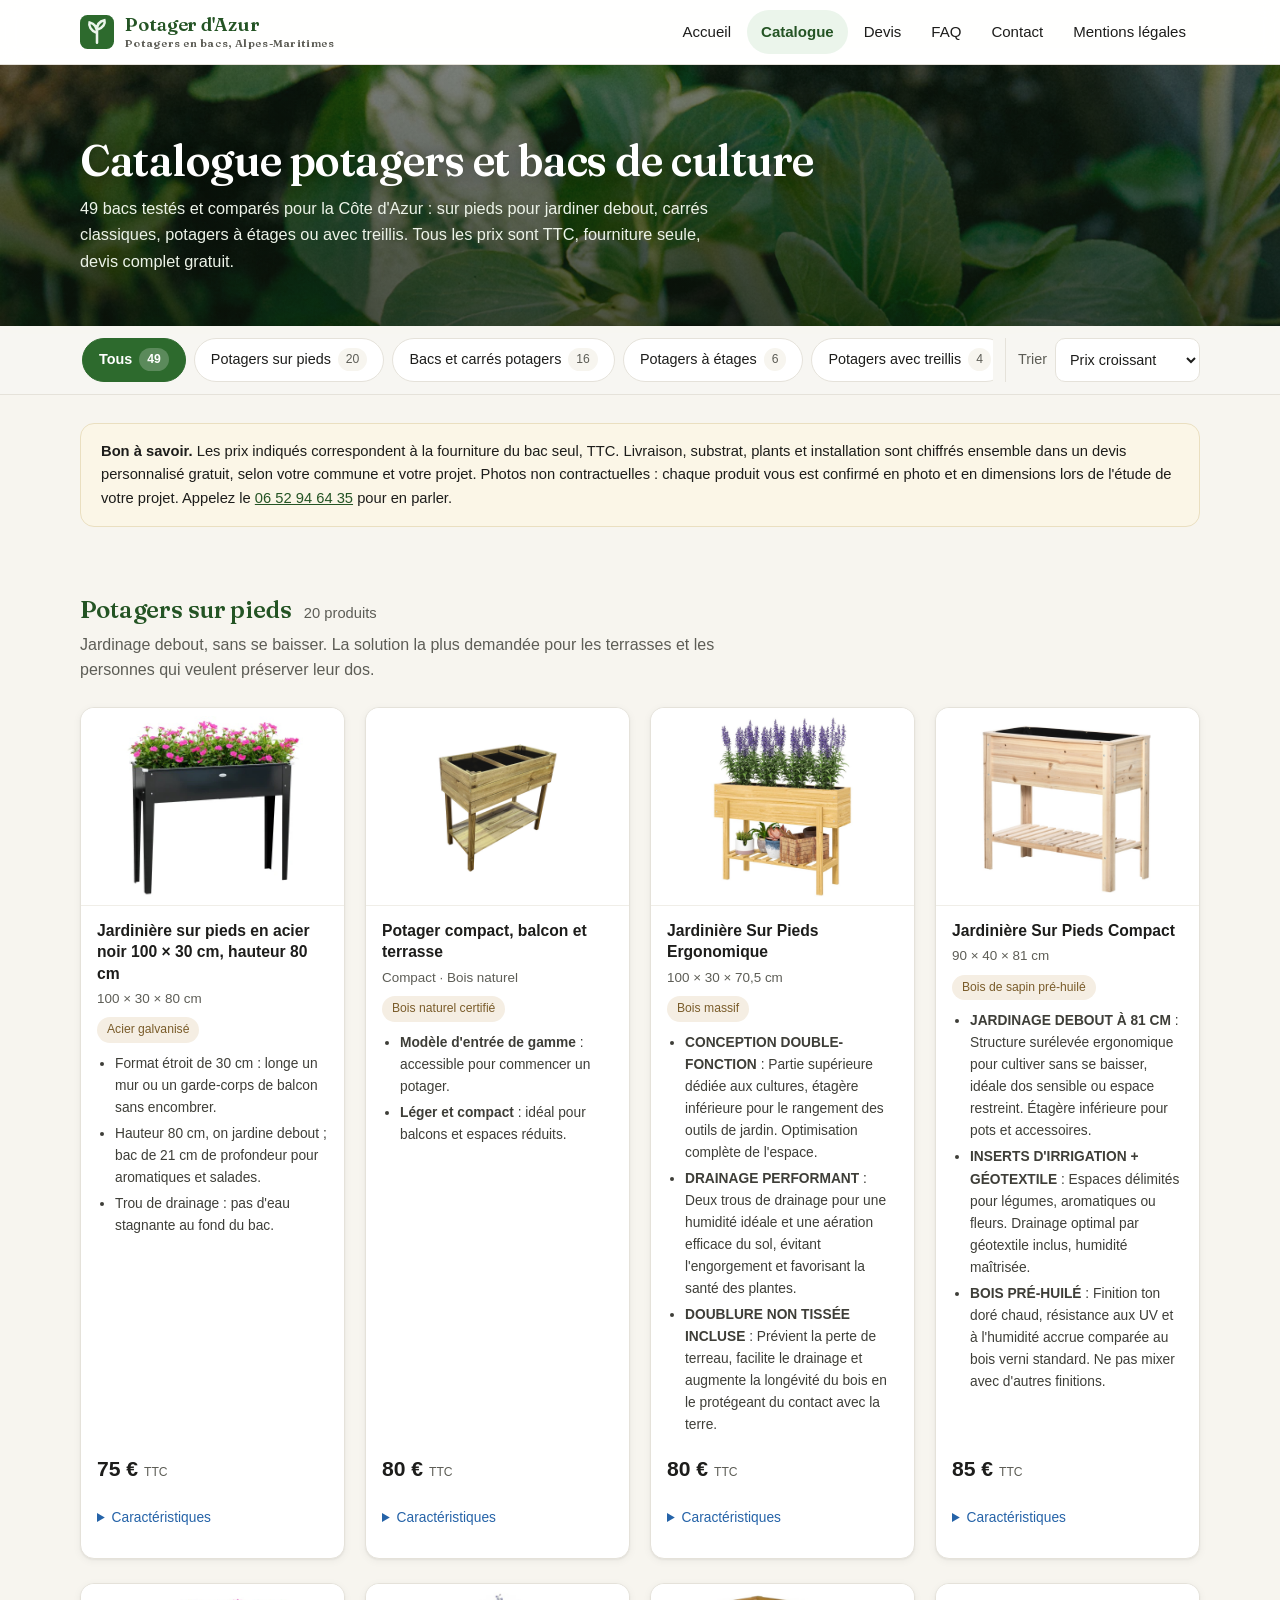
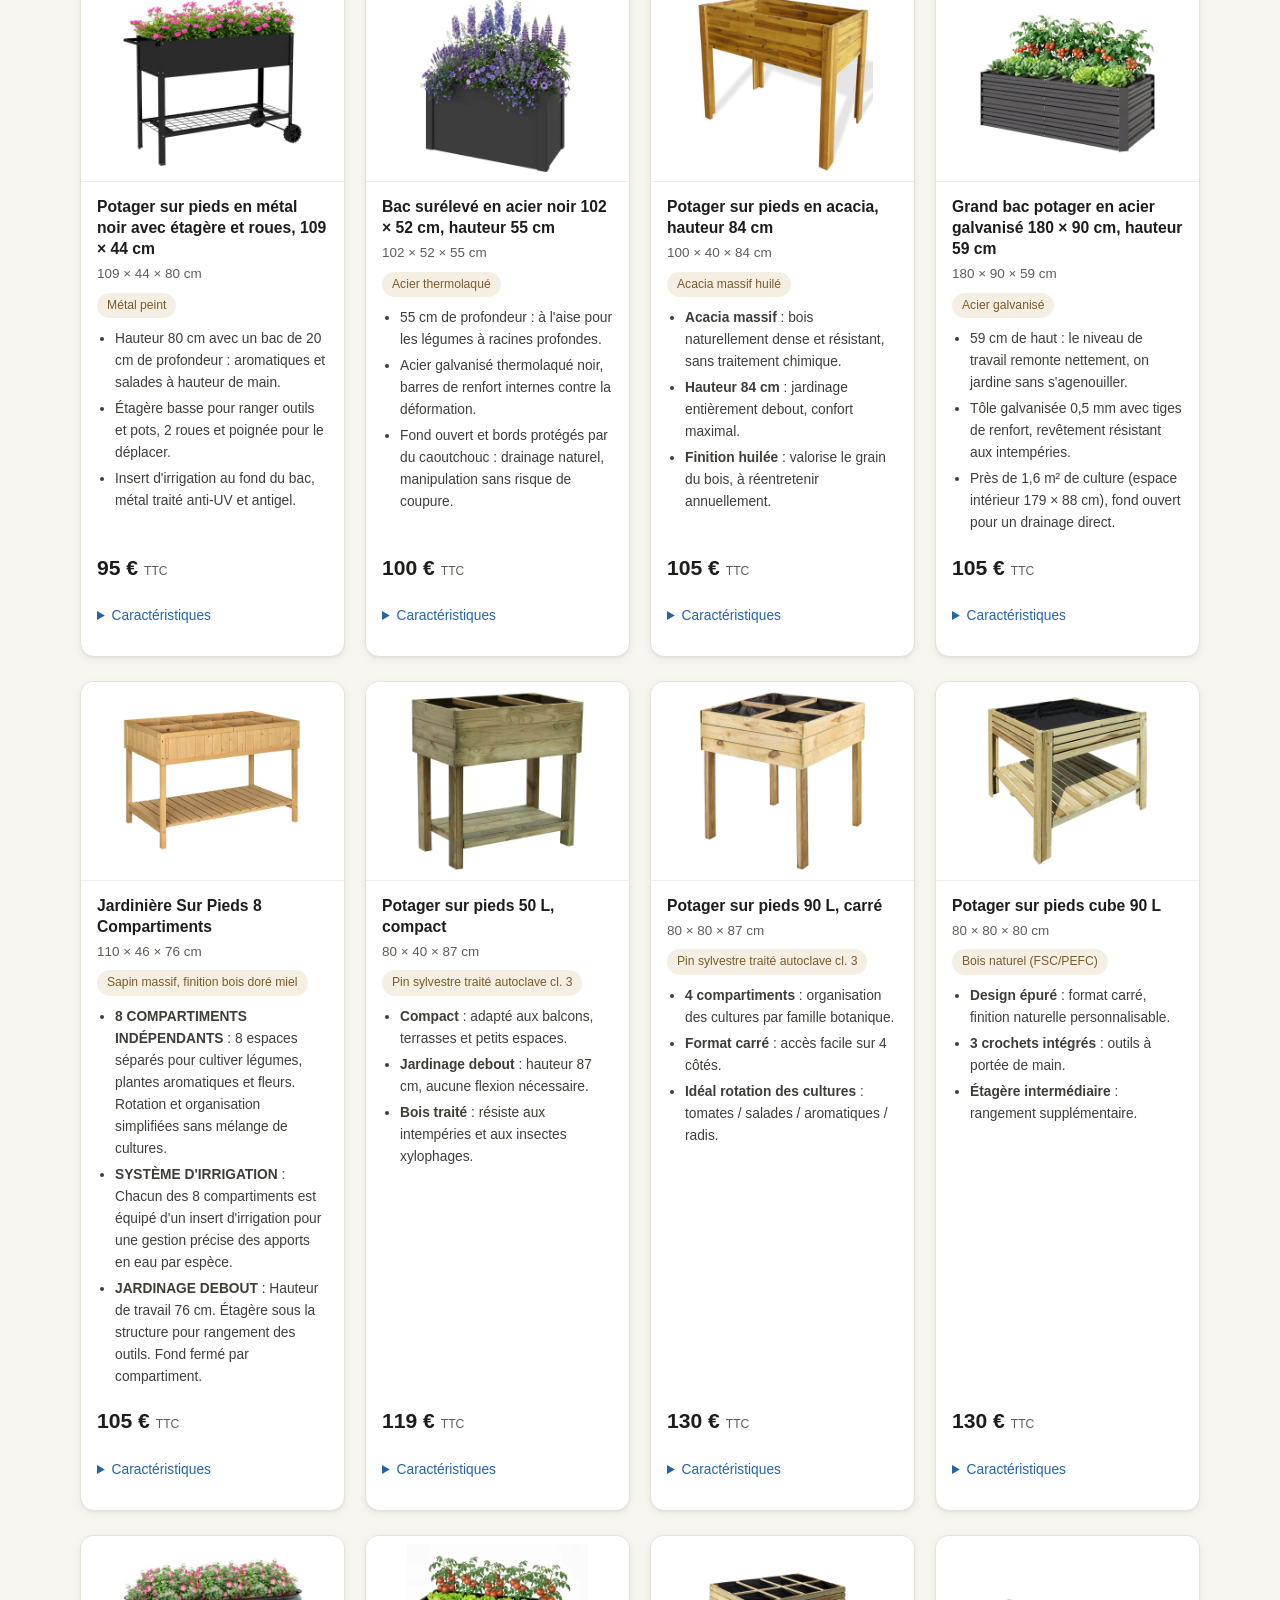
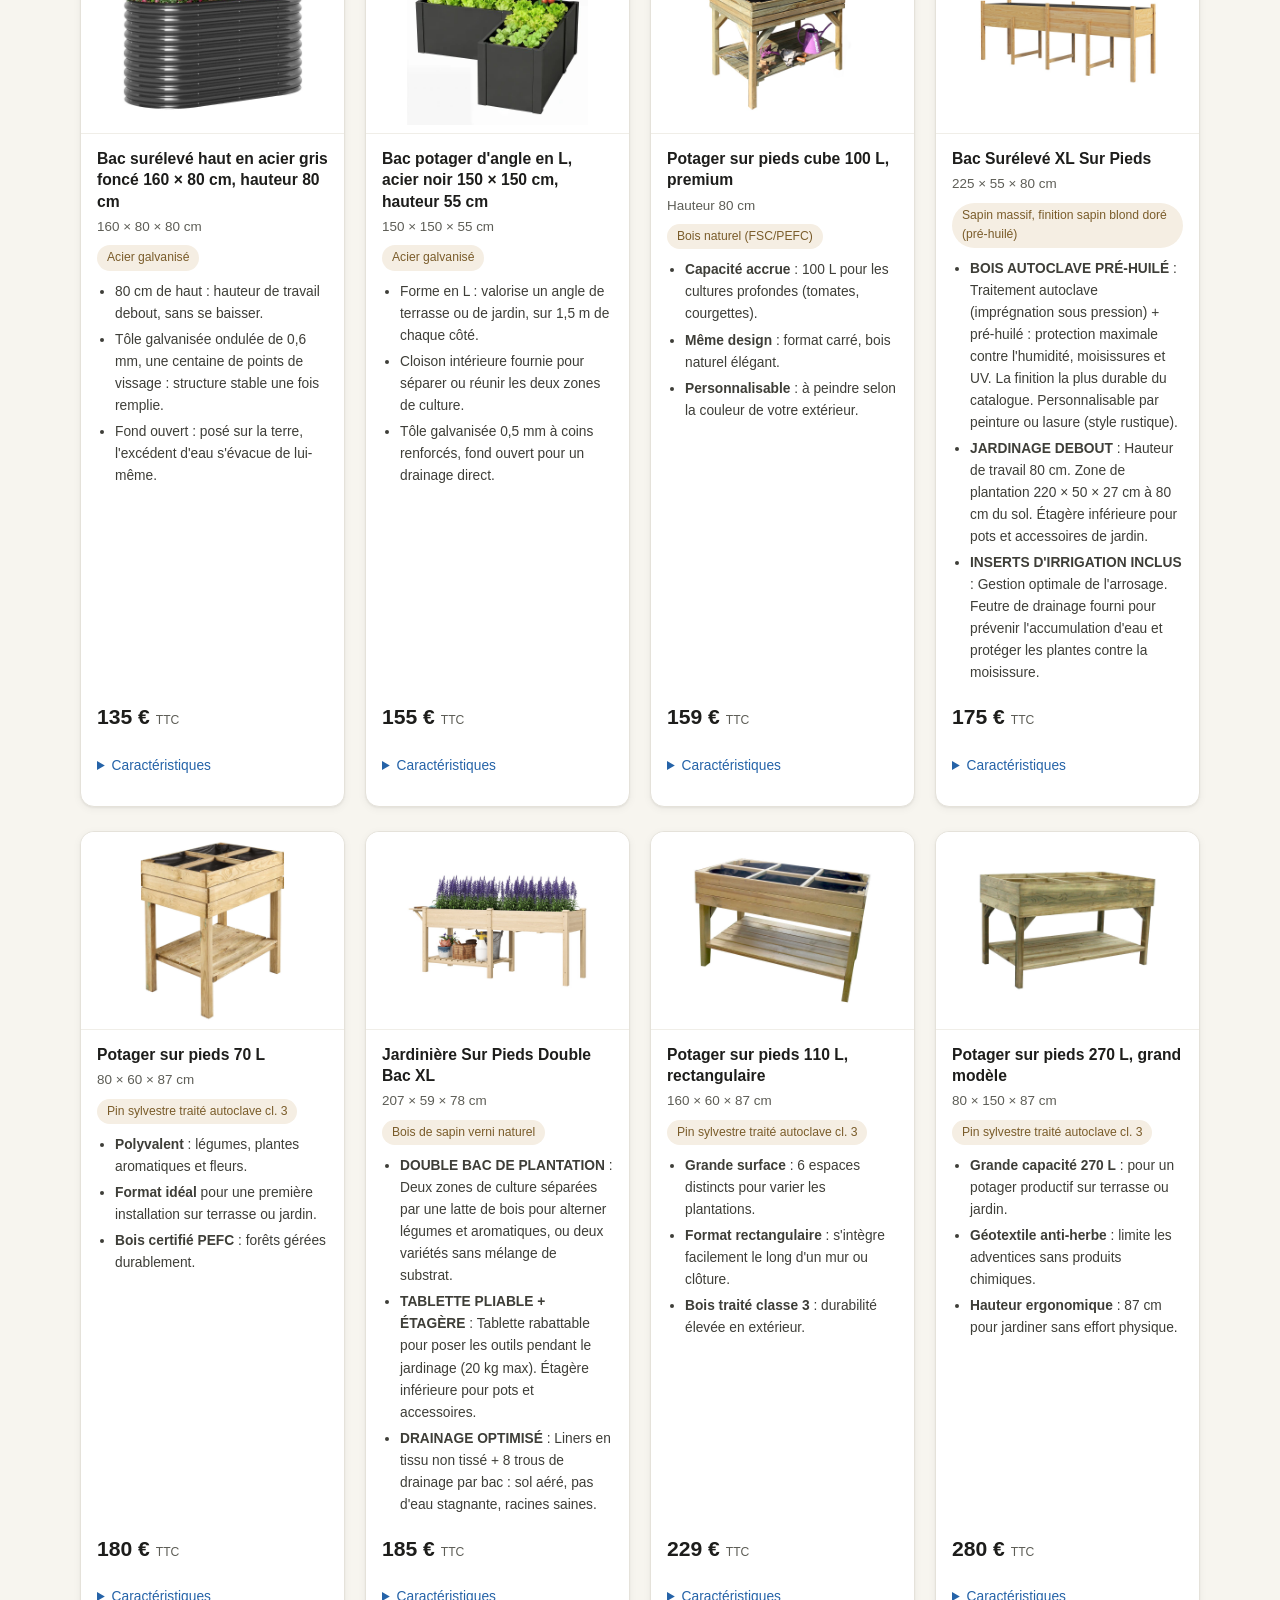
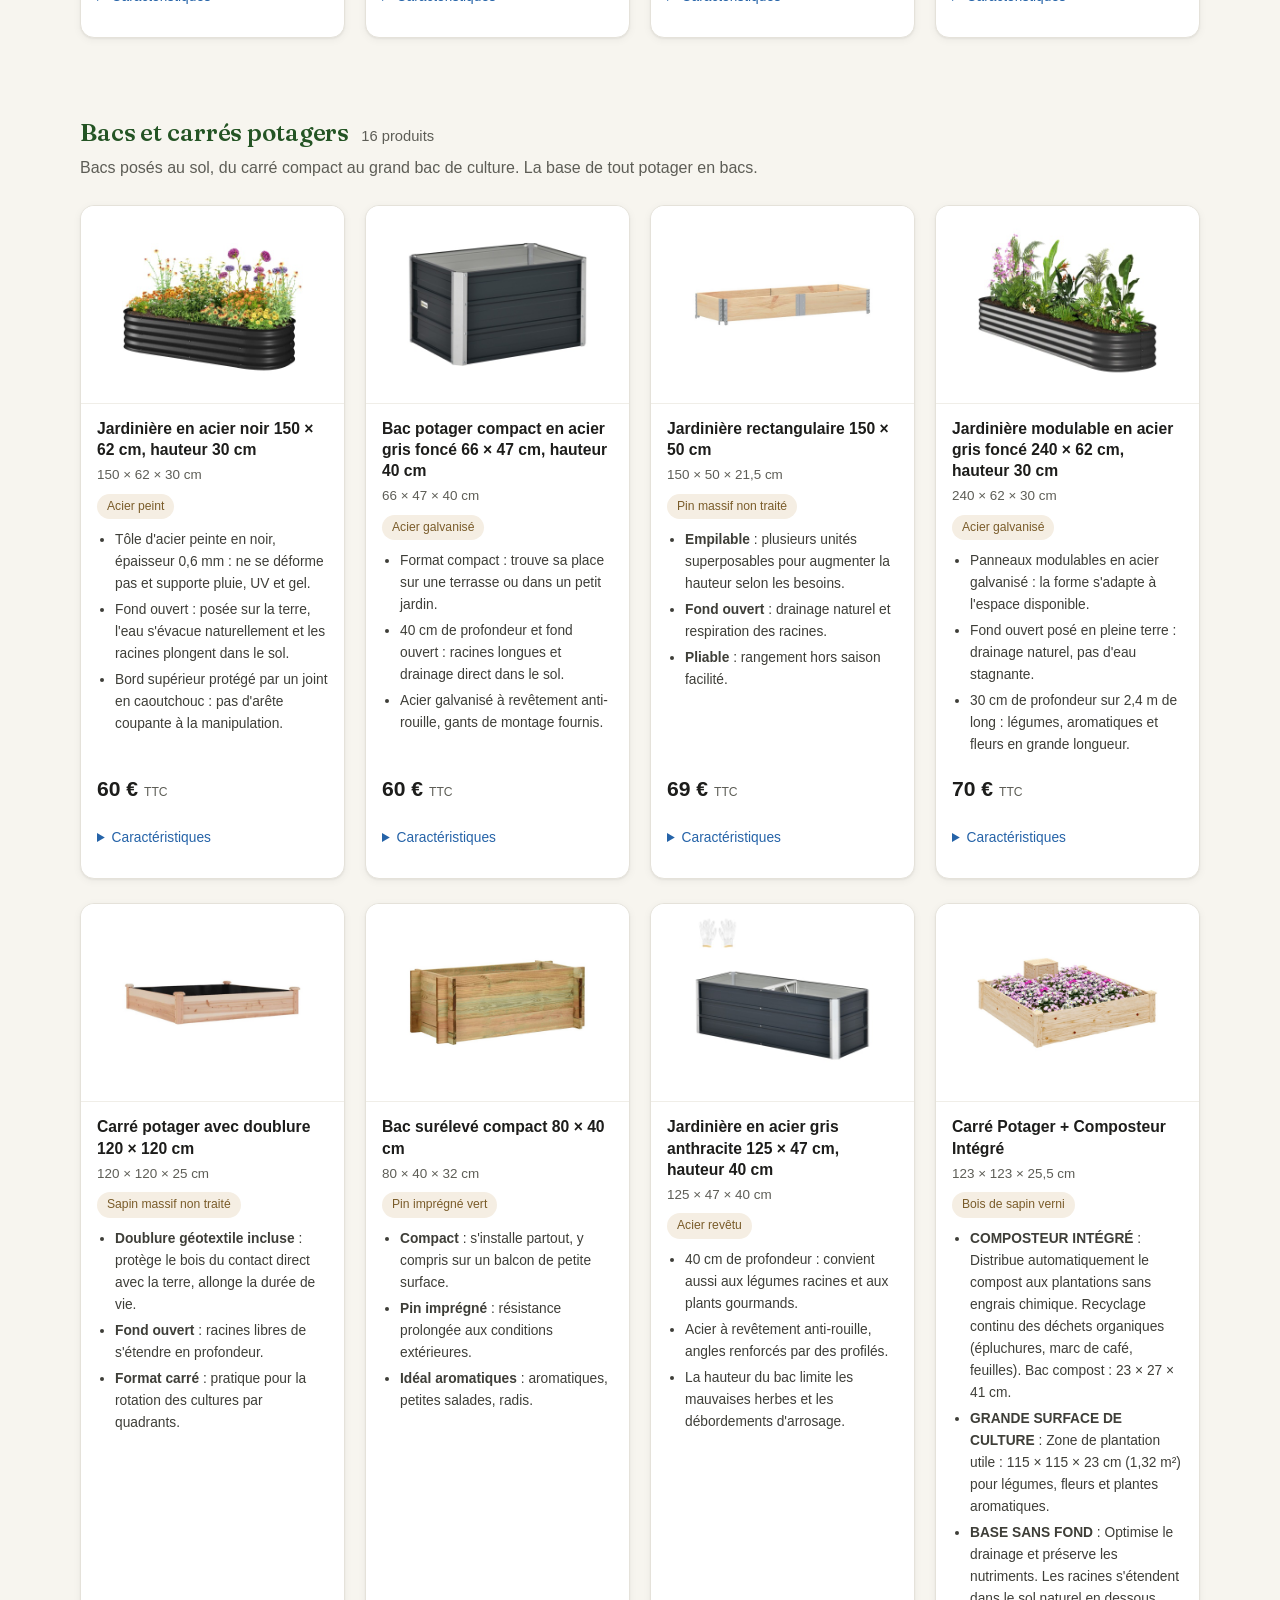
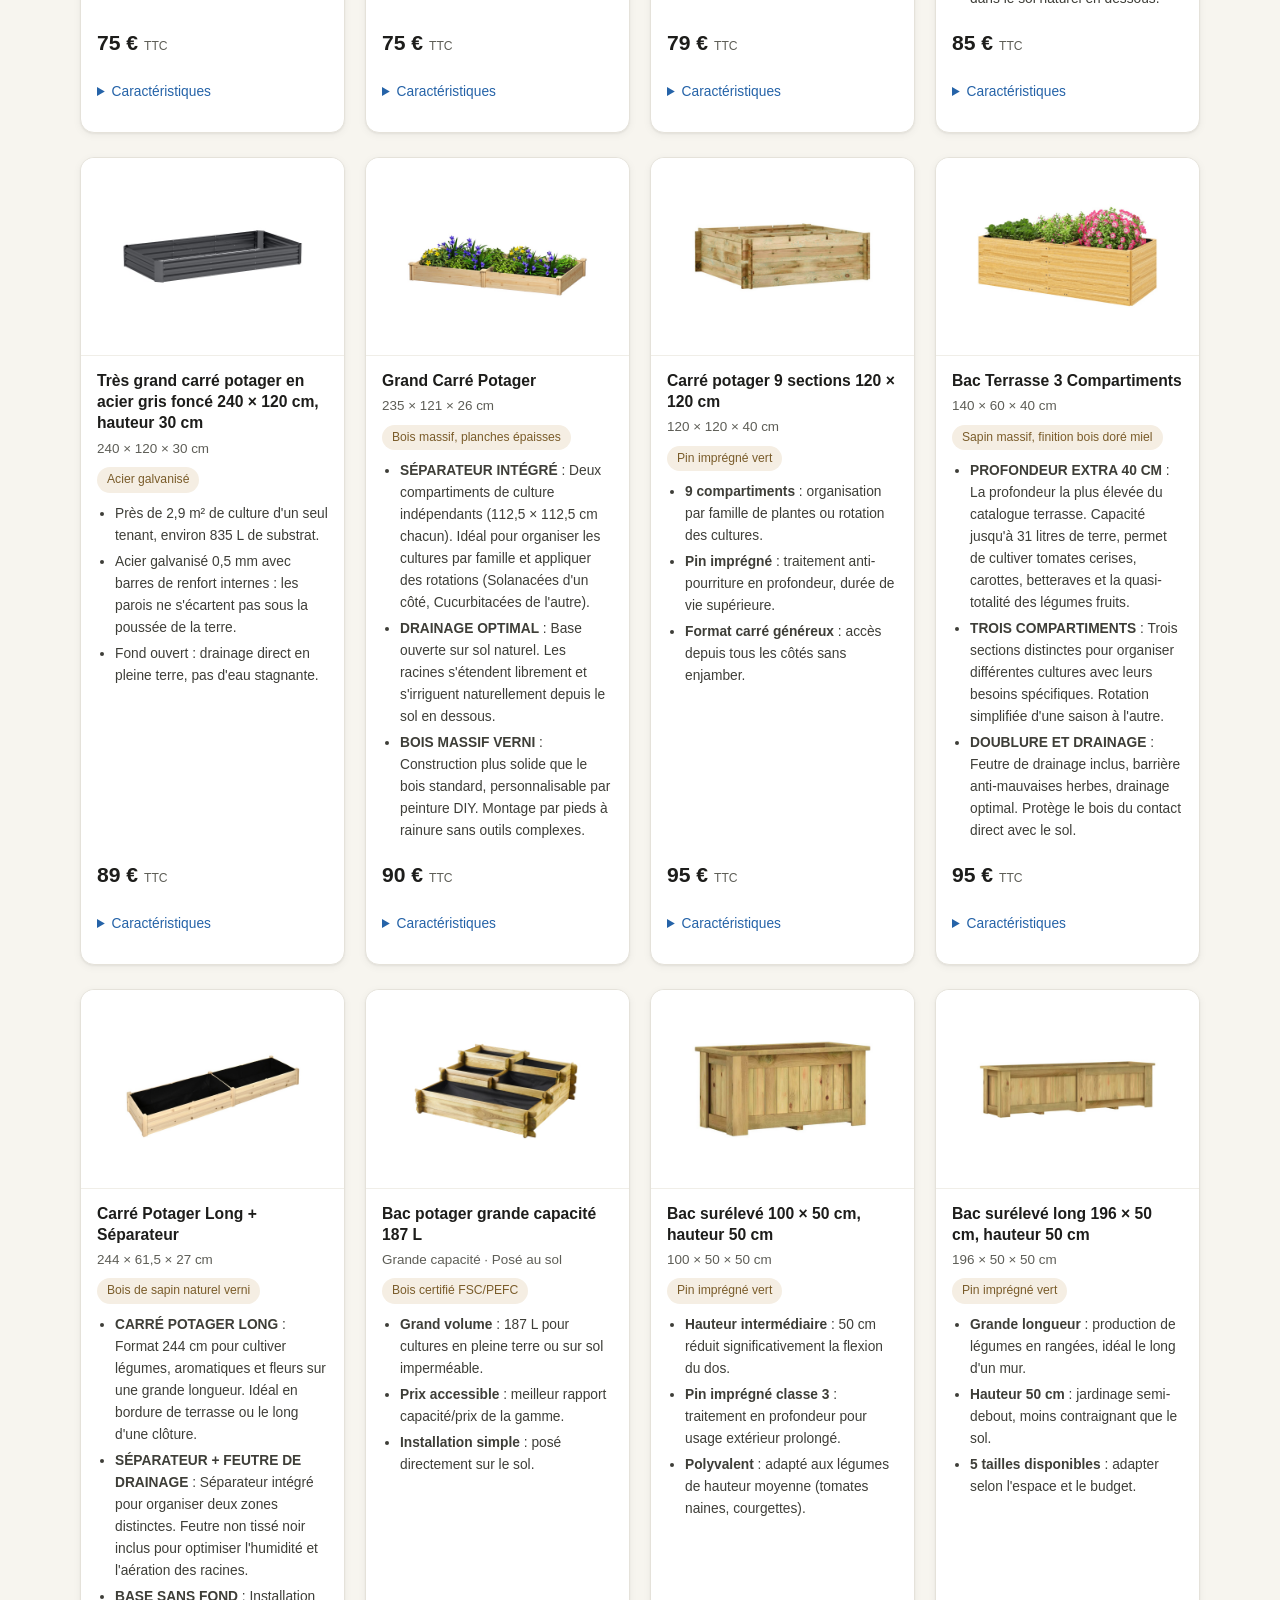
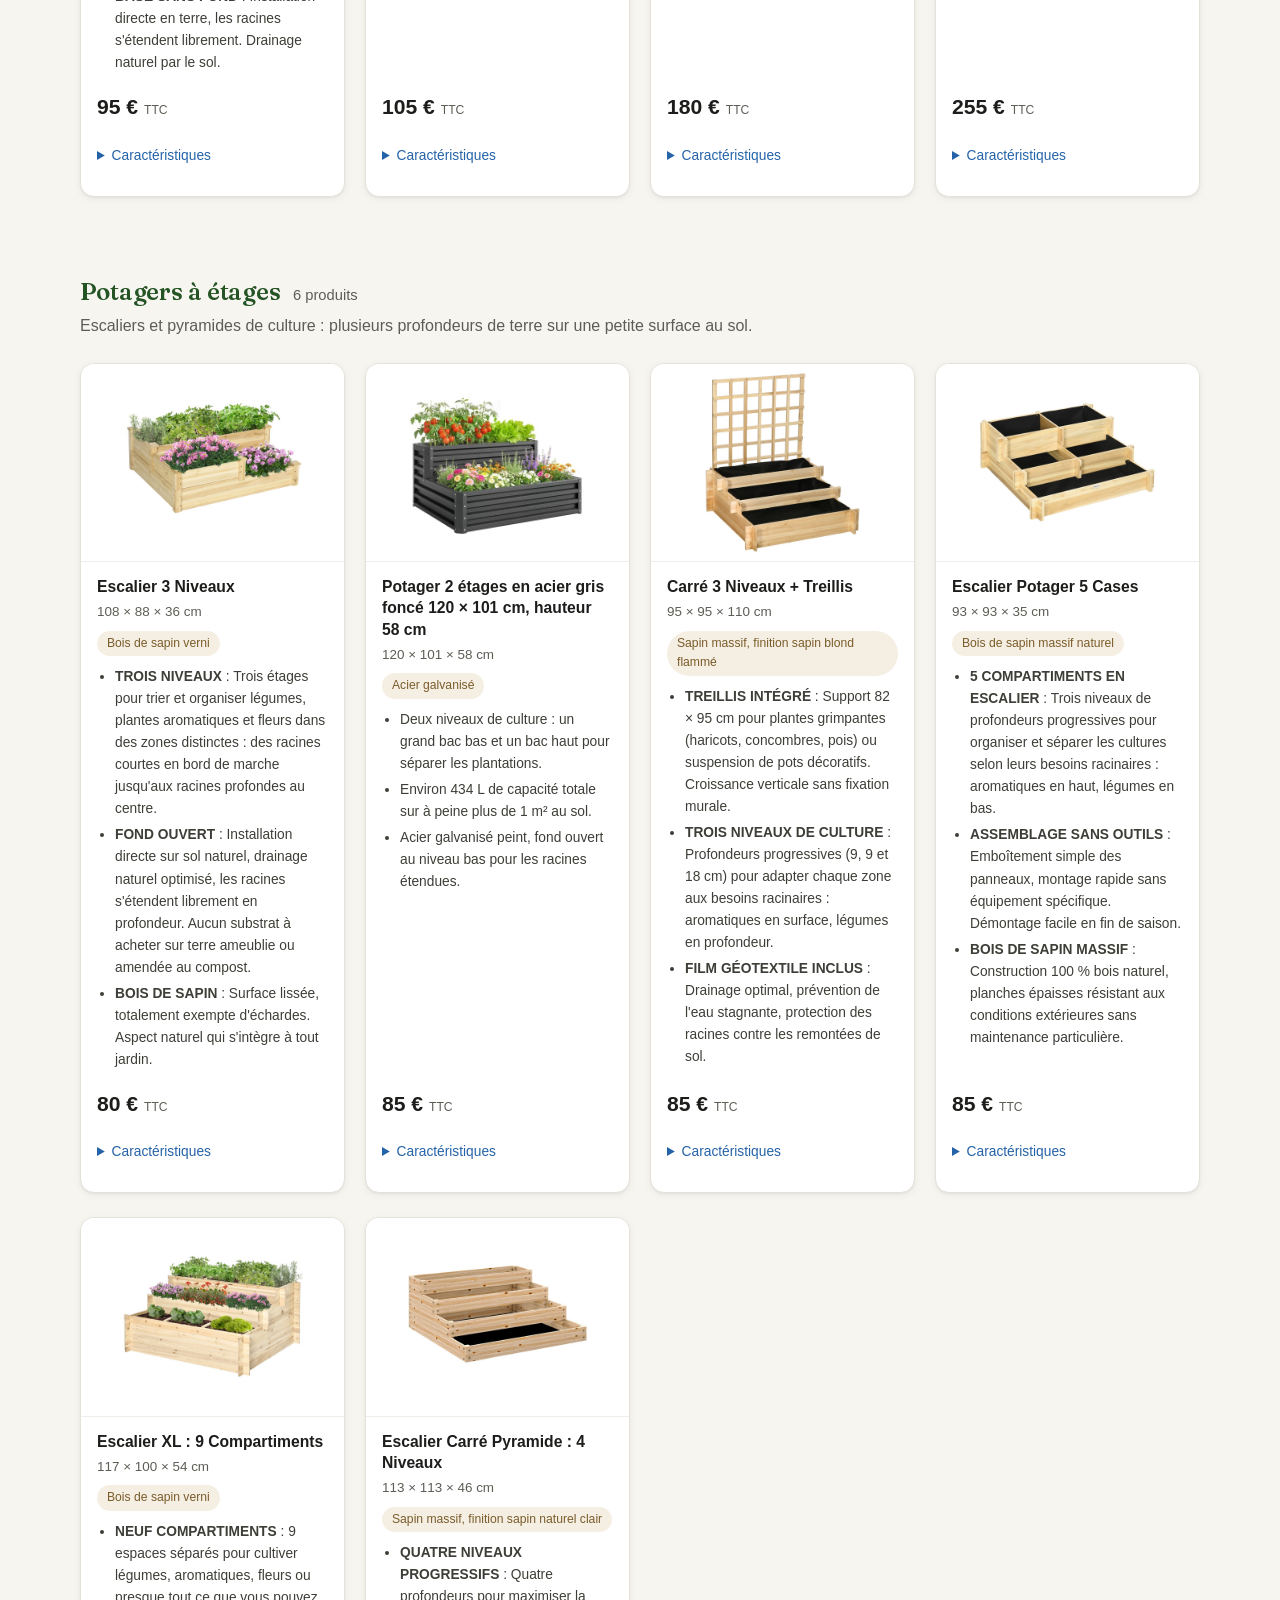
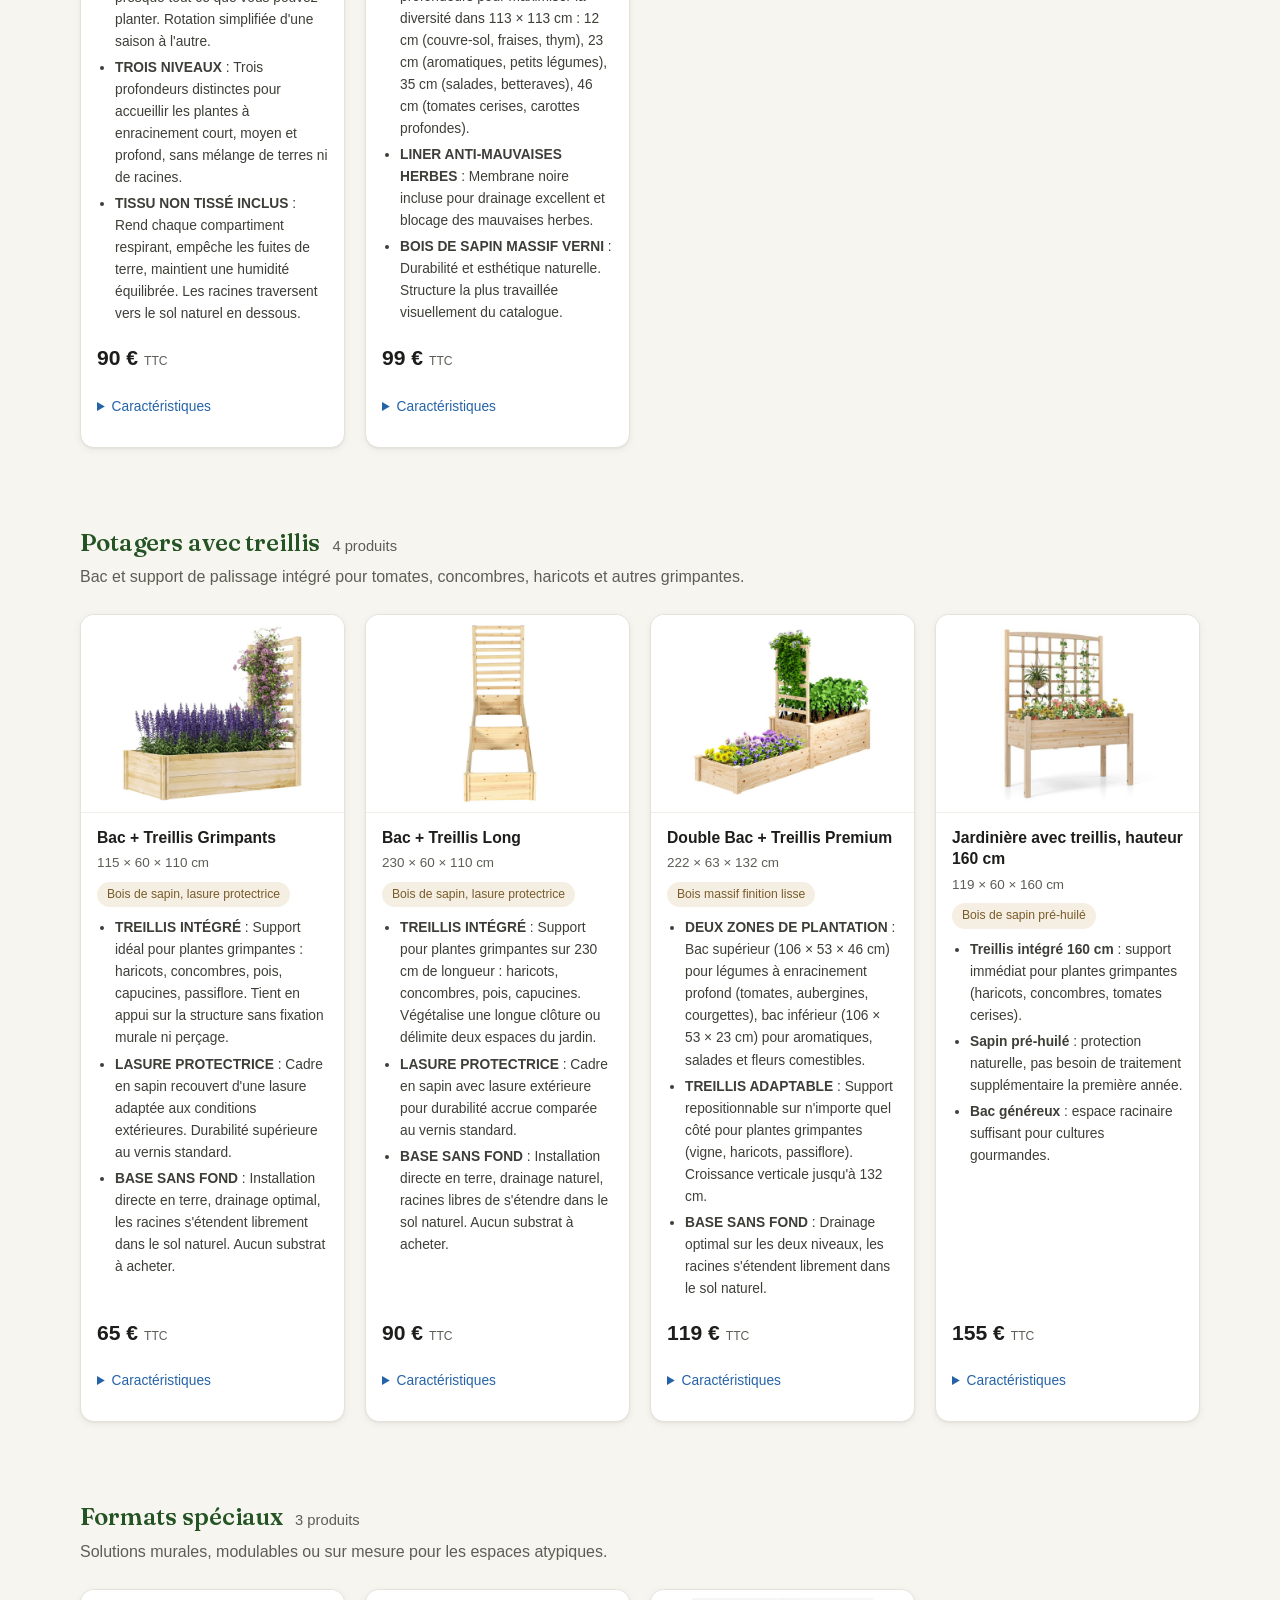
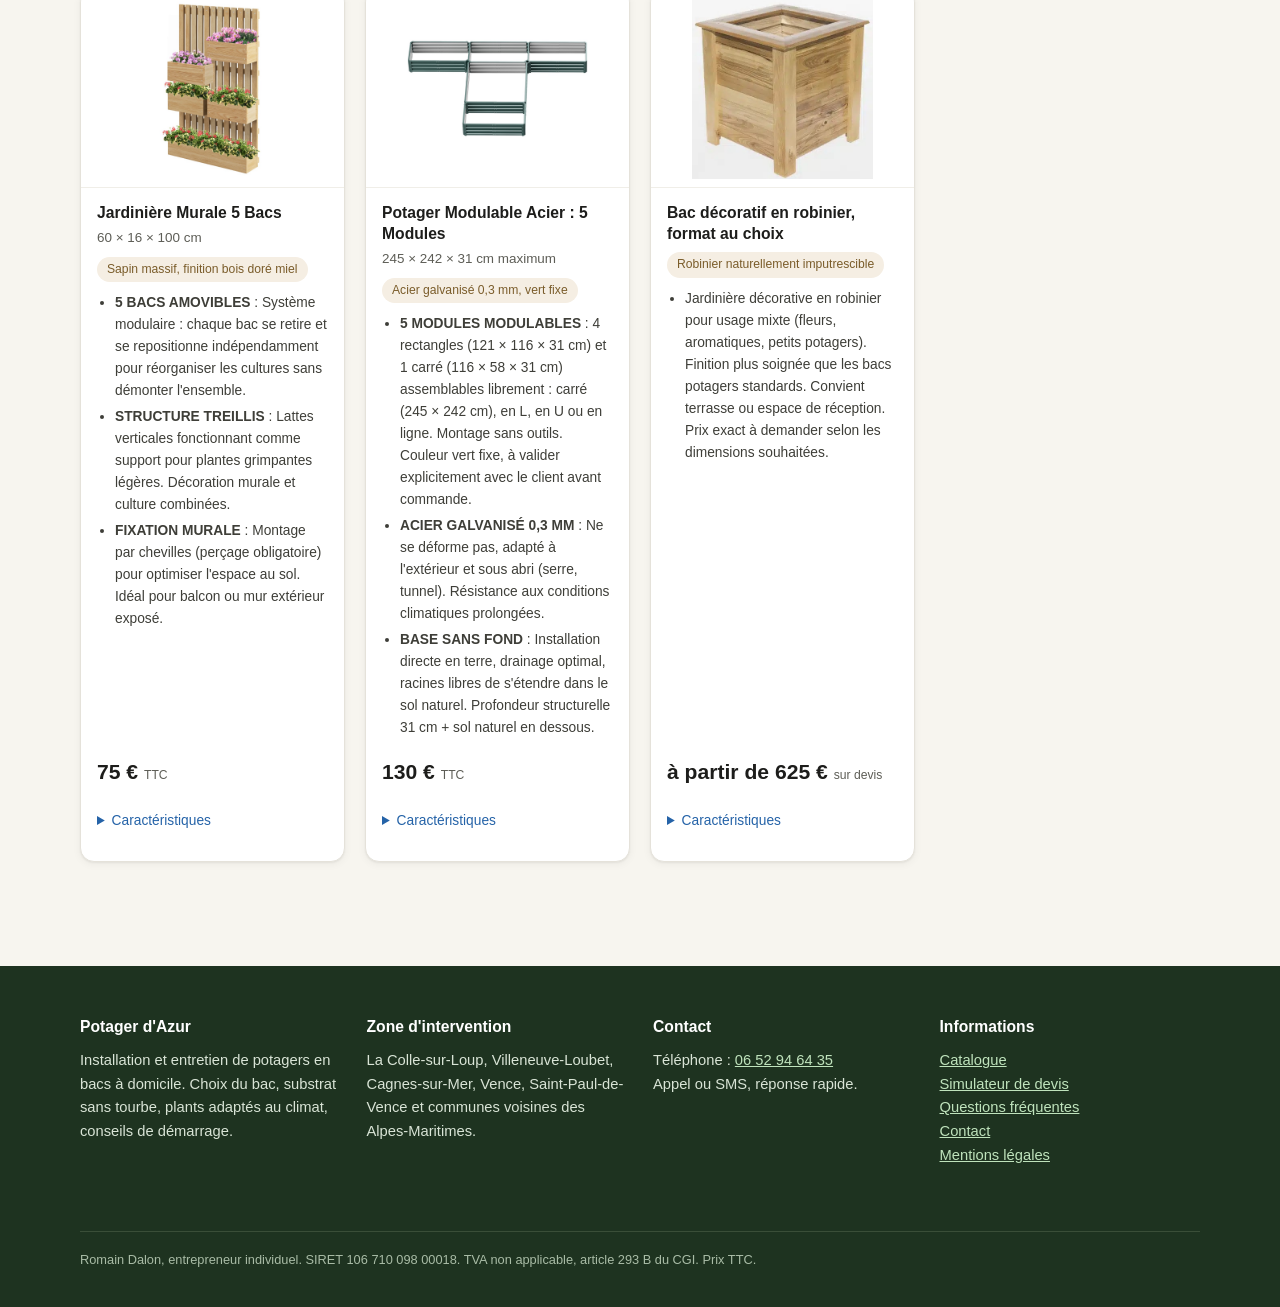
==== catalogue.html @ 55958ee8 "Catalogue : gamme jardinières et potagers en métal noir/anthracite (12 références avec photos) 12 no" ====
<!DOCTYPE html>
<html lang="fr">
<head>
<meta charset="UTF-8">
<meta name="viewport" content="width=device-width, initial-scale=1.0">
<title>Catalogue : Potager d'Azur</title>
<meta name="description" content="49 potagers et bacs de culture comparés : sur pieds, carrés, à étages, avec treillis. Prix TTC, fourniture seule.">
<link rel="canonical" href="https://potagerdazur.fr/catalogue.html">
<meta property="og:site_name" content="Potager d'Azur">
<meta property="og:type" content="website">
<meta property="og:locale" content="fr_FR">
<meta property="og:title" content="Catalogue : Potager d'Azur">
<meta property="og:description" content="49 potagers et bacs de culture comparés : sur pieds, carrés, à étages, avec treillis. Prix TTC, fourniture seule.">
<meta property="og:url" content="https://potagerdazur.fr/catalogue.html">
<meta property="og:image" content="https://potagerdazur.fr/images/jardiniere-sur-pieds-ergonomique.jpg">
<link rel="icon" href="data:image/svg+xml,%3Csvg xmlns='http://www.w3.org/2000/svg' viewBox='0 0 32 32'%3E%3Crect width='32' height='32' rx='7' fill='%232D6A2D'/%3E%3Cpath d='M16 26 V13 M16 17 C10 15 8 10 9 7 C14 8 16 12 16 17 M16 14 C22 12 24 8 23 5 C18 6 16 9 16 14' stroke='%23EBF5EB' stroke-width='2.4' fill='none' stroke-linecap='round'/%3E%3C/svg%3E">
<link rel="preload" href="fonts/fraunces-600-latin.woff2" as="font" type="font/woff2" crossorigin>
<link rel="stylesheet" href="styles.css">
</head>
<body>
<header class="site"><div class="hwrap"><a class="logo" href="index.html"><svg viewBox="0 0 32 32" aria-hidden="true"><rect width="32" height="32" rx="7" fill="#2D6A2D"/><path d="M16 26 V13 M16 17 C10 15 8 10 9 7 C14 8 16 12 16 17 M16 14 C22 12 24 8 23 5 C18 6 16 9 16 14" stroke="#EBF5EB" stroke-width="2.4" fill="none" stroke-linecap="round"/></svg><span class="lname">Potager d'Azur<small>Potagers en bacs, Alpes-Maritimes</small></span></a><button id="nav-toggle" aria-expanded="false" aria-controls="nav-principal" aria-label="Menu"><svg width="22" height="22" viewBox="0 0 22 22" aria-hidden="true"><path d="M3 6h16M3 11h16M3 16h16" stroke="currentColor" stroke-width="2" stroke-linecap="round"/></svg></button><nav class="main" id="nav-principal" aria-label="Navigation principale"><a href="index.html">Accueil</a><a href="catalogue.html" class="actif" aria-current="page">Catalogue</a><a href="devis.html">Devis</a><a href="faq.html">FAQ</a><a href="contact.html">Contact</a><a href="mentions-legales.html">Mentions légales</a></nav></div></header>
<div class="hero ph mince"><img src="images/ambiance/catalogue-bac.webp" alt="Jeunes légumes en pleine croissance dans un bac potager en bois" width="1600" height="700" fetchpriority="high"><div class="wrap"><h1>Catalogue potagers et bacs de culture</h1><p>49 bacs testés et comparés pour la Côte d'Azur : sur pieds pour jardiner debout, carrés classiques, potagers à étages ou avec treillis. Tous les prix sont TTC, fourniture seule, devis complet gratuit.</p></div></div><div class="toolbar"><div class="wrap"><div class="cats" id="filtres-cats" role="group" aria-label="Filtrer par catégorie"><button type="button" data-cat="tous" class="actif" aria-pressed="true">Tous <span class="n">49</span></button><button type="button" data-cat="surpied" aria-pressed="false">Potagers sur pieds <span class="n">20</span></button><button type="button" data-cat="sol" aria-pressed="false">Bacs et carrés potagers <span class="n">16</span></button><button type="button" data-cat="etage" aria-pressed="false">Potagers à étages <span class="n">6</span></button><button type="button" data-cat="treillis" aria-pressed="false">Potagers avec treillis <span class="n">4</span></button><button type="button" data-cat="special" aria-pressed="false">Formats spéciaux <span class="n">3</span></button></div><label class="tri"><span>Trier</span><select id="tri" aria-label="Trier par prix"><option value="asc">Prix croissant</option><option value="desc">Prix décroissant</option></select></label></div></div><div class="wrap"><div class="note"><strong>Bon à savoir.</strong> Les prix indiqués correspondent à la fourniture du bac seul, TTC. Livraison, substrat, plants et installation sont chiffrés ensemble dans un devis personnalisé gratuit, selon votre commune et votre projet. Photos non contractuelles : chaque produit vous est confirmé en photo et en dimensions lors de l'étude de votre projet. Appelez le <a href="tel:+33652946435">06 52 94 64 35</a> pour en parler.</div><section class="cat" data-cat="surpied"><div class="cat-tete"><h2 id="surpied">Potagers sur pieds</h2><span class="count">20 produits</span></div><p class="intro">Jardinage debout, sans se baisser. La solution la plus demandée pour les terrasses et les personnes qui veulent préserver leur dos.</p><div class="grille"><article class="carte" tabindex="0" role="button" data-prix="75" aria-label="Voir le détail : Jardinière sur pieds en acier noir 100 × 30 cm, hauteur 80 cm"><img src="images/jardiniere-sur-pieds-en-acier-noir-100-30-cm-hauteur-80-cm.jpg" alt="Jardinière sur pieds en acier noir 100 × 30 cm, hauteur 80 cm" loading="lazy" width="400" height="300"><div class="cbody"><h3>Jardinière sur pieds en acier noir 100 × 30 cm, hauteur 80 cm</h3><div class="dims">100 × 30 × 80 cm</div><span class="badge">Acier galvanisé</span><ul class="points"><li>Format étroit de 30 cm : longe un mur ou un garde-corps de balcon sans encombrer.</li><li>Hauteur 80 cm, on jardine debout ; bac de 21 cm de profondeur pour aromatiques et salades.</li><li>Trou de drainage : pas d'eau stagnante au fond du bac.</li></ul><div class="prix">75 € <small>TTC</small></div><details><summary>Caractéristiques</summary><table><tr><td>Dimensions</td><td>100 × 30 × 80 cm</td></tr><tr><td>Bac de culture (intérieur)</td><td>97 × 27 × 21 cm</td></tr><tr><td>Hauteur des pieds</td><td>58 cm</td></tr><tr><td>Matériau</td><td>Acier galvanisé</td></tr><tr><td>Couleur</td><td>Noir</td></tr><tr><td>Charge maximale</td><td>50 kg</td></tr></table></details></div></article><article class="carte" tabindex="0" role="button" data-prix="80" aria-label="Voir le détail : Potager compact, balcon et terrasse"><img src="images/potager-compact-balcon-et-terrasse.jpg" alt="Potager compact, balcon et terrasse" loading="lazy" width="400" height="300"><div class="cbody"><h3>Potager compact, balcon et terrasse</h3><div class="dims">Compact · Bois naturel</div><span class="badge">Bois naturel certifié</span><ul class="points"><li><strong>Modèle d'entrée de gamme</strong> : accessible pour commencer un potager.</li><li><strong>Léger et compact</strong> : idéal pour balcons et espaces réduits.</li></ul><div class="prix">80 € <small>TTC</small></div><details><summary>Caractéristiques</summary><table><tr><td>Matériau</td><td>Bois naturel certifié</td></tr><tr><td>Usage</td><td>Balcon, terrasse, petit jardin</td></tr></table></details></div></article><article class="carte" tabindex="0" role="button" data-prix="80" aria-label="Voir le détail : Jardinière Sur Pieds Ergonomique"><img src="images/jardiniere-sur-pieds-ergonomique.jpg" alt="Jardinière Sur Pieds Ergonomique" loading="lazy" width="400" height="300"><div class="cbody"><h3>Jardinière Sur Pieds Ergonomique</h3><div class="dims">100 × 30 × 70,5 cm</div><span class="badge">Bois massif</span><ul class="points"><li><strong>CONCEPTION DOUBLE-FONCTION</strong> : Partie supérieure dédiée aux cultures, étagère inférieure pour le rangement des outils de jardin. Optimisation complète de l'espace.</li><li><strong>DRAINAGE PERFORMANT</strong> : Deux trous de drainage pour une humidité idéale et une aération efficace du sol, évitant l'engorgement et favorisant la santé des plantes.</li><li><strong>DOUBLURE NON TISSÉE INCLUSE</strong> : Prévient la perte de terreau, facilite le drainage et augmente la longévité du bois en le protégeant du contact avec la terre.</li></ul><div class="prix">80 € <small>TTC</small></div><details><summary>Caractéristiques</summary><table><tr><td>Usage</td><td>Terrasse, balcon</td></tr><tr><td>Hauteur de travail</td><td>70,5 cm, jardinage debout</td></tr><tr><td>Base</td><td>Avec fond + 2 trous drainage</td></tr><tr><td>Dim. intérieures</td><td>97 × 18,5 × 19,5 cm</td></tr><tr><td>Charge bac</td><td>50 kg max</td></tr><tr><td>Charge étagère</td><td>25 kg max</td></tr><tr><td>Poids</td><td>7,5 kg</td></tr><tr><td>Étagère</td><td>Rangement outils en dessous</td></tr><tr><td>Matériau</td><td>Bois massif</td></tr></table></details></div></article><article class="carte" tabindex="0" role="button" data-prix="85" aria-label="Voir le détail : Jardinière Sur Pieds Compact"><img src="images/jardiniere-sur-pieds-compact.jpg" alt="Jardinière Sur Pieds Compact" loading="lazy" width="400" height="300"><div class="cbody"><h3>Jardinière Sur Pieds Compact</h3><div class="dims">90 × 40 × 81 cm</div><span class="badge">Bois de sapin pré-huilé</span><ul class="points"><li><strong>JARDINAGE DEBOUT À 81 CM</strong> : Structure surélevée ergonomique pour cultiver sans se baisser, idéale dos sensible ou espace restreint. Étagère inférieure pour pots et accessoires.</li><li><strong>INSERTS D'IRRIGATION + GÉOTEXTILE</strong> : Espaces délimités pour légumes, aromatiques ou fleurs. Drainage optimal par géotextile inclus, humidité maîtrisée.</li><li><strong>BOIS PRÉ-HUILÉ</strong> : Finition ton doré chaud, résistance aux UV et à l'humidité accrue comparée au bois verni standard. Ne pas mixer avec d'autres finitions.</li></ul><div class="prix">85 € <small>TTC</small></div><details><summary>Caractéristiques</summary><table><tr><td>Usage</td><td>Terrasse, balcon</td></tr><tr><td>Hauteur travail</td><td>81 cm, jardinage debout</td></tr><tr><td>Bac intérieur</td><td>83 × 32 × 26 cm</td></tr><tr><td>Étagère</td><td>86 × 35 × 13,5 cm</td></tr><tr><td>Charge bac</td><td>60 kg max</td></tr><tr><td>Charge étagère</td><td>25 kg max</td></tr><tr><td>Charge totale</td><td>85 kg max</td></tr><tr><td>Accessoires</td><td>Inserts irrigation + géotextile inclus</td></tr><tr><td>Matériau</td><td>Bois de sapin pré-huilé</td></tr><tr><td>Poids</td><td>8,5 kg</td></tr></table></details></div></article><article class="carte" tabindex="0" role="button" data-prix="95" aria-label="Voir le détail : Potager sur pieds en métal noir avec étagère et roues, 109 × 44 cm"><img src="images/potager-sur-pieds-en-metal-noir-avec-etagere-et-roues-109-44-cm.jpg" alt="Potager sur pieds en métal noir avec étagère et roues, 109 × 44 cm" loading="lazy" width="400" height="300"><div class="cbody"><h3>Potager sur pieds en métal noir avec étagère et roues, 109 × 44 cm</h3><div class="dims">109 × 44 × 80 cm</div><span class="badge">Métal peint</span><ul class="points"><li>Hauteur 80 cm avec un bac de 20 cm de profondeur : aromatiques et salades à hauteur de main.</li><li>Étagère basse pour ranger outils et pots, 2 roues et poignée pour le déplacer.</li><li>Insert d'irrigation au fond du bac, métal traité anti-UV et antigel.</li></ul><div class="prix">95 € <small>TTC</small></div><details><summary>Caractéristiques</summary><table><tr><td>Dimensions</td><td>109 × 44 × 80 cm</td></tr><tr><td>Bac de culture (intérieur)</td><td>95 × 35 × 20 cm</td></tr><tr><td>Étagère</td><td>90 × 34 cm, hauteur 20 cm du sol</td></tr><tr><td>Matériau</td><td>Métal peint</td></tr><tr><td>Couleur</td><td>Noir</td></tr><tr><td>Charge maximale</td><td>50 kg (dont 15 kg sur l'étagère)</td></tr></table></details></div></article><article class="carte" tabindex="0" role="button" data-prix="100" aria-label="Voir le détail : Bac surélevé en acier noir 102 × 52 cm, hauteur 55 cm"><img src="images/bac-sureleve-en-acier-noir-102-52-cm-hauteur-55-cm.jpg" alt="Bac surélevé en acier noir 102 × 52 cm, hauteur 55 cm" loading="lazy" width="400" height="300"><div class="cbody"><h3>Bac surélevé en acier noir 102 × 52 cm, hauteur 55 cm</h3><div class="dims">102 × 52 × 55 cm</div><span class="badge">Acier thermolaqué</span><ul class="points"><li>55 cm de profondeur : à l'aise pour les légumes à racines profondes.</li><li>Acier galvanisé thermolaqué noir, barres de renfort internes contre la déformation.</li><li>Fond ouvert et bords protégés par du caoutchouc : drainage naturel, manipulation sans risque de coupure.</li></ul><div class="prix">100 € <small>TTC</small></div><details><summary>Caractéristiques</summary><table><tr><td>Dimensions</td><td>102 × 52 × 55 cm</td></tr><tr><td>Zone de plantation</td><td>94 × 45 × 55 cm</td></tr><tr><td>Matériau</td><td>Acier thermolaqué</td></tr><tr><td>Couleur</td><td>Noir</td></tr><tr><td>Fond</td><td>Ouvert, à poser en pleine terre</td></tr><tr><td>Accessoires</td><td>Gants de montage fournis</td></tr></table></details></div></article><article class="carte" tabindex="0" role="button" data-prix="105" aria-label="Voir le détail : Potager sur pieds en acacia, hauteur 84 cm"><img src="images/potager-sur-pieds-en-acacia-hauteur-84-cm.jpg" alt="Potager sur pieds en acacia, hauteur 84 cm" loading="lazy" width="400" height="300"><div class="cbody"><h3>Potager sur pieds en acacia, hauteur 84 cm</h3><div class="dims">100 × 40 × 84 cm</div><span class="badge">Acacia massif huilé</span><ul class="points"><li><strong>Acacia massif</strong> : bois naturellement dense et résistant, sans traitement chimique.</li><li><strong>Hauteur 84 cm</strong> : jardinage entièrement debout, confort maximal.</li><li><strong>Finition huilée</strong> : valorise le grain du bois, à réentretenir annuellement.</li></ul><div class="prix">105 € <small>TTC</small></div><details><summary>Caractéristiques</summary><table><tr><td>Dimensions</td><td>100 × 40 × 84 cm</td></tr><tr><td>Matériau</td><td>Acacia massif huilé</td></tr><tr><td>Hauteur ergonomique</td><td>84 cm</td></tr><tr><td>Finition</td><td>Huile légère, aspect naturel</td></tr><tr><td>Style</td><td>Sobre et rustique</td></tr></table></details></div></article><article class="carte" tabindex="0" role="button" data-prix="105" aria-label="Voir le détail : Grand bac potager en acier galvanisé 180 × 90 cm, hauteur 59 cm"><img src="images/grand-bac-potager-en-acier-galvanise-180-90-cm-hauteur-59-cm.jpg" alt="Grand bac potager en acier galvanisé 180 × 90 cm, hauteur 59 cm" loading="lazy" width="400" height="300"><div class="cbody"><h3>Grand bac potager en acier galvanisé 180 × 90 cm, hauteur 59 cm</h3><div class="dims">180 × 90 × 59 cm</div><span class="badge">Acier galvanisé</span><ul class="points"><li>59 cm de haut : le niveau de travail remonte nettement, on jardine sans s'agenouiller.</li><li>Tôle galvanisée 0,5 mm avec tiges de renfort, revêtement résistant aux intempéries.</li><li>Près de 1,6 m² de culture (espace intérieur 179 × 88 cm), fond ouvert pour un drainage direct.</li></ul><div class="prix">105 € <small>TTC</small></div><details><summary>Caractéristiques</summary><table><tr><td>Dimensions</td><td>180 × 90 × 59 cm</td></tr><tr><td>Espace de plantation</td><td>179 × 88 × 59 cm</td></tr><tr><td>Matériau</td><td>Acier galvanisé</td></tr><tr><td>Épaisseur de tôle</td><td>0,5 mm</td></tr><tr><td>Couleur</td><td>Gris foncé</td></tr><tr><td>Poids</td><td>16 kg</td></tr><tr><td>Fond</td><td>Ouvert, à poser en pleine terre</td></tr></table></details></div></article><article class="carte" tabindex="0" role="button" data-prix="105" aria-label="Voir le détail : Jardinière Sur Pieds 8 Compartiments"><img src="images/jardiniere-sur-pieds-8-compartiments.jpg" alt="Jardinière Sur Pieds 8 Compartiments" loading="lazy" width="400" height="300"><div class="cbody"><h3>Jardinière Sur Pieds 8 Compartiments</h3><div class="dims">110 × 46 × 76 cm</div><span class="badge">Sapin massif, finition bois doré miel</span><ul class="points"><li><strong>8 COMPARTIMENTS INDÉPENDANTS</strong> : 8 espaces séparés pour cultiver légumes, plantes aromatiques et fleurs. Rotation et organisation simplifiées sans mélange de cultures.</li><li><strong>SYSTÈME D'IRRIGATION</strong> : Chacun des 8 compartiments est équipé d'un insert d'irrigation pour une gestion précise des apports en eau par espèce.</li><li><strong>JARDINAGE DEBOUT</strong> : Hauteur de travail 76 cm. Étagère sous la structure pour rangement des outils. Fond fermé par compartiment.</li></ul><div class="prix">105 € <small>TTC</small></div><details><summary>Caractéristiques</summary><table><tr><td>Usage</td><td>Terrasse, balcon</td></tr><tr><td>Compartiments</td><td>8 inserts d'irrigation individuels</td></tr><tr><td>Hauteur</td><td>76 cm, jardinage debout</td></tr><tr><td>Base</td><td>Avec fond</td></tr><tr><td>Design</td><td>Planches verticales, style contemporain</td></tr><tr><td>Coloris</td><td>Naturel clair ou naturel foncé</td></tr></table></details></div></article><article class="carte" tabindex="0" role="button" data-prix="119" aria-label="Voir le détail : Potager sur pieds 50 L, compact"><img src="images/potager-sur-pieds-50-l-compact.jpg" alt="Potager sur pieds 50 L, compact" loading="lazy" width="400" height="300"><div class="cbody"><h3>Potager sur pieds 50 L, compact</h3><div class="dims">80 × 40 × 87 cm</div><span class="badge">Pin sylvestre traité autoclave cl. 3</span><ul class="points"><li><strong>Compact</strong> : adapté aux balcons, terrasses et petits espaces.</li><li><strong>Jardinage debout</strong> : hauteur 87 cm, aucune flexion nécessaire.</li><li><strong>Bois traité</strong> : résiste aux intempéries et aux insectes xylophages.</li></ul><div class="prix">119 € <small>TTC</small></div><details><summary>Caractéristiques</summary><table><tr><td>Dimensions</td><td>80 × 40 × 87 cm</td></tr><tr><td>Capacité</td><td>50 litres</td></tr><tr><td>Matériau</td><td>Pin sylvestre traité autoclave cl. 3</td></tr><tr><td>Certification</td><td>PEFC</td></tr><tr><td>Hauteur ergonomique</td><td>87 cm</td></tr><tr><td>Accessoires</td><td>Géotextile inclus</td></tr></table></details></div></article><article class="carte" tabindex="0" role="button" data-prix="130" aria-label="Voir le détail : Potager sur pieds 90 L, carré"><img src="images/potager-sur-pieds-90-l-carre.jpg" alt="Potager sur pieds 90 L, carré" loading="lazy" width="400" height="300"><div class="cbody"><h3>Potager sur pieds 90 L, carré</h3><div class="dims">80 × 80 × 87 cm</div><span class="badge">Pin sylvestre traité autoclave cl. 3</span><ul class="points"><li><strong>4 compartiments</strong> : organisation des cultures par famille botanique.</li><li><strong>Format carré</strong> : accès facile sur 4 côtés.</li><li><strong>Idéal rotation des cultures</strong> : tomates / salades / aromatiques / radis.</li></ul><div class="prix">130 € <small>TTC</small></div><details><summary>Caractéristiques</summary><table><tr><td>Dimensions</td><td>80 × 80 × 87 cm</td></tr><tr><td>Capacité</td><td>90 litres</td></tr><tr><td>Compartiments</td><td>4 zones distinctes</td></tr><tr><td>Matériau</td><td>Pin sylvestre traité autoclave cl. 3</td></tr><tr><td>Certification</td><td>PEFC</td></tr><tr><td>Accessoires</td><td>Géotextile inclus</td></tr></table></details></div></article><article class="carte" tabindex="0" role="button" data-prix="130" aria-label="Voir le détail : Potager sur pieds cube 90 L"><img src="images/potager-sur-pieds-cube-90-l.jpg" alt="Potager sur pieds cube 90 L" loading="lazy" width="400" height="300"><div class="cbody"><h3>Potager sur pieds cube 90 L</h3><div class="dims">80 × 80 × 80 cm</div><span class="badge">Bois naturel (FSC/PEFC)</span><ul class="points"><li><strong>Design épuré</strong> : format carré, finition naturelle personnalisable.</li><li><strong>3 crochets intégrés</strong> : outils à portée de main.</li><li><strong>Étagère intermédiaire</strong> : rangement supplémentaire.</li></ul><div class="prix">130 € <small>TTC</small></div><details><summary>Caractéristiques</summary><table><tr><td>Dimensions</td><td>80 × 80 × 80 cm</td></tr><tr><td>Capacité</td><td>90 litres</td></tr><tr><td>Matériau</td><td>Bois naturel (FSC/PEFC)</td></tr><tr><td>Hauteur</td><td>80 cm</td></tr><tr><td>Accessoires</td><td>Crochets + étagère + géotextile</td></tr><tr><td>Personnalisation</td><td>Peinture extérieure possible</td></tr></table></details></div></article><article class="carte" tabindex="0" role="button" data-prix="135" aria-label="Voir le détail : Bac surélevé haut en acier gris foncé 160 × 80 cm, hauteur 80 cm"><img src="images/bac-sureleve-haut-en-acier-gris-fonce-160-80-cm-hauteur-80-cm.jpg" alt="Bac surélevé haut en acier gris foncé 160 × 80 cm, hauteur 80 cm" loading="lazy" width="400" height="300"><div class="cbody"><h3>Bac surélevé haut en acier gris foncé 160 × 80 cm, hauteur 80 cm</h3><div class="dims">160 × 80 × 80 cm</div><span class="badge">Acier galvanisé</span><ul class="points"><li>80 cm de haut : hauteur de travail debout, sans se baisser.</li><li>Tôle galvanisée ondulée de 0,6 mm, une centaine de points de vissage : structure stable une fois remplie.</li><li>Fond ouvert : posé sur la terre, l'excédent d'eau s'évacue de lui-même.</li></ul><div class="prix">135 € <small>TTC</small></div><details><summary>Caractéristiques</summary><table><tr><td>Dimensions</td><td>160 × 80 × 80 cm</td></tr><tr><td>Dimensions intérieures</td><td>159 × 79 × 80 cm</td></tr><tr><td>Matériau</td><td>Acier galvanisé</td></tr><tr><td>Épaisseur de tôle</td><td>0,6 mm</td></tr><tr><td>Couleur</td><td>Gris foncé</td></tr><tr><td>Fond</td><td>Ouvert, à poser en pleine terre</td></tr></table></details></div></article><article class="carte" tabindex="0" role="button" data-prix="155" aria-label="Voir le détail : Bac potager d'angle en L, acier noir 150 × 150 cm, hauteur 55 cm"><img src="images/bac-potager-d-angle-en-l-acier-noir-150-150-cm-hauteur-55-cm.jpg" alt="Bac potager d'angle en L, acier noir 150 × 150 cm, hauteur 55 cm" loading="lazy" width="400" height="300"><div class="cbody"><h3>Bac potager d'angle en L, acier noir 150 × 150 cm, hauteur 55 cm</h3><div class="dims">150 × 150 × 55 cm</div><span class="badge">Acier galvanisé</span><ul class="points"><li>Forme en L : valorise un angle de terrasse ou de jardin, sur 1,5 m de chaque côté.</li><li>Cloison intérieure fournie pour séparer ou réunir les deux zones de culture.</li><li>Tôle galvanisée 0,5 mm à coins renforcés, fond ouvert pour un drainage direct.</li></ul><div class="prix">155 € <small>TTC</small></div><details><summary>Caractéristiques</summary><table><tr><td>Dimensions</td><td>150 × 150 × 55 cm (forme en L)</td></tr><tr><td>Zone de plantation</td><td>143 × 143 × 55 cm</td></tr><tr><td>Matériau</td><td>Acier galvanisé</td></tr><tr><td>Épaisseur de tôle</td><td>0,5 mm</td></tr><tr><td>Couleur</td><td>Noir</td></tr><tr><td>Capacité</td><td>Environ 562 L</td></tr><tr><td>Fond</td><td>Ouvert, à poser en pleine terre</td></tr></table></details></div></article><article class="carte" tabindex="0" role="button" data-prix="159" aria-label="Voir le détail : Potager sur pieds cube 100 L, premium"><img src="images/potager-sur-pieds-cube-100-l-premium.jpg" alt="Potager sur pieds cube 100 L, premium" loading="lazy" width="400" height="300"><div class="cbody"><h3>Potager sur pieds cube 100 L, premium</h3><div class="dims">Hauteur 80 cm</div><span class="badge">Bois naturel (FSC/PEFC)</span><ul class="points"><li><strong>Capacité accrue</strong> : 100 L pour les cultures profondes (tomates, courgettes).</li><li><strong>Même design </strong> : format carré, bois naturel élégant.</li><li><strong>Personnalisable</strong> : à peindre selon la couleur de votre extérieur.</li></ul><div class="prix">159 € <small>TTC</small></div><details><summary>Caractéristiques</summary><table><tr><td>Capacité</td><td>100 litres</td></tr><tr><td>Matériau</td><td>Bois naturel (FSC/PEFC)</td></tr><tr><td>Hauteur</td><td>80 cm</td></tr><tr><td>Personnalisation</td><td>Peinture extérieure possible</td></tr></table></details></div></article><article class="carte" tabindex="0" role="button" data-prix="175" aria-label="Voir le détail : Bac Surélevé XL Sur Pieds"><img src="images/bac-sureleve-xl-sur-pieds.jpg" alt="Bac Surélevé XL Sur Pieds" loading="lazy" width="400" height="300"><div class="cbody"><h3>Bac Surélevé XL Sur Pieds</h3><div class="dims">225 × 55 × 80 cm</div><span class="badge">Sapin massif, finition sapin blond doré (pré-huilé)</span><ul class="points"><li><strong>BOIS AUTOCLAVE PRÉ-HUILÉ</strong> : Traitement autoclave (imprégnation sous pression) + pré-huilé : protection maximale contre l'humidité, moisissures et UV. La finition la plus durable du catalogue. Personnalisable par peinture ou lasure (style rustique).</li><li><strong>JARDINAGE DEBOUT</strong> : Hauteur de travail 80 cm. Zone de plantation 220 × 50 × 27 cm à 80 cm du sol. Étagère inférieure pour pots et accessoires de jardin.</li><li><strong>INSERTS D'IRRIGATION INCLUS</strong> : Gestion optimale de l'arrosage. Feutre de drainage fourni pour prévenir l'accumulation d'eau et protéger les plantes contre la moisissure.</li></ul><div class="prix">175 € <small>TTC</small></div><details><summary>Caractéristiques</summary><table><tr><td>Usage</td><td>Terrasse, balcon</td></tr><tr><td>Surface</td><td>1,24 m² de culture (220×50 cm)</td></tr><tr><td>Profondeur</td><td>27 cm</td></tr><tr><td>Hauteur</td><td>80 cm, jardinage debout</td></tr><tr><td>Base</td><td>Avec fond, substrat nécessaire</td></tr><tr><td>Substrat</td><td>~3,5 sacs 50L ≈ 52,50 €</td></tr><tr><td>Charge max</td><td>100 kg</td></tr><tr><td>Traitement</td><td>Bois autoclave pré-huilé</td></tr><tr><td>Poids</td><td>16 kg</td></tr></table></details></div></article><article class="carte" tabindex="0" role="button" data-prix="180" aria-label="Voir le détail : Potager sur pieds 70 L"><img src="images/potager-sur-pieds-70-l.jpg" alt="Potager sur pieds 70 L" loading="lazy" width="400" height="300"><div class="cbody"><h3>Potager sur pieds 70 L</h3><div class="dims">80 × 60 × 87 cm</div><span class="badge">Pin sylvestre traité autoclave cl. 3</span><ul class="points"><li><strong>Polyvalent</strong> : légumes, plantes aromatiques et fleurs.</li><li><strong>Format idéal</strong> pour une première installation sur terrasse ou jardin.</li><li><strong>Bois certifié PEFC</strong> : forêts gérées durablement.</li></ul><div class="prix">180 € <small>TTC</small></div><details><summary>Caractéristiques</summary><table><tr><td>Dimensions</td><td>80 × 60 × 87 cm</td></tr><tr><td>Capacité</td><td>70 litres</td></tr><tr><td>Matériau</td><td>Pin sylvestre traité autoclave cl. 3</td></tr><tr><td>Certification</td><td>PEFC</td></tr><tr><td>Hauteur ergonomique</td><td>87 cm</td></tr><tr><td>Accessoires</td><td>Géotextile inclus</td></tr></table></details></div></article><article class="carte" tabindex="0" role="button" data-prix="185" aria-label="Voir le détail : Jardinière Sur Pieds Double Bac XL"><img src="images/jardiniere-sur-pieds-double-bac-xl.jpg" alt="Jardinière Sur Pieds Double Bac XL" loading="lazy" width="400" height="300"><div class="cbody"><h3>Jardinière Sur Pieds Double Bac XL</h3><div class="dims">207 × 59 × 78 cm</div><span class="badge">Bois de sapin verni naturel</span><ul class="points"><li><strong>DOUBLE BAC DE PLANTATION</strong> : Deux zones de culture séparées par une latte de bois pour alterner légumes et aromatiques, ou deux variétés sans mélange de substrat.</li><li><strong>TABLETTE PLIABLE + ÉTAGÈRE</strong> : Tablette rabattable pour poser les outils pendant le jardinage (20 kg max). Étagère inférieure pour pots et accessoires.</li><li><strong>DRAINAGE OPTIMISÉ</strong> : Liners en tissu non tissé + 8 trous de drainage par bac : sol aéré, pas d'eau stagnante, racines saines.</li></ul><div class="prix">185 € <small>TTC</small></div><details><summary>Caractéristiques</summary><table><tr><td>Usage</td><td>Terrasse, balcon</td></tr><tr><td>Bacs</td><td>2 bacs séparés par latte</td></tr><tr><td>Tablette pliable</td><td>Rangement outils · 20 kg max</td></tr><tr><td>Étagère</td><td>Inférieure incluse</td></tr><tr><td>Drainage</td><td>Liners non tissé + 8 trous par bac</td></tr><tr><td>Charge plantation</td><td>30 kg max</td></tr><tr><td>Matériau</td><td>Bois de sapin verni naturel</td></tr><tr><td>Poids</td><td>17,6 kg</td></tr></table></details></div></article><article class="carte" tabindex="0" role="button" data-prix="229" aria-label="Voir le détail : Potager sur pieds 110 L, rectangulaire"><img src="images/potager-sur-pieds-110-l-rectangulaire.jpg" alt="Potager sur pieds 110 L, rectangulaire" loading="lazy" width="400" height="300"><div class="cbody"><h3>Potager sur pieds 110 L, rectangulaire</h3><div class="dims">160 × 60 × 87 cm</div><span class="badge">Pin sylvestre traité autoclave cl. 3</span><ul class="points"><li><strong>Grande surface</strong> : 6 espaces distincts pour varier les plantations.</li><li><strong>Format rectangulaire</strong> : s'intègre facilement le long d'un mur ou clôture.</li><li><strong>Bois traité classe 3</strong> : durabilité élevée en extérieur.</li></ul><div class="prix">229 € <small>TTC</small></div><details><summary>Caractéristiques</summary><table><tr><td>Dimensions</td><td>160 × 60 × 87 cm</td></tr><tr><td>Capacité</td><td>110 litres</td></tr><tr><td>Compartiments</td><td>6 espaces de culture</td></tr><tr><td>Matériau</td><td>Pin sylvestre traité autoclave cl. 3</td></tr><tr><td>Certification</td><td>PEFC</td></tr></table></details></div></article><article class="carte" tabindex="0" role="button" data-prix="280" aria-label="Voir le détail : Potager sur pieds 270 L, grand modèle"><img src="images/potager-sur-pieds-270-l-grand-modele.jpg" alt="Potager sur pieds 270 L, grand modèle" loading="lazy" width="400" height="300"><div class="cbody"><h3>Potager sur pieds 270 L, grand modèle</h3><div class="dims">80 × 150 × 87 cm</div><span class="badge">Pin sylvestre traité autoclave cl. 3</span><ul class="points"><li><strong>Grande capacité 270 L</strong> : pour un potager productif sur terrasse ou jardin.</li><li><strong>Géotextile anti-herbe</strong> : limite les adventices sans produits chimiques.</li><li><strong>Hauteur ergonomique</strong> : 87 cm pour jardiner sans effort physique.</li></ul><div class="prix">280 € <small>TTC</small></div><details><summary>Caractéristiques</summary><table><tr><td>Dimensions</td><td>80 × 150 × 87 cm</td></tr><tr><td>Capacité</td><td>270 litres</td></tr><tr><td>Matériau</td><td>Pin sylvestre traité autoclave cl. 3</td></tr><tr><td>Certification</td><td>PEFC</td></tr><tr><td>Accessoires</td><td>Géotextile anti-herbe inclus</td></tr></table></details></div></article></div></section><section class="cat" data-cat="sol"><div class="cat-tete"><h2 id="sol">Bacs et carrés potagers</h2><span class="count">16 produits</span></div><p class="intro">Bacs posés au sol, du carré compact au grand bac de culture. La base de tout potager en bacs.</p><div class="grille"><article class="carte" tabindex="0" role="button" data-prix="60" aria-label="Voir le détail : Jardinière en acier noir 150 × 62 cm, hauteur 30 cm"><img src="images/jardiniere-en-acier-noir-150-62-cm-hauteur-30-cm.jpg" alt="Jardinière en acier noir 150 × 62 cm, hauteur 30 cm" loading="lazy" width="400" height="300"><div class="cbody"><h3>Jardinière en acier noir 150 × 62 cm, hauteur 30 cm</h3><div class="dims">150 × 62 × 30 cm</div><span class="badge">Acier peint</span><ul class="points"><li>Tôle d'acier peinte en noir, épaisseur 0,6 mm : ne se déforme pas et supporte pluie, UV et gel.</li><li>Fond ouvert : posée sur la terre, l'eau s'évacue naturellement et les racines plongent dans le sol.</li><li>Bord supérieur protégé par un joint en caoutchouc : pas d'arête coupante à la manipulation.</li></ul><div class="prix">60 € <small>TTC</small></div><details><summary>Caractéristiques</summary><table><tr><td>Dimensions</td><td>150 × 62 × 30 cm</td></tr><tr><td>Dimensions intérieures</td><td>149 × 60 × 30 cm</td></tr><tr><td>Matériau</td><td>Acier peint</td></tr><tr><td>Épaisseur de tôle</td><td>0,6 mm</td></tr><tr><td>Couleur</td><td>Noir</td></tr><tr><td>Fond</td><td>Ouvert, à poser en pleine terre</td></tr><tr><td>Poids</td><td>6,3 kg</td></tr><tr><td>Structure</td><td>4 panneaux latéraux + 4 panneaux d'angle modulables</td></tr></table></details></div></article><article class="carte" tabindex="0" role="button" data-prix="60" aria-label="Voir le détail : Bac potager compact en acier gris foncé 66 × 47 cm, hauteur 40 cm"><img src="images/bac-potager-compact-en-acier-gris-fonce-66-47-cm-hauteur-40-cm.jpg" alt="Bac potager compact en acier gris foncé 66 × 47 cm, hauteur 40 cm" loading="lazy" width="400" height="300"><div class="cbody"><h3>Bac potager compact en acier gris foncé 66 × 47 cm, hauteur 40 cm</h3><div class="dims">66 × 47 × 40 cm</div><span class="badge">Acier galvanisé</span><ul class="points"><li>Format compact : trouve sa place sur une terrasse ou dans un petit jardin.</li><li>40 cm de profondeur et fond ouvert : racines longues et drainage direct dans le sol.</li><li>Acier galvanisé à revêtement anti-rouille, gants de montage fournis.</li></ul><div class="prix">60 € <small>TTC</small></div><details><summary>Caractéristiques</summary><table><tr><td>Dimensions</td><td>66 × 47 × 40 cm</td></tr><tr><td>Dimensions intérieures</td><td>63 × 43 × 40 cm</td></tr><tr><td>Matériau</td><td>Acier galvanisé</td></tr><tr><td>Revêtement</td><td>Anti-rouille</td></tr><tr><td>Couleur</td><td>Gris foncé</td></tr><tr><td>Fond</td><td>Ouvert, à poser en pleine terre</td></tr></table></details></div></article><article class="carte" tabindex="0" role="button" data-prix="69" aria-label="Voir le détail : Jardinière rectangulaire 150 × 50 cm"><img src="images/jardiniere-rectangulaire-150-50-cm.jpg" alt="Jardinière rectangulaire 150 × 50 cm" loading="lazy" width="400" height="300"><div class="cbody"><h3>Jardinière rectangulaire 150 × 50 cm</h3><div class="dims">150 × 50 × 21,5 cm</div><span class="badge">Pin massif non traité</span><ul class="points"><li><strong>Empilable</strong> : plusieurs unités superposables pour augmenter la hauteur selon les besoins.</li><li><strong>Fond ouvert</strong> : drainage naturel et respiration des racines.</li><li><strong>Pliable</strong> : rangement hors saison facilité.</li></ul><div class="prix">69 € <small>TTC</small></div><details><summary>Caractéristiques</summary><table><tr><td>Dimensions</td><td>150 × 50 × 21,5 cm</td></tr><tr><td>Matériau</td><td>Pin massif non traité</td></tr><tr><td>Design</td><td>Pliable (charnières galvanisées)</td></tr><tr><td>Fond</td><td>Ouvert (drainage naturel)</td></tr><tr><td>Couleurs</td><td>Naturel, Brun foncé, Noir, Gris</td></tr></table></details></div></article><article class="carte" tabindex="0" role="button" data-prix="70" aria-label="Voir le détail : Jardinière modulable en acier gris foncé 240 × 62 cm, hauteur 30 cm"><img src="images/jardiniere-modulable-en-acier-gris-fonce-240-62-cm-hauteur-30-cm.jpg" alt="Jardinière modulable en acier gris foncé 240 × 62 cm, hauteur 30 cm" loading="lazy" width="400" height="300"><div class="cbody"><h3>Jardinière modulable en acier gris foncé 240 × 62 cm, hauteur 30 cm</h3><div class="dims">240 × 62 × 30 cm</div><span class="badge">Acier galvanisé</span><ul class="points"><li>Panneaux modulables en acier galvanisé : la forme s'adapte à l'espace disponible.</li><li>Fond ouvert posé en pleine terre : drainage naturel, pas d'eau stagnante.</li><li>30 cm de profondeur sur 2,4 m de long : légumes, aromatiques et fleurs en grande longueur.</li></ul><div class="prix">70 € <small>TTC</small></div><details><summary>Caractéristiques</summary><table><tr><td>Dimensions</td><td>240 × 62 × 30 cm</td></tr><tr><td>Dimensions intérieures</td><td>239 × 60 × 30 cm</td></tr><tr><td>Matériau</td><td>Acier galvanisé</td></tr><tr><td>Couleur</td><td>Gris foncé</td></tr><tr><td>Fond</td><td>Ouvert, à poser en pleine terre</td></tr><tr><td>Structure</td><td>Panneaux latéraux modulables de 47 cm</td></tr></table></details></div></article><article class="carte" tabindex="0" role="button" data-prix="75" aria-label="Voir le détail : Carré potager avec doublure 120 × 120 cm"><img src="images/carre-potager-avec-doublure-120-120-cm.jpg" alt="Carré potager avec doublure 120 × 120 cm" loading="lazy" width="400" height="300"><div class="cbody"><h3>Carré potager avec doublure 120 × 120 cm</h3><div class="dims">120 × 120 × 25 cm</div><span class="badge">Sapin massif non traité</span><ul class="points"><li><strong>Doublure géotextile incluse</strong> : protège le bois du contact direct avec la terre, allonge la durée de vie.</li><li><strong>Fond ouvert</strong> : racines libres de s'étendre en profondeur.</li><li><strong>Format carré</strong> : pratique pour la rotation des cultures par quadrants.</li></ul><div class="prix">75 € <small>TTC</small></div><details><summary>Caractéristiques</summary><table><tr><td>Dimensions</td><td>120 × 120 × 25 cm</td></tr><tr><td>Matériau</td><td>Sapin massif non traité</td></tr><tr><td>Inclus</td><td>Doublure géotextile</td></tr><tr><td>Fond</td><td>Ouvert (drainage)</td></tr><tr><td>Couleurs</td><td>Naturel, Brun, Gris</td></tr></table></details></div></article><article class="carte" tabindex="0" role="button" data-prix="75" aria-label="Voir le détail : Bac surélevé compact 80 × 40 cm"><img src="images/bac-sureleve-compact-80-40-cm.jpg" alt="Bac surélevé compact 80 × 40 cm" loading="lazy" width="400" height="300"><div class="cbody"><h3>Bac surélevé compact 80 × 40 cm</h3><div class="dims">80 × 40 × 32 cm</div><span class="badge">Pin imprégné vert</span><ul class="points"><li><strong>Compact</strong> : s'installe partout, y compris sur un balcon de petite surface.</li><li><strong>Pin imprégné</strong> : résistance prolongée aux conditions extérieures.</li><li><strong>Idéal aromatiques</strong> : aromatiques, petites salades, radis.</li></ul><div class="prix">75 € <small>TTC</small></div><details><summary>Caractéristiques</summary><table><tr><td>Dimensions</td><td>80 × 40 × 32 cm</td></tr><tr><td>Matériau</td><td>Pin imprégné vert</td></tr><tr><td>Résistance</td><td>Intempéries, pourriture</td></tr><tr><td>Usage</td><td>Balcon, terrasse</td></tr></table></details></div></article><article class="carte" tabindex="0" role="button" data-prix="79" aria-label="Voir le détail : Jardinière en acier gris anthracite 125 × 47 cm, hauteur 40 cm"><img src="images/jardiniere-en-acier-gris-anthracite-125-47-cm-hauteur-40-cm.jpg" alt="Jardinière en acier gris anthracite 125 × 47 cm, hauteur 40 cm" loading="lazy" width="400" height="300"><div class="cbody"><h3>Jardinière en acier gris anthracite 125 × 47 cm, hauteur 40 cm</h3><div class="dims">125 × 47 × 40 cm</div><span class="badge">Acier revêtu</span><ul class="points"><li>40 cm de profondeur : convient aussi aux légumes racines et aux plants gourmands.</li><li>Acier à revêtement anti-rouille, angles renforcés par des profilés.</li><li>La hauteur du bac limite les mauvaises herbes et les débordements d'arrosage.</li></ul><div class="prix">79 € <small>TTC</small></div><details><summary>Caractéristiques</summary><table><tr><td>Dimensions</td><td>125 × 47 × 40 cm</td></tr><tr><td>Dimensions intérieures</td><td>122 × 43 × 40 cm</td></tr><tr><td>Matériau</td><td>Acier revêtu</td></tr><tr><td>Revêtement</td><td>Anti-rouille</td></tr><tr><td>Couleur</td><td>Gris anthracite</td></tr><tr><td>Accessoires</td><td>Gants de montage fournis</td></tr></table></details></div></article><article class="carte" tabindex="0" role="button" data-prix="85" aria-label="Voir le détail : Carré Potager + Composteur Intégré"><img src="images/carre-potager-composteur-integre.jpg" alt="Carré Potager + Composteur Intégré" loading="lazy" width="400" height="300"><div class="cbody"><h3>Carré Potager + Composteur Intégré</h3><div class="dims">123 × 123 × 25,5 cm</div><span class="badge">Bois de sapin verni</span><ul class="points"><li><strong>COMPOSTEUR INTÉGRÉ</strong> : Distribue automatiquement le compost aux plantations sans engrais chimique. Recyclage continu des déchets organiques (épluchures, marc de café, feuilles). Bac compost : 23 × 27 × 41 cm.</li><li><strong>GRANDE SURFACE DE CULTURE</strong> : Zone de plantation utile : 115 × 115 × 23 cm (1,32 m²) pour légumes, fleurs et plantes aromatiques.</li><li><strong>BASE SANS FOND</strong> : Optimise le drainage et préserve les nutriments. Les racines s'étendent dans le sol naturel en dessous.</li></ul><div class="prix">85 € <small>TTC</small></div><details><summary>Caractéristiques</summary><table><tr><td>Usage</td><td>Jardin pleine terre</td></tr><tr><td>Base</td><td>Ouverte, sol direct</td></tr><tr><td>Composteur</td><td>Intégré, distribution automatique vers racines</td></tr><tr><td>Zone culture</td><td>115×115 cm utiles</td></tr><tr><td>Matériau</td><td>Bois de sapin verni</td></tr></table></details></div></article><article class="carte" tabindex="0" role="button" data-prix="89" aria-label="Voir le détail : Très grand carré potager en acier gris foncé 240 × 120 cm, hauteur 30 cm"><img src="images/tres-grand-carre-potager-en-acier-gris-fonce-240-120-cm-hauteur-30-cm.jpg" alt="Très grand carré potager en acier gris foncé 240 × 120 cm, hauteur 30 cm" loading="lazy" width="400" height="300"><div class="cbody"><h3>Très grand carré potager en acier gris foncé 240 × 120 cm, hauteur 30 cm</h3><div class="dims">240 × 120 × 30 cm</div><span class="badge">Acier galvanisé</span><ul class="points"><li>Près de 2,9 m² de culture d'un seul tenant, environ 835 L de substrat.</li><li>Acier galvanisé 0,5 mm avec barres de renfort internes : les parois ne s'écartent pas sous la poussée de la terre.</li><li>Fond ouvert : drainage direct en pleine terre, pas d'eau stagnante.</li></ul><div class="prix">89 € <small>TTC</small></div><details><summary>Caractéristiques</summary><table><tr><td>Dimensions</td><td>240 × 120 × 30 cm</td></tr><tr><td>Dimensions intérieures</td><td>236 × 118 × 30 cm</td></tr><tr><td>Matériau</td><td>Acier galvanisé</td></tr><tr><td>Épaisseur de tôle</td><td>0,5 mm</td></tr><tr><td>Couleur</td><td>Gris foncé</td></tr><tr><td>Capacité</td><td>Environ 835 L</td></tr><tr><td>Fond</td><td>Ouvert, à poser en pleine terre</td></tr></table></details></div></article><article class="carte" tabindex="0" role="button" data-prix="90" aria-label="Voir le détail : Grand Carré Potager"><img src="images/grand-carre-potager.jpg" alt="Grand Carré Potager" loading="lazy" width="400" height="300"><div class="cbody"><h3>Grand Carré Potager</h3><div class="dims">235 × 121 × 26 cm</div><span class="badge">Bois massif, planches épaisses</span><ul class="points"><li><strong>SÉPARATEUR INTÉGRÉ</strong> : Deux compartiments de culture indépendants (112,5 × 112,5 cm chacun). Idéal pour organiser les cultures par famille et appliquer des rotations (Solanacées d'un côté, Cucurbitacées de l'autre).</li><li><strong>DRAINAGE OPTIMAL</strong> : Base ouverte sur sol naturel. Les racines s'étendent librement et s'irriguent naturellement depuis le sol en dessous.</li><li><strong>BOIS MASSIF VERNI</strong> : Construction plus solide que le bois standard, personnalisable par peinture DIY. Montage par pieds à rainure sans outils complexes.</li></ul><div class="prix">90 € <small>TTC</small></div><details><summary>Caractéristiques</summary><table><tr><td>Usage</td><td>Jardin pleine terre</td></tr><tr><td>Base</td><td>Ouverte, sol direct</td></tr><tr><td>Surface</td><td>2,84 m², la plus grande du catalogue</td></tr><tr><td>Compartiments</td><td>2 zones de 112×112 cm</td></tr><tr><td>Matériau</td><td>Bois massif, planches épaisses</td></tr><tr><td>Poids</td><td>11 kg</td></tr></table></details></div></article><article class="carte" tabindex="0" role="button" data-prix="95" aria-label="Voir le détail : Carré potager 9 sections 120 × 120 cm"><img src="images/carre-potager-9-sections-120-120-cm.jpg" alt="Carré potager 9 sections 120 × 120 cm" loading="lazy" width="400" height="300"><div class="cbody"><h3>Carré potager 9 sections 120 × 120 cm</h3><div class="dims">120 × 120 × 40 cm</div><span class="badge">Pin imprégné vert</span><ul class="points"><li><strong>9 compartiments</strong> : organisation par famille de plantes ou rotation des cultures.</li><li><strong>Pin imprégné</strong> : traitement anti-pourriture en profondeur, durée de vie supérieure.</li><li><strong>Format carré généreux</strong> : accès depuis tous les côtés sans enjamber.</li></ul><div class="prix">95 € <small>TTC</small></div><details><summary>Caractéristiques</summary><table><tr><td>Dimensions</td><td>120 × 120 × 40 cm</td></tr><tr><td>Compartiments</td><td>9 sections distinctes</td></tr><tr><td>Matériau</td><td>Pin imprégné vert</td></tr><tr><td>Résistance</td><td>Anti-pourriture, anti-insectes</td></tr><tr><td>Usage</td><td>Jardin, terrasse, balcon</td></tr></table></details></div></article><article class="carte" tabindex="0" role="button" data-prix="95" aria-label="Voir le détail : Bac Terrasse 3 Compartiments"><img src="images/bac-terrasse-3-compartiments.jpg" alt="Bac Terrasse 3 Compartiments" loading="lazy" width="400" height="300"><div class="cbody"><h3>Bac Terrasse 3 Compartiments</h3><div class="dims">140 × 60 × 40 cm</div><span class="badge">Sapin massif, finition bois doré miel</span><ul class="points"><li><strong>PROFONDEUR EXTRA 40 CM</strong> : La profondeur la plus élevée du catalogue terrasse. Capacité jusqu'à 31 litres de terre, permet de cultiver tomates cerises, carottes, betteraves et la quasi-totalité des légumes fruits.</li><li><strong>TROIS COMPARTIMENTS</strong> : Trois sections distinctes pour organiser différentes cultures avec leurs besoins spécifiques. Rotation simplifiée d'une saison à l'autre.</li><li><strong>DOUBLURE ET DRAINAGE</strong> : Feutre de drainage inclus, barrière anti-mauvaises herbes, drainage optimal. Protège le bois du contact direct avec le sol.</li></ul><div class="prix">95 € <small>TTC</small></div><details><summary>Caractéristiques</summary><table><tr><td>Usage</td><td>Terrasse, balcon, patio</td></tr><tr><td>Profondeur</td><td>40 cm, la plus profonde du catalogue terrasse</td></tr><tr><td>Base</td><td>Avec fond + feutre de drainage</td></tr><tr><td>Compartiments</td><td>3 zones séparées</td></tr><tr><td>Substrat</td><td>~2 sacs de 50L nécessaires</td></tr><tr><td>Poids</td><td>10 kg</td></tr></table></details></div></article><article class="carte" tabindex="0" role="button" data-prix="95" aria-label="Voir le détail : Carré Potager Long + Séparateur"><img src="images/carre-potager-long-separateur.jpg" alt="Carré Potager Long + Séparateur" loading="lazy" width="400" height="300"><div class="cbody"><h3>Carré Potager Long + Séparateur</h3><div class="dims">244 × 61,5 × 27 cm</div><span class="badge">Bois de sapin naturel verni</span><ul class="points"><li><strong>CARRÉ POTAGER LONG</strong> : Format 244 cm pour cultiver légumes, aromatiques et fleurs sur une grande longueur. Idéal en bordure de terrasse ou le long d'une clôture.</li><li><strong>SÉPARATEUR + FEUTRE DE DRAINAGE</strong> : Séparateur intégré pour organiser deux zones distinctes. Feutre non tissé noir inclus pour optimiser l'humidité et l'aération des racines.</li><li><strong>BASE SANS FOND</strong> : Installation directe en terre, les racines s'étendent librement. Drainage naturel par le sol.</li></ul><div class="prix">95 € <small>TTC</small></div><details><summary>Caractéristiques</summary><table><tr><td>Usage</td><td>Jardin pleine terre</td></tr><tr><td>Base</td><td>Ouverte, sol direct</td></tr><tr><td>Drainage</td><td>Feutre non tissé inclus</td></tr><tr><td>Séparateur</td><td>Inclus, 2 zones de culture</td></tr><tr><td>Profondeur</td><td>27 cm</td></tr><tr><td>Matériau</td><td>Bois de sapin naturel verni</td></tr><tr><td>Poids</td><td>8,6 kg</td></tr></table></details></div></article><article class="carte" tabindex="0" role="button" data-prix="105" aria-label="Voir le détail : Bac potager grande capacité 187 L"><img src="images/bac-potager-grande-capacite-187-l.jpg" alt="Bac potager grande capacité 187 L" loading="lazy" width="400" height="300"><div class="cbody"><h3>Bac potager grande capacité 187 L</h3><div class="dims">Grande capacité · Posé au sol</div><span class="badge">Bois certifié FSC/PEFC</span><ul class="points"><li><strong>Grand volume</strong> : 187 L pour cultures en pleine terre ou sur sol imperméable.</li><li><strong>Prix accessible</strong> : meilleur rapport capacité/prix de la gamme.</li><li><strong>Installation simple</strong> : posé directement sur le sol.</li></ul><div class="prix">105 € <small>TTC</small></div><details><summary>Caractéristiques</summary><table><tr><td>Capacité</td><td>187 litres</td></tr><tr><td>Position</td><td>Au sol</td></tr><tr><td>Matériau</td><td>Bois certifié FSC/PEFC</td></tr></table></details></div></article><article class="carte" tabindex="0" role="button" data-prix="180" aria-label="Voir le détail : Bac surélevé 100 × 50 cm, hauteur 50 cm"><img src="images/bac-sureleve-100-50-cm-hauteur-50-cm.jpg" alt="Bac surélevé 100 × 50 cm, hauteur 50 cm" loading="lazy" width="400" height="300"><div class="cbody"><h3>Bac surélevé 100 × 50 cm, hauteur 50 cm</h3><div class="dims">100 × 50 × 50 cm</div><span class="badge">Pin imprégné vert</span><ul class="points"><li><strong>Hauteur intermédiaire</strong> : 50 cm réduit significativement la flexion du dos.</li><li><strong>Pin imprégné classe 3</strong> : traitement en profondeur pour usage extérieur prolongé.</li><li><strong>Polyvalent</strong> : adapté aux légumes de hauteur moyenne (tomates naines, courgettes).</li></ul><div class="prix">180 € <small>TTC</small></div><details><summary>Caractéristiques</summary><table><tr><td>Dimensions</td><td>100 × 50 × 50 cm</td></tr><tr><td>Matériau</td><td>Pin imprégné vert</td></tr><tr><td>Hauteur de jardinage</td><td>50 cm</td></tr><tr><td>Résistance</td><td>Anti-pourriture, anti-insectes</td></tr></table></details></div></article><article class="carte" tabindex="0" role="button" data-prix="255" aria-label="Voir le détail : Bac surélevé long 196 × 50 cm, hauteur 50 cm"><img src="images/bac-sureleve-long-196-50-cm-hauteur-50-cm.jpg" alt="Bac surélevé long 196 × 50 cm, hauteur 50 cm" loading="lazy" width="400" height="300"><div class="cbody"><h3>Bac surélevé long 196 × 50 cm, hauteur 50 cm</h3><div class="dims">196 × 50 × 50 cm</div><span class="badge">Pin imprégné vert</span><ul class="points"><li><strong>Grande longueur</strong> : production de légumes en rangées, idéal le long d'un mur.</li><li><strong>Hauteur 50 cm</strong> : jardinage semi-debout, moins contraignant que le sol.</li><li><strong>5 tailles disponibles</strong> : adapter selon l'espace et le budget.</li></ul><div class="prix">255 € <small>TTC</small></div><details><summary>Caractéristiques</summary><table><tr><td>Dimensions</td><td>196 × 50 × 50 cm</td></tr><tr><td>Matériau</td><td>Pin imprégné vert</td></tr><tr><td>Hauteur de jardinage</td><td>50 cm</td></tr><tr><td>Variantes</td><td>100 / 196 / 291 / 196x100 / 196x50x100 cm</td></tr><tr><td>Résistance</td><td>Anti-pourriture, anti-intempéries</td></tr></table></details></div></article></div></section><section class="cat" data-cat="etage"><div class="cat-tete"><h2 id="etage">Potagers à étages</h2><span class="count">6 produits</span></div><p class="intro">Escaliers et pyramides de culture : plusieurs profondeurs de terre sur une petite surface au sol.</p><div class="grille"><article class="carte" tabindex="0" role="button" data-prix="80" aria-label="Voir le détail : Escalier 3 Niveaux"><img src="images/escalier-3-niveaux.jpg" alt="Escalier 3 Niveaux" loading="lazy" width="400" height="300"><div class="cbody"><h3>Escalier 3 Niveaux</h3><div class="dims">108 × 88 × 36 cm</div><span class="badge">Bois de sapin verni</span><ul class="points"><li><strong>TROIS NIVEAUX</strong> : Trois étages pour trier et organiser légumes, plantes aromatiques et fleurs dans des zones distinctes : des racines courtes en bord de marche jusqu'aux racines profondes au centre.</li><li><strong>FOND OUVERT</strong> : Installation directe sur sol naturel, drainage naturel optimisé, les racines s'étendent librement en profondeur. Aucun substrat à acheter sur terre ameublie ou amendée au compost.</li><li><strong>BOIS DE SAPIN</strong> : Surface lissée, totalement exempte d'échardes. Aspect naturel qui s'intègre à tout jardin.</li></ul><div class="prix">80 € <small>TTC</small></div><details><summary>Caractéristiques</summary><table><tr><td>Usage</td><td>Jardin pleine terre</td></tr><tr><td>Base</td><td>Ouverte, sol direct</td></tr><tr><td>Niveaux</td><td>3 profondeurs progressives</td></tr><tr><td>Fond</td><td>Sans fond</td></tr><tr><td>Matériau</td><td>Bois de sapin verni</td></tr></table></details></div></article><article class="carte" tabindex="0" role="button" data-prix="85" aria-label="Voir le détail : Potager 2 étages en acier gris foncé 120 × 101 cm, hauteur 58 cm"><img src="images/potager-2-etages-en-acier-gris-fonce-120-101-cm-hauteur-58-cm.jpg" alt="Potager 2 étages en acier gris foncé 120 × 101 cm, hauteur 58 cm" loading="lazy" width="400" height="300"><div class="cbody"><h3>Potager 2 étages en acier gris foncé 120 × 101 cm, hauteur 58 cm</h3><div class="dims">120 × 101 × 58 cm</div><span class="badge">Acier galvanisé</span><ul class="points"><li>Deux niveaux de culture : un grand bac bas et un bac haut pour séparer les plantations.</li><li>Environ 434 L de capacité totale sur à peine plus de 1 m² au sol.</li><li>Acier galvanisé peint, fond ouvert au niveau bas pour les racines étendues.</li></ul><div class="prix">85 € <small>TTC</small></div><details><summary>Caractéristiques</summary><table><tr><td>Dimensions</td><td>120 × 101 × 58 cm</td></tr><tr><td>Bac bas (intérieur)</td><td>114 × 95 × 31 cm</td></tr><tr><td>Bac haut (intérieur)</td><td>115 × 32 × 27 cm</td></tr><tr><td>Matériau</td><td>Acier galvanisé</td></tr><tr><td>Couleur</td><td>Gris foncé</td></tr><tr><td>Capacité</td><td>434 L</td></tr><tr><td>Poids</td><td>9,5 kg</td></tr></table></details></div></article><article class="carte" tabindex="0" role="button" data-prix="85" aria-label="Voir le détail : Carré 3 Niveaux + Treillis"><img src="images/carre-3-niveaux-treillis.jpg" alt="Carré 3 Niveaux + Treillis" loading="lazy" width="400" height="300"><div class="cbody"><h3>Carré 3 Niveaux + Treillis</h3><div class="dims">95 × 95 × 110 cm</div><span class="badge">Sapin massif, finition sapin blond flammé</span><ul class="points"><li><strong>TREILLIS INTÉGRÉ</strong> : Support 82 × 95 cm pour plantes grimpantes (haricots, concombres, pois) ou suspension de pots décoratifs. Croissance verticale sans fixation murale.</li><li><strong>TROIS NIVEAUX DE CULTURE</strong> : Profondeurs progressives (9, 9 et 18 cm) pour adapter chaque zone aux besoins racinaires : aromatiques en surface, légumes en profondeur.</li><li><strong>FILM GÉOTEXTILE INCLUS</strong> : Drainage optimal, prévention de l'eau stagnante, protection des racines contre les remontées de sol.</li></ul><div class="prix">85 € <small>TTC</small></div><details><summary>Caractéristiques</summary><table><tr><td>Usage</td><td>Jardin pleine terre</td></tr><tr><td>Base</td><td>Ouverte, sol direct</td></tr><tr><td>Treillis</td><td>82 × 95 cm intégré</td></tr><tr><td>Niveaux</td><td>Niv. 1 : 82×24×9 cm · Niv. 2 : 82×53×9 cm · Niv. 3 : 82×82×18 cm</td></tr><tr><td>Géotextile</td><td>Film inclus</td></tr><tr><td>Finition</td><td>Bois de sapin, lasure protectrice</td></tr><tr><td>Poids</td><td>9 kg</td></tr></table></details></div></article><article class="carte" tabindex="0" role="button" data-prix="85" aria-label="Voir le détail : Escalier Potager 5 Cases"><img src="images/escalier-potager-5-cases.jpg" alt="Escalier Potager 5 Cases" loading="lazy" width="400" height="300"><div class="cbody"><h3>Escalier Potager 5 Cases</h3><div class="dims">93 × 93 × 35 cm</div><span class="badge">Bois de sapin massif naturel</span><ul class="points"><li><strong>5 COMPARTIMENTS EN ESCALIER</strong> : Trois niveaux de profondeurs progressives pour organiser et séparer les cultures selon leurs besoins racinaires : aromatiques en haut, légumes en bas.</li><li><strong>ASSEMBLAGE SANS OUTILS</strong> : Emboîtement simple des panneaux, montage rapide sans équipement spécifique. Démontage facile en fin de saison.</li><li><strong>BOIS DE SAPIN MASSIF</strong> : Construction 100 % bois naturel, planches épaisses résistant aux conditions extérieures sans maintenance particulière.</li></ul><div class="prix">85 € <small>TTC</small></div><details><summary>Caractéristiques</summary><table><tr><td>Usage</td><td>Jardin pleine terre · Balcon</td></tr><tr><td>Base</td><td>Ouverte, sol direct</td></tr><tr><td>Compartiments</td><td>5 cases sur 3 niveaux en escalier</td></tr><tr><td>Niveaux</td><td>3 profondeurs progressives</td></tr><tr><td>Assemblage</td><td>Sans outils, emboîtement</td></tr><tr><td>Matériau</td><td>Bois de sapin massif naturel</td></tr><tr><td>Poids</td><td>6,8 kg</td></tr></table></details></div></article><article class="carte" tabindex="0" role="button" data-prix="90" aria-label="Voir le détail : Escalier XL : 9 Compartiments"><img src="images/escalier-xl-9-compartiments.jpg" alt="Escalier XL : 9 Compartiments" loading="lazy" width="400" height="300"><div class="cbody"><h3>Escalier XL : 9 Compartiments</h3><div class="dims">117 × 100 × 54 cm</div><span class="badge">Bois de sapin verni</span><ul class="points"><li><strong>NEUF COMPARTIMENTS</strong> : 9 espaces séparés pour cultiver légumes, aromatiques, fleurs ou presque tout ce que vous pouvez planter. Rotation simplifiée d'une saison à l'autre.</li><li><strong>TROIS NIVEAUX</strong> : Trois profondeurs distinctes pour accueillir les plantes à enracinement court, moyen et profond, sans mélange de terres ni de racines.</li><li><strong>TISSU NON TISSÉ INCLUS</strong> : Rend chaque compartiment respirant, empêche les fuites de terre, maintient une humidité équilibrée. Les racines traversent vers le sol naturel en dessous.</li></ul><div class="prix">90 € <small>TTC</small></div><details><summary>Caractéristiques</summary><table><tr><td>Usage</td><td>Jardin pleine terre</td></tr><tr><td>Base</td><td>Ouverte, sol direct</td></tr><tr><td>Compartiments</td><td>9 zones indépendantes</td></tr><tr><td>Tissu</td><td>Non tissé inclus</td></tr><tr><td>Matériau</td><td>Bois de sapin verni</td></tr></table></details></div></article><article class="carte" tabindex="0" role="button" data-prix="99" aria-label="Voir le détail : Escalier Carré Pyramide : 4 Niveaux"><img src="images/escalier-carre-pyramide-4-niveaux.jpg" alt="Escalier Carré Pyramide : 4 Niveaux" loading="lazy" width="400" height="300"><div class="cbody"><h3>Escalier Carré Pyramide : 4 Niveaux</h3><div class="dims">113 × 113 × 46 cm</div><span class="badge">Sapin massif, finition sapin naturel clair</span><ul class="points"><li><strong>QUATRE NIVEAUX PROGRESSIFS</strong> : Quatre profondeurs pour maximiser la diversité dans 113 × 113 cm : 12 cm (couvre-sol, fraises, thym), 23 cm (aromatiques, petits légumes), 35 cm (salades, betteraves), 46 cm (tomates cerises, carottes profondes).</li><li><strong>LINER ANTI-MAUVAISES HERBES</strong> : Membrane noire incluse pour drainage excellent et blocage des mauvaises herbes.</li><li><strong>BOIS DE SAPIN MASSIF VERNI</strong> : Durabilité et esthétique naturelle. Structure la plus travaillée visuellement du catalogue.</li></ul><div class="prix">99 € <small>TTC</small></div><details><summary>Caractéristiques</summary><table><tr><td>Usage</td><td>Jardin pleine terre</td></tr><tr><td>Base</td><td>Ouverte + liner anti-herbes inclus</td></tr><tr><td>Niveau 1</td><td>12 cm, couvre-sol, fraises, thym</td></tr><tr><td>Niveau 2</td><td>23 cm, aromatiques, petits légumes</td></tr><tr><td>Niveau 3</td><td>35 cm, salades, betteraves, radis</td></tr><tr><td>Niveau 4</td><td>46 cm, tomates cerises, carottes profondes</td></tr></table></details></div></article></div></section><section class="cat" data-cat="treillis"><div class="cat-tete"><h2 id="treillis">Potagers avec treillis</h2><span class="count">4 produits</span></div><p class="intro">Bac et support de palissage intégré pour tomates, concombres, haricots et autres grimpantes.</p><div class="grille"><article class="carte" tabindex="0" role="button" data-prix="65" aria-label="Voir le détail : Bac + Treillis Grimpants"><img src="images/bac-treillis-grimpants.jpg" alt="Bac + Treillis Grimpants" loading="lazy" width="400" height="300"><div class="cbody"><h3>Bac + Treillis Grimpants</h3><div class="dims">115 × 60 × 110 cm</div><span class="badge">Bois de sapin, lasure protectrice</span><ul class="points"><li><strong>TREILLIS INTÉGRÉ</strong> : Support idéal pour plantes grimpantes : haricots, concombres, pois, capucines, passiflore. Tient en appui sur la structure sans fixation murale ni perçage.</li><li><strong>LASURE PROTECTRICE</strong> : Cadre en sapin recouvert d'une lasure adaptée aux conditions extérieures. Durabilité supérieure au vernis standard.</li><li><strong>BASE SANS FOND</strong> : Installation directe en terre, drainage optimal, les racines s'étendent librement dans le sol naturel. Aucun substrat à acheter.</li></ul><div class="prix">65 € <small>TTC</small></div><details><summary>Caractéristiques</summary><table><tr><td>Usage</td><td>Jardin pleine terre</td></tr><tr><td>Base</td><td>Ouverte, sol direct</td></tr><tr><td>Treillis</td><td>110 cm de hauteur</td></tr><tr><td>Cultures</td><td>Haricots, concombres, pois, capucines</td></tr><tr><td>Matériau</td><td>Bois de sapin, lasure protectrice</td></tr><tr><td>Int. bac</td><td>110 × 55 × 28 cm</td></tr></table></details></div></article><article class="carte" tabindex="0" role="button" data-prix="90" aria-label="Voir le détail : Bac + Treillis Long"><img src="images/bac-treillis-long.jpg" alt="Bac + Treillis Long" loading="lazy" width="400" height="300"><div class="cbody"><h3>Bac + Treillis Long</h3><div class="dims">230 × 60 × 110 cm</div><span class="badge">Bois de sapin, lasure protectrice</span><ul class="points"><li><strong>TREILLIS INTÉGRÉ</strong> : Support pour plantes grimpantes sur 230 cm de longueur : haricots, concombres, pois, capucines. Végétalise une longue clôture ou délimite deux espaces du jardin.</li><li><strong>LASURE PROTECTRICE</strong> : Cadre en sapin avec lasure extérieure pour durabilité accrue comparée au vernis standard.</li><li><strong>BASE SANS FOND</strong> : Installation directe en terre, drainage naturel, racines libres de s'étendre dans le sol naturel. Aucun substrat à acheter.</li></ul><div class="prix">90 € <small>TTC</small></div><details><summary>Caractéristiques</summary><table><tr><td>Usage</td><td>Jardin pleine terre</td></tr><tr><td>Base</td><td>Ouverte, sol direct</td></tr><tr><td>Treillis</td><td>110 cm de hauteur</td></tr><tr><td>Longueur</td><td>230 cm, couvre une longue clôture</td></tr><tr><td>Matériau</td><td>Bois de sapin, lasure protectrice</td></tr><tr><td>Int. bac</td><td>111 × 55 × 25 cm</td></tr></table></details></div></article><article class="carte" tabindex="0" role="button" data-prix="119" aria-label="Voir le détail : Double Bac + Treillis Premium"><img src="images/double-bac-treillis-premium.jpg" alt="Double Bac + Treillis Premium" loading="lazy" width="400" height="300"><div class="cbody"><h3>Double Bac + Treillis Premium</h3><div class="dims">222 × 63 × 132 cm</div><span class="badge">Bois massif finition lisse</span><ul class="points"><li><strong>DEUX ZONES DE PLANTATION</strong> : Bac supérieur (106 × 53 × 46 cm) pour légumes à enracinement profond (tomates, aubergines, courgettes), bac inférieur (106 × 53 × 23 cm) pour aromatiques, salades et fleurs comestibles.</li><li><strong>TREILLIS ADAPTABLE</strong> : Support repositionnable sur n'importe quel côté pour plantes grimpantes (vigne, haricots, passiflore). Croissance verticale jusqu'à 132 cm.</li><li><strong>BASE SANS FOND</strong> : Drainage optimal sur les deux niveaux, les racines s'étendent librement dans le sol naturel.</li></ul><div class="prix">119 € <small>TTC</small></div><details><summary>Caractéristiques</summary><table><tr><td>Usage</td><td>Jardin pleine terre</td></tr><tr><td>Bac haut</td><td>106×53×46 cm, légumes profonds</td></tr><tr><td>Bac bas</td><td>106×53×23 cm, aromatiques, fleurs comestibles</td></tr><tr><td>Treillis</td><td>Repositionnable entre les deux bacs</td></tr><tr><td>Base</td><td>Ouverte, sol direct</td></tr><tr><td>Matériau</td><td>Bois massif finition lisse</td></tr><tr><td>Poids</td><td>15 kg</td></tr></table></details></div></article><article class="carte" tabindex="0" role="button" data-prix="155" aria-label="Voir le détail : Jardinière avec treillis, hauteur 160 cm"><img src="images/jardiniere-avec-treillis-hauteur-160-cm.jpg" alt="Jardinière avec treillis, hauteur 160 cm" loading="lazy" width="400" height="300"><div class="cbody"><h3>Jardinière avec treillis, hauteur 160 cm</h3><div class="dims">119 × 60 × 160 cm</div><span class="badge">Bois de sapin pré-huilé</span><ul class="points"><li><strong>Treillis intégré 160 cm</strong> : support immédiat pour plantes grimpantes (haricots, concombres, tomates cerises).</li><li><strong>Sapin pré-huilé</strong> : protection naturelle, pas besoin de traitement supplémentaire la première année.</li><li><strong>Bac généreux</strong> : espace racinaire suffisant pour cultures gourmandes.</li></ul><div class="prix">155 € <small>TTC</small></div><details><summary>Caractéristiques</summary><table><tr><td>Dimensions</td><td>119 × 60 × 160 cm (H)</td></tr><tr><td>Matériau</td><td>Bois de sapin pré-huilé</td></tr><tr><td>Structure</td><td>Bac bas + treillis grimpant intégré</td></tr><tr><td>Trou de drainage</td><td>Oui</td></tr></table></details></div></article></div></section><section class="cat" data-cat="special"><div class="cat-tete"><h2 id="special">Formats spéciaux</h2><span class="count">3 produits</span></div><p class="intro">Solutions murales, modulables ou sur mesure pour les espaces atypiques.</p><div class="grille"><article class="carte" tabindex="0" role="button" data-prix="75" aria-label="Voir le détail : Jardinière Murale 5 Bacs"><img src="images/jardiniere-murale-5-bacs.jpg" alt="Jardinière Murale 5 Bacs" loading="lazy" width="400" height="300"><div class="cbody"><h3>Jardinière Murale 5 Bacs</h3><div class="dims">60 × 16 × 100 cm</div><span class="badge">Sapin massif, finition bois doré miel</span><ul class="points"><li><strong>5 BACS AMOVIBLES</strong> : Système modulaire : chaque bac se retire et se repositionne indépendamment pour réorganiser les cultures sans démonter l'ensemble.</li><li><strong>STRUCTURE TREILLIS</strong> : Lattes verticales fonctionnant comme support pour plantes grimpantes légères. Décoration murale et culture combinées.</li><li><strong>FIXATION MURALE</strong> : Montage par chevilles (perçage obligatoire) pour optimiser l'espace au sol. Idéal pour balcon ou mur extérieur exposé.</li></ul><div class="prix">75 € <small>TTC</small></div><details><summary>Caractéristiques</summary><table><tr><td>Usage</td><td>Mur extérieur, balcon, terrasse</td></tr><tr><td>Fixation</td><td>Murale, perçage nécessaire</td></tr><tr><td>Bacs</td><td>5 amovibles et repositionnables</td></tr><tr><td>Fond</td><td>Tissu non tissé, drainage inclus</td></tr><tr><td>Profondeur</td><td>16 cm, aromatiques légères uniquement</td></tr><tr><td>Structure</td><td>Treillis + lattes verticales bois massif</td></tr><tr><td>Charge max</td><td>10 kg/bac (18 kg structure)</td></tr><tr><td>Poids</td><td>7 kg</td></tr></table></details></div></article><article class="carte" tabindex="0" role="button" data-prix="130" aria-label="Voir le détail : Potager Modulable Acier : 5 Modules"><img src="images/potager-modulable-acier-5-modules.jpg" alt="Potager Modulable Acier : 5 Modules" loading="lazy" width="400" height="300"><div class="cbody"><h3>Potager Modulable Acier : 5 Modules</h3><div class="dims">245 × 242 × 31 cm maximum</div><span class="badge">Acier galvanisé 0,3 mm, vert fixe</span><ul class="points"><li><strong>5 MODULES MODULABLES</strong> : 4 rectangles (121 × 116 × 31 cm) et 1 carré (116 × 58 × 31 cm) assemblables librement : carré (245 × 242 cm), en L, en U ou en ligne. Montage sans outils. Couleur vert fixe, à valider explicitement avec le client avant commande.</li><li><strong>ACIER GALVANISÉ 0,3 MM</strong> : Ne se déforme pas, adapté à l'extérieur et sous abri (serre, tunnel). Résistance aux conditions climatiques prolongées.</li><li><strong>BASE SANS FOND</strong> : Installation directe en terre, drainage optimal, racines libres de s'étendre dans le sol naturel. Profondeur structurelle 31 cm + sol naturel en dessous.</li></ul><div class="prix">130 € <small>TTC</small></div><details><summary>Caractéristiques</summary><table><tr><td>Usage</td><td>Jardin pleine terre</td></tr><tr><td>Surface max</td><td>5,93 m² en carré</td></tr><tr><td>Modules</td><td>5 éléments assemblables librement</td></tr><tr><td>Module grand</td><td>121 × 116 × 31 cm (×4)</td></tr><tr><td>Module petit</td><td>116 × 58 × 31 cm (×1)</td></tr><tr><td>Profondeur</td><td>31 cm, plus sol en dessous</td></tr><tr><td>Matériau</td><td>Acier galvanisé 0,3 mm, vert fixe</td></tr><tr><td>Attention</td><td>Pailler en juillet-août (PACA)</td></tr></table></details></div></article><article class="carte" tabindex="0" role="button" data-prix="625" aria-label="Voir le détail : Bac décoratif en robinier, format au choix"><img src="images/bac-decoratif-en-robinier-format-au-choix.jpg" alt="Bac décoratif en robinier, format au choix" loading="lazy" width="400" height="300"><div class="cbody"><h3>Bac décoratif en robinier, format au choix</h3><span class="badge">Robinier naturellement imputrescible</span><ul class="points"><li>Jardinière décorative en robinier pour usage mixte (fleurs, aromatiques, petits potagers). Finition plus soignée que les bacs potagers standards. Convient terrasse ou espace de réception. Prix exact à demander selon les dimensions souhaitées.</li></ul><div class="prix">à partir de 625 € <small>sur devis</small></div><details><summary>Caractéristiques</summary><table><tr><td>Gamme</td><td>Premium / Décoratif</td></tr><tr><td>Matériau</td><td>Robinier naturellement imputrescible</td></tr><tr><td>Usage</td><td>Fleurs, aromatiques, mixte</td></tr><tr><td>Finition</td><td>Soignée (bac à fleur)</td></tr></table></details></div></article></div></section></div>
<footer class="site"><div class="wrap">
<div><h4>Potager d'Azur</h4><p>Installation et entretien de potagers en bacs à domicile.
Choix du bac, substrat sans tourbe, plants adaptés au climat, conseils de démarrage.</p></div>
<div><h4>Zone d'intervention</h4><p>La Colle-sur-Loup, Villeneuve-Loubet, Cagnes-sur-Mer,
Vence, Saint-Paul-de-Vence et communes voisines des Alpes-Maritimes.</p></div>
<div><h4>Contact</h4><p>Téléphone : <a href="tel:+33652946435">06 52 94 64 35</a><br>
Appel ou SMS, réponse rapide.</p></div>
<div><h4>Informations</h4><p><a href="catalogue.html">Catalogue</a><br><a href="devis.html">Simulateur de devis</a><br><a href="faq.html">Questions fréquentes</a><br><a href="contact.html">Contact</a><br><a href="mentions-legales.html">Mentions légales</a></p></div>
<div class="legal">Romain Dalon, entrepreneur individuel. SIRET 106 710 098 00018.
TVA non applicable, article 293 B du CGI. Prix TTC.</div>
</div></footer>
<div id="fiche-overlay" role="dialog" aria-modal="true" aria-label="Fiche produit">
<div id="fiche-panneau">
<button id="fiche-fermer" aria-label="Fermer la fiche">&#215;</button><div id="fiche-contenu"></div>
</div></div>
<script src="site.js" defer></script>
</body>
</html>
---- styles.css ----
@font-face{font-family:'Fraunces';font-style:normal;font-weight:600;font-display:swap;
src:url("fonts/fraunces-600-latin.woff2") format("woff2")}
:root{--vert:#2D6A2D;--vert-fonce:#245424;--vert-bg:#EBF5EB;--terre:#7A5C2A;--terre-bg:#F5EEE3;
--ciel:#2563A8;--note-bg:#FBF6E7;--note-bord:#EADFC0;--text:#1D1D1B;--text-2:#5D5D56;
--encre:#1E3320;--border:#E5E2DA;--bg:#F7F5EF;--white:#FFF;--r-s:8px;--r-m:14px;--r-pill:999px;
--serif:'Fraunces',Georgia,'Times New Roman',serif;
--sh-1:0 1px 2px rgba(25,28,20,.05),0 2px 8px rgba(25,28,20,.05);
--sh-2:0 10px 30px rgba(25,28,20,.13);--h-header:64px}
*{margin:0;padding:0;box-sizing:border-box}
html{-webkit-text-size-adjust:100%;scroll-behavior:smooth}
body{font-family:-apple-system,BlinkMacSystemFont,"Segoe UI",Helvetica,Arial,sans-serif;
color:var(--text);background:var(--bg);line-height:1.6;font-size:16px}
img{max-width:100%}
a{color:var(--vert-fonce)}
:focus-visible{outline:3px solid var(--ciel);outline-offset:2px}
h1{font-family:var(--serif);font-weight:600;letter-spacing:-.01em;line-height:1.12}
h2{font-family:var(--serif);font-weight:600;letter-spacing:-.005em;line-height:1.22}
.wrap{max-width:1160px;margin:0 auto;padding:0 20px}
/* ---- en-tête ---- */
header.site{position:sticky;top:0;z-index:50;background:rgba(255,255,255,.94);
-webkit-backdrop-filter:blur(10px);backdrop-filter:blur(10px);border-bottom:1px solid var(--border)}
.hwrap{max-width:1160px;margin:0 auto;padding:0 20px;display:flex;align-items:center;gap:16px;
min-height:var(--h-header)}
.logo{display:flex;align-items:center;gap:11px;text-decoration:none;color:var(--vert-fonce)}
.logo svg{width:34px;height:34px;flex:none}
.logo .lname{font-family:var(--serif);font-size:1.16rem;font-weight:600;letter-spacing:-.005em;line-height:1.2}
.logo .lname small{display:block;font-size:.68rem;font-weight:400;color:var(--text-2);letter-spacing:.03em}
nav.main{margin-left:auto;display:flex;gap:2px}
nav.main a{display:inline-flex;align-items:center;min-height:44px;padding:0 14px;
border-radius:var(--r-pill);font-size:.94rem;color:var(--text);text-decoration:none}
nav.main a:hover{color:var(--vert-fonce);background:var(--vert-bg)}
nav.main a.actif{background:var(--vert-bg);color:var(--vert-fonce);font-weight:600}
#nav-toggle{display:none;margin-left:auto;width:44px;height:44px;border:0;background:none;
color:var(--vert-fonce);cursor:pointer;border-radius:10px;align-items:center;justify-content:center}
@media (max-width:919px){
#nav-toggle{display:inline-flex}
nav.main{display:none;position:absolute;top:100%;left:0;right:0;background:var(--white);
border-bottom:1px solid var(--border);box-shadow:var(--sh-2);flex-direction:column;
padding:8px 12px 14px;gap:2px}
nav.main.ouvert{display:flex}
nav.main a{min-height:48px;font-size:1.02rem;border-radius:10px}
}
/* ---- hero ---- */
.hero{background:linear-gradient(170deg,var(--vert-bg),var(--bg) 78%);padding:64px 0 48px}
.hero.mince{padding:40px 0 28px}
.hero h1{font-size:clamp(1.85rem,4.5vw,2.7rem);color:var(--vert-fonce);max-width:780px}
.hero p{max-width:660px;margin-top:16px;font-size:1.12rem;color:var(--text-2)}
.hero.mince p{margin-top:10px;font-size:1.02rem}
.cta-row{display:flex;gap:12px;flex-wrap:wrap;margin-top:28px}
.hero .fine{margin-top:16px;font-size:.88rem;color:var(--text-2)}
@media (max-width:640px){.hero{padding:40px 0 32px}}
/* ---- hero avec photo pleine largeur ---- */
.hero.ph{position:relative;overflow:hidden;background:var(--encre)}
.hero.ph>img{position:absolute;inset:0;width:100%;height:100%;object-fit:cover;z-index:0}
.hero.ph::after{content:"";position:absolute;inset:0;z-index:1;
background:linear-gradient(180deg,rgba(18,28,16,.38),rgba(18,28,16,.58) 45%,rgba(13,21,11,.86))}
.hero.ph .wrap{position:relative;z-index:2}
.hero.ph h1{color:var(--white);text-shadow:0 1px 14px rgba(8,14,7,.4)}
.hero.ph p{color:#ECF3E8}
.hero.ph a{color:#CFE6C6}
.hero.ph .fine{color:#D6E4CF}
.hero.ph.mince{padding:72px 0 52px}
.hero.ph.mince::after{background:linear-gradient(180deg,rgba(16,25,14,.55),rgba(13,21,11,.74))}
.hero.grand{padding:20vh 0 64px;min-height:70vh;display:flex;align-items:flex-end}
.hero.grand .wrap{width:100%}
.hero.grand h1{font-size:clamp(2.05rem,4.8vw,3.15rem)}
.btn.clair{background:rgba(20,32,18,.28);color:var(--white);border:1.5px solid rgba(255,255,255,.82);
-webkit-backdrop-filter:blur(4px);backdrop-filter:blur(4px)}
.btn.clair:hover{background:rgba(20,32,18,.5)}
@media (max-width:640px){.hero.grand{min-height:62vh;padding-top:16vh}.hero.ph.mince{padding:52px 0 38px}}
/* ---- boutons ---- */
.btn{display:inline-flex;align-items:center;justify-content:center;min-height:48px;
padding:0 28px;border-radius:var(--r-pill);background:var(--vert);color:var(--white);
text-decoration:none;font-weight:600;font-size:1rem;border:0;cursor:pointer;
transition:background .18s ease,transform .18s ease}
.btn:hover{background:var(--vert-fonce)}
.btn.sec{background:var(--white);color:var(--vert-fonce);border:1.5px solid var(--vert)}
.btn.sec:hover{background:var(--vert-bg)}
/* ---- barre catégories + tri (catalogue) ---- */
.toolbar{position:sticky;top:var(--h-header);z-index:40;background:rgba(247,246,242,.96);
-webkit-backdrop-filter:blur(8px);backdrop-filter:blur(8px);border-bottom:1px solid var(--border);
padding:10px 0}
.toolbar .wrap{display:flex;gap:12px;align-items:center}
.cats{display:flex;gap:8px;overflow-x:auto;flex:1;padding:2px;scrollbar-width:none}
.cats::-webkit-scrollbar{display:none}
.cats button{flex:none;display:inline-flex;align-items:center;gap:7px;min-height:44px;
padding:0 16px;border-radius:var(--r-pill);border:1px solid var(--border);background:var(--white);
font:inherit;font-size:.9rem;color:var(--text);cursor:pointer;transition:border-color .15s,color .15s}
.cats button:hover{border-color:var(--vert);color:var(--vert-fonce)}
.cats button .n{font-size:.76rem;color:var(--text-2);background:var(--bg);
border-radius:var(--r-pill);padding:2px 8px}
.cats button.actif{background:var(--vert);border-color:var(--vert);color:var(--white);font-weight:600}
.cats button.actif .n{background:rgba(255,255,255,.22);color:var(--white)}
.tri{flex:none;display:flex;align-items:center;gap:8px;font-size:.9rem;color:var(--text-2);
padding-left:12px;border-left:1px solid var(--border)}
.tri select{min-height:44px;border-radius:10px;border:1px solid var(--border);background:var(--white);
padding:0 10px;font:inherit;font-size:.9rem;color:var(--text);cursor:pointer}
@media (max-width:640px){.tri span{display:none}}
/* ---- sections catalogue ---- */
section.cat{padding:40px 0 8px}
section.cat[hidden]{display:none}
.cat-tete{display:flex;align-items:baseline;gap:12px;flex-wrap:wrap}
section.cat h2{color:var(--vert-fonce);font-size:1.5rem;scroll-margin-top:calc(var(--h-header) + 76px)}
.count{color:var(--text-2);font-size:.92rem}
section.cat p.intro{color:var(--text-2);max-width:680px;margin:6px 0 24px}
/* ---- grille et cartes produit ---- */
.grille{display:grid;grid-template-columns:repeat(auto-fill,minmax(250px,1fr));gap:24px 20px;
margin-bottom:32px}
.carte{background:var(--white);border:1px solid var(--border);border-radius:var(--r-m);
overflow:hidden;box-shadow:var(--sh-1);display:flex;flex-direction:column;cursor:pointer;
transition:transform .18s ease,box-shadow .18s ease,border-color .18s ease}
.carte:hover{transform:translateY(-3px);box-shadow:var(--sh-2);border-color:#D8D4C9}
.carte:focus-visible{outline:3px solid var(--ciel);outline-offset:2px}
.carte svg{width:100%;height:auto;display:block}
.carte img{width:100%;height:auto;display:block;aspect-ratio:4/3;object-fit:contain;
background:var(--white);padding:8px}
.cbody{padding:14px 16px 18px;display:flex;flex-direction:column;flex:1;border-top:1px solid #F0EEE8}
.cbody h3{font-size:.98rem;font-weight:600;line-height:1.35}
.dims{color:var(--text-2);font-size:.84rem;margin-top:4px}
.badge{display:inline-block;align-self:flex-start;background:var(--terre-bg);color:var(--terre);
font-size:.76rem;padding:3px 10px;border-radius:var(--r-pill);margin-top:8px}
ul.points{margin:10px 0 0 18px;font-size:.86rem;color:#3E3E38}
ul.points li{margin-bottom:4px}
.prix{font-size:1.32rem;font-weight:700;color:var(--text);margin-top:auto;padding-top:12px}
.prix small{font-size:.76rem;font-weight:400;color:var(--text-2)}
details{margin-top:10px;font-size:.86rem}
details summary{cursor:pointer;color:var(--ciel);padding:11px 0}
details table{width:100%;border-collapse:collapse;margin-top:8px}
details td{padding:4px 6px;border-bottom:1px solid var(--border);vertical-align:top}
details td:first-child{color:var(--text-2);white-space:nowrap}
@media (max-width:560px){
.grille{grid-template-columns:1fr 1fr;gap:12px}
.cbody{padding:10px 12px 14px}
.cbody h3{font-size:.9rem}
ul.points{display:none}
.prix{font-size:1.18rem}
}
/* ---- fiche produit en surimpression ---- */
#fiche-overlay{position:fixed;inset:0;background:rgba(22,28,20,.52);display:none;
align-items:flex-start;justify-content:center;padding:5vh 16px;z-index:80;overflow:auto}
#fiche-overlay.ouvert{display:flex}
#fiche-panneau{background:var(--white);border-radius:16px;max-width:680px;width:100%;
padding:20px 22px 28px;position:relative;box-shadow:0 24px 60px rgba(0,0,0,.3)}
#fiche-panneau img,#fiche-panneau svg{width:100%;height:auto;aspect-ratio:4/3;
object-fit:contain;background:var(--white);border-radius:var(--r-s)}
#fiche-panneau .cbody{border-top:0;padding:14px 2px 0}
#fiche-panneau h3{font-size:1.25rem}
#fiche-panneau ul.points{display:block;font-size:.95rem}
#fiche-panneau .prix{font-size:1.5rem}
#fiche-fermer{position:absolute;top:12px;right:12px;border:0;background:var(--bg);
border-radius:50%;width:44px;height:44px;font-size:20px;cursor:pointer;line-height:1;z-index:2}
#fiche-fermer:hover{background:var(--vert-bg)}
#fiche-panneau details{margin-top:10px}
#fiche-panneau details[open] summary{margin-bottom:6px}
#fiche-panneau table{width:100%;border-collapse:collapse}
#fiche-panneau td{padding:4px 6px;border-bottom:1px solid #EEE}
@media (max-width:640px){
#fiche-overlay{padding:0;align-items:stretch}
#fiche-panneau{border-radius:0;max-width:none;min-height:100%;padding:16px 16px 40px}
#fiche-fermer{position:fixed;top:10px;right:10px;background:var(--white);
border:1px solid var(--border);box-shadow:var(--sh-1)}
}
/* ---- blocs de contenu ---- */
.note{background:var(--note-bg);border:1px solid var(--note-bord);border-radius:var(--r-m);
padding:16px 20px;font-size:.92rem;margin:28px 0}
.etapes{display:grid;grid-template-columns:repeat(auto-fit,minmax(250px,1fr));gap:16px;padding:48px 0 8px}
.etape{background:var(--white);border:1px solid var(--border);border-radius:var(--r-m);
padding:24px;box-shadow:var(--sh-1)}
.etape .num{width:36px;height:36px;border-radius:50%;background:var(--vert);color:var(--white);
display:flex;align-items:center;justify-content:center;font-weight:700;margin-bottom:14px}
.etape h3{font-size:1.05rem;margin-bottom:6px}
.etape p{font-size:.95rem;color:#3E3E38}
h2.sect{color:var(--vert-fonce);font-size:clamp(1.35rem,2.5vw,1.6rem);margin-top:48px}
.sect-tete{display:flex;align-items:baseline;justify-content:space-between;gap:16px;
flex-wrap:wrap;margin-top:48px}
.sect-tete h2{color:var(--vert-fonce);font-size:clamp(1.35rem,2.5vw,1.6rem);margin-top:0}
.sect-tete a{font-size:.94rem;white-space:nowrap}
.apercu{margin-top:24px}
.apercu ul.points,.apercu details{display:none}
.bloc{background:var(--white);border:1px solid var(--border);border-radius:var(--r-m);
padding:24px 26px;margin:18px 0;box-shadow:var(--sh-1)}
.bloc h3{color:var(--vert-fonce);font-size:1.08rem;line-height:1.35;margin-bottom:8px}
.bloc p{margin-top:8px}
/* ---- bandes photo de respiration + sections éditoriales ---- */
.bande{margin:64px 0 0;position:relative}
.bande img{display:block;width:100%;height:clamp(240px,42vw,440px);object-fit:cover}
.bande figcaption{position:absolute;left:0;right:0;bottom:0;padding:22px 20px 16px;
color:#F2F7EE;font-size:.94rem;text-align:center;
background:linear-gradient(180deg,transparent,rgba(13,21,11,.68))}
.split{display:grid;grid-template-columns:1.15fr 1fr;gap:28px;align-items:stretch;margin:20px 0}
.split>img{width:100%;height:100%;min-height:280px;max-height:460px;object-fit:cover;
border-radius:var(--r-m);box-shadow:var(--sh-1)}
.split .bloc{margin:0;display:flex;flex-direction:column;justify-content:center}
.split .bloc .btn{align-self:flex-start;margin-top:16px}
@media (max-width:760px){.split{grid-template-columns:1fr}.split>img{min-height:0;max-height:300px}}
/* ---- apparition douce au défilement (JS ajoute html.js) ---- */
html.js .rv{opacity:0;transform:translateY(16px);transition:opacity .55s ease,transform .55s ease}
html.js .rv.vu{opacity:1;transform:none}
/* ---- pied de page ---- */
footer.site{margin-top:64px;background:var(--encre);color:#D9E4D6;padding:48px 0 36px;font-size:.92rem}
footer.site a{color:#BFE3BC}
footer.site .wrap{display:grid;grid-template-columns:repeat(auto-fit,minmax(220px,1fr));gap:32px 26px}
footer.site h4{color:var(--white);margin-bottom:10px;font-size:.98rem}
footer.site p{margin-bottom:4px}
.legal{margin-top:28px;padding-top:18px;border-top:1px solid #3A4E38;grid-column:1/-1;
color:#A9BCA6;font-size:.8rem}
/* ---- accessibilité mouvement ---- */
@media (prefers-reduced-motion:reduce){
*,*::before,*::after{transition:none!important;animation:none!important}
html{scroll-behavior:auto}
.carte:hover{transform:none}
html.js .rv{opacity:1;transform:none}
}
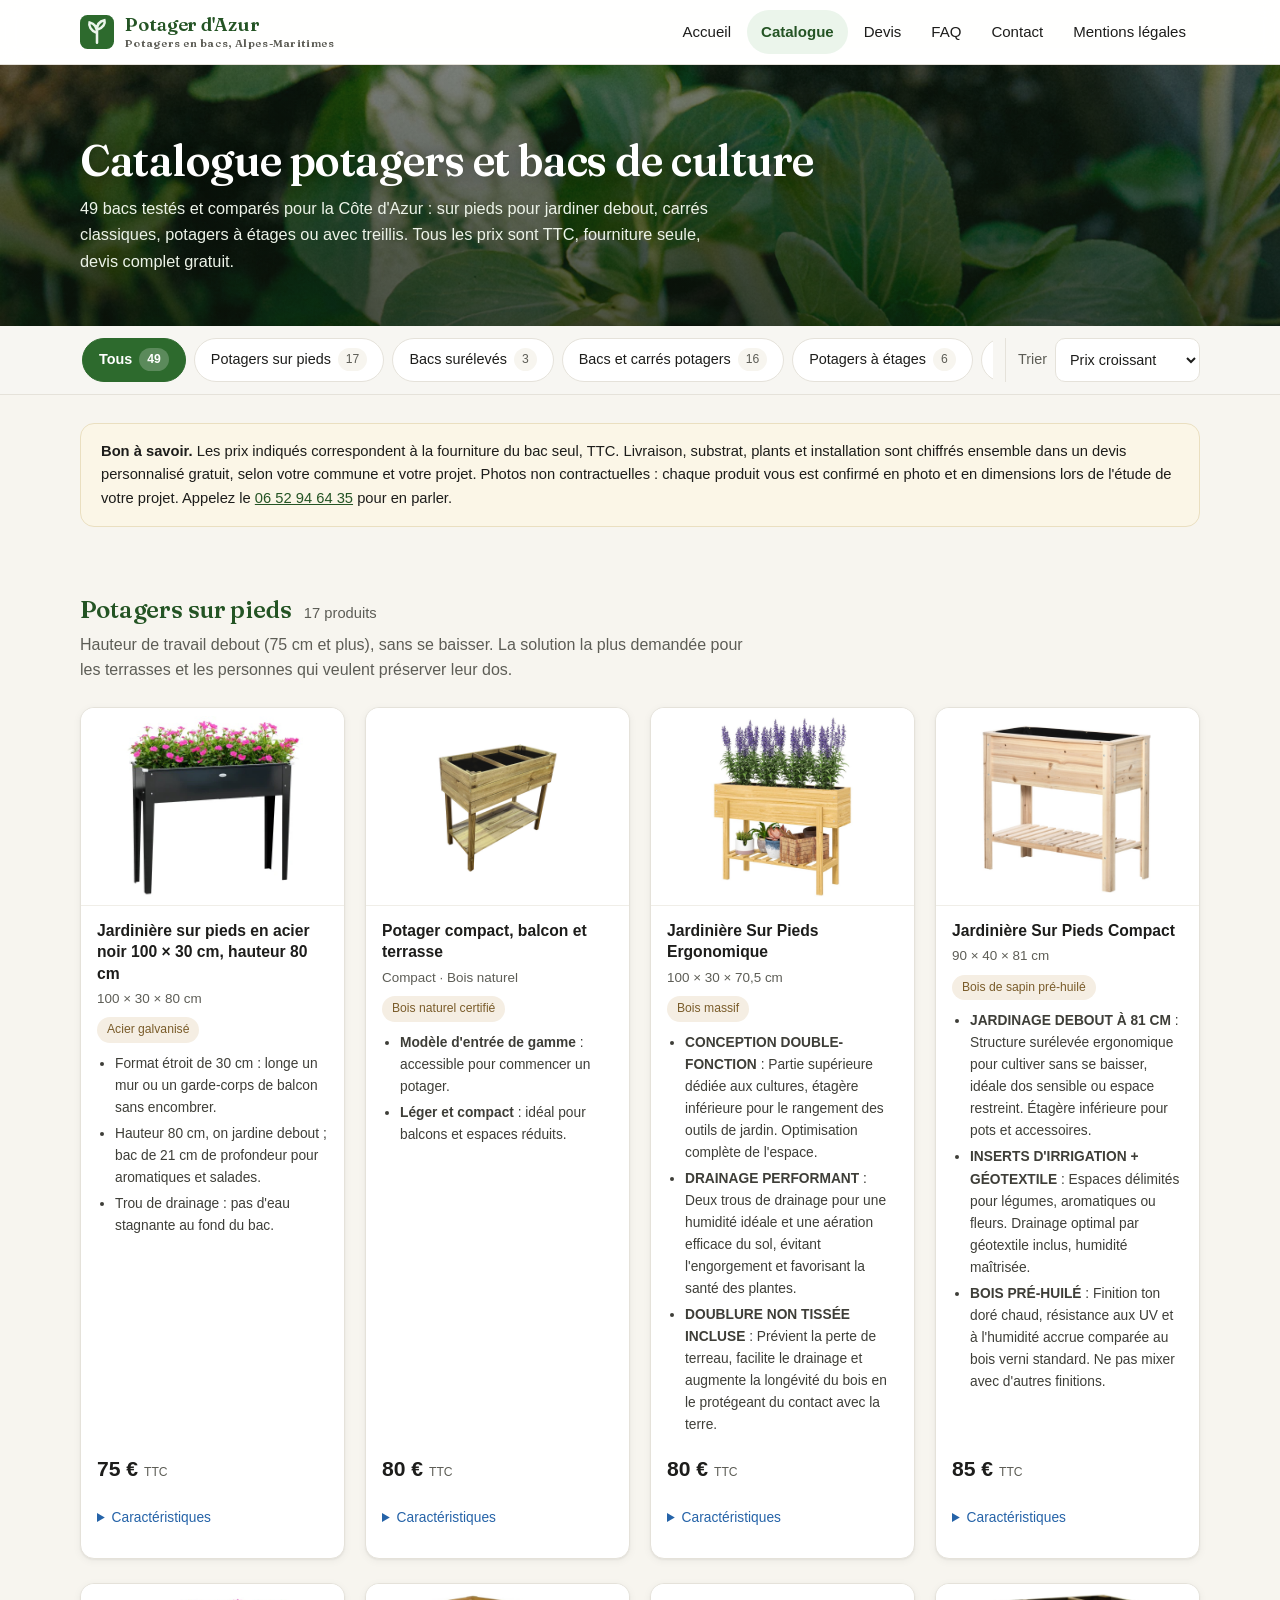
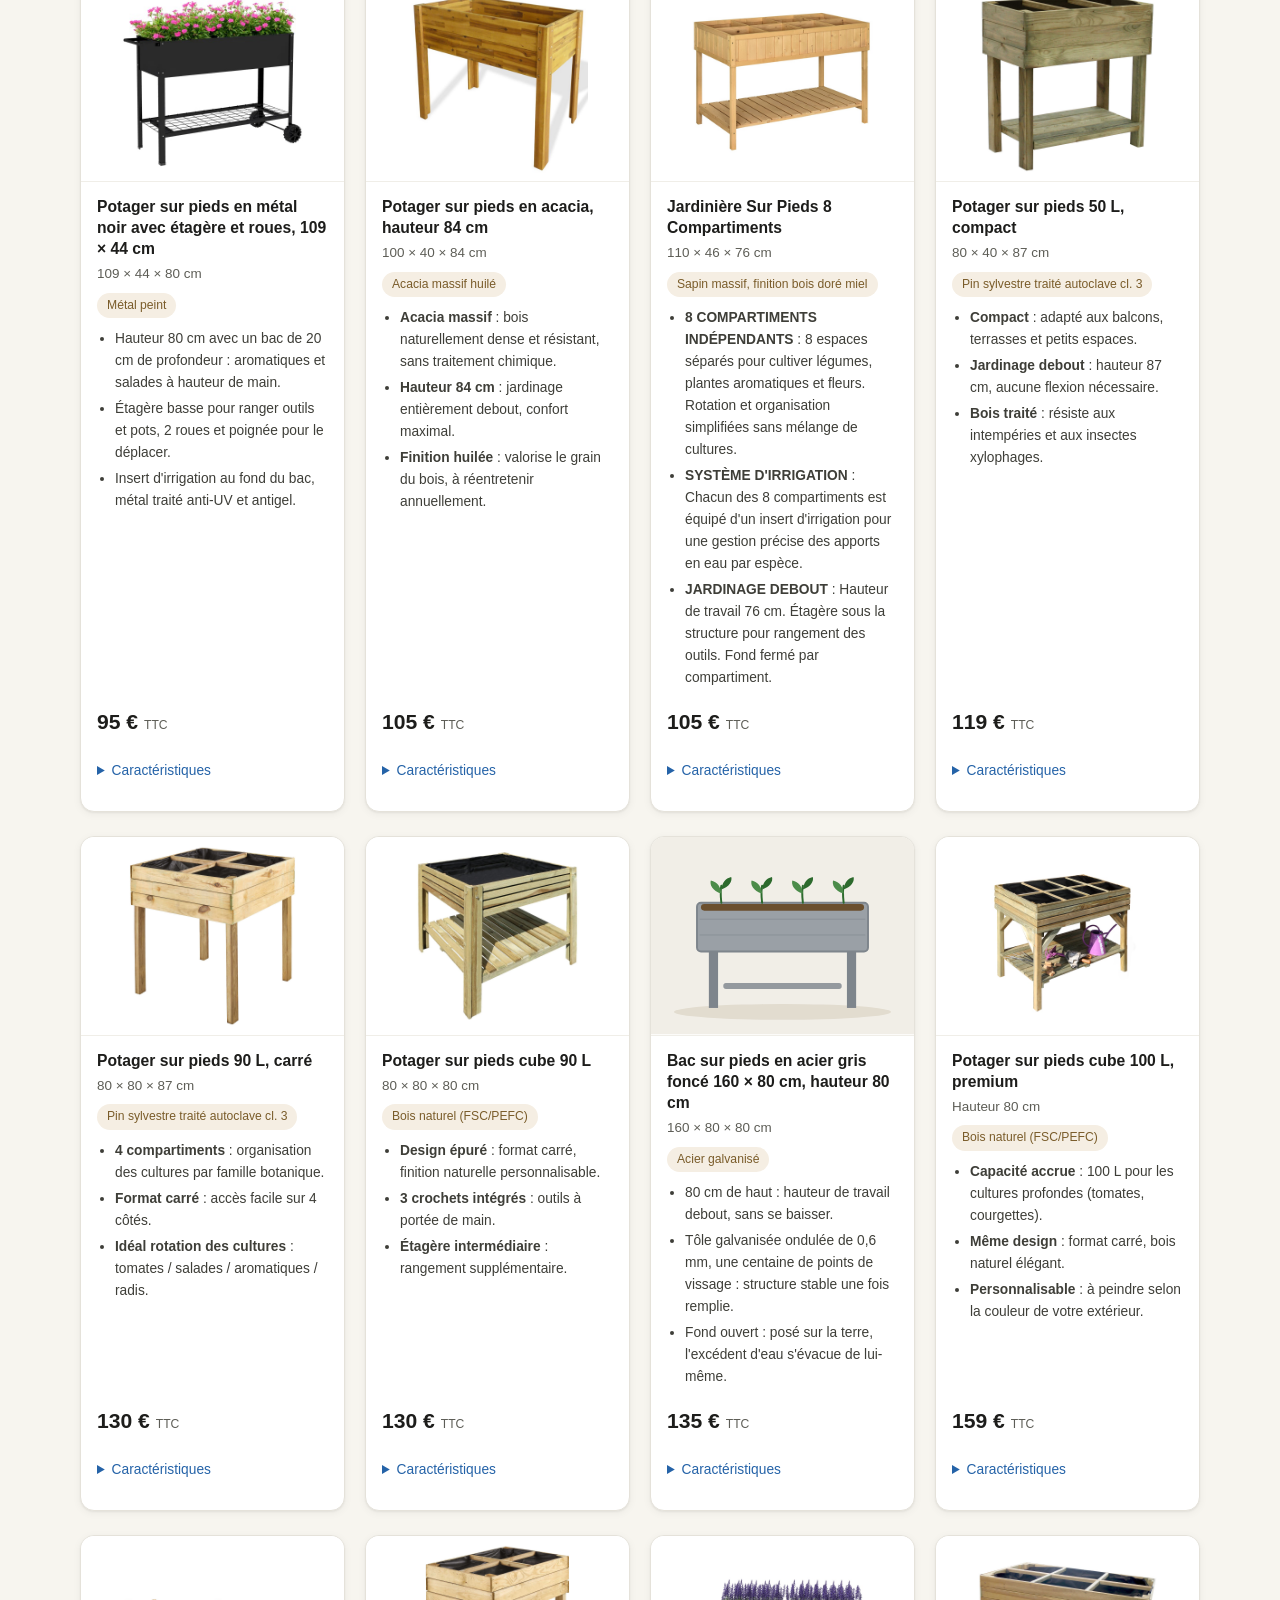
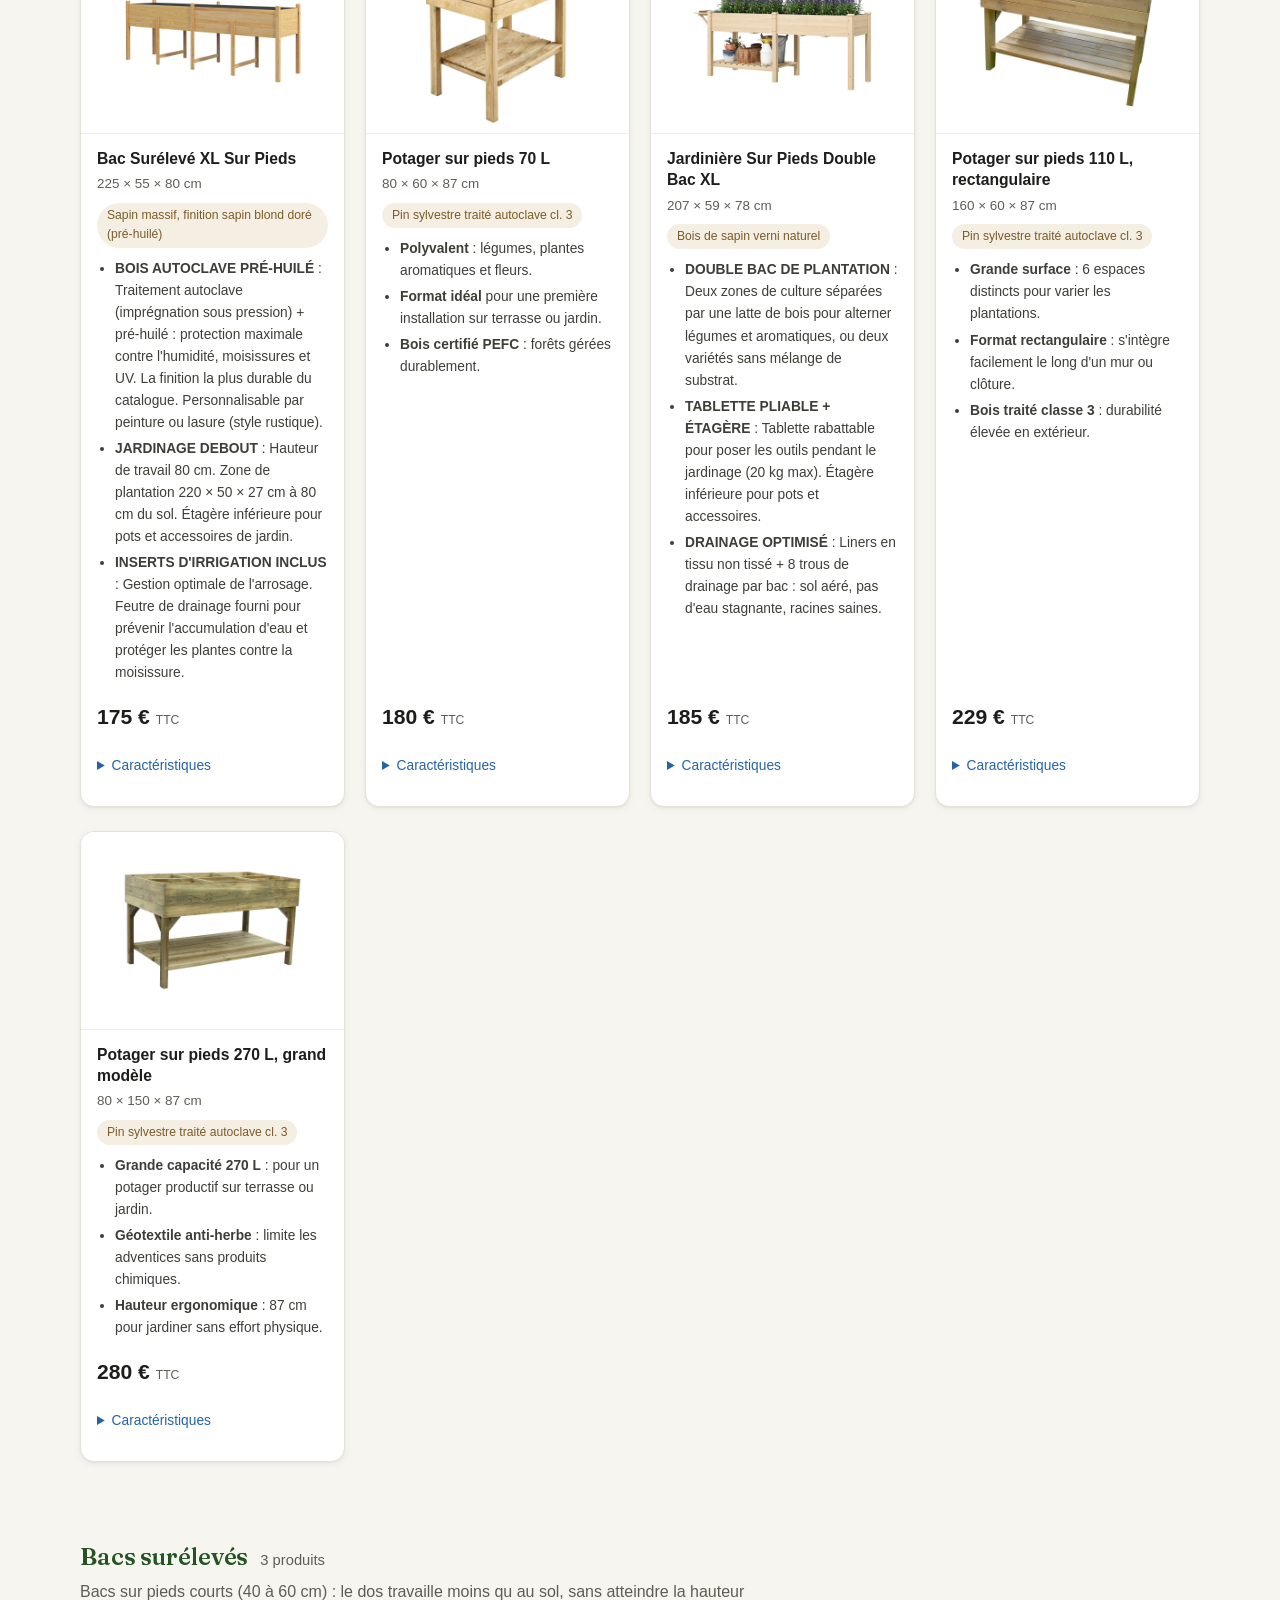
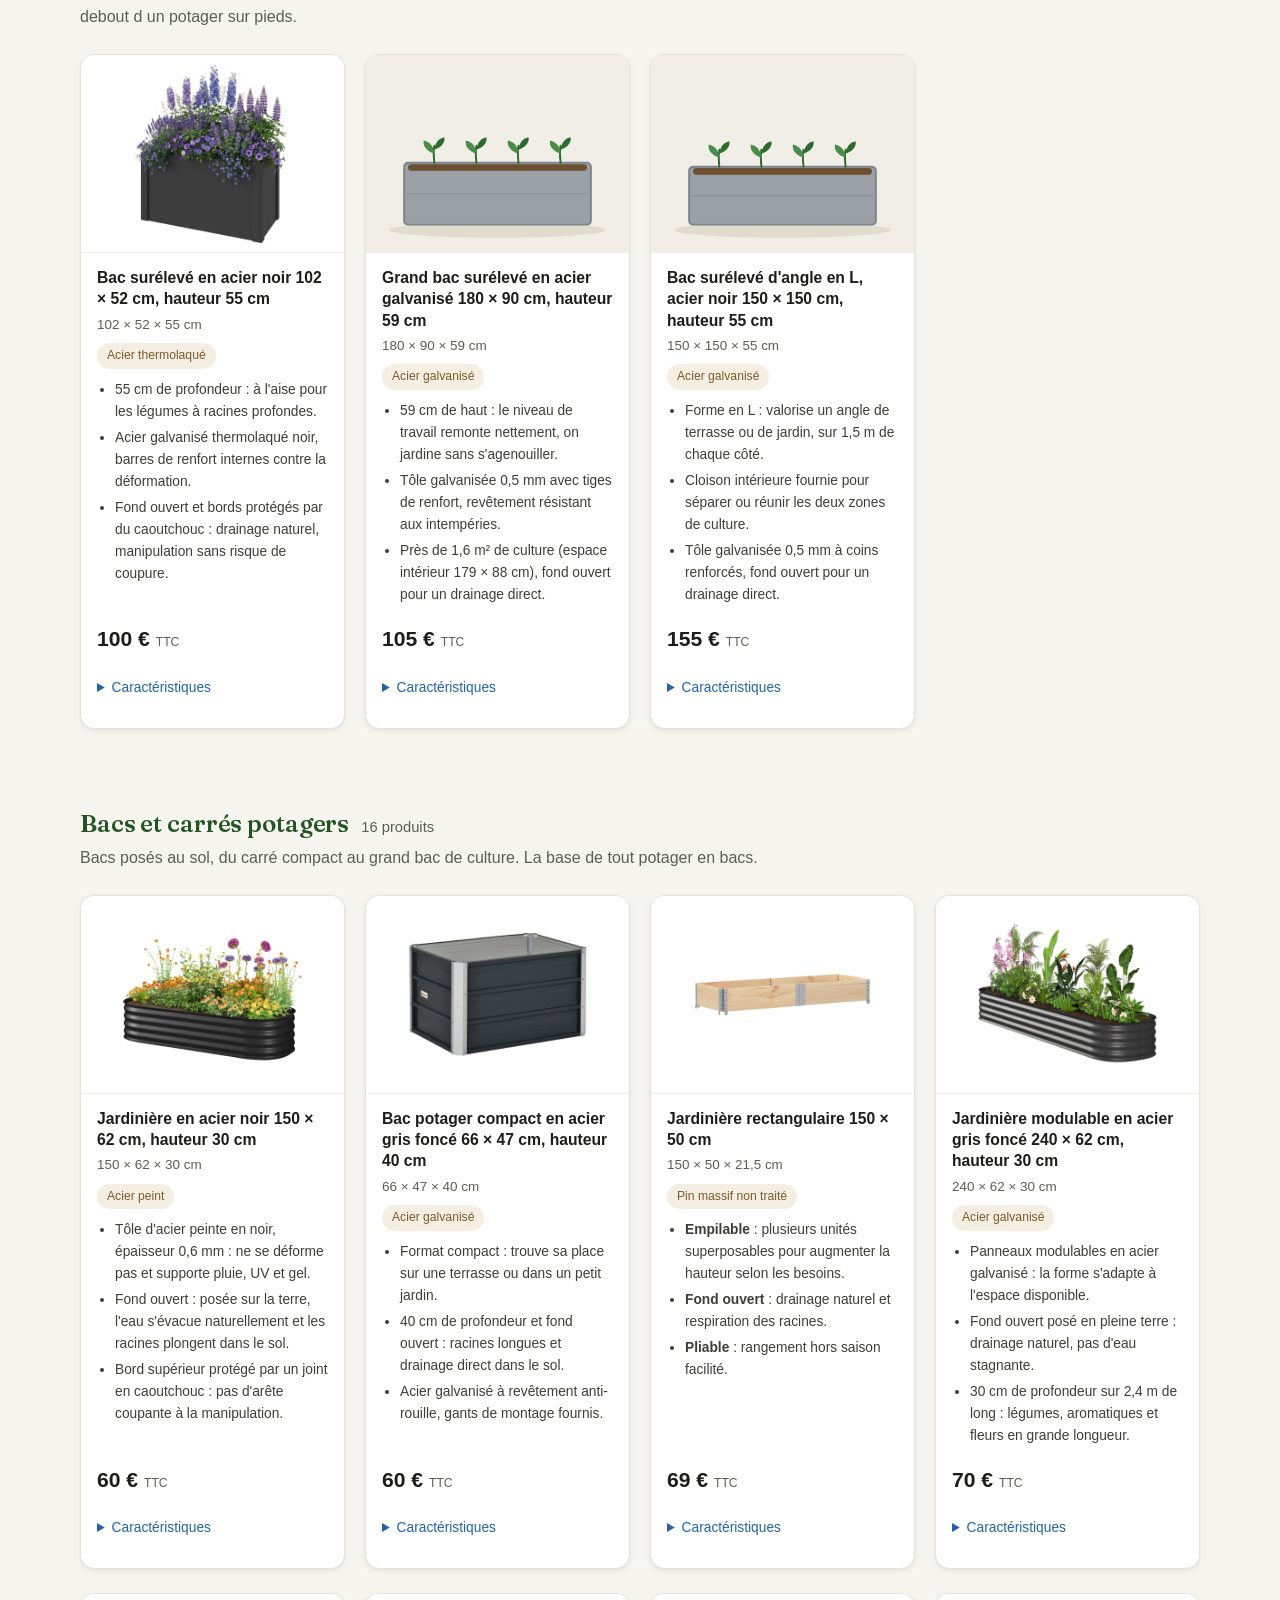
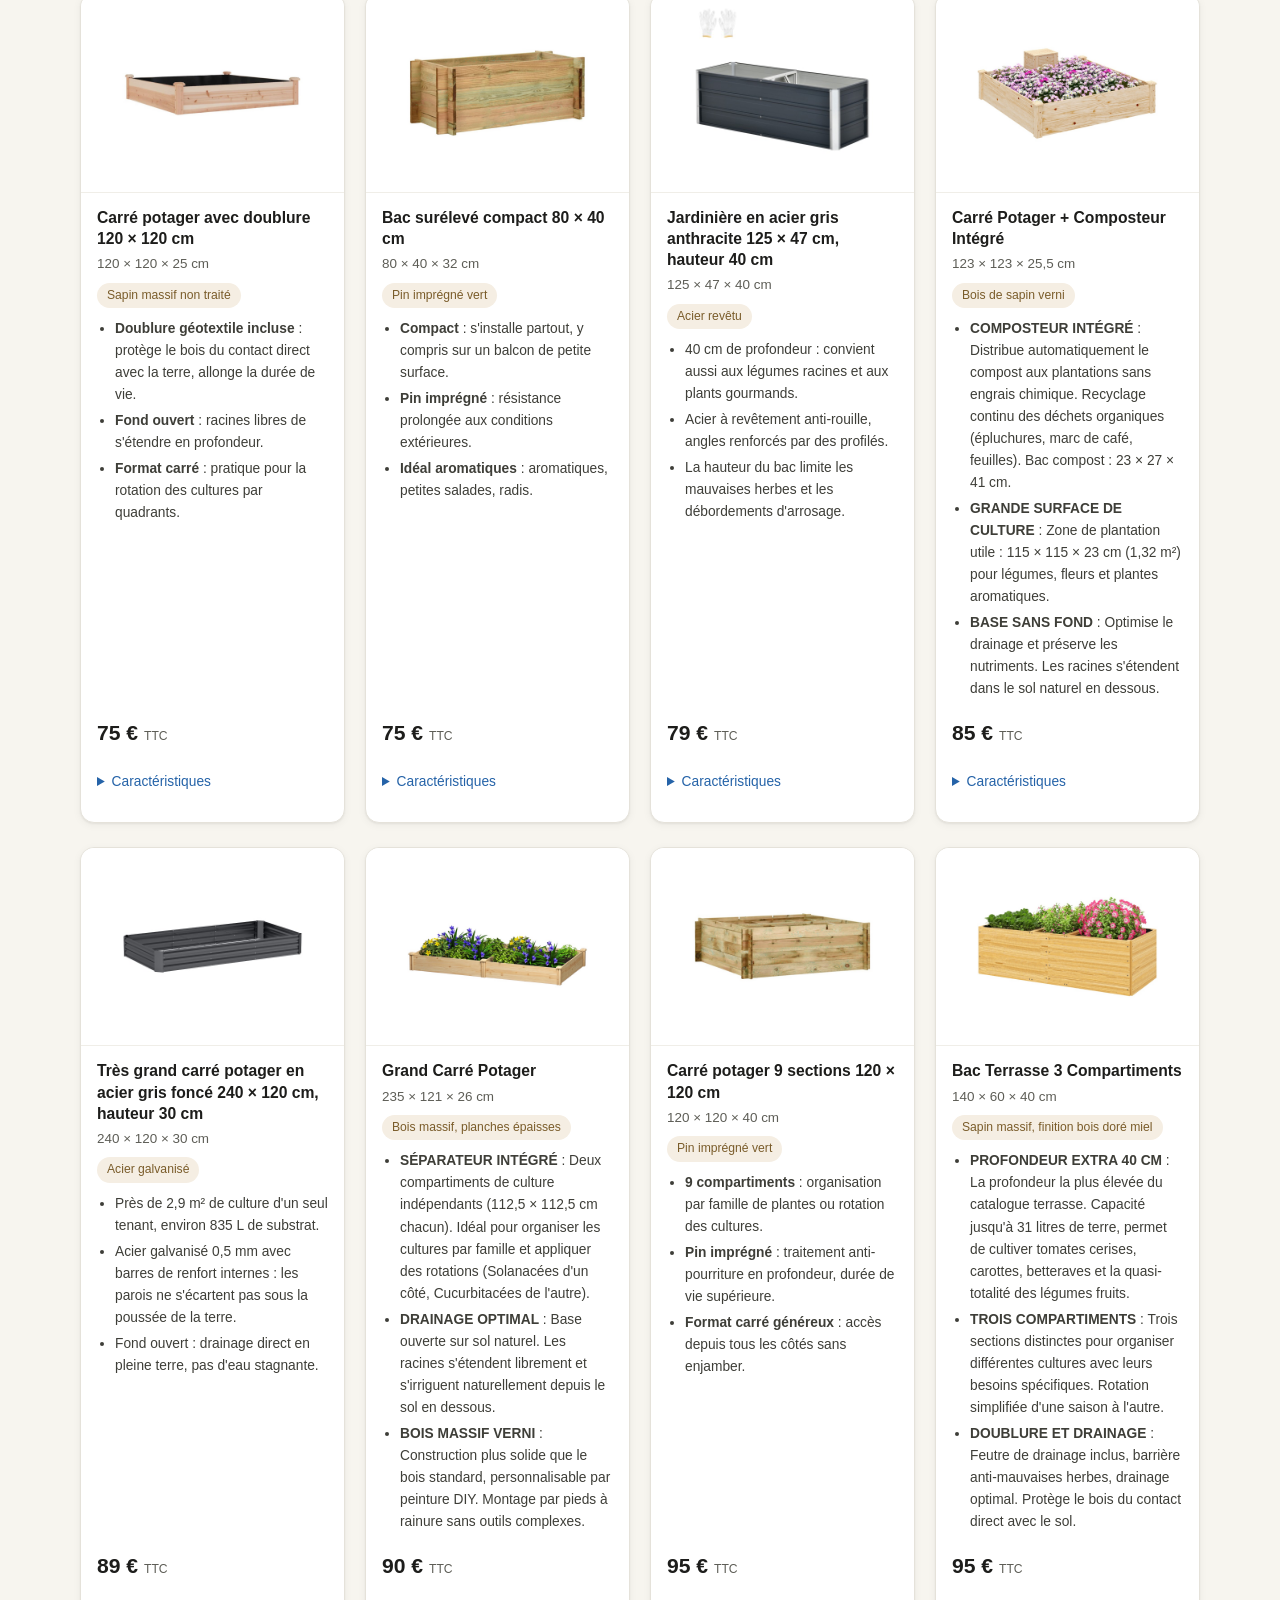
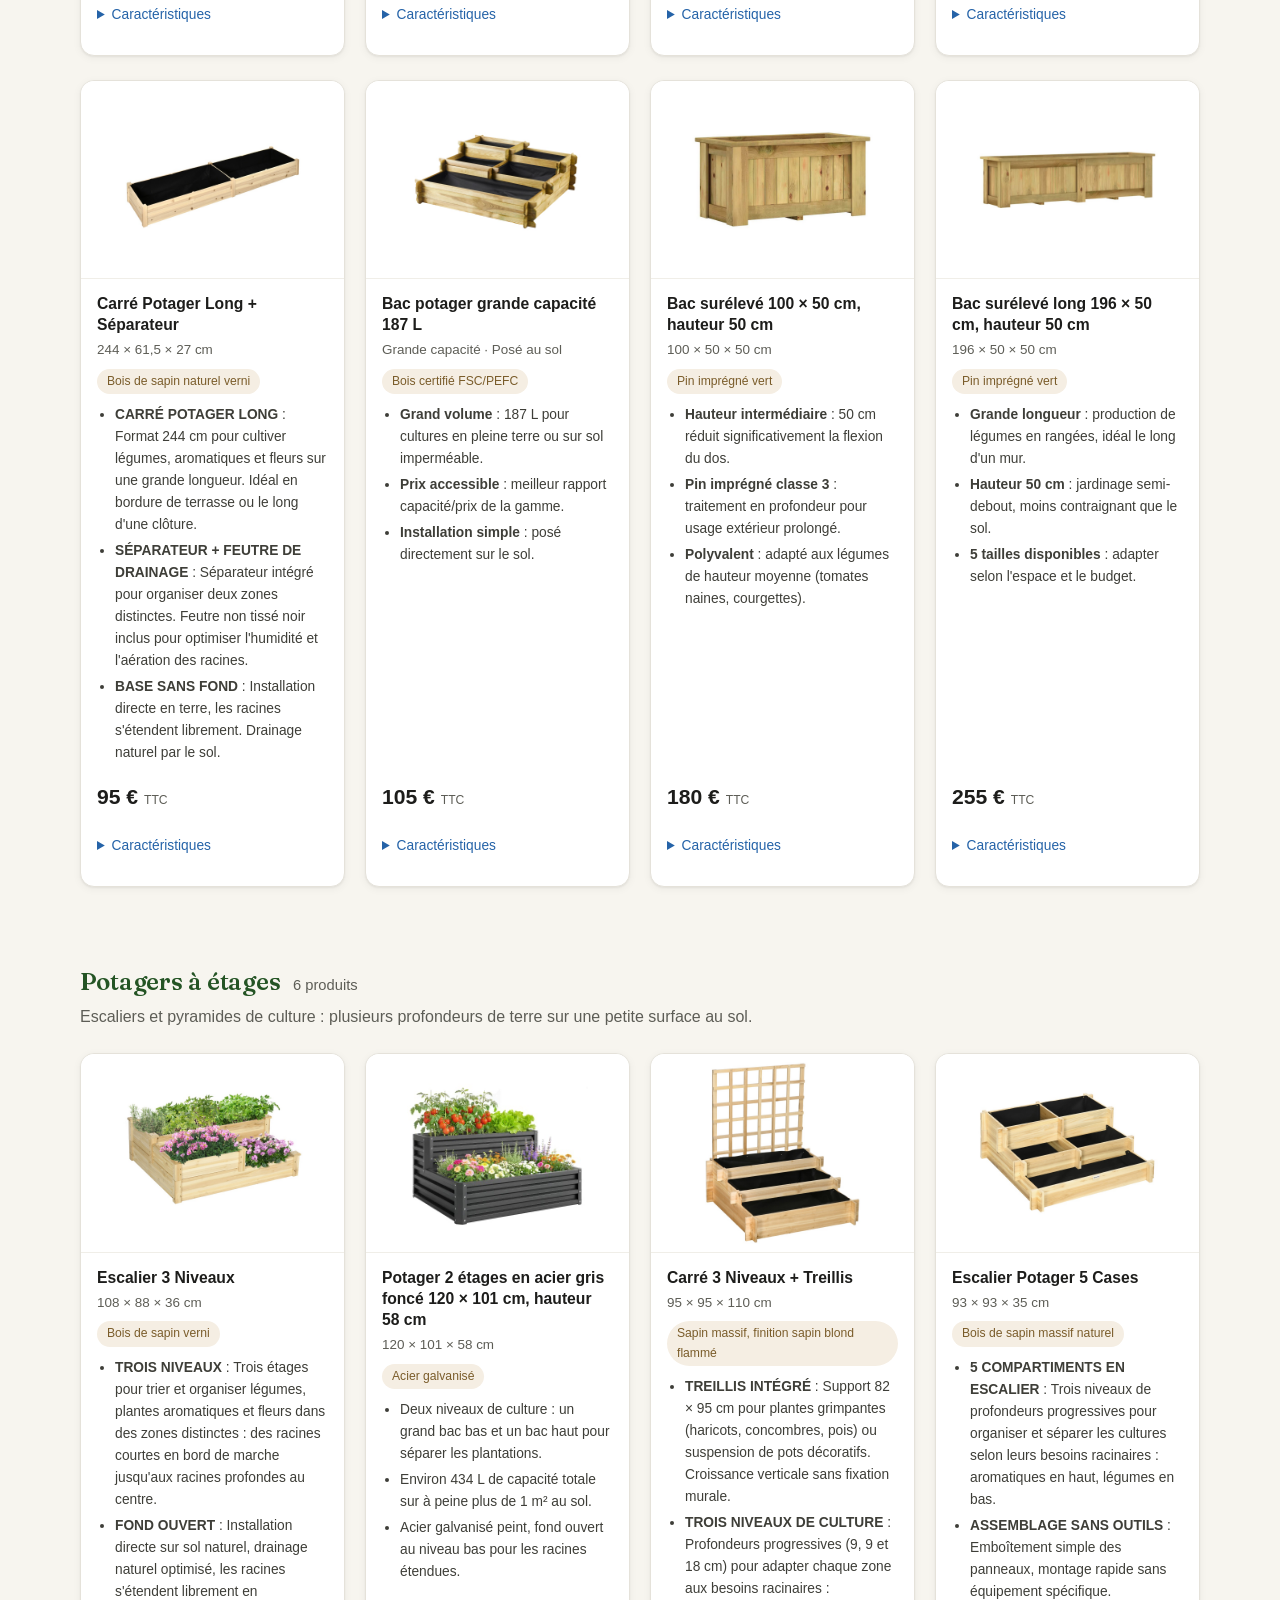
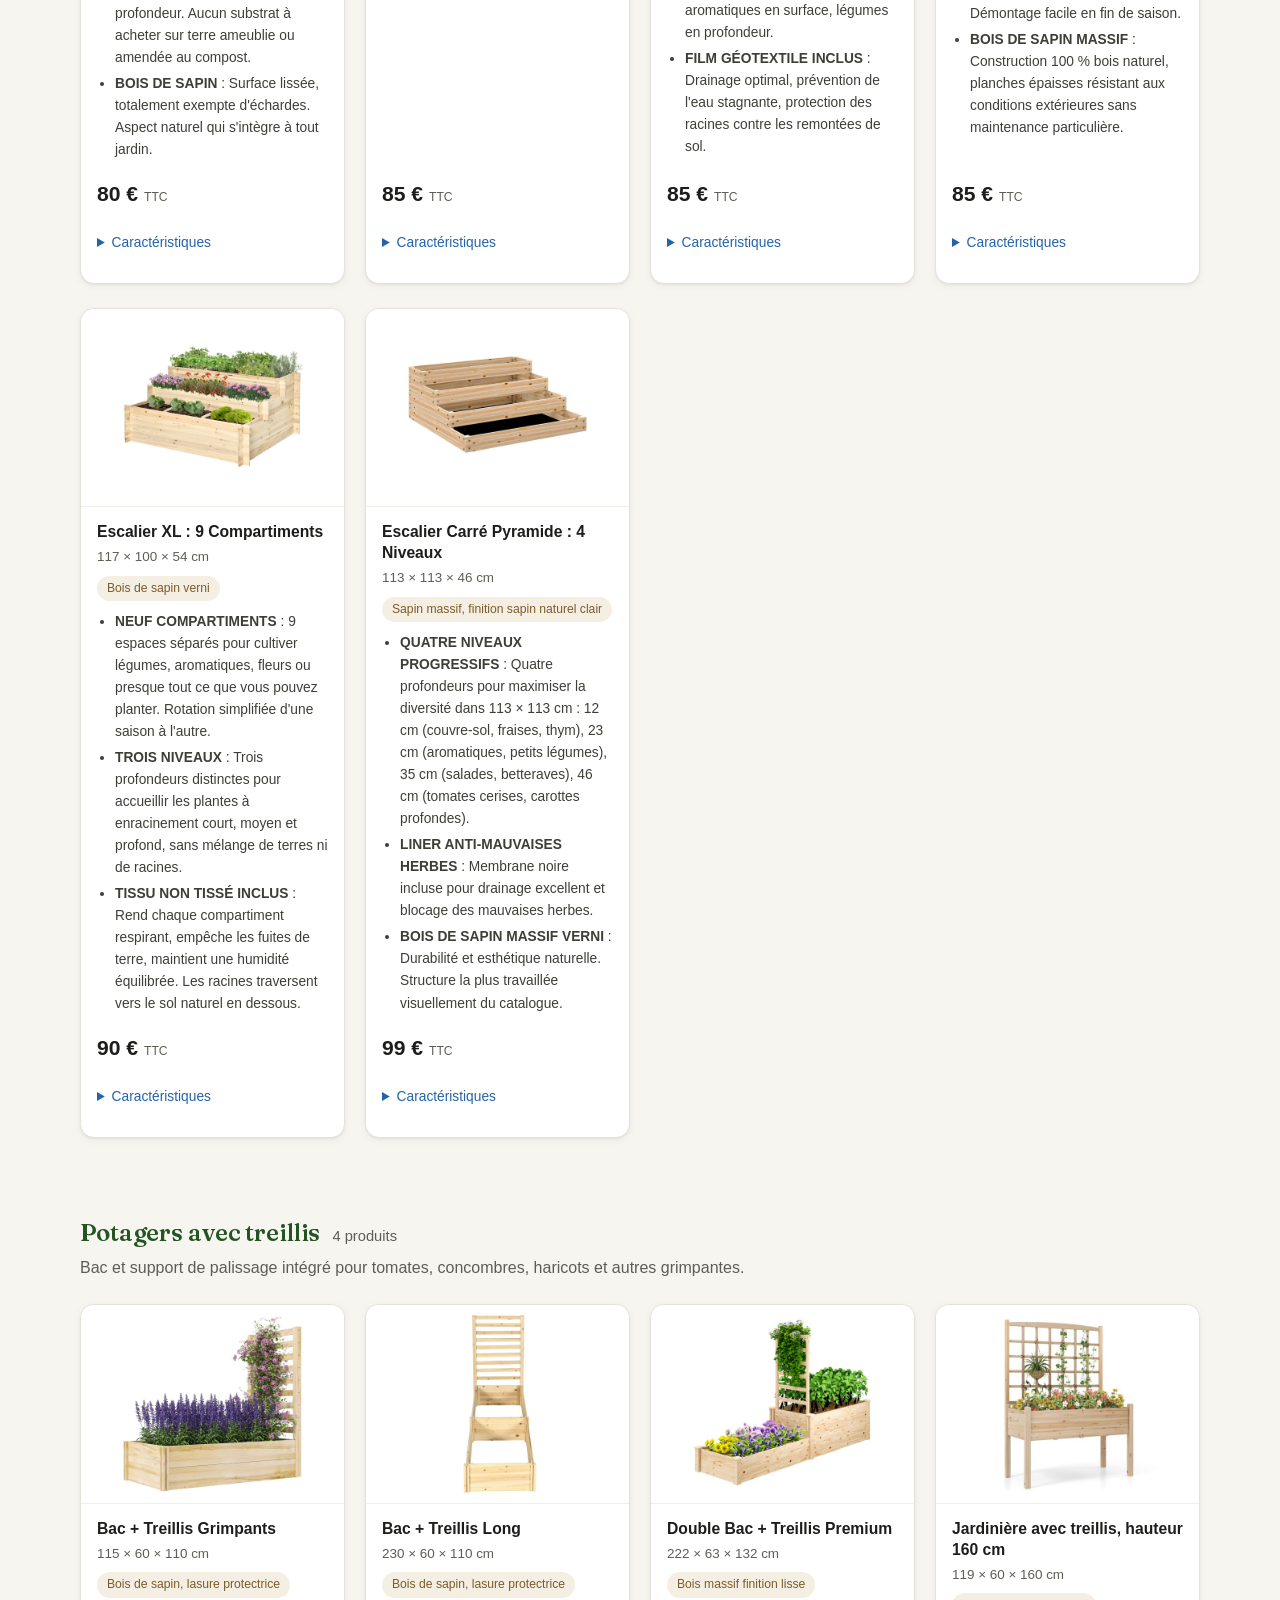
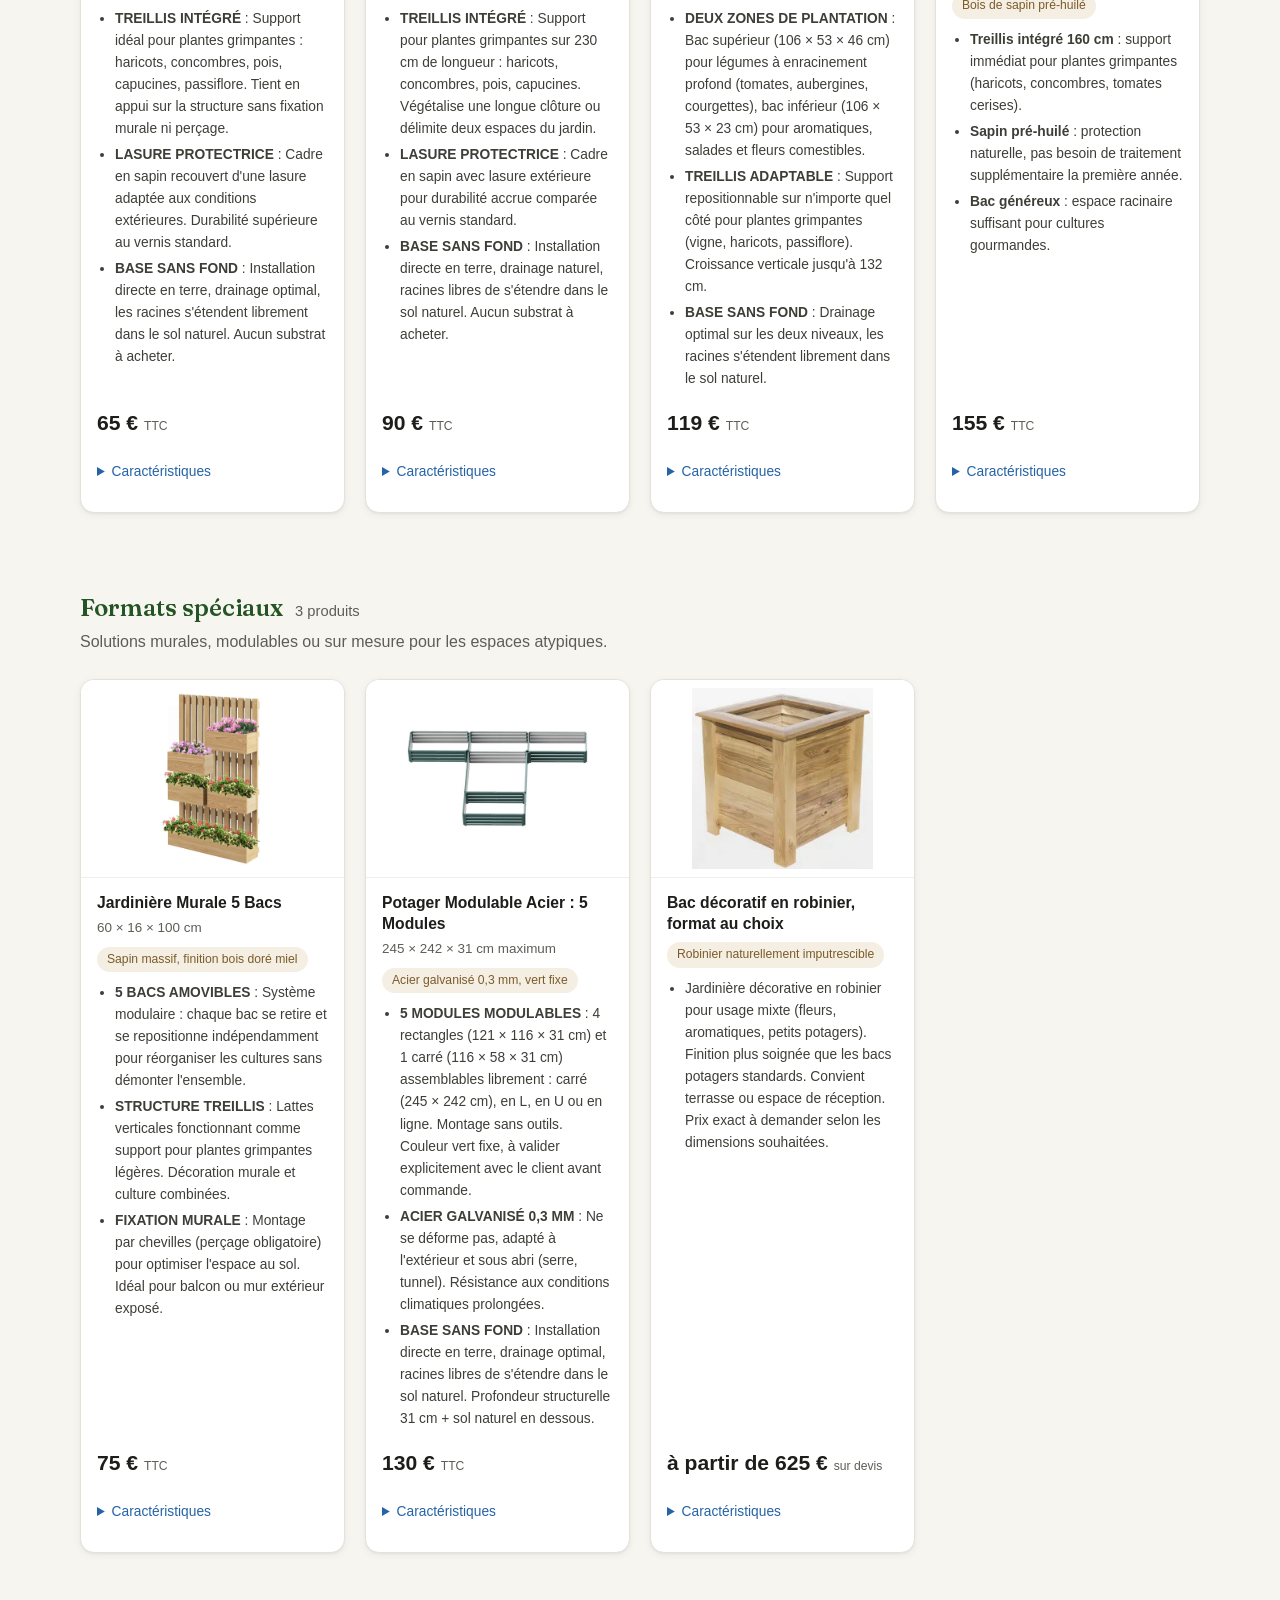
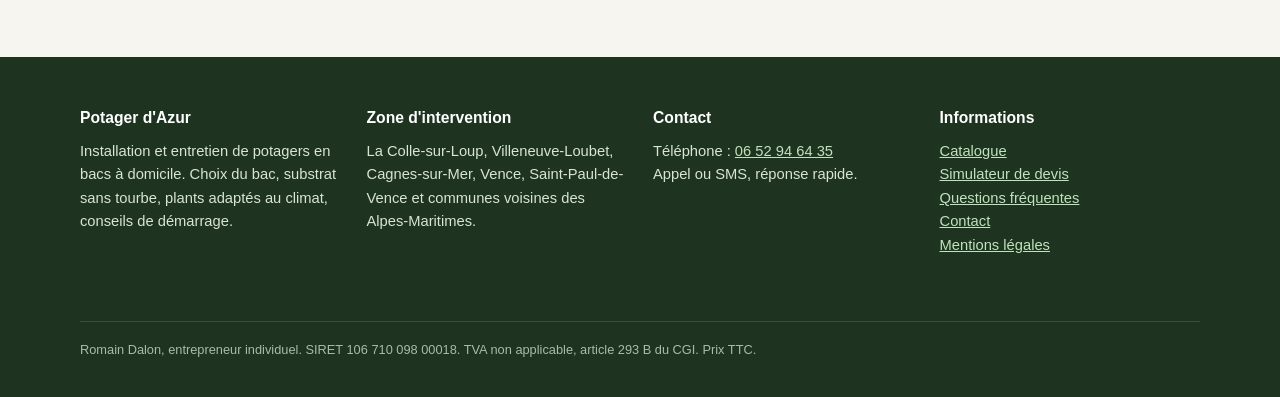
==== commit 98f136d1: "Catalogue : nouvelle catégorie Bacs surélevés, distincte de Potagers sur pieds (hauteur de travail) " ====
--- a/catalogue.html
+++ b/catalogue.html
@@ -19,7 +19,55 @@
 </head>
 <body>
 <header class="site"><div class="hwrap"><a class="logo" href="index.html"><svg viewBox="0 0 32 32" aria-hidden="true"><rect width="32" height="32" rx="7" fill="#2D6A2D"/><path d="M16 26 V13 M16 17 C10 15 8 10 9 7 C14 8 16 12 16 17 M16 14 C22 12 24 8 23 5 C18 6 16 9 16 14" stroke="#EBF5EB" stroke-width="2.4" fill="none" stroke-linecap="round"/></svg><span class="lname">Potager d'Azur<small>Potagers en bacs, Alpes-Maritimes</small></span></a><button id="nav-toggle" aria-expanded="false" aria-controls="nav-principal" aria-label="Menu"><svg width="22" height="22" viewBox="0 0 22 22" aria-hidden="true"><path d="M3 6h16M3 11h16M3 16h16" stroke="currentColor" stroke-width="2" stroke-linecap="round"/></svg></button><nav class="main" id="nav-principal" aria-label="Navigation principale"><a href="index.html">Accueil</a><a href="catalogue.html" class="actif" aria-current="page">Catalogue</a><a href="devis.html">Devis</a><a href="faq.html">FAQ</a><a href="contact.html">Contact</a><a href="mentions-legales.html">Mentions légales</a></nav></div></header>
-<div class="hero ph mince"><img src="images/ambiance/catalogue-bac.webp" alt="Jeunes légumes en pleine croissance dans un bac potager en bois" width="1600" height="700" fetchpriority="high"><div class="wrap"><h1>Catalogue potagers et bacs de culture</h1><p>49 bacs testés et comparés pour la Côte d'Azur : sur pieds pour jardiner debout, carrés classiques, potagers à étages ou avec treillis. Tous les prix sont TTC, fourniture seule, devis complet gratuit.</p></div></div><div class="toolbar"><div class="wrap"><div class="cats" id="filtres-cats" role="group" aria-label="Filtrer par catégorie"><button type="button" data-cat="tous" class="actif" aria-pressed="true">Tous <span class="n">49</span></button><button type="button" data-cat="surpied" aria-pressed="false">Potagers sur pieds <span class="n">20</span></button><button type="button" data-cat="sol" aria-pressed="false">Bacs et carrés potagers <span class="n">16</span></button><button type="button" data-cat="etage" aria-pressed="false">Potagers à étages <span class="n">6</span></button><button type="button" data-cat="treillis" aria-pressed="false">Potagers avec treillis <span class="n">4</span></button><button type="button" data-cat="special" aria-pressed="false">Formats spéciaux <span class="n">3</span></button></div><label class="tri"><span>Trier</span><select id="tri" aria-label="Trier par prix"><option value="asc">Prix croissant</option><option value="desc">Prix décroissant</option></select></label></div></div><div class="wrap"><div class="note"><strong>Bon à savoir.</strong> Les prix indiqués correspondent à la fourniture du bac seul, TTC. Livraison, substrat, plants et installation sont chiffrés ensemble dans un devis personnalisé gratuit, selon votre commune et votre projet. Photos non contractuelles : chaque produit vous est confirmé en photo et en dimensions lors de l'étude de votre projet. Appelez le <a href="tel:+33652946435">06 52 94 64 35</a> pour en parler.</div><section class="cat" data-cat="surpied"><div class="cat-tete"><h2 id="surpied">Potagers sur pieds</h2><span class="count">20 produits</span></div><p class="intro">Jardinage debout, sans se baisser. La solution la plus demandée pour les terrasses et les personnes qui veulent préserver leur dos.</p><div class="grille"><article class="carte" tabindex="0" role="button" data-prix="75" aria-label="Voir le détail : Jardinière sur pieds en acier noir 100 × 30 cm, hauteur 80 cm"><img src="images/jardiniere-sur-pieds-en-acier-noir-100-30-cm-hauteur-80-cm.jpg" alt="Jardinière sur pieds en acier noir 100 × 30 cm, hauteur 80 cm" loading="lazy" width="400" height="300"><div class="cbody"><h3>Jardinière sur pieds en acier noir 100 × 30 cm, hauteur 80 cm</h3><div class="dims">100 × 30 × 80 cm</div><span class="badge">Acier galvanisé</span><ul class="points"><li>Format étroit de 30 cm : longe un mur ou un garde-corps de balcon sans encombrer.</li><li>Hauteur 80 cm, on jardine debout ; bac de 21 cm de profondeur pour aromatiques et salades.</li><li>Trou de drainage : pas d'eau stagnante au fond du bac.</li></ul><div class="prix">75 € <small>TTC</small></div><details><summary>Caractéristiques</summary><table><tr><td>Dimensions</td><td>100 × 30 × 80 cm</td></tr><tr><td>Bac de culture (intérieur)</td><td>97 × 27 × 21 cm</td></tr><tr><td>Hauteur des pieds</td><td>58 cm</td></tr><tr><td>Matériau</td><td>Acier galvanisé</td></tr><tr><td>Couleur</td><td>Noir</td></tr><tr><td>Charge maximale</td><td>50 kg</td></tr></table></details></div></article><article class="carte" tabindex="0" role="button" data-prix="80" aria-label="Voir le détail : Potager compact, balcon et terrasse"><img src="images/potager-compact-balcon-et-terrasse.jpg" alt="Potager compact, balcon et terrasse" loading="lazy" width="400" height="300"><div class="cbody"><h3>Potager compact, balcon et terrasse</h3><div class="dims">Compact · Bois naturel</div><span class="badge">Bois naturel certifié</span><ul class="points"><li><strong>Modèle d'entrée de gamme</strong> : accessible pour commencer un potager.</li><li><strong>Léger et compact</strong> : idéal pour balcons et espaces réduits.</li></ul><div class="prix">80 € <small>TTC</small></div><details><summary>Caractéristiques</summary><table><tr><td>Matériau</td><td>Bois naturel certifié</td></tr><tr><td>Usage</td><td>Balcon, terrasse, petit jardin</td></tr></table></details></div></article><article class="carte" tabindex="0" role="button" data-prix="80" aria-label="Voir le détail : Jardinière Sur Pieds Ergonomique"><img src="images/jardiniere-sur-pieds-ergonomique.jpg" alt="Jardinière Sur Pieds Ergonomique" loading="lazy" width="400" height="300"><div class="cbody"><h3>Jardinière Sur Pieds Ergonomique</h3><div class="dims">100 × 30 × 70,5 cm</div><span class="badge">Bois massif</span><ul class="points"><li><strong>CONCEPTION DOUBLE-FONCTION</strong> : Partie supérieure dédiée aux cultures, étagère inférieure pour le rangement des outils de jardin. Optimisation complète de l'espace.</li><li><strong>DRAINAGE PERFORMANT</strong> : Deux trous de drainage pour une humidité idéale et une aération efficace du sol, évitant l'engorgement et favorisant la santé des plantes.</li><li><strong>DOUBLURE NON TISSÉE INCLUSE</strong> : Prévient la perte de terreau, facilite le drainage et augmente la longévité du bois en le protégeant du contact avec la terre.</li></ul><div class="prix">80 € <small>TTC</small></div><details><summary>Caractéristiques</summary><table><tr><td>Usage</td><td>Terrasse, balcon</td></tr><tr><td>Hauteur de travail</td><td>70,5 cm, jardinage debout</td></tr><tr><td>Base</td><td>Avec fond + 2 trous drainage</td></tr><tr><td>Dim. intérieures</td><td>97 × 18,5 × 19,5 cm</td></tr><tr><td>Charge bac</td><td>50 kg max</td></tr><tr><td>Charge étagère</td><td>25 kg max</td></tr><tr><td>Poids</td><td>7,5 kg</td></tr><tr><td>Étagère</td><td>Rangement outils en dessous</td></tr><tr><td>Matériau</td><td>Bois massif</td></tr></table></details></div></article><article class="carte" tabindex="0" role="button" data-prix="85" aria-label="Voir le détail : Jardinière Sur Pieds Compact"><img src="images/jardiniere-sur-pieds-compact.jpg" alt="Jardinière Sur Pieds Compact" loading="lazy" width="400" height="300"><div class="cbody"><h3>Jardinière Sur Pieds Compact</h3><div class="dims">90 × 40 × 81 cm</div><span class="badge">Bois de sapin pré-huilé</span><ul class="points"><li><strong>JARDINAGE DEBOUT À 81 CM</strong> : Structure surélevée ergonomique pour cultiver sans se baisser, idéale dos sensible ou espace restreint. Étagère inférieure pour pots et accessoires.</li><li><strong>INSERTS D'IRRIGATION + GÉOTEXTILE</strong> : Espaces délimités pour légumes, aromatiques ou fleurs. Drainage optimal par géotextile inclus, humidité maîtrisée.</li><li><strong>BOIS PRÉ-HUILÉ</strong> : Finition ton doré chaud, résistance aux UV et à l'humidité accrue comparée au bois verni standard. Ne pas mixer avec d'autres finitions.</li></ul><div class="prix">85 € <small>TTC</small></div><details><summary>Caractéristiques</summary><table><tr><td>Usage</td><td>Terrasse, balcon</td></tr><tr><td>Hauteur travail</td><td>81 cm, jardinage debout</td></tr><tr><td>Bac intérieur</td><td>83 × 32 × 26 cm</td></tr><tr><td>Étagère</td><td>86 × 35 × 13,5 cm</td></tr><tr><td>Charge bac</td><td>60 kg max</td></tr><tr><td>Charge étagère</td><td>25 kg max</td></tr><tr><td>Charge totale</td><td>85 kg max</td></tr><tr><td>Accessoires</td><td>Inserts irrigation + géotextile inclus</td></tr><tr><td>Matériau</td><td>Bois de sapin pré-huilé</td></tr><tr><td>Poids</td><td>8,5 kg</td></tr></table></details></div></article><article class="carte" tabindex="0" role="button" data-prix="95" aria-label="Voir le détail : Potager sur pieds en métal noir avec étagère et roues, 109 × 44 cm"><img src="images/potager-sur-pieds-en-metal-noir-avec-etagere-et-roues-109-44-cm.jpg" alt="Potager sur pieds en métal noir avec étagère et roues, 109 × 44 cm" loading="lazy" width="400" height="300"><div class="cbody"><h3>Potager sur pieds en métal noir avec étagère et roues, 109 × 44 cm</h3><div class="dims">109 × 44 × 80 cm</div><span class="badge">Métal peint</span><ul class="points"><li>Hauteur 80 cm avec un bac de 20 cm de profondeur : aromatiques et salades à hauteur de main.</li><li>Étagère basse pour ranger outils et pots, 2 roues et poignée pour le déplacer.</li><li>Insert d'irrigation au fond du bac, métal traité anti-UV et antigel.</li></ul><div class="prix">95 € <small>TTC</small></div><details><summary>Caractéristiques</summary><table><tr><td>Dimensions</td><td>109 × 44 × 80 cm</td></tr><tr><td>Bac de culture (intérieur)</td><td>95 × 35 × 20 cm</td></tr><tr><td>Étagère</td><td>90 × 34 cm, hauteur 20 cm du sol</td></tr><tr><td>Matériau</td><td>Métal peint</td></tr><tr><td>Couleur</td><td>Noir</td></tr><tr><td>Charge maximale</td><td>50 kg (dont 15 kg sur l'étagère)</td></tr></table></details></div></article><article class="carte" tabindex="0" role="button" data-prix="100" aria-label="Voir le détail : Bac surélevé en acier noir 102 × 52 cm, hauteur 55 cm"><img src="images/bac-sureleve-en-acier-noir-102-52-cm-hauteur-55-cm.jpg" alt="Bac surélevé en acier noir 102 × 52 cm, hauteur 55 cm" loading="lazy" width="400" height="300"><div class="cbody"><h3>Bac surélevé en acier noir 102 × 52 cm, hauteur 55 cm</h3><div class="dims">102 × 52 × 55 cm</div><span class="badge">Acier thermolaqué</span><ul class="points"><li>55 cm de profondeur : à l'aise pour les légumes à racines profondes.</li><li>Acier galvanisé thermolaqué noir, barres de renfort internes contre la déformation.</li><li>Fond ouvert et bords protégés par du caoutchouc : drainage naturel, manipulation sans risque de coupure.</li></ul><div class="prix">100 € <small>TTC</small></div><details><summary>Caractéristiques</summary><table><tr><td>Dimensions</td><td>102 × 52 × 55 cm</td></tr><tr><td>Zone de plantation</td><td>94 × 45 × 55 cm</td></tr><tr><td>Matériau</td><td>Acier thermolaqué</td></tr><tr><td>Couleur</td><td>Noir</td></tr><tr><td>Fond</td><td>Ouvert, à poser en pleine terre</td></tr><tr><td>Accessoires</td><td>Gants de montage fournis</td></tr></table></details></div></article><article class="carte" tabindex="0" role="button" data-prix="105" aria-label="Voir le détail : Potager sur pieds en acacia, hauteur 84 cm"><img src="images/potager-sur-pieds-en-acacia-hauteur-84-cm.jpg" alt="Potager sur pieds en acacia, hauteur 84 cm" loading="lazy" width="400" height="300"><div class="cbody"><h3>Potager sur pieds en acacia, hauteur 84 cm</h3><div class="dims">100 × 40 × 84 cm</div><span class="badge">Acacia massif huilé</span><ul class="points"><li><strong>Acacia massif</strong> : bois naturellement dense et résistant, sans traitement chimique.</li><li><strong>Hauteur 84 cm</strong> : jardinage entièrement debout, confort maximal.</li><li><strong>Finition huilée</strong> : valorise le grain du bois, à réentretenir annuellement.</li></ul><div class="prix">105 € <small>TTC</small></div><details><summary>Caractéristiques</summary><table><tr><td>Dimensions</td><td>100 × 40 × 84 cm</td></tr><tr><td>Matériau</td><td>Acacia massif huilé</td></tr><tr><td>Hauteur ergonomique</td><td>84 cm</td></tr><tr><td>Finition</td><td>Huile légère, aspect naturel</td></tr><tr><td>Style</td><td>Sobre et rustique</td></tr></table></details></div></article><article class="carte" tabindex="0" role="button" data-prix="105" aria-label="Voir le détail : Grand bac potager en acier galvanisé 180 × 90 cm, hauteur 59 cm"><img src="images/grand-bac-potager-en-acier-galvanise-180-90-cm-hauteur-59-cm.jpg" alt="Grand bac potager en acier galvanisé 180 × 90 cm, hauteur 59 cm" loading="lazy" width="400" height="300"><div class="cbody"><h3>Grand bac potager en acier galvanisé 180 × 90 cm, hauteur 59 cm</h3><div class="dims">180 × 90 × 59 cm</div><span class="badge">Acier galvanisé</span><ul class="points"><li>59 cm de haut : le niveau de travail remonte nettement, on jardine sans s'agenouiller.</li><li>Tôle galvanisée 0,5 mm avec tiges de renfort, revêtement résistant aux intempéries.</li><li>Près de 1,6 m² de culture (espace intérieur 179 × 88 cm), fond ouvert pour un drainage direct.</li></ul><div class="prix">105 € <small>TTC</small></div><details><summary>Caractéristiques</summary><table><tr><td>Dimensions</td><td>180 × 90 × 59 cm</td></tr><tr><td>Espace de plantation</td><td>179 × 88 × 59 cm</td></tr><tr><td>Matériau</td><td>Acier galvanisé</td></tr><tr><td>Épaisseur de tôle</td><td>0,5 mm</td></tr><tr><td>Couleur</td><td>Gris foncé</td></tr><tr><td>Poids</td><td>16 kg</td></tr><tr><td>Fond</td><td>Ouvert, à poser en pleine terre</td></tr></table></details></div></article><article class="carte" tabindex="0" role="button" data-prix="105" aria-label="Voir le détail : Jardinière Sur Pieds 8 Compartiments"><img src="images/jardiniere-sur-pieds-8-compartiments.jpg" alt="Jardinière Sur Pieds 8 Compartiments" loading="lazy" width="400" height="300"><div class="cbody"><h3>Jardinière Sur Pieds 8 Compartiments</h3><div class="dims">110 × 46 × 76 cm</div><span class="badge">Sapin massif, finition bois doré miel</span><ul class="points"><li><strong>8 COMPARTIMENTS INDÉPENDANTS</strong> : 8 espaces séparés pour cultiver légumes, plantes aromatiques et fleurs. Rotation et organisation simplifiées sans mélange de cultures.</li><li><strong>SYSTÈME D'IRRIGATION</strong> : Chacun des 8 compartiments est équipé d'un insert d'irrigation pour une gestion précise des apports en eau par espèce.</li><li><strong>JARDINAGE DEBOUT</strong> : Hauteur de travail 76 cm. Étagère sous la structure pour rangement des outils. Fond fermé par compartiment.</li></ul><div class="prix">105 € <small>TTC</small></div><details><summary>Caractéristiques</summary><table><tr><td>Usage</td><td>Terrasse, balcon</td></tr><tr><td>Compartiments</td><td>8 inserts d'irrigation individuels</td></tr><tr><td>Hauteur</td><td>76 cm, jardinage debout</td></tr><tr><td>Base</td><td>Avec fond</td></tr><tr><td>Design</td><td>Planches verticales, style contemporain</td></tr><tr><td>Coloris</td><td>Naturel clair ou naturel foncé</td></tr></table></details></div></article><article class="carte" tabindex="0" role="button" data-prix="119" aria-label="Voir le détail : Potager sur pieds 50 L, compact"><img src="images/potager-sur-pieds-50-l-compact.jpg" alt="Potager sur pieds 50 L, compact" loading="lazy" width="400" height="300"><div class="cbody"><h3>Potager sur pieds 50 L, compact</h3><div class="dims">80 × 40 × 87 cm</div><span class="badge">Pin sylvestre traité autoclave cl. 3</span><ul class="points"><li><strong>Compact</strong> : adapté aux balcons, terrasses et petits espaces.</li><li><strong>Jardinage debout</strong> : hauteur 87 cm, aucune flexion nécessaire.</li><li><strong>Bois traité</strong> : résiste aux intempéries et aux insectes xylophages.</li></ul><div class="prix">119 € <small>TTC</small></div><details><summary>Caractéristiques</summary><table><tr><td>Dimensions</td><td>80 × 40 × 87 cm</td></tr><tr><td>Capacité</td><td>50 litres</td></tr><tr><td>Matériau</td><td>Pin sylvestre traité autoclave cl. 3</td></tr><tr><td>Certification</td><td>PEFC</td></tr><tr><td>Hauteur ergonomique</td><td>87 cm</td></tr><tr><td>Accessoires</td><td>Géotextile inclus</td></tr></table></details></div></article><article class="carte" tabindex="0" role="button" data-prix="130" aria-label="Voir le détail : Potager sur pieds 90 L, carré"><img src="images/potager-sur-pieds-90-l-carre.jpg" alt="Potager sur pieds 90 L, carré" loading="lazy" width="400" height="300"><div class="cbody"><h3>Potager sur pieds 90 L, carré</h3><div class="dims">80 × 80 × 87 cm</div><span class="badge">Pin sylvestre traité autoclave cl. 3</span><ul class="points"><li><strong>4 compartiments</strong> : organisation des cultures par famille botanique.</li><li><strong>Format carré</strong> : accès facile sur 4 côtés.</li><li><strong>Idéal rotation des cultures</strong> : tomates / salades / aromatiques / radis.</li></ul><div class="prix">130 € <small>TTC</small></div><details><summary>Caractéristiques</summary><table><tr><td>Dimensions</td><td>80 × 80 × 87 cm</td></tr><tr><td>Capacité</td><td>90 litres</td></tr><tr><td>Compartiments</td><td>4 zones distinctes</td></tr><tr><td>Matériau</td><td>Pin sylvestre traité autoclave cl. 3</td></tr><tr><td>Certification</td><td>PEFC</td></tr><tr><td>Accessoires</td><td>Géotextile inclus</td></tr></table></details></div></article><article class="carte" tabindex="0" role="button" data-prix="130" aria-label="Voir le détail : Potager sur pieds cube 90 L"><img src="images/potager-sur-pieds-cube-90-l.jpg" alt="Potager sur pieds cube 90 L" loading="lazy" width="400" height="300"><div class="cbody"><h3>Potager sur pieds cube 90 L</h3><div class="dims">80 × 80 × 80 cm</div><span class="badge">Bois naturel (FSC/PEFC)</span><ul class="points"><li><strong>Design épuré</strong> : format carré, finition naturelle personnalisable.</li><li><strong>3 crochets intégrés</strong> : outils à portée de main.</li><li><strong>Étagère intermédiaire</strong> : rangement supplémentaire.</li></ul><div class="prix">130 € <small>TTC</small></div><details><summary>Caractéristiques</summary><table><tr><td>Dimensions</td><td>80 × 80 × 80 cm</td></tr><tr><td>Capacité</td><td>90 litres</td></tr><tr><td>Matériau</td><td>Bois naturel (FSC/PEFC)</td></tr><tr><td>Hauteur</td><td>80 cm</td></tr><tr><td>Accessoires</td><td>Crochets + étagère + géotextile</td></tr><tr><td>Personnalisation</td><td>Peinture extérieure possible</td></tr></table></details></div></article><article class="carte" tabindex="0" role="button" data-prix="135" aria-label="Voir le détail : Bac surélevé haut en acier gris foncé 160 × 80 cm, hauteur 80 cm"><img src="images/bac-sureleve-haut-en-acier-gris-fonce-160-80-cm-hauteur-80-cm.jpg" alt="Bac surélevé haut en acier gris foncé 160 × 80 cm, hauteur 80 cm" loading="lazy" width="400" height="300"><div class="cbody"><h3>Bac surélevé haut en acier gris foncé 160 × 80 cm, hauteur 80 cm</h3><div class="dims">160 × 80 × 80 cm</div><span class="badge">Acier galvanisé</span><ul class="points"><li>80 cm de haut : hauteur de travail debout, sans se baisser.</li><li>Tôle galvanisée ondulée de 0,6 mm, une centaine de points de vissage : structure stable une fois remplie.</li><li>Fond ouvert : posé sur la terre, l'excédent d'eau s'évacue de lui-même.</li></ul><div class="prix">135 € <small>TTC</small></div><details><summary>Caractéristiques</summary><table><tr><td>Dimensions</td><td>160 × 80 × 80 cm</td></tr><tr><td>Dimensions intérieures</td><td>159 × 79 × 80 cm</td></tr><tr><td>Matériau</td><td>Acier galvanisé</td></tr><tr><td>Épaisseur de tôle</td><td>0,6 mm</td></tr><tr><td>Couleur</td><td>Gris foncé</td></tr><tr><td>Fond</td><td>Ouvert, à poser en pleine terre</td></tr></table></details></div></article><article class="carte" tabindex="0" role="button" data-prix="155" aria-label="Voir le détail : Bac potager d'angle en L, acier noir 150 × 150 cm, hauteur 55 cm"><img src="images/bac-potager-d-angle-en-l-acier-noir-150-150-cm-hauteur-55-cm.jpg" alt="Bac potager d'angle en L, acier noir 150 × 150 cm, hauteur 55 cm" loading="lazy" width="400" height="300"><div class="cbody"><h3>Bac potager d'angle en L, acier noir 150 × 150 cm, hauteur 55 cm</h3><div class="dims">150 × 150 × 55 cm</div><span class="badge">Acier galvanisé</span><ul class="points"><li>Forme en L : valorise un angle de terrasse ou de jardin, sur 1,5 m de chaque côté.</li><li>Cloison intérieure fournie pour séparer ou réunir les deux zones de culture.</li><li>Tôle galvanisée 0,5 mm à coins renforcés, fond ouvert pour un drainage direct.</li></ul><div class="prix">155 € <small>TTC</small></div><details><summary>Caractéristiques</summary><table><tr><td>Dimensions</td><td>150 × 150 × 55 cm (forme en L)</td></tr><tr><td>Zone de plantation</td><td>143 × 143 × 55 cm</td></tr><tr><td>Matériau</td><td>Acier galvanisé</td></tr><tr><td>Épaisseur de tôle</td><td>0,5 mm</td></tr><tr><td>Couleur</td><td>Noir</td></tr><tr><td>Capacité</td><td>Environ 562 L</td></tr><tr><td>Fond</td><td>Ouvert, à poser en pleine terre</td></tr></table></details></div></article><article class="carte" tabindex="0" role="button" data-prix="159" aria-label="Voir le détail : Potager sur pieds cube 100 L, premium"><img src="images/potager-sur-pieds-cube-100-l-premium.jpg" alt="Potager sur pieds cube 100 L, premium" loading="lazy" width="400" height="300"><div class="cbody"><h3>Potager sur pieds cube 100 L, premium</h3><div class="dims">Hauteur 80 cm</div><span class="badge">Bois naturel (FSC/PEFC)</span><ul class="points"><li><strong>Capacité accrue</strong> : 100 L pour les cultures profondes (tomates, courgettes).</li><li><strong>Même design </strong> : format carré, bois naturel élégant.</li><li><strong>Personnalisable</strong> : à peindre selon la couleur de votre extérieur.</li></ul><div class="prix">159 € <small>TTC</small></div><details><summary>Caractéristiques</summary><table><tr><td>Capacité</td><td>100 litres</td></tr><tr><td>Matériau</td><td>Bois naturel (FSC/PEFC)</td></tr><tr><td>Hauteur</td><td>80 cm</td></tr><tr><td>Personnalisation</td><td>Peinture extérieure possible</td></tr></table></details></div></article><article class="carte" tabindex="0" role="button" data-prix="175" aria-label="Voir le détail : Bac Surélevé XL Sur Pieds"><img src="images/bac-sureleve-xl-sur-pieds.jpg" alt="Bac Surélevé XL Sur Pieds" loading="lazy" width="400" height="300"><div class="cbody"><h3>Bac Surélevé XL Sur Pieds</h3><div class="dims">225 × 55 × 80 cm</div><span class="badge">Sapin massif, finition sapin blond doré (pré-huilé)</span><ul class="points"><li><strong>BOIS AUTOCLAVE PRÉ-HUILÉ</strong> : Traitement autoclave (imprégnation sous pression) + pré-huilé : protection maximale contre l'humidité, moisissures et UV. La finition la plus durable du catalogue. Personnalisable par peinture ou lasure (style rustique).</li><li><strong>JARDINAGE DEBOUT</strong> : Hauteur de travail 80 cm. Zone de plantation 220 × 50 × 27 cm à 80 cm du sol. Étagère inférieure pour pots et accessoires de jardin.</li><li><strong>INSERTS D'IRRIGATION INCLUS</strong> : Gestion optimale de l'arrosage. Feutre de drainage fourni pour prévenir l'accumulation d'eau et protéger les plantes contre la moisissure.</li></ul><div class="prix">175 € <small>TTC</small></div><details><summary>Caractéristiques</summary><table><tr><td>Usage</td><td>Terrasse, balcon</td></tr><tr><td>Surface</td><td>1,24 m² de culture (220×50 cm)</td></tr><tr><td>Profondeur</td><td>27 cm</td></tr><tr><td>Hauteur</td><td>80 cm, jardinage debout</td></tr><tr><td>Base</td><td>Avec fond, substrat nécessaire</td></tr><tr><td>Substrat</td><td>~3,5 sacs 50L ≈ 52,50 €</td></tr><tr><td>Charge max</td><td>100 kg</td></tr><tr><td>Traitement</td><td>Bois autoclave pré-huilé</td></tr><tr><td>Poids</td><td>16 kg</td></tr></table></details></div></article><article class="carte" tabindex="0" role="button" data-prix="180" aria-label="Voir le détail : Potager sur pieds 70 L"><img src="images/potager-sur-pieds-70-l.jpg" alt="Potager sur pieds 70 L" loading="lazy" width="400" height="300"><div class="cbody"><h3>Potager sur pieds 70 L</h3><div class="dims">80 × 60 × 87 cm</div><span class="badge">Pin sylvestre traité autoclave cl. 3</span><ul class="points"><li><strong>Polyvalent</strong> : légumes, plantes aromatiques et fleurs.</li><li><strong>Format idéal</strong> pour une première installation sur terrasse ou jardin.</li><li><strong>Bois certifié PEFC</strong> : forêts gérées durablement.</li></ul><div class="prix">180 € <small>TTC</small></div><details><summary>Caractéristiques</summary><table><tr><td>Dimensions</td><td>80 × 60 × 87 cm</td></tr><tr><td>Capacité</td><td>70 litres</td></tr><tr><td>Matériau</td><td>Pin sylvestre traité autoclave cl. 3</td></tr><tr><td>Certification</td><td>PEFC</td></tr><tr><td>Hauteur ergonomique</td><td>87 cm</td></tr><tr><td>Accessoires</td><td>Géotextile inclus</td></tr></table></details></div></article><article class="carte" tabindex="0" role="button" data-prix="185" aria-label="Voir le détail : Jardinière Sur Pieds Double Bac XL"><img src="images/jardiniere-sur-pieds-double-bac-xl.jpg" alt="Jardinière Sur Pieds Double Bac XL" loading="lazy" width="400" height="300"><div class="cbody"><h3>Jardinière Sur Pieds Double Bac XL</h3><div class="dims">207 × 59 × 78 cm</div><span class="badge">Bois de sapin verni naturel</span><ul class="points"><li><strong>DOUBLE BAC DE PLANTATION</strong> : Deux zones de culture séparées par une latte de bois pour alterner légumes et aromatiques, ou deux variétés sans mélange de substrat.</li><li><strong>TABLETTE PLIABLE + ÉTAGÈRE</strong> : Tablette rabattable pour poser les outils pendant le jardinage (20 kg max). Étagère inférieure pour pots et accessoires.</li><li><strong>DRAINAGE OPTIMISÉ</strong> : Liners en tissu non tissé + 8 trous de drainage par bac : sol aéré, pas d'eau stagnante, racines saines.</li></ul><div class="prix">185 € <small>TTC</small></div><details><summary>Caractéristiques</summary><table><tr><td>Usage</td><td>Terrasse, balcon</td></tr><tr><td>Bacs</td><td>2 bacs séparés par latte</td></tr><tr><td>Tablette pliable</td><td>Rangement outils · 20 kg max</td></tr><tr><td>Étagère</td><td>Inférieure incluse</td></tr><tr><td>Drainage</td><td>Liners non tissé + 8 trous par bac</td></tr><tr><td>Charge plantation</td><td>30 kg max</td></tr><tr><td>Matériau</td><td>Bois de sapin verni naturel</td></tr><tr><td>Poids</td><td>17,6 kg</td></tr></table></details></div></article><article class="carte" tabindex="0" role="button" data-prix="229" aria-label="Voir le détail : Potager sur pieds 110 L, rectangulaire"><img src="images/potager-sur-pieds-110-l-rectangulaire.jpg" alt="Potager sur pieds 110 L, rectangulaire" loading="lazy" width="400" height="300"><div class="cbody"><h3>Potager sur pieds 110 L, rectangulaire</h3><div class="dims">160 × 60 × 87 cm</div><span class="badge">Pin sylvestre traité autoclave cl. 3</span><ul class="points"><li><strong>Grande surface</strong> : 6 espaces distincts pour varier les plantations.</li><li><strong>Format rectangulaire</strong> : s'intègre facilement le long d'un mur ou clôture.</li><li><strong>Bois traité classe 3</strong> : durabilité élevée en extérieur.</li></ul><div class="prix">229 € <small>TTC</small></div><details><summary>Caractéristiques</summary><table><tr><td>Dimensions</td><td>160 × 60 × 87 cm</td></tr><tr><td>Capacité</td><td>110 litres</td></tr><tr><td>Compartiments</td><td>6 espaces de culture</td></tr><tr><td>Matériau</td><td>Pin sylvestre traité autoclave cl. 3</td></tr><tr><td>Certification</td><td>PEFC</td></tr></table></details></div></article><article class="carte" tabindex="0" role="button" data-prix="280" aria-label="Voir le détail : Potager sur pieds 270 L, grand modèle"><img src="images/potager-sur-pieds-270-l-grand-modele.jpg" alt="Potager sur pieds 270 L, grand modèle" loading="lazy" width="400" height="300"><div class="cbody"><h3>Potager sur pieds 270 L, grand modèle</h3><div class="dims">80 × 150 × 87 cm</div><span class="badge">Pin sylvestre traité autoclave cl. 3</span><ul class="points"><li><strong>Grande capacité 270 L</strong> : pour un potager productif sur terrasse ou jardin.</li><li><strong>Géotextile anti-herbe</strong> : limite les adventices sans produits chimiques.</li><li><strong>Hauteur ergonomique</strong> : 87 cm pour jardiner sans effort physique.</li></ul><div class="prix">280 € <small>TTC</small></div><details><summary>Caractéristiques</summary><table><tr><td>Dimensions</td><td>80 × 150 × 87 cm</td></tr><tr><td>Capacité</td><td>270 litres</td></tr><tr><td>Matériau</td><td>Pin sylvestre traité autoclave cl. 3</td></tr><tr><td>Certification</td><td>PEFC</td></tr><tr><td>Accessoires</td><td>Géotextile anti-herbe inclus</td></tr></table></details></div></article></div></section><section class="cat" data-cat="sol"><div class="cat-tete"><h2 id="sol">Bacs et carrés potagers</h2><span class="count">16 produits</span></div><p class="intro">Bacs posés au sol, du carré compact au grand bac de culture. La base de tout potager en bacs.</p><div class="grille"><article class="carte" tabindex="0" role="button" data-prix="60" aria-label="Voir le détail : Jardinière en acier noir 150 × 62 cm, hauteur 30 cm"><img src="images/jardiniere-en-acier-noir-150-62-cm-hauteur-30-cm.jpg" alt="Jardinière en acier noir 150 × 62 cm, hauteur 30 cm" loading="lazy" width="400" height="300"><div class="cbody"><h3>Jardinière en acier noir 150 × 62 cm, hauteur 30 cm</h3><div class="dims">150 × 62 × 30 cm</div><span class="badge">Acier peint</span><ul class="points"><li>Tôle d'acier peinte en noir, épaisseur 0,6 mm : ne se déforme pas et supporte pluie, UV et gel.</li><li>Fond ouvert : posée sur la terre, l'eau s'évacue naturellement et les racines plongent dans le sol.</li><li>Bord supérieur protégé par un joint en caoutchouc : pas d'arête coupante à la manipulation.</li></ul><div class="prix">60 € <small>TTC</small></div><details><summary>Caractéristiques</summary><table><tr><td>Dimensions</td><td>150 × 62 × 30 cm</td></tr><tr><td>Dimensions intérieures</td><td>149 × 60 × 30 cm</td></tr><tr><td>Matériau</td><td>Acier peint</td></tr><tr><td>Épaisseur de tôle</td><td>0,6 mm</td></tr><tr><td>Couleur</td><td>Noir</td></tr><tr><td>Fond</td><td>Ouvert, à poser en pleine terre</td></tr><tr><td>Poids</td><td>6,3 kg</td></tr><tr><td>Structure</td><td>4 panneaux latéraux + 4 panneaux d'angle modulables</td></tr></table></details></div></article><article class="carte" tabindex="0" role="button" data-prix="60" aria-label="Voir le détail : Bac potager compact en acier gris foncé 66 × 47 cm, hauteur 40 cm"><img src="images/bac-potager-compact-en-acier-gris-fonce-66-47-cm-hauteur-40-cm.jpg" alt="Bac potager compact en acier gris foncé 66 × 47 cm, hauteur 40 cm" loading="lazy" width="400" height="300"><div class="cbody"><h3>Bac potager compact en acier gris foncé 66 × 47 cm, hauteur 40 cm</h3><div class="dims">66 × 47 × 40 cm</div><span class="badge">Acier galvanisé</span><ul class="points"><li>Format compact : trouve sa place sur une terrasse ou dans un petit jardin.</li><li>40 cm de profondeur et fond ouvert : racines longues et drainage direct dans le sol.</li><li>Acier galvanisé à revêtement anti-rouille, gants de montage fournis.</li></ul><div class="prix">60 € <small>TTC</small></div><details><summary>Caractéristiques</summary><table><tr><td>Dimensions</td><td>66 × 47 × 40 cm</td></tr><tr><td>Dimensions intérieures</td><td>63 × 43 × 40 cm</td></tr><tr><td>Matériau</td><td>Acier galvanisé</td></tr><tr><td>Revêtement</td><td>Anti-rouille</td></tr><tr><td>Couleur</td><td>Gris foncé</td></tr><tr><td>Fond</td><td>Ouvert, à poser en pleine terre</td></tr></table></details></div></article><article class="carte" tabindex="0" role="button" data-prix="69" aria-label="Voir le détail : Jardinière rectangulaire 150 × 50 cm"><img src="images/jardiniere-rectangulaire-150-50-cm.jpg" alt="Jardinière rectangulaire 150 × 50 cm" loading="lazy" width="400" height="300"><div class="cbody"><h3>Jardinière rectangulaire 150 × 50 cm</h3><div class="dims">150 × 50 × 21,5 cm</div><span class="badge">Pin massif non traité</span><ul class="points"><li><strong>Empilable</strong> : plusieurs unités superposables pour augmenter la hauteur selon les besoins.</li><li><strong>Fond ouvert</strong> : drainage naturel et respiration des racines.</li><li><strong>Pliable</strong> : rangement hors saison facilité.</li></ul><div class="prix">69 € <small>TTC</small></div><details><summary>Caractéristiques</summary><table><tr><td>Dimensions</td><td>150 × 50 × 21,5 cm</td></tr><tr><td>Matériau</td><td>Pin massif non traité</td></tr><tr><td>Design</td><td>Pliable (charnières galvanisées)</td></tr><tr><td>Fond</td><td>Ouvert (drainage naturel)</td></tr><tr><td>Couleurs</td><td>Naturel, Brun foncé, Noir, Gris</td></tr></table></details></div></article><article class="carte" tabindex="0" role="button" data-prix="70" aria-label="Voir le détail : Jardinière modulable en acier gris foncé 240 × 62 cm, hauteur 30 cm"><img src="images/jardiniere-modulable-en-acier-gris-fonce-240-62-cm-hauteur-30-cm.jpg" alt="Jardinière modulable en acier gris foncé 240 × 62 cm, hauteur 30 cm" loading="lazy" width="400" height="300"><div class="cbody"><h3>Jardinière modulable en acier gris foncé 240 × 62 cm, hauteur 30 cm</h3><div class="dims">240 × 62 × 30 cm</div><span class="badge">Acier galvanisé</span><ul class="points"><li>Panneaux modulables en acier galvanisé : la forme s'adapte à l'espace disponible.</li><li>Fond ouvert posé en pleine terre : drainage naturel, pas d'eau stagnante.</li><li>30 cm de profondeur sur 2,4 m de long : légumes, aromatiques et fleurs en grande longueur.</li></ul><div class="prix">70 € <small>TTC</small></div><details><summary>Caractéristiques</summary><table><tr><td>Dimensions</td><td>240 × 62 × 30 cm</td></tr><tr><td>Dimensions intérieures</td><td>239 × 60 × 30 cm</td></tr><tr><td>Matériau</td><td>Acier galvanisé</td></tr><tr><td>Couleur</td><td>Gris foncé</td></tr><tr><td>Fond</td><td>Ouvert, à poser en pleine terre</td></tr><tr><td>Structure</td><td>Panneaux latéraux modulables de 47 cm</td></tr></table></details></div></article><article class="carte" tabindex="0" role="button" data-prix="75" aria-label="Voir le détail : Carré potager avec doublure 120 × 120 cm"><img src="images/carre-potager-avec-doublure-120-120-cm.jpg" alt="Carré potager avec doublure 120 × 120 cm" loading="lazy" width="400" height="300"><div class="cbody"><h3>Carré potager avec doublure 120 × 120 cm</h3><div class="dims">120 × 120 × 25 cm</div><span class="badge">Sapin massif non traité</span><ul class="points"><li><strong>Doublure géotextile incluse</strong> : protège le bois du contact direct avec la terre, allonge la durée de vie.</li><li><strong>Fond ouvert</strong> : racines libres de s'étendre en profondeur.</li><li><strong>Format carré</strong> : pratique pour la rotation des cultures par quadrants.</li></ul><div class="prix">75 € <small>TTC</small></div><details><summary>Caractéristiques</summary><table><tr><td>Dimensions</td><td>120 × 120 × 25 cm</td></tr><tr><td>Matériau</td><td>Sapin massif non traité</td></tr><tr><td>Inclus</td><td>Doublure géotextile</td></tr><tr><td>Fond</td><td>Ouvert (drainage)</td></tr><tr><td>Couleurs</td><td>Naturel, Brun, Gris</td></tr></table></details></div></article><article class="carte" tabindex="0" role="button" data-prix="75" aria-label="Voir le détail : Bac surélevé compact 80 × 40 cm"><img src="images/bac-sureleve-compact-80-40-cm.jpg" alt="Bac surélevé compact 80 × 40 cm" loading="lazy" width="400" height="300"><div class="cbody"><h3>Bac surélevé compact 80 × 40 cm</h3><div class="dims">80 × 40 × 32 cm</div><span class="badge">Pin imprégné vert</span><ul class="points"><li><strong>Compact</strong> : s'installe partout, y compris sur un balcon de petite surface.</li><li><strong>Pin imprégné</strong> : résistance prolongée aux conditions extérieures.</li><li><strong>Idéal aromatiques</strong> : aromatiques, petites salades, radis.</li></ul><div class="prix">75 € <small>TTC</small></div><details><summary>Caractéristiques</summary><table><tr><td>Dimensions</td><td>80 × 40 × 32 cm</td></tr><tr><td>Matériau</td><td>Pin imprégné vert</td></tr><tr><td>Résistance</td><td>Intempéries, pourriture</td></tr><tr><td>Usage</td><td>Balcon, terrasse</td></tr></table></details></div></article><article class="carte" tabindex="0" role="button" data-prix="79" aria-label="Voir le détail : Jardinière en acier gris anthracite 125 × 47 cm, hauteur 40 cm"><img src="images/jardiniere-en-acier-gris-anthracite-125-47-cm-hauteur-40-cm.jpg" alt="Jardinière en acier gris anthracite 125 × 47 cm, hauteur 40 cm" loading="lazy" width="400" height="300"><div class="cbody"><h3>Jardinière en acier gris anthracite 125 × 47 cm, hauteur 40 cm</h3><div class="dims">125 × 47 × 40 cm</div><span class="badge">Acier revêtu</span><ul class="points"><li>40 cm de profondeur : convient aussi aux légumes racines et aux plants gourmands.</li><li>Acier à revêtement anti-rouille, angles renforcés par des profilés.</li><li>La hauteur du bac limite les mauvaises herbes et les débordements d'arrosage.</li></ul><div class="prix">79 € <small>TTC</small></div><details><summary>Caractéristiques</summary><table><tr><td>Dimensions</td><td>125 × 47 × 40 cm</td></tr><tr><td>Dimensions intérieures</td><td>122 × 43 × 40 cm</td></tr><tr><td>Matériau</td><td>Acier revêtu</td></tr><tr><td>Revêtement</td><td>Anti-rouille</td></tr><tr><td>Couleur</td><td>Gris anthracite</td></tr><tr><td>Accessoires</td><td>Gants de montage fournis</td></tr></table></details></div></article><article class="carte" tabindex="0" role="button" data-prix="85" aria-label="Voir le détail : Carré Potager + Composteur Intégré"><img src="images/carre-potager-composteur-integre.jpg" alt="Carré Potager + Composteur Intégré" loading="lazy" width="400" height="300"><div class="cbody"><h3>Carré Potager + Composteur Intégré</h3><div class="dims">123 × 123 × 25,5 cm</div><span class="badge">Bois de sapin verni</span><ul class="points"><li><strong>COMPOSTEUR INTÉGRÉ</strong> : Distribue automatiquement le compost aux plantations sans engrais chimique. Recyclage continu des déchets organiques (épluchures, marc de café, feuilles). Bac compost : 23 × 27 × 41 cm.</li><li><strong>GRANDE SURFACE DE CULTURE</strong> : Zone de plantation utile : 115 × 115 × 23 cm (1,32 m²) pour légumes, fleurs et plantes aromatiques.</li><li><strong>BASE SANS FOND</strong> : Optimise le drainage et préserve les nutriments. Les racines s'étendent dans le sol naturel en dessous.</li></ul><div class="prix">85 € <small>TTC</small></div><details><summary>Caractéristiques</summary><table><tr><td>Usage</td><td>Jardin pleine terre</td></tr><tr><td>Base</td><td>Ouverte, sol direct</td></tr><tr><td>Composteur</td><td>Intégré, distribution automatique vers racines</td></tr><tr><td>Zone culture</td><td>115×115 cm utiles</td></tr><tr><td>Matériau</td><td>Bois de sapin verni</td></tr></table></details></div></article><article class="carte" tabindex="0" role="button" data-prix="89" aria-label="Voir le détail : Très grand carré potager en acier gris foncé 240 × 120 cm, hauteur 30 cm"><img src="images/tres-grand-carre-potager-en-acier-gris-fonce-240-120-cm-hauteur-30-cm.jpg" alt="Très grand carré potager en acier gris foncé 240 × 120 cm, hauteur 30 cm" loading="lazy" width="400" height="300"><div class="cbody"><h3>Très grand carré potager en acier gris foncé 240 × 120 cm, hauteur 30 cm</h3><div class="dims">240 × 120 × 30 cm</div><span class="badge">Acier galvanisé</span><ul class="points"><li>Près de 2,9 m² de culture d'un seul tenant, environ 835 L de substrat.</li><li>Acier galvanisé 0,5 mm avec barres de renfort internes : les parois ne s'écartent pas sous la poussée de la terre.</li><li>Fond ouvert : drainage direct en pleine terre, pas d'eau stagnante.</li></ul><div class="prix">89 € <small>TTC</small></div><details><summary>Caractéristiques</summary><table><tr><td>Dimensions</td><td>240 × 120 × 30 cm</td></tr><tr><td>Dimensions intérieures</td><td>236 × 118 × 30 cm</td></tr><tr><td>Matériau</td><td>Acier galvanisé</td></tr><tr><td>Épaisseur de tôle</td><td>0,5 mm</td></tr><tr><td>Couleur</td><td>Gris foncé</td></tr><tr><td>Capacité</td><td>Environ 835 L</td></tr><tr><td>Fond</td><td>Ouvert, à poser en pleine terre</td></tr></table></details></div></article><article class="carte" tabindex="0" role="button" data-prix="90" aria-label="Voir le détail : Grand Carré Potager"><img src="images/grand-carre-potager.jpg" alt="Grand Carré Potager" loading="lazy" width="400" height="300"><div class="cbody"><h3>Grand Carré Potager</h3><div class="dims">235 × 121 × 26 cm</div><span class="badge">Bois massif, planches épaisses</span><ul class="points"><li><strong>SÉPARATEUR INTÉGRÉ</strong> : Deux compartiments de culture indépendants (112,5 × 112,5 cm chacun). Idéal pour organiser les cultures par famille et appliquer des rotations (Solanacées d'un côté, Cucurbitacées de l'autre).</li><li><strong>DRAINAGE OPTIMAL</strong> : Base ouverte sur sol naturel. Les racines s'étendent librement et s'irriguent naturellement depuis le sol en dessous.</li><li><strong>BOIS MASSIF VERNI</strong> : Construction plus solide que le bois standard, personnalisable par peinture DIY. Montage par pieds à rainure sans outils complexes.</li></ul><div class="prix">90 € <small>TTC</small></div><details><summary>Caractéristiques</summary><table><tr><td>Usage</td><td>Jardin pleine terre</td></tr><tr><td>Base</td><td>Ouverte, sol direct</td></tr><tr><td>Surface</td><td>2,84 m², la plus grande du catalogue</td></tr><tr><td>Compartiments</td><td>2 zones de 112×112 cm</td></tr><tr><td>Matériau</td><td>Bois massif, planches épaisses</td></tr><tr><td>Poids</td><td>11 kg</td></tr></table></details></div></article><article class="carte" tabindex="0" role="button" data-prix="95" aria-label="Voir le détail : Carré potager 9 sections 120 × 120 cm"><img src="images/carre-potager-9-sections-120-120-cm.jpg" alt="Carré potager 9 sections 120 × 120 cm" loading="lazy" width="400" height="300"><div class="cbody"><h3>Carré potager 9 sections 120 × 120 cm</h3><div class="dims">120 × 120 × 40 cm</div><span class="badge">Pin imprégné vert</span><ul class="points"><li><strong>9 compartiments</strong> : organisation par famille de plantes ou rotation des cultures.</li><li><strong>Pin imprégné</strong> : traitement anti-pourriture en profondeur, durée de vie supérieure.</li><li><strong>Format carré généreux</strong> : accès depuis tous les côtés sans enjamber.</li></ul><div class="prix">95 € <small>TTC</small></div><details><summary>Caractéristiques</summary><table><tr><td>Dimensions</td><td>120 × 120 × 40 cm</td></tr><tr><td>Compartiments</td><td>9 sections distinctes</td></tr><tr><td>Matériau</td><td>Pin imprégné vert</td></tr><tr><td>Résistance</td><td>Anti-pourriture, anti-insectes</td></tr><tr><td>Usage</td><td>Jardin, terrasse, balcon</td></tr></table></details></div></article><article class="carte" tabindex="0" role="button" data-prix="95" aria-label="Voir le détail : Bac Terrasse 3 Compartiments"><img src="images/bac-terrasse-3-compartiments.jpg" alt="Bac Terrasse 3 Compartiments" loading="lazy" width="400" height="300"><div class="cbody"><h3>Bac Terrasse 3 Compartiments</h3><div class="dims">140 × 60 × 40 cm</div><span class="badge">Sapin massif, finition bois doré miel</span><ul class="points"><li><strong>PROFONDEUR EXTRA 40 CM</strong> : La profondeur la plus élevée du catalogue terrasse. Capacité jusqu'à 31 litres de terre, permet de cultiver tomates cerises, carottes, betteraves et la quasi-totalité des légumes fruits.</li><li><strong>TROIS COMPARTIMENTS</strong> : Trois sections distinctes pour organiser différentes cultures avec leurs besoins spécifiques. Rotation simplifiée d'une saison à l'autre.</li><li><strong>DOUBLURE ET DRAINAGE</strong> : Feutre de drainage inclus, barrière anti-mauvaises herbes, drainage optimal. Protège le bois du contact direct avec le sol.</li></ul><div class="prix">95 € <small>TTC</small></div><details><summary>Caractéristiques</summary><table><tr><td>Usage</td><td>Terrasse, balcon, patio</td></tr><tr><td>Profondeur</td><td>40 cm, la plus profonde du catalogue terrasse</td></tr><tr><td>Base</td><td>Avec fond + feutre de drainage</td></tr><tr><td>Compartiments</td><td>3 zones séparées</td></tr><tr><td>Substrat</td><td>~2 sacs de 50L nécessaires</td></tr><tr><td>Poids</td><td>10 kg</td></tr></table></details></div></article><article class="carte" tabindex="0" role="button" data-prix="95" aria-label="Voir le détail : Carré Potager Long + Séparateur"><img src="images/carre-potager-long-separateur.jpg" alt="Carré Potager Long + Séparateur" loading="lazy" width="400" height="300"><div class="cbody"><h3>Carré Potager Long + Séparateur</h3><div class="dims">244 × 61,5 × 27 cm</div><span class="badge">Bois de sapin naturel verni</span><ul class="points"><li><strong>CARRÉ POTAGER LONG</strong> : Format 244 cm pour cultiver légumes, aromatiques et fleurs sur une grande longueur. Idéal en bordure de terrasse ou le long d'une clôture.</li><li><strong>SÉPARATEUR + FEUTRE DE DRAINAGE</strong> : Séparateur intégré pour organiser deux zones distinctes. Feutre non tissé noir inclus pour optimiser l'humidité et l'aération des racines.</li><li><strong>BASE SANS FOND</strong> : Installation directe en terre, les racines s'étendent librement. Drainage naturel par le sol.</li></ul><div class="prix">95 € <small>TTC</small></div><details><summary>Caractéristiques</summary><table><tr><td>Usage</td><td>Jardin pleine terre</td></tr><tr><td>Base</td><td>Ouverte, sol direct</td></tr><tr><td>Drainage</td><td>Feutre non tissé inclus</td></tr><tr><td>Séparateur</td><td>Inclus, 2 zones de culture</td></tr><tr><td>Profondeur</td><td>27 cm</td></tr><tr><td>Matériau</td><td>Bois de sapin naturel verni</td></tr><tr><td>Poids</td><td>8,6 kg</td></tr></table></details></div></article><article class="carte" tabindex="0" role="button" data-prix="105" aria-label="Voir le détail : Bac potager grande capacité 187 L"><img src="images/bac-potager-grande-capacite-187-l.jpg" alt="Bac potager grande capacité 187 L" loading="lazy" width="400" height="300"><div class="cbody"><h3>Bac potager grande capacité 187 L</h3><div class="dims">Grande capacité · Posé au sol</div><span class="badge">Bois certifié FSC/PEFC</span><ul class="points"><li><strong>Grand volume</strong> : 187 L pour cultures en pleine terre ou sur sol imperméable.</li><li><strong>Prix accessible</strong> : meilleur rapport capacité/prix de la gamme.</li><li><strong>Installation simple</strong> : posé directement sur le sol.</li></ul><div class="prix">105 € <small>TTC</small></div><details><summary>Caractéristiques</summary><table><tr><td>Capacité</td><td>187 litres</td></tr><tr><td>Position</td><td>Au sol</td></tr><tr><td>Matériau</td><td>Bois certifié FSC/PEFC</td></tr></table></details></div></article><article class="carte" tabindex="0" role="button" data-prix="180" aria-label="Voir le détail : Bac surélevé 100 × 50 cm, hauteur 50 cm"><img src="images/bac-sureleve-100-50-cm-hauteur-50-cm.jpg" alt="Bac surélevé 100 × 50 cm, hauteur 50 cm" loading="lazy" width="400" height="300"><div class="cbody"><h3>Bac surélevé 100 × 50 cm, hauteur 50 cm</h3><div class="dims">100 × 50 × 50 cm</div><span class="badge">Pin imprégné vert</span><ul class="points"><li><strong>Hauteur intermédiaire</strong> : 50 cm réduit significativement la flexion du dos.</li><li><strong>Pin imprégné classe 3</strong> : traitement en profondeur pour usage extérieur prolongé.</li><li><strong>Polyvalent</strong> : adapté aux légumes de hauteur moyenne (tomates naines, courgettes).</li></ul><div class="prix">180 € <small>TTC</small></div><details><summary>Caractéristiques</summary><table><tr><td>Dimensions</td><td>100 × 50 × 50 cm</td></tr><tr><td>Matériau</td><td>Pin imprégné vert</td></tr><tr><td>Hauteur de jardinage</td><td>50 cm</td></tr><tr><td>Résistance</td><td>Anti-pourriture, anti-insectes</td></tr></table></details></div></article><article class="carte" tabindex="0" role="button" data-prix="255" aria-label="Voir le détail : Bac surélevé long 196 × 50 cm, hauteur 50 cm"><img src="images/bac-sureleve-long-196-50-cm-hauteur-50-cm.jpg" alt="Bac surélevé long 196 × 50 cm, hauteur 50 cm" loading="lazy" width="400" height="300"><div class="cbody"><h3>Bac surélevé long 196 × 50 cm, hauteur 50 cm</h3><div class="dims">196 × 50 × 50 cm</div><span class="badge">Pin imprégné vert</span><ul class="points"><li><strong>Grande longueur</strong> : production de légumes en rangées, idéal le long d'un mur.</li><li><strong>Hauteur 50 cm</strong> : jardinage semi-debout, moins contraignant que le sol.</li><li><strong>5 tailles disponibles</strong> : adapter selon l'espace et le budget.</li></ul><div class="prix">255 € <small>TTC</small></div><details><summary>Caractéristiques</summary><table><tr><td>Dimensions</td><td>196 × 50 × 50 cm</td></tr><tr><td>Matériau</td><td>Pin imprégné vert</td></tr><tr><td>Hauteur de jardinage</td><td>50 cm</td></tr><tr><td>Variantes</td><td>100 / 196 / 291 / 196x100 / 196x50x100 cm</td></tr><tr><td>Résistance</td><td>Anti-pourriture, anti-intempéries</td></tr></table></details></div></article></div></section><section class="cat" data-cat="etage"><div class="cat-tete"><h2 id="etage">Potagers à étages</h2><span class="count">6 produits</span></div><p class="intro">Escaliers et pyramides de culture : plusieurs profondeurs de terre sur une petite surface au sol.</p><div class="grille"><article class="carte" tabindex="0" role="button" data-prix="80" aria-label="Voir le détail : Escalier 3 Niveaux"><img src="images/escalier-3-niveaux.jpg" alt="Escalier 3 Niveaux" loading="lazy" width="400" height="300"><div class="cbody"><h3>Escalier 3 Niveaux</h3><div class="dims">108 × 88 × 36 cm</div><span class="badge">Bois de sapin verni</span><ul class="points"><li><strong>TROIS NIVEAUX</strong> : Trois étages pour trier et organiser légumes, plantes aromatiques et fleurs dans des zones distinctes : des racines courtes en bord de marche jusqu'aux racines profondes au centre.</li><li><strong>FOND OUVERT</strong> : Installation directe sur sol naturel, drainage naturel optimisé, les racines s'étendent librement en profondeur. Aucun substrat à acheter sur terre ameublie ou amendée au compost.</li><li><strong>BOIS DE SAPIN</strong> : Surface lissée, totalement exempte d'échardes. Aspect naturel qui s'intègre à tout jardin.</li></ul><div class="prix">80 € <small>TTC</small></div><details><summary>Caractéristiques</summary><table><tr><td>Usage</td><td>Jardin pleine terre</td></tr><tr><td>Base</td><td>Ouverte, sol direct</td></tr><tr><td>Niveaux</td><td>3 profondeurs progressives</td></tr><tr><td>Fond</td><td>Sans fond</td></tr><tr><td>Matériau</td><td>Bois de sapin verni</td></tr></table></details></div></article><article class="carte" tabindex="0" role="button" data-prix="85" aria-label="Voir le détail : Potager 2 étages en acier gris foncé 120 × 101 cm, hauteur 58 cm"><img src="images/potager-2-etages-en-acier-gris-fonce-120-101-cm-hauteur-58-cm.jpg" alt="Potager 2 étages en acier gris foncé 120 × 101 cm, hauteur 58 cm" loading="lazy" width="400" height="300"><div class="cbody"><h3>Potager 2 étages en acier gris foncé 120 × 101 cm, hauteur 58 cm</h3><div class="dims">120 × 101 × 58 cm</div><span class="badge">Acier galvanisé</span><ul class="points"><li>Deux niveaux de culture : un grand bac bas et un bac haut pour séparer les plantations.</li><li>Environ 434 L de capacité totale sur à peine plus de 1 m² au sol.</li><li>Acier galvanisé peint, fond ouvert au niveau bas pour les racines étendues.</li></ul><div class="prix">85 € <small>TTC</small></div><details><summary>Caractéristiques</summary><table><tr><td>Dimensions</td><td>120 × 101 × 58 cm</td></tr><tr><td>Bac bas (intérieur)</td><td>114 × 95 × 31 cm</td></tr><tr><td>Bac haut (intérieur)</td><td>115 × 32 × 27 cm</td></tr><tr><td>Matériau</td><td>Acier galvanisé</td></tr><tr><td>Couleur</td><td>Gris foncé</td></tr><tr><td>Capacité</td><td>434 L</td></tr><tr><td>Poids</td><td>9,5 kg</td></tr></table></details></div></article><article class="carte" tabindex="0" role="button" data-prix="85" aria-label="Voir le détail : Carré 3 Niveaux + Treillis"><img src="images/carre-3-niveaux-treillis.jpg" alt="Carré 3 Niveaux + Treillis" loading="lazy" width="400" height="300"><div class="cbody"><h3>Carré 3 Niveaux + Treillis</h3><div class="dims">95 × 95 × 110 cm</div><span class="badge">Sapin massif, finition sapin blond flammé</span><ul class="points"><li><strong>TREILLIS INTÉGRÉ</strong> : Support 82 × 95 cm pour plantes grimpantes (haricots, concombres, pois) ou suspension de pots décoratifs. Croissance verticale sans fixation murale.</li><li><strong>TROIS NIVEAUX DE CULTURE</strong> : Profondeurs progressives (9, 9 et 18 cm) pour adapter chaque zone aux besoins racinaires : aromatiques en surface, légumes en profondeur.</li><li><strong>FILM GÉOTEXTILE INCLUS</strong> : Drainage optimal, prévention de l'eau stagnante, protection des racines contre les remontées de sol.</li></ul><div class="prix">85 € <small>TTC</small></div><details><summary>Caractéristiques</summary><table><tr><td>Usage</td><td>Jardin pleine terre</td></tr><tr><td>Base</td><td>Ouverte, sol direct</td></tr><tr><td>Treillis</td><td>82 × 95 cm intégré</td></tr><tr><td>Niveaux</td><td>Niv. 1 : 82×24×9 cm · Niv. 2 : 82×53×9 cm · Niv. 3 : 82×82×18 cm</td></tr><tr><td>Géotextile</td><td>Film inclus</td></tr><tr><td>Finition</td><td>Bois de sapin, lasure protectrice</td></tr><tr><td>Poids</td><td>9 kg</td></tr></table></details></div></article><article class="carte" tabindex="0" role="button" data-prix="85" aria-label="Voir le détail : Escalier Potager 5 Cases"><img src="images/escalier-potager-5-cases.jpg" alt="Escalier Potager 5 Cases" loading="lazy" width="400" height="300"><div class="cbody"><h3>Escalier Potager 5 Cases</h3><div class="dims">93 × 93 × 35 cm</div><span class="badge">Bois de sapin massif naturel</span><ul class="points"><li><strong>5 COMPARTIMENTS EN ESCALIER</strong> : Trois niveaux de profondeurs progressives pour organiser et séparer les cultures selon leurs besoins racinaires : aromatiques en haut, légumes en bas.</li><li><strong>ASSEMBLAGE SANS OUTILS</strong> : Emboîtement simple des panneaux, montage rapide sans équipement spécifique. Démontage facile en fin de saison.</li><li><strong>BOIS DE SAPIN MASSIF</strong> : Construction 100 % bois naturel, planches épaisses résistant aux conditions extérieures sans maintenance particulière.</li></ul><div class="prix">85 € <small>TTC</small></div><details><summary>Caractéristiques</summary><table><tr><td>Usage</td><td>Jardin pleine terre · Balcon</td></tr><tr><td>Base</td><td>Ouverte, sol direct</td></tr><tr><td>Compartiments</td><td>5 cases sur 3 niveaux en escalier</td></tr><tr><td>Niveaux</td><td>3 profondeurs progressives</td></tr><tr><td>Assemblage</td><td>Sans outils, emboîtement</td></tr><tr><td>Matériau</td><td>Bois de sapin massif naturel</td></tr><tr><td>Poids</td><td>6,8 kg</td></tr></table></details></div></article><article class="carte" tabindex="0" role="button" data-prix="90" aria-label="Voir le détail : Escalier XL : 9 Compartiments"><img src="images/escalier-xl-9-compartiments.jpg" alt="Escalier XL : 9 Compartiments" loading="lazy" width="400" height="300"><div class="cbody"><h3>Escalier XL : 9 Compartiments</h3><div class="dims">117 × 100 × 54 cm</div><span class="badge">Bois de sapin verni</span><ul class="points"><li><strong>NEUF COMPARTIMENTS</strong> : 9 espaces séparés pour cultiver légumes, aromatiques, fleurs ou presque tout ce que vous pouvez planter. Rotation simplifiée d'une saison à l'autre.</li><li><strong>TROIS NIVEAUX</strong> : Trois profondeurs distinctes pour accueillir les plantes à enracinement court, moyen et profond, sans mélange de terres ni de racines.</li><li><strong>TISSU NON TISSÉ INCLUS</strong> : Rend chaque compartiment respirant, empêche les fuites de terre, maintient une humidité équilibrée. Les racines traversent vers le sol naturel en dessous.</li></ul><div class="prix">90 € <small>TTC</small></div><details><summary>Caractéristiques</summary><table><tr><td>Usage</td><td>Jardin pleine terre</td></tr><tr><td>Base</td><td>Ouverte, sol direct</td></tr><tr><td>Compartiments</td><td>9 zones indépendantes</td></tr><tr><td>Tissu</td><td>Non tissé inclus</td></tr><tr><td>Matériau</td><td>Bois de sapin verni</td></tr></table></details></div></article><article class="carte" tabindex="0" role="button" data-prix="99" aria-label="Voir le détail : Escalier Carré Pyramide : 4 Niveaux"><img src="images/escalier-carre-pyramide-4-niveaux.jpg" alt="Escalier Carré Pyramide : 4 Niveaux" loading="lazy" width="400" height="300"><div class="cbody"><h3>Escalier Carré Pyramide : 4 Niveaux</h3><div class="dims">113 × 113 × 46 cm</div><span class="badge">Sapin massif, finition sapin naturel clair</span><ul class="points"><li><strong>QUATRE NIVEAUX PROGRESSIFS</strong> : Quatre profondeurs pour maximiser la diversité dans 113 × 113 cm : 12 cm (couvre-sol, fraises, thym), 23 cm (aromatiques, petits légumes), 35 cm (salades, betteraves), 46 cm (tomates cerises, carottes profondes).</li><li><strong>LINER ANTI-MAUVAISES HERBES</strong> : Membrane noire incluse pour drainage excellent et blocage des mauvaises herbes.</li><li><strong>BOIS DE SAPIN MASSIF VERNI</strong> : Durabilité et esthétique naturelle. Structure la plus travaillée visuellement du catalogue.</li></ul><div class="prix">99 € <small>TTC</small></div><details><summary>Caractéristiques</summary><table><tr><td>Usage</td><td>Jardin pleine terre</td></tr><tr><td>Base</td><td>Ouverte + liner anti-herbes inclus</td></tr><tr><td>Niveau 1</td><td>12 cm, couvre-sol, fraises, thym</td></tr><tr><td>Niveau 2</td><td>23 cm, aromatiques, petits légumes</td></tr><tr><td>Niveau 3</td><td>35 cm, salades, betteraves, radis</td></tr><tr><td>Niveau 4</td><td>46 cm, tomates cerises, carottes profondes</td></tr></table></details></div></article></div></section><section class="cat" data-cat="treillis"><div class="cat-tete"><h2 id="treillis">Potagers avec treillis</h2><span class="count">4 produits</span></div><p class="intro">Bac et support de palissage intégré pour tomates, concombres, haricots et autres grimpantes.</p><div class="grille"><article class="carte" tabindex="0" role="button" data-prix="65" aria-label="Voir le détail : Bac + Treillis Grimpants"><img src="images/bac-treillis-grimpants.jpg" alt="Bac + Treillis Grimpants" loading="lazy" width="400" height="300"><div class="cbody"><h3>Bac + Treillis Grimpants</h3><div class="dims">115 × 60 × 110 cm</div><span class="badge">Bois de sapin, lasure protectrice</span><ul class="points"><li><strong>TREILLIS INTÉGRÉ</strong> : Support idéal pour plantes grimpantes : haricots, concombres, pois, capucines, passiflore. Tient en appui sur la structure sans fixation murale ni perçage.</li><li><strong>LASURE PROTECTRICE</strong> : Cadre en sapin recouvert d'une lasure adaptée aux conditions extérieures. Durabilité supérieure au vernis standard.</li><li><strong>BASE SANS FOND</strong> : Installation directe en terre, drainage optimal, les racines s'étendent librement dans le sol naturel. Aucun substrat à acheter.</li></ul><div class="prix">65 € <small>TTC</small></div><details><summary>Caractéristiques</summary><table><tr><td>Usage</td><td>Jardin pleine terre</td></tr><tr><td>Base</td><td>Ouverte, sol direct</td></tr><tr><td>Treillis</td><td>110 cm de hauteur</td></tr><tr><td>Cultures</td><td>Haricots, concombres, pois, capucines</td></tr><tr><td>Matériau</td><td>Bois de sapin, lasure protectrice</td></tr><tr><td>Int. bac</td><td>110 × 55 × 28 cm</td></tr></table></details></div></article><article class="carte" tabindex="0" role="button" data-prix="90" aria-label="Voir le détail : Bac + Treillis Long"><img src="images/bac-treillis-long.jpg" alt="Bac + Treillis Long" loading="lazy" width="400" height="300"><div class="cbody"><h3>Bac + Treillis Long</h3><div class="dims">230 × 60 × 110 cm</div><span class="badge">Bois de sapin, lasure protectrice</span><ul class="points"><li><strong>TREILLIS INTÉGRÉ</strong> : Support pour plantes grimpantes sur 230 cm de longueur : haricots, concombres, pois, capucines. Végétalise une longue clôture ou délimite deux espaces du jardin.</li><li><strong>LASURE PROTECTRICE</strong> : Cadre en sapin avec lasure extérieure pour durabilité accrue comparée au vernis standard.</li><li><strong>BASE SANS FOND</strong> : Installation directe en terre, drainage naturel, racines libres de s'étendre dans le sol naturel. Aucun substrat à acheter.</li></ul><div class="prix">90 € <small>TTC</small></div><details><summary>Caractéristiques</summary><table><tr><td>Usage</td><td>Jardin pleine terre</td></tr><tr><td>Base</td><td>Ouverte, sol direct</td></tr><tr><td>Treillis</td><td>110 cm de hauteur</td></tr><tr><td>Longueur</td><td>230 cm, couvre une longue clôture</td></tr><tr><td>Matériau</td><td>Bois de sapin, lasure protectrice</td></tr><tr><td>Int. bac</td><td>111 × 55 × 25 cm</td></tr></table></details></div></article><article class="carte" tabindex="0" role="button" data-prix="119" aria-label="Voir le détail : Double Bac + Treillis Premium"><img src="images/double-bac-treillis-premium.jpg" alt="Double Bac + Treillis Premium" loading="lazy" width="400" height="300"><div class="cbody"><h3>Double Bac + Treillis Premium</h3><div class="dims">222 × 63 × 132 cm</div><span class="badge">Bois massif finition lisse</span><ul class="points"><li><strong>DEUX ZONES DE PLANTATION</strong> : Bac supérieur (106 × 53 × 46 cm) pour légumes à enracinement profond (tomates, aubergines, courgettes), bac inférieur (106 × 53 × 23 cm) pour aromatiques, salades et fleurs comestibles.</li><li><strong>TREILLIS ADAPTABLE</strong> : Support repositionnable sur n'importe quel côté pour plantes grimpantes (vigne, haricots, passiflore). Croissance verticale jusqu'à 132 cm.</li><li><strong>BASE SANS FOND</strong> : Drainage optimal sur les deux niveaux, les racines s'étendent librement dans le sol naturel.</li></ul><div class="prix">119 € <small>TTC</small></div><details><summary>Caractéristiques</summary><table><tr><td>Usage</td><td>Jardin pleine terre</td></tr><tr><td>Bac haut</td><td>106×53×46 cm, légumes profonds</td></tr><tr><td>Bac bas</td><td>106×53×23 cm, aromatiques, fleurs comestibles</td></tr><tr><td>Treillis</td><td>Repositionnable entre les deux bacs</td></tr><tr><td>Base</td><td>Ouverte, sol direct</td></tr><tr><td>Matériau</td><td>Bois massif finition lisse</td></tr><tr><td>Poids</td><td>15 kg</td></tr></table></details></div></article><article class="carte" tabindex="0" role="button" data-prix="155" aria-label="Voir le détail : Jardinière avec treillis, hauteur 160 cm"><img src="images/jardiniere-avec-treillis-hauteur-160-cm.jpg" alt="Jardinière avec treillis, hauteur 160 cm" loading="lazy" width="400" height="300"><div class="cbody"><h3>Jardinière avec treillis, hauteur 160 cm</h3><div class="dims">119 × 60 × 160 cm</div><span class="badge">Bois de sapin pré-huilé</span><ul class="points"><li><strong>Treillis intégré 160 cm</strong> : support immédiat pour plantes grimpantes (haricots, concombres, tomates cerises).</li><li><strong>Sapin pré-huilé</strong> : protection naturelle, pas besoin de traitement supplémentaire la première année.</li><li><strong>Bac généreux</strong> : espace racinaire suffisant pour cultures gourmandes.</li></ul><div class="prix">155 € <small>TTC</small></div><details><summary>Caractéristiques</summary><table><tr><td>Dimensions</td><td>119 × 60 × 160 cm (H)</td></tr><tr><td>Matériau</td><td>Bois de sapin pré-huilé</td></tr><tr><td>Structure</td><td>Bac bas + treillis grimpant intégré</td></tr><tr><td>Trou de drainage</td><td>Oui</td></tr></table></details></div></article></div></section><section class="cat" data-cat="special"><div class="cat-tete"><h2 id="special">Formats spéciaux</h2><span class="count">3 produits</span></div><p class="intro">Solutions murales, modulables ou sur mesure pour les espaces atypiques.</p><div class="grille"><article class="carte" tabindex="0" role="button" data-prix="75" aria-label="Voir le détail : Jardinière Murale 5 Bacs"><img src="images/jardiniere-murale-5-bacs.jpg" alt="Jardinière Murale 5 Bacs" loading="lazy" width="400" height="300"><div class="cbody"><h3>Jardinière Murale 5 Bacs</h3><div class="dims">60 × 16 × 100 cm</div><span class="badge">Sapin massif, finition bois doré miel</span><ul class="points"><li><strong>5 BACS AMOVIBLES</strong> : Système modulaire : chaque bac se retire et se repositionne indépendamment pour réorganiser les cultures sans démonter l'ensemble.</li><li><strong>STRUCTURE TREILLIS</strong> : Lattes verticales fonctionnant comme support pour plantes grimpantes légères. Décoration murale et culture combinées.</li><li><strong>FIXATION MURALE</strong> : Montage par chevilles (perçage obligatoire) pour optimiser l'espace au sol. Idéal pour balcon ou mur extérieur exposé.</li></ul><div class="prix">75 € <small>TTC</small></div><details><summary>Caractéristiques</summary><table><tr><td>Usage</td><td>Mur extérieur, balcon, terrasse</td></tr><tr><td>Fixation</td><td>Murale, perçage nécessaire</td></tr><tr><td>Bacs</td><td>5 amovibles et repositionnables</td></tr><tr><td>Fond</td><td>Tissu non tissé, drainage inclus</td></tr><tr><td>Profondeur</td><td>16 cm, aromatiques légères uniquement</td></tr><tr><td>Structure</td><td>Treillis + lattes verticales bois massif</td></tr><tr><td>Charge max</td><td>10 kg/bac (18 kg structure)</td></tr><tr><td>Poids</td><td>7 kg</td></tr></table></details></div></article><article class="carte" tabindex="0" role="button" data-prix="130" aria-label="Voir le détail : Potager Modulable Acier : 5 Modules"><img src="images/potager-modulable-acier-5-modules.jpg" alt="Potager Modulable Acier : 5 Modules" loading="lazy" width="400" height="300"><div class="cbody"><h3>Potager Modulable Acier : 5 Modules</h3><div class="dims">245 × 242 × 31 cm maximum</div><span class="badge">Acier galvanisé 0,3 mm, vert fixe</span><ul class="points"><li><strong>5 MODULES MODULABLES</strong> : 4 rectangles (121 × 116 × 31 cm) et 1 carré (116 × 58 × 31 cm) assemblables librement : carré (245 × 242 cm), en L, en U ou en ligne. Montage sans outils. Couleur vert fixe, à valider explicitement avec le client avant commande.</li><li><strong>ACIER GALVANISÉ 0,3 MM</strong> : Ne se déforme pas, adapté à l'extérieur et sous abri (serre, tunnel). Résistance aux conditions climatiques prolongées.</li><li><strong>BASE SANS FOND</strong> : Installation directe en terre, drainage optimal, racines libres de s'étendre dans le sol naturel. Profondeur structurelle 31 cm + sol naturel en dessous.</li></ul><div class="prix">130 € <small>TTC</small></div><details><summary>Caractéristiques</summary><table><tr><td>Usage</td><td>Jardin pleine terre</td></tr><tr><td>Surface max</td><td>5,93 m² en carré</td></tr><tr><td>Modules</td><td>5 éléments assemblables librement</td></tr><tr><td>Module grand</td><td>121 × 116 × 31 cm (×4)</td></tr><tr><td>Module petit</td><td>116 × 58 × 31 cm (×1)</td></tr><tr><td>Profondeur</td><td>31 cm, plus sol en dessous</td></tr><tr><td>Matériau</td><td>Acier galvanisé 0,3 mm, vert fixe</td></tr><tr><td>Attention</td><td>Pailler en juillet-août (PACA)</td></tr></table></details></div></article><article class="carte" tabindex="0" role="button" data-prix="625" aria-label="Voir le détail : Bac décoratif en robinier, format au choix"><img src="images/bac-decoratif-en-robinier-format-au-choix.jpg" alt="Bac décoratif en robinier, format au choix" loading="lazy" width="400" height="300"><div class="cbody"><h3>Bac décoratif en robinier, format au choix</h3><span class="badge">Robinier naturellement imputrescible</span><ul class="points"><li>Jardinière décorative en robinier pour usage mixte (fleurs, aromatiques, petits potagers). Finition plus soignée que les bacs potagers standards. Convient terrasse ou espace de réception. Prix exact à demander selon les dimensions souhaitées.</li></ul><div class="prix">à partir de 625 € <small>sur devis</small></div><details><summary>Caractéristiques</summary><table><tr><td>Gamme</td><td>Premium / Décoratif</td></tr><tr><td>Matériau</td><td>Robinier naturellement imputrescible</td></tr><tr><td>Usage</td><td>Fleurs, aromatiques, mixte</td></tr><tr><td>Finition</td><td>Soignée (bac à fleur)</td></tr></table></details></div></article></div></section></div>
+<div class="hero ph mince"><img src="images/ambiance/catalogue-bac.webp" alt="Jeunes légumes en pleine croissance dans un bac potager en bois" width="1600" height="700" fetchpriority="high"><div class="wrap"><h1>Catalogue potagers et bacs de culture</h1><p>49 bacs testés et comparés pour la Côte d'Azur : sur pieds pour jardiner debout, carrés classiques, potagers à étages ou avec treillis. Tous les prix sont TTC, fourniture seule, devis complet gratuit.</p></div></div><div class="toolbar"><div class="wrap"><div class="cats" id="filtres-cats" role="group" aria-label="Filtrer par catégorie"><button type="button" data-cat="tous" class="actif" aria-pressed="true">Tous <span class="n">49</span></button><button type="button" data-cat="surpied" aria-pressed="false">Potagers sur pieds <span class="n">17</span></button><button type="button" data-cat="sureleve" aria-pressed="false">Bacs surélevés <span class="n">3</span></button><button type="button" data-cat="sol" aria-pressed="false">Bacs et carrés potagers <span class="n">16</span></button><button type="button" data-cat="etage" aria-pressed="false">Potagers à étages <span class="n">6</span></button><button type="button" data-cat="treillis" aria-pressed="false">Potagers avec treillis <span class="n">4</span></button><button type="button" data-cat="special" aria-pressed="false">Formats spéciaux <span class="n">3</span></button></div><label class="tri"><span>Trier</span><select id="tri" aria-label="Trier par prix"><option value="asc">Prix croissant</option><option value="desc">Prix décroissant</option></select></label></div></div><div class="wrap"><div class="note"><strong>Bon à savoir.</strong> Les prix indiqués correspondent à la fourniture du bac seul, TTC. Livraison, substrat, plants et installation sont chiffrés ensemble dans un devis personnalisé gratuit, selon votre commune et votre projet. Photos non contractuelles : chaque produit vous est confirmé en photo et en dimensions lors de l'étude de votre projet. Appelez le <a href="tel:+33652946435">06 52 94 64 35</a> pour en parler.</div><section class="cat" data-cat="surpied"><div class="cat-tete"><h2 id="surpied">Potagers sur pieds</h2><span class="count">17 produits</span></div><p class="intro">Hauteur de travail debout (75 cm et plus), sans se baisser. La solution la plus demandée pour les terrasses et les personnes qui veulent préserver leur dos.</p><div class="grille"><article class="carte" tabindex="0" role="button" data-prix="75" aria-label="Voir le détail : Jardinière sur pieds en acier noir 100 × 30 cm, hauteur 80 cm"><img src="images/jardiniere-sur-pieds-en-acier-noir-100-30-cm-hauteur-80-cm.jpg" alt="Jardinière sur pieds en acier noir 100 × 30 cm, hauteur 80 cm" loading="lazy" width="400" height="300"><div class="cbody"><h3>Jardinière sur pieds en acier noir 100 × 30 cm, hauteur 80 cm</h3><div class="dims">100 × 30 × 80 cm</div><span class="badge">Acier galvanisé</span><ul class="points"><li>Format étroit de 30 cm : longe un mur ou un garde-corps de balcon sans encombrer.</li><li>Hauteur 80 cm, on jardine debout ; bac de 21 cm de profondeur pour aromatiques et salades.</li><li>Trou de drainage : pas d'eau stagnante au fond du bac.</li></ul><div class="prix">75 € <small>TTC</small></div><details><summary>Caractéristiques</summary><table><tr><td>Dimensions</td><td>100 × 30 × 80 cm</td></tr><tr><td>Bac de culture (intérieur)</td><td>97 × 27 × 21 cm</td></tr><tr><td>Hauteur des pieds</td><td>58 cm</td></tr><tr><td>Matériau</td><td>Acier galvanisé</td></tr><tr><td>Couleur</td><td>Noir</td></tr><tr><td>Charge maximale</td><td>50 kg</td></tr></table></details></div></article><article class="carte" tabindex="0" role="button" data-prix="80" aria-label="Voir le détail : Potager compact, balcon et terrasse"><img src="images/potager-compact-balcon-et-terrasse.jpg" alt="Potager compact, balcon et terrasse" loading="lazy" width="400" height="300"><div class="cbody"><h3>Potager compact, balcon et terrasse</h3><div class="dims">Compact · Bois naturel</div><span class="badge">Bois naturel certifié</span><ul class="points"><li><strong>Modèle d'entrée de gamme</strong> : accessible pour commencer un potager.</li><li><strong>Léger et compact</strong> : idéal pour balcons et espaces réduits.</li></ul><div class="prix">80 € <small>TTC</small></div><details><summary>Caractéristiques</summary><table><tr><td>Matériau</td><td>Bois naturel certifié</td></tr><tr><td>Usage</td><td>Balcon, terrasse, petit jardin</td></tr></table></details></div></article><article class="carte" tabindex="0" role="button" data-prix="80" aria-label="Voir le détail : Jardinière Sur Pieds Ergonomique"><img src="images/jardiniere-sur-pieds-ergonomique.jpg" alt="Jardinière Sur Pieds Ergonomique" loading="lazy" width="400" height="300"><div class="cbody"><h3>Jardinière Sur Pieds Ergonomique</h3><div class="dims">100 × 30 × 70,5 cm</div><span class="badge">Bois massif</span><ul class="points"><li><strong>CONCEPTION DOUBLE-FONCTION</strong> : Partie supérieure dédiée aux cultures, étagère inférieure pour le rangement des outils de jardin. Optimisation complète de l'espace.</li><li><strong>DRAINAGE PERFORMANT</strong> : Deux trous de drainage pour une humidité idéale et une aération efficace du sol, évitant l'engorgement et favorisant la santé des plantes.</li><li><strong>DOUBLURE NON TISSÉE INCLUSE</strong> : Prévient la perte de terreau, facilite le drainage et augmente la longévité du bois en le protégeant du contact avec la terre.</li></ul><div class="prix">80 € <small>TTC</small></div><details><summary>Caractéristiques</summary><table><tr><td>Usage</td><td>Terrasse, balcon</td></tr><tr><td>Hauteur de travail</td><td>70,5 cm, jardinage debout</td></tr><tr><td>Base</td><td>Avec fond + 2 trous drainage</td></tr><tr><td>Dim. intérieures</td><td>97 × 18,5 × 19,5 cm</td></tr><tr><td>Charge bac</td><td>50 kg max</td></tr><tr><td>Charge étagère</td><td>25 kg max</td></tr><tr><td>Poids</td><td>7,5 kg</td></tr><tr><td>Étagère</td><td>Rangement outils en dessous</td></tr><tr><td>Matériau</td><td>Bois massif</td></tr></table></details></div></article><article class="carte" tabindex="0" role="button" data-prix="85" aria-label="Voir le détail : Jardinière Sur Pieds Compact"><img src="images/jardiniere-sur-pieds-compact.jpg" alt="Jardinière Sur Pieds Compact" loading="lazy" width="400" height="300"><div class="cbody"><h3>Jardinière Sur Pieds Compact</h3><div class="dims">90 × 40 × 81 cm</div><span class="badge">Bois de sapin pré-huilé</span><ul class="points"><li><strong>JARDINAGE DEBOUT À 81 CM</strong> : Structure surélevée ergonomique pour cultiver sans se baisser, idéale dos sensible ou espace restreint. Étagère inférieure pour pots et accessoires.</li><li><strong>INSERTS D'IRRIGATION + GÉOTEXTILE</strong> : Espaces délimités pour légumes, aromatiques ou fleurs. Drainage optimal par géotextile inclus, humidité maîtrisée.</li><li><strong>BOIS PRÉ-HUILÉ</strong> : Finition ton doré chaud, résistance aux UV et à l'humidité accrue comparée au bois verni standard. Ne pas mixer avec d'autres finitions.</li></ul><div class="prix">85 € <small>TTC</small></div><details><summary>Caractéristiques</summary><table><tr><td>Usage</td><td>Terrasse, balcon</td></tr><tr><td>Hauteur travail</td><td>81 cm, jardinage debout</td></tr><tr><td>Bac intérieur</td><td>83 × 32 × 26 cm</td></tr><tr><td>Étagère</td><td>86 × 35 × 13,5 cm</td></tr><tr><td>Charge bac</td><td>60 kg max</td></tr><tr><td>Charge étagère</td><td>25 kg max</td></tr><tr><td>Charge totale</td><td>85 kg max</td></tr><tr><td>Accessoires</td><td>Inserts irrigation + géotextile inclus</td></tr><tr><td>Matériau</td><td>Bois de sapin pré-huilé</td></tr><tr><td>Poids</td><td>8,5 kg</td></tr></table></details></div></article><article class="carte" tabindex="0" role="button" data-prix="95" aria-label="Voir le détail : Potager sur pieds en métal noir avec étagère et roues, 109 × 44 cm"><img src="images/potager-sur-pieds-en-metal-noir-avec-etagere-et-roues-109-44-cm.jpg" alt="Potager sur pieds en métal noir avec étagère et roues, 109 × 44 cm" loading="lazy" width="400" height="300"><div class="cbody"><h3>Potager sur pieds en métal noir avec étagère et roues, 109 × 44 cm</h3><div class="dims">109 × 44 × 80 cm</div><span class="badge">Métal peint</span><ul class="points"><li>Hauteur 80 cm avec un bac de 20 cm de profondeur : aromatiques et salades à hauteur de main.</li><li>Étagère basse pour ranger outils et pots, 2 roues et poignée pour le déplacer.</li><li>Insert d'irrigation au fond du bac, métal traité anti-UV et antigel.</li></ul><div class="prix">95 € <small>TTC</small></div><details><summary>Caractéristiques</summary><table><tr><td>Dimensions</td><td>109 × 44 × 80 cm</td></tr><tr><td>Bac de culture (intérieur)</td><td>95 × 35 × 20 cm</td></tr><tr><td>Étagère</td><td>90 × 34 cm, hauteur 20 cm du sol</td></tr><tr><td>Matériau</td><td>Métal peint</td></tr><tr><td>Couleur</td><td>Noir</td></tr><tr><td>Charge maximale</td><td>50 kg (dont 15 kg sur l'étagère)</td></tr></table></details></div></article><article class="carte" tabindex="0" role="button" data-prix="105" aria-label="Voir le détail : Potager sur pieds en acacia, hauteur 84 cm"><img src="images/potager-sur-pieds-en-acacia-hauteur-84-cm.jpg" alt="Potager sur pieds en acacia, hauteur 84 cm" loading="lazy" width="400" height="300"><div class="cbody"><h3>Potager sur pieds en acacia, hauteur 84 cm</h3><div class="dims">100 × 40 × 84 cm</div><span class="badge">Acacia massif huilé</span><ul class="points"><li><strong>Acacia massif</strong> : bois naturellement dense et résistant, sans traitement chimique.</li><li><strong>Hauteur 84 cm</strong> : jardinage entièrement debout, confort maximal.</li><li><strong>Finition huilée</strong> : valorise le grain du bois, à réentretenir annuellement.</li></ul><div class="prix">105 € <small>TTC</small></div><details><summary>Caractéristiques</summary><table><tr><td>Dimensions</td><td>100 × 40 × 84 cm</td></tr><tr><td>Matériau</td><td>Acacia massif huilé</td></tr><tr><td>Hauteur ergonomique</td><td>84 cm</td></tr><tr><td>Finition</td><td>Huile légère, aspect naturel</td></tr><tr><td>Style</td><td>Sobre et rustique</td></tr></table></details></div></article><article class="carte" tabindex="0" role="button" data-prix="105" aria-label="Voir le détail : Jardinière Sur Pieds 8 Compartiments"><img src="images/jardiniere-sur-pieds-8-compartiments.jpg" alt="Jardinière Sur Pieds 8 Compartiments" loading="lazy" width="400" height="300"><div class="cbody"><h3>Jardinière Sur Pieds 8 Compartiments</h3><div class="dims">110 × 46 × 76 cm</div><span class="badge">Sapin massif, finition bois doré miel</span><ul class="points"><li><strong>8 COMPARTIMENTS INDÉPENDANTS</strong> : 8 espaces séparés pour cultiver légumes, plantes aromatiques et fleurs. Rotation et organisation simplifiées sans mélange de cultures.</li><li><strong>SYSTÈME D'IRRIGATION</strong> : Chacun des 8 compartiments est équipé d'un insert d'irrigation pour une gestion précise des apports en eau par espèce.</li><li><strong>JARDINAGE DEBOUT</strong> : Hauteur de travail 76 cm. Étagère sous la structure pour rangement des outils. Fond fermé par compartiment.</li></ul><div class="prix">105 € <small>TTC</small></div><details><summary>Caractéristiques</summary><table><tr><td>Usage</td><td>Terrasse, balcon</td></tr><tr><td>Compartiments</td><td>8 inserts d'irrigation individuels</td></tr><tr><td>Hauteur</td><td>76 cm, jardinage debout</td></tr><tr><td>Base</td><td>Avec fond</td></tr><tr><td>Design</td><td>Planches verticales, style contemporain</td></tr><tr><td>Coloris</td><td>Naturel clair ou naturel foncé</td></tr></table></details></div></article><article class="carte" tabindex="0" role="button" data-prix="119" aria-label="Voir le détail : Potager sur pieds 50 L, compact"><img src="images/potager-sur-pieds-50-l-compact.jpg" alt="Potager sur pieds 50 L, compact" loading="lazy" width="400" height="300"><div class="cbody"><h3>Potager sur pieds 50 L, compact</h3><div class="dims">80 × 40 × 87 cm</div><span class="badge">Pin sylvestre traité autoclave cl. 3</span><ul class="points"><li><strong>Compact</strong> : adapté aux balcons, terrasses et petits espaces.</li><li><strong>Jardinage debout</strong> : hauteur 87 cm, aucune flexion nécessaire.</li><li><strong>Bois traité</strong> : résiste aux intempéries et aux insectes xylophages.</li></ul><div class="prix">119 € <small>TTC</small></div><details><summary>Caractéristiques</summary><table><tr><td>Dimensions</td><td>80 × 40 × 87 cm</td></tr><tr><td>Capacité</td><td>50 litres</td></tr><tr><td>Matériau</td><td>Pin sylvestre traité autoclave cl. 3</td></tr><tr><td>Certification</td><td>PEFC</td></tr><tr><td>Hauteur ergonomique</td><td>87 cm</td></tr><tr><td>Accessoires</td><td>Géotextile inclus</td></tr></table></details></div></article><article class="carte" tabindex="0" role="button" data-prix="130" aria-label="Voir le détail : Potager sur pieds 90 L, carré"><img src="images/potager-sur-pieds-90-l-carre.jpg" alt="Potager sur pieds 90 L, carré" loading="lazy" width="400" height="300"><div class="cbody"><h3>Potager sur pieds 90 L, carré</h3><div class="dims">80 × 80 × 87 cm</div><span class="badge">Pin sylvestre traité autoclave cl. 3</span><ul class="points"><li><strong>4 compartiments</strong> : organisation des cultures par famille botanique.</li><li><strong>Format carré</strong> : accès facile sur 4 côtés.</li><li><strong>Idéal rotation des cultures</strong> : tomates / salades / aromatiques / radis.</li></ul><div class="prix">130 € <small>TTC</small></div><details><summary>Caractéristiques</summary><table><tr><td>Dimensions</td><td>80 × 80 × 87 cm</td></tr><tr><td>Capacité</td><td>90 litres</td></tr><tr><td>Compartiments</td><td>4 zones distinctes</td></tr><tr><td>Matériau</td><td>Pin sylvestre traité autoclave cl. 3</td></tr><tr><td>Certification</td><td>PEFC</td></tr><tr><td>Accessoires</td><td>Géotextile inclus</td></tr></table></details></div></article><article class="carte" tabindex="0" role="button" data-prix="130" aria-label="Voir le détail : Potager sur pieds cube 90 L"><img src="images/potager-sur-pieds-cube-90-l.jpg" alt="Potager sur pieds cube 90 L" loading="lazy" width="400" height="300"><div class="cbody"><h3>Potager sur pieds cube 90 L</h3><div class="dims">80 × 80 × 80 cm</div><span class="badge">Bois naturel (FSC/PEFC)</span><ul class="points"><li><strong>Design épuré</strong> : format carré, finition naturelle personnalisable.</li><li><strong>3 crochets intégrés</strong> : outils à portée de main.</li><li><strong>Étagère intermédiaire</strong> : rangement supplémentaire.</li></ul><div class="prix">130 € <small>TTC</small></div><details><summary>Caractéristiques</summary><table><tr><td>Dimensions</td><td>80 × 80 × 80 cm</td></tr><tr><td>Capacité</td><td>90 litres</td></tr><tr><td>Matériau</td><td>Bois naturel (FSC/PEFC)</td></tr><tr><td>Hauteur</td><td>80 cm</td></tr><tr><td>Accessoires</td><td>Crochets + étagère + géotextile</td></tr><tr><td>Personnalisation</td><td>Peinture extérieure possible</td></tr></table></details></div></article><article class="carte" tabindex="0" role="button" data-prix="135" aria-label="Voir le détail : Bac sur pieds en acier gris foncé 160 × 80 cm, hauteur 80 cm"><svg viewBox="0 0 400 300" role="img" aria-label="Illustration : Bac sur pieds en acier gris foncé 160 × 80 cm, hauteur 80 cm" xmlns="http://www.w3.org/2000/svg"><rect width="400" height="300" fill="#F1EEE7"/><ellipse cx="200" cy="266" rx="165" ry="12" fill="#E2DCCF"/><rect x="88" y="168" width="14" height="92" fill="#7E858C"/><rect x="298" y="168" width="14" height="92" fill="#7E858C"/><rect x="110" y="222" width="180" height="9" rx="4" fill="#7E858C" opacity="0.8"/><rect x="70" y="100" width="260" height="74" rx="6" fill="#9AA0A6" stroke="#7E858C" stroke-width="3"/><line x1="74" y1="125" x2="326" y2="125" stroke="#7E858C" stroke-width="1.5" opacity="0.55"/><line x1="74" y1="149" x2="326" y2="149" stroke="#7E858C" stroke-width="1.5" opacity="0.55"/><rect x="76" y="102" width="248" height="10" rx="5" fill="#6B4F2E"/><g transform="translate(107,100)">
+<path d="M0,0 C-1,-10 -2,-18 0,-26" stroke="#2D6A2D" stroke-width="3" fill="none" stroke-linecap="round"/>
+<path d="M0,-14 C-14,-18 -18,-28 -16,-34 C-6,-32 -1,-24 0,-14 Z" fill="#4C8C4A"/>
+<path d="M0,-20 C12,-24 17,-33 15,-39 C6,-37 1,-30 0,-20 Z" fill="#2D6A2D"/>
+</g><g transform="translate(169,100)">
+<path d="M0,0 C-1,-10 -2,-18 0,-26" stroke="#2D6A2D" stroke-width="3" fill="none" stroke-linecap="round"/>
+<path d="M0,-14 C-14,-18 -18,-28 -16,-34 C-6,-32 -1,-24 0,-14 Z" fill="#4C8C4A"/>
+<path d="M0,-20 C12,-24 17,-33 15,-39 C6,-37 1,-30 0,-20 Z" fill="#2D6A2D"/>
+</g><g transform="translate(231,100)">
+<path d="M0,0 C-1,-10 -2,-18 0,-26" stroke="#2D6A2D" stroke-width="3" fill="none" stroke-linecap="round"/>
+<path d="M0,-14 C-14,-18 -18,-28 -16,-34 C-6,-32 -1,-24 0,-14 Z" fill="#4C8C4A"/>
+<path d="M0,-20 C12,-24 17,-33 15,-39 C6,-37 1,-30 0,-20 Z" fill="#2D6A2D"/>
+</g><g transform="translate(293,100)">
+<path d="M0,0 C-1,-10 -2,-18 0,-26" stroke="#2D6A2D" stroke-width="3" fill="none" stroke-linecap="round"/>
+<path d="M0,-14 C-14,-18 -18,-28 -16,-34 C-6,-32 -1,-24 0,-14 Z" fill="#4C8C4A"/>
+<path d="M0,-20 C12,-24 17,-33 15,-39 C6,-37 1,-30 0,-20 Z" fill="#2D6A2D"/>
+</g></svg><div class="cbody"><h3>Bac sur pieds en acier gris foncé 160 × 80 cm, hauteur 80 cm</h3><div class="dims">160 × 80 × 80 cm</div><span class="badge">Acier galvanisé</span><ul class="points"><li>80 cm de haut : hauteur de travail debout, sans se baisser.</li><li>Tôle galvanisée ondulée de 0,6 mm, une centaine de points de vissage : structure stable une fois remplie.</li><li>Fond ouvert : posé sur la terre, l'excédent d'eau s'évacue de lui-même.</li></ul><div class="prix">135 € <small>TTC</small></div><details><summary>Caractéristiques</summary><table><tr><td>Dimensions</td><td>160 × 80 × 80 cm</td></tr><tr><td>Dimensions intérieures</td><td>159 × 79 × 80 cm</td></tr><tr><td>Matériau</td><td>Acier galvanisé</td></tr><tr><td>Épaisseur de tôle</td><td>0,6 mm</td></tr><tr><td>Couleur</td><td>Gris foncé</td></tr><tr><td>Fond</td><td>Ouvert, à poser en pleine terre</td></tr></table></details></div></article><article class="carte" tabindex="0" role="button" data-prix="159" aria-label="Voir le détail : Potager sur pieds cube 100 L, premium"><img src="images/potager-sur-pieds-cube-100-l-premium.jpg" alt="Potager sur pieds cube 100 L, premium" loading="lazy" width="400" height="300"><div class="cbody"><h3>Potager sur pieds cube 100 L, premium</h3><div class="dims">Hauteur 80 cm</div><span class="badge">Bois naturel (FSC/PEFC)</span><ul class="points"><li><strong>Capacité accrue</strong> : 100 L pour les cultures profondes (tomates, courgettes).</li><li><strong>Même design </strong> : format carré, bois naturel élégant.</li><li><strong>Personnalisable</strong> : à peindre selon la couleur de votre extérieur.</li></ul><div class="prix">159 € <small>TTC</small></div><details><summary>Caractéristiques</summary><table><tr><td>Capacité</td><td>100 litres</td></tr><tr><td>Matériau</td><td>Bois naturel (FSC/PEFC)</td></tr><tr><td>Hauteur</td><td>80 cm</td></tr><tr><td>Personnalisation</td><td>Peinture extérieure possible</td></tr></table></details></div></article><article class="carte" tabindex="0" role="button" data-prix="175" aria-label="Voir le détail : Bac Surélevé XL Sur Pieds"><img src="images/bac-sureleve-xl-sur-pieds.jpg" alt="Bac Surélevé XL Sur Pieds" loading="lazy" width="400" height="300"><div class="cbody"><h3>Bac Surélevé XL Sur Pieds</h3><div class="dims">225 × 55 × 80 cm</div><span class="badge">Sapin massif, finition sapin blond doré (pré-huilé)</span><ul class="points"><li><strong>BOIS AUTOCLAVE PRÉ-HUILÉ</strong> : Traitement autoclave (imprégnation sous pression) + pré-huilé : protection maximale contre l'humidité, moisissures et UV. La finition la plus durable du catalogue. Personnalisable par peinture ou lasure (style rustique).</li><li><strong>JARDINAGE DEBOUT</strong> : Hauteur de travail 80 cm. Zone de plantation 220 × 50 × 27 cm à 80 cm du sol. Étagère inférieure pour pots et accessoires de jardin.</li><li><strong>INSERTS D'IRRIGATION INCLUS</strong> : Gestion optimale de l'arrosage. Feutre de drainage fourni pour prévenir l'accumulation d'eau et protéger les plantes contre la moisissure.</li></ul><div class="prix">175 € <small>TTC</small></div><details><summary>Caractéristiques</summary><table><tr><td>Usage</td><td>Terrasse, balcon</td></tr><tr><td>Surface</td><td>1,24 m² de culture (220×50 cm)</td></tr><tr><td>Profondeur</td><td>27 cm</td></tr><tr><td>Hauteur</td><td>80 cm, jardinage debout</td></tr><tr><td>Base</td><td>Avec fond, substrat nécessaire</td></tr><tr><td>Substrat</td><td>~3,5 sacs 50L ≈ 52,50 €</td></tr><tr><td>Charge max</td><td>100 kg</td></tr><tr><td>Traitement</td><td>Bois autoclave pré-huilé</td></tr><tr><td>Poids</td><td>16 kg</td></tr></table></details></div></article><article class="carte" tabindex="0" role="button" data-prix="180" aria-label="Voir le détail : Potager sur pieds 70 L"><img src="images/potager-sur-pieds-70-l.jpg" alt="Potager sur pieds 70 L" loading="lazy" width="400" height="300"><div class="cbody"><h3>Potager sur pieds 70 L</h3><div class="dims">80 × 60 × 87 cm</div><span class="badge">Pin sylvestre traité autoclave cl. 3</span><ul class="points"><li><strong>Polyvalent</strong> : légumes, plantes aromatiques et fleurs.</li><li><strong>Format idéal</strong> pour une première installation sur terrasse ou jardin.</li><li><strong>Bois certifié PEFC</strong> : forêts gérées durablement.</li></ul><div class="prix">180 € <small>TTC</small></div><details><summary>Caractéristiques</summary><table><tr><td>Dimensions</td><td>80 × 60 × 87 cm</td></tr><tr><td>Capacité</td><td>70 litres</td></tr><tr><td>Matériau</td><td>Pin sylvestre traité autoclave cl. 3</td></tr><tr><td>Certification</td><td>PEFC</td></tr><tr><td>Hauteur ergonomique</td><td>87 cm</td></tr><tr><td>Accessoires</td><td>Géotextile inclus</td></tr></table></details></div></article><article class="carte" tabindex="0" role="button" data-prix="185" aria-label="Voir le détail : Jardinière Sur Pieds Double Bac XL"><img src="images/jardiniere-sur-pieds-double-bac-xl.jpg" alt="Jardinière Sur Pieds Double Bac XL" loading="lazy" width="400" height="300"><div class="cbody"><h3>Jardinière Sur Pieds Double Bac XL</h3><div class="dims">207 × 59 × 78 cm</div><span class="badge">Bois de sapin verni naturel</span><ul class="points"><li><strong>DOUBLE BAC DE PLANTATION</strong> : Deux zones de culture séparées par une latte de bois pour alterner légumes et aromatiques, ou deux variétés sans mélange de substrat.</li><li><strong>TABLETTE PLIABLE + ÉTAGÈRE</strong> : Tablette rabattable pour poser les outils pendant le jardinage (20 kg max). Étagère inférieure pour pots et accessoires.</li><li><strong>DRAINAGE OPTIMISÉ</strong> : Liners en tissu non tissé + 8 trous de drainage par bac : sol aéré, pas d'eau stagnante, racines saines.</li></ul><div class="prix">185 € <small>TTC</small></div><details><summary>Caractéristiques</summary><table><tr><td>Usage</td><td>Terrasse, balcon</td></tr><tr><td>Bacs</td><td>2 bacs séparés par latte</td></tr><tr><td>Tablette pliable</td><td>Rangement outils · 20 kg max</td></tr><tr><td>Étagère</td><td>Inférieure incluse</td></tr><tr><td>Drainage</td><td>Liners non tissé + 8 trous par bac</td></tr><tr><td>Charge plantation</td><td>30 kg max</td></tr><tr><td>Matériau</td><td>Bois de sapin verni naturel</td></tr><tr><td>Poids</td><td>17,6 kg</td></tr></table></details></div></article><article class="carte" tabindex="0" role="button" data-prix="229" aria-label="Voir le détail : Potager sur pieds 110 L, rectangulaire"><img src="images/potager-sur-pieds-110-l-rectangulaire.jpg" alt="Potager sur pieds 110 L, rectangulaire" loading="lazy" width="400" height="300"><div class="cbody"><h3>Potager sur pieds 110 L, rectangulaire</h3><div class="dims">160 × 60 × 87 cm</div><span class="badge">Pin sylvestre traité autoclave cl. 3</span><ul class="points"><li><strong>Grande surface</strong> : 6 espaces distincts pour varier les plantations.</li><li><strong>Format rectangulaire</strong> : s'intègre facilement le long d'un mur ou clôture.</li><li><strong>Bois traité classe 3</strong> : durabilité élevée en extérieur.</li></ul><div class="prix">229 € <small>TTC</small></div><details><summary>Caractéristiques</summary><table><tr><td>Dimensions</td><td>160 × 60 × 87 cm</td></tr><tr><td>Capacité</td><td>110 litres</td></tr><tr><td>Compartiments</td><td>6 espaces de culture</td></tr><tr><td>Matériau</td><td>Pin sylvestre traité autoclave cl. 3</td></tr><tr><td>Certification</td><td>PEFC</td></tr></table></details></div></article><article class="carte" tabindex="0" role="button" data-prix="280" aria-label="Voir le détail : Potager sur pieds 270 L, grand modèle"><img src="images/potager-sur-pieds-270-l-grand-modele.jpg" alt="Potager sur pieds 270 L, grand modèle" loading="lazy" width="400" height="300"><div class="cbody"><h3>Potager sur pieds 270 L, grand modèle</h3><div class="dims">80 × 150 × 87 cm</div><span class="badge">Pin sylvestre traité autoclave cl. 3</span><ul class="points"><li><strong>Grande capacité 270 L</strong> : pour un potager productif sur terrasse ou jardin.</li><li><strong>Géotextile anti-herbe</strong> : limite les adventices sans produits chimiques.</li><li><strong>Hauteur ergonomique</strong> : 87 cm pour jardiner sans effort physique.</li></ul><div class="prix">280 € <small>TTC</small></div><details><summary>Caractéristiques</summary><table><tr><td>Dimensions</td><td>80 × 150 × 87 cm</td></tr><tr><td>Capacité</td><td>270 litres</td></tr><tr><td>Matériau</td><td>Pin sylvestre traité autoclave cl. 3</td></tr><tr><td>Certification</td><td>PEFC</td></tr><tr><td>Accessoires</td><td>Géotextile anti-herbe inclus</td></tr></table></details></div></article></div></section><section class="cat" data-cat="sureleve"><div class="cat-tete"><h2 id="sureleve">Bacs surélevés</h2><span class="count">3 produits</span></div><p class="intro">Bacs sur pieds courts (40 à 60 cm) : le dos travaille moins qu au sol, sans atteindre la hauteur debout d un potager sur pieds.</p><div class="grille"><article class="carte" tabindex="0" role="button" data-prix="100" aria-label="Voir le détail : Bac surélevé en acier noir 102 × 52 cm, hauteur 55 cm"><img src="images/bac-sureleve-en-acier-noir-102-52-cm-hauteur-55-cm.jpg" alt="Bac surélevé en acier noir 102 × 52 cm, hauteur 55 cm" loading="lazy" width="400" height="300"><div class="cbody"><h3>Bac surélevé en acier noir 102 × 52 cm, hauteur 55 cm</h3><div class="dims">102 × 52 × 55 cm</div><span class="badge">Acier thermolaqué</span><ul class="points"><li>55 cm de profondeur : à l'aise pour les légumes à racines profondes.</li><li>Acier galvanisé thermolaqué noir, barres de renfort internes contre la déformation.</li><li>Fond ouvert et bords protégés par du caoutchouc : drainage naturel, manipulation sans risque de coupure.</li></ul><div class="prix">100 € <small>TTC</small></div><details><summary>Caractéristiques</summary><table><tr><td>Dimensions</td><td>102 × 52 × 55 cm</td></tr><tr><td>Zone de plantation</td><td>94 × 45 × 55 cm</td></tr><tr><td>Matériau</td><td>Acier thermolaqué</td></tr><tr><td>Couleur</td><td>Noir</td></tr><tr><td>Fond</td><td>Ouvert, à poser en pleine terre</td></tr><tr><td>Accessoires</td><td>Gants de montage fournis</td></tr></table></details></div></article><article class="carte" tabindex="0" role="button" data-prix="105" aria-label="Voir le détail : Grand bac surélevé en acier galvanisé 180 × 90 cm, hauteur 59 cm"><svg viewBox="0 0 400 300" role="img" aria-label="Illustration : Grand bac surélevé en acier galvanisé 180 × 90 cm, hauteur 59 cm" xmlns="http://www.w3.org/2000/svg"><rect width="400" height="300" fill="#F1EEE7"/><ellipse cx="200" cy="266" rx="165" ry="12" fill="#E2DCCF"/><rect x="58" y="164" width="284" height="94" rx="6" fill="#9AA0A6" stroke="#7E858C" stroke-width="3"/><line x1="62" y1="211" x2="338" y2="211" stroke="#7E858C" stroke-width="1.5" opacity="0.55"/><rect x="64" y="166" width="272" height="10" rx="5" fill="#6B4F2E"/><g transform="translate(104,164)">
+<path d="M0,0 C-1,-10 -2,-18 0,-26" stroke="#2D6A2D" stroke-width="3" fill="none" stroke-linecap="round"/>
+<path d="M0,-14 C-14,-18 -18,-28 -16,-34 C-6,-32 -1,-24 0,-14 Z" fill="#4C8C4A"/>
+<path d="M0,-20 C12,-24 17,-33 15,-39 C6,-37 1,-30 0,-20 Z" fill="#2D6A2D"/>
+</g><g transform="translate(168,164)">
+<path d="M0,0 C-1,-10 -2,-18 0,-26" stroke="#2D6A2D" stroke-width="3" fill="none" stroke-linecap="round"/>
+<path d="M0,-14 C-14,-18 -18,-28 -16,-34 C-6,-32 -1,-24 0,-14 Z" fill="#4C8C4A"/>
+<path d="M0,-20 C12,-24 17,-33 15,-39 C6,-37 1,-30 0,-20 Z" fill="#2D6A2D"/>
+</g><g transform="translate(232,164)">
+<path d="M0,0 C-1,-10 -2,-18 0,-26" stroke="#2D6A2D" stroke-width="3" fill="none" stroke-linecap="round"/>
+<path d="M0,-14 C-14,-18 -18,-28 -16,-34 C-6,-32 -1,-24 0,-14 Z" fill="#4C8C4A"/>
+<path d="M0,-20 C12,-24 17,-33 15,-39 C6,-37 1,-30 0,-20 Z" fill="#2D6A2D"/>
+</g><g transform="translate(296,164)">
+<path d="M0,0 C-1,-10 -2,-18 0,-26" stroke="#2D6A2D" stroke-width="3" fill="none" stroke-linecap="round"/>
+<path d="M0,-14 C-14,-18 -18,-28 -16,-34 C-6,-32 -1,-24 0,-14 Z" fill="#4C8C4A"/>
+<path d="M0,-20 C12,-24 17,-33 15,-39 C6,-37 1,-30 0,-20 Z" fill="#2D6A2D"/>
+</g></svg><div class="cbody"><h3>Grand bac surélevé en acier galvanisé 180 × 90 cm, hauteur 59 cm</h3><div class="dims">180 × 90 × 59 cm</div><span class="badge">Acier galvanisé</span><ul class="points"><li>59 cm de haut : le niveau de travail remonte nettement, on jardine sans s'agenouiller.</li><li>Tôle galvanisée 0,5 mm avec tiges de renfort, revêtement résistant aux intempéries.</li><li>Près de 1,6 m² de culture (espace intérieur 179 × 88 cm), fond ouvert pour un drainage direct.</li></ul><div class="prix">105 € <small>TTC</small></div><details><summary>Caractéristiques</summary><table><tr><td>Dimensions</td><td>180 × 90 × 59 cm</td></tr><tr><td>Espace de plantation</td><td>179 × 88 × 59 cm</td></tr><tr><td>Matériau</td><td>Acier galvanisé</td></tr><tr><td>Épaisseur de tôle</td><td>0,5 mm</td></tr><tr><td>Couleur</td><td>Gris foncé</td></tr><tr><td>Poids</td><td>16 kg</td></tr><tr><td>Fond</td><td>Ouvert, à poser en pleine terre</td></tr></table></details></div></article><article class="carte" tabindex="0" role="button" data-prix="155" aria-label="Voir le détail : Bac surélevé d'angle en L, acier noir 150 × 150 cm, hauteur 55 cm"><svg viewBox="0 0 400 300" role="img" aria-label="Illustration : Bac surélevé d'angle en L, acier noir 150 × 150 cm, hauteur 55 cm" xmlns="http://www.w3.org/2000/svg"><rect width="400" height="300" fill="#F1EEE7"/><ellipse cx="200" cy="266" rx="165" ry="12" fill="#E2DCCF"/><rect x="58" y="170" width="284" height="88" rx="6" fill="#9AA0A6" stroke="#7E858C" stroke-width="3"/><line x1="62" y1="214" x2="338" y2="214" stroke="#7E858C" stroke-width="1.5" opacity="0.55"/><rect x="64" y="172" width="272" height="10" rx="5" fill="#6B4F2E"/><g transform="translate(104,170)">
+<path d="M0,0 C-1,-10 -2,-18 0,-26" stroke="#2D6A2D" stroke-width="3" fill="none" stroke-linecap="round"/>
+<path d="M0,-14 C-14,-18 -18,-28 -16,-34 C-6,-32 -1,-24 0,-14 Z" fill="#4C8C4A"/>
+<path d="M0,-20 C12,-24 17,-33 15,-39 C6,-37 1,-30 0,-20 Z" fill="#2D6A2D"/>
+</g><g transform="translate(168,170)">
+<path d="M0,0 C-1,-10 -2,-18 0,-26" stroke="#2D6A2D" stroke-width="3" fill="none" stroke-linecap="round"/>
+<path d="M0,-14 C-14,-18 -18,-28 -16,-34 C-6,-32 -1,-24 0,-14 Z" fill="#4C8C4A"/>
+<path d="M0,-20 C12,-24 17,-33 15,-39 C6,-37 1,-30 0,-20 Z" fill="#2D6A2D"/>
+</g><g transform="translate(232,170)">
+<path d="M0,0 C-1,-10 -2,-18 0,-26" stroke="#2D6A2D" stroke-width="3" fill="none" stroke-linecap="round"/>
+<path d="M0,-14 C-14,-18 -18,-28 -16,-34 C-6,-32 -1,-24 0,-14 Z" fill="#4C8C4A"/>
+<path d="M0,-20 C12,-24 17,-33 15,-39 C6,-37 1,-30 0,-20 Z" fill="#2D6A2D"/>
+</g><g transform="translate(296,170)">
+<path d="M0,0 C-1,-10 -2,-18 0,-26" stroke="#2D6A2D" stroke-width="3" fill="none" stroke-linecap="round"/>
+<path d="M0,-14 C-14,-18 -18,-28 -16,-34 C-6,-32 -1,-24 0,-14 Z" fill="#4C8C4A"/>
+<path d="M0,-20 C12,-24 17,-33 15,-39 C6,-37 1,-30 0,-20 Z" fill="#2D6A2D"/>
+</g></svg><div class="cbody"><h3>Bac surélevé d'angle en L, acier noir 150 × 150 cm, hauteur 55 cm</h3><div class="dims">150 × 150 × 55 cm</div><span class="badge">Acier galvanisé</span><ul class="points"><li>Forme en L : valorise un angle de terrasse ou de jardin, sur 1,5 m de chaque côté.</li><li>Cloison intérieure fournie pour séparer ou réunir les deux zones de culture.</li><li>Tôle galvanisée 0,5 mm à coins renforcés, fond ouvert pour un drainage direct.</li></ul><div class="prix">155 € <small>TTC</small></div><details><summary>Caractéristiques</summary><table><tr><td>Dimensions</td><td>150 × 150 × 55 cm (forme en L)</td></tr><tr><td>Zone de plantation</td><td>143 × 143 × 55 cm</td></tr><tr><td>Matériau</td><td>Acier galvanisé</td></tr><tr><td>Épaisseur de tôle</td><td>0,5 mm</td></tr><tr><td>Couleur</td><td>Noir</td></tr><tr><td>Capacité</td><td>Environ 562 L</td></tr><tr><td>Fond</td><td>Ouvert, à poser en pleine terre</td></tr></table></details></div></article></div></section><section class="cat" data-cat="sol"><div class="cat-tete"><h2 id="sol">Bacs et carrés potagers</h2><span class="count">16 produits</span></div><p class="intro">Bacs posés au sol, du carré compact au grand bac de culture. La base de tout potager en bacs.</p><div class="grille"><article class="carte" tabindex="0" role="button" data-prix="60" aria-label="Voir le détail : Jardinière en acier noir 150 × 62 cm, hauteur 30 cm"><img src="images/jardiniere-en-acier-noir-150-62-cm-hauteur-30-cm.jpg" alt="Jardinière en acier noir 150 × 62 cm, hauteur 30 cm" loading="lazy" width="400" height="300"><div class="cbody"><h3>Jardinière en acier noir 150 × 62 cm, hauteur 30 cm</h3><div class="dims">150 × 62 × 30 cm</div><span class="badge">Acier peint</span><ul class="points"><li>Tôle d'acier peinte en noir, épaisseur 0,6 mm : ne se déforme pas et supporte pluie, UV et gel.</li><li>Fond ouvert : posée sur la terre, l'eau s'évacue naturellement et les racines plongent dans le sol.</li><li>Bord supérieur protégé par un joint en caoutchouc : pas d'arête coupante à la manipulation.</li></ul><div class="prix">60 € <small>TTC</small></div><details><summary>Caractéristiques</summary><table><tr><td>Dimensions</td><td>150 × 62 × 30 cm</td></tr><tr><td>Dimensions intérieures</td><td>149 × 60 × 30 cm</td></tr><tr><td>Matériau</td><td>Acier peint</td></tr><tr><td>Épaisseur de tôle</td><td>0,6 mm</td></tr><tr><td>Couleur</td><td>Noir</td></tr><tr><td>Fond</td><td>Ouvert, à poser en pleine terre</td></tr><tr><td>Poids</td><td>6,3 kg</td></tr><tr><td>Structure</td><td>4 panneaux latéraux + 4 panneaux d'angle modulables</td></tr></table></details></div></article><article class="carte" tabindex="0" role="button" data-prix="60" aria-label="Voir le détail : Bac potager compact en acier gris foncé 66 × 47 cm, hauteur 40 cm"><img src="images/bac-potager-compact-en-acier-gris-fonce-66-47-cm-hauteur-40-cm.jpg" alt="Bac potager compact en acier gris foncé 66 × 47 cm, hauteur 40 cm" loading="lazy" width="400" height="300"><div class="cbody"><h3>Bac potager compact en acier gris foncé 66 × 47 cm, hauteur 40 cm</h3><div class="dims">66 × 47 × 40 cm</div><span class="badge">Acier galvanisé</span><ul class="points"><li>Format compact : trouve sa place sur une terrasse ou dans un petit jardin.</li><li>40 cm de profondeur et fond ouvert : racines longues et drainage direct dans le sol.</li><li>Acier galvanisé à revêtement anti-rouille, gants de montage fournis.</li></ul><div class="prix">60 € <small>TTC</small></div><details><summary>Caractéristiques</summary><table><tr><td>Dimensions</td><td>66 × 47 × 40 cm</td></tr><tr><td>Dimensions intérieures</td><td>63 × 43 × 40 cm</td></tr><tr><td>Matériau</td><td>Acier galvanisé</td></tr><tr><td>Revêtement</td><td>Anti-rouille</td></tr><tr><td>Couleur</td><td>Gris foncé</td></tr><tr><td>Fond</td><td>Ouvert, à poser en pleine terre</td></tr></table></details></div></article><article class="carte" tabindex="0" role="button" data-prix="69" aria-label="Voir le détail : Jardinière rectangulaire 150 × 50 cm"><img src="images/jardiniere-rectangulaire-150-50-cm.jpg" alt="Jardinière rectangulaire 150 × 50 cm" loading="lazy" width="400" height="300"><div class="cbody"><h3>Jardinière rectangulaire 150 × 50 cm</h3><div class="dims">150 × 50 × 21,5 cm</div><span class="badge">Pin massif non traité</span><ul class="points"><li><strong>Empilable</strong> : plusieurs unités superposables pour augmenter la hauteur selon les besoins.</li><li><strong>Fond ouvert</strong> : drainage naturel et respiration des racines.</li><li><strong>Pliable</strong> : rangement hors saison facilité.</li></ul><div class="prix">69 € <small>TTC</small></div><details><summary>Caractéristiques</summary><table><tr><td>Dimensions</td><td>150 × 50 × 21,5 cm</td></tr><tr><td>Matériau</td><td>Pin massif non traité</td></tr><tr><td>Design</td><td>Pliable (charnières galvanisées)</td></tr><tr><td>Fond</td><td>Ouvert (drainage naturel)</td></tr><tr><td>Couleurs</td><td>Naturel, Brun foncé, Noir, Gris</td></tr></table></details></div></article><article class="carte" tabindex="0" role="button" data-prix="70" aria-label="Voir le détail : Jardinière modulable en acier gris foncé 240 × 62 cm, hauteur 30 cm"><img src="images/jardiniere-modulable-en-acier-gris-fonce-240-62-cm-hauteur-30-cm.jpg" alt="Jardinière modulable en acier gris foncé 240 × 62 cm, hauteur 30 cm" loading="lazy" width="400" height="300"><div class="cbody"><h3>Jardinière modulable en acier gris foncé 240 × 62 cm, hauteur 30 cm</h3><div class="dims">240 × 62 × 30 cm</div><span class="badge">Acier galvanisé</span><ul class="points"><li>Panneaux modulables en acier galvanisé : la forme s'adapte à l'espace disponible.</li><li>Fond ouvert posé en pleine terre : drainage naturel, pas d'eau stagnante.</li><li>30 cm de profondeur sur 2,4 m de long : légumes, aromatiques et fleurs en grande longueur.</li></ul><div class="prix">70 € <small>TTC</small></div><details><summary>Caractéristiques</summary><table><tr><td>Dimensions</td><td>240 × 62 × 30 cm</td></tr><tr><td>Dimensions intérieures</td><td>239 × 60 × 30 cm</td></tr><tr><td>Matériau</td><td>Acier galvanisé</td></tr><tr><td>Couleur</td><td>Gris foncé</td></tr><tr><td>Fond</td><td>Ouvert, à poser en pleine terre</td></tr><tr><td>Structure</td><td>Panneaux latéraux modulables de 47 cm</td></tr></table></details></div></article><article class="carte" tabindex="0" role="button" data-prix="75" aria-label="Voir le détail : Carré potager avec doublure 120 × 120 cm"><img src="images/carre-potager-avec-doublure-120-120-cm.jpg" alt="Carré potager avec doublure 120 × 120 cm" loading="lazy" width="400" height="300"><div class="cbody"><h3>Carré potager avec doublure 120 × 120 cm</h3><div class="dims">120 × 120 × 25 cm</div><span class="badge">Sapin massif non traité</span><ul class="points"><li><strong>Doublure géotextile incluse</strong> : protège le bois du contact direct avec la terre, allonge la durée de vie.</li><li><strong>Fond ouvert</strong> : racines libres de s'étendre en profondeur.</li><li><strong>Format carré</strong> : pratique pour la rotation des cultures par quadrants.</li></ul><div class="prix">75 € <small>TTC</small></div><details><summary>Caractéristiques</summary><table><tr><td>Dimensions</td><td>120 × 120 × 25 cm</td></tr><tr><td>Matériau</td><td>Sapin massif non traité</td></tr><tr><td>Inclus</td><td>Doublure géotextile</td></tr><tr><td>Fond</td><td>Ouvert (drainage)</td></tr><tr><td>Couleurs</td><td>Naturel, Brun, Gris</td></tr></table></details></div></article><article class="carte" tabindex="0" role="button" data-prix="75" aria-label="Voir le détail : Bac surélevé compact 80 × 40 cm"><img src="images/bac-sureleve-compact-80-40-cm.jpg" alt="Bac surélevé compact 80 × 40 cm" loading="lazy" width="400" height="300"><div class="cbody"><h3>Bac surélevé compact 80 × 40 cm</h3><div class="dims">80 × 40 × 32 cm</div><span class="badge">Pin imprégné vert</span><ul class="points"><li><strong>Compact</strong> : s'installe partout, y compris sur un balcon de petite surface.</li><li><strong>Pin imprégné</strong> : résistance prolongée aux conditions extérieures.</li><li><strong>Idéal aromatiques</strong> : aromatiques, petites salades, radis.</li></ul><div class="prix">75 € <small>TTC</small></div><details><summary>Caractéristiques</summary><table><tr><td>Dimensions</td><td>80 × 40 × 32 cm</td></tr><tr><td>Matériau</td><td>Pin imprégné vert</td></tr><tr><td>Résistance</td><td>Intempéries, pourriture</td></tr><tr><td>Usage</td><td>Balcon, terrasse</td></tr></table></details></div></article><article class="carte" tabindex="0" role="button" data-prix="79" aria-label="Voir le détail : Jardinière en acier gris anthracite 125 × 47 cm, hauteur 40 cm"><img src="images/jardiniere-en-acier-gris-anthracite-125-47-cm-hauteur-40-cm.jpg" alt="Jardinière en acier gris anthracite 125 × 47 cm, hauteur 40 cm" loading="lazy" width="400" height="300"><div class="cbody"><h3>Jardinière en acier gris anthracite 125 × 47 cm, hauteur 40 cm</h3><div class="dims">125 × 47 × 40 cm</div><span class="badge">Acier revêtu</span><ul class="points"><li>40 cm de profondeur : convient aussi aux légumes racines et aux plants gourmands.</li><li>Acier à revêtement anti-rouille, angles renforcés par des profilés.</li><li>La hauteur du bac limite les mauvaises herbes et les débordements d'arrosage.</li></ul><div class="prix">79 € <small>TTC</small></div><details><summary>Caractéristiques</summary><table><tr><td>Dimensions</td><td>125 × 47 × 40 cm</td></tr><tr><td>Dimensions intérieures</td><td>122 × 43 × 40 cm</td></tr><tr><td>Matériau</td><td>Acier revêtu</td></tr><tr><td>Revêtement</td><td>Anti-rouille</td></tr><tr><td>Couleur</td><td>Gris anthracite</td></tr><tr><td>Accessoires</td><td>Gants de montage fournis</td></tr></table></details></div></article><article class="carte" tabindex="0" role="button" data-prix="85" aria-label="Voir le détail : Carré Potager + Composteur Intégré"><img src="images/carre-potager-composteur-integre.jpg" alt="Carré Potager + Composteur Intégré" loading="lazy" width="400" height="300"><div class="cbody"><h3>Carré Potager + Composteur Intégré</h3><div class="dims">123 × 123 × 25,5 cm</div><span class="badge">Bois de sapin verni</span><ul class="points"><li><strong>COMPOSTEUR INTÉGRÉ</strong> : Distribue automatiquement le compost aux plantations sans engrais chimique. Recyclage continu des déchets organiques (épluchures, marc de café, feuilles). Bac compost : 23 × 27 × 41 cm.</li><li><strong>GRANDE SURFACE DE CULTURE</strong> : Zone de plantation utile : 115 × 115 × 23 cm (1,32 m²) pour légumes, fleurs et plantes aromatiques.</li><li><strong>BASE SANS FOND</strong> : Optimise le drainage et préserve les nutriments. Les racines s'étendent dans le sol naturel en dessous.</li></ul><div class="prix">85 € <small>TTC</small></div><details><summary>Caractéristiques</summary><table><tr><td>Usage</td><td>Jardin pleine terre</td></tr><tr><td>Base</td><td>Ouverte, sol direct</td></tr><tr><td>Composteur</td><td>Intégré, distribution automatique vers racines</td></tr><tr><td>Zone culture</td><td>115×115 cm utiles</td></tr><tr><td>Matériau</td><td>Bois de sapin verni</td></tr></table></details></div></article><article class="carte" tabindex="0" role="button" data-prix="89" aria-label="Voir le détail : Très grand carré potager en acier gris foncé 240 × 120 cm, hauteur 30 cm"><img src="images/tres-grand-carre-potager-en-acier-gris-fonce-240-120-cm-hauteur-30-cm.jpg" alt="Très grand carré potager en acier gris foncé 240 × 120 cm, hauteur 30 cm" loading="lazy" width="400" height="300"><div class="cbody"><h3>Très grand carré potager en acier gris foncé 240 × 120 cm, hauteur 30 cm</h3><div class="dims">240 × 120 × 30 cm</div><span class="badge">Acier galvanisé</span><ul class="points"><li>Près de 2,9 m² de culture d'un seul tenant, environ 835 L de substrat.</li><li>Acier galvanisé 0,5 mm avec barres de renfort internes : les parois ne s'écartent pas sous la poussée de la terre.</li><li>Fond ouvert : drainage direct en pleine terre, pas d'eau stagnante.</li></ul><div class="prix">89 € <small>TTC</small></div><details><summary>Caractéristiques</summary><table><tr><td>Dimensions</td><td>240 × 120 × 30 cm</td></tr><tr><td>Dimensions intérieures</td><td>236 × 118 × 30 cm</td></tr><tr><td>Matériau</td><td>Acier galvanisé</td></tr><tr><td>Épaisseur de tôle</td><td>0,5 mm</td></tr><tr><td>Couleur</td><td>Gris foncé</td></tr><tr><td>Capacité</td><td>Environ 835 L</td></tr><tr><td>Fond</td><td>Ouvert, à poser en pleine terre</td></tr></table></details></div></article><article class="carte" tabindex="0" role="button" data-prix="90" aria-label="Voir le détail : Grand Carré Potager"><img src="images/grand-carre-potager.jpg" alt="Grand Carré Potager" loading="lazy" width="400" height="300"><div class="cbody"><h3>Grand Carré Potager</h3><div class="dims">235 × 121 × 26 cm</div><span class="badge">Bois massif, planches épaisses</span><ul class="points"><li><strong>SÉPARATEUR INTÉGRÉ</strong> : Deux compartiments de culture indépendants (112,5 × 112,5 cm chacun). Idéal pour organiser les cultures par famille et appliquer des rotations (Solanacées d'un côté, Cucurbitacées de l'autre).</li><li><strong>DRAINAGE OPTIMAL</strong> : Base ouverte sur sol naturel. Les racines s'étendent librement et s'irriguent naturellement depuis le sol en dessous.</li><li><strong>BOIS MASSIF VERNI</strong> : Construction plus solide que le bois standard, personnalisable par peinture DIY. Montage par pieds à rainure sans outils complexes.</li></ul><div class="prix">90 € <small>TTC</small></div><details><summary>Caractéristiques</summary><table><tr><td>Usage</td><td>Jardin pleine terre</td></tr><tr><td>Base</td><td>Ouverte, sol direct</td></tr><tr><td>Surface</td><td>2,84 m², la plus grande du catalogue</td></tr><tr><td>Compartiments</td><td>2 zones de 112×112 cm</td></tr><tr><td>Matériau</td><td>Bois massif, planches épaisses</td></tr><tr><td>Poids</td><td>11 kg</td></tr></table></details></div></article><article class="carte" tabindex="0" role="button" data-prix="95" aria-label="Voir le détail : Carré potager 9 sections 120 × 120 cm"><img src="images/carre-potager-9-sections-120-120-cm.jpg" alt="Carré potager 9 sections 120 × 120 cm" loading="lazy" width="400" height="300"><div class="cbody"><h3>Carré potager 9 sections 120 × 120 cm</h3><div class="dims">120 × 120 × 40 cm</div><span class="badge">Pin imprégné vert</span><ul class="points"><li><strong>9 compartiments</strong> : organisation par famille de plantes ou rotation des cultures.</li><li><strong>Pin imprégné</strong> : traitement anti-pourriture en profondeur, durée de vie supérieure.</li><li><strong>Format carré généreux</strong> : accès depuis tous les côtés sans enjamber.</li></ul><div class="prix">95 € <small>TTC</small></div><details><summary>Caractéristiques</summary><table><tr><td>Dimensions</td><td>120 × 120 × 40 cm</td></tr><tr><td>Compartiments</td><td>9 sections distinctes</td></tr><tr><td>Matériau</td><td>Pin imprégné vert</td></tr><tr><td>Résistance</td><td>Anti-pourriture, anti-insectes</td></tr><tr><td>Usage</td><td>Jardin, terrasse, balcon</td></tr></table></details></div></article><article class="carte" tabindex="0" role="button" data-prix="95" aria-label="Voir le détail : Bac Terrasse 3 Compartiments"><img src="images/bac-terrasse-3-compartiments.jpg" alt="Bac Terrasse 3 Compartiments" loading="lazy" width="400" height="300"><div class="cbody"><h3>Bac Terrasse 3 Compartiments</h3><div class="dims">140 × 60 × 40 cm</div><span class="badge">Sapin massif, finition bois doré miel</span><ul class="points"><li><strong>PROFONDEUR EXTRA 40 CM</strong> : La profondeur la plus élevée du catalogue terrasse. Capacité jusqu'à 31 litres de terre, permet de cultiver tomates cerises, carottes, betteraves et la quasi-totalité des légumes fruits.</li><li><strong>TROIS COMPARTIMENTS</strong> : Trois sections distinctes pour organiser différentes cultures avec leurs besoins spécifiques. Rotation simplifiée d'une saison à l'autre.</li><li><strong>DOUBLURE ET DRAINAGE</strong> : Feutre de drainage inclus, barrière anti-mauvaises herbes, drainage optimal. Protège le bois du contact direct avec le sol.</li></ul><div class="prix">95 € <small>TTC</small></div><details><summary>Caractéristiques</summary><table><tr><td>Usage</td><td>Terrasse, balcon, patio</td></tr><tr><td>Profondeur</td><td>40 cm, la plus profonde du catalogue terrasse</td></tr><tr><td>Base</td><td>Avec fond + feutre de drainage</td></tr><tr><td>Compartiments</td><td>3 zones séparées</td></tr><tr><td>Substrat</td><td>~2 sacs de 50L nécessaires</td></tr><tr><td>Poids</td><td>10 kg</td></tr></table></details></div></article><article class="carte" tabindex="0" role="button" data-prix="95" aria-label="Voir le détail : Carré Potager Long + Séparateur"><img src="images/carre-potager-long-separateur.jpg" alt="Carré Potager Long + Séparateur" loading="lazy" width="400" height="300"><div class="cbody"><h3>Carré Potager Long + Séparateur</h3><div class="dims">244 × 61,5 × 27 cm</div><span class="badge">Bois de sapin naturel verni</span><ul class="points"><li><strong>CARRÉ POTAGER LONG</strong> : Format 244 cm pour cultiver légumes, aromatiques et fleurs sur une grande longueur. Idéal en bordure de terrasse ou le long d'une clôture.</li><li><strong>SÉPARATEUR + FEUTRE DE DRAINAGE</strong> : Séparateur intégré pour organiser deux zones distinctes. Feutre non tissé noir inclus pour optimiser l'humidité et l'aération des racines.</li><li><strong>BASE SANS FOND</strong> : Installation directe en terre, les racines s'étendent librement. Drainage naturel par le sol.</li></ul><div class="prix">95 € <small>TTC</small></div><details><summary>Caractéristiques</summary><table><tr><td>Usage</td><td>Jardin pleine terre</td></tr><tr><td>Base</td><td>Ouverte, sol direct</td></tr><tr><td>Drainage</td><td>Feutre non tissé inclus</td></tr><tr><td>Séparateur</td><td>Inclus, 2 zones de culture</td></tr><tr><td>Profondeur</td><td>27 cm</td></tr><tr><td>Matériau</td><td>Bois de sapin naturel verni</td></tr><tr><td>Poids</td><td>8,6 kg</td></tr></table></details></div></article><article class="carte" tabindex="0" role="button" data-prix="105" aria-label="Voir le détail : Bac potager grande capacité 187 L"><img src="images/bac-potager-grande-capacite-187-l.jpg" alt="Bac potager grande capacité 187 L" loading="lazy" width="400" height="300"><div class="cbody"><h3>Bac potager grande capacité 187 L</h3><div class="dims">Grande capacité · Posé au sol</div><span class="badge">Bois certifié FSC/PEFC</span><ul class="points"><li><strong>Grand volume</strong> : 187 L pour cultures en pleine terre ou sur sol imperméable.</li><li><strong>Prix accessible</strong> : meilleur rapport capacité/prix de la gamme.</li><li><strong>Installation simple</strong> : posé directement sur le sol.</li></ul><div class="prix">105 € <small>TTC</small></div><details><summary>Caractéristiques</summary><table><tr><td>Capacité</td><td>187 litres</td></tr><tr><td>Position</td><td>Au sol</td></tr><tr><td>Matériau</td><td>Bois certifié FSC/PEFC</td></tr></table></details></div></article><article class="carte" tabindex="0" role="button" data-prix="180" aria-label="Voir le détail : Bac surélevé 100 × 50 cm, hauteur 50 cm"><img src="images/bac-sureleve-100-50-cm-hauteur-50-cm.jpg" alt="Bac surélevé 100 × 50 cm, hauteur 50 cm" loading="lazy" width="400" height="300"><div class="cbody"><h3>Bac surélevé 100 × 50 cm, hauteur 50 cm</h3><div class="dims">100 × 50 × 50 cm</div><span class="badge">Pin imprégné vert</span><ul class="points"><li><strong>Hauteur intermédiaire</strong> : 50 cm réduit significativement la flexion du dos.</li><li><strong>Pin imprégné classe 3</strong> : traitement en profondeur pour usage extérieur prolongé.</li><li><strong>Polyvalent</strong> : adapté aux légumes de hauteur moyenne (tomates naines, courgettes).</li></ul><div class="prix">180 € <small>TTC</small></div><details><summary>Caractéristiques</summary><table><tr><td>Dimensions</td><td>100 × 50 × 50 cm</td></tr><tr><td>Matériau</td><td>Pin imprégné vert</td></tr><tr><td>Hauteur de jardinage</td><td>50 cm</td></tr><tr><td>Résistance</td><td>Anti-pourriture, anti-insectes</td></tr></table></details></div></article><article class="carte" tabindex="0" role="button" data-prix="255" aria-label="Voir le détail : Bac surélevé long 196 × 50 cm, hauteur 50 cm"><img src="images/bac-sureleve-long-196-50-cm-hauteur-50-cm.jpg" alt="Bac surélevé long 196 × 50 cm, hauteur 50 cm" loading="lazy" width="400" height="300"><div class="cbody"><h3>Bac surélevé long 196 × 50 cm, hauteur 50 cm</h3><div class="dims">196 × 50 × 50 cm</div><span class="badge">Pin imprégné vert</span><ul class="points"><li><strong>Grande longueur</strong> : production de légumes en rangées, idéal le long d'un mur.</li><li><strong>Hauteur 50 cm</strong> : jardinage semi-debout, moins contraignant que le sol.</li><li><strong>5 tailles disponibles</strong> : adapter selon l'espace et le budget.</li></ul><div class="prix">255 € <small>TTC</small></div><details><summary>Caractéristiques</summary><table><tr><td>Dimensions</td><td>196 × 50 × 50 cm</td></tr><tr><td>Matériau</td><td>Pin imprégné vert</td></tr><tr><td>Hauteur de jardinage</td><td>50 cm</td></tr><tr><td>Variantes</td><td>100 / 196 / 291 / 196x100 / 196x50x100 cm</td></tr><tr><td>Résistance</td><td>Anti-pourriture, anti-intempéries</td></tr></table></details></div></article></div></section><section class="cat" data-cat="etage"><div class="cat-tete"><h2 id="etage">Potagers à étages</h2><span class="count">6 produits</span></div><p class="intro">Escaliers et pyramides de culture : plusieurs profondeurs de terre sur une petite surface au sol.</p><div class="grille"><article class="carte" tabindex="0" role="button" data-prix="80" aria-label="Voir le détail : Escalier 3 Niveaux"><img src="images/escalier-3-niveaux.jpg" alt="Escalier 3 Niveaux" loading="lazy" width="400" height="300"><div class="cbody"><h3>Escalier 3 Niveaux</h3><div class="dims">108 × 88 × 36 cm</div><span class="badge">Bois de sapin verni</span><ul class="points"><li><strong>TROIS NIVEAUX</strong> : Trois étages pour trier et organiser légumes, plantes aromatiques et fleurs dans des zones distinctes : des racines courtes en bord de marche jusqu'aux racines profondes au centre.</li><li><strong>FOND OUVERT</strong> : Installation directe sur sol naturel, drainage naturel optimisé, les racines s'étendent librement en profondeur. Aucun substrat à acheter sur terre ameublie ou amendée au compost.</li><li><strong>BOIS DE SAPIN</strong> : Surface lissée, totalement exempte d'échardes. Aspect naturel qui s'intègre à tout jardin.</li></ul><div class="prix">80 € <small>TTC</small></div><details><summary>Caractéristiques</summary><table><tr><td>Usage</td><td>Jardin pleine terre</td></tr><tr><td>Base</td><td>Ouverte, sol direct</td></tr><tr><td>Niveaux</td><td>3 profondeurs progressives</td></tr><tr><td>Fond</td><td>Sans fond</td></tr><tr><td>Matériau</td><td>Bois de sapin verni</td></tr></table></details></div></article><article class="carte" tabindex="0" role="button" data-prix="85" aria-label="Voir le détail : Potager 2 étages en acier gris foncé 120 × 101 cm, hauteur 58 cm"><img src="images/potager-2-etages-en-acier-gris-fonce-120-101-cm-hauteur-58-cm.jpg" alt="Potager 2 étages en acier gris foncé 120 × 101 cm, hauteur 58 cm" loading="lazy" width="400" height="300"><div class="cbody"><h3>Potager 2 étages en acier gris foncé 120 × 101 cm, hauteur 58 cm</h3><div class="dims">120 × 101 × 58 cm</div><span class="badge">Acier galvanisé</span><ul class="points"><li>Deux niveaux de culture : un grand bac bas et un bac haut pour séparer les plantations.</li><li>Environ 434 L de capacité totale sur à peine plus de 1 m² au sol.</li><li>Acier galvanisé peint, fond ouvert au niveau bas pour les racines étendues.</li></ul><div class="prix">85 € <small>TTC</small></div><details><summary>Caractéristiques</summary><table><tr><td>Dimensions</td><td>120 × 101 × 58 cm</td></tr><tr><td>Bac bas (intérieur)</td><td>114 × 95 × 31 cm</td></tr><tr><td>Bac haut (intérieur)</td><td>115 × 32 × 27 cm</td></tr><tr><td>Matériau</td><td>Acier galvanisé</td></tr><tr><td>Couleur</td><td>Gris foncé</td></tr><tr><td>Capacité</td><td>434 L</td></tr><tr><td>Poids</td><td>9,5 kg</td></tr></table></details></div></article><article class="carte" tabindex="0" role="button" data-prix="85" aria-label="Voir le détail : Carré 3 Niveaux + Treillis"><img src="images/carre-3-niveaux-treillis.jpg" alt="Carré 3 Niveaux + Treillis" loading="lazy" width="400" height="300"><div class="cbody"><h3>Carré 3 Niveaux + Treillis</h3><div class="dims">95 × 95 × 110 cm</div><span class="badge">Sapin massif, finition sapin blond flammé</span><ul class="points"><li><strong>TREILLIS INTÉGRÉ</strong> : Support 82 × 95 cm pour plantes grimpantes (haricots, concombres, pois) ou suspension de pots décoratifs. Croissance verticale sans fixation murale.</li><li><strong>TROIS NIVEAUX DE CULTURE</strong> : Profondeurs progressives (9, 9 et 18 cm) pour adapter chaque zone aux besoins racinaires : aromatiques en surface, légumes en profondeur.</li><li><strong>FILM GÉOTEXTILE INCLUS</strong> : Drainage optimal, prévention de l'eau stagnante, protection des racines contre les remontées de sol.</li></ul><div class="prix">85 € <small>TTC</small></div><details><summary>Caractéristiques</summary><table><tr><td>Usage</td><td>Jardin pleine terre</td></tr><tr><td>Base</td><td>Ouverte, sol direct</td></tr><tr><td>Treillis</td><td>82 × 95 cm intégré</td></tr><tr><td>Niveaux</td><td>Niv. 1 : 82×24×9 cm · Niv. 2 : 82×53×9 cm · Niv. 3 : 82×82×18 cm</td></tr><tr><td>Géotextile</td><td>Film inclus</td></tr><tr><td>Finition</td><td>Bois de sapin, lasure protectrice</td></tr><tr><td>Poids</td><td>9 kg</td></tr></table></details></div></article><article class="carte" tabindex="0" role="button" data-prix="85" aria-label="Voir le détail : Escalier Potager 5 Cases"><img src="images/escalier-potager-5-cases.jpg" alt="Escalier Potager 5 Cases" loading="lazy" width="400" height="300"><div class="cbody"><h3>Escalier Potager 5 Cases</h3><div class="dims">93 × 93 × 35 cm</div><span class="badge">Bois de sapin massif naturel</span><ul class="points"><li><strong>5 COMPARTIMENTS EN ESCALIER</strong> : Trois niveaux de profondeurs progressives pour organiser et séparer les cultures selon leurs besoins racinaires : aromatiques en haut, légumes en bas.</li><li><strong>ASSEMBLAGE SANS OUTILS</strong> : Emboîtement simple des panneaux, montage rapide sans équipement spécifique. Démontage facile en fin de saison.</li><li><strong>BOIS DE SAPIN MASSIF</strong> : Construction 100 % bois naturel, planches épaisses résistant aux conditions extérieures sans maintenance particulière.</li></ul><div class="prix">85 € <small>TTC</small></div><details><summary>Caractéristiques</summary><table><tr><td>Usage</td><td>Jardin pleine terre · Balcon</td></tr><tr><td>Base</td><td>Ouverte, sol direct</td></tr><tr><td>Compartiments</td><td>5 cases sur 3 niveaux en escalier</td></tr><tr><td>Niveaux</td><td>3 profondeurs progressives</td></tr><tr><td>Assemblage</td><td>Sans outils, emboîtement</td></tr><tr><td>Matériau</td><td>Bois de sapin massif naturel</td></tr><tr><td>Poids</td><td>6,8 kg</td></tr></table></details></div></article><article class="carte" tabindex="0" role="button" data-prix="90" aria-label="Voir le détail : Escalier XL : 9 Compartiments"><img src="images/escalier-xl-9-compartiments.jpg" alt="Escalier XL : 9 Compartiments" loading="lazy" width="400" height="300"><div class="cbody"><h3>Escalier XL : 9 Compartiments</h3><div class="dims">117 × 100 × 54 cm</div><span class="badge">Bois de sapin verni</span><ul class="points"><li><strong>NEUF COMPARTIMENTS</strong> : 9 espaces séparés pour cultiver légumes, aromatiques, fleurs ou presque tout ce que vous pouvez planter. Rotation simplifiée d'une saison à l'autre.</li><li><strong>TROIS NIVEAUX</strong> : Trois profondeurs distinctes pour accueillir les plantes à enracinement court, moyen et profond, sans mélange de terres ni de racines.</li><li><strong>TISSU NON TISSÉ INCLUS</strong> : Rend chaque compartiment respirant, empêche les fuites de terre, maintient une humidité équilibrée. Les racines traversent vers le sol naturel en dessous.</li></ul><div class="prix">90 € <small>TTC</small></div><details><summary>Caractéristiques</summary><table><tr><td>Usage</td><td>Jardin pleine terre</td></tr><tr><td>Base</td><td>Ouverte, sol direct</td></tr><tr><td>Compartiments</td><td>9 zones indépendantes</td></tr><tr><td>Tissu</td><td>Non tissé inclus</td></tr><tr><td>Matériau</td><td>Bois de sapin verni</td></tr></table></details></div></article><article class="carte" tabindex="0" role="button" data-prix="99" aria-label="Voir le détail : Escalier Carré Pyramide : 4 Niveaux"><img src="images/escalier-carre-pyramide-4-niveaux.jpg" alt="Escalier Carré Pyramide : 4 Niveaux" loading="lazy" width="400" height="300"><div class="cbody"><h3>Escalier Carré Pyramide : 4 Niveaux</h3><div class="dims">113 × 113 × 46 cm</div><span class="badge">Sapin massif, finition sapin naturel clair</span><ul class="points"><li><strong>QUATRE NIVEAUX PROGRESSIFS</strong> : Quatre profondeurs pour maximiser la diversité dans 113 × 113 cm : 12 cm (couvre-sol, fraises, thym), 23 cm (aromatiques, petits légumes), 35 cm (salades, betteraves), 46 cm (tomates cerises, carottes profondes).</li><li><strong>LINER ANTI-MAUVAISES HERBES</strong> : Membrane noire incluse pour drainage excellent et blocage des mauvaises herbes.</li><li><strong>BOIS DE SAPIN MASSIF VERNI</strong> : Durabilité et esthétique naturelle. Structure la plus travaillée visuellement du catalogue.</li></ul><div class="prix">99 € <small>TTC</small></div><details><summary>Caractéristiques</summary><table><tr><td>Usage</td><td>Jardin pleine terre</td></tr><tr><td>Base</td><td>Ouverte + liner anti-herbes inclus</td></tr><tr><td>Niveau 1</td><td>12 cm, couvre-sol, fraises, thym</td></tr><tr><td>Niveau 2</td><td>23 cm, aromatiques, petits légumes</td></tr><tr><td>Niveau 3</td><td>35 cm, salades, betteraves, radis</td></tr><tr><td>Niveau 4</td><td>46 cm, tomates cerises, carottes profondes</td></tr></table></details></div></article></div></section><section class="cat" data-cat="treillis"><div class="cat-tete"><h2 id="treillis">Potagers avec treillis</h2><span class="count">4 produits</span></div><p class="intro">Bac et support de palissage intégré pour tomates, concombres, haricots et autres grimpantes.</p><div class="grille"><article class="carte" tabindex="0" role="button" data-prix="65" aria-label="Voir le détail : Bac + Treillis Grimpants"><img src="images/bac-treillis-grimpants.jpg" alt="Bac + Treillis Grimpants" loading="lazy" width="400" height="300"><div class="cbody"><h3>Bac + Treillis Grimpants</h3><div class="dims">115 × 60 × 110 cm</div><span class="badge">Bois de sapin, lasure protectrice</span><ul class="points"><li><strong>TREILLIS INTÉGRÉ</strong> : Support idéal pour plantes grimpantes : haricots, concombres, pois, capucines, passiflore. Tient en appui sur la structure sans fixation murale ni perçage.</li><li><strong>LASURE PROTECTRICE</strong> : Cadre en sapin recouvert d'une lasure adaptée aux conditions extérieures. Durabilité supérieure au vernis standard.</li><li><strong>BASE SANS FOND</strong> : Installation directe en terre, drainage optimal, les racines s'étendent librement dans le sol naturel. Aucun substrat à acheter.</li></ul><div class="prix">65 € <small>TTC</small></div><details><summary>Caractéristiques</summary><table><tr><td>Usage</td><td>Jardin pleine terre</td></tr><tr><td>Base</td><td>Ouverte, sol direct</td></tr><tr><td>Treillis</td><td>110 cm de hauteur</td></tr><tr><td>Cultures</td><td>Haricots, concombres, pois, capucines</td></tr><tr><td>Matériau</td><td>Bois de sapin, lasure protectrice</td></tr><tr><td>Int. bac</td><td>110 × 55 × 28 cm</td></tr></table></details></div></article><article class="carte" tabindex="0" role="button" data-prix="90" aria-label="Voir le détail : Bac + Treillis Long"><img src="images/bac-treillis-long.jpg" alt="Bac + Treillis Long" loading="lazy" width="400" height="300"><div class="cbody"><h3>Bac + Treillis Long</h3><div class="dims">230 × 60 × 110 cm</div><span class="badge">Bois de sapin, lasure protectrice</span><ul class="points"><li><strong>TREILLIS INTÉGRÉ</strong> : Support pour plantes grimpantes sur 230 cm de longueur : haricots, concombres, pois, capucines. Végétalise une longue clôture ou délimite deux espaces du jardin.</li><li><strong>LASURE PROTECTRICE</strong> : Cadre en sapin avec lasure extérieure pour durabilité accrue comparée au vernis standard.</li><li><strong>BASE SANS FOND</strong> : Installation directe en terre, drainage naturel, racines libres de s'étendre dans le sol naturel. Aucun substrat à acheter.</li></ul><div class="prix">90 € <small>TTC</small></div><details><summary>Caractéristiques</summary><table><tr><td>Usage</td><td>Jardin pleine terre</td></tr><tr><td>Base</td><td>Ouverte, sol direct</td></tr><tr><td>Treillis</td><td>110 cm de hauteur</td></tr><tr><td>Longueur</td><td>230 cm, couvre une longue clôture</td></tr><tr><td>Matériau</td><td>Bois de sapin, lasure protectrice</td></tr><tr><td>Int. bac</td><td>111 × 55 × 25 cm</td></tr></table></details></div></article><article class="carte" tabindex="0" role="button" data-prix="119" aria-label="Voir le détail : Double Bac + Treillis Premium"><img src="images/double-bac-treillis-premium.jpg" alt="Double Bac + Treillis Premium" loading="lazy" width="400" height="300"><div class="cbody"><h3>Double Bac + Treillis Premium</h3><div class="dims">222 × 63 × 132 cm</div><span class="badge">Bois massif finition lisse</span><ul class="points"><li><strong>DEUX ZONES DE PLANTATION</strong> : Bac supérieur (106 × 53 × 46 cm) pour légumes à enracinement profond (tomates, aubergines, courgettes), bac inférieur (106 × 53 × 23 cm) pour aromatiques, salades et fleurs comestibles.</li><li><strong>TREILLIS ADAPTABLE</strong> : Support repositionnable sur n'importe quel côté pour plantes grimpantes (vigne, haricots, passiflore). Croissance verticale jusqu'à 132 cm.</li><li><strong>BASE SANS FOND</strong> : Drainage optimal sur les deux niveaux, les racines s'étendent librement dans le sol naturel.</li></ul><div class="prix">119 € <small>TTC</small></div><details><summary>Caractéristiques</summary><table><tr><td>Usage</td><td>Jardin pleine terre</td></tr><tr><td>Bac haut</td><td>106×53×46 cm, légumes profonds</td></tr><tr><td>Bac bas</td><td>106×53×23 cm, aromatiques, fleurs comestibles</td></tr><tr><td>Treillis</td><td>Repositionnable entre les deux bacs</td></tr><tr><td>Base</td><td>Ouverte, sol direct</td></tr><tr><td>Matériau</td><td>Bois massif finition lisse</td></tr><tr><td>Poids</td><td>15 kg</td></tr></table></details></div></article><article class="carte" tabindex="0" role="button" data-prix="155" aria-label="Voir le détail : Jardinière avec treillis, hauteur 160 cm"><img src="images/jardiniere-avec-treillis-hauteur-160-cm.jpg" alt="Jardinière avec treillis, hauteur 160 cm" loading="lazy" width="400" height="300"><div class="cbody"><h3>Jardinière avec treillis, hauteur 160 cm</h3><div class="dims">119 × 60 × 160 cm</div><span class="badge">Bois de sapin pré-huilé</span><ul class="points"><li><strong>Treillis intégré 160 cm</strong> : support immédiat pour plantes grimpantes (haricots, concombres, tomates cerises).</li><li><strong>Sapin pré-huilé</strong> : protection naturelle, pas besoin de traitement supplémentaire la première année.</li><li><strong>Bac généreux</strong> : espace racinaire suffisant pour cultures gourmandes.</li></ul><div class="prix">155 € <small>TTC</small></div><details><summary>Caractéristiques</summary><table><tr><td>Dimensions</td><td>119 × 60 × 160 cm (H)</td></tr><tr><td>Matériau</td><td>Bois de sapin pré-huilé</td></tr><tr><td>Structure</td><td>Bac bas + treillis grimpant intégré</td></tr><tr><td>Trou de drainage</td><td>Oui</td></tr></table></details></div></article></div></section><section class="cat" data-cat="special"><div class="cat-tete"><h2 id="special">Formats spéciaux</h2><span class="count">3 produits</span></div><p class="intro">Solutions murales, modulables ou sur mesure pour les espaces atypiques.</p><div class="grille"><article class="carte" tabindex="0" role="button" data-prix="75" aria-label="Voir le détail : Jardinière Murale 5 Bacs"><img src="images/jardiniere-murale-5-bacs.jpg" alt="Jardinière Murale 5 Bacs" loading="lazy" width="400" height="300"><div class="cbody"><h3>Jardinière Murale 5 Bacs</h3><div class="dims">60 × 16 × 100 cm</div><span class="badge">Sapin massif, finition bois doré miel</span><ul class="points"><li><strong>5 BACS AMOVIBLES</strong> : Système modulaire : chaque bac se retire et se repositionne indépendamment pour réorganiser les cultures sans démonter l'ensemble.</li><li><strong>STRUCTURE TREILLIS</strong> : Lattes verticales fonctionnant comme support pour plantes grimpantes légères. Décoration murale et culture combinées.</li><li><strong>FIXATION MURALE</strong> : Montage par chevilles (perçage obligatoire) pour optimiser l'espace au sol. Idéal pour balcon ou mur extérieur exposé.</li></ul><div class="prix">75 € <small>TTC</small></div><details><summary>Caractéristiques</summary><table><tr><td>Usage</td><td>Mur extérieur, balcon, terrasse</td></tr><tr><td>Fixation</td><td>Murale, perçage nécessaire</td></tr><tr><td>Bacs</td><td>5 amovibles et repositionnables</td></tr><tr><td>Fond</td><td>Tissu non tissé, drainage inclus</td></tr><tr><td>Profondeur</td><td>16 cm, aromatiques légères uniquement</td></tr><tr><td>Structure</td><td>Treillis + lattes verticales bois massif</td></tr><tr><td>Charge max</td><td>10 kg/bac (18 kg structure)</td></tr><tr><td>Poids</td><td>7 kg</td></tr></table></details></div></article><article class="carte" tabindex="0" role="button" data-prix="130" aria-label="Voir le détail : Potager Modulable Acier : 5 Modules"><img src="images/potager-modulable-acier-5-modules.jpg" alt="Potager Modulable Acier : 5 Modules" loading="lazy" width="400" height="300"><div class="cbody"><h3>Potager Modulable Acier : 5 Modules</h3><div class="dims">245 × 242 × 31 cm maximum</div><span class="badge">Acier galvanisé 0,3 mm, vert fixe</span><ul class="points"><li><strong>5 MODULES MODULABLES</strong> : 4 rectangles (121 × 116 × 31 cm) et 1 carré (116 × 58 × 31 cm) assemblables librement : carré (245 × 242 cm), en L, en U ou en ligne. Montage sans outils. Couleur vert fixe, à valider explicitement avec le client avant commande.</li><li><strong>ACIER GALVANISÉ 0,3 MM</strong> : Ne se déforme pas, adapté à l'extérieur et sous abri (serre, tunnel). Résistance aux conditions climatiques prolongées.</li><li><strong>BASE SANS FOND</strong> : Installation directe en terre, drainage optimal, racines libres de s'étendre dans le sol naturel. Profondeur structurelle 31 cm + sol naturel en dessous.</li></ul><div class="prix">130 € <small>TTC</small></div><details><summary>Caractéristiques</summary><table><tr><td>Usage</td><td>Jardin pleine terre</td></tr><tr><td>Surface max</td><td>5,93 m² en carré</td></tr><tr><td>Modules</td><td>5 éléments assemblables librement</td></tr><tr><td>Module grand</td><td>121 × 116 × 31 cm (×4)</td></tr><tr><td>Module petit</td><td>116 × 58 × 31 cm (×1)</td></tr><tr><td>Profondeur</td><td>31 cm, plus sol en dessous</td></tr><tr><td>Matériau</td><td>Acier galvanisé 0,3 mm, vert fixe</td></tr><tr><td>Attention</td><td>Pailler en juillet-août (PACA)</td></tr></table></details></div></article><article class="carte" tabindex="0" role="button" data-prix="625" aria-label="Voir le détail : Bac décoratif en robinier, format au choix"><img src="images/bac-decoratif-en-robinier-format-au-choix.jpg" alt="Bac décoratif en robinier, format au choix" loading="lazy" width="400" height="300"><div class="cbody"><h3>Bac décoratif en robinier, format au choix</h3><span class="badge">Robinier naturellement imputrescible</span><ul class="points"><li>Jardinière décorative en robinier pour usage mixte (fleurs, aromatiques, petits potagers). Finition plus soignée que les bacs potagers standards. Convient terrasse ou espace de réception. Prix exact à demander selon les dimensions souhaitées.</li></ul><div class="prix">à partir de 625 € <small>sur devis</small></div><details><summary>Caractéristiques</summary><table><tr><td>Gamme</td><td>Premium / Décoratif</td></tr><tr><td>Matériau</td><td>Robinier naturellement imputrescible</td></tr><tr><td>Usage</td><td>Fleurs, aromatiques, mixte</td></tr><tr><td>Finition</td><td>Soignée (bac à fleur)</td></tr></table></details></div></article></div></section></div>
 <footer class="site"><div class="wrap">
 <div><h4>Potager d'Azur</h4><p>Installation et entretien de potagers en bacs à domicile.
 Choix du bac, substrat sans tourbe, plants adaptés au climat, conseils de démarrage.</p></div>
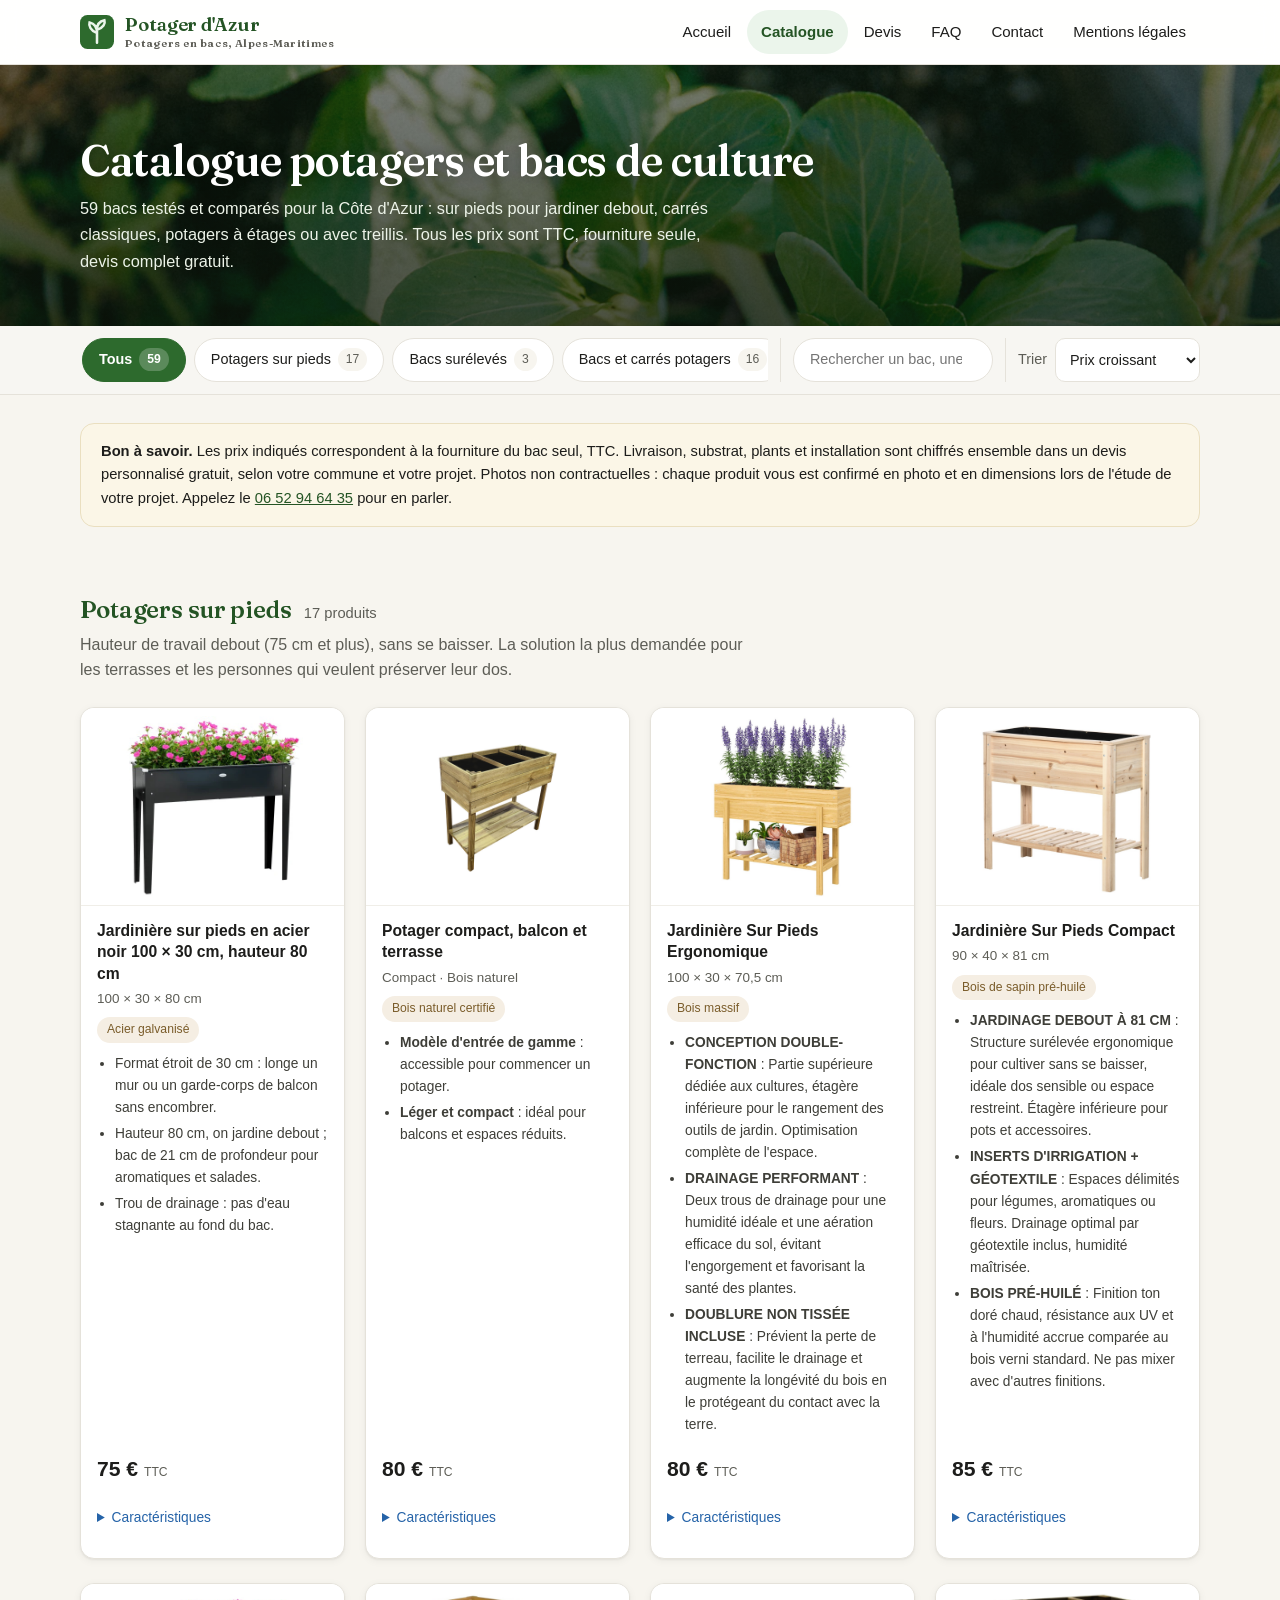
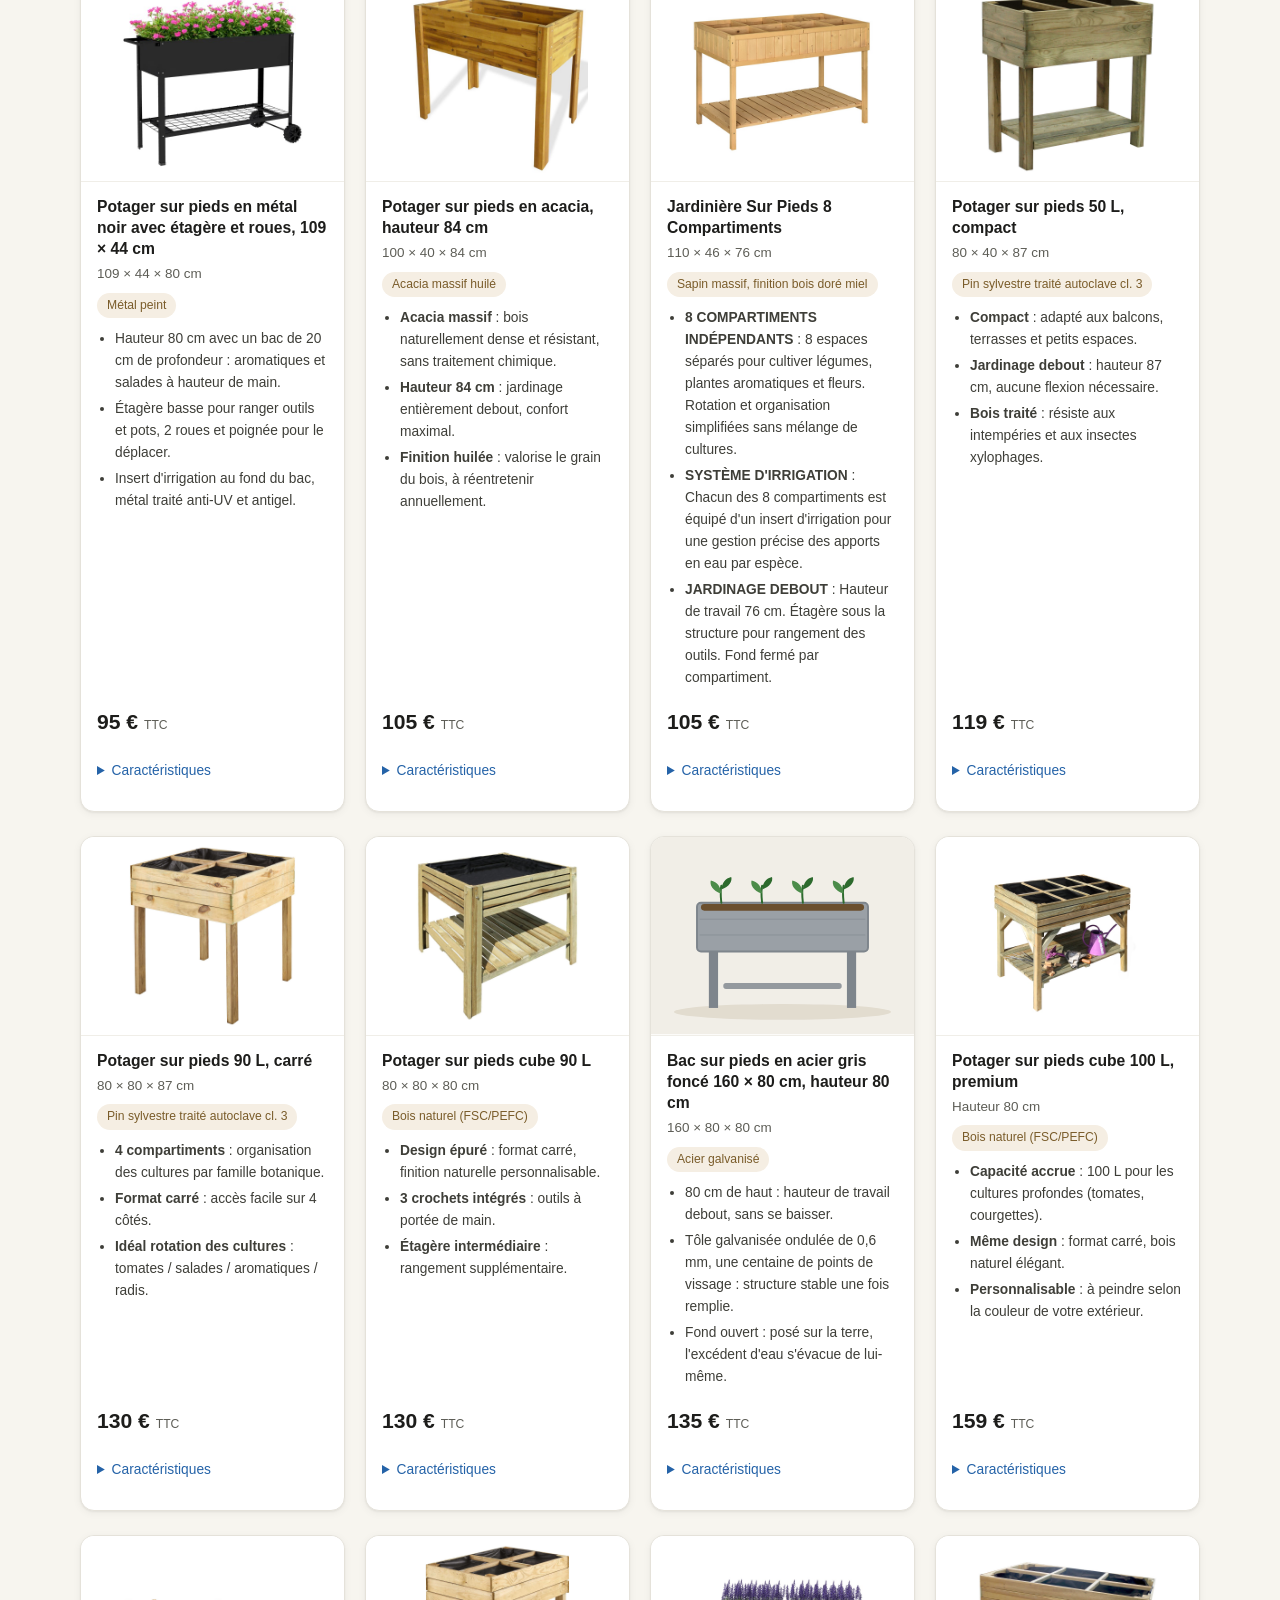
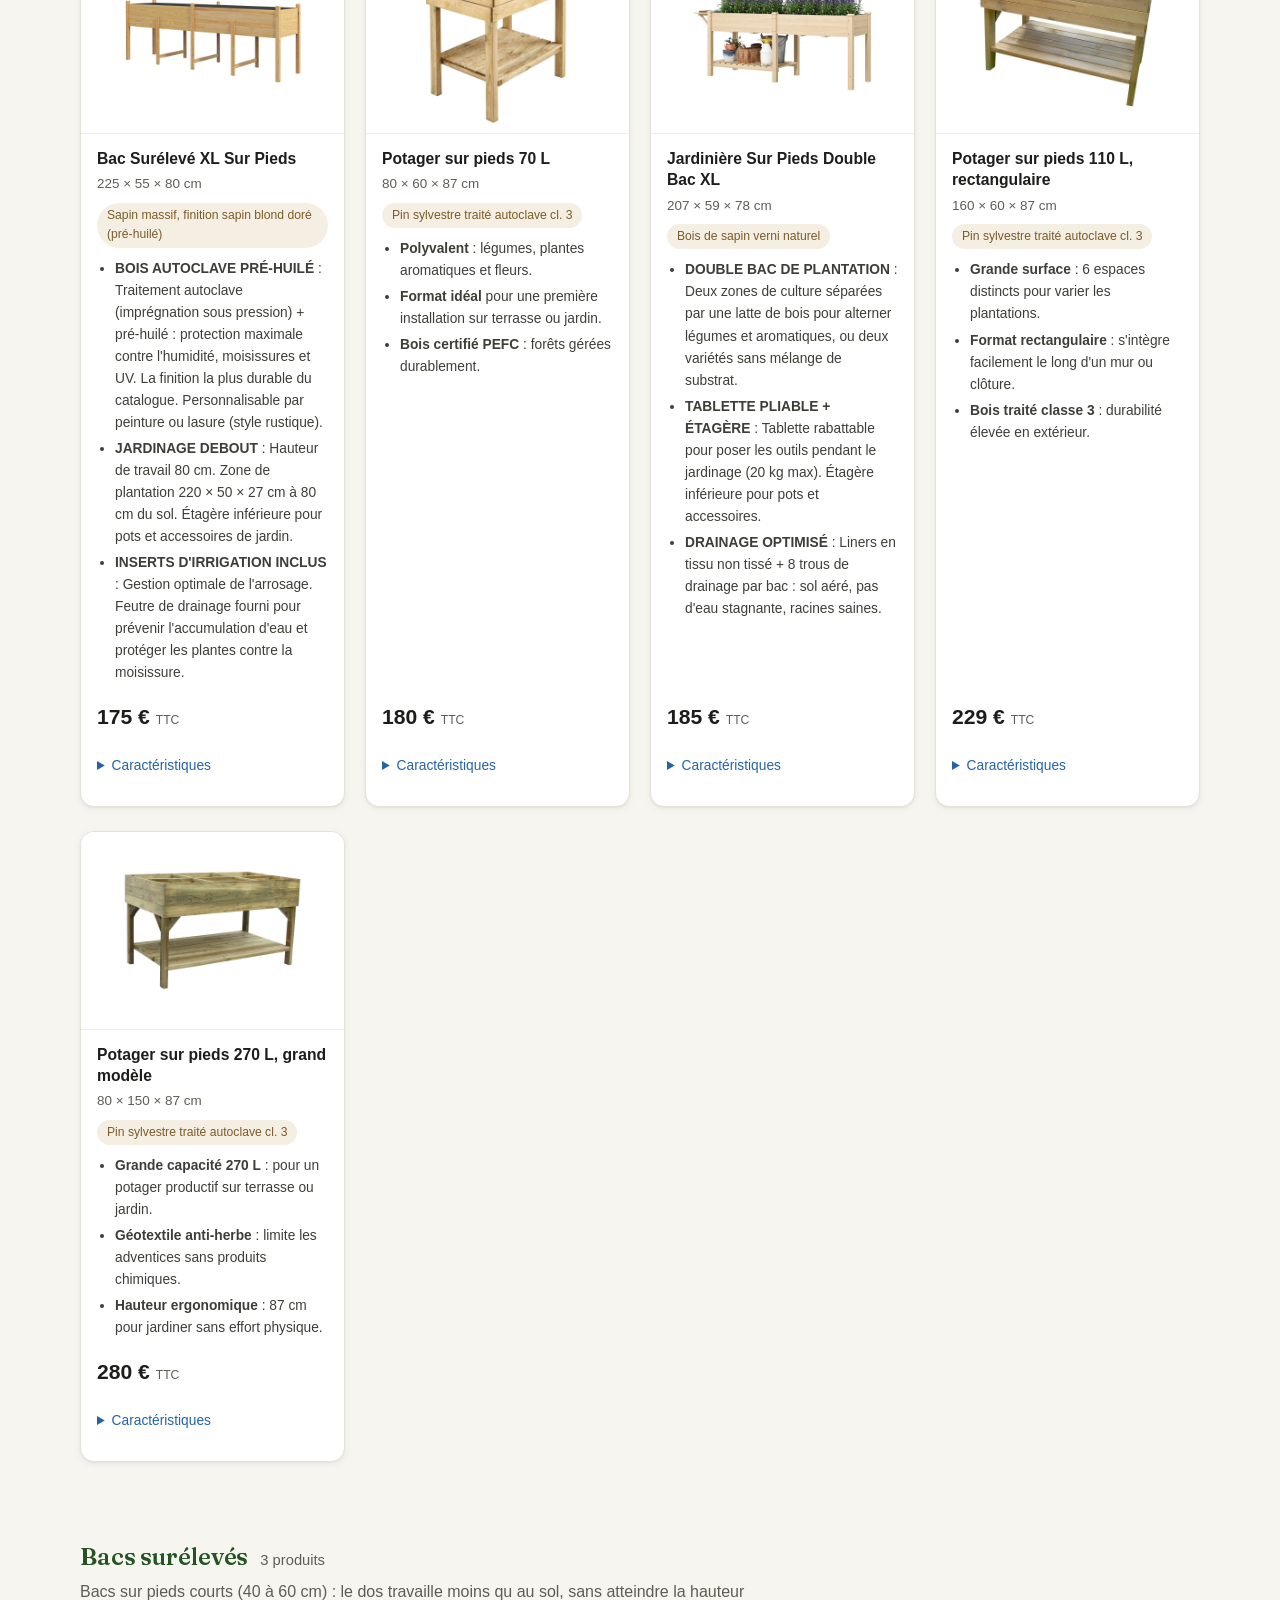
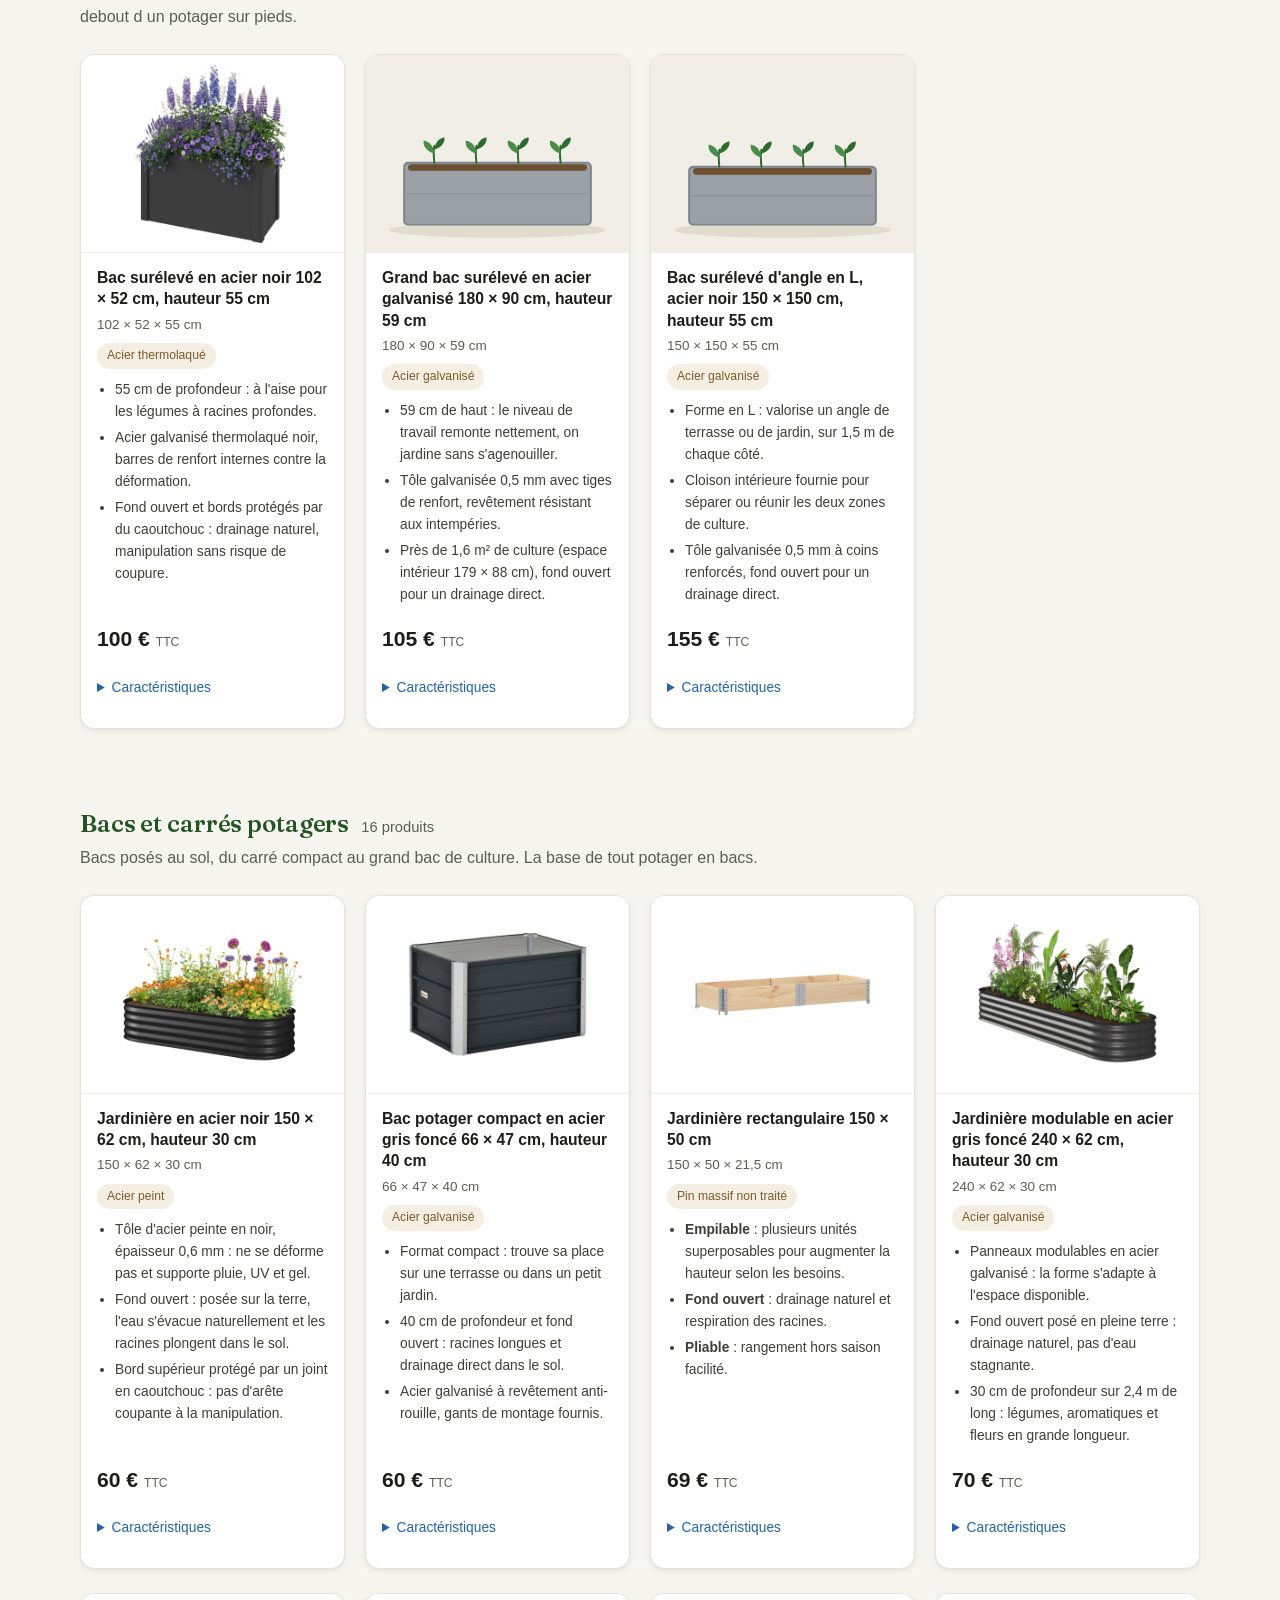
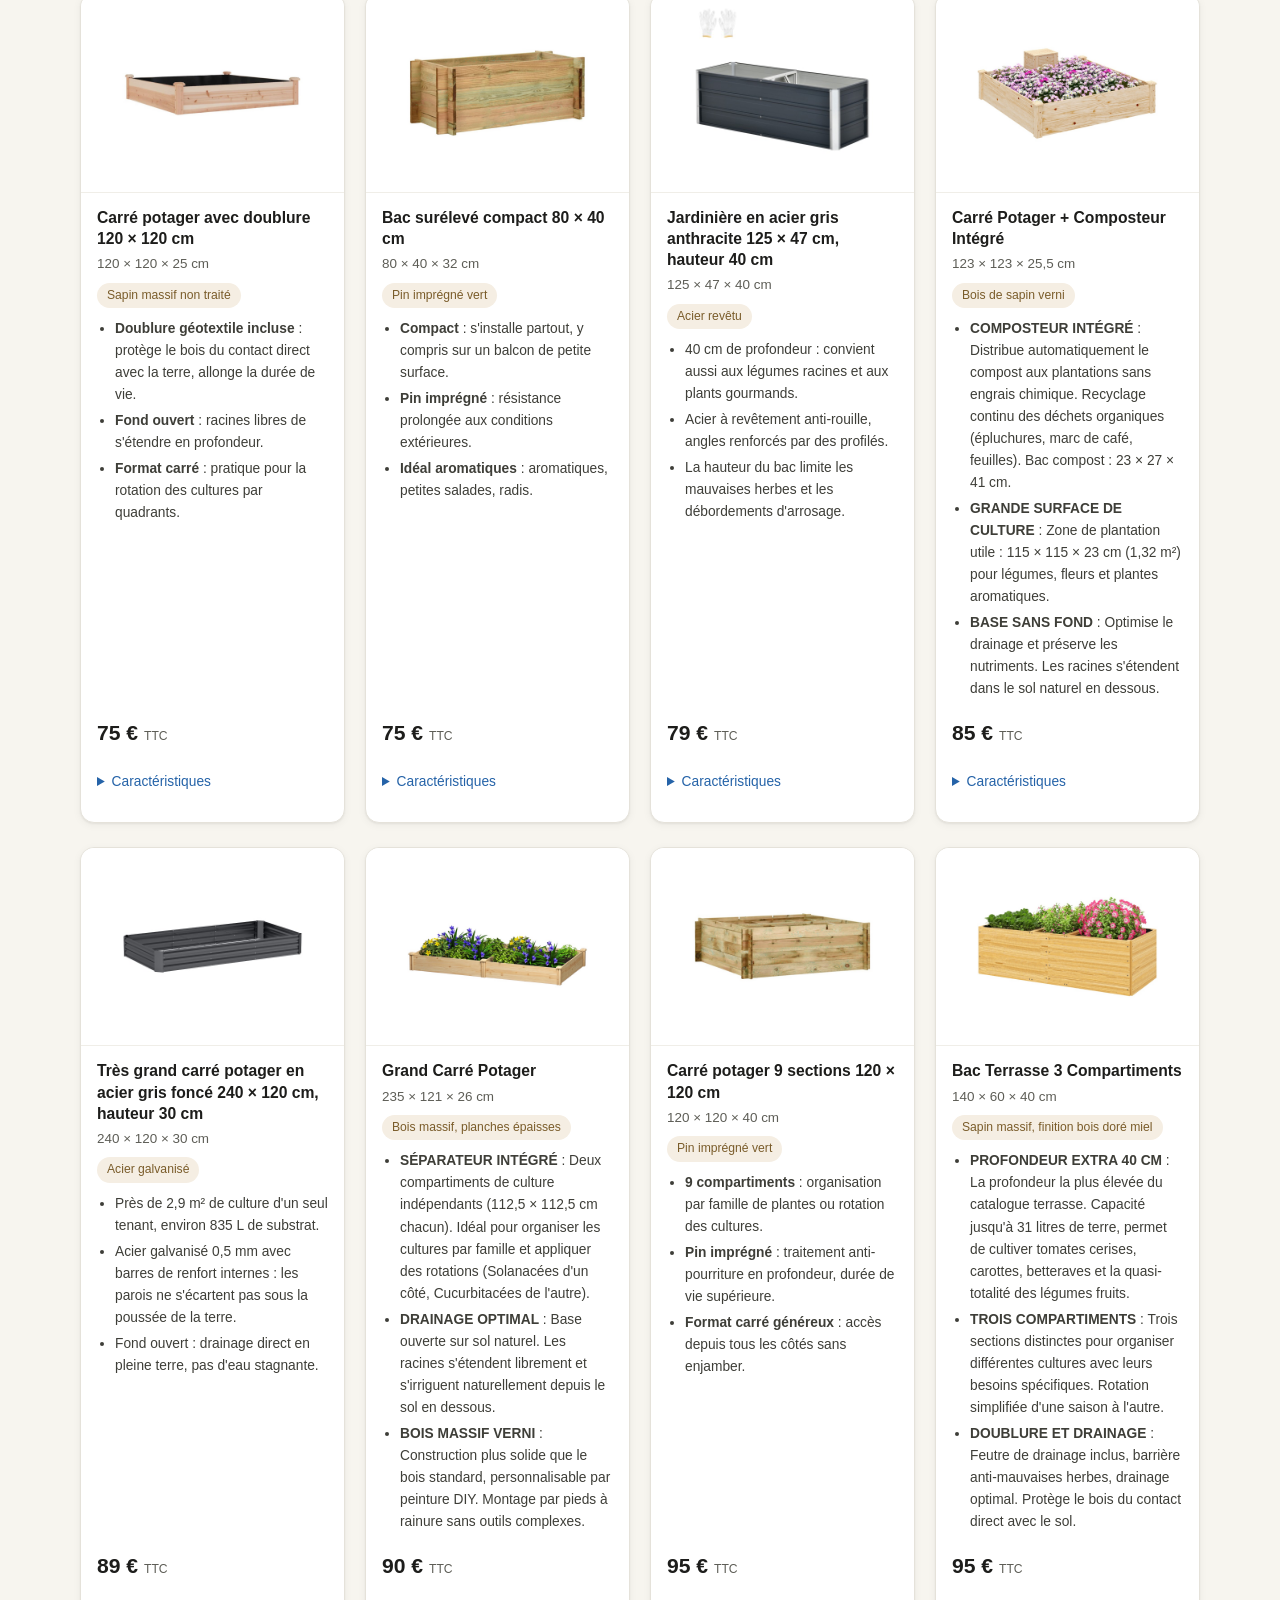
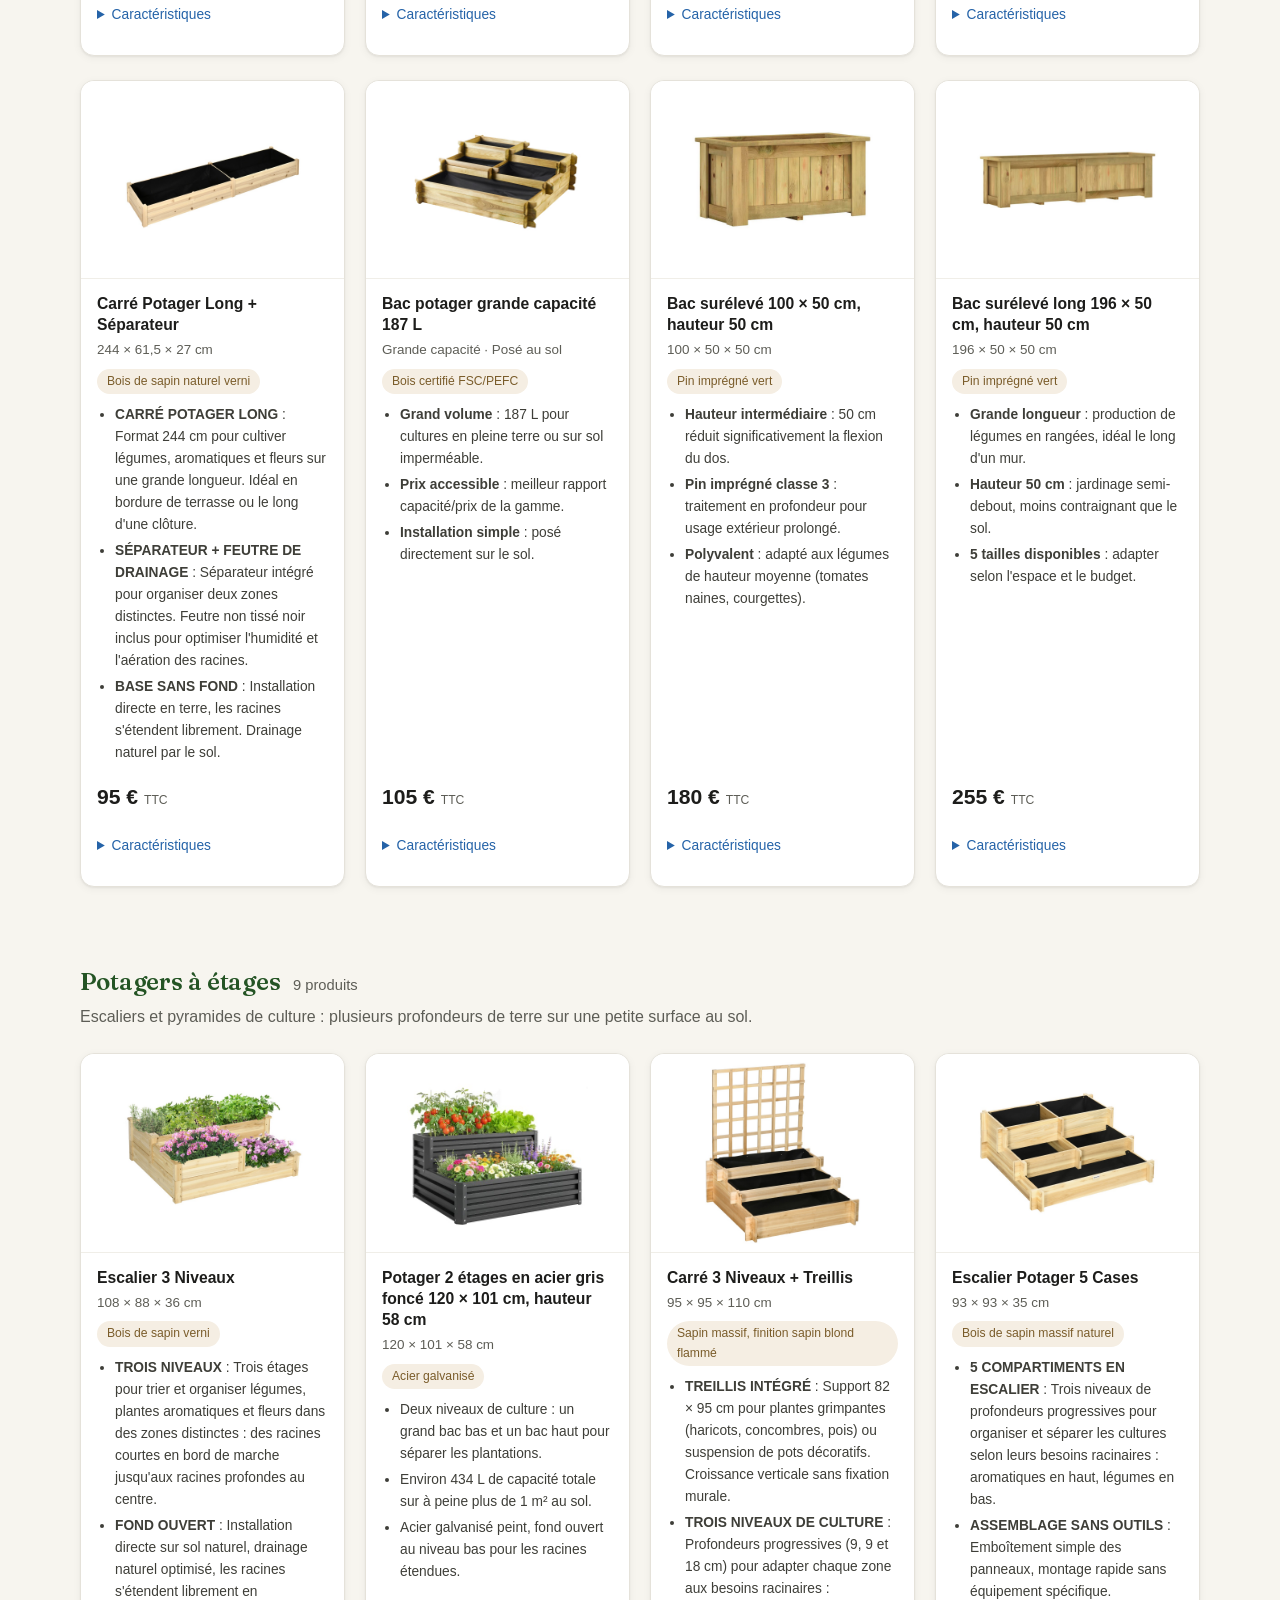
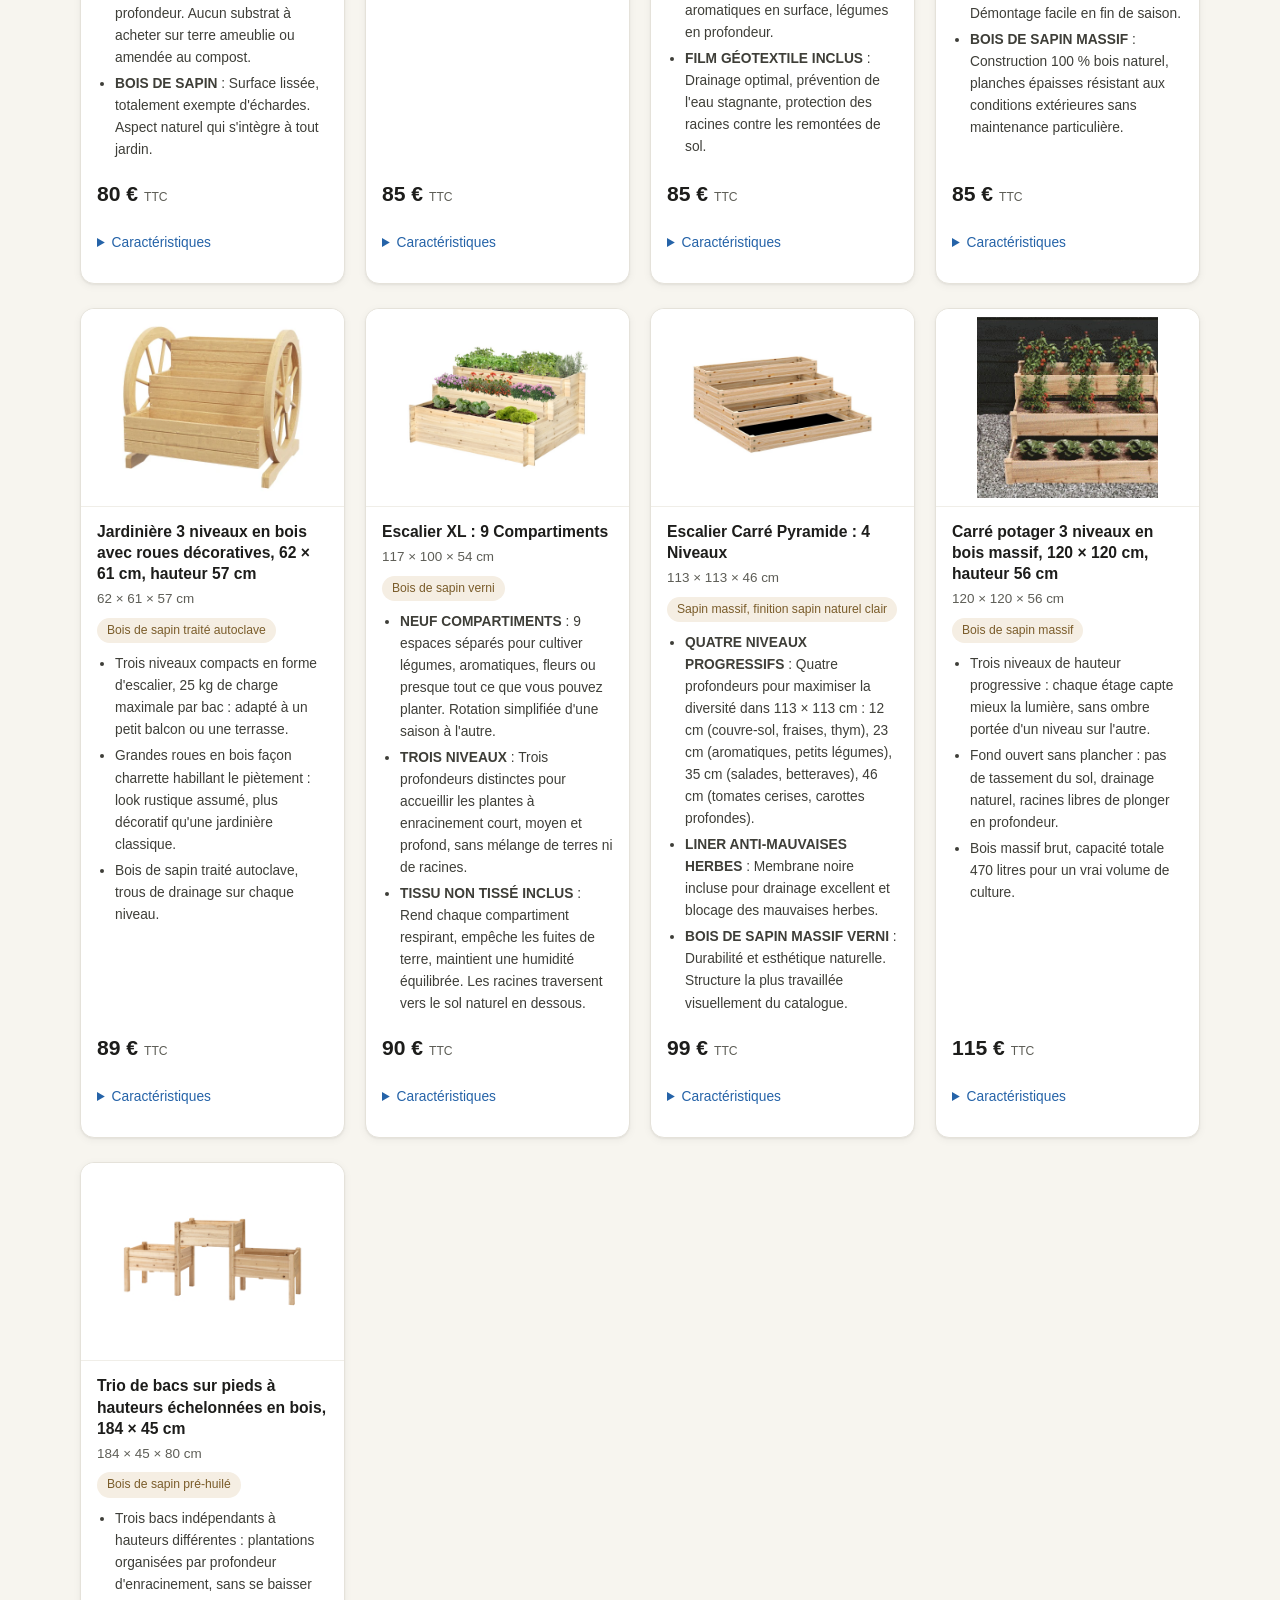
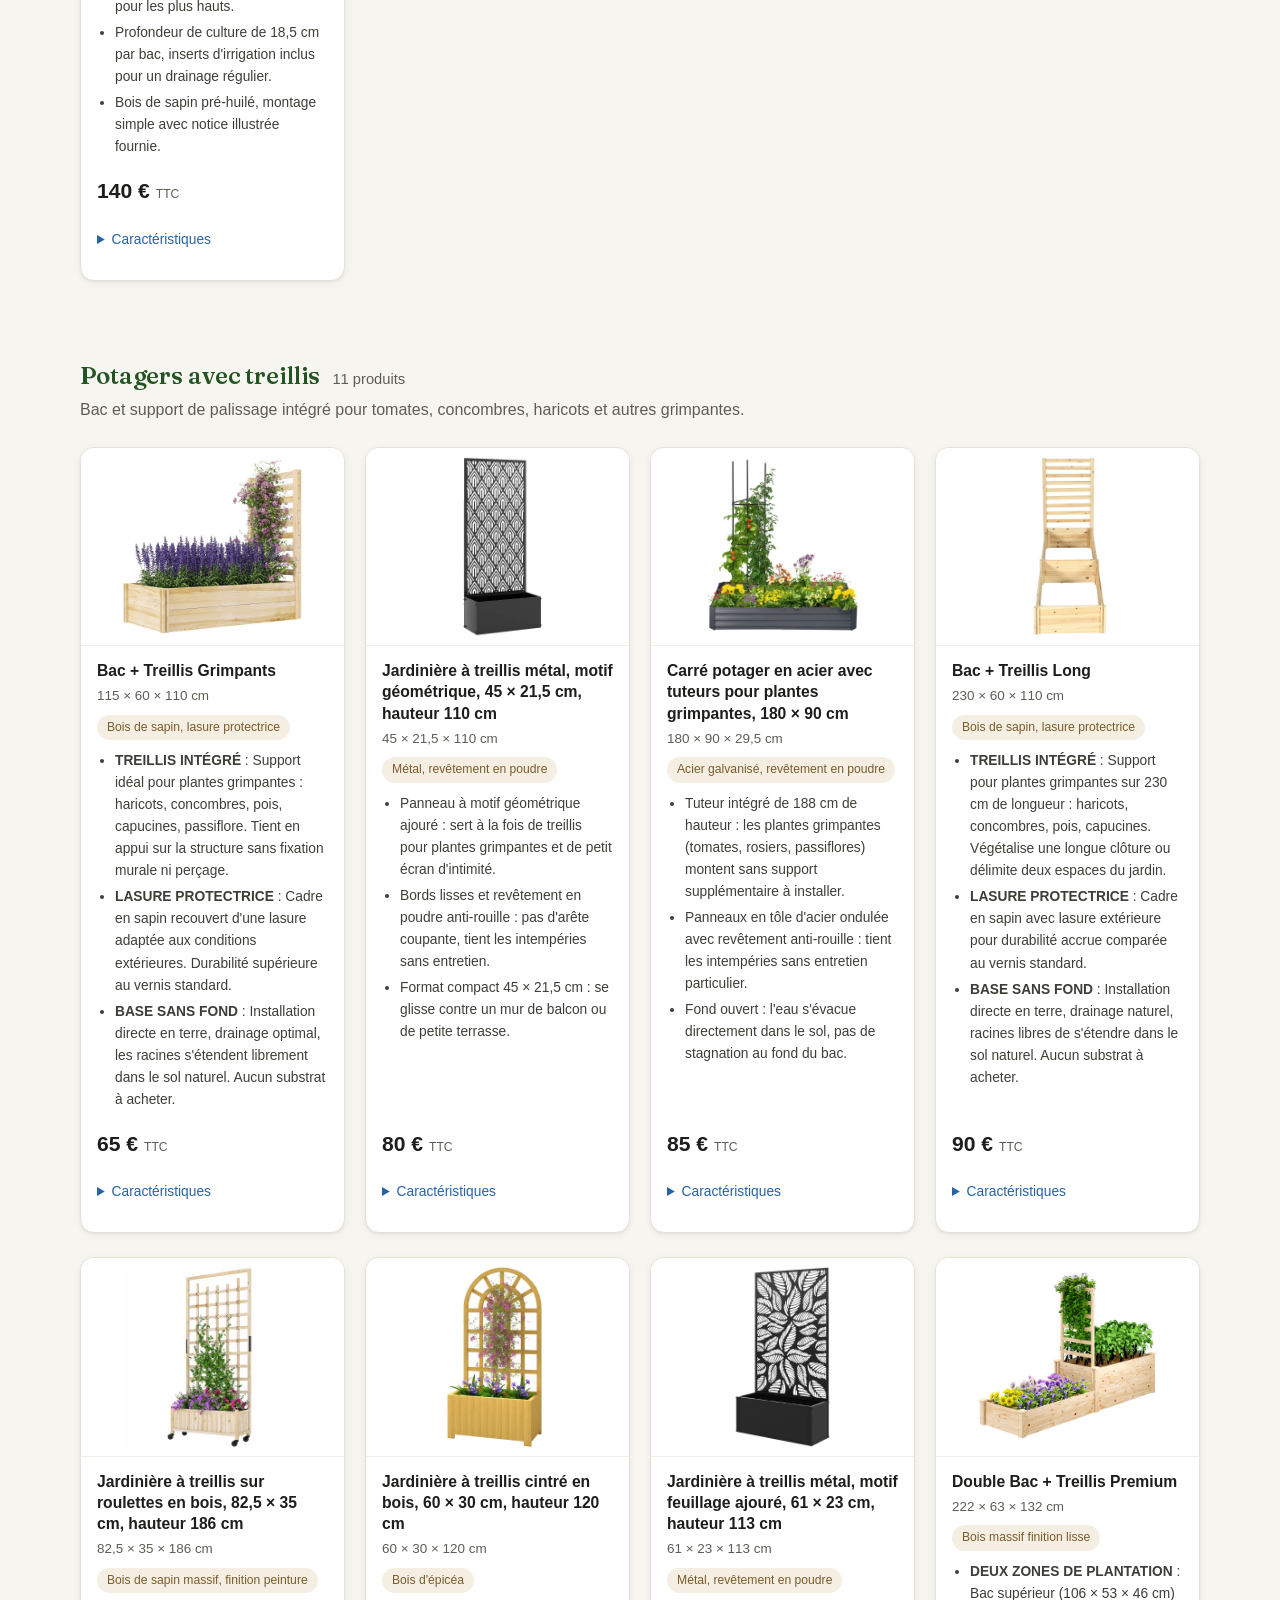
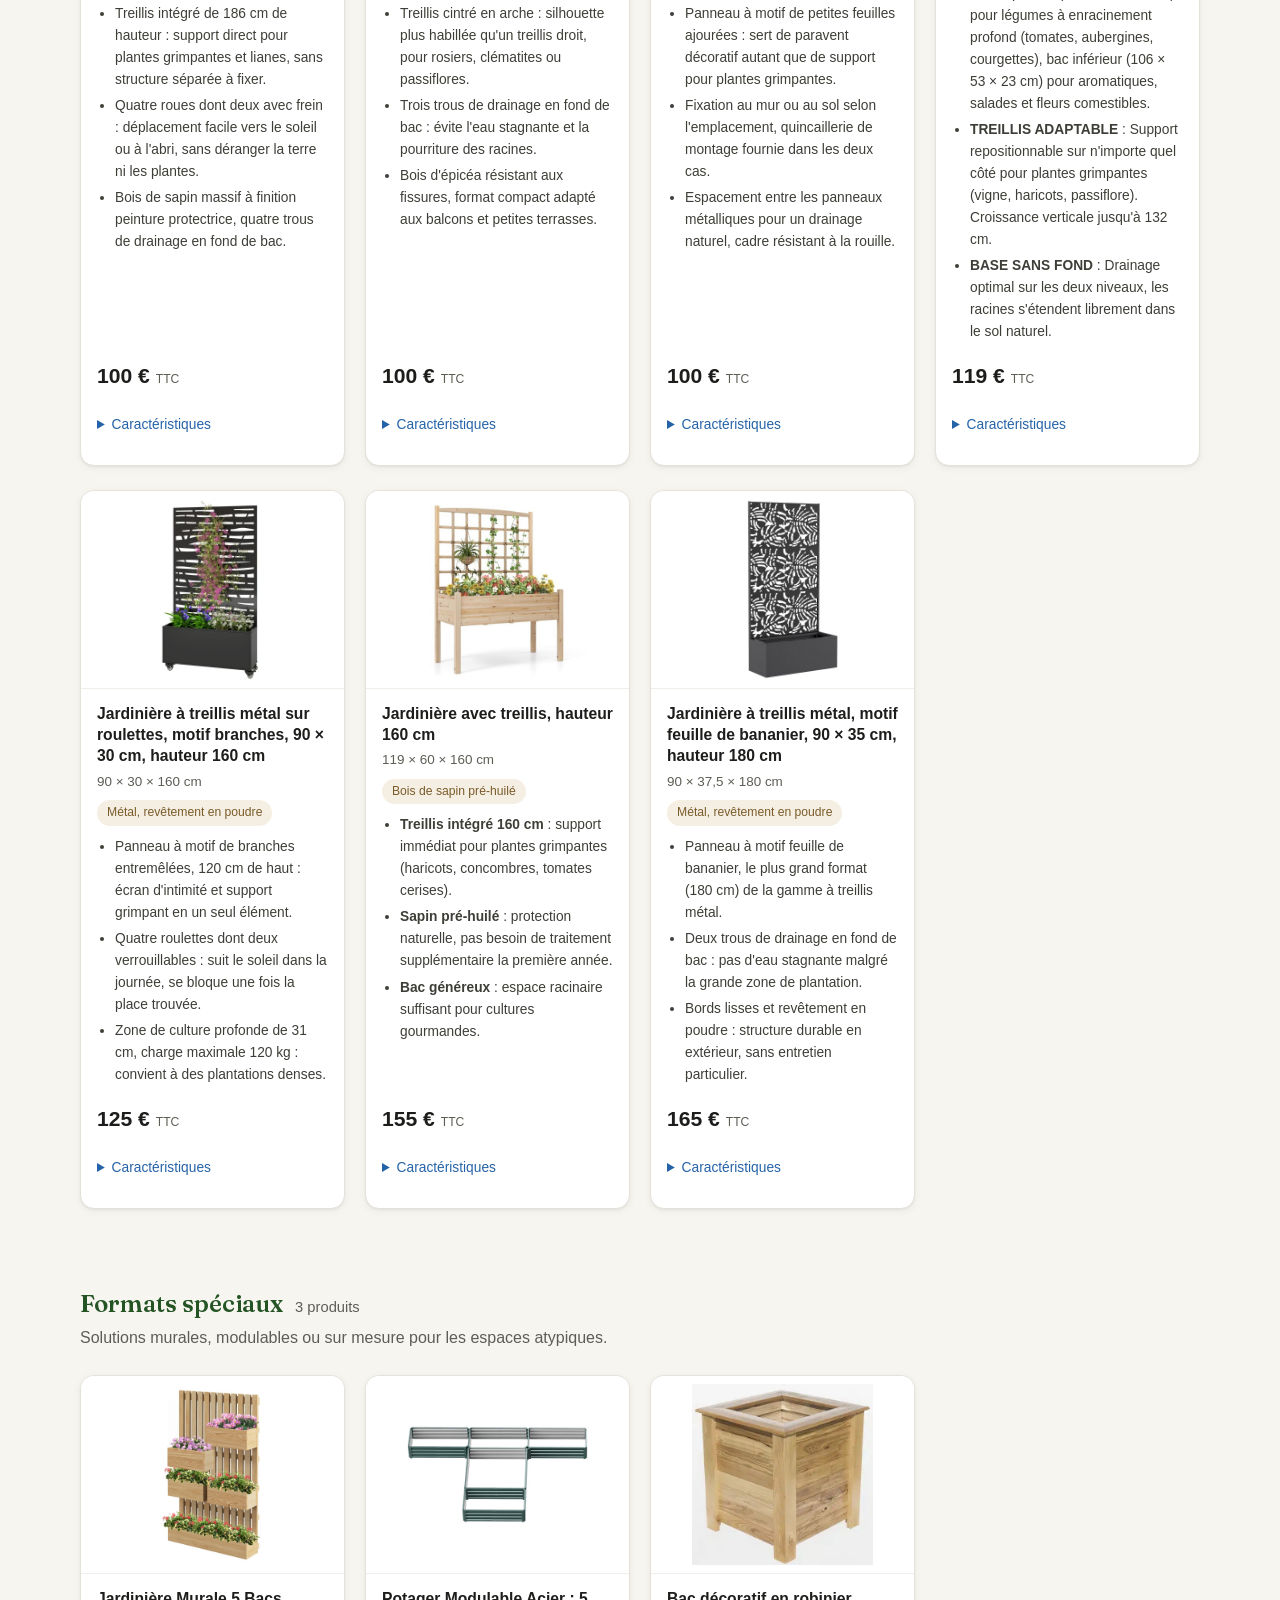
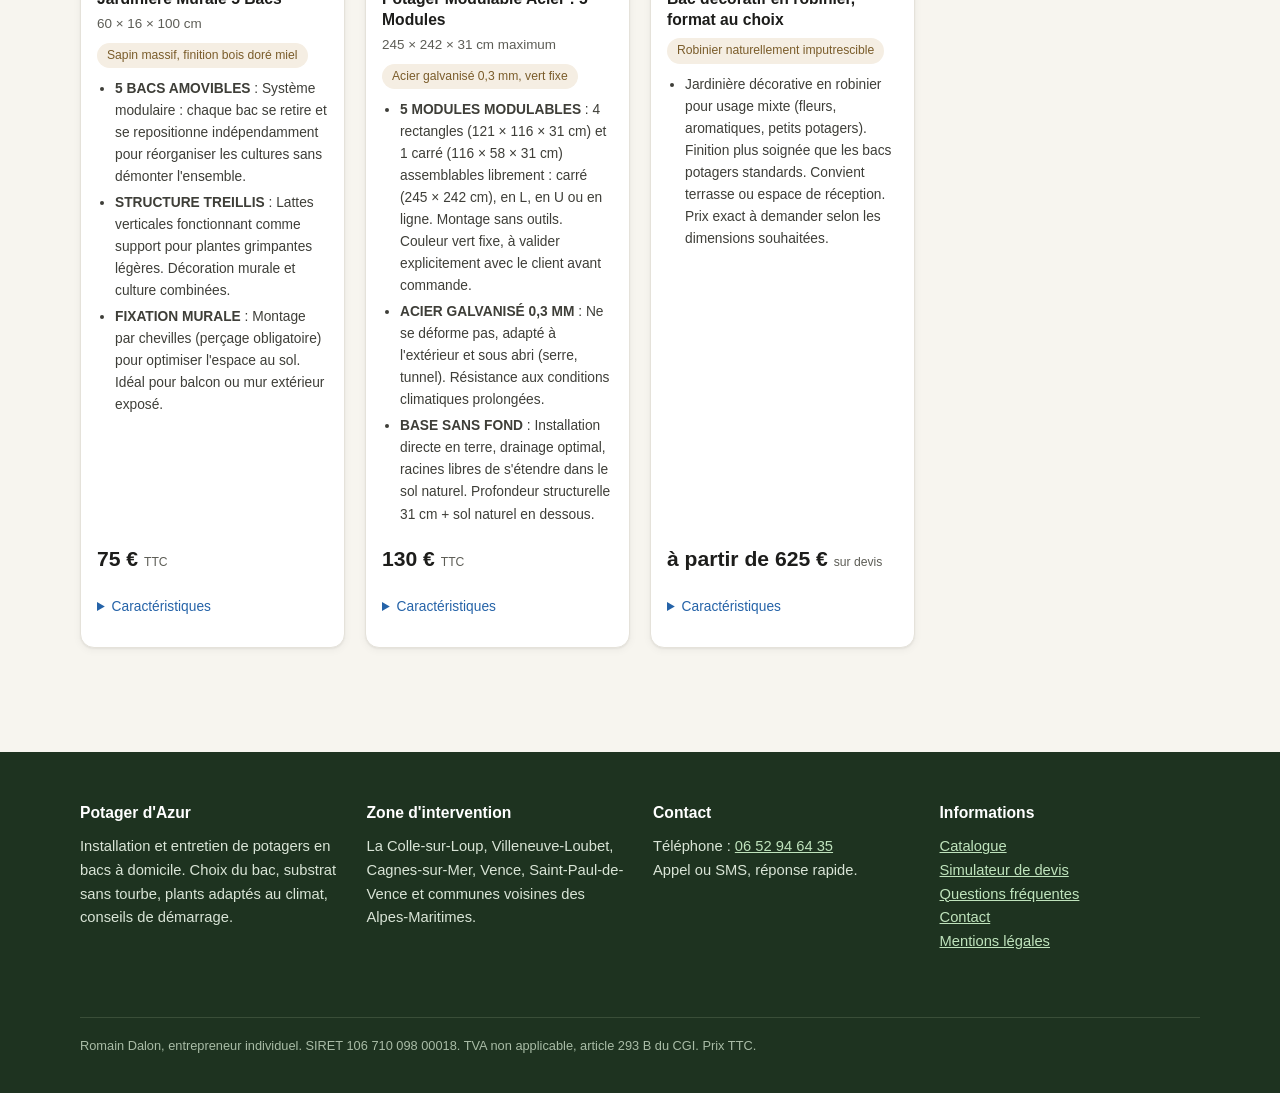
==== commit 2b4287a7: "Catalogue : 10 nouvelles fiches (treillis bois/métal à motifs, étages, bacs échelonnés) + barre de r" ====
--- a/catalogue.html
+++ b/catalogue.html
@@ -4,13 +4,13 @@
 <meta charset="UTF-8">
 <meta name="viewport" content="width=device-width, initial-scale=1.0">
 <title>Catalogue : Potager d'Azur</title>
-<meta name="description" content="49 potagers et bacs de culture comparés : sur pieds, carrés, à étages, avec treillis. Prix TTC, fourniture seule.">
+<meta name="description" content="59 potagers et bacs de culture comparés : sur pieds, carrés, à étages, avec treillis. Prix TTC, fourniture seule.">
 <link rel="canonical" href="https://potagerdazur.fr/catalogue.html">
 <meta property="og:site_name" content="Potager d'Azur">
 <meta property="og:type" content="website">
 <meta property="og:locale" content="fr_FR">
 <meta property="og:title" content="Catalogue : Potager d'Azur">
-<meta property="og:description" content="49 potagers et bacs de culture comparés : sur pieds, carrés, à étages, avec treillis. Prix TTC, fourniture seule.">
+<meta property="og:description" content="59 potagers et bacs de culture comparés : sur pieds, carrés, à étages, avec treillis. Prix TTC, fourniture seule.">
 <meta property="og:url" content="https://potagerdazur.fr/catalogue.html">
 <meta property="og:image" content="https://potagerdazur.fr/images/jardiniere-sur-pieds-ergonomique.jpg">
 <link rel="icon" href="data:image/svg+xml,%3Csvg xmlns='http://www.w3.org/2000/svg' viewBox='0 0 32 32'%3E%3Crect width='32' height='32' rx='7' fill='%232D6A2D'/%3E%3Cpath d='M16 26 V13 M16 17 C10 15 8 10 9 7 C14 8 16 12 16 17 M16 14 C22 12 24 8 23 5 C18 6 16 9 16 14' stroke='%23EBF5EB' stroke-width='2.4' fill='none' stroke-linecap='round'/%3E%3C/svg%3E">
@@ -19,7 +19,7 @@
 </head>
 <body>
 <header class="site"><div class="hwrap"><a class="logo" href="index.html"><svg viewBox="0 0 32 32" aria-hidden="true"><rect width="32" height="32" rx="7" fill="#2D6A2D"/><path d="M16 26 V13 M16 17 C10 15 8 10 9 7 C14 8 16 12 16 17 M16 14 C22 12 24 8 23 5 C18 6 16 9 16 14" stroke="#EBF5EB" stroke-width="2.4" fill="none" stroke-linecap="round"/></svg><span class="lname">Potager d'Azur<small>Potagers en bacs, Alpes-Maritimes</small></span></a><button id="nav-toggle" aria-expanded="false" aria-controls="nav-principal" aria-label="Menu"><svg width="22" height="22" viewBox="0 0 22 22" aria-hidden="true"><path d="M3 6h16M3 11h16M3 16h16" stroke="currentColor" stroke-width="2" stroke-linecap="round"/></svg></button><nav class="main" id="nav-principal" aria-label="Navigation principale"><a href="index.html">Accueil</a><a href="catalogue.html" class="actif" aria-current="page">Catalogue</a><a href="devis.html">Devis</a><a href="faq.html">FAQ</a><a href="contact.html">Contact</a><a href="mentions-legales.html">Mentions légales</a></nav></div></header>
-<div class="hero ph mince"><img src="images/ambiance/catalogue-bac.webp" alt="Jeunes légumes en pleine croissance dans un bac potager en bois" width="1600" height="700" fetchpriority="high"><div class="wrap"><h1>Catalogue potagers et bacs de culture</h1><p>49 bacs testés et comparés pour la Côte d'Azur : sur pieds pour jardiner debout, carrés classiques, potagers à étages ou avec treillis. Tous les prix sont TTC, fourniture seule, devis complet gratuit.</p></div></div><div class="toolbar"><div class="wrap"><div class="cats" id="filtres-cats" role="group" aria-label="Filtrer par catégorie"><button type="button" data-cat="tous" class="actif" aria-pressed="true">Tous <span class="n">49</span></button><button type="button" data-cat="surpied" aria-pressed="false">Potagers sur pieds <span class="n">17</span></button><button type="button" data-cat="sureleve" aria-pressed="false">Bacs surélevés <span class="n">3</span></button><button type="button" data-cat="sol" aria-pressed="false">Bacs et carrés potagers <span class="n">16</span></button><button type="button" data-cat="etage" aria-pressed="false">Potagers à étages <span class="n">6</span></button><button type="button" data-cat="treillis" aria-pressed="false">Potagers avec treillis <span class="n">4</span></button><button type="button" data-cat="special" aria-pressed="false">Formats spéciaux <span class="n">3</span></button></div><label class="tri"><span>Trier</span><select id="tri" aria-label="Trier par prix"><option value="asc">Prix croissant</option><option value="desc">Prix décroissant</option></select></label></div></div><div class="wrap"><div class="note"><strong>Bon à savoir.</strong> Les prix indiqués correspondent à la fourniture du bac seul, TTC. Livraison, substrat, plants et installation sont chiffrés ensemble dans un devis personnalisé gratuit, selon votre commune et votre projet. Photos non contractuelles : chaque produit vous est confirmé en photo et en dimensions lors de l'étude de votre projet. Appelez le <a href="tel:+33652946435">06 52 94 64 35</a> pour en parler.</div><section class="cat" data-cat="surpied"><div class="cat-tete"><h2 id="surpied">Potagers sur pieds</h2><span class="count">17 produits</span></div><p class="intro">Hauteur de travail debout (75 cm et plus), sans se baisser. La solution la plus demandée pour les terrasses et les personnes qui veulent préserver leur dos.</p><div class="grille"><article class="carte" tabindex="0" role="button" data-prix="75" aria-label="Voir le détail : Jardinière sur pieds en acier noir 100 × 30 cm, hauteur 80 cm"><img src="images/jardiniere-sur-pieds-en-acier-noir-100-30-cm-hauteur-80-cm.jpg" alt="Jardinière sur pieds en acier noir 100 × 30 cm, hauteur 80 cm" loading="lazy" width="400" height="300"><div class="cbody"><h3>Jardinière sur pieds en acier noir 100 × 30 cm, hauteur 80 cm</h3><div class="dims">100 × 30 × 80 cm</div><span class="badge">Acier galvanisé</span><ul class="points"><li>Format étroit de 30 cm : longe un mur ou un garde-corps de balcon sans encombrer.</li><li>Hauteur 80 cm, on jardine debout ; bac de 21 cm de profondeur pour aromatiques et salades.</li><li>Trou de drainage : pas d'eau stagnante au fond du bac.</li></ul><div class="prix">75 € <small>TTC</small></div><details><summary>Caractéristiques</summary><table><tr><td>Dimensions</td><td>100 × 30 × 80 cm</td></tr><tr><td>Bac de culture (intérieur)</td><td>97 × 27 × 21 cm</td></tr><tr><td>Hauteur des pieds</td><td>58 cm</td></tr><tr><td>Matériau</td><td>Acier galvanisé</td></tr><tr><td>Couleur</td><td>Noir</td></tr><tr><td>Charge maximale</td><td>50 kg</td></tr></table></details></div></article><article class="carte" tabindex="0" role="button" data-prix="80" aria-label="Voir le détail : Potager compact, balcon et terrasse"><img src="images/potager-compact-balcon-et-terrasse.jpg" alt="Potager compact, balcon et terrasse" loading="lazy" width="400" height="300"><div class="cbody"><h3>Potager compact, balcon et terrasse</h3><div class="dims">Compact · Bois naturel</div><span class="badge">Bois naturel certifié</span><ul class="points"><li><strong>Modèle d'entrée de gamme</strong> : accessible pour commencer un potager.</li><li><strong>Léger et compact</strong> : idéal pour balcons et espaces réduits.</li></ul><div class="prix">80 € <small>TTC</small></div><details><summary>Caractéristiques</summary><table><tr><td>Matériau</td><td>Bois naturel certifié</td></tr><tr><td>Usage</td><td>Balcon, terrasse, petit jardin</td></tr></table></details></div></article><article class="carte" tabindex="0" role="button" data-prix="80" aria-label="Voir le détail : Jardinière Sur Pieds Ergonomique"><img src="images/jardiniere-sur-pieds-ergonomique.jpg" alt="Jardinière Sur Pieds Ergonomique" loading="lazy" width="400" height="300"><div class="cbody"><h3>Jardinière Sur Pieds Ergonomique</h3><div class="dims">100 × 30 × 70,5 cm</div><span class="badge">Bois massif</span><ul class="points"><li><strong>CONCEPTION DOUBLE-FONCTION</strong> : Partie supérieure dédiée aux cultures, étagère inférieure pour le rangement des outils de jardin. Optimisation complète de l'espace.</li><li><strong>DRAINAGE PERFORMANT</strong> : Deux trous de drainage pour une humidité idéale et une aération efficace du sol, évitant l'engorgement et favorisant la santé des plantes.</li><li><strong>DOUBLURE NON TISSÉE INCLUSE</strong> : Prévient la perte de terreau, facilite le drainage et augmente la longévité du bois en le protégeant du contact avec la terre.</li></ul><div class="prix">80 € <small>TTC</small></div><details><summary>Caractéristiques</summary><table><tr><td>Usage</td><td>Terrasse, balcon</td></tr><tr><td>Hauteur de travail</td><td>70,5 cm, jardinage debout</td></tr><tr><td>Base</td><td>Avec fond + 2 trous drainage</td></tr><tr><td>Dim. intérieures</td><td>97 × 18,5 × 19,5 cm</td></tr><tr><td>Charge bac</td><td>50 kg max</td></tr><tr><td>Charge étagère</td><td>25 kg max</td></tr><tr><td>Poids</td><td>7,5 kg</td></tr><tr><td>Étagère</td><td>Rangement outils en dessous</td></tr><tr><td>Matériau</td><td>Bois massif</td></tr></table></details></div></article><article class="carte" tabindex="0" role="button" data-prix="85" aria-label="Voir le détail : Jardinière Sur Pieds Compact"><img src="images/jardiniere-sur-pieds-compact.jpg" alt="Jardinière Sur Pieds Compact" loading="lazy" width="400" height="300"><div class="cbody"><h3>Jardinière Sur Pieds Compact</h3><div class="dims">90 × 40 × 81 cm</div><span class="badge">Bois de sapin pré-huilé</span><ul class="points"><li><strong>JARDINAGE DEBOUT À 81 CM</strong> : Structure surélevée ergonomique pour cultiver sans se baisser, idéale dos sensible ou espace restreint. Étagère inférieure pour pots et accessoires.</li><li><strong>INSERTS D'IRRIGATION + GÉOTEXTILE</strong> : Espaces délimités pour légumes, aromatiques ou fleurs. Drainage optimal par géotextile inclus, humidité maîtrisée.</li><li><strong>BOIS PRÉ-HUILÉ</strong> : Finition ton doré chaud, résistance aux UV et à l'humidité accrue comparée au bois verni standard. Ne pas mixer avec d'autres finitions.</li></ul><div class="prix">85 € <small>TTC</small></div><details><summary>Caractéristiques</summary><table><tr><td>Usage</td><td>Terrasse, balcon</td></tr><tr><td>Hauteur travail</td><td>81 cm, jardinage debout</td></tr><tr><td>Bac intérieur</td><td>83 × 32 × 26 cm</td></tr><tr><td>Étagère</td><td>86 × 35 × 13,5 cm</td></tr><tr><td>Charge bac</td><td>60 kg max</td></tr><tr><td>Charge étagère</td><td>25 kg max</td></tr><tr><td>Charge totale</td><td>85 kg max</td></tr><tr><td>Accessoires</td><td>Inserts irrigation + géotextile inclus</td></tr><tr><td>Matériau</td><td>Bois de sapin pré-huilé</td></tr><tr><td>Poids</td><td>8,5 kg</td></tr></table></details></div></article><article class="carte" tabindex="0" role="button" data-prix="95" aria-label="Voir le détail : Potager sur pieds en métal noir avec étagère et roues, 109 × 44 cm"><img src="images/potager-sur-pieds-en-metal-noir-avec-etagere-et-roues-109-44-cm.jpg" alt="Potager sur pieds en métal noir avec étagère et roues, 109 × 44 cm" loading="lazy" width="400" height="300"><div class="cbody"><h3>Potager sur pieds en métal noir avec étagère et roues, 109 × 44 cm</h3><div class="dims">109 × 44 × 80 cm</div><span class="badge">Métal peint</span><ul class="points"><li>Hauteur 80 cm avec un bac de 20 cm de profondeur : aromatiques et salades à hauteur de main.</li><li>Étagère basse pour ranger outils et pots, 2 roues et poignée pour le déplacer.</li><li>Insert d'irrigation au fond du bac, métal traité anti-UV et antigel.</li></ul><div class="prix">95 € <small>TTC</small></div><details><summary>Caractéristiques</summary><table><tr><td>Dimensions</td><td>109 × 44 × 80 cm</td></tr><tr><td>Bac de culture (intérieur)</td><td>95 × 35 × 20 cm</td></tr><tr><td>Étagère</td><td>90 × 34 cm, hauteur 20 cm du sol</td></tr><tr><td>Matériau</td><td>Métal peint</td></tr><tr><td>Couleur</td><td>Noir</td></tr><tr><td>Charge maximale</td><td>50 kg (dont 15 kg sur l'étagère)</td></tr></table></details></div></article><article class="carte" tabindex="0" role="button" data-prix="105" aria-label="Voir le détail : Potager sur pieds en acacia, hauteur 84 cm"><img src="images/potager-sur-pieds-en-acacia-hauteur-84-cm.jpg" alt="Potager sur pieds en acacia, hauteur 84 cm" loading="lazy" width="400" height="300"><div class="cbody"><h3>Potager sur pieds en acacia, hauteur 84 cm</h3><div class="dims">100 × 40 × 84 cm</div><span class="badge">Acacia massif huilé</span><ul class="points"><li><strong>Acacia massif</strong> : bois naturellement dense et résistant, sans traitement chimique.</li><li><strong>Hauteur 84 cm</strong> : jardinage entièrement debout, confort maximal.</li><li><strong>Finition huilée</strong> : valorise le grain du bois, à réentretenir annuellement.</li></ul><div class="prix">105 € <small>TTC</small></div><details><summary>Caractéristiques</summary><table><tr><td>Dimensions</td><td>100 × 40 × 84 cm</td></tr><tr><td>Matériau</td><td>Acacia massif huilé</td></tr><tr><td>Hauteur ergonomique</td><td>84 cm</td></tr><tr><td>Finition</td><td>Huile légère, aspect naturel</td></tr><tr><td>Style</td><td>Sobre et rustique</td></tr></table></details></div></article><article class="carte" tabindex="0" role="button" data-prix="105" aria-label="Voir le détail : Jardinière Sur Pieds 8 Compartiments"><img src="images/jardiniere-sur-pieds-8-compartiments.jpg" alt="Jardinière Sur Pieds 8 Compartiments" loading="lazy" width="400" height="300"><div class="cbody"><h3>Jardinière Sur Pieds 8 Compartiments</h3><div class="dims">110 × 46 × 76 cm</div><span class="badge">Sapin massif, finition bois doré miel</span><ul class="points"><li><strong>8 COMPARTIMENTS INDÉPENDANTS</strong> : 8 espaces séparés pour cultiver légumes, plantes aromatiques et fleurs. Rotation et organisation simplifiées sans mélange de cultures.</li><li><strong>SYSTÈME D'IRRIGATION</strong> : Chacun des 8 compartiments est équipé d'un insert d'irrigation pour une gestion précise des apports en eau par espèce.</li><li><strong>JARDINAGE DEBOUT</strong> : Hauteur de travail 76 cm. Étagère sous la structure pour rangement des outils. Fond fermé par compartiment.</li></ul><div class="prix">105 € <small>TTC</small></div><details><summary>Caractéristiques</summary><table><tr><td>Usage</td><td>Terrasse, balcon</td></tr><tr><td>Compartiments</td><td>8 inserts d'irrigation individuels</td></tr><tr><td>Hauteur</td><td>76 cm, jardinage debout</td></tr><tr><td>Base</td><td>Avec fond</td></tr><tr><td>Design</td><td>Planches verticales, style contemporain</td></tr><tr><td>Coloris</td><td>Naturel clair ou naturel foncé</td></tr></table></details></div></article><article class="carte" tabindex="0" role="button" data-prix="119" aria-label="Voir le détail : Potager sur pieds 50 L, compact"><img src="images/potager-sur-pieds-50-l-compact.jpg" alt="Potager sur pieds 50 L, compact" loading="lazy" width="400" height="300"><div class="cbody"><h3>Potager sur pieds 50 L, compact</h3><div class="dims">80 × 40 × 87 cm</div><span class="badge">Pin sylvestre traité autoclave cl. 3</span><ul class="points"><li><strong>Compact</strong> : adapté aux balcons, terrasses et petits espaces.</li><li><strong>Jardinage debout</strong> : hauteur 87 cm, aucune flexion nécessaire.</li><li><strong>Bois traité</strong> : résiste aux intempéries et aux insectes xylophages.</li></ul><div class="prix">119 € <small>TTC</small></div><details><summary>Caractéristiques</summary><table><tr><td>Dimensions</td><td>80 × 40 × 87 cm</td></tr><tr><td>Capacité</td><td>50 litres</td></tr><tr><td>Matériau</td><td>Pin sylvestre traité autoclave cl. 3</td></tr><tr><td>Certification</td><td>PEFC</td></tr><tr><td>Hauteur ergonomique</td><td>87 cm</td></tr><tr><td>Accessoires</td><td>Géotextile inclus</td></tr></table></details></div></article><article class="carte" tabindex="0" role="button" data-prix="130" aria-label="Voir le détail : Potager sur pieds 90 L, carré"><img src="images/potager-sur-pieds-90-l-carre.jpg" alt="Potager sur pieds 90 L, carré" loading="lazy" width="400" height="300"><div class="cbody"><h3>Potager sur pieds 90 L, carré</h3><div class="dims">80 × 80 × 87 cm</div><span class="badge">Pin sylvestre traité autoclave cl. 3</span><ul class="points"><li><strong>4 compartiments</strong> : organisation des cultures par famille botanique.</li><li><strong>Format carré</strong> : accès facile sur 4 côtés.</li><li><strong>Idéal rotation des cultures</strong> : tomates / salades / aromatiques / radis.</li></ul><div class="prix">130 € <small>TTC</small></div><details><summary>Caractéristiques</summary><table><tr><td>Dimensions</td><td>80 × 80 × 87 cm</td></tr><tr><td>Capacité</td><td>90 litres</td></tr><tr><td>Compartiments</td><td>4 zones distinctes</td></tr><tr><td>Matériau</td><td>Pin sylvestre traité autoclave cl. 3</td></tr><tr><td>Certification</td><td>PEFC</td></tr><tr><td>Accessoires</td><td>Géotextile inclus</td></tr></table></details></div></article><article class="carte" tabindex="0" role="button" data-prix="130" aria-label="Voir le détail : Potager sur pieds cube 90 L"><img src="images/potager-sur-pieds-cube-90-l.jpg" alt="Potager sur pieds cube 90 L" loading="lazy" width="400" height="300"><div class="cbody"><h3>Potager sur pieds cube 90 L</h3><div class="dims">80 × 80 × 80 cm</div><span class="badge">Bois naturel (FSC/PEFC)</span><ul class="points"><li><strong>Design épuré</strong> : format carré, finition naturelle personnalisable.</li><li><strong>3 crochets intégrés</strong> : outils à portée de main.</li><li><strong>Étagère intermédiaire</strong> : rangement supplémentaire.</li></ul><div class="prix">130 € <small>TTC</small></div><details><summary>Caractéristiques</summary><table><tr><td>Dimensions</td><td>80 × 80 × 80 cm</td></tr><tr><td>Capacité</td><td>90 litres</td></tr><tr><td>Matériau</td><td>Bois naturel (FSC/PEFC)</td></tr><tr><td>Hauteur</td><td>80 cm</td></tr><tr><td>Accessoires</td><td>Crochets + étagère + géotextile</td></tr><tr><td>Personnalisation</td><td>Peinture extérieure possible</td></tr></table></details></div></article><article class="carte" tabindex="0" role="button" data-prix="135" aria-label="Voir le détail : Bac sur pieds en acier gris foncé 160 × 80 cm, hauteur 80 cm"><svg viewBox="0 0 400 300" role="img" aria-label="Illustration : Bac sur pieds en acier gris foncé 160 × 80 cm, hauteur 80 cm" xmlns="http://www.w3.org/2000/svg"><rect width="400" height="300" fill="#F1EEE7"/><ellipse cx="200" cy="266" rx="165" ry="12" fill="#E2DCCF"/><rect x="88" y="168" width="14" height="92" fill="#7E858C"/><rect x="298" y="168" width="14" height="92" fill="#7E858C"/><rect x="110" y="222" width="180" height="9" rx="4" fill="#7E858C" opacity="0.8"/><rect x="70" y="100" width="260" height="74" rx="6" fill="#9AA0A6" stroke="#7E858C" stroke-width="3"/><line x1="74" y1="125" x2="326" y2="125" stroke="#7E858C" stroke-width="1.5" opacity="0.55"/><line x1="74" y1="149" x2="326" y2="149" stroke="#7E858C" stroke-width="1.5" opacity="0.55"/><rect x="76" y="102" width="248" height="10" rx="5" fill="#6B4F2E"/><g transform="translate(107,100)">
+<div class="hero ph mince"><img src="images/ambiance/catalogue-bac.webp" alt="Jeunes légumes en pleine croissance dans un bac potager en bois" width="1600" height="700" fetchpriority="high"><div class="wrap"><h1>Catalogue potagers et bacs de culture</h1><p>59 bacs testés et comparés pour la Côte d'Azur : sur pieds pour jardiner debout, carrés classiques, potagers à étages ou avec treillis. Tous les prix sont TTC, fourniture seule, devis complet gratuit.</p></div></div><div class="toolbar"><div class="wrap"><div class="cats" id="filtres-cats" role="group" aria-label="Filtrer par catégorie"><button type="button" data-cat="tous" class="actif" aria-pressed="true">Tous <span class="n">59</span></button><button type="button" data-cat="surpied" aria-pressed="false">Potagers sur pieds <span class="n">17</span></button><button type="button" data-cat="sureleve" aria-pressed="false">Bacs surélevés <span class="n">3</span></button><button type="button" data-cat="sol" aria-pressed="false">Bacs et carrés potagers <span class="n">16</span></button><button type="button" data-cat="etage" aria-pressed="false">Potagers à étages <span class="n">9</span></button><button type="button" data-cat="treillis" aria-pressed="false">Potagers avec treillis <span class="n">11</span></button><button type="button" data-cat="special" aria-pressed="false">Formats spéciaux <span class="n">3</span></button></div><div class="recherche"><input type="search" id="recherche-catalogue" placeholder="Rechercher un bac, une jardinière..." aria-label="Rechercher dans le catalogue"></div><label class="tri"><span>Trier</span><select id="tri" aria-label="Trier par prix"><option value="asc">Prix croissant</option><option value="desc">Prix décroissant</option></select></label></div></div><div class="wrap"><div class="note"><strong>Bon à savoir.</strong> Les prix indiqués correspondent à la fourniture du bac seul, TTC. Livraison, substrat, plants et installation sont chiffrés ensemble dans un devis personnalisé gratuit, selon votre commune et votre projet. Photos non contractuelles : chaque produit vous est confirmé en photo et en dimensions lors de l'étude de votre projet. Appelez le <a href="tel:+33652946435">06 52 94 64 35</a> pour en parler.</div><section class="cat" data-cat="surpied"><div class="cat-tete"><h2 id="surpied">Potagers sur pieds</h2><span class="count">17 produits</span></div><p class="intro">Hauteur de travail debout (75 cm et plus), sans se baisser. La solution la plus demandée pour les terrasses et les personnes qui veulent préserver leur dos.</p><div class="grille"><article class="carte" tabindex="0" role="button" data-prix="75" aria-label="Voir le détail : Jardinière sur pieds en acier noir 100 × 30 cm, hauteur 80 cm"><img src="images/jardiniere-sur-pieds-en-acier-noir-100-30-cm-hauteur-80-cm.jpg" alt="Jardinière sur pieds en acier noir 100 × 30 cm, hauteur 80 cm" loading="lazy" width="400" height="300"><div class="cbody"><h3>Jardinière sur pieds en acier noir 100 × 30 cm, hauteur 80 cm</h3><div class="dims">100 × 30 × 80 cm</div><span class="badge">Acier galvanisé</span><ul class="points"><li>Format étroit de 30 cm : longe un mur ou un garde-corps de balcon sans encombrer.</li><li>Hauteur 80 cm, on jardine debout ; bac de 21 cm de profondeur pour aromatiques et salades.</li><li>Trou de drainage : pas d'eau stagnante au fond du bac.</li></ul><div class="prix">75 € <small>TTC</small></div><details><summary>Caractéristiques</summary><table><tr><td>Dimensions</td><td>100 × 30 × 80 cm</td></tr><tr><td>Bac de culture (intérieur)</td><td>97 × 27 × 21 cm</td></tr><tr><td>Hauteur des pieds</td><td>58 cm</td></tr><tr><td>Matériau</td><td>Acier galvanisé</td></tr><tr><td>Couleur</td><td>Noir</td></tr><tr><td>Charge maximale</td><td>50 kg</td></tr></table></details></div></article><article class="carte" tabindex="0" role="button" data-prix="80" aria-label="Voir le détail : Potager compact, balcon et terrasse"><img src="images/potager-compact-balcon-et-terrasse.jpg" alt="Potager compact, balcon et terrasse" loading="lazy" width="400" height="300"><div class="cbody"><h3>Potager compact, balcon et terrasse</h3><div class="dims">Compact · Bois naturel</div><span class="badge">Bois naturel certifié</span><ul class="points"><li><strong>Modèle d'entrée de gamme</strong> : accessible pour commencer un potager.</li><li><strong>Léger et compact</strong> : idéal pour balcons et espaces réduits.</li></ul><div class="prix">80 € <small>TTC</small></div><details><summary>Caractéristiques</summary><table><tr><td>Matériau</td><td>Bois naturel certifié</td></tr><tr><td>Usage</td><td>Balcon, terrasse, petit jardin</td></tr></table></details></div></article><article class="carte" tabindex="0" role="button" data-prix="80" aria-label="Voir le détail : Jardinière Sur Pieds Ergonomique"><img src="images/jardiniere-sur-pieds-ergonomique.jpg" alt="Jardinière Sur Pieds Ergonomique" loading="lazy" width="400" height="300"><div class="cbody"><h3>Jardinière Sur Pieds Ergonomique</h3><div class="dims">100 × 30 × 70,5 cm</div><span class="badge">Bois massif</span><ul class="points"><li><strong>CONCEPTION DOUBLE-FONCTION</strong> : Partie supérieure dédiée aux cultures, étagère inférieure pour le rangement des outils de jardin. Optimisation complète de l'espace.</li><li><strong>DRAINAGE PERFORMANT</strong> : Deux trous de drainage pour une humidité idéale et une aération efficace du sol, évitant l'engorgement et favorisant la santé des plantes.</li><li><strong>DOUBLURE NON TISSÉE INCLUSE</strong> : Prévient la perte de terreau, facilite le drainage et augmente la longévité du bois en le protégeant du contact avec la terre.</li></ul><div class="prix">80 € <small>TTC</small></div><details><summary>Caractéristiques</summary><table><tr><td>Usage</td><td>Terrasse, balcon</td></tr><tr><td>Hauteur de travail</td><td>70,5 cm, jardinage debout</td></tr><tr><td>Base</td><td>Avec fond + 2 trous drainage</td></tr><tr><td>Dim. intérieures</td><td>97 × 18,5 × 19,5 cm</td></tr><tr><td>Charge bac</td><td>50 kg max</td></tr><tr><td>Charge étagère</td><td>25 kg max</td></tr><tr><td>Poids</td><td>7,5 kg</td></tr><tr><td>Étagère</td><td>Rangement outils en dessous</td></tr><tr><td>Matériau</td><td>Bois massif</td></tr></table></details></div></article><article class="carte" tabindex="0" role="button" data-prix="85" aria-label="Voir le détail : Jardinière Sur Pieds Compact"><img src="images/jardiniere-sur-pieds-compact.jpg" alt="Jardinière Sur Pieds Compact" loading="lazy" width="400" height="300"><div class="cbody"><h3>Jardinière Sur Pieds Compact</h3><div class="dims">90 × 40 × 81 cm</div><span class="badge">Bois de sapin pré-huilé</span><ul class="points"><li><strong>JARDINAGE DEBOUT À 81 CM</strong> : Structure surélevée ergonomique pour cultiver sans se baisser, idéale dos sensible ou espace restreint. Étagère inférieure pour pots et accessoires.</li><li><strong>INSERTS D'IRRIGATION + GÉOTEXTILE</strong> : Espaces délimités pour légumes, aromatiques ou fleurs. Drainage optimal par géotextile inclus, humidité maîtrisée.</li><li><strong>BOIS PRÉ-HUILÉ</strong> : Finition ton doré chaud, résistance aux UV et à l'humidité accrue comparée au bois verni standard. Ne pas mixer avec d'autres finitions.</li></ul><div class="prix">85 € <small>TTC</small></div><details><summary>Caractéristiques</summary><table><tr><td>Usage</td><td>Terrasse, balcon</td></tr><tr><td>Hauteur travail</td><td>81 cm, jardinage debout</td></tr><tr><td>Bac intérieur</td><td>83 × 32 × 26 cm</td></tr><tr><td>Étagère</td><td>86 × 35 × 13,5 cm</td></tr><tr><td>Charge bac</td><td>60 kg max</td></tr><tr><td>Charge étagère</td><td>25 kg max</td></tr><tr><td>Charge totale</td><td>85 kg max</td></tr><tr><td>Accessoires</td><td>Inserts irrigation + géotextile inclus</td></tr><tr><td>Matériau</td><td>Bois de sapin pré-huilé</td></tr><tr><td>Poids</td><td>8,5 kg</td></tr></table></details></div></article><article class="carte" tabindex="0" role="button" data-prix="95" aria-label="Voir le détail : Potager sur pieds en métal noir avec étagère et roues, 109 × 44 cm"><img src="images/potager-sur-pieds-en-metal-noir-avec-etagere-et-roues-109-44-cm.jpg" alt="Potager sur pieds en métal noir avec étagère et roues, 109 × 44 cm" loading="lazy" width="400" height="300"><div class="cbody"><h3>Potager sur pieds en métal noir avec étagère et roues, 109 × 44 cm</h3><div class="dims">109 × 44 × 80 cm</div><span class="badge">Métal peint</span><ul class="points"><li>Hauteur 80 cm avec un bac de 20 cm de profondeur : aromatiques et salades à hauteur de main.</li><li>Étagère basse pour ranger outils et pots, 2 roues et poignée pour le déplacer.</li><li>Insert d'irrigation au fond du bac, métal traité anti-UV et antigel.</li></ul><div class="prix">95 € <small>TTC</small></div><details><summary>Caractéristiques</summary><table><tr><td>Dimensions</td><td>109 × 44 × 80 cm</td></tr><tr><td>Bac de culture (intérieur)</td><td>95 × 35 × 20 cm</td></tr><tr><td>Étagère</td><td>90 × 34 cm, hauteur 20 cm du sol</td></tr><tr><td>Matériau</td><td>Métal peint</td></tr><tr><td>Couleur</td><td>Noir</td></tr><tr><td>Charge maximale</td><td>50 kg (dont 15 kg sur l'étagère)</td></tr></table></details></div></article><article class="carte" tabindex="0" role="button" data-prix="105" aria-label="Voir le détail : Potager sur pieds en acacia, hauteur 84 cm"><img src="images/potager-sur-pieds-en-acacia-hauteur-84-cm.jpg" alt="Potager sur pieds en acacia, hauteur 84 cm" loading="lazy" width="400" height="300"><div class="cbody"><h3>Potager sur pieds en acacia, hauteur 84 cm</h3><div class="dims">100 × 40 × 84 cm</div><span class="badge">Acacia massif huilé</span><ul class="points"><li><strong>Acacia massif</strong> : bois naturellement dense et résistant, sans traitement chimique.</li><li><strong>Hauteur 84 cm</strong> : jardinage entièrement debout, confort maximal.</li><li><strong>Finition huilée</strong> : valorise le grain du bois, à réentretenir annuellement.</li></ul><div class="prix">105 € <small>TTC</small></div><details><summary>Caractéristiques</summary><table><tr><td>Dimensions</td><td>100 × 40 × 84 cm</td></tr><tr><td>Matériau</td><td>Acacia massif huilé</td></tr><tr><td>Hauteur ergonomique</td><td>84 cm</td></tr><tr><td>Finition</td><td>Huile légère, aspect naturel</td></tr><tr><td>Style</td><td>Sobre et rustique</td></tr></table></details></div></article><article class="carte" tabindex="0" role="button" data-prix="105" aria-label="Voir le détail : Jardinière Sur Pieds 8 Compartiments"><img src="images/jardiniere-sur-pieds-8-compartiments.jpg" alt="Jardinière Sur Pieds 8 Compartiments" loading="lazy" width="400" height="300"><div class="cbody"><h3>Jardinière Sur Pieds 8 Compartiments</h3><div class="dims">110 × 46 × 76 cm</div><span class="badge">Sapin massif, finition bois doré miel</span><ul class="points"><li><strong>8 COMPARTIMENTS INDÉPENDANTS</strong> : 8 espaces séparés pour cultiver légumes, plantes aromatiques et fleurs. Rotation et organisation simplifiées sans mélange de cultures.</li><li><strong>SYSTÈME D'IRRIGATION</strong> : Chacun des 8 compartiments est équipé d'un insert d'irrigation pour une gestion précise des apports en eau par espèce.</li><li><strong>JARDINAGE DEBOUT</strong> : Hauteur de travail 76 cm. Étagère sous la structure pour rangement des outils. Fond fermé par compartiment.</li></ul><div class="prix">105 € <small>TTC</small></div><details><summary>Caractéristiques</summary><table><tr><td>Usage</td><td>Terrasse, balcon</td></tr><tr><td>Compartiments</td><td>8 inserts d'irrigation individuels</td></tr><tr><td>Hauteur</td><td>76 cm, jardinage debout</td></tr><tr><td>Base</td><td>Avec fond</td></tr><tr><td>Design</td><td>Planches verticales, style contemporain</td></tr><tr><td>Coloris</td><td>Naturel clair ou naturel foncé</td></tr></table></details></div></article><article class="carte" tabindex="0" role="button" data-prix="119" aria-label="Voir le détail : Potager sur pieds 50 L, compact"><img src="images/potager-sur-pieds-50-l-compact.jpg" alt="Potager sur pieds 50 L, compact" loading="lazy" width="400" height="300"><div class="cbody"><h3>Potager sur pieds 50 L, compact</h3><div class="dims">80 × 40 × 87 cm</div><span class="badge">Pin sylvestre traité autoclave cl. 3</span><ul class="points"><li><strong>Compact</strong> : adapté aux balcons, terrasses et petits espaces.</li><li><strong>Jardinage debout</strong> : hauteur 87 cm, aucune flexion nécessaire.</li><li><strong>Bois traité</strong> : résiste aux intempéries et aux insectes xylophages.</li></ul><div class="prix">119 € <small>TTC</small></div><details><summary>Caractéristiques</summary><table><tr><td>Dimensions</td><td>80 × 40 × 87 cm</td></tr><tr><td>Capacité</td><td>50 litres</td></tr><tr><td>Matériau</td><td>Pin sylvestre traité autoclave cl. 3</td></tr><tr><td>Certification</td><td>PEFC</td></tr><tr><td>Hauteur ergonomique</td><td>87 cm</td></tr><tr><td>Accessoires</td><td>Géotextile inclus</td></tr></table></details></div></article><article class="carte" tabindex="0" role="button" data-prix="130" aria-label="Voir le détail : Potager sur pieds 90 L, carré"><img src="images/potager-sur-pieds-90-l-carre.jpg" alt="Potager sur pieds 90 L, carré" loading="lazy" width="400" height="300"><div class="cbody"><h3>Potager sur pieds 90 L, carré</h3><div class="dims">80 × 80 × 87 cm</div><span class="badge">Pin sylvestre traité autoclave cl. 3</span><ul class="points"><li><strong>4 compartiments</strong> : organisation des cultures par famille botanique.</li><li><strong>Format carré</strong> : accès facile sur 4 côtés.</li><li><strong>Idéal rotation des cultures</strong> : tomates / salades / aromatiques / radis.</li></ul><div class="prix">130 € <small>TTC</small></div><details><summary>Caractéristiques</summary><table><tr><td>Dimensions</td><td>80 × 80 × 87 cm</td></tr><tr><td>Capacité</td><td>90 litres</td></tr><tr><td>Compartiments</td><td>4 zones distinctes</td></tr><tr><td>Matériau</td><td>Pin sylvestre traité autoclave cl. 3</td></tr><tr><td>Certification</td><td>PEFC</td></tr><tr><td>Accessoires</td><td>Géotextile inclus</td></tr></table></details></div></article><article class="carte" tabindex="0" role="button" data-prix="130" aria-label="Voir le détail : Potager sur pieds cube 90 L"><img src="images/potager-sur-pieds-cube-90-l.jpg" alt="Potager sur pieds cube 90 L" loading="lazy" width="400" height="300"><div class="cbody"><h3>Potager sur pieds cube 90 L</h3><div class="dims">80 × 80 × 80 cm</div><span class="badge">Bois naturel (FSC/PEFC)</span><ul class="points"><li><strong>Design épuré</strong> : format carré, finition naturelle personnalisable.</li><li><strong>3 crochets intégrés</strong> : outils à portée de main.</li><li><strong>Étagère intermédiaire</strong> : rangement supplémentaire.</li></ul><div class="prix">130 € <small>TTC</small></div><details><summary>Caractéristiques</summary><table><tr><td>Dimensions</td><td>80 × 80 × 80 cm</td></tr><tr><td>Capacité</td><td>90 litres</td></tr><tr><td>Matériau</td><td>Bois naturel (FSC/PEFC)</td></tr><tr><td>Hauteur</td><td>80 cm</td></tr><tr><td>Accessoires</td><td>Crochets + étagère + géotextile</td></tr><tr><td>Personnalisation</td><td>Peinture extérieure possible</td></tr></table></details></div></article><article class="carte" tabindex="0" role="button" data-prix="135" aria-label="Voir le détail : Bac sur pieds en acier gris foncé 160 × 80 cm, hauteur 80 cm"><svg viewBox="0 0 400 300" role="img" aria-label="Illustration : Bac sur pieds en acier gris foncé 160 × 80 cm, hauteur 80 cm" xmlns="http://www.w3.org/2000/svg"><rect width="400" height="300" fill="#F1EEE7"/><ellipse cx="200" cy="266" rx="165" ry="12" fill="#E2DCCF"/><rect x="88" y="168" width="14" height="92" fill="#7E858C"/><rect x="298" y="168" width="14" height="92" fill="#7E858C"/><rect x="110" y="222" width="180" height="9" rx="4" fill="#7E858C" opacity="0.8"/><rect x="70" y="100" width="260" height="74" rx="6" fill="#9AA0A6" stroke="#7E858C" stroke-width="3"/><line x1="74" y1="125" x2="326" y2="125" stroke="#7E858C" stroke-width="1.5" opacity="0.55"/><line x1="74" y1="149" x2="326" y2="149" stroke="#7E858C" stroke-width="1.5" opacity="0.55"/><rect x="76" y="102" width="248" height="10" rx="5" fill="#6B4F2E"/><g transform="translate(107,100)">
 <path d="M0,0 C-1,-10 -2,-18 0,-26" stroke="#2D6A2D" stroke-width="3" fill="none" stroke-linecap="round"/>
 <path d="M0,-14 C-14,-18 -18,-28 -16,-34 C-6,-32 -1,-24 0,-14 Z" fill="#4C8C4A"/>
 <path d="M0,-20 C12,-24 17,-33 15,-39 C6,-37 1,-30 0,-20 Z" fill="#2D6A2D"/>
@@ -67,7 +67,7 @@
 <path d="M0,0 C-1,-10 -2,-18 0,-26" stroke="#2D6A2D" stroke-width="3" fill="none" stroke-linecap="round"/>
 <path d="M0,-14 C-14,-18 -18,-28 -16,-34 C-6,-32 -1,-24 0,-14 Z" fill="#4C8C4A"/>
 <path d="M0,-20 C12,-24 17,-33 15,-39 C6,-37 1,-30 0,-20 Z" fill="#2D6A2D"/>
-</g></svg><div class="cbody"><h3>Bac surélevé d'angle en L, acier noir 150 × 150 cm, hauteur 55 cm</h3><div class="dims">150 × 150 × 55 cm</div><span class="badge">Acier galvanisé</span><ul class="points"><li>Forme en L : valorise un angle de terrasse ou de jardin, sur 1,5 m de chaque côté.</li><li>Cloison intérieure fournie pour séparer ou réunir les deux zones de culture.</li><li>Tôle galvanisée 0,5 mm à coins renforcés, fond ouvert pour un drainage direct.</li></ul><div class="prix">155 € <small>TTC</small></div><details><summary>Caractéristiques</summary><table><tr><td>Dimensions</td><td>150 × 150 × 55 cm (forme en L)</td></tr><tr><td>Zone de plantation</td><td>143 × 143 × 55 cm</td></tr><tr><td>Matériau</td><td>Acier galvanisé</td></tr><tr><td>Épaisseur de tôle</td><td>0,5 mm</td></tr><tr><td>Couleur</td><td>Noir</td></tr><tr><td>Capacité</td><td>Environ 562 L</td></tr><tr><td>Fond</td><td>Ouvert, à poser en pleine terre</td></tr></table></details></div></article></div></section><section class="cat" data-cat="sol"><div class="cat-tete"><h2 id="sol">Bacs et carrés potagers</h2><span class="count">16 produits</span></div><p class="intro">Bacs posés au sol, du carré compact au grand bac de culture. La base de tout potager en bacs.</p><div class="grille"><article class="carte" tabindex="0" role="button" data-prix="60" aria-label="Voir le détail : Jardinière en acier noir 150 × 62 cm, hauteur 30 cm"><img src="images/jardiniere-en-acier-noir-150-62-cm-hauteur-30-cm.jpg" alt="Jardinière en acier noir 150 × 62 cm, hauteur 30 cm" loading="lazy" width="400" height="300"><div class="cbody"><h3>Jardinière en acier noir 150 × 62 cm, hauteur 30 cm</h3><div class="dims">150 × 62 × 30 cm</div><span class="badge">Acier peint</span><ul class="points"><li>Tôle d'acier peinte en noir, épaisseur 0,6 mm : ne se déforme pas et supporte pluie, UV et gel.</li><li>Fond ouvert : posée sur la terre, l'eau s'évacue naturellement et les racines plongent dans le sol.</li><li>Bord supérieur protégé par un joint en caoutchouc : pas d'arête coupante à la manipulation.</li></ul><div class="prix">60 € <small>TTC</small></div><details><summary>Caractéristiques</summary><table><tr><td>Dimensions</td><td>150 × 62 × 30 cm</td></tr><tr><td>Dimensions intérieures</td><td>149 × 60 × 30 cm</td></tr><tr><td>Matériau</td><td>Acier peint</td></tr><tr><td>Épaisseur de tôle</td><td>0,6 mm</td></tr><tr><td>Couleur</td><td>Noir</td></tr><tr><td>Fond</td><td>Ouvert, à poser en pleine terre</td></tr><tr><td>Poids</td><td>6,3 kg</td></tr><tr><td>Structure</td><td>4 panneaux latéraux + 4 panneaux d'angle modulables</td></tr></table></details></div></article><article class="carte" tabindex="0" role="button" data-prix="60" aria-label="Voir le détail : Bac potager compact en acier gris foncé 66 × 47 cm, hauteur 40 cm"><img src="images/bac-potager-compact-en-acier-gris-fonce-66-47-cm-hauteur-40-cm.jpg" alt="Bac potager compact en acier gris foncé 66 × 47 cm, hauteur 40 cm" loading="lazy" width="400" height="300"><div class="cbody"><h3>Bac potager compact en acier gris foncé 66 × 47 cm, hauteur 40 cm</h3><div class="dims">66 × 47 × 40 cm</div><span class="badge">Acier galvanisé</span><ul class="points"><li>Format compact : trouve sa place sur une terrasse ou dans un petit jardin.</li><li>40 cm de profondeur et fond ouvert : racines longues et drainage direct dans le sol.</li><li>Acier galvanisé à revêtement anti-rouille, gants de montage fournis.</li></ul><div class="prix">60 € <small>TTC</small></div><details><summary>Caractéristiques</summary><table><tr><td>Dimensions</td><td>66 × 47 × 40 cm</td></tr><tr><td>Dimensions intérieures</td><td>63 × 43 × 40 cm</td></tr><tr><td>Matériau</td><td>Acier galvanisé</td></tr><tr><td>Revêtement</td><td>Anti-rouille</td></tr><tr><td>Couleur</td><td>Gris foncé</td></tr><tr><td>Fond</td><td>Ouvert, à poser en pleine terre</td></tr></table></details></div></article><article class="carte" tabindex="0" role="button" data-prix="69" aria-label="Voir le détail : Jardinière rectangulaire 150 × 50 cm"><img src="images/jardiniere-rectangulaire-150-50-cm.jpg" alt="Jardinière rectangulaire 150 × 50 cm" loading="lazy" width="400" height="300"><div class="cbody"><h3>Jardinière rectangulaire 150 × 50 cm</h3><div class="dims">150 × 50 × 21,5 cm</div><span class="badge">Pin massif non traité</span><ul class="points"><li><strong>Empilable</strong> : plusieurs unités superposables pour augmenter la hauteur selon les besoins.</li><li><strong>Fond ouvert</strong> : drainage naturel et respiration des racines.</li><li><strong>Pliable</strong> : rangement hors saison facilité.</li></ul><div class="prix">69 € <small>TTC</small></div><details><summary>Caractéristiques</summary><table><tr><td>Dimensions</td><td>150 × 50 × 21,5 cm</td></tr><tr><td>Matériau</td><td>Pin massif non traité</td></tr><tr><td>Design</td><td>Pliable (charnières galvanisées)</td></tr><tr><td>Fond</td><td>Ouvert (drainage naturel)</td></tr><tr><td>Couleurs</td><td>Naturel, Brun foncé, Noir, Gris</td></tr></table></details></div></article><article class="carte" tabindex="0" role="button" data-prix="70" aria-label="Voir le détail : Jardinière modulable en acier gris foncé 240 × 62 cm, hauteur 30 cm"><img src="images/jardiniere-modulable-en-acier-gris-fonce-240-62-cm-hauteur-30-cm.jpg" alt="Jardinière modulable en acier gris foncé 240 × 62 cm, hauteur 30 cm" loading="lazy" width="400" height="300"><div class="cbody"><h3>Jardinière modulable en acier gris foncé 240 × 62 cm, hauteur 30 cm</h3><div class="dims">240 × 62 × 30 cm</div><span class="badge">Acier galvanisé</span><ul class="points"><li>Panneaux modulables en acier galvanisé : la forme s'adapte à l'espace disponible.</li><li>Fond ouvert posé en pleine terre : drainage naturel, pas d'eau stagnante.</li><li>30 cm de profondeur sur 2,4 m de long : légumes, aromatiques et fleurs en grande longueur.</li></ul><div class="prix">70 € <small>TTC</small></div><details><summary>Caractéristiques</summary><table><tr><td>Dimensions</td><td>240 × 62 × 30 cm</td></tr><tr><td>Dimensions intérieures</td><td>239 × 60 × 30 cm</td></tr><tr><td>Matériau</td><td>Acier galvanisé</td></tr><tr><td>Couleur</td><td>Gris foncé</td></tr><tr><td>Fond</td><td>Ouvert, à poser en pleine terre</td></tr><tr><td>Structure</td><td>Panneaux latéraux modulables de 47 cm</td></tr></table></details></div></article><article class="carte" tabindex="0" role="button" data-prix="75" aria-label="Voir le détail : Carré potager avec doublure 120 × 120 cm"><img src="images/carre-potager-avec-doublure-120-120-cm.jpg" alt="Carré potager avec doublure 120 × 120 cm" loading="lazy" width="400" height="300"><div class="cbody"><h3>Carré potager avec doublure 120 × 120 cm</h3><div class="dims">120 × 120 × 25 cm</div><span class="badge">Sapin massif non traité</span><ul class="points"><li><strong>Doublure géotextile incluse</strong> : protège le bois du contact direct avec la terre, allonge la durée de vie.</li><li><strong>Fond ouvert</strong> : racines libres de s'étendre en profondeur.</li><li><strong>Format carré</strong> : pratique pour la rotation des cultures par quadrants.</li></ul><div class="prix">75 € <small>TTC</small></div><details><summary>Caractéristiques</summary><table><tr><td>Dimensions</td><td>120 × 120 × 25 cm</td></tr><tr><td>Matériau</td><td>Sapin massif non traité</td></tr><tr><td>Inclus</td><td>Doublure géotextile</td></tr><tr><td>Fond</td><td>Ouvert (drainage)</td></tr><tr><td>Couleurs</td><td>Naturel, Brun, Gris</td></tr></table></details></div></article><article class="carte" tabindex="0" role="button" data-prix="75" aria-label="Voir le détail : Bac surélevé compact 80 × 40 cm"><img src="images/bac-sureleve-compact-80-40-cm.jpg" alt="Bac surélevé compact 80 × 40 cm" loading="lazy" width="400" height="300"><div class="cbody"><h3>Bac surélevé compact 80 × 40 cm</h3><div class="dims">80 × 40 × 32 cm</div><span class="badge">Pin imprégné vert</span><ul class="points"><li><strong>Compact</strong> : s'installe partout, y compris sur un balcon de petite surface.</li><li><strong>Pin imprégné</strong> : résistance prolongée aux conditions extérieures.</li><li><strong>Idéal aromatiques</strong> : aromatiques, petites salades, radis.</li></ul><div class="prix">75 € <small>TTC</small></div><details><summary>Caractéristiques</summary><table><tr><td>Dimensions</td><td>80 × 40 × 32 cm</td></tr><tr><td>Matériau</td><td>Pin imprégné vert</td></tr><tr><td>Résistance</td><td>Intempéries, pourriture</td></tr><tr><td>Usage</td><td>Balcon, terrasse</td></tr></table></details></div></article><article class="carte" tabindex="0" role="button" data-prix="79" aria-label="Voir le détail : Jardinière en acier gris anthracite 125 × 47 cm, hauteur 40 cm"><img src="images/jardiniere-en-acier-gris-anthracite-125-47-cm-hauteur-40-cm.jpg" alt="Jardinière en acier gris anthracite 125 × 47 cm, hauteur 40 cm" loading="lazy" width="400" height="300"><div class="cbody"><h3>Jardinière en acier gris anthracite 125 × 47 cm, hauteur 40 cm</h3><div class="dims">125 × 47 × 40 cm</div><span class="badge">Acier revêtu</span><ul class="points"><li>40 cm de profondeur : convient aussi aux légumes racines et aux plants gourmands.</li><li>Acier à revêtement anti-rouille, angles renforcés par des profilés.</li><li>La hauteur du bac limite les mauvaises herbes et les débordements d'arrosage.</li></ul><div class="prix">79 € <small>TTC</small></div><details><summary>Caractéristiques</summary><table><tr><td>Dimensions</td><td>125 × 47 × 40 cm</td></tr><tr><td>Dimensions intérieures</td><td>122 × 43 × 40 cm</td></tr><tr><td>Matériau</td><td>Acier revêtu</td></tr><tr><td>Revêtement</td><td>Anti-rouille</td></tr><tr><td>Couleur</td><td>Gris anthracite</td></tr><tr><td>Accessoires</td><td>Gants de montage fournis</td></tr></table></details></div></article><article class="carte" tabindex="0" role="button" data-prix="85" aria-label="Voir le détail : Carré Potager + Composteur Intégré"><img src="images/carre-potager-composteur-integre.jpg" alt="Carré Potager + Composteur Intégré" loading="lazy" width="400" height="300"><div class="cbody"><h3>Carré Potager + Composteur Intégré</h3><div class="dims">123 × 123 × 25,5 cm</div><span class="badge">Bois de sapin verni</span><ul class="points"><li><strong>COMPOSTEUR INTÉGRÉ</strong> : Distribue automatiquement le compost aux plantations sans engrais chimique. Recyclage continu des déchets organiques (épluchures, marc de café, feuilles). Bac compost : 23 × 27 × 41 cm.</li><li><strong>GRANDE SURFACE DE CULTURE</strong> : Zone de plantation utile : 115 × 115 × 23 cm (1,32 m²) pour légumes, fleurs et plantes aromatiques.</li><li><strong>BASE SANS FOND</strong> : Optimise le drainage et préserve les nutriments. Les racines s'étendent dans le sol naturel en dessous.</li></ul><div class="prix">85 € <small>TTC</small></div><details><summary>Caractéristiques</summary><table><tr><td>Usage</td><td>Jardin pleine terre</td></tr><tr><td>Base</td><td>Ouverte, sol direct</td></tr><tr><td>Composteur</td><td>Intégré, distribution automatique vers racines</td></tr><tr><td>Zone culture</td><td>115×115 cm utiles</td></tr><tr><td>Matériau</td><td>Bois de sapin verni</td></tr></table></details></div></article><article class="carte" tabindex="0" role="button" data-prix="89" aria-label="Voir le détail : Très grand carré potager en acier gris foncé 240 × 120 cm, hauteur 30 cm"><img src="images/tres-grand-carre-potager-en-acier-gris-fonce-240-120-cm-hauteur-30-cm.jpg" alt="Très grand carré potager en acier gris foncé 240 × 120 cm, hauteur 30 cm" loading="lazy" width="400" height="300"><div class="cbody"><h3>Très grand carré potager en acier gris foncé 240 × 120 cm, hauteur 30 cm</h3><div class="dims">240 × 120 × 30 cm</div><span class="badge">Acier galvanisé</span><ul class="points"><li>Près de 2,9 m² de culture d'un seul tenant, environ 835 L de substrat.</li><li>Acier galvanisé 0,5 mm avec barres de renfort internes : les parois ne s'écartent pas sous la poussée de la terre.</li><li>Fond ouvert : drainage direct en pleine terre, pas d'eau stagnante.</li></ul><div class="prix">89 € <small>TTC</small></div><details><summary>Caractéristiques</summary><table><tr><td>Dimensions</td><td>240 × 120 × 30 cm</td></tr><tr><td>Dimensions intérieures</td><td>236 × 118 × 30 cm</td></tr><tr><td>Matériau</td><td>Acier galvanisé</td></tr><tr><td>Épaisseur de tôle</td><td>0,5 mm</td></tr><tr><td>Couleur</td><td>Gris foncé</td></tr><tr><td>Capacité</td><td>Environ 835 L</td></tr><tr><td>Fond</td><td>Ouvert, à poser en pleine terre</td></tr></table></details></div></article><article class="carte" tabindex="0" role="button" data-prix="90" aria-label="Voir le détail : Grand Carré Potager"><img src="images/grand-carre-potager.jpg" alt="Grand Carré Potager" loading="lazy" width="400" height="300"><div class="cbody"><h3>Grand Carré Potager</h3><div class="dims">235 × 121 × 26 cm</div><span class="badge">Bois massif, planches épaisses</span><ul class="points"><li><strong>SÉPARATEUR INTÉGRÉ</strong> : Deux compartiments de culture indépendants (112,5 × 112,5 cm chacun). Idéal pour organiser les cultures par famille et appliquer des rotations (Solanacées d'un côté, Cucurbitacées de l'autre).</li><li><strong>DRAINAGE OPTIMAL</strong> : Base ouverte sur sol naturel. Les racines s'étendent librement et s'irriguent naturellement depuis le sol en dessous.</li><li><strong>BOIS MASSIF VERNI</strong> : Construction plus solide que le bois standard, personnalisable par peinture DIY. Montage par pieds à rainure sans outils complexes.</li></ul><div class="prix">90 € <small>TTC</small></div><details><summary>Caractéristiques</summary><table><tr><td>Usage</td><td>Jardin pleine terre</td></tr><tr><td>Base</td><td>Ouverte, sol direct</td></tr><tr><td>Surface</td><td>2,84 m², la plus grande du catalogue</td></tr><tr><td>Compartiments</td><td>2 zones de 112×112 cm</td></tr><tr><td>Matériau</td><td>Bois massif, planches épaisses</td></tr><tr><td>Poids</td><td>11 kg</td></tr></table></details></div></article><article class="carte" tabindex="0" role="button" data-prix="95" aria-label="Voir le détail : Carré potager 9 sections 120 × 120 cm"><img src="images/carre-potager-9-sections-120-120-cm.jpg" alt="Carré potager 9 sections 120 × 120 cm" loading="lazy" width="400" height="300"><div class="cbody"><h3>Carré potager 9 sections 120 × 120 cm</h3><div class="dims">120 × 120 × 40 cm</div><span class="badge">Pin imprégné vert</span><ul class="points"><li><strong>9 compartiments</strong> : organisation par famille de plantes ou rotation des cultures.</li><li><strong>Pin imprégné</strong> : traitement anti-pourriture en profondeur, durée de vie supérieure.</li><li><strong>Format carré généreux</strong> : accès depuis tous les côtés sans enjamber.</li></ul><div class="prix">95 € <small>TTC</small></div><details><summary>Caractéristiques</summary><table><tr><td>Dimensions</td><td>120 × 120 × 40 cm</td></tr><tr><td>Compartiments</td><td>9 sections distinctes</td></tr><tr><td>Matériau</td><td>Pin imprégné vert</td></tr><tr><td>Résistance</td><td>Anti-pourriture, anti-insectes</td></tr><tr><td>Usage</td><td>Jardin, terrasse, balcon</td></tr></table></details></div></article><article class="carte" tabindex="0" role="button" data-prix="95" aria-label="Voir le détail : Bac Terrasse 3 Compartiments"><img src="images/bac-terrasse-3-compartiments.jpg" alt="Bac Terrasse 3 Compartiments" loading="lazy" width="400" height="300"><div class="cbody"><h3>Bac Terrasse 3 Compartiments</h3><div class="dims">140 × 60 × 40 cm</div><span class="badge">Sapin massif, finition bois doré miel</span><ul class="points"><li><strong>PROFONDEUR EXTRA 40 CM</strong> : La profondeur la plus élevée du catalogue terrasse. Capacité jusqu'à 31 litres de terre, permet de cultiver tomates cerises, carottes, betteraves et la quasi-totalité des légumes fruits.</li><li><strong>TROIS COMPARTIMENTS</strong> : Trois sections distinctes pour organiser différentes cultures avec leurs besoins spécifiques. Rotation simplifiée d'une saison à l'autre.</li><li><strong>DOUBLURE ET DRAINAGE</strong> : Feutre de drainage inclus, barrière anti-mauvaises herbes, drainage optimal. Protège le bois du contact direct avec le sol.</li></ul><div class="prix">95 € <small>TTC</small></div><details><summary>Caractéristiques</summary><table><tr><td>Usage</td><td>Terrasse, balcon, patio</td></tr><tr><td>Profondeur</td><td>40 cm, la plus profonde du catalogue terrasse</td></tr><tr><td>Base</td><td>Avec fond + feutre de drainage</td></tr><tr><td>Compartiments</td><td>3 zones séparées</td></tr><tr><td>Substrat</td><td>~2 sacs de 50L nécessaires</td></tr><tr><td>Poids</td><td>10 kg</td></tr></table></details></div></article><article class="carte" tabindex="0" role="button" data-prix="95" aria-label="Voir le détail : Carré Potager Long + Séparateur"><img src="images/carre-potager-long-separateur.jpg" alt="Carré Potager Long + Séparateur" loading="lazy" width="400" height="300"><div class="cbody"><h3>Carré Potager Long + Séparateur</h3><div class="dims">244 × 61,5 × 27 cm</div><span class="badge">Bois de sapin naturel verni</span><ul class="points"><li><strong>CARRÉ POTAGER LONG</strong> : Format 244 cm pour cultiver légumes, aromatiques et fleurs sur une grande longueur. Idéal en bordure de terrasse ou le long d'une clôture.</li><li><strong>SÉPARATEUR + FEUTRE DE DRAINAGE</strong> : Séparateur intégré pour organiser deux zones distinctes. Feutre non tissé noir inclus pour optimiser l'humidité et l'aération des racines.</li><li><strong>BASE SANS FOND</strong> : Installation directe en terre, les racines s'étendent librement. Drainage naturel par le sol.</li></ul><div class="prix">95 € <small>TTC</small></div><details><summary>Caractéristiques</summary><table><tr><td>Usage</td><td>Jardin pleine terre</td></tr><tr><td>Base</td><td>Ouverte, sol direct</td></tr><tr><td>Drainage</td><td>Feutre non tissé inclus</td></tr><tr><td>Séparateur</td><td>Inclus, 2 zones de culture</td></tr><tr><td>Profondeur</td><td>27 cm</td></tr><tr><td>Matériau</td><td>Bois de sapin naturel verni</td></tr><tr><td>Poids</td><td>8,6 kg</td></tr></table></details></div></article><article class="carte" tabindex="0" role="button" data-prix="105" aria-label="Voir le détail : Bac potager grande capacité 187 L"><img src="images/bac-potager-grande-capacite-187-l.jpg" alt="Bac potager grande capacité 187 L" loading="lazy" width="400" height="300"><div class="cbody"><h3>Bac potager grande capacité 187 L</h3><div class="dims">Grande capacité · Posé au sol</div><span class="badge">Bois certifié FSC/PEFC</span><ul class="points"><li><strong>Grand volume</strong> : 187 L pour cultures en pleine terre ou sur sol imperméable.</li><li><strong>Prix accessible</strong> : meilleur rapport capacité/prix de la gamme.</li><li><strong>Installation simple</strong> : posé directement sur le sol.</li></ul><div class="prix">105 € <small>TTC</small></div><details><summary>Caractéristiques</summary><table><tr><td>Capacité</td><td>187 litres</td></tr><tr><td>Position</td><td>Au sol</td></tr><tr><td>Matériau</td><td>Bois certifié FSC/PEFC</td></tr></table></details></div></article><article class="carte" tabindex="0" role="button" data-prix="180" aria-label="Voir le détail : Bac surélevé 100 × 50 cm, hauteur 50 cm"><img src="images/bac-sureleve-100-50-cm-hauteur-50-cm.jpg" alt="Bac surélevé 100 × 50 cm, hauteur 50 cm" loading="lazy" width="400" height="300"><div class="cbody"><h3>Bac surélevé 100 × 50 cm, hauteur 50 cm</h3><div class="dims">100 × 50 × 50 cm</div><span class="badge">Pin imprégné vert</span><ul class="points"><li><strong>Hauteur intermédiaire</strong> : 50 cm réduit significativement la flexion du dos.</li><li><strong>Pin imprégné classe 3</strong> : traitement en profondeur pour usage extérieur prolongé.</li><li><strong>Polyvalent</strong> : adapté aux légumes de hauteur moyenne (tomates naines, courgettes).</li></ul><div class="prix">180 € <small>TTC</small></div><details><summary>Caractéristiques</summary><table><tr><td>Dimensions</td><td>100 × 50 × 50 cm</td></tr><tr><td>Matériau</td><td>Pin imprégné vert</td></tr><tr><td>Hauteur de jardinage</td><td>50 cm</td></tr><tr><td>Résistance</td><td>Anti-pourriture, anti-insectes</td></tr></table></details></div></article><article class="carte" tabindex="0" role="button" data-prix="255" aria-label="Voir le détail : Bac surélevé long 196 × 50 cm, hauteur 50 cm"><img src="images/bac-sureleve-long-196-50-cm-hauteur-50-cm.jpg" alt="Bac surélevé long 196 × 50 cm, hauteur 50 cm" loading="lazy" width="400" height="300"><div class="cbody"><h3>Bac surélevé long 196 × 50 cm, hauteur 50 cm</h3><div class="dims">196 × 50 × 50 cm</div><span class="badge">Pin imprégné vert</span><ul class="points"><li><strong>Grande longueur</strong> : production de légumes en rangées, idéal le long d'un mur.</li><li><strong>Hauteur 50 cm</strong> : jardinage semi-debout, moins contraignant que le sol.</li><li><strong>5 tailles disponibles</strong> : adapter selon l'espace et le budget.</li></ul><div class="prix">255 € <small>TTC</small></div><details><summary>Caractéristiques</summary><table><tr><td>Dimensions</td><td>196 × 50 × 50 cm</td></tr><tr><td>Matériau</td><td>Pin imprégné vert</td></tr><tr><td>Hauteur de jardinage</td><td>50 cm</td></tr><tr><td>Variantes</td><td>100 / 196 / 291 / 196x100 / 196x50x100 cm</td></tr><tr><td>Résistance</td><td>Anti-pourriture, anti-intempéries</td></tr></table></details></div></article></div></section><section class="cat" data-cat="etage"><div class="cat-tete"><h2 id="etage">Potagers à étages</h2><span class="count">6 produits</span></div><p class="intro">Escaliers et pyramides de culture : plusieurs profondeurs de terre sur une petite surface au sol.</p><div class="grille"><article class="carte" tabindex="0" role="button" data-prix="80" aria-label="Voir le détail : Escalier 3 Niveaux"><img src="images/escalier-3-niveaux.jpg" alt="Escalier 3 Niveaux" loading="lazy" width="400" height="300"><div class="cbody"><h3>Escalier 3 Niveaux</h3><div class="dims">108 × 88 × 36 cm</div><span class="badge">Bois de sapin verni</span><ul class="points"><li><strong>TROIS NIVEAUX</strong> : Trois étages pour trier et organiser légumes, plantes aromatiques et fleurs dans des zones distinctes : des racines courtes en bord de marche jusqu'aux racines profondes au centre.</li><li><strong>FOND OUVERT</strong> : Installation directe sur sol naturel, drainage naturel optimisé, les racines s'étendent librement en profondeur. Aucun substrat à acheter sur terre ameublie ou amendée au compost.</li><li><strong>BOIS DE SAPIN</strong> : Surface lissée, totalement exempte d'échardes. Aspect naturel qui s'intègre à tout jardin.</li></ul><div class="prix">80 € <small>TTC</small></div><details><summary>Caractéristiques</summary><table><tr><td>Usage</td><td>Jardin pleine terre</td></tr><tr><td>Base</td><td>Ouverte, sol direct</td></tr><tr><td>Niveaux</td><td>3 profondeurs progressives</td></tr><tr><td>Fond</td><td>Sans fond</td></tr><tr><td>Matériau</td><td>Bois de sapin verni</td></tr></table></details></div></article><article class="carte" tabindex="0" role="button" data-prix="85" aria-label="Voir le détail : Potager 2 étages en acier gris foncé 120 × 101 cm, hauteur 58 cm"><img src="images/potager-2-etages-en-acier-gris-fonce-120-101-cm-hauteur-58-cm.jpg" alt="Potager 2 étages en acier gris foncé 120 × 101 cm, hauteur 58 cm" loading="lazy" width="400" height="300"><div class="cbody"><h3>Potager 2 étages en acier gris foncé 120 × 101 cm, hauteur 58 cm</h3><div class="dims">120 × 101 × 58 cm</div><span class="badge">Acier galvanisé</span><ul class="points"><li>Deux niveaux de culture : un grand bac bas et un bac haut pour séparer les plantations.</li><li>Environ 434 L de capacité totale sur à peine plus de 1 m² au sol.</li><li>Acier galvanisé peint, fond ouvert au niveau bas pour les racines étendues.</li></ul><div class="prix">85 € <small>TTC</small></div><details><summary>Caractéristiques</summary><table><tr><td>Dimensions</td><td>120 × 101 × 58 cm</td></tr><tr><td>Bac bas (intérieur)</td><td>114 × 95 × 31 cm</td></tr><tr><td>Bac haut (intérieur)</td><td>115 × 32 × 27 cm</td></tr><tr><td>Matériau</td><td>Acier galvanisé</td></tr><tr><td>Couleur</td><td>Gris foncé</td></tr><tr><td>Capacité</td><td>434 L</td></tr><tr><td>Poids</td><td>9,5 kg</td></tr></table></details></div></article><article class="carte" tabindex="0" role="button" data-prix="85" aria-label="Voir le détail : Carré 3 Niveaux + Treillis"><img src="images/carre-3-niveaux-treillis.jpg" alt="Carré 3 Niveaux + Treillis" loading="lazy" width="400" height="300"><div class="cbody"><h3>Carré 3 Niveaux + Treillis</h3><div class="dims">95 × 95 × 110 cm</div><span class="badge">Sapin massif, finition sapin blond flammé</span><ul class="points"><li><strong>TREILLIS INTÉGRÉ</strong> : Support 82 × 95 cm pour plantes grimpantes (haricots, concombres, pois) ou suspension de pots décoratifs. Croissance verticale sans fixation murale.</li><li><strong>TROIS NIVEAUX DE CULTURE</strong> : Profondeurs progressives (9, 9 et 18 cm) pour adapter chaque zone aux besoins racinaires : aromatiques en surface, légumes en profondeur.</li><li><strong>FILM GÉOTEXTILE INCLUS</strong> : Drainage optimal, prévention de l'eau stagnante, protection des racines contre les remontées de sol.</li></ul><div class="prix">85 € <small>TTC</small></div><details><summary>Caractéristiques</summary><table><tr><td>Usage</td><td>Jardin pleine terre</td></tr><tr><td>Base</td><td>Ouverte, sol direct</td></tr><tr><td>Treillis</td><td>82 × 95 cm intégré</td></tr><tr><td>Niveaux</td><td>Niv. 1 : 82×24×9 cm · Niv. 2 : 82×53×9 cm · Niv. 3 : 82×82×18 cm</td></tr><tr><td>Géotextile</td><td>Film inclus</td></tr><tr><td>Finition</td><td>Bois de sapin, lasure protectrice</td></tr><tr><td>Poids</td><td>9 kg</td></tr></table></details></div></article><article class="carte" tabindex="0" role="button" data-prix="85" aria-label="Voir le détail : Escalier Potager 5 Cases"><img src="images/escalier-potager-5-cases.jpg" alt="Escalier Potager 5 Cases" loading="lazy" width="400" height="300"><div class="cbody"><h3>Escalier Potager 5 Cases</h3><div class="dims">93 × 93 × 35 cm</div><span class="badge">Bois de sapin massif naturel</span><ul class="points"><li><strong>5 COMPARTIMENTS EN ESCALIER</strong> : Trois niveaux de profondeurs progressives pour organiser et séparer les cultures selon leurs besoins racinaires : aromatiques en haut, légumes en bas.</li><li><strong>ASSEMBLAGE SANS OUTILS</strong> : Emboîtement simple des panneaux, montage rapide sans équipement spécifique. Démontage facile en fin de saison.</li><li><strong>BOIS DE SAPIN MASSIF</strong> : Construction 100 % bois naturel, planches épaisses résistant aux conditions extérieures sans maintenance particulière.</li></ul><div class="prix">85 € <small>TTC</small></div><details><summary>Caractéristiques</summary><table><tr><td>Usage</td><td>Jardin pleine terre · Balcon</td></tr><tr><td>Base</td><td>Ouverte, sol direct</td></tr><tr><td>Compartiments</td><td>5 cases sur 3 niveaux en escalier</td></tr><tr><td>Niveaux</td><td>3 profondeurs progressives</td></tr><tr><td>Assemblage</td><td>Sans outils, emboîtement</td></tr><tr><td>Matériau</td><td>Bois de sapin massif naturel</td></tr><tr><td>Poids</td><td>6,8 kg</td></tr></table></details></div></article><article class="carte" tabindex="0" role="button" data-prix="90" aria-label="Voir le détail : Escalier XL : 9 Compartiments"><img src="images/escalier-xl-9-compartiments.jpg" alt="Escalier XL : 9 Compartiments" loading="lazy" width="400" height="300"><div class="cbody"><h3>Escalier XL : 9 Compartiments</h3><div class="dims">117 × 100 × 54 cm</div><span class="badge">Bois de sapin verni</span><ul class="points"><li><strong>NEUF COMPARTIMENTS</strong> : 9 espaces séparés pour cultiver légumes, aromatiques, fleurs ou presque tout ce que vous pouvez planter. Rotation simplifiée d'une saison à l'autre.</li><li><strong>TROIS NIVEAUX</strong> : Trois profondeurs distinctes pour accueillir les plantes à enracinement court, moyen et profond, sans mélange de terres ni de racines.</li><li><strong>TISSU NON TISSÉ INCLUS</strong> : Rend chaque compartiment respirant, empêche les fuites de terre, maintient une humidité équilibrée. Les racines traversent vers le sol naturel en dessous.</li></ul><div class="prix">90 € <small>TTC</small></div><details><summary>Caractéristiques</summary><table><tr><td>Usage</td><td>Jardin pleine terre</td></tr><tr><td>Base</td><td>Ouverte, sol direct</td></tr><tr><td>Compartiments</td><td>9 zones indépendantes</td></tr><tr><td>Tissu</td><td>Non tissé inclus</td></tr><tr><td>Matériau</td><td>Bois de sapin verni</td></tr></table></details></div></article><article class="carte" tabindex="0" role="button" data-prix="99" aria-label="Voir le détail : Escalier Carré Pyramide : 4 Niveaux"><img src="images/escalier-carre-pyramide-4-niveaux.jpg" alt="Escalier Carré Pyramide : 4 Niveaux" loading="lazy" width="400" height="300"><div class="cbody"><h3>Escalier Carré Pyramide : 4 Niveaux</h3><div class="dims">113 × 113 × 46 cm</div><span class="badge">Sapin massif, finition sapin naturel clair</span><ul class="points"><li><strong>QUATRE NIVEAUX PROGRESSIFS</strong> : Quatre profondeurs pour maximiser la diversité dans 113 × 113 cm : 12 cm (couvre-sol, fraises, thym), 23 cm (aromatiques, petits légumes), 35 cm (salades, betteraves), 46 cm (tomates cerises, carottes profondes).</li><li><strong>LINER ANTI-MAUVAISES HERBES</strong> : Membrane noire incluse pour drainage excellent et blocage des mauvaises herbes.</li><li><strong>BOIS DE SAPIN MASSIF VERNI</strong> : Durabilité et esthétique naturelle. Structure la plus travaillée visuellement du catalogue.</li></ul><div class="prix">99 € <small>TTC</small></div><details><summary>Caractéristiques</summary><table><tr><td>Usage</td><td>Jardin pleine terre</td></tr><tr><td>Base</td><td>Ouverte + liner anti-herbes inclus</td></tr><tr><td>Niveau 1</td><td>12 cm, couvre-sol, fraises, thym</td></tr><tr><td>Niveau 2</td><td>23 cm, aromatiques, petits légumes</td></tr><tr><td>Niveau 3</td><td>35 cm, salades, betteraves, radis</td></tr><tr><td>Niveau 4</td><td>46 cm, tomates cerises, carottes profondes</td></tr></table></details></div></article></div></section><section class="cat" data-cat="treillis"><div class="cat-tete"><h2 id="treillis">Potagers avec treillis</h2><span class="count">4 produits</span></div><p class="intro">Bac et support de palissage intégré pour tomates, concombres, haricots et autres grimpantes.</p><div class="grille"><article class="carte" tabindex="0" role="button" data-prix="65" aria-label="Voir le détail : Bac + Treillis Grimpants"><img src="images/bac-treillis-grimpants.jpg" alt="Bac + Treillis Grimpants" loading="lazy" width="400" height="300"><div class="cbody"><h3>Bac + Treillis Grimpants</h3><div class="dims">115 × 60 × 110 cm</div><span class="badge">Bois de sapin, lasure protectrice</span><ul class="points"><li><strong>TREILLIS INTÉGRÉ</strong> : Support idéal pour plantes grimpantes : haricots, concombres, pois, capucines, passiflore. Tient en appui sur la structure sans fixation murale ni perçage.</li><li><strong>LASURE PROTECTRICE</strong> : Cadre en sapin recouvert d'une lasure adaptée aux conditions extérieures. Durabilité supérieure au vernis standard.</li><li><strong>BASE SANS FOND</strong> : Installation directe en terre, drainage optimal, les racines s'étendent librement dans le sol naturel. Aucun substrat à acheter.</li></ul><div class="prix">65 € <small>TTC</small></div><details><summary>Caractéristiques</summary><table><tr><td>Usage</td><td>Jardin pleine terre</td></tr><tr><td>Base</td><td>Ouverte, sol direct</td></tr><tr><td>Treillis</td><td>110 cm de hauteur</td></tr><tr><td>Cultures</td><td>Haricots, concombres, pois, capucines</td></tr><tr><td>Matériau</td><td>Bois de sapin, lasure protectrice</td></tr><tr><td>Int. bac</td><td>110 × 55 × 28 cm</td></tr></table></details></div></article><article class="carte" tabindex="0" role="button" data-prix="90" aria-label="Voir le détail : Bac + Treillis Long"><img src="images/bac-treillis-long.jpg" alt="Bac + Treillis Long" loading="lazy" width="400" height="300"><div class="cbody"><h3>Bac + Treillis Long</h3><div class="dims">230 × 60 × 110 cm</div><span class="badge">Bois de sapin, lasure protectrice</span><ul class="points"><li><strong>TREILLIS INTÉGRÉ</strong> : Support pour plantes grimpantes sur 230 cm de longueur : haricots, concombres, pois, capucines. Végétalise une longue clôture ou délimite deux espaces du jardin.</li><li><strong>LASURE PROTECTRICE</strong> : Cadre en sapin avec lasure extérieure pour durabilité accrue comparée au vernis standard.</li><li><strong>BASE SANS FOND</strong> : Installation directe en terre, drainage naturel, racines libres de s'étendre dans le sol naturel. Aucun substrat à acheter.</li></ul><div class="prix">90 € <small>TTC</small></div><details><summary>Caractéristiques</summary><table><tr><td>Usage</td><td>Jardin pleine terre</td></tr><tr><td>Base</td><td>Ouverte, sol direct</td></tr><tr><td>Treillis</td><td>110 cm de hauteur</td></tr><tr><td>Longueur</td><td>230 cm, couvre une longue clôture</td></tr><tr><td>Matériau</td><td>Bois de sapin, lasure protectrice</td></tr><tr><td>Int. bac</td><td>111 × 55 × 25 cm</td></tr></table></details></div></article><article class="carte" tabindex="0" role="button" data-prix="119" aria-label="Voir le détail : Double Bac + Treillis Premium"><img src="images/double-bac-treillis-premium.jpg" alt="Double Bac + Treillis Premium" loading="lazy" width="400" height="300"><div class="cbody"><h3>Double Bac + Treillis Premium</h3><div class="dims">222 × 63 × 132 cm</div><span class="badge">Bois massif finition lisse</span><ul class="points"><li><strong>DEUX ZONES DE PLANTATION</strong> : Bac supérieur (106 × 53 × 46 cm) pour légumes à enracinement profond (tomates, aubergines, courgettes), bac inférieur (106 × 53 × 23 cm) pour aromatiques, salades et fleurs comestibles.</li><li><strong>TREILLIS ADAPTABLE</strong> : Support repositionnable sur n'importe quel côté pour plantes grimpantes (vigne, haricots, passiflore). Croissance verticale jusqu'à 132 cm.</li><li><strong>BASE SANS FOND</strong> : Drainage optimal sur les deux niveaux, les racines s'étendent librement dans le sol naturel.</li></ul><div class="prix">119 € <small>TTC</small></div><details><summary>Caractéristiques</summary><table><tr><td>Usage</td><td>Jardin pleine terre</td></tr><tr><td>Bac haut</td><td>106×53×46 cm, légumes profonds</td></tr><tr><td>Bac bas</td><td>106×53×23 cm, aromatiques, fleurs comestibles</td></tr><tr><td>Treillis</td><td>Repositionnable entre les deux bacs</td></tr><tr><td>Base</td><td>Ouverte, sol direct</td></tr><tr><td>Matériau</td><td>Bois massif finition lisse</td></tr><tr><td>Poids</td><td>15 kg</td></tr></table></details></div></article><article class="carte" tabindex="0" role="button" data-prix="155" aria-label="Voir le détail : Jardinière avec treillis, hauteur 160 cm"><img src="images/jardiniere-avec-treillis-hauteur-160-cm.jpg" alt="Jardinière avec treillis, hauteur 160 cm" loading="lazy" width="400" height="300"><div class="cbody"><h3>Jardinière avec treillis, hauteur 160 cm</h3><div class="dims">119 × 60 × 160 cm</div><span class="badge">Bois de sapin pré-huilé</span><ul class="points"><li><strong>Treillis intégré 160 cm</strong> : support immédiat pour plantes grimpantes (haricots, concombres, tomates cerises).</li><li><strong>Sapin pré-huilé</strong> : protection naturelle, pas besoin de traitement supplémentaire la première année.</li><li><strong>Bac généreux</strong> : espace racinaire suffisant pour cultures gourmandes.</li></ul><div class="prix">155 € <small>TTC</small></div><details><summary>Caractéristiques</summary><table><tr><td>Dimensions</td><td>119 × 60 × 160 cm (H)</td></tr><tr><td>Matériau</td><td>Bois de sapin pré-huilé</td></tr><tr><td>Structure</td><td>Bac bas + treillis grimpant intégré</td></tr><tr><td>Trou de drainage</td><td>Oui</td></tr></table></details></div></article></div></section><section class="cat" data-cat="special"><div class="cat-tete"><h2 id="special">Formats spéciaux</h2><span class="count">3 produits</span></div><p class="intro">Solutions murales, modulables ou sur mesure pour les espaces atypiques.</p><div class="grille"><article class="carte" tabindex="0" role="button" data-prix="75" aria-label="Voir le détail : Jardinière Murale 5 Bacs"><img src="images/jardiniere-murale-5-bacs.jpg" alt="Jardinière Murale 5 Bacs" loading="lazy" width="400" height="300"><div class="cbody"><h3>Jardinière Murale 5 Bacs</h3><div class="dims">60 × 16 × 100 cm</div><span class="badge">Sapin massif, finition bois doré miel</span><ul class="points"><li><strong>5 BACS AMOVIBLES</strong> : Système modulaire : chaque bac se retire et se repositionne indépendamment pour réorganiser les cultures sans démonter l'ensemble.</li><li><strong>STRUCTURE TREILLIS</strong> : Lattes verticales fonctionnant comme support pour plantes grimpantes légères. Décoration murale et culture combinées.</li><li><strong>FIXATION MURALE</strong> : Montage par chevilles (perçage obligatoire) pour optimiser l'espace au sol. Idéal pour balcon ou mur extérieur exposé.</li></ul><div class="prix">75 € <small>TTC</small></div><details><summary>Caractéristiques</summary><table><tr><td>Usage</td><td>Mur extérieur, balcon, terrasse</td></tr><tr><td>Fixation</td><td>Murale, perçage nécessaire</td></tr><tr><td>Bacs</td><td>5 amovibles et repositionnables</td></tr><tr><td>Fond</td><td>Tissu non tissé, drainage inclus</td></tr><tr><td>Profondeur</td><td>16 cm, aromatiques légères uniquement</td></tr><tr><td>Structure</td><td>Treillis + lattes verticales bois massif</td></tr><tr><td>Charge max</td><td>10 kg/bac (18 kg structure)</td></tr><tr><td>Poids</td><td>7 kg</td></tr></table></details></div></article><article class="carte" tabindex="0" role="button" data-prix="130" aria-label="Voir le détail : Potager Modulable Acier : 5 Modules"><img src="images/potager-modulable-acier-5-modules.jpg" alt="Potager Modulable Acier : 5 Modules" loading="lazy" width="400" height="300"><div class="cbody"><h3>Potager Modulable Acier : 5 Modules</h3><div class="dims">245 × 242 × 31 cm maximum</div><span class="badge">Acier galvanisé 0,3 mm, vert fixe</span><ul class="points"><li><strong>5 MODULES MODULABLES</strong> : 4 rectangles (121 × 116 × 31 cm) et 1 carré (116 × 58 × 31 cm) assemblables librement : carré (245 × 242 cm), en L, en U ou en ligne. Montage sans outils. Couleur vert fixe, à valider explicitement avec le client avant commande.</li><li><strong>ACIER GALVANISÉ 0,3 MM</strong> : Ne se déforme pas, adapté à l'extérieur et sous abri (serre, tunnel). Résistance aux conditions climatiques prolongées.</li><li><strong>BASE SANS FOND</strong> : Installation directe en terre, drainage optimal, racines libres de s'étendre dans le sol naturel. Profondeur structurelle 31 cm + sol naturel en dessous.</li></ul><div class="prix">130 € <small>TTC</small></div><details><summary>Caractéristiques</summary><table><tr><td>Usage</td><td>Jardin pleine terre</td></tr><tr><td>Surface max</td><td>5,93 m² en carré</td></tr><tr><td>Modules</td><td>5 éléments assemblables librement</td></tr><tr><td>Module grand</td><td>121 × 116 × 31 cm (×4)</td></tr><tr><td>Module petit</td><td>116 × 58 × 31 cm (×1)</td></tr><tr><td>Profondeur</td><td>31 cm, plus sol en dessous</td></tr><tr><td>Matériau</td><td>Acier galvanisé 0,3 mm, vert fixe</td></tr><tr><td>Attention</td><td>Pailler en juillet-août (PACA)</td></tr></table></details></div></article><article class="carte" tabindex="0" role="button" data-prix="625" aria-label="Voir le détail : Bac décoratif en robinier, format au choix"><img src="images/bac-decoratif-en-robinier-format-au-choix.jpg" alt="Bac décoratif en robinier, format au choix" loading="lazy" width="400" height="300"><div class="cbody"><h3>Bac décoratif en robinier, format au choix</h3><span class="badge">Robinier naturellement imputrescible</span><ul class="points"><li>Jardinière décorative en robinier pour usage mixte (fleurs, aromatiques, petits potagers). Finition plus soignée que les bacs potagers standards. Convient terrasse ou espace de réception. Prix exact à demander selon les dimensions souhaitées.</li></ul><div class="prix">à partir de 625 € <small>sur devis</small></div><details><summary>Caractéristiques</summary><table><tr><td>Gamme</td><td>Premium / Décoratif</td></tr><tr><td>Matériau</td><td>Robinier naturellement imputrescible</td></tr><tr><td>Usage</td><td>Fleurs, aromatiques, mixte</td></tr><tr><td>Finition</td><td>Soignée (bac à fleur)</td></tr></table></details></div></article></div></section></div>
+</g></svg><div class="cbody"><h3>Bac surélevé d'angle en L, acier noir 150 × 150 cm, hauteur 55 cm</h3><div class="dims">150 × 150 × 55 cm</div><span class="badge">Acier galvanisé</span><ul class="points"><li>Forme en L : valorise un angle de terrasse ou de jardin, sur 1,5 m de chaque côté.</li><li>Cloison intérieure fournie pour séparer ou réunir les deux zones de culture.</li><li>Tôle galvanisée 0,5 mm à coins renforcés, fond ouvert pour un drainage direct.</li></ul><div class="prix">155 € <small>TTC</small></div><details><summary>Caractéristiques</summary><table><tr><td>Dimensions</td><td>150 × 150 × 55 cm (forme en L)</td></tr><tr><td>Zone de plantation</td><td>143 × 143 × 55 cm</td></tr><tr><td>Matériau</td><td>Acier galvanisé</td></tr><tr><td>Épaisseur de tôle</td><td>0,5 mm</td></tr><tr><td>Couleur</td><td>Noir</td></tr><tr><td>Capacité</td><td>Environ 562 L</td></tr><tr><td>Fond</td><td>Ouvert, à poser en pleine terre</td></tr></table></details></div></article></div></section><section class="cat" data-cat="sol"><div class="cat-tete"><h2 id="sol">Bacs et carrés potagers</h2><span class="count">16 produits</span></div><p class="intro">Bacs posés au sol, du carré compact au grand bac de culture. La base de tout potager en bacs.</p><div class="grille"><article class="carte" tabindex="0" role="button" data-prix="60" aria-label="Voir le détail : Jardinière en acier noir 150 × 62 cm, hauteur 30 cm"><img src="images/jardiniere-en-acier-noir-150-62-cm-hauteur-30-cm.jpg" alt="Jardinière en acier noir 150 × 62 cm, hauteur 30 cm" loading="lazy" width="400" height="300"><div class="cbody"><h3>Jardinière en acier noir 150 × 62 cm, hauteur 30 cm</h3><div class="dims">150 × 62 × 30 cm</div><span class="badge">Acier peint</span><ul class="points"><li>Tôle d'acier peinte en noir, épaisseur 0,6 mm : ne se déforme pas et supporte pluie, UV et gel.</li><li>Fond ouvert : posée sur la terre, l'eau s'évacue naturellement et les racines plongent dans le sol.</li><li>Bord supérieur protégé par un joint en caoutchouc : pas d'arête coupante à la manipulation.</li></ul><div class="prix">60 € <small>TTC</small></div><details><summary>Caractéristiques</summary><table><tr><td>Dimensions</td><td>150 × 62 × 30 cm</td></tr><tr><td>Dimensions intérieures</td><td>149 × 60 × 30 cm</td></tr><tr><td>Matériau</td><td>Acier peint</td></tr><tr><td>Épaisseur de tôle</td><td>0,6 mm</td></tr><tr><td>Couleur</td><td>Noir</td></tr><tr><td>Fond</td><td>Ouvert, à poser en pleine terre</td></tr><tr><td>Poids</td><td>6,3 kg</td></tr><tr><td>Structure</td><td>4 panneaux latéraux + 4 panneaux d'angle modulables</td></tr></table></details></div></article><article class="carte" tabindex="0" role="button" data-prix="60" aria-label="Voir le détail : Bac potager compact en acier gris foncé 66 × 47 cm, hauteur 40 cm"><img src="images/bac-potager-compact-en-acier-gris-fonce-66-47-cm-hauteur-40-cm.jpg" alt="Bac potager compact en acier gris foncé 66 × 47 cm, hauteur 40 cm" loading="lazy" width="400" height="300"><div class="cbody"><h3>Bac potager compact en acier gris foncé 66 × 47 cm, hauteur 40 cm</h3><div class="dims">66 × 47 × 40 cm</div><span class="badge">Acier galvanisé</span><ul class="points"><li>Format compact : trouve sa place sur une terrasse ou dans un petit jardin.</li><li>40 cm de profondeur et fond ouvert : racines longues et drainage direct dans le sol.</li><li>Acier galvanisé à revêtement anti-rouille, gants de montage fournis.</li></ul><div class="prix">60 € <small>TTC</small></div><details><summary>Caractéristiques</summary><table><tr><td>Dimensions</td><td>66 × 47 × 40 cm</td></tr><tr><td>Dimensions intérieures</td><td>63 × 43 × 40 cm</td></tr><tr><td>Matériau</td><td>Acier galvanisé</td></tr><tr><td>Revêtement</td><td>Anti-rouille</td></tr><tr><td>Couleur</td><td>Gris foncé</td></tr><tr><td>Fond</td><td>Ouvert, à poser en pleine terre</td></tr></table></details></div></article><article class="carte" tabindex="0" role="button" data-prix="69" aria-label="Voir le détail : Jardinière rectangulaire 150 × 50 cm"><img src="images/jardiniere-rectangulaire-150-50-cm.jpg" alt="Jardinière rectangulaire 150 × 50 cm" loading="lazy" width="400" height="300"><div class="cbody"><h3>Jardinière rectangulaire 150 × 50 cm</h3><div class="dims">150 × 50 × 21,5 cm</div><span class="badge">Pin massif non traité</span><ul class="points"><li><strong>Empilable</strong> : plusieurs unités superposables pour augmenter la hauteur selon les besoins.</li><li><strong>Fond ouvert</strong> : drainage naturel et respiration des racines.</li><li><strong>Pliable</strong> : rangement hors saison facilité.</li></ul><div class="prix">69 € <small>TTC</small></div><details><summary>Caractéristiques</summary><table><tr><td>Dimensions</td><td>150 × 50 × 21,5 cm</td></tr><tr><td>Matériau</td><td>Pin massif non traité</td></tr><tr><td>Design</td><td>Pliable (charnières galvanisées)</td></tr><tr><td>Fond</td><td>Ouvert (drainage naturel)</td></tr><tr><td>Couleurs</td><td>Naturel, Brun foncé, Noir, Gris</td></tr></table></details></div></article><article class="carte" tabindex="0" role="button" data-prix="70" aria-label="Voir le détail : Jardinière modulable en acier gris foncé 240 × 62 cm, hauteur 30 cm"><img src="images/jardiniere-modulable-en-acier-gris-fonce-240-62-cm-hauteur-30-cm.jpg" alt="Jardinière modulable en acier gris foncé 240 × 62 cm, hauteur 30 cm" loading="lazy" width="400" height="300"><div class="cbody"><h3>Jardinière modulable en acier gris foncé 240 × 62 cm, hauteur 30 cm</h3><div class="dims">240 × 62 × 30 cm</div><span class="badge">Acier galvanisé</span><ul class="points"><li>Panneaux modulables en acier galvanisé : la forme s'adapte à l'espace disponible.</li><li>Fond ouvert posé en pleine terre : drainage naturel, pas d'eau stagnante.</li><li>30 cm de profondeur sur 2,4 m de long : légumes, aromatiques et fleurs en grande longueur.</li></ul><div class="prix">70 € <small>TTC</small></div><details><summary>Caractéristiques</summary><table><tr><td>Dimensions</td><td>240 × 62 × 30 cm</td></tr><tr><td>Dimensions intérieures</td><td>239 × 60 × 30 cm</td></tr><tr><td>Matériau</td><td>Acier galvanisé</td></tr><tr><td>Couleur</td><td>Gris foncé</td></tr><tr><td>Fond</td><td>Ouvert, à poser en pleine terre</td></tr><tr><td>Structure</td><td>Panneaux latéraux modulables de 47 cm</td></tr></table></details></div></article><article class="carte" tabindex="0" role="button" data-prix="75" aria-label="Voir le détail : Carré potager avec doublure 120 × 120 cm"><img src="images/carre-potager-avec-doublure-120-120-cm.jpg" alt="Carré potager avec doublure 120 × 120 cm" loading="lazy" width="400" height="300"><div class="cbody"><h3>Carré potager avec doublure 120 × 120 cm</h3><div class="dims">120 × 120 × 25 cm</div><span class="badge">Sapin massif non traité</span><ul class="points"><li><strong>Doublure géotextile incluse</strong> : protège le bois du contact direct avec la terre, allonge la durée de vie.</li><li><strong>Fond ouvert</strong> : racines libres de s'étendre en profondeur.</li><li><strong>Format carré</strong> : pratique pour la rotation des cultures par quadrants.</li></ul><div class="prix">75 € <small>TTC</small></div><details><summary>Caractéristiques</summary><table><tr><td>Dimensions</td><td>120 × 120 × 25 cm</td></tr><tr><td>Matériau</td><td>Sapin massif non traité</td></tr><tr><td>Inclus</td><td>Doublure géotextile</td></tr><tr><td>Fond</td><td>Ouvert (drainage)</td></tr><tr><td>Couleurs</td><td>Naturel, Brun, Gris</td></tr></table></details></div></article><article class="carte" tabindex="0" role="button" data-prix="75" aria-label="Voir le détail : Bac surélevé compact 80 × 40 cm"><img src="images/bac-sureleve-compact-80-40-cm.jpg" alt="Bac surélevé compact 80 × 40 cm" loading="lazy" width="400" height="300"><div class="cbody"><h3>Bac surélevé compact 80 × 40 cm</h3><div class="dims">80 × 40 × 32 cm</div><span class="badge">Pin imprégné vert</span><ul class="points"><li><strong>Compact</strong> : s'installe partout, y compris sur un balcon de petite surface.</li><li><strong>Pin imprégné</strong> : résistance prolongée aux conditions extérieures.</li><li><strong>Idéal aromatiques</strong> : aromatiques, petites salades, radis.</li></ul><div class="prix">75 € <small>TTC</small></div><details><summary>Caractéristiques</summary><table><tr><td>Dimensions</td><td>80 × 40 × 32 cm</td></tr><tr><td>Matériau</td><td>Pin imprégné vert</td></tr><tr><td>Résistance</td><td>Intempéries, pourriture</td></tr><tr><td>Usage</td><td>Balcon, terrasse</td></tr></table></details></div></article><article class="carte" tabindex="0" role="button" data-prix="79" aria-label="Voir le détail : Jardinière en acier gris anthracite 125 × 47 cm, hauteur 40 cm"><img src="images/jardiniere-en-acier-gris-anthracite-125-47-cm-hauteur-40-cm.jpg" alt="Jardinière en acier gris anthracite 125 × 47 cm, hauteur 40 cm" loading="lazy" width="400" height="300"><div class="cbody"><h3>Jardinière en acier gris anthracite 125 × 47 cm, hauteur 40 cm</h3><div class="dims">125 × 47 × 40 cm</div><span class="badge">Acier revêtu</span><ul class="points"><li>40 cm de profondeur : convient aussi aux légumes racines et aux plants gourmands.</li><li>Acier à revêtement anti-rouille, angles renforcés par des profilés.</li><li>La hauteur du bac limite les mauvaises herbes et les débordements d'arrosage.</li></ul><div class="prix">79 € <small>TTC</small></div><details><summary>Caractéristiques</summary><table><tr><td>Dimensions</td><td>125 × 47 × 40 cm</td></tr><tr><td>Dimensions intérieures</td><td>122 × 43 × 40 cm</td></tr><tr><td>Matériau</td><td>Acier revêtu</td></tr><tr><td>Revêtement</td><td>Anti-rouille</td></tr><tr><td>Couleur</td><td>Gris anthracite</td></tr><tr><td>Accessoires</td><td>Gants de montage fournis</td></tr></table></details></div></article><article class="carte" tabindex="0" role="button" data-prix="85" aria-label="Voir le détail : Carré Potager + Composteur Intégré"><img src="images/carre-potager-composteur-integre.jpg" alt="Carré Potager + Composteur Intégré" loading="lazy" width="400" height="300"><div class="cbody"><h3>Carré Potager + Composteur Intégré</h3><div class="dims">123 × 123 × 25,5 cm</div><span class="badge">Bois de sapin verni</span><ul class="points"><li><strong>COMPOSTEUR INTÉGRÉ</strong> : Distribue automatiquement le compost aux plantations sans engrais chimique. Recyclage continu des déchets organiques (épluchures, marc de café, feuilles). Bac compost : 23 × 27 × 41 cm.</li><li><strong>GRANDE SURFACE DE CULTURE</strong> : Zone de plantation utile : 115 × 115 × 23 cm (1,32 m²) pour légumes, fleurs et plantes aromatiques.</li><li><strong>BASE SANS FOND</strong> : Optimise le drainage et préserve les nutriments. Les racines s'étendent dans le sol naturel en dessous.</li></ul><div class="prix">85 € <small>TTC</small></div><details><summary>Caractéristiques</summary><table><tr><td>Usage</td><td>Jardin pleine terre</td></tr><tr><td>Base</td><td>Ouverte, sol direct</td></tr><tr><td>Composteur</td><td>Intégré, distribution automatique vers racines</td></tr><tr><td>Zone culture</td><td>115×115 cm utiles</td></tr><tr><td>Matériau</td><td>Bois de sapin verni</td></tr></table></details></div></article><article class="carte" tabindex="0" role="button" data-prix="89" aria-label="Voir le détail : Très grand carré potager en acier gris foncé 240 × 120 cm, hauteur 30 cm"><img src="images/tres-grand-carre-potager-en-acier-gris-fonce-240-120-cm-hauteur-30-cm.jpg" alt="Très grand carré potager en acier gris foncé 240 × 120 cm, hauteur 30 cm" loading="lazy" width="400" height="300"><div class="cbody"><h3>Très grand carré potager en acier gris foncé 240 × 120 cm, hauteur 30 cm</h3><div class="dims">240 × 120 × 30 cm</div><span class="badge">Acier galvanisé</span><ul class="points"><li>Près de 2,9 m² de culture d'un seul tenant, environ 835 L de substrat.</li><li>Acier galvanisé 0,5 mm avec barres de renfort internes : les parois ne s'écartent pas sous la poussée de la terre.</li><li>Fond ouvert : drainage direct en pleine terre, pas d'eau stagnante.</li></ul><div class="prix">89 € <small>TTC</small></div><details><summary>Caractéristiques</summary><table><tr><td>Dimensions</td><td>240 × 120 × 30 cm</td></tr><tr><td>Dimensions intérieures</td><td>236 × 118 × 30 cm</td></tr><tr><td>Matériau</td><td>Acier galvanisé</td></tr><tr><td>Épaisseur de tôle</td><td>0,5 mm</td></tr><tr><td>Couleur</td><td>Gris foncé</td></tr><tr><td>Capacité</td><td>Environ 835 L</td></tr><tr><td>Fond</td><td>Ouvert, à poser en pleine terre</td></tr></table></details></div></article><article class="carte" tabindex="0" role="button" data-prix="90" aria-label="Voir le détail : Grand Carré Potager"><img src="images/grand-carre-potager.jpg" alt="Grand Carré Potager" loading="lazy" width="400" height="300"><div class="cbody"><h3>Grand Carré Potager</h3><div class="dims">235 × 121 × 26 cm</div><span class="badge">Bois massif, planches épaisses</span><ul class="points"><li><strong>SÉPARATEUR INTÉGRÉ</strong> : Deux compartiments de culture indépendants (112,5 × 112,5 cm chacun). Idéal pour organiser les cultures par famille et appliquer des rotations (Solanacées d'un côté, Cucurbitacées de l'autre).</li><li><strong>DRAINAGE OPTIMAL</strong> : Base ouverte sur sol naturel. Les racines s'étendent librement et s'irriguent naturellement depuis le sol en dessous.</li><li><strong>BOIS MASSIF VERNI</strong> : Construction plus solide que le bois standard, personnalisable par peinture DIY. Montage par pieds à rainure sans outils complexes.</li></ul><div class="prix">90 € <small>TTC</small></div><details><summary>Caractéristiques</summary><table><tr><td>Usage</td><td>Jardin pleine terre</td></tr><tr><td>Base</td><td>Ouverte, sol direct</td></tr><tr><td>Surface</td><td>2,84 m², la plus grande du catalogue</td></tr><tr><td>Compartiments</td><td>2 zones de 112×112 cm</td></tr><tr><td>Matériau</td><td>Bois massif, planches épaisses</td></tr><tr><td>Poids</td><td>11 kg</td></tr></table></details></div></article><article class="carte" tabindex="0" role="button" data-prix="95" aria-label="Voir le détail : Carré potager 9 sections 120 × 120 cm"><img src="images/carre-potager-9-sections-120-120-cm.jpg" alt="Carré potager 9 sections 120 × 120 cm" loading="lazy" width="400" height="300"><div class="cbody"><h3>Carré potager 9 sections 120 × 120 cm</h3><div class="dims">120 × 120 × 40 cm</div><span class="badge">Pin imprégné vert</span><ul class="points"><li><strong>9 compartiments</strong> : organisation par famille de plantes ou rotation des cultures.</li><li><strong>Pin imprégné</strong> : traitement anti-pourriture en profondeur, durée de vie supérieure.</li><li><strong>Format carré généreux</strong> : accès depuis tous les côtés sans enjamber.</li></ul><div class="prix">95 € <small>TTC</small></div><details><summary>Caractéristiques</summary><table><tr><td>Dimensions</td><td>120 × 120 × 40 cm</td></tr><tr><td>Compartiments</td><td>9 sections distinctes</td></tr><tr><td>Matériau</td><td>Pin imprégné vert</td></tr><tr><td>Résistance</td><td>Anti-pourriture, anti-insectes</td></tr><tr><td>Usage</td><td>Jardin, terrasse, balcon</td></tr></table></details></div></article><article class="carte" tabindex="0" role="button" data-prix="95" aria-label="Voir le détail : Bac Terrasse 3 Compartiments"><img src="images/bac-terrasse-3-compartiments.jpg" alt="Bac Terrasse 3 Compartiments" loading="lazy" width="400" height="300"><div class="cbody"><h3>Bac Terrasse 3 Compartiments</h3><div class="dims">140 × 60 × 40 cm</div><span class="badge">Sapin massif, finition bois doré miel</span><ul class="points"><li><strong>PROFONDEUR EXTRA 40 CM</strong> : La profondeur la plus élevée du catalogue terrasse. Capacité jusqu'à 31 litres de terre, permet de cultiver tomates cerises, carottes, betteraves et la quasi-totalité des légumes fruits.</li><li><strong>TROIS COMPARTIMENTS</strong> : Trois sections distinctes pour organiser différentes cultures avec leurs besoins spécifiques. Rotation simplifiée d'une saison à l'autre.</li><li><strong>DOUBLURE ET DRAINAGE</strong> : Feutre de drainage inclus, barrière anti-mauvaises herbes, drainage optimal. Protège le bois du contact direct avec le sol.</li></ul><div class="prix">95 € <small>TTC</small></div><details><summary>Caractéristiques</summary><table><tr><td>Usage</td><td>Terrasse, balcon, patio</td></tr><tr><td>Profondeur</td><td>40 cm, la plus profonde du catalogue terrasse</td></tr><tr><td>Base</td><td>Avec fond + feutre de drainage</td></tr><tr><td>Compartiments</td><td>3 zones séparées</td></tr><tr><td>Substrat</td><td>~2 sacs de 50L nécessaires</td></tr><tr><td>Poids</td><td>10 kg</td></tr></table></details></div></article><article class="carte" tabindex="0" role="button" data-prix="95" aria-label="Voir le détail : Carré Potager Long + Séparateur"><img src="images/carre-potager-long-separateur.jpg" alt="Carré Potager Long + Séparateur" loading="lazy" width="400" height="300"><div class="cbody"><h3>Carré Potager Long + Séparateur</h3><div class="dims">244 × 61,5 × 27 cm</div><span class="badge">Bois de sapin naturel verni</span><ul class="points"><li><strong>CARRÉ POTAGER LONG</strong> : Format 244 cm pour cultiver légumes, aromatiques et fleurs sur une grande longueur. Idéal en bordure de terrasse ou le long d'une clôture.</li><li><strong>SÉPARATEUR + FEUTRE DE DRAINAGE</strong> : Séparateur intégré pour organiser deux zones distinctes. Feutre non tissé noir inclus pour optimiser l'humidité et l'aération des racines.</li><li><strong>BASE SANS FOND</strong> : Installation directe en terre, les racines s'étendent librement. Drainage naturel par le sol.</li></ul><div class="prix">95 € <small>TTC</small></div><details><summary>Caractéristiques</summary><table><tr><td>Usage</td><td>Jardin pleine terre</td></tr><tr><td>Base</td><td>Ouverte, sol direct</td></tr><tr><td>Drainage</td><td>Feutre non tissé inclus</td></tr><tr><td>Séparateur</td><td>Inclus, 2 zones de culture</td></tr><tr><td>Profondeur</td><td>27 cm</td></tr><tr><td>Matériau</td><td>Bois de sapin naturel verni</td></tr><tr><td>Poids</td><td>8,6 kg</td></tr></table></details></div></article><article class="carte" tabindex="0" role="button" data-prix="105" aria-label="Voir le détail : Bac potager grande capacité 187 L"><img src="images/bac-potager-grande-capacite-187-l.jpg" alt="Bac potager grande capacité 187 L" loading="lazy" width="400" height="300"><div class="cbody"><h3>Bac potager grande capacité 187 L</h3><div class="dims">Grande capacité · Posé au sol</div><span class="badge">Bois certifié FSC/PEFC</span><ul class="points"><li><strong>Grand volume</strong> : 187 L pour cultures en pleine terre ou sur sol imperméable.</li><li><strong>Prix accessible</strong> : meilleur rapport capacité/prix de la gamme.</li><li><strong>Installation simple</strong> : posé directement sur le sol.</li></ul><div class="prix">105 € <small>TTC</small></div><details><summary>Caractéristiques</summary><table><tr><td>Capacité</td><td>187 litres</td></tr><tr><td>Position</td><td>Au sol</td></tr><tr><td>Matériau</td><td>Bois certifié FSC/PEFC</td></tr></table></details></div></article><article class="carte" tabindex="0" role="button" data-prix="180" aria-label="Voir le détail : Bac surélevé 100 × 50 cm, hauteur 50 cm"><img src="images/bac-sureleve-100-50-cm-hauteur-50-cm.jpg" alt="Bac surélevé 100 × 50 cm, hauteur 50 cm" loading="lazy" width="400" height="300"><div class="cbody"><h3>Bac surélevé 100 × 50 cm, hauteur 50 cm</h3><div class="dims">100 × 50 × 50 cm</div><span class="badge">Pin imprégné vert</span><ul class="points"><li><strong>Hauteur intermédiaire</strong> : 50 cm réduit significativement la flexion du dos.</li><li><strong>Pin imprégné classe 3</strong> : traitement en profondeur pour usage extérieur prolongé.</li><li><strong>Polyvalent</strong> : adapté aux légumes de hauteur moyenne (tomates naines, courgettes).</li></ul><div class="prix">180 € <small>TTC</small></div><details><summary>Caractéristiques</summary><table><tr><td>Dimensions</td><td>100 × 50 × 50 cm</td></tr><tr><td>Matériau</td><td>Pin imprégné vert</td></tr><tr><td>Hauteur de jardinage</td><td>50 cm</td></tr><tr><td>Résistance</td><td>Anti-pourriture, anti-insectes</td></tr></table></details></div></article><article class="carte" tabindex="0" role="button" data-prix="255" aria-label="Voir le détail : Bac surélevé long 196 × 50 cm, hauteur 50 cm"><img src="images/bac-sureleve-long-196-50-cm-hauteur-50-cm.jpg" alt="Bac surélevé long 196 × 50 cm, hauteur 50 cm" loading="lazy" width="400" height="300"><div class="cbody"><h3>Bac surélevé long 196 × 50 cm, hauteur 50 cm</h3><div class="dims">196 × 50 × 50 cm</div><span class="badge">Pin imprégné vert</span><ul class="points"><li><strong>Grande longueur</strong> : production de légumes en rangées, idéal le long d'un mur.</li><li><strong>Hauteur 50 cm</strong> : jardinage semi-debout, moins contraignant que le sol.</li><li><strong>5 tailles disponibles</strong> : adapter selon l'espace et le budget.</li></ul><div class="prix">255 € <small>TTC</small></div><details><summary>Caractéristiques</summary><table><tr><td>Dimensions</td><td>196 × 50 × 50 cm</td></tr><tr><td>Matériau</td><td>Pin imprégné vert</td></tr><tr><td>Hauteur de jardinage</td><td>50 cm</td></tr><tr><td>Variantes</td><td>100 / 196 / 291 / 196x100 / 196x50x100 cm</td></tr><tr><td>Résistance</td><td>Anti-pourriture, anti-intempéries</td></tr></table></details></div></article></div></section><section class="cat" data-cat="etage"><div class="cat-tete"><h2 id="etage">Potagers à étages</h2><span class="count">9 produits</span></div><p class="intro">Escaliers et pyramides de culture : plusieurs profondeurs de terre sur une petite surface au sol.</p><div class="grille"><article class="carte" tabindex="0" role="button" data-prix="80" aria-label="Voir le détail : Escalier 3 Niveaux"><img src="images/escalier-3-niveaux.jpg" alt="Escalier 3 Niveaux" loading="lazy" width="400" height="300"><div class="cbody"><h3>Escalier 3 Niveaux</h3><div class="dims">108 × 88 × 36 cm</div><span class="badge">Bois de sapin verni</span><ul class="points"><li><strong>TROIS NIVEAUX</strong> : Trois étages pour trier et organiser légumes, plantes aromatiques et fleurs dans des zones distinctes : des racines courtes en bord de marche jusqu'aux racines profondes au centre.</li><li><strong>FOND OUVERT</strong> : Installation directe sur sol naturel, drainage naturel optimisé, les racines s'étendent librement en profondeur. Aucun substrat à acheter sur terre ameublie ou amendée au compost.</li><li><strong>BOIS DE SAPIN</strong> : Surface lissée, totalement exempte d'échardes. Aspect naturel qui s'intègre à tout jardin.</li></ul><div class="prix">80 € <small>TTC</small></div><details><summary>Caractéristiques</summary><table><tr><td>Usage</td><td>Jardin pleine terre</td></tr><tr><td>Base</td><td>Ouverte, sol direct</td></tr><tr><td>Niveaux</td><td>3 profondeurs progressives</td></tr><tr><td>Fond</td><td>Sans fond</td></tr><tr><td>Matériau</td><td>Bois de sapin verni</td></tr></table></details></div></article><article class="carte" tabindex="0" role="button" data-prix="85" aria-label="Voir le détail : Potager 2 étages en acier gris foncé 120 × 101 cm, hauteur 58 cm"><img src="images/potager-2-etages-en-acier-gris-fonce-120-101-cm-hauteur-58-cm.jpg" alt="Potager 2 étages en acier gris foncé 120 × 101 cm, hauteur 58 cm" loading="lazy" width="400" height="300"><div class="cbody"><h3>Potager 2 étages en acier gris foncé 120 × 101 cm, hauteur 58 cm</h3><div class="dims">120 × 101 × 58 cm</div><span class="badge">Acier galvanisé</span><ul class="points"><li>Deux niveaux de culture : un grand bac bas et un bac haut pour séparer les plantations.</li><li>Environ 434 L de capacité totale sur à peine plus de 1 m² au sol.</li><li>Acier galvanisé peint, fond ouvert au niveau bas pour les racines étendues.</li></ul><div class="prix">85 € <small>TTC</small></div><details><summary>Caractéristiques</summary><table><tr><td>Dimensions</td><td>120 × 101 × 58 cm</td></tr><tr><td>Bac bas (intérieur)</td><td>114 × 95 × 31 cm</td></tr><tr><td>Bac haut (intérieur)</td><td>115 × 32 × 27 cm</td></tr><tr><td>Matériau</td><td>Acier galvanisé</td></tr><tr><td>Couleur</td><td>Gris foncé</td></tr><tr><td>Capacité</td><td>434 L</td></tr><tr><td>Poids</td><td>9,5 kg</td></tr></table></details></div></article><article class="carte" tabindex="0" role="button" data-prix="85" aria-label="Voir le détail : Carré 3 Niveaux + Treillis"><img src="images/carre-3-niveaux-treillis.jpg" alt="Carré 3 Niveaux + Treillis" loading="lazy" width="400" height="300"><div class="cbody"><h3>Carré 3 Niveaux + Treillis</h3><div class="dims">95 × 95 × 110 cm</div><span class="badge">Sapin massif, finition sapin blond flammé</span><ul class="points"><li><strong>TREILLIS INTÉGRÉ</strong> : Support 82 × 95 cm pour plantes grimpantes (haricots, concombres, pois) ou suspension de pots décoratifs. Croissance verticale sans fixation murale.</li><li><strong>TROIS NIVEAUX DE CULTURE</strong> : Profondeurs progressives (9, 9 et 18 cm) pour adapter chaque zone aux besoins racinaires : aromatiques en surface, légumes en profondeur.</li><li><strong>FILM GÉOTEXTILE INCLUS</strong> : Drainage optimal, prévention de l'eau stagnante, protection des racines contre les remontées de sol.</li></ul><div class="prix">85 € <small>TTC</small></div><details><summary>Caractéristiques</summary><table><tr><td>Usage</td><td>Jardin pleine terre</td></tr><tr><td>Base</td><td>Ouverte, sol direct</td></tr><tr><td>Treillis</td><td>82 × 95 cm intégré</td></tr><tr><td>Niveaux</td><td>Niv. 1 : 82×24×9 cm · Niv. 2 : 82×53×9 cm · Niv. 3 : 82×82×18 cm</td></tr><tr><td>Géotextile</td><td>Film inclus</td></tr><tr><td>Finition</td><td>Bois de sapin, lasure protectrice</td></tr><tr><td>Poids</td><td>9 kg</td></tr></table></details></div></article><article class="carte" tabindex="0" role="button" data-prix="85" aria-label="Voir le détail : Escalier Potager 5 Cases"><img src="images/escalier-potager-5-cases.jpg" alt="Escalier Potager 5 Cases" loading="lazy" width="400" height="300"><div class="cbody"><h3>Escalier Potager 5 Cases</h3><div class="dims">93 × 93 × 35 cm</div><span class="badge">Bois de sapin massif naturel</span><ul class="points"><li><strong>5 COMPARTIMENTS EN ESCALIER</strong> : Trois niveaux de profondeurs progressives pour organiser et séparer les cultures selon leurs besoins racinaires : aromatiques en haut, légumes en bas.</li><li><strong>ASSEMBLAGE SANS OUTILS</strong> : Emboîtement simple des panneaux, montage rapide sans équipement spécifique. Démontage facile en fin de saison.</li><li><strong>BOIS DE SAPIN MASSIF</strong> : Construction 100 % bois naturel, planches épaisses résistant aux conditions extérieures sans maintenance particulière.</li></ul><div class="prix">85 € <small>TTC</small></div><details><summary>Caractéristiques</summary><table><tr><td>Usage</td><td>Jardin pleine terre · Balcon</td></tr><tr><td>Base</td><td>Ouverte, sol direct</td></tr><tr><td>Compartiments</td><td>5 cases sur 3 niveaux en escalier</td></tr><tr><td>Niveaux</td><td>3 profondeurs progressives</td></tr><tr><td>Assemblage</td><td>Sans outils, emboîtement</td></tr><tr><td>Matériau</td><td>Bois de sapin massif naturel</td></tr><tr><td>Poids</td><td>6,8 kg</td></tr></table></details></div></article><article class="carte" tabindex="0" role="button" data-prix="89" aria-label="Voir le détail : Jardinière 3 niveaux en bois avec roues décoratives, 62 × 61 cm, hauteur 57 cm"><img src="images/jardiniere-3-niveaux-en-bois-avec-roues-decoratives-62-61-cm-hauteur-57-cm.webp" alt="Jardinière 3 niveaux en bois avec roues décoratives, 62 × 61 cm, hauteur 57 cm" loading="lazy" width="400" height="300"><div class="cbody"><h3>Jardinière 3 niveaux en bois avec roues décoratives, 62 × 61 cm, hauteur 57 cm</h3><div class="dims">62 × 61 × 57 cm</div><span class="badge">Bois de sapin traité autoclave</span><ul class="points"><li>Trois niveaux compacts en forme d'escalier, 25 kg de charge maximale par bac : adapté à un petit balcon ou une terrasse.</li><li>Grandes roues en bois façon charrette habillant le piètement : look rustique assumé, plus décoratif qu'une jardinière classique.</li><li>Bois de sapin traité autoclave, trous de drainage sur chaque niveau.</li></ul><div class="prix">89 € <small>TTC</small></div><details><summary>Caractéristiques</summary><table><tr><td>Dimensions d'ensemble</td><td>62 × 61 × 57 cm</td></tr><tr><td>Dimensions par bac</td><td>56 × 20 × 15 cm</td></tr><tr><td>Matériau</td><td>Bois de sapin traité autoclave</td></tr><tr><td>Charge maximale</td><td>25 kg par bac</td></tr><tr><td>Poids</td><td>7 kg</td></tr></table></details></div></article><article class="carte" tabindex="0" role="button" data-prix="90" aria-label="Voir le détail : Escalier XL : 9 Compartiments"><img src="images/escalier-xl-9-compartiments.jpg" alt="Escalier XL : 9 Compartiments" loading="lazy" width="400" height="300"><div class="cbody"><h3>Escalier XL : 9 Compartiments</h3><div class="dims">117 × 100 × 54 cm</div><span class="badge">Bois de sapin verni</span><ul class="points"><li><strong>NEUF COMPARTIMENTS</strong> : 9 espaces séparés pour cultiver légumes, aromatiques, fleurs ou presque tout ce que vous pouvez planter. Rotation simplifiée d'une saison à l'autre.</li><li><strong>TROIS NIVEAUX</strong> : Trois profondeurs distinctes pour accueillir les plantes à enracinement court, moyen et profond, sans mélange de terres ni de racines.</li><li><strong>TISSU NON TISSÉ INCLUS</strong> : Rend chaque compartiment respirant, empêche les fuites de terre, maintient une humidité équilibrée. Les racines traversent vers le sol naturel en dessous.</li></ul><div class="prix">90 € <small>TTC</small></div><details><summary>Caractéristiques</summary><table><tr><td>Usage</td><td>Jardin pleine terre</td></tr><tr><td>Base</td><td>Ouverte, sol direct</td></tr><tr><td>Compartiments</td><td>9 zones indépendantes</td></tr><tr><td>Tissu</td><td>Non tissé inclus</td></tr><tr><td>Matériau</td><td>Bois de sapin verni</td></tr></table></details></div></article><article class="carte" tabindex="0" role="button" data-prix="99" aria-label="Voir le détail : Escalier Carré Pyramide : 4 Niveaux"><img src="images/escalier-carre-pyramide-4-niveaux.jpg" alt="Escalier Carré Pyramide : 4 Niveaux" loading="lazy" width="400" height="300"><div class="cbody"><h3>Escalier Carré Pyramide : 4 Niveaux</h3><div class="dims">113 × 113 × 46 cm</div><span class="badge">Sapin massif, finition sapin naturel clair</span><ul class="points"><li><strong>QUATRE NIVEAUX PROGRESSIFS</strong> : Quatre profondeurs pour maximiser la diversité dans 113 × 113 cm : 12 cm (couvre-sol, fraises, thym), 23 cm (aromatiques, petits légumes), 35 cm (salades, betteraves), 46 cm (tomates cerises, carottes profondes).</li><li><strong>LINER ANTI-MAUVAISES HERBES</strong> : Membrane noire incluse pour drainage excellent et blocage des mauvaises herbes.</li><li><strong>BOIS DE SAPIN MASSIF VERNI</strong> : Durabilité et esthétique naturelle. Structure la plus travaillée visuellement du catalogue.</li></ul><div class="prix">99 € <small>TTC</small></div><details><summary>Caractéristiques</summary><table><tr><td>Usage</td><td>Jardin pleine terre</td></tr><tr><td>Base</td><td>Ouverte + liner anti-herbes inclus</td></tr><tr><td>Niveau 1</td><td>12 cm, couvre-sol, fraises, thym</td></tr><tr><td>Niveau 2</td><td>23 cm, aromatiques, petits légumes</td></tr><tr><td>Niveau 3</td><td>35 cm, salades, betteraves, radis</td></tr><tr><td>Niveau 4</td><td>46 cm, tomates cerises, carottes profondes</td></tr></table></details></div></article><article class="carte" tabindex="0" role="button" data-prix="115" aria-label="Voir le détail : Carré potager 3 niveaux en bois massif, 120 × 120 cm, hauteur 56 cm"><img src="images/carre-potager-3-niveaux-en-bois-massif-120-120-cm-hauteur-56-cm.jpg" alt="Carré potager 3 niveaux en bois massif, 120 × 120 cm, hauteur 56 cm" loading="lazy" width="400" height="300"><div class="cbody"><h3>Carré potager 3 niveaux en bois massif, 120 × 120 cm, hauteur 56 cm</h3><div class="dims">120 × 120 × 56 cm</div><span class="badge">Bois de sapin massif</span><ul class="points"><li>Trois niveaux de hauteur progressive : chaque étage capte mieux la lumière, sans ombre portée d'un niveau sur l'autre.</li><li>Fond ouvert sans plancher : pas de tassement du sol, drainage naturel, racines libres de plonger en profondeur.</li><li>Bois massif brut, capacité totale 470 litres pour un vrai volume de culture.</li></ul><div class="prix">115 € <small>TTC</small></div><details><summary>Caractéristiques</summary><table><tr><td>Dimensions</td><td>120 × 120 × 56 cm</td></tr><tr><td>Volume</td><td>470 litres</td></tr><tr><td>Matériau</td><td>Bois de sapin massif</td></tr><tr><td>Fond</td><td>Ouvert, à poser en pleine terre</td></tr><tr><td>Poids</td><td>13 kg</td></tr></table></details></div></article><article class="carte" tabindex="0" role="button" data-prix="140" aria-label="Voir le détail : Trio de bacs sur pieds à hauteurs échelonnées en bois, 184 × 45 cm"><img src="images/trio-de-bacs-sur-pieds-a-hauteurs-echelonnees-en-bois-184-45-cm.jpg" alt="Trio de bacs sur pieds à hauteurs échelonnées en bois, 184 × 45 cm" loading="lazy" width="400" height="300"><div class="cbody"><h3>Trio de bacs sur pieds à hauteurs échelonnées en bois, 184 × 45 cm</h3><div class="dims">184 × 45 × 80 cm</div><span class="badge">Bois de sapin pré-huilé</span><ul class="points"><li>Trois bacs indépendants à hauteurs différentes : plantations organisées par profondeur d'enracinement, sans se baisser pour les plus hauts.</li><li>Profondeur de culture de 18,5 cm par bac, inserts d'irrigation inclus pour un drainage régulier.</li><li>Bois de sapin pré-huilé, montage simple avec notice illustrée fournie.</li></ul><div class="prix">140 € <small>TTC</small></div><details><summary>Caractéristiques</summary><table><tr><td>Dimensions d'ensemble</td><td>184 × 45 × 80 cm</td></tr><tr><td>Profondeur de culture</td><td>18,5 cm par bac</td></tr><tr><td>Matériau</td><td>Bois de sapin pré-huilé</td></tr><tr><td>Nombre de bacs</td><td>3, hauteurs échelonnées</td></tr><tr><td>Poids</td><td>16,4 kg</td></tr></table></details></div></article></div></section><section class="cat" data-cat="treillis"><div class="cat-tete"><h2 id="treillis">Potagers avec treillis</h2><span class="count">11 produits</span></div><p class="intro">Bac et support de palissage intégré pour tomates, concombres, haricots et autres grimpantes.</p><div class="grille"><article class="carte" tabindex="0" role="button" data-prix="65" aria-label="Voir le détail : Bac + Treillis Grimpants"><img src="images/bac-treillis-grimpants.jpg" alt="Bac + Treillis Grimpants" loading="lazy" width="400" height="300"><div class="cbody"><h3>Bac + Treillis Grimpants</h3><div class="dims">115 × 60 × 110 cm</div><span class="badge">Bois de sapin, lasure protectrice</span><ul class="points"><li><strong>TREILLIS INTÉGRÉ</strong> : Support idéal pour plantes grimpantes : haricots, concombres, pois, capucines, passiflore. Tient en appui sur la structure sans fixation murale ni perçage.</li><li><strong>LASURE PROTECTRICE</strong> : Cadre en sapin recouvert d'une lasure adaptée aux conditions extérieures. Durabilité supérieure au vernis standard.</li><li><strong>BASE SANS FOND</strong> : Installation directe en terre, drainage optimal, les racines s'étendent librement dans le sol naturel. Aucun substrat à acheter.</li></ul><div class="prix">65 € <small>TTC</small></div><details><summary>Caractéristiques</summary><table><tr><td>Usage</td><td>Jardin pleine terre</td></tr><tr><td>Base</td><td>Ouverte, sol direct</td></tr><tr><td>Treillis</td><td>110 cm de hauteur</td></tr><tr><td>Cultures</td><td>Haricots, concombres, pois, capucines</td></tr><tr><td>Matériau</td><td>Bois de sapin, lasure protectrice</td></tr><tr><td>Int. bac</td><td>110 × 55 × 28 cm</td></tr></table></details></div></article><article class="carte" tabindex="0" role="button" data-prix="80" aria-label="Voir le détail : Jardinière à treillis métal, motif géométrique, 45 × 21,5 cm, hauteur 110 cm"><img src="images/jardiniere-a-treillis-metal-motif-geometrique-45-21-5-cm-hauteur-110-cm.webp" alt="Jardinière à treillis métal, motif géométrique, 45 × 21,5 cm, hauteur 110 cm" loading="lazy" width="400" height="300"><div class="cbody"><h3>Jardinière à treillis métal, motif géométrique, 45 × 21,5 cm, hauteur 110 cm</h3><div class="dims">45 × 21,5 × 110 cm</div><span class="badge">Métal, revêtement en poudre</span><ul class="points"><li>Panneau à motif géométrique ajouré : sert à la fois de treillis pour plantes grimpantes et de petit écran d'intimité.</li><li>Bords lisses et revêtement en poudre anti-rouille : pas d'arête coupante, tient les intempéries sans entretien.</li><li>Format compact 45 × 21,5 cm : se glisse contre un mur de balcon ou de petite terrasse.</li></ul><div class="prix">80 € <small>TTC</small></div><details><summary>Caractéristiques</summary><table><tr><td>Dimensions</td><td>45 × 21,5 × 110 cm</td></tr><tr><td>Zone de plantation</td><td>43,2 × 18,3 × 19,7 cm</td></tr><tr><td>Matériau</td><td>Métal, revêtement en poudre</td></tr><tr><td>Motif</td><td>Géométrique ajouré</td></tr><tr><td>Charge maximale</td><td>50 kg</td></tr><tr><td>Poids</td><td>5,2 kg</td></tr></table></details></div></article><article class="carte" tabindex="0" role="button" data-prix="85" aria-label="Voir le détail : Carré potager en acier avec tuteurs pour plantes grimpantes, 180 × 90 cm"><img src="images/carre-potager-en-acier-avec-tuteurs-pour-plantes-grimpantes-180-90-cm.webp" alt="Carré potager en acier avec tuteurs pour plantes grimpantes, 180 × 90 cm" loading="lazy" width="400" height="300"><div class="cbody"><h3>Carré potager en acier avec tuteurs pour plantes grimpantes, 180 × 90 cm</h3><div class="dims">180 × 90 × 29,5 cm</div><span class="badge">Acier galvanisé, revêtement en poudre</span><ul class="points"><li>Tuteur intégré de 188 cm de hauteur : les plantes grimpantes (tomates, rosiers, passiflores) montent sans support supplémentaire à installer.</li><li>Panneaux en tôle d'acier ondulée avec revêtement anti-rouille : tient les intempéries sans entretien particulier.</li><li>Fond ouvert : l'eau s'évacue directement dans le sol, pas de stagnation au fond du bac.</li></ul><div class="prix">85 € <small>TTC</small></div><details><summary>Caractéristiques</summary><table><tr><td>Dimensions</td><td>180 × 90 × 29,5 cm</td></tr><tr><td>Capacité</td><td>463,8 litres</td></tr><tr><td>Matériau</td><td>Acier galvanisé, revêtement en poudre</td></tr><tr><td>Hauteur du tuteur</td><td>188 cm</td></tr><tr><td>Fond</td><td>Ouvert, à poser en pleine terre</td></tr><tr><td>Poids</td><td>10 kg</td></tr></table></details></div></article><article class="carte" tabindex="0" role="button" data-prix="90" aria-label="Voir le détail : Bac + Treillis Long"><img src="images/bac-treillis-long.jpg" alt="Bac + Treillis Long" loading="lazy" width="400" height="300"><div class="cbody"><h3>Bac + Treillis Long</h3><div class="dims">230 × 60 × 110 cm</div><span class="badge">Bois de sapin, lasure protectrice</span><ul class="points"><li><strong>TREILLIS INTÉGRÉ</strong> : Support pour plantes grimpantes sur 230 cm de longueur : haricots, concombres, pois, capucines. Végétalise une longue clôture ou délimite deux espaces du jardin.</li><li><strong>LASURE PROTECTRICE</strong> : Cadre en sapin avec lasure extérieure pour durabilité accrue comparée au vernis standard.</li><li><strong>BASE SANS FOND</strong> : Installation directe en terre, drainage naturel, racines libres de s'étendre dans le sol naturel. Aucun substrat à acheter.</li></ul><div class="prix">90 € <small>TTC</small></div><details><summary>Caractéristiques</summary><table><tr><td>Usage</td><td>Jardin pleine terre</td></tr><tr><td>Base</td><td>Ouverte, sol direct</td></tr><tr><td>Treillis</td><td>110 cm de hauteur</td></tr><tr><td>Longueur</td><td>230 cm, couvre une longue clôture</td></tr><tr><td>Matériau</td><td>Bois de sapin, lasure protectrice</td></tr><tr><td>Int. bac</td><td>111 × 55 × 25 cm</td></tr></table></details></div></article><article class="carte" tabindex="0" role="button" data-prix="100" aria-label="Voir le détail : Jardinière à treillis sur roulettes en bois, 82,5 × 35 cm, hauteur 186 cm"><img src="images/jardiniere-a-treillis-sur-roulettes-en-bois-82-5-35-cm-hauteur-186-cm.webp" alt="Jardinière à treillis sur roulettes en bois, 82,5 × 35 cm, hauteur 186 cm" loading="lazy" width="400" height="300"><div class="cbody"><h3>Jardinière à treillis sur roulettes en bois, 82,5 × 35 cm, hauteur 186 cm</h3><div class="dims">82,5 × 35 × 186 cm</div><span class="badge">Bois de sapin massif, finition peinture</span><ul class="points"><li>Treillis intégré de 186 cm de hauteur : support direct pour plantes grimpantes et lianes, sans structure séparée à fixer.</li><li>Quatre roues dont deux avec frein : déplacement facile vers le soleil ou à l'abri, sans déranger la terre ni les plantes.</li><li>Bois de sapin massif à finition peinture protectrice, quatre trous de drainage en fond de bac.</li></ul><div class="prix">100 € <small>TTC</small></div><details><summary>Caractéristiques</summary><table><tr><td>Dimensions</td><td>82,5 × 35 × 186 cm</td></tr><tr><td>Zone de plantation</td><td>77,5 × 25,5 × 20 cm</td></tr><tr><td>Matériau</td><td>Bois de sapin massif, finition peinture</td></tr><tr><td>Charge maximale</td><td>50 kg</td></tr><tr><td>Déplacement</td><td>4 roues dont 2 avec frein</td></tr><tr><td>Poids</td><td>7,7 kg</td></tr></table></details></div></article><article class="carte" tabindex="0" role="button" data-prix="100" aria-label="Voir le détail : Jardinière à treillis cintré en bois, 60 × 30 cm, hauteur 120 cm"><img src="images/jardiniere-a-treillis-cintre-en-bois-60-30-cm-hauteur-120-cm.webp" alt="Jardinière à treillis cintré en bois, 60 × 30 cm, hauteur 120 cm" loading="lazy" width="400" height="300"><div class="cbody"><h3>Jardinière à treillis cintré en bois, 60 × 30 cm, hauteur 120 cm</h3><div class="dims">60 × 30 × 120 cm</div><span class="badge">Bois d'épicéa</span><ul class="points"><li>Treillis cintré en arche : silhouette plus habillée qu'un treillis droit, pour rosiers, clématites ou passiflores.</li><li>Trois trous de drainage en fond de bac : évite l'eau stagnante et la pourriture des racines.</li><li>Bois d'épicéa résistant aux fissures, format compact adapté aux balcons et petites terrasses.</li></ul><div class="prix">100 € <small>TTC</small></div><details><summary>Caractéristiques</summary><table><tr><td>Dimensions totales</td><td>60 × 30 × 120 cm</td></tr><tr><td>Zone de plantation</td><td>55,5 × 25 × 22 cm</td></tr><tr><td>Dimensions du treillis</td><td>60 × 2,5 × 90 cm</td></tr><tr><td>Matériau</td><td>Bois d'épicéa</td></tr><tr><td>Charge maximale</td><td>30 kg</td></tr></table></details></div></article><article class="carte" tabindex="0" role="button" data-prix="100" aria-label="Voir le détail : Jardinière à treillis métal, motif feuillage ajouré, 61 × 23 cm, hauteur 113 cm"><img src="images/jardiniere-a-treillis-metal-motif-feuillage-ajoure-61-23-cm-hauteur-113-cm.webp" alt="Jardinière à treillis métal, motif feuillage ajouré, 61 × 23 cm, hauteur 113 cm" loading="lazy" width="400" height="300"><div class="cbody"><h3>Jardinière à treillis métal, motif feuillage ajouré, 61 × 23 cm, hauteur 113 cm</h3><div class="dims">61 × 23 × 113 cm</div><span class="badge">Métal, revêtement en poudre</span><ul class="points"><li>Panneau à motif de petites feuilles ajourées : sert de paravent décoratif autant que de support pour plantes grimpantes.</li><li>Fixation au mur ou au sol selon l'emplacement, quincaillerie de montage fournie dans les deux cas.</li><li>Espacement entre les panneaux métalliques pour un drainage naturel, cadre résistant à la rouille.</li></ul><div class="prix">100 € <small>TTC</small></div><details><summary>Caractéristiques</summary><table><tr><td>Dimensions</td><td>61 × 23 × 113 cm</td></tr><tr><td>Zone de plantation</td><td>58 × 23 × 24 cm, 29 litres</td></tr><tr><td>Matériau</td><td>Métal, revêtement en poudre</td></tr><tr><td>Motif</td><td>Petites feuilles ajourées</td></tr><tr><td>Charge maximale</td><td>50 kg</td></tr><tr><td>Poids</td><td>6,3 kg</td></tr></table></details></div></article><article class="carte" tabindex="0" role="button" data-prix="119" aria-label="Voir le détail : Double Bac + Treillis Premium"><img src="images/double-bac-treillis-premium.jpg" alt="Double Bac + Treillis Premium" loading="lazy" width="400" height="300"><div class="cbody"><h3>Double Bac + Treillis Premium</h3><div class="dims">222 × 63 × 132 cm</div><span class="badge">Bois massif finition lisse</span><ul class="points"><li><strong>DEUX ZONES DE PLANTATION</strong> : Bac supérieur (106 × 53 × 46 cm) pour légumes à enracinement profond (tomates, aubergines, courgettes), bac inférieur (106 × 53 × 23 cm) pour aromatiques, salades et fleurs comestibles.</li><li><strong>TREILLIS ADAPTABLE</strong> : Support repositionnable sur n'importe quel côté pour plantes grimpantes (vigne, haricots, passiflore). Croissance verticale jusqu'à 132 cm.</li><li><strong>BASE SANS FOND</strong> : Drainage optimal sur les deux niveaux, les racines s'étendent librement dans le sol naturel.</li></ul><div class="prix">119 € <small>TTC</small></div><details><summary>Caractéristiques</summary><table><tr><td>Usage</td><td>Jardin pleine terre</td></tr><tr><td>Bac haut</td><td>106×53×46 cm, légumes profonds</td></tr><tr><td>Bac bas</td><td>106×53×23 cm, aromatiques, fleurs comestibles</td></tr><tr><td>Treillis</td><td>Repositionnable entre les deux bacs</td></tr><tr><td>Base</td><td>Ouverte, sol direct</td></tr><tr><td>Matériau</td><td>Bois massif finition lisse</td></tr><tr><td>Poids</td><td>15 kg</td></tr></table></details></div></article><article class="carte" tabindex="0" role="button" data-prix="125" aria-label="Voir le détail : Jardinière à treillis métal sur roulettes, motif branches, 90 × 30 cm, hauteur 160 cm"><img src="images/jardiniere-a-treillis-metal-sur-roulettes-motif-branches-90-30-cm-hauteur-160-cm.webp" alt="Jardinière à treillis métal sur roulettes, motif branches, 90 × 30 cm, hauteur 160 cm" loading="lazy" width="400" height="300"><div class="cbody"><h3>Jardinière à treillis métal sur roulettes, motif branches, 90 × 30 cm, hauteur 160 cm</h3><div class="dims">90 × 30 × 160 cm</div><span class="badge">Métal, revêtement en poudre</span><ul class="points"><li>Panneau à motif de branches entremêlées, 120 cm de haut : écran d'intimité et support grimpant en un seul élément.</li><li>Quatre roulettes dont deux verrouillables : suit le soleil dans la journée, se bloque une fois la place trouvée.</li><li>Zone de culture profonde de 31 cm, charge maximale 120 kg : convient à des plantations denses.</li></ul><div class="prix">125 € <small>TTC</small></div><details><summary>Caractéristiques</summary><table><tr><td>Dimensions</td><td>90 × 30 × 160 cm</td></tr><tr><td>Zone de plantation</td><td>87 × 27 × 31 cm</td></tr><tr><td>Matériau</td><td>Métal, revêtement en poudre</td></tr><tr><td>Motif</td><td>Branches entremêlées</td></tr><tr><td>Déplacement</td><td>4 roulettes dont 2 verrouillables</td></tr><tr><td>Charge maximale</td><td>120 kg</td></tr><tr><td>Poids</td><td>12,5 kg</td></tr></table></details></div></article><article class="carte" tabindex="0" role="button" data-prix="155" aria-label="Voir le détail : Jardinière avec treillis, hauteur 160 cm"><img src="images/jardiniere-avec-treillis-hauteur-160-cm.jpg" alt="Jardinière avec treillis, hauteur 160 cm" loading="lazy" width="400" height="300"><div class="cbody"><h3>Jardinière avec treillis, hauteur 160 cm</h3><div class="dims">119 × 60 × 160 cm</div><span class="badge">Bois de sapin pré-huilé</span><ul class="points"><li><strong>Treillis intégré 160 cm</strong> : support immédiat pour plantes grimpantes (haricots, concombres, tomates cerises).</li><li><strong>Sapin pré-huilé</strong> : protection naturelle, pas besoin de traitement supplémentaire la première année.</li><li><strong>Bac généreux</strong> : espace racinaire suffisant pour cultures gourmandes.</li></ul><div class="prix">155 € <small>TTC</small></div><details><summary>Caractéristiques</summary><table><tr><td>Dimensions</td><td>119 × 60 × 160 cm (H)</td></tr><tr><td>Matériau</td><td>Bois de sapin pré-huilé</td></tr><tr><td>Structure</td><td>Bac bas + treillis grimpant intégré</td></tr><tr><td>Trou de drainage</td><td>Oui</td></tr></table></details></div></article><article class="carte" tabindex="0" role="button" data-prix="165" aria-label="Voir le détail : Jardinière à treillis métal, motif feuille de bananier, 90 × 35 cm, hauteur 180 cm"><img src="images/jardiniere-a-treillis-metal-motif-feuille-de-bananier-90-35-cm-hauteur-180-cm.webp" alt="Jardinière à treillis métal, motif feuille de bananier, 90 × 35 cm, hauteur 180 cm" loading="lazy" width="400" height="300"><div class="cbody"><h3>Jardinière à treillis métal, motif feuille de bananier, 90 × 35 cm, hauteur 180 cm</h3><div class="dims">90 × 37,5 × 180 cm</div><span class="badge">Métal, revêtement en poudre</span><ul class="points"><li>Panneau à motif feuille de bananier, le plus grand format (180 cm) de la gamme à treillis métal.</li><li>Deux trous de drainage en fond de bac : pas d'eau stagnante malgré la grande zone de plantation.</li><li>Bords lisses et revêtement en poudre : structure durable en extérieur, sans entretien particulier.</li></ul><div class="prix">165 € <small>TTC</small></div><details><summary>Caractéristiques</summary><table><tr><td>Dimensions</td><td>90 × 37,5 × 180 cm</td></tr><tr><td>Zone de plantation</td><td>90 × 35 × 35 cm</td></tr><tr><td>Matériau</td><td>Métal, revêtement en poudre</td></tr><tr><td>Motif</td><td>Feuille de bananier</td></tr><tr><td>Charge maximale</td><td>50 kg</td></tr><tr><td>Poids</td><td>17,3 kg</td></tr></table></details></div></article></div></section><section class="cat" data-cat="special"><div class="cat-tete"><h2 id="special">Formats spéciaux</h2><span class="count">3 produits</span></div><p class="intro">Solutions murales, modulables ou sur mesure pour les espaces atypiques.</p><div class="grille"><article class="carte" tabindex="0" role="button" data-prix="75" aria-label="Voir le détail : Jardinière Murale 5 Bacs"><img src="images/jardiniere-murale-5-bacs.jpg" alt="Jardinière Murale 5 Bacs" loading="lazy" width="400" height="300"><div class="cbody"><h3>Jardinière Murale 5 Bacs</h3><div class="dims">60 × 16 × 100 cm</div><span class="badge">Sapin massif, finition bois doré miel</span><ul class="points"><li><strong>5 BACS AMOVIBLES</strong> : Système modulaire : chaque bac se retire et se repositionne indépendamment pour réorganiser les cultures sans démonter l'ensemble.</li><li><strong>STRUCTURE TREILLIS</strong> : Lattes verticales fonctionnant comme support pour plantes grimpantes légères. Décoration murale et culture combinées.</li><li><strong>FIXATION MURALE</strong> : Montage par chevilles (perçage obligatoire) pour optimiser l'espace au sol. Idéal pour balcon ou mur extérieur exposé.</li></ul><div class="prix">75 € <small>TTC</small></div><details><summary>Caractéristiques</summary><table><tr><td>Usage</td><td>Mur extérieur, balcon, terrasse</td></tr><tr><td>Fixation</td><td>Murale, perçage nécessaire</td></tr><tr><td>Bacs</td><td>5 amovibles et repositionnables</td></tr><tr><td>Fond</td><td>Tissu non tissé, drainage inclus</td></tr><tr><td>Profondeur</td><td>16 cm, aromatiques légères uniquement</td></tr><tr><td>Structure</td><td>Treillis + lattes verticales bois massif</td></tr><tr><td>Charge max</td><td>10 kg/bac (18 kg structure)</td></tr><tr><td>Poids</td><td>7 kg</td></tr></table></details></div></article><article class="carte" tabindex="0" role="button" data-prix="130" aria-label="Voir le détail : Potager Modulable Acier : 5 Modules"><img src="images/potager-modulable-acier-5-modules.jpg" alt="Potager Modulable Acier : 5 Modules" loading="lazy" width="400" height="300"><div class="cbody"><h3>Potager Modulable Acier : 5 Modules</h3><div class="dims">245 × 242 × 31 cm maximum</div><span class="badge">Acier galvanisé 0,3 mm, vert fixe</span><ul class="points"><li><strong>5 MODULES MODULABLES</strong> : 4 rectangles (121 × 116 × 31 cm) et 1 carré (116 × 58 × 31 cm) assemblables librement : carré (245 × 242 cm), en L, en U ou en ligne. Montage sans outils. Couleur vert fixe, à valider explicitement avec le client avant commande.</li><li><strong>ACIER GALVANISÉ 0,3 MM</strong> : Ne se déforme pas, adapté à l'extérieur et sous abri (serre, tunnel). Résistance aux conditions climatiques prolongées.</li><li><strong>BASE SANS FOND</strong> : Installation directe en terre, drainage optimal, racines libres de s'étendre dans le sol naturel. Profondeur structurelle 31 cm + sol naturel en dessous.</li></ul><div class="prix">130 € <small>TTC</small></div><details><summary>Caractéristiques</summary><table><tr><td>Usage</td><td>Jardin pleine terre</td></tr><tr><td>Surface max</td><td>5,93 m² en carré</td></tr><tr><td>Modules</td><td>5 éléments assemblables librement</td></tr><tr><td>Module grand</td><td>121 × 116 × 31 cm (×4)</td></tr><tr><td>Module petit</td><td>116 × 58 × 31 cm (×1)</td></tr><tr><td>Profondeur</td><td>31 cm, plus sol en dessous</td></tr><tr><td>Matériau</td><td>Acier galvanisé 0,3 mm, vert fixe</td></tr><tr><td>Attention</td><td>Pailler en juillet-août (PACA)</td></tr></table></details></div></article><article class="carte" tabindex="0" role="button" data-prix="625" aria-label="Voir le détail : Bac décoratif en robinier, format au choix"><img src="images/bac-decoratif-en-robinier-format-au-choix.jpg" alt="Bac décoratif en robinier, format au choix" loading="lazy" width="400" height="300"><div class="cbody"><h3>Bac décoratif en robinier, format au choix</h3><span class="badge">Robinier naturellement imputrescible</span><ul class="points"><li>Jardinière décorative en robinier pour usage mixte (fleurs, aromatiques, petits potagers). Finition plus soignée que les bacs potagers standards. Convient terrasse ou espace de réception. Prix exact à demander selon les dimensions souhaitées.</li></ul><div class="prix">à partir de 625 € <small>sur devis</small></div><details><summary>Caractéristiques</summary><table><tr><td>Gamme</td><td>Premium / Décoratif</td></tr><tr><td>Matériau</td><td>Robinier naturellement imputrescible</td></tr><tr><td>Usage</td><td>Fleurs, aromatiques, mixte</td></tr><tr><td>Finition</td><td>Soignée (bac à fleur)</td></tr></table></details></div></article></div></section></div>
 <footer class="site"><div class="wrap">
 <div><h4>Potager d'Azur</h4><p>Installation et entretien de potagers en bacs à domicile.
 Choix du bac, substrat sans tourbe, plants adaptés au climat, conseils de démarrage.</p></div>
--- a/styles.css
+++ b/styles.css
@@ -96,6 +96,12 @@
 .tri select{min-height:44px;border-radius:10px;border:1px solid var(--border);background:var(--white);
 padding:0 10px;font:inherit;font-size:.9rem;color:var(--text);cursor:pointer}
 @media (max-width:640px){.tri span{display:none}}
+.recherche{flex:none;padding-left:12px;border-left:1px solid var(--border)}
+.recherche input{min-height:44px;border-radius:var(--r-pill);border:1px solid var(--border);
+background:var(--white);padding:0 16px;font:inherit;font-size:.9rem;color:var(--text);
+width:200px;max-width:40vw}
+.recherche input:focus{outline:2px solid var(--vert);outline-offset:1px}
+@media (max-width:640px){.recherche input{width:130px}}
 /* ---- sections catalogue ---- */
 section.cat{padding:40px 0 8px}
 section.cat[hidden]{display:none}
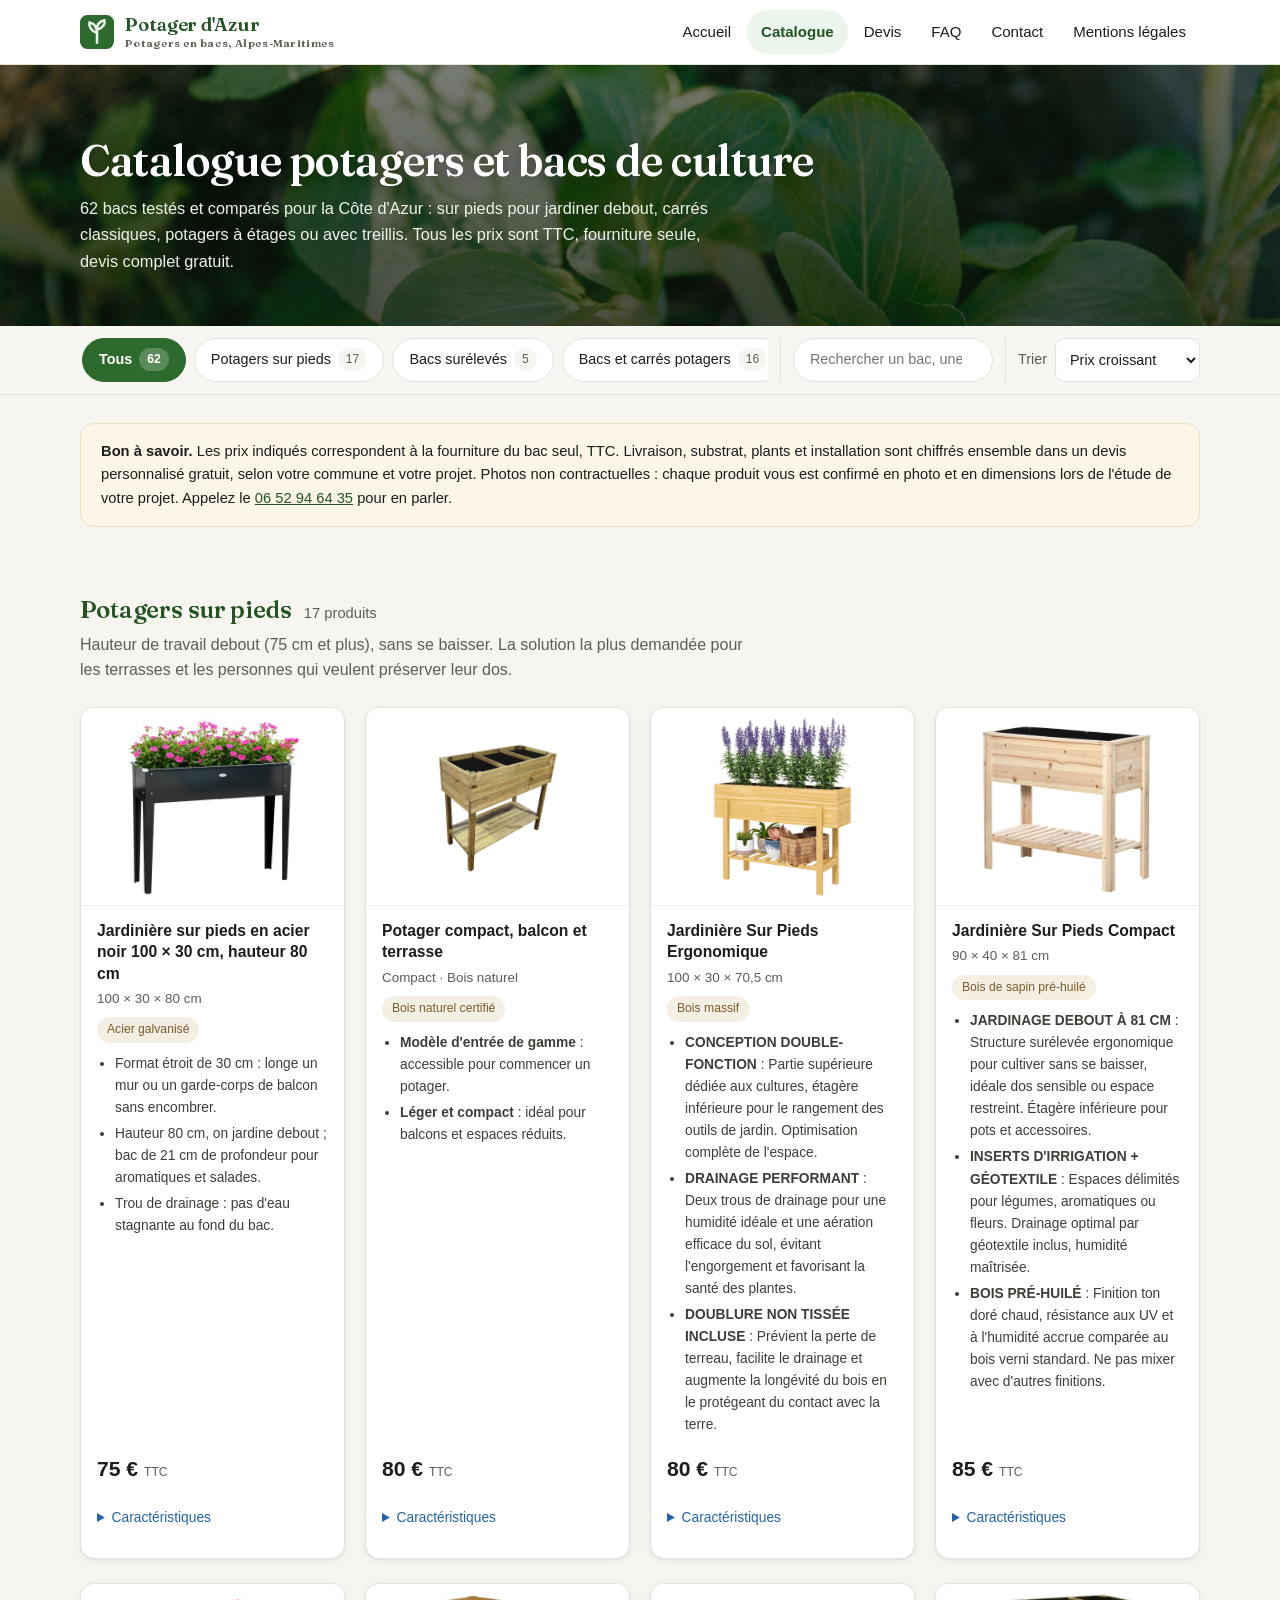
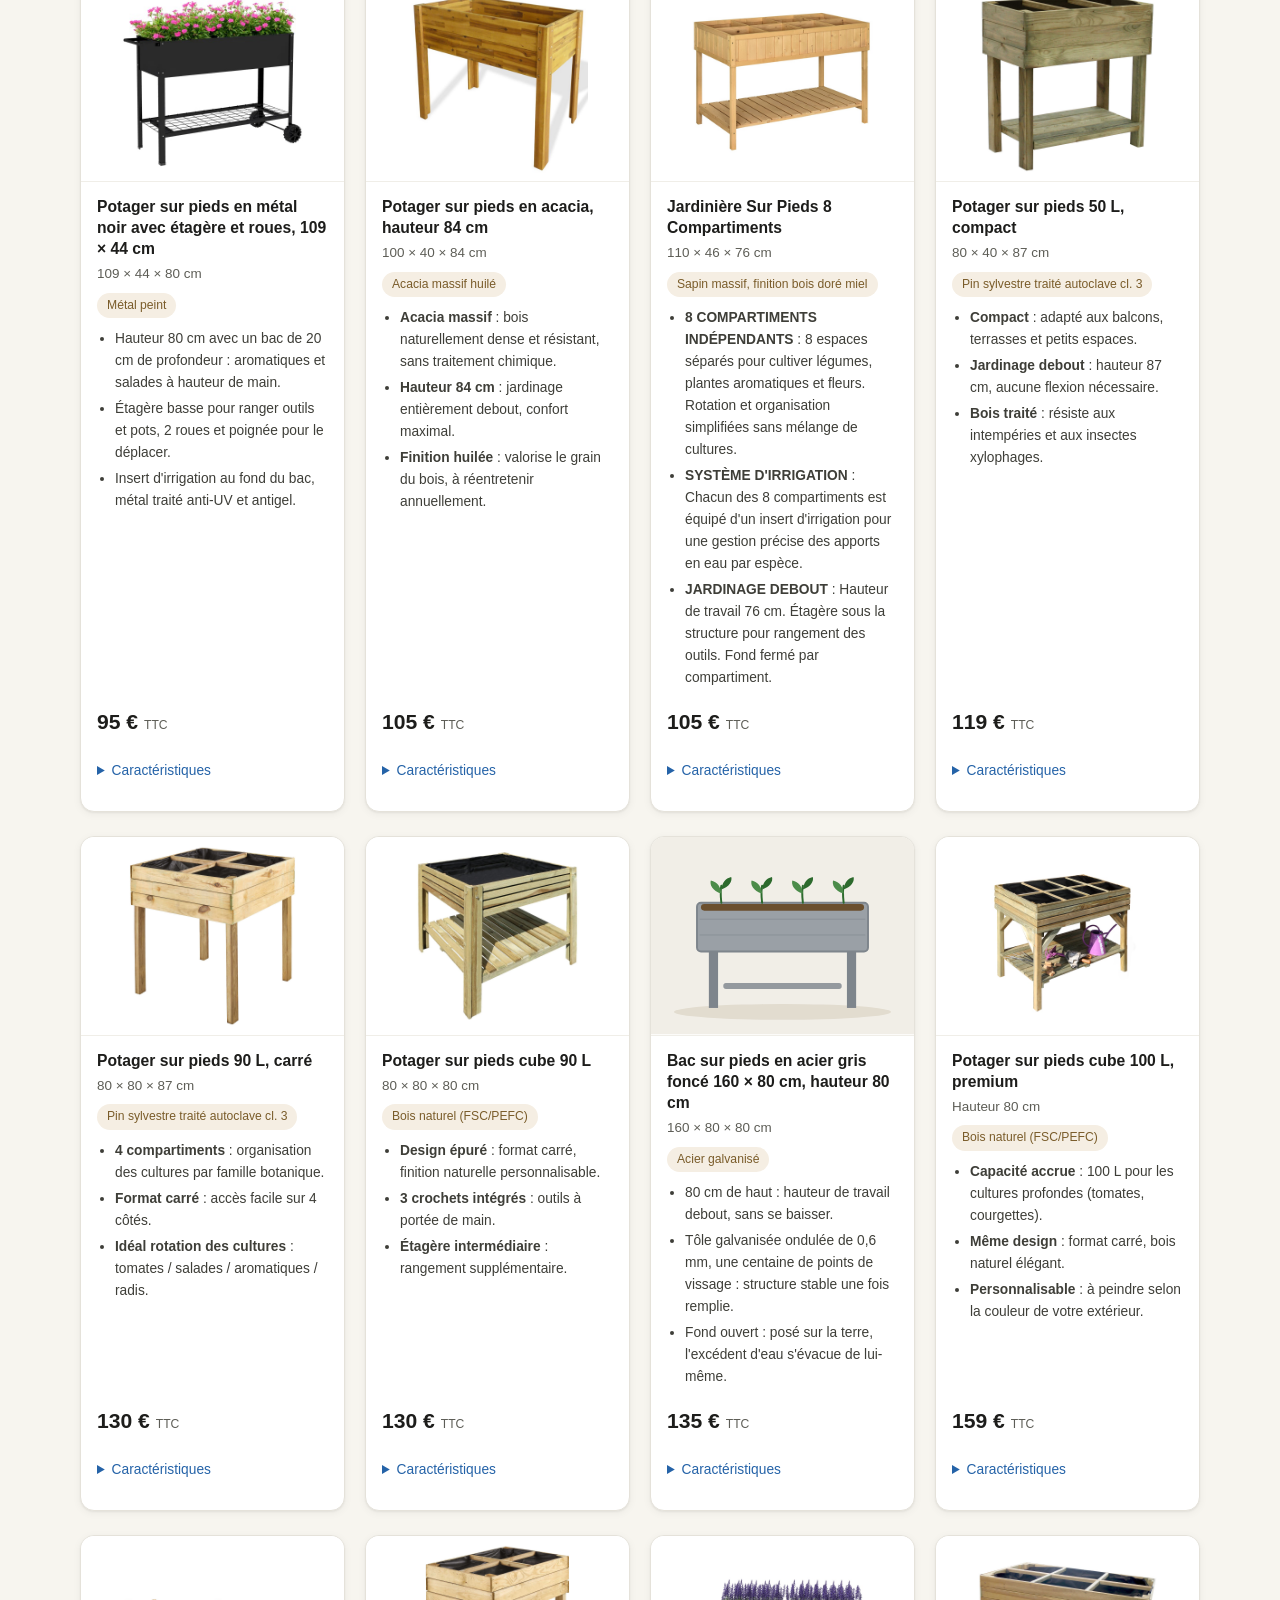
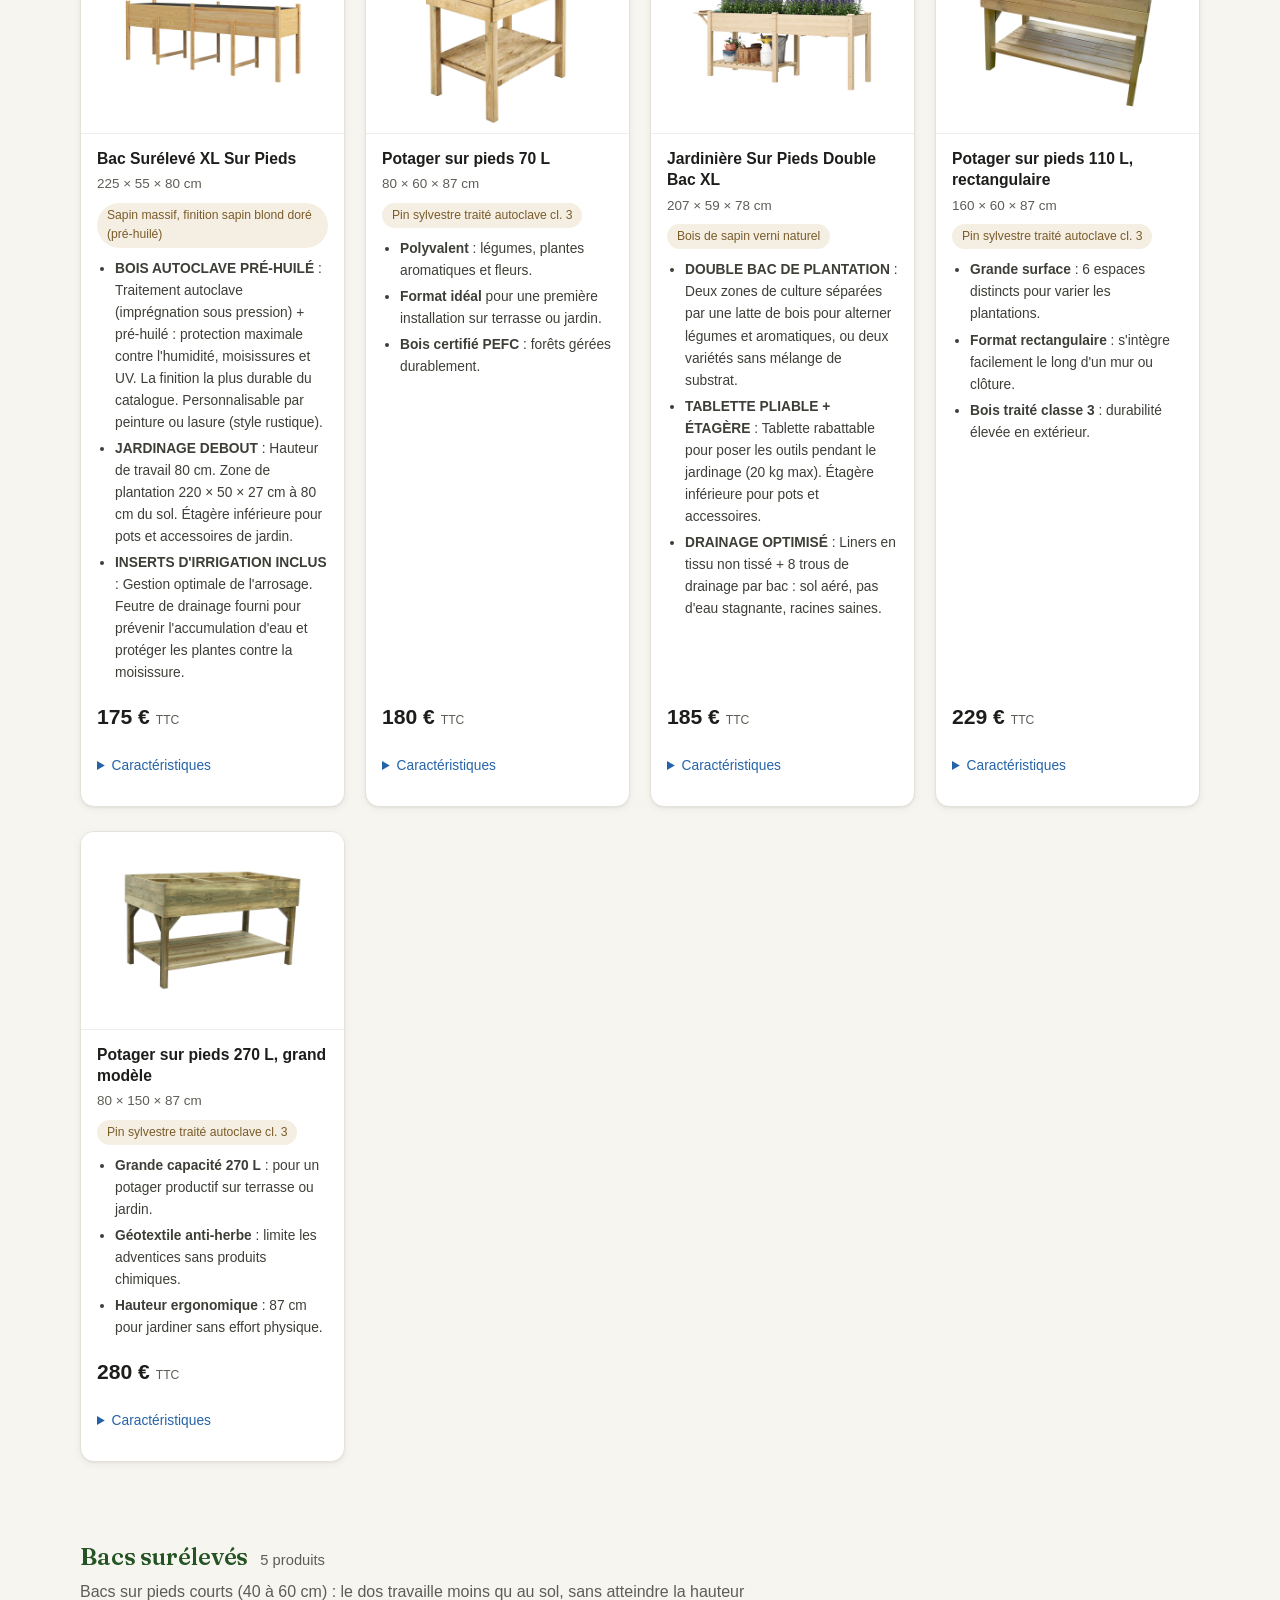
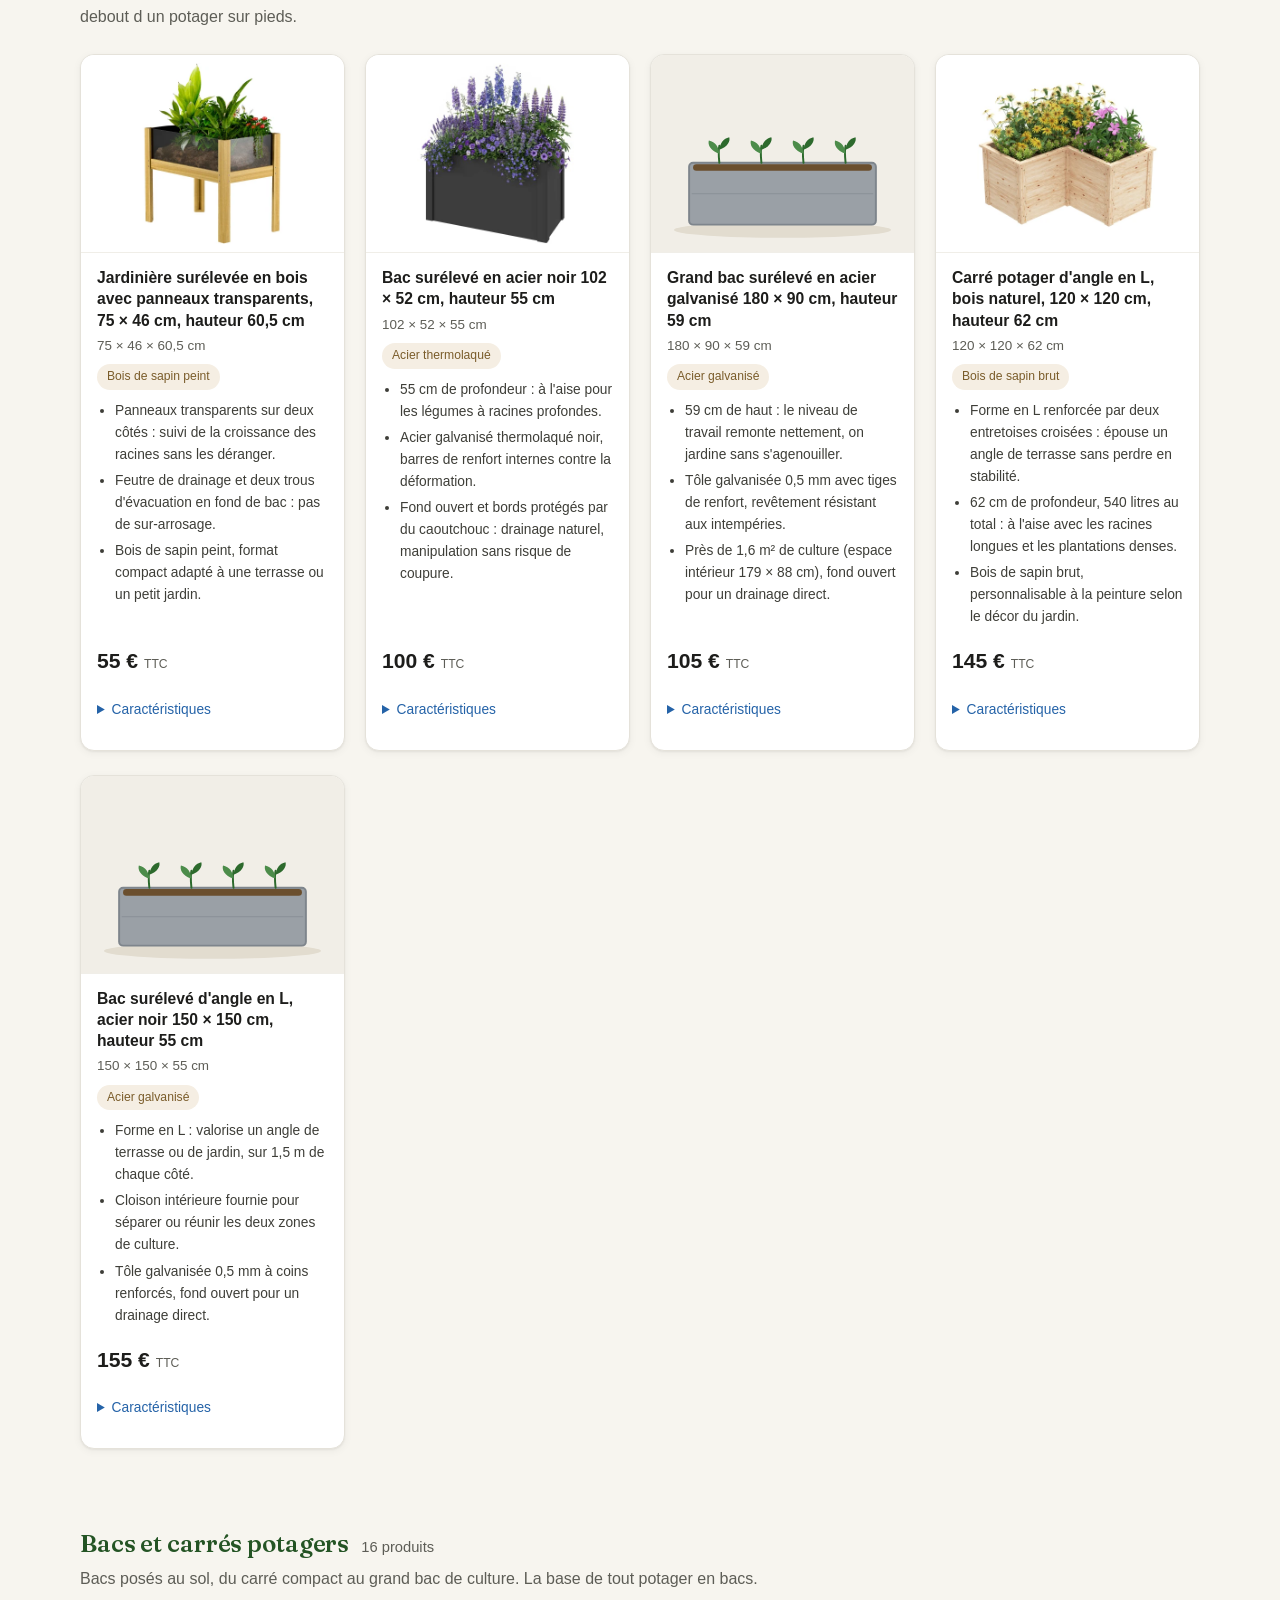
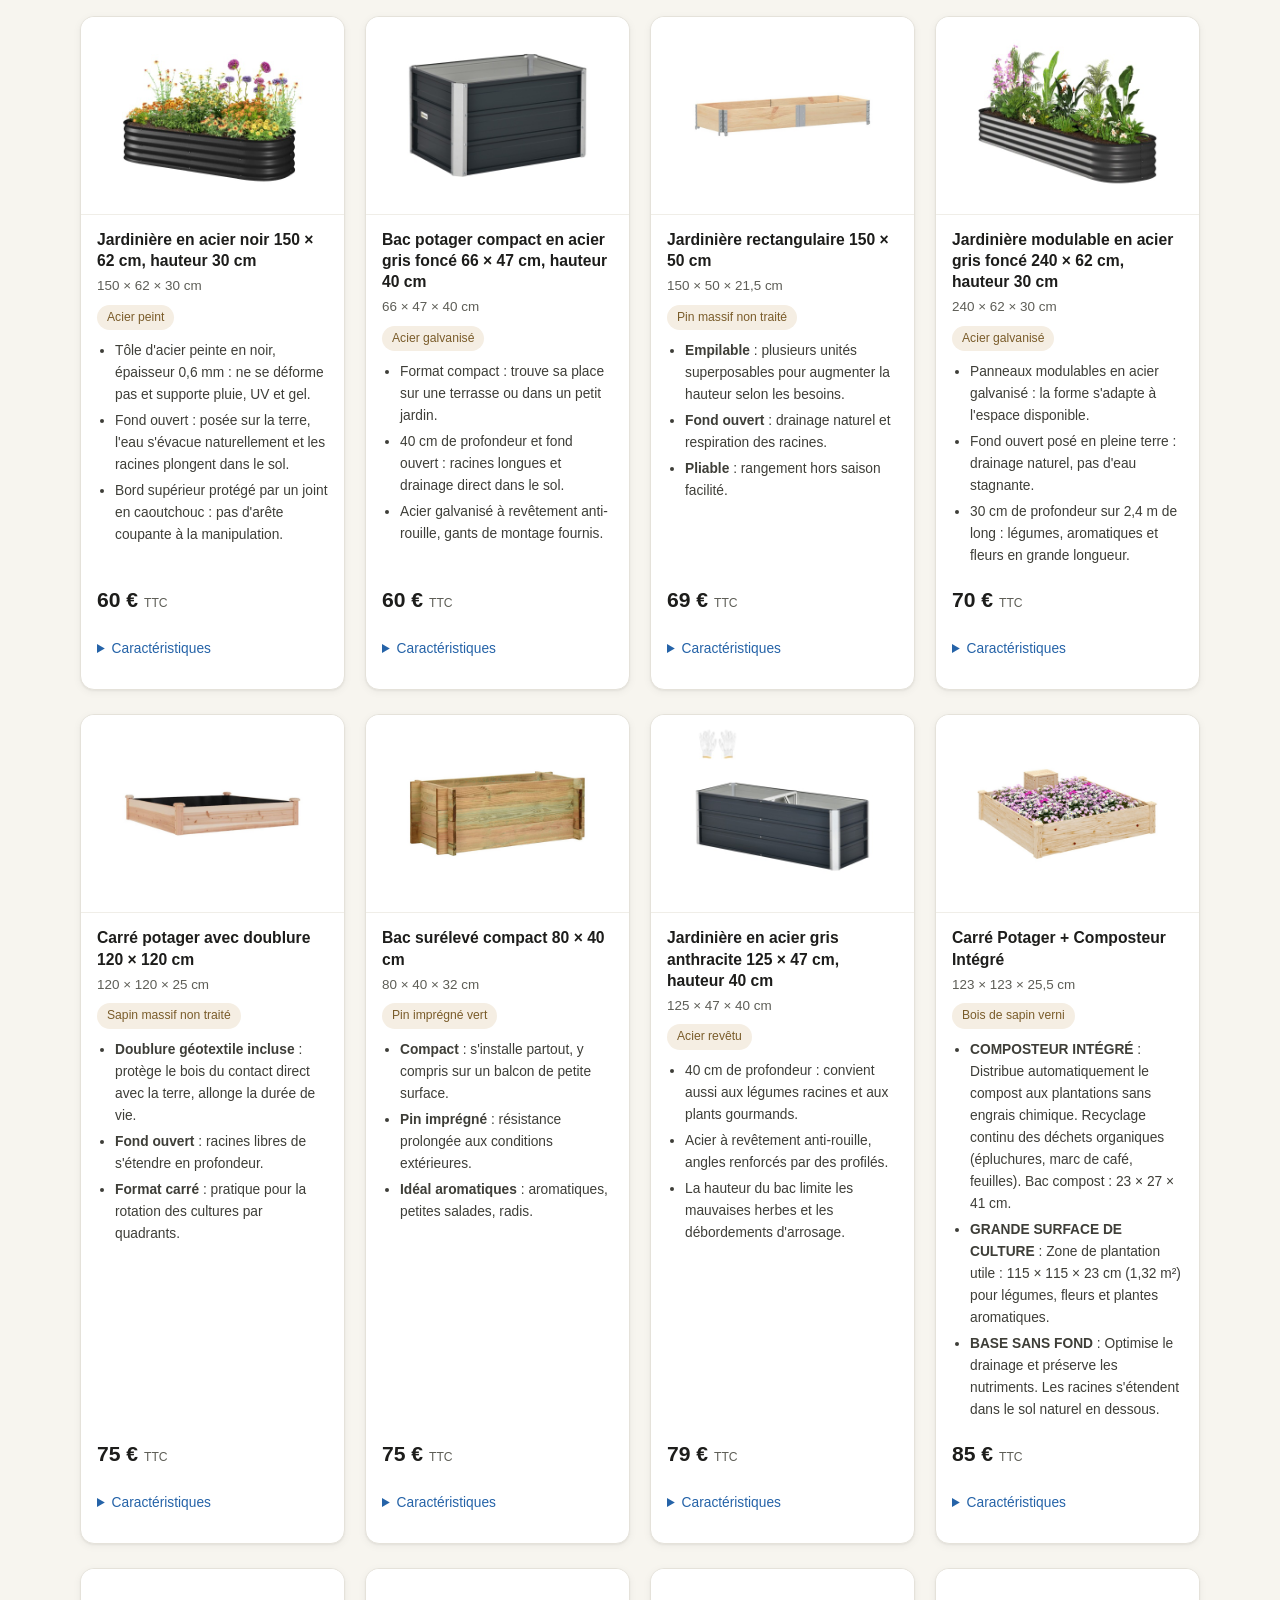
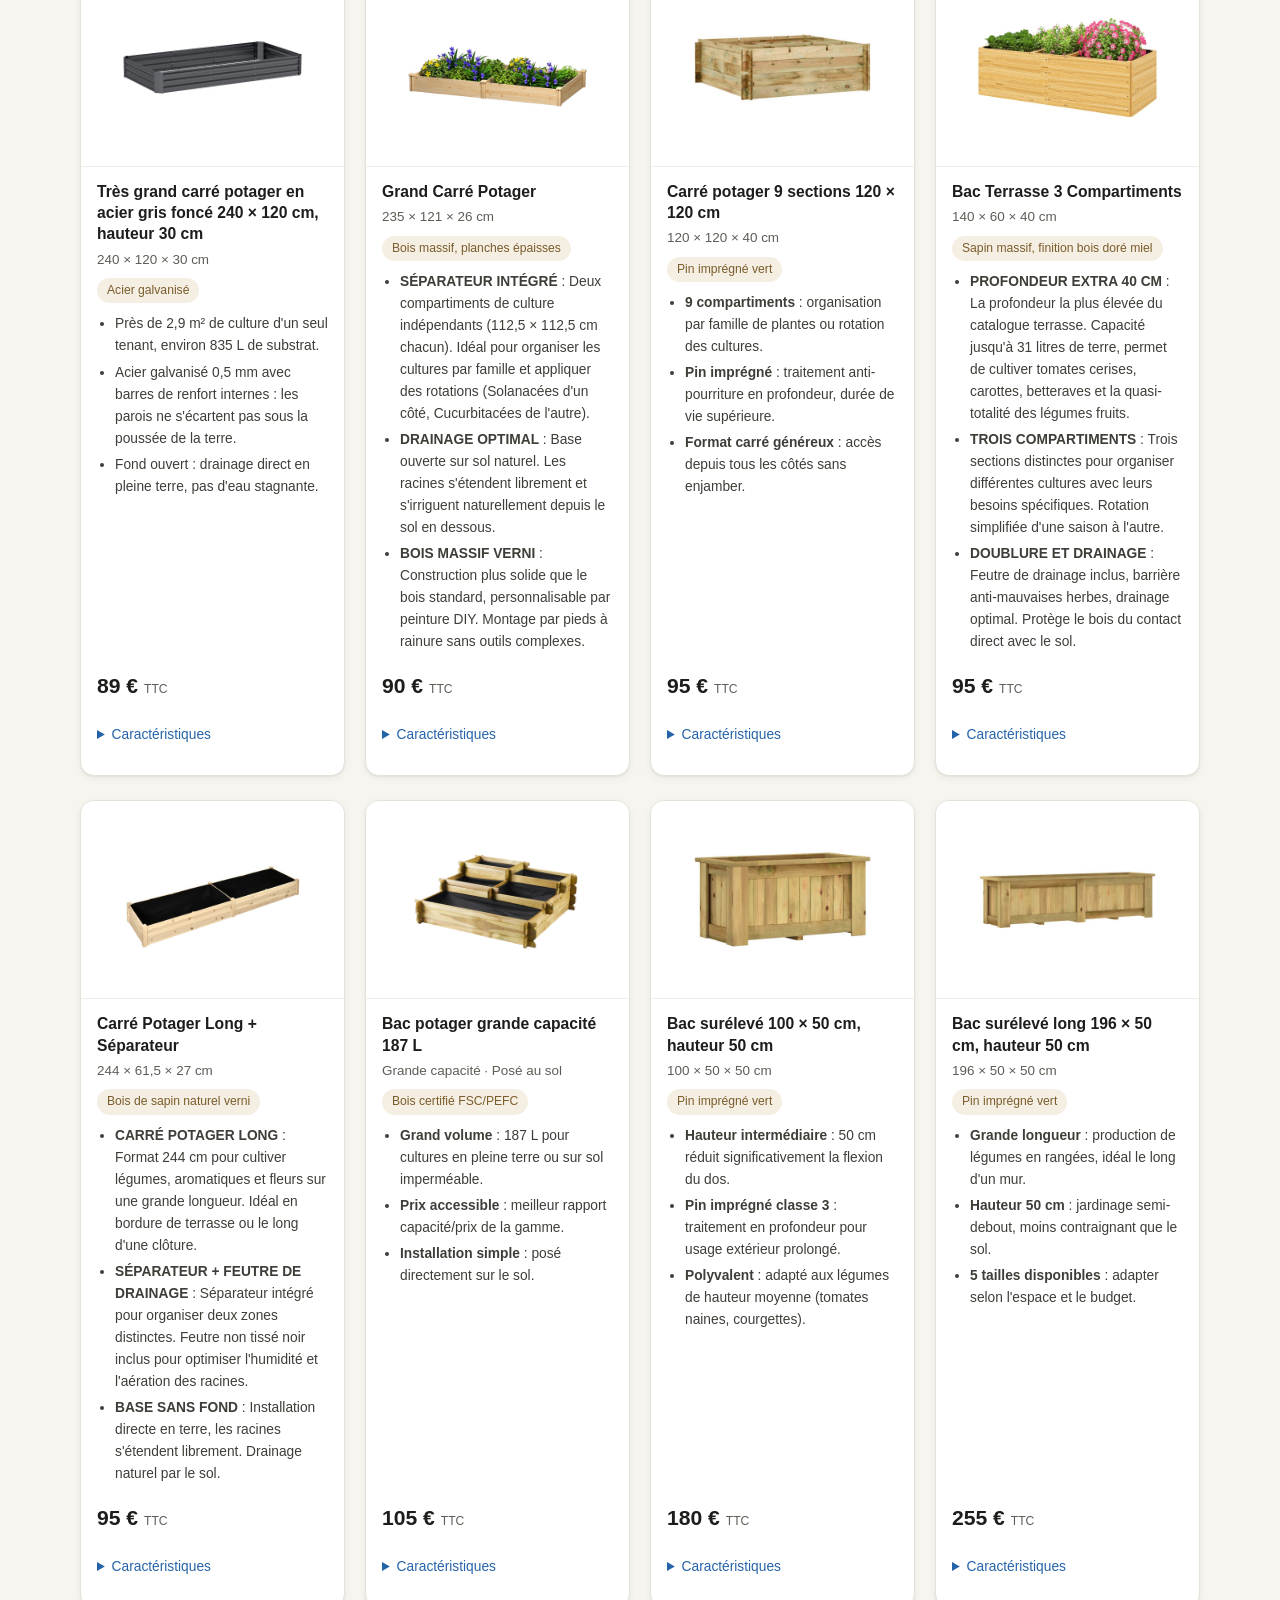
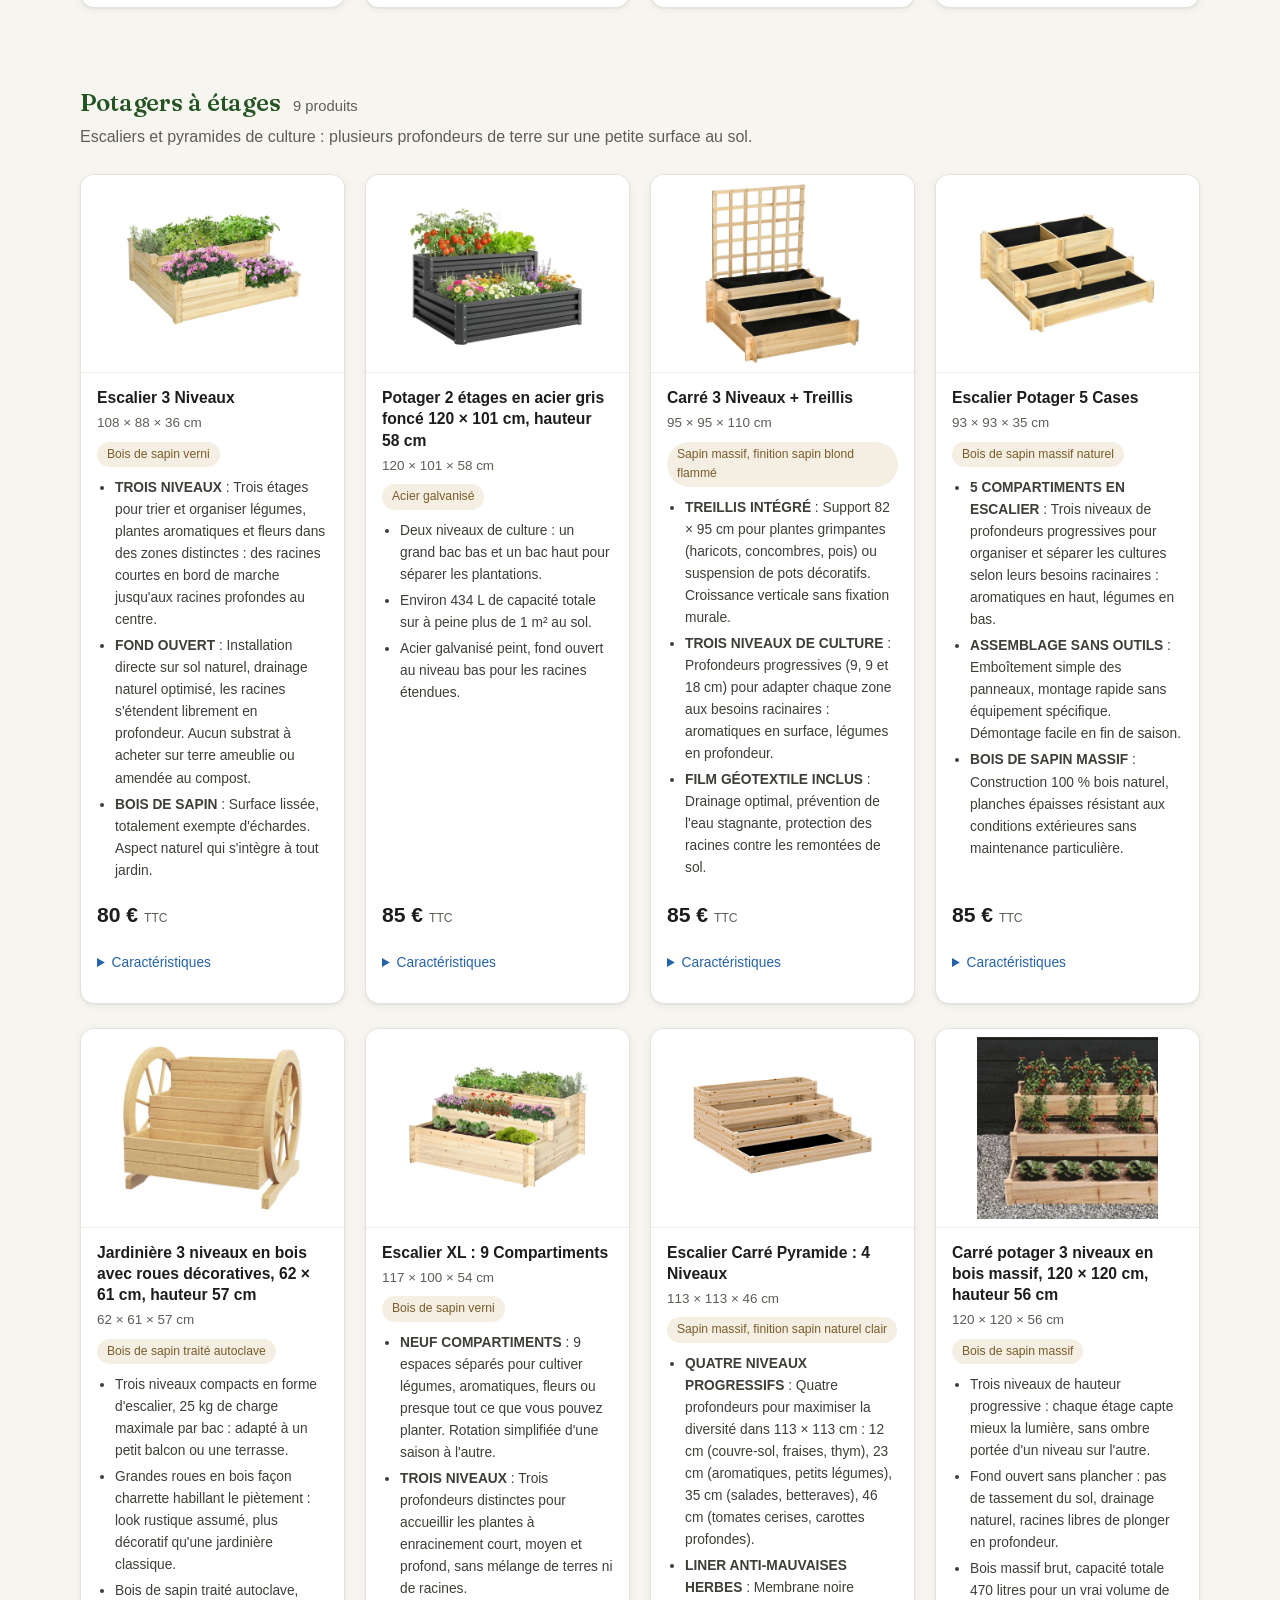
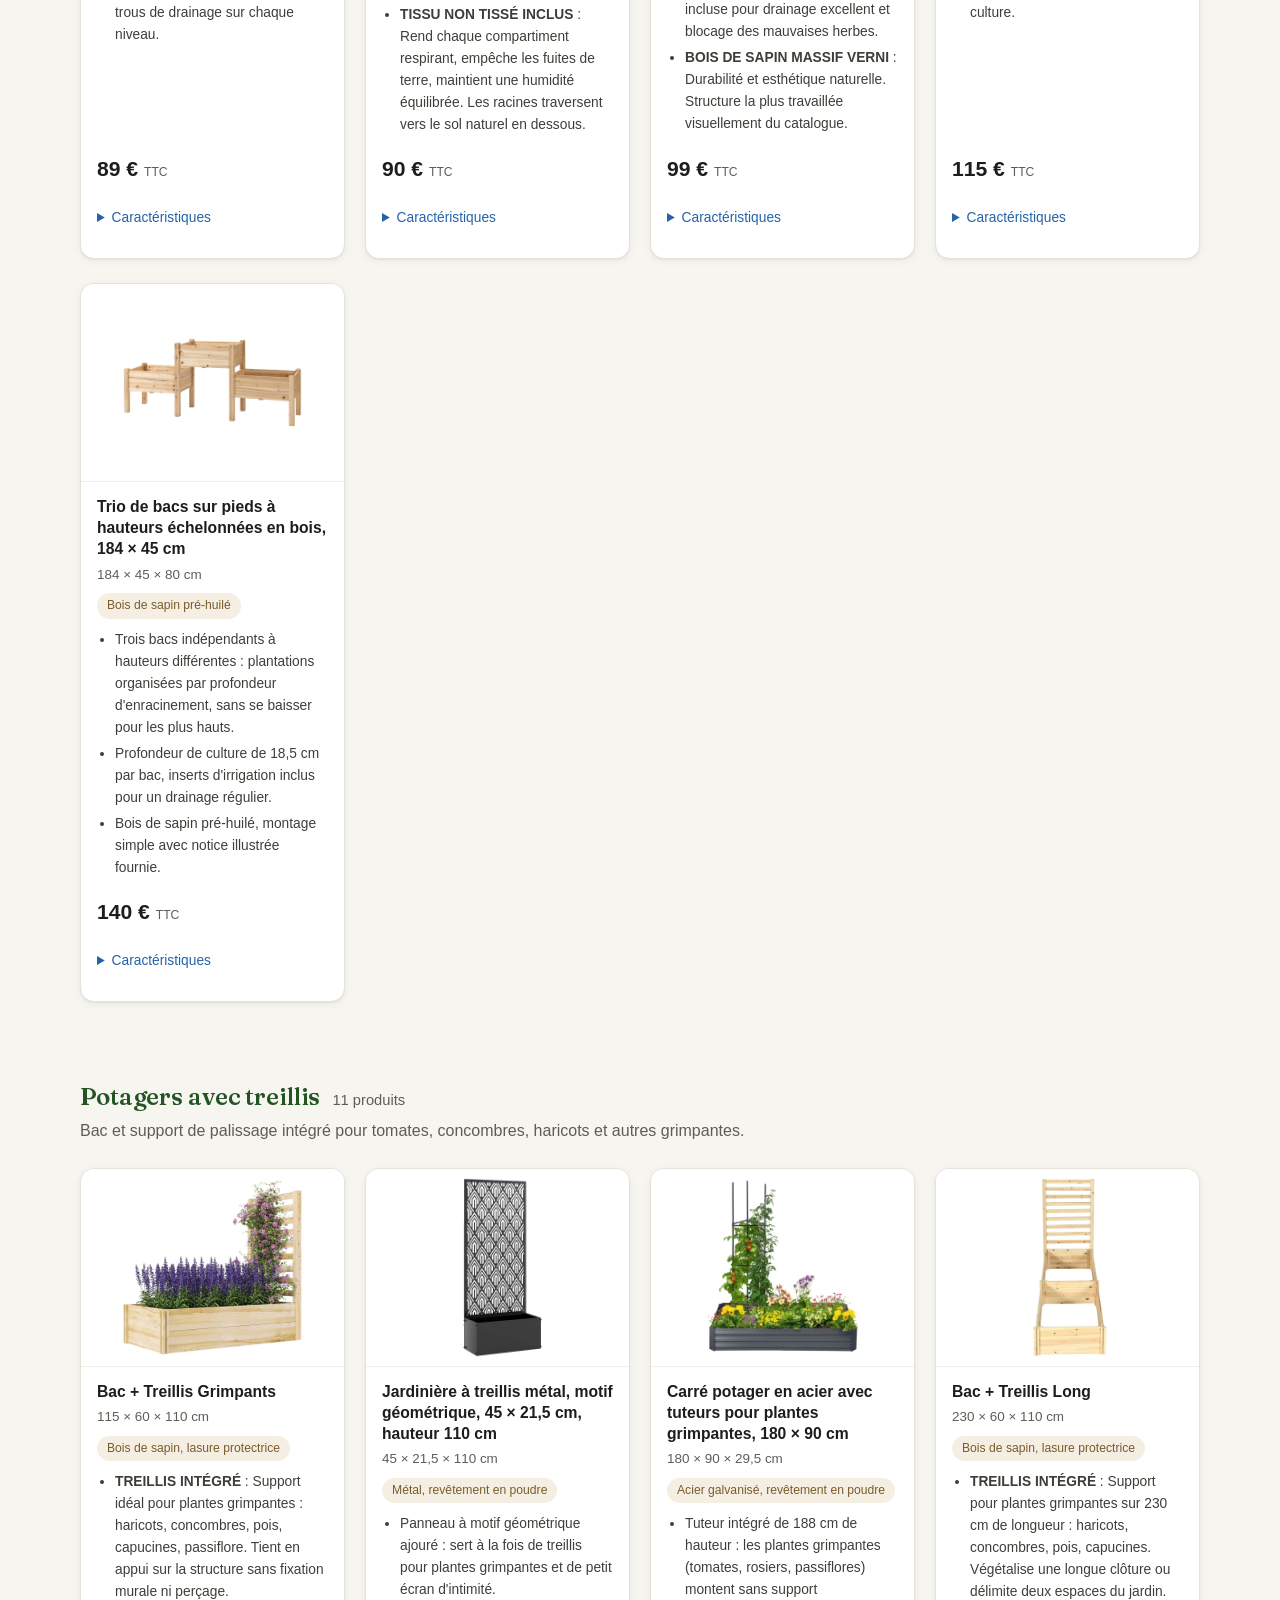
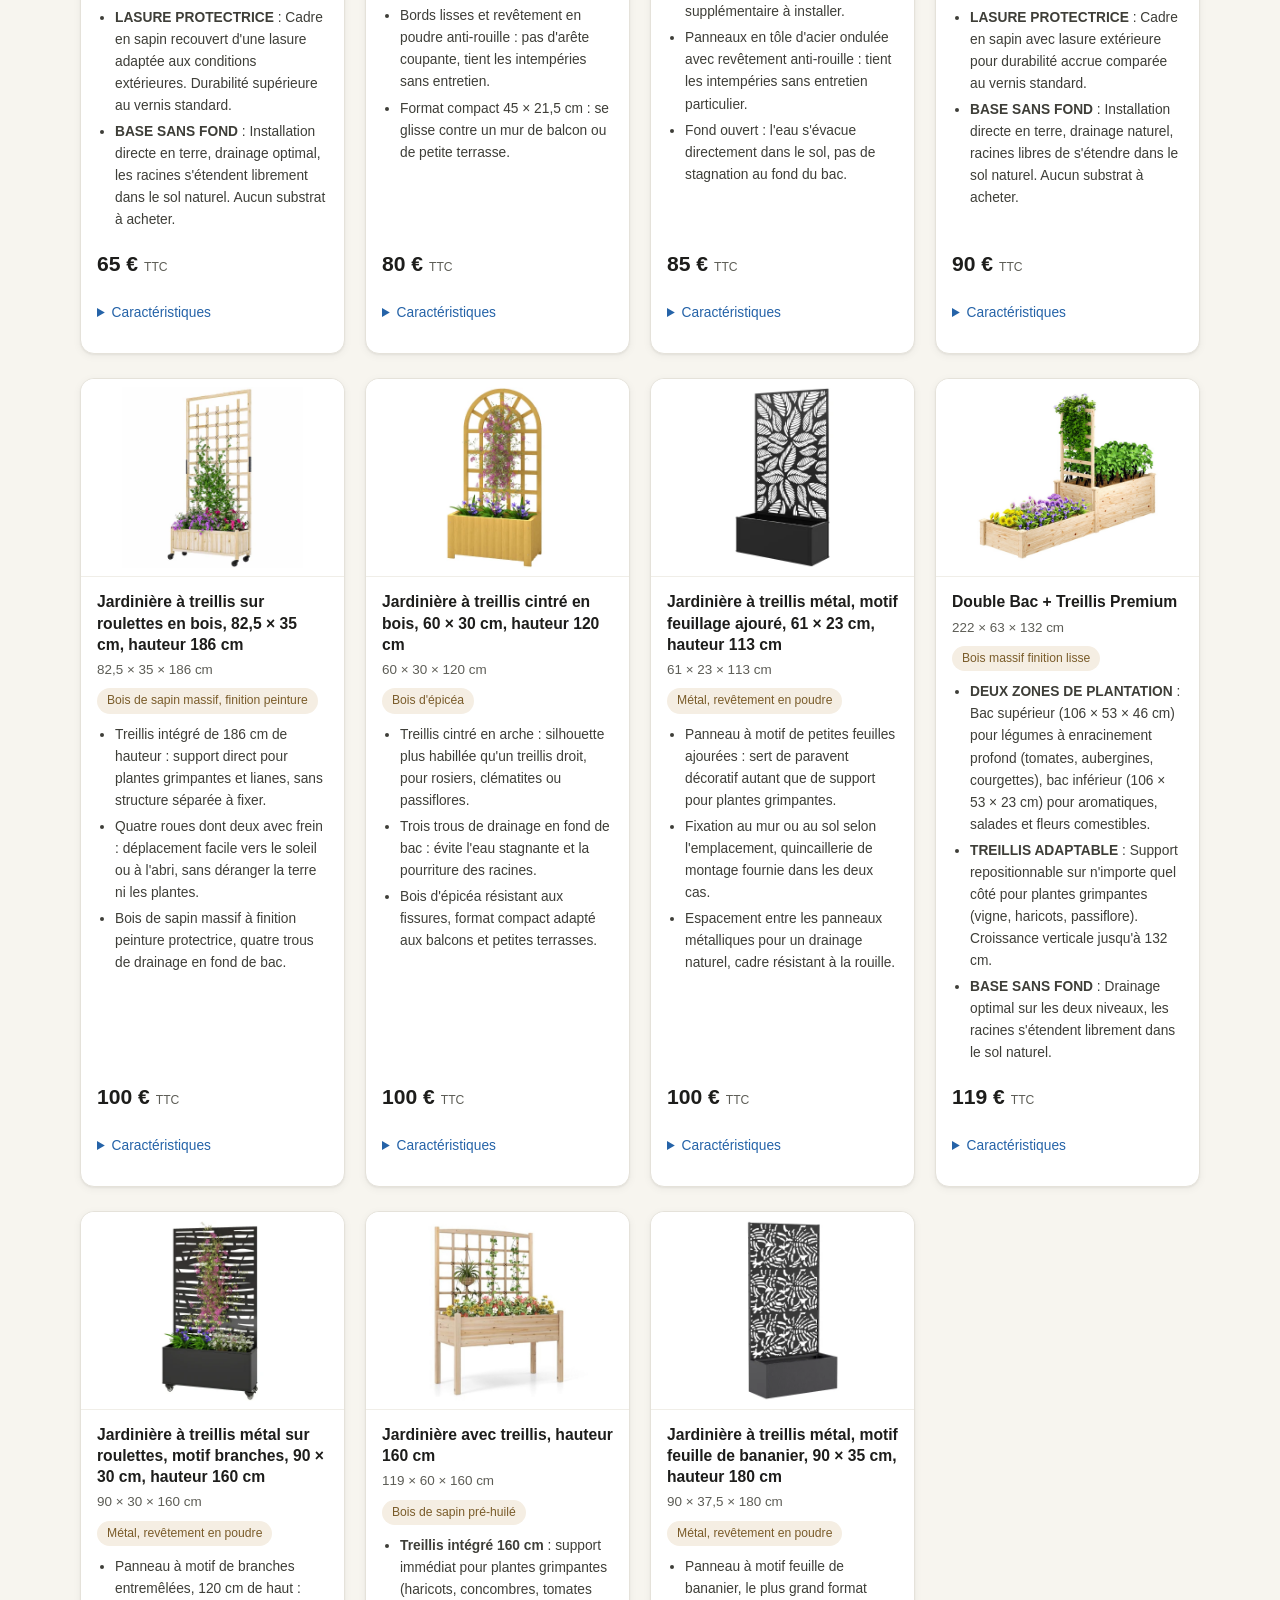
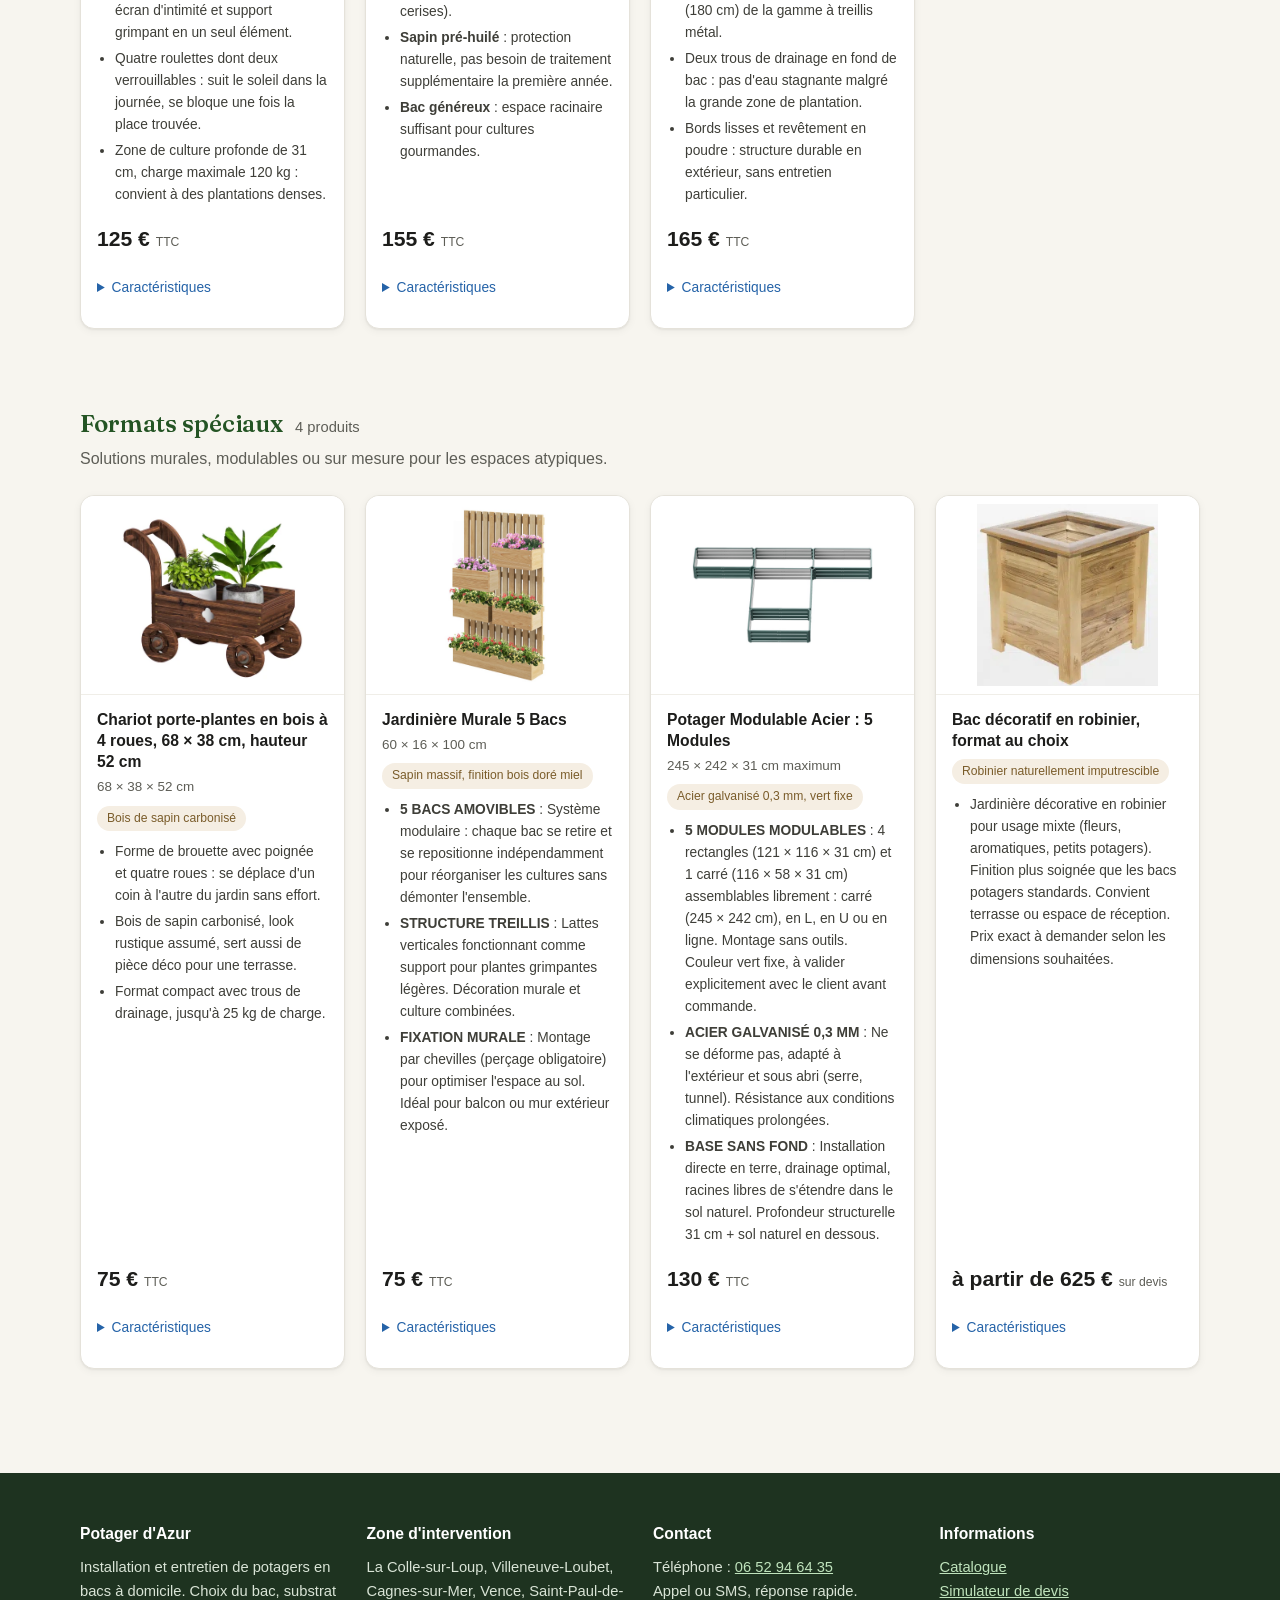
==== commit 2b17e15b: "Catalogue : 3 nouvelles fiches (carré d'angle en L, bac à panneaux transparents, chariot déco) Bacs " ====
--- a/catalogue.html
+++ b/catalogue.html
@@ -4,13 +4,13 @@
 <meta charset="UTF-8">
 <meta name="viewport" content="width=device-width, initial-scale=1.0">
 <title>Catalogue : Potager d'Azur</title>
-<meta name="description" content="59 potagers et bacs de culture comparés : sur pieds, carrés, à étages, avec treillis. Prix TTC, fourniture seule.">
+<meta name="description" content="62 potagers et bacs de culture comparés : sur pieds, carrés, à étages, avec treillis. Prix TTC, fourniture seule.">
 <link rel="canonical" href="https://potagerdazur.fr/catalogue.html">
 <meta property="og:site_name" content="Potager d'Azur">
 <meta property="og:type" content="website">
 <meta property="og:locale" content="fr_FR">
 <meta property="og:title" content="Catalogue : Potager d'Azur">
-<meta property="og:description" content="59 potagers et bacs de culture comparés : sur pieds, carrés, à étages, avec treillis. Prix TTC, fourniture seule.">
+<meta property="og:description" content="62 potagers et bacs de culture comparés : sur pieds, carrés, à étages, avec treillis. Prix TTC, fourniture seule.">
 <meta property="og:url" content="https://potagerdazur.fr/catalogue.html">
 <meta property="og:image" content="https://potagerdazur.fr/images/jardiniere-sur-pieds-ergonomique.jpg">
 <link rel="icon" href="data:image/svg+xml,%3Csvg xmlns='http://www.w3.org/2000/svg' viewBox='0 0 32 32'%3E%3Crect width='32' height='32' rx='7' fill='%232D6A2D'/%3E%3Cpath d='M16 26 V13 M16 17 C10 15 8 10 9 7 C14 8 16 12 16 17 M16 14 C22 12 24 8 23 5 C18 6 16 9 16 14' stroke='%23EBF5EB' stroke-width='2.4' fill='none' stroke-linecap='round'/%3E%3C/svg%3E">
@@ -19,7 +19,7 @@
 </head>
 <body>
 <header class="site"><div class="hwrap"><a class="logo" href="index.html"><svg viewBox="0 0 32 32" aria-hidden="true"><rect width="32" height="32" rx="7" fill="#2D6A2D"/><path d="M16 26 V13 M16 17 C10 15 8 10 9 7 C14 8 16 12 16 17 M16 14 C22 12 24 8 23 5 C18 6 16 9 16 14" stroke="#EBF5EB" stroke-width="2.4" fill="none" stroke-linecap="round"/></svg><span class="lname">Potager d'Azur<small>Potagers en bacs, Alpes-Maritimes</small></span></a><button id="nav-toggle" aria-expanded="false" aria-controls="nav-principal" aria-label="Menu"><svg width="22" height="22" viewBox="0 0 22 22" aria-hidden="true"><path d="M3 6h16M3 11h16M3 16h16" stroke="currentColor" stroke-width="2" stroke-linecap="round"/></svg></button><nav class="main" id="nav-principal" aria-label="Navigation principale"><a href="index.html">Accueil</a><a href="catalogue.html" class="actif" aria-current="page">Catalogue</a><a href="devis.html">Devis</a><a href="faq.html">FAQ</a><a href="contact.html">Contact</a><a href="mentions-legales.html">Mentions légales</a></nav></div></header>
-<div class="hero ph mince"><img src="images/ambiance/catalogue-bac.webp" alt="Jeunes légumes en pleine croissance dans un bac potager en bois" width="1600" height="700" fetchpriority="high"><div class="wrap"><h1>Catalogue potagers et bacs de culture</h1><p>59 bacs testés et comparés pour la Côte d'Azur : sur pieds pour jardiner debout, carrés classiques, potagers à étages ou avec treillis. Tous les prix sont TTC, fourniture seule, devis complet gratuit.</p></div></div><div class="toolbar"><div class="wrap"><div class="cats" id="filtres-cats" role="group" aria-label="Filtrer par catégorie"><button type="button" data-cat="tous" class="actif" aria-pressed="true">Tous <span class="n">59</span></button><button type="button" data-cat="surpied" aria-pressed="false">Potagers sur pieds <span class="n">17</span></button><button type="button" data-cat="sureleve" aria-pressed="false">Bacs surélevés <span class="n">3</span></button><button type="button" data-cat="sol" aria-pressed="false">Bacs et carrés potagers <span class="n">16</span></button><button type="button" data-cat="etage" aria-pressed="false">Potagers à étages <span class="n">9</span></button><button type="button" data-cat="treillis" aria-pressed="false">Potagers avec treillis <span class="n">11</span></button><button type="button" data-cat="special" aria-pressed="false">Formats spéciaux <span class="n">3</span></button></div><div class="recherche"><input type="search" id="recherche-catalogue" placeholder="Rechercher un bac, une jardinière..." aria-label="Rechercher dans le catalogue"></div><label class="tri"><span>Trier</span><select id="tri" aria-label="Trier par prix"><option value="asc">Prix croissant</option><option value="desc">Prix décroissant</option></select></label></div></div><div class="wrap"><div class="note"><strong>Bon à savoir.</strong> Les prix indiqués correspondent à la fourniture du bac seul, TTC. Livraison, substrat, plants et installation sont chiffrés ensemble dans un devis personnalisé gratuit, selon votre commune et votre projet. Photos non contractuelles : chaque produit vous est confirmé en photo et en dimensions lors de l'étude de votre projet. Appelez le <a href="tel:+33652946435">06 52 94 64 35</a> pour en parler.</div><section class="cat" data-cat="surpied"><div class="cat-tete"><h2 id="surpied">Potagers sur pieds</h2><span class="count">17 produits</span></div><p class="intro">Hauteur de travail debout (75 cm et plus), sans se baisser. La solution la plus demandée pour les terrasses et les personnes qui veulent préserver leur dos.</p><div class="grille"><article class="carte" tabindex="0" role="button" data-prix="75" aria-label="Voir le détail : Jardinière sur pieds en acier noir 100 × 30 cm, hauteur 80 cm"><img src="images/jardiniere-sur-pieds-en-acier-noir-100-30-cm-hauteur-80-cm.jpg" alt="Jardinière sur pieds en acier noir 100 × 30 cm, hauteur 80 cm" loading="lazy" width="400" height="300"><div class="cbody"><h3>Jardinière sur pieds en acier noir 100 × 30 cm, hauteur 80 cm</h3><div class="dims">100 × 30 × 80 cm</div><span class="badge">Acier galvanisé</span><ul class="points"><li>Format étroit de 30 cm : longe un mur ou un garde-corps de balcon sans encombrer.</li><li>Hauteur 80 cm, on jardine debout ; bac de 21 cm de profondeur pour aromatiques et salades.</li><li>Trou de drainage : pas d'eau stagnante au fond du bac.</li></ul><div class="prix">75 € <small>TTC</small></div><details><summary>Caractéristiques</summary><table><tr><td>Dimensions</td><td>100 × 30 × 80 cm</td></tr><tr><td>Bac de culture (intérieur)</td><td>97 × 27 × 21 cm</td></tr><tr><td>Hauteur des pieds</td><td>58 cm</td></tr><tr><td>Matériau</td><td>Acier galvanisé</td></tr><tr><td>Couleur</td><td>Noir</td></tr><tr><td>Charge maximale</td><td>50 kg</td></tr></table></details></div></article><article class="carte" tabindex="0" role="button" data-prix="80" aria-label="Voir le détail : Potager compact, balcon et terrasse"><img src="images/potager-compact-balcon-et-terrasse.jpg" alt="Potager compact, balcon et terrasse" loading="lazy" width="400" height="300"><div class="cbody"><h3>Potager compact, balcon et terrasse</h3><div class="dims">Compact · Bois naturel</div><span class="badge">Bois naturel certifié</span><ul class="points"><li><strong>Modèle d'entrée de gamme</strong> : accessible pour commencer un potager.</li><li><strong>Léger et compact</strong> : idéal pour balcons et espaces réduits.</li></ul><div class="prix">80 € <small>TTC</small></div><details><summary>Caractéristiques</summary><table><tr><td>Matériau</td><td>Bois naturel certifié</td></tr><tr><td>Usage</td><td>Balcon, terrasse, petit jardin</td></tr></table></details></div></article><article class="carte" tabindex="0" role="button" data-prix="80" aria-label="Voir le détail : Jardinière Sur Pieds Ergonomique"><img src="images/jardiniere-sur-pieds-ergonomique.jpg" alt="Jardinière Sur Pieds Ergonomique" loading="lazy" width="400" height="300"><div class="cbody"><h3>Jardinière Sur Pieds Ergonomique</h3><div class="dims">100 × 30 × 70,5 cm</div><span class="badge">Bois massif</span><ul class="points"><li><strong>CONCEPTION DOUBLE-FONCTION</strong> : Partie supérieure dédiée aux cultures, étagère inférieure pour le rangement des outils de jardin. Optimisation complète de l'espace.</li><li><strong>DRAINAGE PERFORMANT</strong> : Deux trous de drainage pour une humidité idéale et une aération efficace du sol, évitant l'engorgement et favorisant la santé des plantes.</li><li><strong>DOUBLURE NON TISSÉE INCLUSE</strong> : Prévient la perte de terreau, facilite le drainage et augmente la longévité du bois en le protégeant du contact avec la terre.</li></ul><div class="prix">80 € <small>TTC</small></div><details><summary>Caractéristiques</summary><table><tr><td>Usage</td><td>Terrasse, balcon</td></tr><tr><td>Hauteur de travail</td><td>70,5 cm, jardinage debout</td></tr><tr><td>Base</td><td>Avec fond + 2 trous drainage</td></tr><tr><td>Dim. intérieures</td><td>97 × 18,5 × 19,5 cm</td></tr><tr><td>Charge bac</td><td>50 kg max</td></tr><tr><td>Charge étagère</td><td>25 kg max</td></tr><tr><td>Poids</td><td>7,5 kg</td></tr><tr><td>Étagère</td><td>Rangement outils en dessous</td></tr><tr><td>Matériau</td><td>Bois massif</td></tr></table></details></div></article><article class="carte" tabindex="0" role="button" data-prix="85" aria-label="Voir le détail : Jardinière Sur Pieds Compact"><img src="images/jardiniere-sur-pieds-compact.jpg" alt="Jardinière Sur Pieds Compact" loading="lazy" width="400" height="300"><div class="cbody"><h3>Jardinière Sur Pieds Compact</h3><div class="dims">90 × 40 × 81 cm</div><span class="badge">Bois de sapin pré-huilé</span><ul class="points"><li><strong>JARDINAGE DEBOUT À 81 CM</strong> : Structure surélevée ergonomique pour cultiver sans se baisser, idéale dos sensible ou espace restreint. Étagère inférieure pour pots et accessoires.</li><li><strong>INSERTS D'IRRIGATION + GÉOTEXTILE</strong> : Espaces délimités pour légumes, aromatiques ou fleurs. Drainage optimal par géotextile inclus, humidité maîtrisée.</li><li><strong>BOIS PRÉ-HUILÉ</strong> : Finition ton doré chaud, résistance aux UV et à l'humidité accrue comparée au bois verni standard. Ne pas mixer avec d'autres finitions.</li></ul><div class="prix">85 € <small>TTC</small></div><details><summary>Caractéristiques</summary><table><tr><td>Usage</td><td>Terrasse, balcon</td></tr><tr><td>Hauteur travail</td><td>81 cm, jardinage debout</td></tr><tr><td>Bac intérieur</td><td>83 × 32 × 26 cm</td></tr><tr><td>Étagère</td><td>86 × 35 × 13,5 cm</td></tr><tr><td>Charge bac</td><td>60 kg max</td></tr><tr><td>Charge étagère</td><td>25 kg max</td></tr><tr><td>Charge totale</td><td>85 kg max</td></tr><tr><td>Accessoires</td><td>Inserts irrigation + géotextile inclus</td></tr><tr><td>Matériau</td><td>Bois de sapin pré-huilé</td></tr><tr><td>Poids</td><td>8,5 kg</td></tr></table></details></div></article><article class="carte" tabindex="0" role="button" data-prix="95" aria-label="Voir le détail : Potager sur pieds en métal noir avec étagère et roues, 109 × 44 cm"><img src="images/potager-sur-pieds-en-metal-noir-avec-etagere-et-roues-109-44-cm.jpg" alt="Potager sur pieds en métal noir avec étagère et roues, 109 × 44 cm" loading="lazy" width="400" height="300"><div class="cbody"><h3>Potager sur pieds en métal noir avec étagère et roues, 109 × 44 cm</h3><div class="dims">109 × 44 × 80 cm</div><span class="badge">Métal peint</span><ul class="points"><li>Hauteur 80 cm avec un bac de 20 cm de profondeur : aromatiques et salades à hauteur de main.</li><li>Étagère basse pour ranger outils et pots, 2 roues et poignée pour le déplacer.</li><li>Insert d'irrigation au fond du bac, métal traité anti-UV et antigel.</li></ul><div class="prix">95 € <small>TTC</small></div><details><summary>Caractéristiques</summary><table><tr><td>Dimensions</td><td>109 × 44 × 80 cm</td></tr><tr><td>Bac de culture (intérieur)</td><td>95 × 35 × 20 cm</td></tr><tr><td>Étagère</td><td>90 × 34 cm, hauteur 20 cm du sol</td></tr><tr><td>Matériau</td><td>Métal peint</td></tr><tr><td>Couleur</td><td>Noir</td></tr><tr><td>Charge maximale</td><td>50 kg (dont 15 kg sur l'étagère)</td></tr></table></details></div></article><article class="carte" tabindex="0" role="button" data-prix="105" aria-label="Voir le détail : Potager sur pieds en acacia, hauteur 84 cm"><img src="images/potager-sur-pieds-en-acacia-hauteur-84-cm.jpg" alt="Potager sur pieds en acacia, hauteur 84 cm" loading="lazy" width="400" height="300"><div class="cbody"><h3>Potager sur pieds en acacia, hauteur 84 cm</h3><div class="dims">100 × 40 × 84 cm</div><span class="badge">Acacia massif huilé</span><ul class="points"><li><strong>Acacia massif</strong> : bois naturellement dense et résistant, sans traitement chimique.</li><li><strong>Hauteur 84 cm</strong> : jardinage entièrement debout, confort maximal.</li><li><strong>Finition huilée</strong> : valorise le grain du bois, à réentretenir annuellement.</li></ul><div class="prix">105 € <small>TTC</small></div><details><summary>Caractéristiques</summary><table><tr><td>Dimensions</td><td>100 × 40 × 84 cm</td></tr><tr><td>Matériau</td><td>Acacia massif huilé</td></tr><tr><td>Hauteur ergonomique</td><td>84 cm</td></tr><tr><td>Finition</td><td>Huile légère, aspect naturel</td></tr><tr><td>Style</td><td>Sobre et rustique</td></tr></table></details></div></article><article class="carte" tabindex="0" role="button" data-prix="105" aria-label="Voir le détail : Jardinière Sur Pieds 8 Compartiments"><img src="images/jardiniere-sur-pieds-8-compartiments.jpg" alt="Jardinière Sur Pieds 8 Compartiments" loading="lazy" width="400" height="300"><div class="cbody"><h3>Jardinière Sur Pieds 8 Compartiments</h3><div class="dims">110 × 46 × 76 cm</div><span class="badge">Sapin massif, finition bois doré miel</span><ul class="points"><li><strong>8 COMPARTIMENTS INDÉPENDANTS</strong> : 8 espaces séparés pour cultiver légumes, plantes aromatiques et fleurs. Rotation et organisation simplifiées sans mélange de cultures.</li><li><strong>SYSTÈME D'IRRIGATION</strong> : Chacun des 8 compartiments est équipé d'un insert d'irrigation pour une gestion précise des apports en eau par espèce.</li><li><strong>JARDINAGE DEBOUT</strong> : Hauteur de travail 76 cm. Étagère sous la structure pour rangement des outils. Fond fermé par compartiment.</li></ul><div class="prix">105 € <small>TTC</small></div><details><summary>Caractéristiques</summary><table><tr><td>Usage</td><td>Terrasse, balcon</td></tr><tr><td>Compartiments</td><td>8 inserts d'irrigation individuels</td></tr><tr><td>Hauteur</td><td>76 cm, jardinage debout</td></tr><tr><td>Base</td><td>Avec fond</td></tr><tr><td>Design</td><td>Planches verticales, style contemporain</td></tr><tr><td>Coloris</td><td>Naturel clair ou naturel foncé</td></tr></table></details></div></article><article class="carte" tabindex="0" role="button" data-prix="119" aria-label="Voir le détail : Potager sur pieds 50 L, compact"><img src="images/potager-sur-pieds-50-l-compact.jpg" alt="Potager sur pieds 50 L, compact" loading="lazy" width="400" height="300"><div class="cbody"><h3>Potager sur pieds 50 L, compact</h3><div class="dims">80 × 40 × 87 cm</div><span class="badge">Pin sylvestre traité autoclave cl. 3</span><ul class="points"><li><strong>Compact</strong> : adapté aux balcons, terrasses et petits espaces.</li><li><strong>Jardinage debout</strong> : hauteur 87 cm, aucune flexion nécessaire.</li><li><strong>Bois traité</strong> : résiste aux intempéries et aux insectes xylophages.</li></ul><div class="prix">119 € <small>TTC</small></div><details><summary>Caractéristiques</summary><table><tr><td>Dimensions</td><td>80 × 40 × 87 cm</td></tr><tr><td>Capacité</td><td>50 litres</td></tr><tr><td>Matériau</td><td>Pin sylvestre traité autoclave cl. 3</td></tr><tr><td>Certification</td><td>PEFC</td></tr><tr><td>Hauteur ergonomique</td><td>87 cm</td></tr><tr><td>Accessoires</td><td>Géotextile inclus</td></tr></table></details></div></article><article class="carte" tabindex="0" role="button" data-prix="130" aria-label="Voir le détail : Potager sur pieds 90 L, carré"><img src="images/potager-sur-pieds-90-l-carre.jpg" alt="Potager sur pieds 90 L, carré" loading="lazy" width="400" height="300"><div class="cbody"><h3>Potager sur pieds 90 L, carré</h3><div class="dims">80 × 80 × 87 cm</div><span class="badge">Pin sylvestre traité autoclave cl. 3</span><ul class="points"><li><strong>4 compartiments</strong> : organisation des cultures par famille botanique.</li><li><strong>Format carré</strong> : accès facile sur 4 côtés.</li><li><strong>Idéal rotation des cultures</strong> : tomates / salades / aromatiques / radis.</li></ul><div class="prix">130 € <small>TTC</small></div><details><summary>Caractéristiques</summary><table><tr><td>Dimensions</td><td>80 × 80 × 87 cm</td></tr><tr><td>Capacité</td><td>90 litres</td></tr><tr><td>Compartiments</td><td>4 zones distinctes</td></tr><tr><td>Matériau</td><td>Pin sylvestre traité autoclave cl. 3</td></tr><tr><td>Certification</td><td>PEFC</td></tr><tr><td>Accessoires</td><td>Géotextile inclus</td></tr></table></details></div></article><article class="carte" tabindex="0" role="button" data-prix="130" aria-label="Voir le détail : Potager sur pieds cube 90 L"><img src="images/potager-sur-pieds-cube-90-l.jpg" alt="Potager sur pieds cube 90 L" loading="lazy" width="400" height="300"><div class="cbody"><h3>Potager sur pieds cube 90 L</h3><div class="dims">80 × 80 × 80 cm</div><span class="badge">Bois naturel (FSC/PEFC)</span><ul class="points"><li><strong>Design épuré</strong> : format carré, finition naturelle personnalisable.</li><li><strong>3 crochets intégrés</strong> : outils à portée de main.</li><li><strong>Étagère intermédiaire</strong> : rangement supplémentaire.</li></ul><div class="prix">130 € <small>TTC</small></div><details><summary>Caractéristiques</summary><table><tr><td>Dimensions</td><td>80 × 80 × 80 cm</td></tr><tr><td>Capacité</td><td>90 litres</td></tr><tr><td>Matériau</td><td>Bois naturel (FSC/PEFC)</td></tr><tr><td>Hauteur</td><td>80 cm</td></tr><tr><td>Accessoires</td><td>Crochets + étagère + géotextile</td></tr><tr><td>Personnalisation</td><td>Peinture extérieure possible</td></tr></table></details></div></article><article class="carte" tabindex="0" role="button" data-prix="135" aria-label="Voir le détail : Bac sur pieds en acier gris foncé 160 × 80 cm, hauteur 80 cm"><svg viewBox="0 0 400 300" role="img" aria-label="Illustration : Bac sur pieds en acier gris foncé 160 × 80 cm, hauteur 80 cm" xmlns="http://www.w3.org/2000/svg"><rect width="400" height="300" fill="#F1EEE7"/><ellipse cx="200" cy="266" rx="165" ry="12" fill="#E2DCCF"/><rect x="88" y="168" width="14" height="92" fill="#7E858C"/><rect x="298" y="168" width="14" height="92" fill="#7E858C"/><rect x="110" y="222" width="180" height="9" rx="4" fill="#7E858C" opacity="0.8"/><rect x="70" y="100" width="260" height="74" rx="6" fill="#9AA0A6" stroke="#7E858C" stroke-width="3"/><line x1="74" y1="125" x2="326" y2="125" stroke="#7E858C" stroke-width="1.5" opacity="0.55"/><line x1="74" y1="149" x2="326" y2="149" stroke="#7E858C" stroke-width="1.5" opacity="0.55"/><rect x="76" y="102" width="248" height="10" rx="5" fill="#6B4F2E"/><g transform="translate(107,100)">
+<div class="hero ph mince"><img src="images/ambiance/catalogue-bac.webp" alt="Jeunes légumes en pleine croissance dans un bac potager en bois" width="1600" height="700" fetchpriority="high"><div class="wrap"><h1>Catalogue potagers et bacs de culture</h1><p>62 bacs testés et comparés pour la Côte d'Azur : sur pieds pour jardiner debout, carrés classiques, potagers à étages ou avec treillis. Tous les prix sont TTC, fourniture seule, devis complet gratuit.</p></div></div><div class="toolbar"><div class="wrap"><div class="cats" id="filtres-cats" role="group" aria-label="Filtrer par catégorie"><button type="button" data-cat="tous" class="actif" aria-pressed="true">Tous <span class="n">62</span></button><button type="button" data-cat="surpied" aria-pressed="false">Potagers sur pieds <span class="n">17</span></button><button type="button" data-cat="sureleve" aria-pressed="false">Bacs surélevés <span class="n">5</span></button><button type="button" data-cat="sol" aria-pressed="false">Bacs et carrés potagers <span class="n">16</span></button><button type="button" data-cat="etage" aria-pressed="false">Potagers à étages <span class="n">9</span></button><button type="button" data-cat="treillis" aria-pressed="false">Potagers avec treillis <span class="n">11</span></button><button type="button" data-cat="special" aria-pressed="false">Formats spéciaux <span class="n">4</span></button></div><div class="recherche"><input type="search" id="recherche-catalogue" placeholder="Rechercher un bac, une jardinière..." aria-label="Rechercher dans le catalogue"></div><label class="tri"><span>Trier</span><select id="tri" aria-label="Trier par prix"><option value="asc">Prix croissant</option><option value="desc">Prix décroissant</option></select></label></div></div><div class="wrap"><div class="note"><strong>Bon à savoir.</strong> Les prix indiqués correspondent à la fourniture du bac seul, TTC. Livraison, substrat, plants et installation sont chiffrés ensemble dans un devis personnalisé gratuit, selon votre commune et votre projet. Photos non contractuelles : chaque produit vous est confirmé en photo et en dimensions lors de l'étude de votre projet. Appelez le <a href="tel:+33652946435">06 52 94 64 35</a> pour en parler.</div><section class="cat" data-cat="surpied"><div class="cat-tete"><h2 id="surpied">Potagers sur pieds</h2><span class="count">17 produits</span></div><p class="intro">Hauteur de travail debout (75 cm et plus), sans se baisser. La solution la plus demandée pour les terrasses et les personnes qui veulent préserver leur dos.</p><div class="grille"><article class="carte" tabindex="0" role="button" data-prix="75" aria-label="Voir le détail : Jardinière sur pieds en acier noir 100 × 30 cm, hauteur 80 cm"><img src="images/jardiniere-sur-pieds-en-acier-noir-100-30-cm-hauteur-80-cm.jpg" alt="Jardinière sur pieds en acier noir 100 × 30 cm, hauteur 80 cm" loading="lazy" width="400" height="300"><div class="cbody"><h3>Jardinière sur pieds en acier noir 100 × 30 cm, hauteur 80 cm</h3><div class="dims">100 × 30 × 80 cm</div><span class="badge">Acier galvanisé</span><ul class="points"><li>Format étroit de 30 cm : longe un mur ou un garde-corps de balcon sans encombrer.</li><li>Hauteur 80 cm, on jardine debout ; bac de 21 cm de profondeur pour aromatiques et salades.</li><li>Trou de drainage : pas d'eau stagnante au fond du bac.</li></ul><div class="prix">75 € <small>TTC</small></div><details><summary>Caractéristiques</summary><table><tr><td>Dimensions</td><td>100 × 30 × 80 cm</td></tr><tr><td>Bac de culture (intérieur)</td><td>97 × 27 × 21 cm</td></tr><tr><td>Hauteur des pieds</td><td>58 cm</td></tr><tr><td>Matériau</td><td>Acier galvanisé</td></tr><tr><td>Couleur</td><td>Noir</td></tr><tr><td>Charge maximale</td><td>50 kg</td></tr></table></details></div></article><article class="carte" tabindex="0" role="button" data-prix="80" aria-label="Voir le détail : Potager compact, balcon et terrasse"><img src="images/potager-compact-balcon-et-terrasse.jpg" alt="Potager compact, balcon et terrasse" loading="lazy" width="400" height="300"><div class="cbody"><h3>Potager compact, balcon et terrasse</h3><div class="dims">Compact · Bois naturel</div><span class="badge">Bois naturel certifié</span><ul class="points"><li><strong>Modèle d'entrée de gamme</strong> : accessible pour commencer un potager.</li><li><strong>Léger et compact</strong> : idéal pour balcons et espaces réduits.</li></ul><div class="prix">80 € <small>TTC</small></div><details><summary>Caractéristiques</summary><table><tr><td>Matériau</td><td>Bois naturel certifié</td></tr><tr><td>Usage</td><td>Balcon, terrasse, petit jardin</td></tr></table></details></div></article><article class="carte" tabindex="0" role="button" data-prix="80" aria-label="Voir le détail : Jardinière Sur Pieds Ergonomique"><img src="images/jardiniere-sur-pieds-ergonomique.jpg" alt="Jardinière Sur Pieds Ergonomique" loading="lazy" width="400" height="300"><div class="cbody"><h3>Jardinière Sur Pieds Ergonomique</h3><div class="dims">100 × 30 × 70,5 cm</div><span class="badge">Bois massif</span><ul class="points"><li><strong>CONCEPTION DOUBLE-FONCTION</strong> : Partie supérieure dédiée aux cultures, étagère inférieure pour le rangement des outils de jardin. Optimisation complète de l'espace.</li><li><strong>DRAINAGE PERFORMANT</strong> : Deux trous de drainage pour une humidité idéale et une aération efficace du sol, évitant l'engorgement et favorisant la santé des plantes.</li><li><strong>DOUBLURE NON TISSÉE INCLUSE</strong> : Prévient la perte de terreau, facilite le drainage et augmente la longévité du bois en le protégeant du contact avec la terre.</li></ul><div class="prix">80 € <small>TTC</small></div><details><summary>Caractéristiques</summary><table><tr><td>Usage</td><td>Terrasse, balcon</td></tr><tr><td>Hauteur de travail</td><td>70,5 cm, jardinage debout</td></tr><tr><td>Base</td><td>Avec fond + 2 trous drainage</td></tr><tr><td>Dim. intérieures</td><td>97 × 18,5 × 19,5 cm</td></tr><tr><td>Charge bac</td><td>50 kg max</td></tr><tr><td>Charge étagère</td><td>25 kg max</td></tr><tr><td>Poids</td><td>7,5 kg</td></tr><tr><td>Étagère</td><td>Rangement outils en dessous</td></tr><tr><td>Matériau</td><td>Bois massif</td></tr></table></details></div></article><article class="carte" tabindex="0" role="button" data-prix="85" aria-label="Voir le détail : Jardinière Sur Pieds Compact"><img src="images/jardiniere-sur-pieds-compact.jpg" alt="Jardinière Sur Pieds Compact" loading="lazy" width="400" height="300"><div class="cbody"><h3>Jardinière Sur Pieds Compact</h3><div class="dims">90 × 40 × 81 cm</div><span class="badge">Bois de sapin pré-huilé</span><ul class="points"><li><strong>JARDINAGE DEBOUT À 81 CM</strong> : Structure surélevée ergonomique pour cultiver sans se baisser, idéale dos sensible ou espace restreint. Étagère inférieure pour pots et accessoires.</li><li><strong>INSERTS D'IRRIGATION + GÉOTEXTILE</strong> : Espaces délimités pour légumes, aromatiques ou fleurs. Drainage optimal par géotextile inclus, humidité maîtrisée.</li><li><strong>BOIS PRÉ-HUILÉ</strong> : Finition ton doré chaud, résistance aux UV et à l'humidité accrue comparée au bois verni standard. Ne pas mixer avec d'autres finitions.</li></ul><div class="prix">85 € <small>TTC</small></div><details><summary>Caractéristiques</summary><table><tr><td>Usage</td><td>Terrasse, balcon</td></tr><tr><td>Hauteur travail</td><td>81 cm, jardinage debout</td></tr><tr><td>Bac intérieur</td><td>83 × 32 × 26 cm</td></tr><tr><td>Étagère</td><td>86 × 35 × 13,5 cm</td></tr><tr><td>Charge bac</td><td>60 kg max</td></tr><tr><td>Charge étagère</td><td>25 kg max</td></tr><tr><td>Charge totale</td><td>85 kg max</td></tr><tr><td>Accessoires</td><td>Inserts irrigation + géotextile inclus</td></tr><tr><td>Matériau</td><td>Bois de sapin pré-huilé</td></tr><tr><td>Poids</td><td>8,5 kg</td></tr></table></details></div></article><article class="carte" tabindex="0" role="button" data-prix="95" aria-label="Voir le détail : Potager sur pieds en métal noir avec étagère et roues, 109 × 44 cm"><img src="images/potager-sur-pieds-en-metal-noir-avec-etagere-et-roues-109-44-cm.jpg" alt="Potager sur pieds en métal noir avec étagère et roues, 109 × 44 cm" loading="lazy" width="400" height="300"><div class="cbody"><h3>Potager sur pieds en métal noir avec étagère et roues, 109 × 44 cm</h3><div class="dims">109 × 44 × 80 cm</div><span class="badge">Métal peint</span><ul class="points"><li>Hauteur 80 cm avec un bac de 20 cm de profondeur : aromatiques et salades à hauteur de main.</li><li>Étagère basse pour ranger outils et pots, 2 roues et poignée pour le déplacer.</li><li>Insert d'irrigation au fond du bac, métal traité anti-UV et antigel.</li></ul><div class="prix">95 € <small>TTC</small></div><details><summary>Caractéristiques</summary><table><tr><td>Dimensions</td><td>109 × 44 × 80 cm</td></tr><tr><td>Bac de culture (intérieur)</td><td>95 × 35 × 20 cm</td></tr><tr><td>Étagère</td><td>90 × 34 cm, hauteur 20 cm du sol</td></tr><tr><td>Matériau</td><td>Métal peint</td></tr><tr><td>Couleur</td><td>Noir</td></tr><tr><td>Charge maximale</td><td>50 kg (dont 15 kg sur l'étagère)</td></tr></table></details></div></article><article class="carte" tabindex="0" role="button" data-prix="105" aria-label="Voir le détail : Potager sur pieds en acacia, hauteur 84 cm"><img src="images/potager-sur-pieds-en-acacia-hauteur-84-cm.jpg" alt="Potager sur pieds en acacia, hauteur 84 cm" loading="lazy" width="400" height="300"><div class="cbody"><h3>Potager sur pieds en acacia, hauteur 84 cm</h3><div class="dims">100 × 40 × 84 cm</div><span class="badge">Acacia massif huilé</span><ul class="points"><li><strong>Acacia massif</strong> : bois naturellement dense et résistant, sans traitement chimique.</li><li><strong>Hauteur 84 cm</strong> : jardinage entièrement debout, confort maximal.</li><li><strong>Finition huilée</strong> : valorise le grain du bois, à réentretenir annuellement.</li></ul><div class="prix">105 € <small>TTC</small></div><details><summary>Caractéristiques</summary><table><tr><td>Dimensions</td><td>100 × 40 × 84 cm</td></tr><tr><td>Matériau</td><td>Acacia massif huilé</td></tr><tr><td>Hauteur ergonomique</td><td>84 cm</td></tr><tr><td>Finition</td><td>Huile légère, aspect naturel</td></tr><tr><td>Style</td><td>Sobre et rustique</td></tr></table></details></div></article><article class="carte" tabindex="0" role="button" data-prix="105" aria-label="Voir le détail : Jardinière Sur Pieds 8 Compartiments"><img src="images/jardiniere-sur-pieds-8-compartiments.jpg" alt="Jardinière Sur Pieds 8 Compartiments" loading="lazy" width="400" height="300"><div class="cbody"><h3>Jardinière Sur Pieds 8 Compartiments</h3><div class="dims">110 × 46 × 76 cm</div><span class="badge">Sapin massif, finition bois doré miel</span><ul class="points"><li><strong>8 COMPARTIMENTS INDÉPENDANTS</strong> : 8 espaces séparés pour cultiver légumes, plantes aromatiques et fleurs. Rotation et organisation simplifiées sans mélange de cultures.</li><li><strong>SYSTÈME D'IRRIGATION</strong> : Chacun des 8 compartiments est équipé d'un insert d'irrigation pour une gestion précise des apports en eau par espèce.</li><li><strong>JARDINAGE DEBOUT</strong> : Hauteur de travail 76 cm. Étagère sous la structure pour rangement des outils. Fond fermé par compartiment.</li></ul><div class="prix">105 € <small>TTC</small></div><details><summary>Caractéristiques</summary><table><tr><td>Usage</td><td>Terrasse, balcon</td></tr><tr><td>Compartiments</td><td>8 inserts d'irrigation individuels</td></tr><tr><td>Hauteur</td><td>76 cm, jardinage debout</td></tr><tr><td>Base</td><td>Avec fond</td></tr><tr><td>Design</td><td>Planches verticales, style contemporain</td></tr><tr><td>Coloris</td><td>Naturel clair ou naturel foncé</td></tr></table></details></div></article><article class="carte" tabindex="0" role="button" data-prix="119" aria-label="Voir le détail : Potager sur pieds 50 L, compact"><img src="images/potager-sur-pieds-50-l-compact.jpg" alt="Potager sur pieds 50 L, compact" loading="lazy" width="400" height="300"><div class="cbody"><h3>Potager sur pieds 50 L, compact</h3><div class="dims">80 × 40 × 87 cm</div><span class="badge">Pin sylvestre traité autoclave cl. 3</span><ul class="points"><li><strong>Compact</strong> : adapté aux balcons, terrasses et petits espaces.</li><li><strong>Jardinage debout</strong> : hauteur 87 cm, aucune flexion nécessaire.</li><li><strong>Bois traité</strong> : résiste aux intempéries et aux insectes xylophages.</li></ul><div class="prix">119 € <small>TTC</small></div><details><summary>Caractéristiques</summary><table><tr><td>Dimensions</td><td>80 × 40 × 87 cm</td></tr><tr><td>Capacité</td><td>50 litres</td></tr><tr><td>Matériau</td><td>Pin sylvestre traité autoclave cl. 3</td></tr><tr><td>Certification</td><td>PEFC</td></tr><tr><td>Hauteur ergonomique</td><td>87 cm</td></tr><tr><td>Accessoires</td><td>Géotextile inclus</td></tr></table></details></div></article><article class="carte" tabindex="0" role="button" data-prix="130" aria-label="Voir le détail : Potager sur pieds 90 L, carré"><img src="images/potager-sur-pieds-90-l-carre.jpg" alt="Potager sur pieds 90 L, carré" loading="lazy" width="400" height="300"><div class="cbody"><h3>Potager sur pieds 90 L, carré</h3><div class="dims">80 × 80 × 87 cm</div><span class="badge">Pin sylvestre traité autoclave cl. 3</span><ul class="points"><li><strong>4 compartiments</strong> : organisation des cultures par famille botanique.</li><li><strong>Format carré</strong> : accès facile sur 4 côtés.</li><li><strong>Idéal rotation des cultures</strong> : tomates / salades / aromatiques / radis.</li></ul><div class="prix">130 € <small>TTC</small></div><details><summary>Caractéristiques</summary><table><tr><td>Dimensions</td><td>80 × 80 × 87 cm</td></tr><tr><td>Capacité</td><td>90 litres</td></tr><tr><td>Compartiments</td><td>4 zones distinctes</td></tr><tr><td>Matériau</td><td>Pin sylvestre traité autoclave cl. 3</td></tr><tr><td>Certification</td><td>PEFC</td></tr><tr><td>Accessoires</td><td>Géotextile inclus</td></tr></table></details></div></article><article class="carte" tabindex="0" role="button" data-prix="130" aria-label="Voir le détail : Potager sur pieds cube 90 L"><img src="images/potager-sur-pieds-cube-90-l.jpg" alt="Potager sur pieds cube 90 L" loading="lazy" width="400" height="300"><div class="cbody"><h3>Potager sur pieds cube 90 L</h3><div class="dims">80 × 80 × 80 cm</div><span class="badge">Bois naturel (FSC/PEFC)</span><ul class="points"><li><strong>Design épuré</strong> : format carré, finition naturelle personnalisable.</li><li><strong>3 crochets intégrés</strong> : outils à portée de main.</li><li><strong>Étagère intermédiaire</strong> : rangement supplémentaire.</li></ul><div class="prix">130 € <small>TTC</small></div><details><summary>Caractéristiques</summary><table><tr><td>Dimensions</td><td>80 × 80 × 80 cm</td></tr><tr><td>Capacité</td><td>90 litres</td></tr><tr><td>Matériau</td><td>Bois naturel (FSC/PEFC)</td></tr><tr><td>Hauteur</td><td>80 cm</td></tr><tr><td>Accessoires</td><td>Crochets + étagère + géotextile</td></tr><tr><td>Personnalisation</td><td>Peinture extérieure possible</td></tr></table></details></div></article><article class="carte" tabindex="0" role="button" data-prix="135" aria-label="Voir le détail : Bac sur pieds en acier gris foncé 160 × 80 cm, hauteur 80 cm"><svg viewBox="0 0 400 300" role="img" aria-label="Illustration : Bac sur pieds en acier gris foncé 160 × 80 cm, hauteur 80 cm" xmlns="http://www.w3.org/2000/svg"><rect width="400" height="300" fill="#F1EEE7"/><ellipse cx="200" cy="266" rx="165" ry="12" fill="#E2DCCF"/><rect x="88" y="168" width="14" height="92" fill="#7E858C"/><rect x="298" y="168" width="14" height="92" fill="#7E858C"/><rect x="110" y="222" width="180" height="9" rx="4" fill="#7E858C" opacity="0.8"/><rect x="70" y="100" width="260" height="74" rx="6" fill="#9AA0A6" stroke="#7E858C" stroke-width="3"/><line x1="74" y1="125" x2="326" y2="125" stroke="#7E858C" stroke-width="1.5" opacity="0.55"/><line x1="74" y1="149" x2="326" y2="149" stroke="#7E858C" stroke-width="1.5" opacity="0.55"/><rect x="76" y="102" width="248" height="10" rx="5" fill="#6B4F2E"/><g transform="translate(107,100)">
 <path d="M0,0 C-1,-10 -2,-18 0,-26" stroke="#2D6A2D" stroke-width="3" fill="none" stroke-linecap="round"/>
 <path d="M0,-14 C-14,-18 -18,-28 -16,-34 C-6,-32 -1,-24 0,-14 Z" fill="#4C8C4A"/>
 <path d="M0,-20 C12,-24 17,-33 15,-39 C6,-37 1,-30 0,-20 Z" fill="#2D6A2D"/>
@@ -35,7 +35,7 @@
 <path d="M0,0 C-1,-10 -2,-18 0,-26" stroke="#2D6A2D" stroke-width="3" fill="none" stroke-linecap="round"/>
 <path d="M0,-14 C-14,-18 -18,-28 -16,-34 C-6,-32 -1,-24 0,-14 Z" fill="#4C8C4A"/>
 <path d="M0,-20 C12,-24 17,-33 15,-39 C6,-37 1,-30 0,-20 Z" fill="#2D6A2D"/>
-</g></svg><div class="cbody"><h3>Bac sur pieds en acier gris foncé 160 × 80 cm, hauteur 80 cm</h3><div class="dims">160 × 80 × 80 cm</div><span class="badge">Acier galvanisé</span><ul class="points"><li>80 cm de haut : hauteur de travail debout, sans se baisser.</li><li>Tôle galvanisée ondulée de 0,6 mm, une centaine de points de vissage : structure stable une fois remplie.</li><li>Fond ouvert : posé sur la terre, l'excédent d'eau s'évacue de lui-même.</li></ul><div class="prix">135 € <small>TTC</small></div><details><summary>Caractéristiques</summary><table><tr><td>Dimensions</td><td>160 × 80 × 80 cm</td></tr><tr><td>Dimensions intérieures</td><td>159 × 79 × 80 cm</td></tr><tr><td>Matériau</td><td>Acier galvanisé</td></tr><tr><td>Épaisseur de tôle</td><td>0,6 mm</td></tr><tr><td>Couleur</td><td>Gris foncé</td></tr><tr><td>Fond</td><td>Ouvert, à poser en pleine terre</td></tr></table></details></div></article><article class="carte" tabindex="0" role="button" data-prix="159" aria-label="Voir le détail : Potager sur pieds cube 100 L, premium"><img src="images/potager-sur-pieds-cube-100-l-premium.jpg" alt="Potager sur pieds cube 100 L, premium" loading="lazy" width="400" height="300"><div class="cbody"><h3>Potager sur pieds cube 100 L, premium</h3><div class="dims">Hauteur 80 cm</div><span class="badge">Bois naturel (FSC/PEFC)</span><ul class="points"><li><strong>Capacité accrue</strong> : 100 L pour les cultures profondes (tomates, courgettes).</li><li><strong>Même design </strong> : format carré, bois naturel élégant.</li><li><strong>Personnalisable</strong> : à peindre selon la couleur de votre extérieur.</li></ul><div class="prix">159 € <small>TTC</small></div><details><summary>Caractéristiques</summary><table><tr><td>Capacité</td><td>100 litres</td></tr><tr><td>Matériau</td><td>Bois naturel (FSC/PEFC)</td></tr><tr><td>Hauteur</td><td>80 cm</td></tr><tr><td>Personnalisation</td><td>Peinture extérieure possible</td></tr></table></details></div></article><article class="carte" tabindex="0" role="button" data-prix="175" aria-label="Voir le détail : Bac Surélevé XL Sur Pieds"><img src="images/bac-sureleve-xl-sur-pieds.jpg" alt="Bac Surélevé XL Sur Pieds" loading="lazy" width="400" height="300"><div class="cbody"><h3>Bac Surélevé XL Sur Pieds</h3><div class="dims">225 × 55 × 80 cm</div><span class="badge">Sapin massif, finition sapin blond doré (pré-huilé)</span><ul class="points"><li><strong>BOIS AUTOCLAVE PRÉ-HUILÉ</strong> : Traitement autoclave (imprégnation sous pression) + pré-huilé : protection maximale contre l'humidité, moisissures et UV. La finition la plus durable du catalogue. Personnalisable par peinture ou lasure (style rustique).</li><li><strong>JARDINAGE DEBOUT</strong> : Hauteur de travail 80 cm. Zone de plantation 220 × 50 × 27 cm à 80 cm du sol. Étagère inférieure pour pots et accessoires de jardin.</li><li><strong>INSERTS D'IRRIGATION INCLUS</strong> : Gestion optimale de l'arrosage. Feutre de drainage fourni pour prévenir l'accumulation d'eau et protéger les plantes contre la moisissure.</li></ul><div class="prix">175 € <small>TTC</small></div><details><summary>Caractéristiques</summary><table><tr><td>Usage</td><td>Terrasse, balcon</td></tr><tr><td>Surface</td><td>1,24 m² de culture (220×50 cm)</td></tr><tr><td>Profondeur</td><td>27 cm</td></tr><tr><td>Hauteur</td><td>80 cm, jardinage debout</td></tr><tr><td>Base</td><td>Avec fond, substrat nécessaire</td></tr><tr><td>Substrat</td><td>~3,5 sacs 50L ≈ 52,50 €</td></tr><tr><td>Charge max</td><td>100 kg</td></tr><tr><td>Traitement</td><td>Bois autoclave pré-huilé</td></tr><tr><td>Poids</td><td>16 kg</td></tr></table></details></div></article><article class="carte" tabindex="0" role="button" data-prix="180" aria-label="Voir le détail : Potager sur pieds 70 L"><img src="images/potager-sur-pieds-70-l.jpg" alt="Potager sur pieds 70 L" loading="lazy" width="400" height="300"><div class="cbody"><h3>Potager sur pieds 70 L</h3><div class="dims">80 × 60 × 87 cm</div><span class="badge">Pin sylvestre traité autoclave cl. 3</span><ul class="points"><li><strong>Polyvalent</strong> : légumes, plantes aromatiques et fleurs.</li><li><strong>Format idéal</strong> pour une première installation sur terrasse ou jardin.</li><li><strong>Bois certifié PEFC</strong> : forêts gérées durablement.</li></ul><div class="prix">180 € <small>TTC</small></div><details><summary>Caractéristiques</summary><table><tr><td>Dimensions</td><td>80 × 60 × 87 cm</td></tr><tr><td>Capacité</td><td>70 litres</td></tr><tr><td>Matériau</td><td>Pin sylvestre traité autoclave cl. 3</td></tr><tr><td>Certification</td><td>PEFC</td></tr><tr><td>Hauteur ergonomique</td><td>87 cm</td></tr><tr><td>Accessoires</td><td>Géotextile inclus</td></tr></table></details></div></article><article class="carte" tabindex="0" role="button" data-prix="185" aria-label="Voir le détail : Jardinière Sur Pieds Double Bac XL"><img src="images/jardiniere-sur-pieds-double-bac-xl.jpg" alt="Jardinière Sur Pieds Double Bac XL" loading="lazy" width="400" height="300"><div class="cbody"><h3>Jardinière Sur Pieds Double Bac XL</h3><div class="dims">207 × 59 × 78 cm</div><span class="badge">Bois de sapin verni naturel</span><ul class="points"><li><strong>DOUBLE BAC DE PLANTATION</strong> : Deux zones de culture séparées par une latte de bois pour alterner légumes et aromatiques, ou deux variétés sans mélange de substrat.</li><li><strong>TABLETTE PLIABLE + ÉTAGÈRE</strong> : Tablette rabattable pour poser les outils pendant le jardinage (20 kg max). Étagère inférieure pour pots et accessoires.</li><li><strong>DRAINAGE OPTIMISÉ</strong> : Liners en tissu non tissé + 8 trous de drainage par bac : sol aéré, pas d'eau stagnante, racines saines.</li></ul><div class="prix">185 € <small>TTC</small></div><details><summary>Caractéristiques</summary><table><tr><td>Usage</td><td>Terrasse, balcon</td></tr><tr><td>Bacs</td><td>2 bacs séparés par latte</td></tr><tr><td>Tablette pliable</td><td>Rangement outils · 20 kg max</td></tr><tr><td>Étagère</td><td>Inférieure incluse</td></tr><tr><td>Drainage</td><td>Liners non tissé + 8 trous par bac</td></tr><tr><td>Charge plantation</td><td>30 kg max</td></tr><tr><td>Matériau</td><td>Bois de sapin verni naturel</td></tr><tr><td>Poids</td><td>17,6 kg</td></tr></table></details></div></article><article class="carte" tabindex="0" role="button" data-prix="229" aria-label="Voir le détail : Potager sur pieds 110 L, rectangulaire"><img src="images/potager-sur-pieds-110-l-rectangulaire.jpg" alt="Potager sur pieds 110 L, rectangulaire" loading="lazy" width="400" height="300"><div class="cbody"><h3>Potager sur pieds 110 L, rectangulaire</h3><div class="dims">160 × 60 × 87 cm</div><span class="badge">Pin sylvestre traité autoclave cl. 3</span><ul class="points"><li><strong>Grande surface</strong> : 6 espaces distincts pour varier les plantations.</li><li><strong>Format rectangulaire</strong> : s'intègre facilement le long d'un mur ou clôture.</li><li><strong>Bois traité classe 3</strong> : durabilité élevée en extérieur.</li></ul><div class="prix">229 € <small>TTC</small></div><details><summary>Caractéristiques</summary><table><tr><td>Dimensions</td><td>160 × 60 × 87 cm</td></tr><tr><td>Capacité</td><td>110 litres</td></tr><tr><td>Compartiments</td><td>6 espaces de culture</td></tr><tr><td>Matériau</td><td>Pin sylvestre traité autoclave cl. 3</td></tr><tr><td>Certification</td><td>PEFC</td></tr></table></details></div></article><article class="carte" tabindex="0" role="button" data-prix="280" aria-label="Voir le détail : Potager sur pieds 270 L, grand modèle"><img src="images/potager-sur-pieds-270-l-grand-modele.jpg" alt="Potager sur pieds 270 L, grand modèle" loading="lazy" width="400" height="300"><div class="cbody"><h3>Potager sur pieds 270 L, grand modèle</h3><div class="dims">80 × 150 × 87 cm</div><span class="badge">Pin sylvestre traité autoclave cl. 3</span><ul class="points"><li><strong>Grande capacité 270 L</strong> : pour un potager productif sur terrasse ou jardin.</li><li><strong>Géotextile anti-herbe</strong> : limite les adventices sans produits chimiques.</li><li><strong>Hauteur ergonomique</strong> : 87 cm pour jardiner sans effort physique.</li></ul><div class="prix">280 € <small>TTC</small></div><details><summary>Caractéristiques</summary><table><tr><td>Dimensions</td><td>80 × 150 × 87 cm</td></tr><tr><td>Capacité</td><td>270 litres</td></tr><tr><td>Matériau</td><td>Pin sylvestre traité autoclave cl. 3</td></tr><tr><td>Certification</td><td>PEFC</td></tr><tr><td>Accessoires</td><td>Géotextile anti-herbe inclus</td></tr></table></details></div></article></div></section><section class="cat" data-cat="sureleve"><div class="cat-tete"><h2 id="sureleve">Bacs surélevés</h2><span class="count">3 produits</span></div><p class="intro">Bacs sur pieds courts (40 à 60 cm) : le dos travaille moins qu au sol, sans atteindre la hauteur debout d un potager sur pieds.</p><div class="grille"><article class="carte" tabindex="0" role="button" data-prix="100" aria-label="Voir le détail : Bac surélevé en acier noir 102 × 52 cm, hauteur 55 cm"><img src="images/bac-sureleve-en-acier-noir-102-52-cm-hauteur-55-cm.jpg" alt="Bac surélevé en acier noir 102 × 52 cm, hauteur 55 cm" loading="lazy" width="400" height="300"><div class="cbody"><h3>Bac surélevé en acier noir 102 × 52 cm, hauteur 55 cm</h3><div class="dims">102 × 52 × 55 cm</div><span class="badge">Acier thermolaqué</span><ul class="points"><li>55 cm de profondeur : à l'aise pour les légumes à racines profondes.</li><li>Acier galvanisé thermolaqué noir, barres de renfort internes contre la déformation.</li><li>Fond ouvert et bords protégés par du caoutchouc : drainage naturel, manipulation sans risque de coupure.</li></ul><div class="prix">100 € <small>TTC</small></div><details><summary>Caractéristiques</summary><table><tr><td>Dimensions</td><td>102 × 52 × 55 cm</td></tr><tr><td>Zone de plantation</td><td>94 × 45 × 55 cm</td></tr><tr><td>Matériau</td><td>Acier thermolaqué</td></tr><tr><td>Couleur</td><td>Noir</td></tr><tr><td>Fond</td><td>Ouvert, à poser en pleine terre</td></tr><tr><td>Accessoires</td><td>Gants de montage fournis</td></tr></table></details></div></article><article class="carte" tabindex="0" role="button" data-prix="105" aria-label="Voir le détail : Grand bac surélevé en acier galvanisé 180 × 90 cm, hauteur 59 cm"><svg viewBox="0 0 400 300" role="img" aria-label="Illustration : Grand bac surélevé en acier galvanisé 180 × 90 cm, hauteur 59 cm" xmlns="http://www.w3.org/2000/svg"><rect width="400" height="300" fill="#F1EEE7"/><ellipse cx="200" cy="266" rx="165" ry="12" fill="#E2DCCF"/><rect x="58" y="164" width="284" height="94" rx="6" fill="#9AA0A6" stroke="#7E858C" stroke-width="3"/><line x1="62" y1="211" x2="338" y2="211" stroke="#7E858C" stroke-width="1.5" opacity="0.55"/><rect x="64" y="166" width="272" height="10" rx="5" fill="#6B4F2E"/><g transform="translate(104,164)">
+</g></svg><div class="cbody"><h3>Bac sur pieds en acier gris foncé 160 × 80 cm, hauteur 80 cm</h3><div class="dims">160 × 80 × 80 cm</div><span class="badge">Acier galvanisé</span><ul class="points"><li>80 cm de haut : hauteur de travail debout, sans se baisser.</li><li>Tôle galvanisée ondulée de 0,6 mm, une centaine de points de vissage : structure stable une fois remplie.</li><li>Fond ouvert : posé sur la terre, l'excédent d'eau s'évacue de lui-même.</li></ul><div class="prix">135 € <small>TTC</small></div><details><summary>Caractéristiques</summary><table><tr><td>Dimensions</td><td>160 × 80 × 80 cm</td></tr><tr><td>Dimensions intérieures</td><td>159 × 79 × 80 cm</td></tr><tr><td>Matériau</td><td>Acier galvanisé</td></tr><tr><td>Épaisseur de tôle</td><td>0,6 mm</td></tr><tr><td>Couleur</td><td>Gris foncé</td></tr><tr><td>Fond</td><td>Ouvert, à poser en pleine terre</td></tr></table></details></div></article><article class="carte" tabindex="0" role="button" data-prix="159" aria-label="Voir le détail : Potager sur pieds cube 100 L, premium"><img src="images/potager-sur-pieds-cube-100-l-premium.jpg" alt="Potager sur pieds cube 100 L, premium" loading="lazy" width="400" height="300"><div class="cbody"><h3>Potager sur pieds cube 100 L, premium</h3><div class="dims">Hauteur 80 cm</div><span class="badge">Bois naturel (FSC/PEFC)</span><ul class="points"><li><strong>Capacité accrue</strong> : 100 L pour les cultures profondes (tomates, courgettes).</li><li><strong>Même design </strong> : format carré, bois naturel élégant.</li><li><strong>Personnalisable</strong> : à peindre selon la couleur de votre extérieur.</li></ul><div class="prix">159 € <small>TTC</small></div><details><summary>Caractéristiques</summary><table><tr><td>Capacité</td><td>100 litres</td></tr><tr><td>Matériau</td><td>Bois naturel (FSC/PEFC)</td></tr><tr><td>Hauteur</td><td>80 cm</td></tr><tr><td>Personnalisation</td><td>Peinture extérieure possible</td></tr></table></details></div></article><article class="carte" tabindex="0" role="button" data-prix="175" aria-label="Voir le détail : Bac Surélevé XL Sur Pieds"><img src="images/bac-sureleve-xl-sur-pieds.jpg" alt="Bac Surélevé XL Sur Pieds" loading="lazy" width="400" height="300"><div class="cbody"><h3>Bac Surélevé XL Sur Pieds</h3><div class="dims">225 × 55 × 80 cm</div><span class="badge">Sapin massif, finition sapin blond doré (pré-huilé)</span><ul class="points"><li><strong>BOIS AUTOCLAVE PRÉ-HUILÉ</strong> : Traitement autoclave (imprégnation sous pression) + pré-huilé : protection maximale contre l'humidité, moisissures et UV. La finition la plus durable du catalogue. Personnalisable par peinture ou lasure (style rustique).</li><li><strong>JARDINAGE DEBOUT</strong> : Hauteur de travail 80 cm. Zone de plantation 220 × 50 × 27 cm à 80 cm du sol. Étagère inférieure pour pots et accessoires de jardin.</li><li><strong>INSERTS D'IRRIGATION INCLUS</strong> : Gestion optimale de l'arrosage. Feutre de drainage fourni pour prévenir l'accumulation d'eau et protéger les plantes contre la moisissure.</li></ul><div class="prix">175 € <small>TTC</small></div><details><summary>Caractéristiques</summary><table><tr><td>Usage</td><td>Terrasse, balcon</td></tr><tr><td>Surface</td><td>1,24 m² de culture (220×50 cm)</td></tr><tr><td>Profondeur</td><td>27 cm</td></tr><tr><td>Hauteur</td><td>80 cm, jardinage debout</td></tr><tr><td>Base</td><td>Avec fond, substrat nécessaire</td></tr><tr><td>Substrat</td><td>~3,5 sacs 50L ≈ 52,50 €</td></tr><tr><td>Charge max</td><td>100 kg</td></tr><tr><td>Traitement</td><td>Bois autoclave pré-huilé</td></tr><tr><td>Poids</td><td>16 kg</td></tr></table></details></div></article><article class="carte" tabindex="0" role="button" data-prix="180" aria-label="Voir le détail : Potager sur pieds 70 L"><img src="images/potager-sur-pieds-70-l.jpg" alt="Potager sur pieds 70 L" loading="lazy" width="400" height="300"><div class="cbody"><h3>Potager sur pieds 70 L</h3><div class="dims">80 × 60 × 87 cm</div><span class="badge">Pin sylvestre traité autoclave cl. 3</span><ul class="points"><li><strong>Polyvalent</strong> : légumes, plantes aromatiques et fleurs.</li><li><strong>Format idéal</strong> pour une première installation sur terrasse ou jardin.</li><li><strong>Bois certifié PEFC</strong> : forêts gérées durablement.</li></ul><div class="prix">180 € <small>TTC</small></div><details><summary>Caractéristiques</summary><table><tr><td>Dimensions</td><td>80 × 60 × 87 cm</td></tr><tr><td>Capacité</td><td>70 litres</td></tr><tr><td>Matériau</td><td>Pin sylvestre traité autoclave cl. 3</td></tr><tr><td>Certification</td><td>PEFC</td></tr><tr><td>Hauteur ergonomique</td><td>87 cm</td></tr><tr><td>Accessoires</td><td>Géotextile inclus</td></tr></table></details></div></article><article class="carte" tabindex="0" role="button" data-prix="185" aria-label="Voir le détail : Jardinière Sur Pieds Double Bac XL"><img src="images/jardiniere-sur-pieds-double-bac-xl.jpg" alt="Jardinière Sur Pieds Double Bac XL" loading="lazy" width="400" height="300"><div class="cbody"><h3>Jardinière Sur Pieds Double Bac XL</h3><div class="dims">207 × 59 × 78 cm</div><span class="badge">Bois de sapin verni naturel</span><ul class="points"><li><strong>DOUBLE BAC DE PLANTATION</strong> : Deux zones de culture séparées par une latte de bois pour alterner légumes et aromatiques, ou deux variétés sans mélange de substrat.</li><li><strong>TABLETTE PLIABLE + ÉTAGÈRE</strong> : Tablette rabattable pour poser les outils pendant le jardinage (20 kg max). Étagère inférieure pour pots et accessoires.</li><li><strong>DRAINAGE OPTIMISÉ</strong> : Liners en tissu non tissé + 8 trous de drainage par bac : sol aéré, pas d'eau stagnante, racines saines.</li></ul><div class="prix">185 € <small>TTC</small></div><details><summary>Caractéristiques</summary><table><tr><td>Usage</td><td>Terrasse, balcon</td></tr><tr><td>Bacs</td><td>2 bacs séparés par latte</td></tr><tr><td>Tablette pliable</td><td>Rangement outils · 20 kg max</td></tr><tr><td>Étagère</td><td>Inférieure incluse</td></tr><tr><td>Drainage</td><td>Liners non tissé + 8 trous par bac</td></tr><tr><td>Charge plantation</td><td>30 kg max</td></tr><tr><td>Matériau</td><td>Bois de sapin verni naturel</td></tr><tr><td>Poids</td><td>17,6 kg</td></tr></table></details></div></article><article class="carte" tabindex="0" role="button" data-prix="229" aria-label="Voir le détail : Potager sur pieds 110 L, rectangulaire"><img src="images/potager-sur-pieds-110-l-rectangulaire.jpg" alt="Potager sur pieds 110 L, rectangulaire" loading="lazy" width="400" height="300"><div class="cbody"><h3>Potager sur pieds 110 L, rectangulaire</h3><div class="dims">160 × 60 × 87 cm</div><span class="badge">Pin sylvestre traité autoclave cl. 3</span><ul class="points"><li><strong>Grande surface</strong> : 6 espaces distincts pour varier les plantations.</li><li><strong>Format rectangulaire</strong> : s'intègre facilement le long d'un mur ou clôture.</li><li><strong>Bois traité classe 3</strong> : durabilité élevée en extérieur.</li></ul><div class="prix">229 € <small>TTC</small></div><details><summary>Caractéristiques</summary><table><tr><td>Dimensions</td><td>160 × 60 × 87 cm</td></tr><tr><td>Capacité</td><td>110 litres</td></tr><tr><td>Compartiments</td><td>6 espaces de culture</td></tr><tr><td>Matériau</td><td>Pin sylvestre traité autoclave cl. 3</td></tr><tr><td>Certification</td><td>PEFC</td></tr></table></details></div></article><article class="carte" tabindex="0" role="button" data-prix="280" aria-label="Voir le détail : Potager sur pieds 270 L, grand modèle"><img src="images/potager-sur-pieds-270-l-grand-modele.jpg" alt="Potager sur pieds 270 L, grand modèle" loading="lazy" width="400" height="300"><div class="cbody"><h3>Potager sur pieds 270 L, grand modèle</h3><div class="dims">80 × 150 × 87 cm</div><span class="badge">Pin sylvestre traité autoclave cl. 3</span><ul class="points"><li><strong>Grande capacité 270 L</strong> : pour un potager productif sur terrasse ou jardin.</li><li><strong>Géotextile anti-herbe</strong> : limite les adventices sans produits chimiques.</li><li><strong>Hauteur ergonomique</strong> : 87 cm pour jardiner sans effort physique.</li></ul><div class="prix">280 € <small>TTC</small></div><details><summary>Caractéristiques</summary><table><tr><td>Dimensions</td><td>80 × 150 × 87 cm</td></tr><tr><td>Capacité</td><td>270 litres</td></tr><tr><td>Matériau</td><td>Pin sylvestre traité autoclave cl. 3</td></tr><tr><td>Certification</td><td>PEFC</td></tr><tr><td>Accessoires</td><td>Géotextile anti-herbe inclus</td></tr></table></details></div></article></div></section><section class="cat" data-cat="sureleve"><div class="cat-tete"><h2 id="sureleve">Bacs surélevés</h2><span class="count">5 produits</span></div><p class="intro">Bacs sur pieds courts (40 à 60 cm) : le dos travaille moins qu au sol, sans atteindre la hauteur debout d un potager sur pieds.</p><div class="grille"><article class="carte" tabindex="0" role="button" data-prix="55" aria-label="Voir le détail : Jardinière surélevée en bois avec panneaux transparents, 75 × 46 cm, hauteur 60,5 cm"><img src="images/jardiniere-surelevee-en-bois-avec-panneaux-transparents-75-46-cm-hauteur-60-5-cm.webp" alt="Jardinière surélevée en bois avec panneaux transparents, 75 × 46 cm, hauteur 60,5 cm" loading="lazy" width="400" height="300"><div class="cbody"><h3>Jardinière surélevée en bois avec panneaux transparents, 75 × 46 cm, hauteur 60,5 cm</h3><div class="dims">75 × 46 × 60,5 cm</div><span class="badge">Bois de sapin peint</span><ul class="points"><li>Panneaux transparents sur deux côtés : suivi de la croissance des racines sans les déranger.</li><li>Feutre de drainage et deux trous d'évacuation en fond de bac : pas de sur-arrosage.</li><li>Bois de sapin peint, format compact adapté à une terrasse ou un petit jardin.</li></ul><div class="prix">55 € <small>TTC</small></div><details><summary>Caractéristiques</summary><table><tr><td>Dimensions</td><td>75 × 46 × 60,5 cm</td></tr><tr><td>Zone de plantation</td><td>69 × 40 × 20 cm, 68 litres</td></tr><tr><td>Matériau</td><td>Bois de sapin peint</td></tr><tr><td>Charge maximale</td><td>50 kg</td></tr><tr><td>Poids</td><td>6 kg</td></tr></table></details></div></article><article class="carte" tabindex="0" role="button" data-prix="100" aria-label="Voir le détail : Bac surélevé en acier noir 102 × 52 cm, hauteur 55 cm"><img src="images/bac-sureleve-en-acier-noir-102-52-cm-hauteur-55-cm.jpg" alt="Bac surélevé en acier noir 102 × 52 cm, hauteur 55 cm" loading="lazy" width="400" height="300"><div class="cbody"><h3>Bac surélevé en acier noir 102 × 52 cm, hauteur 55 cm</h3><div class="dims">102 × 52 × 55 cm</div><span class="badge">Acier thermolaqué</span><ul class="points"><li>55 cm de profondeur : à l'aise pour les légumes à racines profondes.</li><li>Acier galvanisé thermolaqué noir, barres de renfort internes contre la déformation.</li><li>Fond ouvert et bords protégés par du caoutchouc : drainage naturel, manipulation sans risque de coupure.</li></ul><div class="prix">100 € <small>TTC</small></div><details><summary>Caractéristiques</summary><table><tr><td>Dimensions</td><td>102 × 52 × 55 cm</td></tr><tr><td>Zone de plantation</td><td>94 × 45 × 55 cm</td></tr><tr><td>Matériau</td><td>Acier thermolaqué</td></tr><tr><td>Couleur</td><td>Noir</td></tr><tr><td>Fond</td><td>Ouvert, à poser en pleine terre</td></tr><tr><td>Accessoires</td><td>Gants de montage fournis</td></tr></table></details></div></article><article class="carte" tabindex="0" role="button" data-prix="105" aria-label="Voir le détail : Grand bac surélevé en acier galvanisé 180 × 90 cm, hauteur 59 cm"><svg viewBox="0 0 400 300" role="img" aria-label="Illustration : Grand bac surélevé en acier galvanisé 180 × 90 cm, hauteur 59 cm" xmlns="http://www.w3.org/2000/svg"><rect width="400" height="300" fill="#F1EEE7"/><ellipse cx="200" cy="266" rx="165" ry="12" fill="#E2DCCF"/><rect x="58" y="164" width="284" height="94" rx="6" fill="#9AA0A6" stroke="#7E858C" stroke-width="3"/><line x1="62" y1="211" x2="338" y2="211" stroke="#7E858C" stroke-width="1.5" opacity="0.55"/><rect x="64" y="166" width="272" height="10" rx="5" fill="#6B4F2E"/><g transform="translate(104,164)">
 <path d="M0,0 C-1,-10 -2,-18 0,-26" stroke="#2D6A2D" stroke-width="3" fill="none" stroke-linecap="round"/>
 <path d="M0,-14 C-14,-18 -18,-28 -16,-34 C-6,-32 -1,-24 0,-14 Z" fill="#4C8C4A"/>
 <path d="M0,-20 C12,-24 17,-33 15,-39 C6,-37 1,-30 0,-20 Z" fill="#2D6A2D"/>
@@ -51,7 +51,7 @@
 <path d="M0,0 C-1,-10 -2,-18 0,-26" stroke="#2D6A2D" stroke-width="3" fill="none" stroke-linecap="round"/>
 <path d="M0,-14 C-14,-18 -18,-28 -16,-34 C-6,-32 -1,-24 0,-14 Z" fill="#4C8C4A"/>
 <path d="M0,-20 C12,-24 17,-33 15,-39 C6,-37 1,-30 0,-20 Z" fill="#2D6A2D"/>
-</g></svg><div class="cbody"><h3>Grand bac surélevé en acier galvanisé 180 × 90 cm, hauteur 59 cm</h3><div class="dims">180 × 90 × 59 cm</div><span class="badge">Acier galvanisé</span><ul class="points"><li>59 cm de haut : le niveau de travail remonte nettement, on jardine sans s'agenouiller.</li><li>Tôle galvanisée 0,5 mm avec tiges de renfort, revêtement résistant aux intempéries.</li><li>Près de 1,6 m² de culture (espace intérieur 179 × 88 cm), fond ouvert pour un drainage direct.</li></ul><div class="prix">105 € <small>TTC</small></div><details><summary>Caractéristiques</summary><table><tr><td>Dimensions</td><td>180 × 90 × 59 cm</td></tr><tr><td>Espace de plantation</td><td>179 × 88 × 59 cm</td></tr><tr><td>Matériau</td><td>Acier galvanisé</td></tr><tr><td>Épaisseur de tôle</td><td>0,5 mm</td></tr><tr><td>Couleur</td><td>Gris foncé</td></tr><tr><td>Poids</td><td>16 kg</td></tr><tr><td>Fond</td><td>Ouvert, à poser en pleine terre</td></tr></table></details></div></article><article class="carte" tabindex="0" role="button" data-prix="155" aria-label="Voir le détail : Bac surélevé d'angle en L, acier noir 150 × 150 cm, hauteur 55 cm"><svg viewBox="0 0 400 300" role="img" aria-label="Illustration : Bac surélevé d'angle en L, acier noir 150 × 150 cm, hauteur 55 cm" xmlns="http://www.w3.org/2000/svg"><rect width="400" height="300" fill="#F1EEE7"/><ellipse cx="200" cy="266" rx="165" ry="12" fill="#E2DCCF"/><rect x="58" y="170" width="284" height="88" rx="6" fill="#9AA0A6" stroke="#7E858C" stroke-width="3"/><line x1="62" y1="214" x2="338" y2="214" stroke="#7E858C" stroke-width="1.5" opacity="0.55"/><rect x="64" y="172" width="272" height="10" rx="5" fill="#6B4F2E"/><g transform="translate(104,170)">
+</g></svg><div class="cbody"><h3>Grand bac surélevé en acier galvanisé 180 × 90 cm, hauteur 59 cm</h3><div class="dims">180 × 90 × 59 cm</div><span class="badge">Acier galvanisé</span><ul class="points"><li>59 cm de haut : le niveau de travail remonte nettement, on jardine sans s'agenouiller.</li><li>Tôle galvanisée 0,5 mm avec tiges de renfort, revêtement résistant aux intempéries.</li><li>Près de 1,6 m² de culture (espace intérieur 179 × 88 cm), fond ouvert pour un drainage direct.</li></ul><div class="prix">105 € <small>TTC</small></div><details><summary>Caractéristiques</summary><table><tr><td>Dimensions</td><td>180 × 90 × 59 cm</td></tr><tr><td>Espace de plantation</td><td>179 × 88 × 59 cm</td></tr><tr><td>Matériau</td><td>Acier galvanisé</td></tr><tr><td>Épaisseur de tôle</td><td>0,5 mm</td></tr><tr><td>Couleur</td><td>Gris foncé</td></tr><tr><td>Poids</td><td>16 kg</td></tr><tr><td>Fond</td><td>Ouvert, à poser en pleine terre</td></tr></table></details></div></article><article class="carte" tabindex="0" role="button" data-prix="145" aria-label="Voir le détail : Carré potager d'angle en L, bois naturel, 120 × 120 cm, hauteur 62 cm"><img src="images/carre-potager-d-angle-en-l-bois-naturel-120-120-cm-hauteur-62-cm.webp" alt="Carré potager d'angle en L, bois naturel, 120 × 120 cm, hauteur 62 cm" loading="lazy" width="400" height="300"><div class="cbody"><h3>Carré potager d'angle en L, bois naturel, 120 × 120 cm, hauteur 62 cm</h3><div class="dims">120 × 120 × 62 cm</div><span class="badge">Bois de sapin brut</span><ul class="points"><li>Forme en L renforcée par deux entretoises croisées : épouse un angle de terrasse sans perdre en stabilité.</li><li>62 cm de profondeur, 540 litres au total : à l'aise avec les racines longues et les plantations denses.</li><li>Bois de sapin brut, personnalisable à la peinture selon le décor du jardin.</li></ul><div class="prix">145 € <small>TTC</small></div><details><summary>Caractéristiques</summary><table><tr><td>Dimensions</td><td>120 × 120 × 62 cm (forme en L)</td></tr><tr><td>Volume</td><td>540 litres</td></tr><tr><td>Matériau</td><td>Bois de sapin brut</td></tr><tr><td>Fond</td><td>Ouvert, à poser en pleine terre</td></tr><tr><td>Poids</td><td>19 kg</td></tr></table></details></div></article><article class="carte" tabindex="0" role="button" data-prix="155" aria-label="Voir le détail : Bac surélevé d'angle en L, acier noir 150 × 150 cm, hauteur 55 cm"><svg viewBox="0 0 400 300" role="img" aria-label="Illustration : Bac surélevé d'angle en L, acier noir 150 × 150 cm, hauteur 55 cm" xmlns="http://www.w3.org/2000/svg"><rect width="400" height="300" fill="#F1EEE7"/><ellipse cx="200" cy="266" rx="165" ry="12" fill="#E2DCCF"/><rect x="58" y="170" width="284" height="88" rx="6" fill="#9AA0A6" stroke="#7E858C" stroke-width="3"/><line x1="62" y1="214" x2="338" y2="214" stroke="#7E858C" stroke-width="1.5" opacity="0.55"/><rect x="64" y="172" width="272" height="10" rx="5" fill="#6B4F2E"/><g transform="translate(104,170)">
 <path d="M0,0 C-1,-10 -2,-18 0,-26" stroke="#2D6A2D" stroke-width="3" fill="none" stroke-linecap="round"/>
 <path d="M0,-14 C-14,-18 -18,-28 -16,-34 C-6,-32 -1,-24 0,-14 Z" fill="#4C8C4A"/>
 <path d="M0,-20 C12,-24 17,-33 15,-39 C6,-37 1,-30 0,-20 Z" fill="#2D6A2D"/>
@@ -67,7 +67,7 @@
 <path d="M0,0 C-1,-10 -2,-18 0,-26" stroke="#2D6A2D" stroke-width="3" fill="none" stroke-linecap="round"/>
 <path d="M0,-14 C-14,-18 -18,-28 -16,-34 C-6,-32 -1,-24 0,-14 Z" fill="#4C8C4A"/>
 <path d="M0,-20 C12,-24 17,-33 15,-39 C6,-37 1,-30 0,-20 Z" fill="#2D6A2D"/>
-</g></svg><div class="cbody"><h3>Bac surélevé d'angle en L, acier noir 150 × 150 cm, hauteur 55 cm</h3><div class="dims">150 × 150 × 55 cm</div><span class="badge">Acier galvanisé</span><ul class="points"><li>Forme en L : valorise un angle de terrasse ou de jardin, sur 1,5 m de chaque côté.</li><li>Cloison intérieure fournie pour séparer ou réunir les deux zones de culture.</li><li>Tôle galvanisée 0,5 mm à coins renforcés, fond ouvert pour un drainage direct.</li></ul><div class="prix">155 € <small>TTC</small></div><details><summary>Caractéristiques</summary><table><tr><td>Dimensions</td><td>150 × 150 × 55 cm (forme en L)</td></tr><tr><td>Zone de plantation</td><td>143 × 143 × 55 cm</td></tr><tr><td>Matériau</td><td>Acier galvanisé</td></tr><tr><td>Épaisseur de tôle</td><td>0,5 mm</td></tr><tr><td>Couleur</td><td>Noir</td></tr><tr><td>Capacité</td><td>Environ 562 L</td></tr><tr><td>Fond</td><td>Ouvert, à poser en pleine terre</td></tr></table></details></div></article></div></section><section class="cat" data-cat="sol"><div class="cat-tete"><h2 id="sol">Bacs et carrés potagers</h2><span class="count">16 produits</span></div><p class="intro">Bacs posés au sol, du carré compact au grand bac de culture. La base de tout potager en bacs.</p><div class="grille"><article class="carte" tabindex="0" role="button" data-prix="60" aria-label="Voir le détail : Jardinière en acier noir 150 × 62 cm, hauteur 30 cm"><img src="images/jardiniere-en-acier-noir-150-62-cm-hauteur-30-cm.jpg" alt="Jardinière en acier noir 150 × 62 cm, hauteur 30 cm" loading="lazy" width="400" height="300"><div class="cbody"><h3>Jardinière en acier noir 150 × 62 cm, hauteur 30 cm</h3><div class="dims">150 × 62 × 30 cm</div><span class="badge">Acier peint</span><ul class="points"><li>Tôle d'acier peinte en noir, épaisseur 0,6 mm : ne se déforme pas et supporte pluie, UV et gel.</li><li>Fond ouvert : posée sur la terre, l'eau s'évacue naturellement et les racines plongent dans le sol.</li><li>Bord supérieur protégé par un joint en caoutchouc : pas d'arête coupante à la manipulation.</li></ul><div class="prix">60 € <small>TTC</small></div><details><summary>Caractéristiques</summary><table><tr><td>Dimensions</td><td>150 × 62 × 30 cm</td></tr><tr><td>Dimensions intérieures</td><td>149 × 60 × 30 cm</td></tr><tr><td>Matériau</td><td>Acier peint</td></tr><tr><td>Épaisseur de tôle</td><td>0,6 mm</td></tr><tr><td>Couleur</td><td>Noir</td></tr><tr><td>Fond</td><td>Ouvert, à poser en pleine terre</td></tr><tr><td>Poids</td><td>6,3 kg</td></tr><tr><td>Structure</td><td>4 panneaux latéraux + 4 panneaux d'angle modulables</td></tr></table></details></div></article><article class="carte" tabindex="0" role="button" data-prix="60" aria-label="Voir le détail : Bac potager compact en acier gris foncé 66 × 47 cm, hauteur 40 cm"><img src="images/bac-potager-compact-en-acier-gris-fonce-66-47-cm-hauteur-40-cm.jpg" alt="Bac potager compact en acier gris foncé 66 × 47 cm, hauteur 40 cm" loading="lazy" width="400" height="300"><div class="cbody"><h3>Bac potager compact en acier gris foncé 66 × 47 cm, hauteur 40 cm</h3><div class="dims">66 × 47 × 40 cm</div><span class="badge">Acier galvanisé</span><ul class="points"><li>Format compact : trouve sa place sur une terrasse ou dans un petit jardin.</li><li>40 cm de profondeur et fond ouvert : racines longues et drainage direct dans le sol.</li><li>Acier galvanisé à revêtement anti-rouille, gants de montage fournis.</li></ul><div class="prix">60 € <small>TTC</small></div><details><summary>Caractéristiques</summary><table><tr><td>Dimensions</td><td>66 × 47 × 40 cm</td></tr><tr><td>Dimensions intérieures</td><td>63 × 43 × 40 cm</td></tr><tr><td>Matériau</td><td>Acier galvanisé</td></tr><tr><td>Revêtement</td><td>Anti-rouille</td></tr><tr><td>Couleur</td><td>Gris foncé</td></tr><tr><td>Fond</td><td>Ouvert, à poser en pleine terre</td></tr></table></details></div></article><article class="carte" tabindex="0" role="button" data-prix="69" aria-label="Voir le détail : Jardinière rectangulaire 150 × 50 cm"><img src="images/jardiniere-rectangulaire-150-50-cm.jpg" alt="Jardinière rectangulaire 150 × 50 cm" loading="lazy" width="400" height="300"><div class="cbody"><h3>Jardinière rectangulaire 150 × 50 cm</h3><div class="dims">150 × 50 × 21,5 cm</div><span class="badge">Pin massif non traité</span><ul class="points"><li><strong>Empilable</strong> : plusieurs unités superposables pour augmenter la hauteur selon les besoins.</li><li><strong>Fond ouvert</strong> : drainage naturel et respiration des racines.</li><li><strong>Pliable</strong> : rangement hors saison facilité.</li></ul><div class="prix">69 € <small>TTC</small></div><details><summary>Caractéristiques</summary><table><tr><td>Dimensions</td><td>150 × 50 × 21,5 cm</td></tr><tr><td>Matériau</td><td>Pin massif non traité</td></tr><tr><td>Design</td><td>Pliable (charnières galvanisées)</td></tr><tr><td>Fond</td><td>Ouvert (drainage naturel)</td></tr><tr><td>Couleurs</td><td>Naturel, Brun foncé, Noir, Gris</td></tr></table></details></div></article><article class="carte" tabindex="0" role="button" data-prix="70" aria-label="Voir le détail : Jardinière modulable en acier gris foncé 240 × 62 cm, hauteur 30 cm"><img src="images/jardiniere-modulable-en-acier-gris-fonce-240-62-cm-hauteur-30-cm.jpg" alt="Jardinière modulable en acier gris foncé 240 × 62 cm, hauteur 30 cm" loading="lazy" width="400" height="300"><div class="cbody"><h3>Jardinière modulable en acier gris foncé 240 × 62 cm, hauteur 30 cm</h3><div class="dims">240 × 62 × 30 cm</div><span class="badge">Acier galvanisé</span><ul class="points"><li>Panneaux modulables en acier galvanisé : la forme s'adapte à l'espace disponible.</li><li>Fond ouvert posé en pleine terre : drainage naturel, pas d'eau stagnante.</li><li>30 cm de profondeur sur 2,4 m de long : légumes, aromatiques et fleurs en grande longueur.</li></ul><div class="prix">70 € <small>TTC</small></div><details><summary>Caractéristiques</summary><table><tr><td>Dimensions</td><td>240 × 62 × 30 cm</td></tr><tr><td>Dimensions intérieures</td><td>239 × 60 × 30 cm</td></tr><tr><td>Matériau</td><td>Acier galvanisé</td></tr><tr><td>Couleur</td><td>Gris foncé</td></tr><tr><td>Fond</td><td>Ouvert, à poser en pleine terre</td></tr><tr><td>Structure</td><td>Panneaux latéraux modulables de 47 cm</td></tr></table></details></div></article><article class="carte" tabindex="0" role="button" data-prix="75" aria-label="Voir le détail : Carré potager avec doublure 120 × 120 cm"><img src="images/carre-potager-avec-doublure-120-120-cm.jpg" alt="Carré potager avec doublure 120 × 120 cm" loading="lazy" width="400" height="300"><div class="cbody"><h3>Carré potager avec doublure 120 × 120 cm</h3><div class="dims">120 × 120 × 25 cm</div><span class="badge">Sapin massif non traité</span><ul class="points"><li><strong>Doublure géotextile incluse</strong> : protège le bois du contact direct avec la terre, allonge la durée de vie.</li><li><strong>Fond ouvert</strong> : racines libres de s'étendre en profondeur.</li><li><strong>Format carré</strong> : pratique pour la rotation des cultures par quadrants.</li></ul><div class="prix">75 € <small>TTC</small></div><details><summary>Caractéristiques</summary><table><tr><td>Dimensions</td><td>120 × 120 × 25 cm</td></tr><tr><td>Matériau</td><td>Sapin massif non traité</td></tr><tr><td>Inclus</td><td>Doublure géotextile</td></tr><tr><td>Fond</td><td>Ouvert (drainage)</td></tr><tr><td>Couleurs</td><td>Naturel, Brun, Gris</td></tr></table></details></div></article><article class="carte" tabindex="0" role="button" data-prix="75" aria-label="Voir le détail : Bac surélevé compact 80 × 40 cm"><img src="images/bac-sureleve-compact-80-40-cm.jpg" alt="Bac surélevé compact 80 × 40 cm" loading="lazy" width="400" height="300"><div class="cbody"><h3>Bac surélevé compact 80 × 40 cm</h3><div class="dims">80 × 40 × 32 cm</div><span class="badge">Pin imprégné vert</span><ul class="points"><li><strong>Compact</strong> : s'installe partout, y compris sur un balcon de petite surface.</li><li><strong>Pin imprégné</strong> : résistance prolongée aux conditions extérieures.</li><li><strong>Idéal aromatiques</strong> : aromatiques, petites salades, radis.</li></ul><div class="prix">75 € <small>TTC</small></div><details><summary>Caractéristiques</summary><table><tr><td>Dimensions</td><td>80 × 40 × 32 cm</td></tr><tr><td>Matériau</td><td>Pin imprégné vert</td></tr><tr><td>Résistance</td><td>Intempéries, pourriture</td></tr><tr><td>Usage</td><td>Balcon, terrasse</td></tr></table></details></div></article><article class="carte" tabindex="0" role="button" data-prix="79" aria-label="Voir le détail : Jardinière en acier gris anthracite 125 × 47 cm, hauteur 40 cm"><img src="images/jardiniere-en-acier-gris-anthracite-125-47-cm-hauteur-40-cm.jpg" alt="Jardinière en acier gris anthracite 125 × 47 cm, hauteur 40 cm" loading="lazy" width="400" height="300"><div class="cbody"><h3>Jardinière en acier gris anthracite 125 × 47 cm, hauteur 40 cm</h3><div class="dims">125 × 47 × 40 cm</div><span class="badge">Acier revêtu</span><ul class="points"><li>40 cm de profondeur : convient aussi aux légumes racines et aux plants gourmands.</li><li>Acier à revêtement anti-rouille, angles renforcés par des profilés.</li><li>La hauteur du bac limite les mauvaises herbes et les débordements d'arrosage.</li></ul><div class="prix">79 € <small>TTC</small></div><details><summary>Caractéristiques</summary><table><tr><td>Dimensions</td><td>125 × 47 × 40 cm</td></tr><tr><td>Dimensions intérieures</td><td>122 × 43 × 40 cm</td></tr><tr><td>Matériau</td><td>Acier revêtu</td></tr><tr><td>Revêtement</td><td>Anti-rouille</td></tr><tr><td>Couleur</td><td>Gris anthracite</td></tr><tr><td>Accessoires</td><td>Gants de montage fournis</td></tr></table></details></div></article><article class="carte" tabindex="0" role="button" data-prix="85" aria-label="Voir le détail : Carré Potager + Composteur Intégré"><img src="images/carre-potager-composteur-integre.jpg" alt="Carré Potager + Composteur Intégré" loading="lazy" width="400" height="300"><div class="cbody"><h3>Carré Potager + Composteur Intégré</h3><div class="dims">123 × 123 × 25,5 cm</div><span class="badge">Bois de sapin verni</span><ul class="points"><li><strong>COMPOSTEUR INTÉGRÉ</strong> : Distribue automatiquement le compost aux plantations sans engrais chimique. Recyclage continu des déchets organiques (épluchures, marc de café, feuilles). Bac compost : 23 × 27 × 41 cm.</li><li><strong>GRANDE SURFACE DE CULTURE</strong> : Zone de plantation utile : 115 × 115 × 23 cm (1,32 m²) pour légumes, fleurs et plantes aromatiques.</li><li><strong>BASE SANS FOND</strong> : Optimise le drainage et préserve les nutriments. Les racines s'étendent dans le sol naturel en dessous.</li></ul><div class="prix">85 € <small>TTC</small></div><details><summary>Caractéristiques</summary><table><tr><td>Usage</td><td>Jardin pleine terre</td></tr><tr><td>Base</td><td>Ouverte, sol direct</td></tr><tr><td>Composteur</td><td>Intégré, distribution automatique vers racines</td></tr><tr><td>Zone culture</td><td>115×115 cm utiles</td></tr><tr><td>Matériau</td><td>Bois de sapin verni</td></tr></table></details></div></article><article class="carte" tabindex="0" role="button" data-prix="89" aria-label="Voir le détail : Très grand carré potager en acier gris foncé 240 × 120 cm, hauteur 30 cm"><img src="images/tres-grand-carre-potager-en-acier-gris-fonce-240-120-cm-hauteur-30-cm.jpg" alt="Très grand carré potager en acier gris foncé 240 × 120 cm, hauteur 30 cm" loading="lazy" width="400" height="300"><div class="cbody"><h3>Très grand carré potager en acier gris foncé 240 × 120 cm, hauteur 30 cm</h3><div class="dims">240 × 120 × 30 cm</div><span class="badge">Acier galvanisé</span><ul class="points"><li>Près de 2,9 m² de culture d'un seul tenant, environ 835 L de substrat.</li><li>Acier galvanisé 0,5 mm avec barres de renfort internes : les parois ne s'écartent pas sous la poussée de la terre.</li><li>Fond ouvert : drainage direct en pleine terre, pas d'eau stagnante.</li></ul><div class="prix">89 € <small>TTC</small></div><details><summary>Caractéristiques</summary><table><tr><td>Dimensions</td><td>240 × 120 × 30 cm</td></tr><tr><td>Dimensions intérieures</td><td>236 × 118 × 30 cm</td></tr><tr><td>Matériau</td><td>Acier galvanisé</td></tr><tr><td>Épaisseur de tôle</td><td>0,5 mm</td></tr><tr><td>Couleur</td><td>Gris foncé</td></tr><tr><td>Capacité</td><td>Environ 835 L</td></tr><tr><td>Fond</td><td>Ouvert, à poser en pleine terre</td></tr></table></details></div></article><article class="carte" tabindex="0" role="button" data-prix="90" aria-label="Voir le détail : Grand Carré Potager"><img src="images/grand-carre-potager.jpg" alt="Grand Carré Potager" loading="lazy" width="400" height="300"><div class="cbody"><h3>Grand Carré Potager</h3><div class="dims">235 × 121 × 26 cm</div><span class="badge">Bois massif, planches épaisses</span><ul class="points"><li><strong>SÉPARATEUR INTÉGRÉ</strong> : Deux compartiments de culture indépendants (112,5 × 112,5 cm chacun). Idéal pour organiser les cultures par famille et appliquer des rotations (Solanacées d'un côté, Cucurbitacées de l'autre).</li><li><strong>DRAINAGE OPTIMAL</strong> : Base ouverte sur sol naturel. Les racines s'étendent librement et s'irriguent naturellement depuis le sol en dessous.</li><li><strong>BOIS MASSIF VERNI</strong> : Construction plus solide que le bois standard, personnalisable par peinture DIY. Montage par pieds à rainure sans outils complexes.</li></ul><div class="prix">90 € <small>TTC</small></div><details><summary>Caractéristiques</summary><table><tr><td>Usage</td><td>Jardin pleine terre</td></tr><tr><td>Base</td><td>Ouverte, sol direct</td></tr><tr><td>Surface</td><td>2,84 m², la plus grande du catalogue</td></tr><tr><td>Compartiments</td><td>2 zones de 112×112 cm</td></tr><tr><td>Matériau</td><td>Bois massif, planches épaisses</td></tr><tr><td>Poids</td><td>11 kg</td></tr></table></details></div></article><article class="carte" tabindex="0" role="button" data-prix="95" aria-label="Voir le détail : Carré potager 9 sections 120 × 120 cm"><img src="images/carre-potager-9-sections-120-120-cm.jpg" alt="Carré potager 9 sections 120 × 120 cm" loading="lazy" width="400" height="300"><div class="cbody"><h3>Carré potager 9 sections 120 × 120 cm</h3><div class="dims">120 × 120 × 40 cm</div><span class="badge">Pin imprégné vert</span><ul class="points"><li><strong>9 compartiments</strong> : organisation par famille de plantes ou rotation des cultures.</li><li><strong>Pin imprégné</strong> : traitement anti-pourriture en profondeur, durée de vie supérieure.</li><li><strong>Format carré généreux</strong> : accès depuis tous les côtés sans enjamber.</li></ul><div class="prix">95 € <small>TTC</small></div><details><summary>Caractéristiques</summary><table><tr><td>Dimensions</td><td>120 × 120 × 40 cm</td></tr><tr><td>Compartiments</td><td>9 sections distinctes</td></tr><tr><td>Matériau</td><td>Pin imprégné vert</td></tr><tr><td>Résistance</td><td>Anti-pourriture, anti-insectes</td></tr><tr><td>Usage</td><td>Jardin, terrasse, balcon</td></tr></table></details></div></article><article class="carte" tabindex="0" role="button" data-prix="95" aria-label="Voir le détail : Bac Terrasse 3 Compartiments"><img src="images/bac-terrasse-3-compartiments.jpg" alt="Bac Terrasse 3 Compartiments" loading="lazy" width="400" height="300"><div class="cbody"><h3>Bac Terrasse 3 Compartiments</h3><div class="dims">140 × 60 × 40 cm</div><span class="badge">Sapin massif, finition bois doré miel</span><ul class="points"><li><strong>PROFONDEUR EXTRA 40 CM</strong> : La profondeur la plus élevée du catalogue terrasse. Capacité jusqu'à 31 litres de terre, permet de cultiver tomates cerises, carottes, betteraves et la quasi-totalité des légumes fruits.</li><li><strong>TROIS COMPARTIMENTS</strong> : Trois sections distinctes pour organiser différentes cultures avec leurs besoins spécifiques. Rotation simplifiée d'une saison à l'autre.</li><li><strong>DOUBLURE ET DRAINAGE</strong> : Feutre de drainage inclus, barrière anti-mauvaises herbes, drainage optimal. Protège le bois du contact direct avec le sol.</li></ul><div class="prix">95 € <small>TTC</small></div><details><summary>Caractéristiques</summary><table><tr><td>Usage</td><td>Terrasse, balcon, patio</td></tr><tr><td>Profondeur</td><td>40 cm, la plus profonde du catalogue terrasse</td></tr><tr><td>Base</td><td>Avec fond + feutre de drainage</td></tr><tr><td>Compartiments</td><td>3 zones séparées</td></tr><tr><td>Substrat</td><td>~2 sacs de 50L nécessaires</td></tr><tr><td>Poids</td><td>10 kg</td></tr></table></details></div></article><article class="carte" tabindex="0" role="button" data-prix="95" aria-label="Voir le détail : Carré Potager Long + Séparateur"><img src="images/carre-potager-long-separateur.jpg" alt="Carré Potager Long + Séparateur" loading="lazy" width="400" height="300"><div class="cbody"><h3>Carré Potager Long + Séparateur</h3><div class="dims">244 × 61,5 × 27 cm</div><span class="badge">Bois de sapin naturel verni</span><ul class="points"><li><strong>CARRÉ POTAGER LONG</strong> : Format 244 cm pour cultiver légumes, aromatiques et fleurs sur une grande longueur. Idéal en bordure de terrasse ou le long d'une clôture.</li><li><strong>SÉPARATEUR + FEUTRE DE DRAINAGE</strong> : Séparateur intégré pour organiser deux zones distinctes. Feutre non tissé noir inclus pour optimiser l'humidité et l'aération des racines.</li><li><strong>BASE SANS FOND</strong> : Installation directe en terre, les racines s'étendent librement. Drainage naturel par le sol.</li></ul><div class="prix">95 € <small>TTC</small></div><details><summary>Caractéristiques</summary><table><tr><td>Usage</td><td>Jardin pleine terre</td></tr><tr><td>Base</td><td>Ouverte, sol direct</td></tr><tr><td>Drainage</td><td>Feutre non tissé inclus</td></tr><tr><td>Séparateur</td><td>Inclus, 2 zones de culture</td></tr><tr><td>Profondeur</td><td>27 cm</td></tr><tr><td>Matériau</td><td>Bois de sapin naturel verni</td></tr><tr><td>Poids</td><td>8,6 kg</td></tr></table></details></div></article><article class="carte" tabindex="0" role="button" data-prix="105" aria-label="Voir le détail : Bac potager grande capacité 187 L"><img src="images/bac-potager-grande-capacite-187-l.jpg" alt="Bac potager grande capacité 187 L" loading="lazy" width="400" height="300"><div class="cbody"><h3>Bac potager grande capacité 187 L</h3><div class="dims">Grande capacité · Posé au sol</div><span class="badge">Bois certifié FSC/PEFC</span><ul class="points"><li><strong>Grand volume</strong> : 187 L pour cultures en pleine terre ou sur sol imperméable.</li><li><strong>Prix accessible</strong> : meilleur rapport capacité/prix de la gamme.</li><li><strong>Installation simple</strong> : posé directement sur le sol.</li></ul><div class="prix">105 € <small>TTC</small></div><details><summary>Caractéristiques</summary><table><tr><td>Capacité</td><td>187 litres</td></tr><tr><td>Position</td><td>Au sol</td></tr><tr><td>Matériau</td><td>Bois certifié FSC/PEFC</td></tr></table></details></div></article><article class="carte" tabindex="0" role="button" data-prix="180" aria-label="Voir le détail : Bac surélevé 100 × 50 cm, hauteur 50 cm"><img src="images/bac-sureleve-100-50-cm-hauteur-50-cm.jpg" alt="Bac surélevé 100 × 50 cm, hauteur 50 cm" loading="lazy" width="400" height="300"><div class="cbody"><h3>Bac surélevé 100 × 50 cm, hauteur 50 cm</h3><div class="dims">100 × 50 × 50 cm</div><span class="badge">Pin imprégné vert</span><ul class="points"><li><strong>Hauteur intermédiaire</strong> : 50 cm réduit significativement la flexion du dos.</li><li><strong>Pin imprégné classe 3</strong> : traitement en profondeur pour usage extérieur prolongé.</li><li><strong>Polyvalent</strong> : adapté aux légumes de hauteur moyenne (tomates naines, courgettes).</li></ul><div class="prix">180 € <small>TTC</small></div><details><summary>Caractéristiques</summary><table><tr><td>Dimensions</td><td>100 × 50 × 50 cm</td></tr><tr><td>Matériau</td><td>Pin imprégné vert</td></tr><tr><td>Hauteur de jardinage</td><td>50 cm</td></tr><tr><td>Résistance</td><td>Anti-pourriture, anti-insectes</td></tr></table></details></div></article><article class="carte" tabindex="0" role="button" data-prix="255" aria-label="Voir le détail : Bac surélevé long 196 × 50 cm, hauteur 50 cm"><img src="images/bac-sureleve-long-196-50-cm-hauteur-50-cm.jpg" alt="Bac surélevé long 196 × 50 cm, hauteur 50 cm" loading="lazy" width="400" height="300"><div class="cbody"><h3>Bac surélevé long 196 × 50 cm, hauteur 50 cm</h3><div class="dims">196 × 50 × 50 cm</div><span class="badge">Pin imprégné vert</span><ul class="points"><li><strong>Grande longueur</strong> : production de légumes en rangées, idéal le long d'un mur.</li><li><strong>Hauteur 50 cm</strong> : jardinage semi-debout, moins contraignant que le sol.</li><li><strong>5 tailles disponibles</strong> : adapter selon l'espace et le budget.</li></ul><div class="prix">255 € <small>TTC</small></div><details><summary>Caractéristiques</summary><table><tr><td>Dimensions</td><td>196 × 50 × 50 cm</td></tr><tr><td>Matériau</td><td>Pin imprégné vert</td></tr><tr><td>Hauteur de jardinage</td><td>50 cm</td></tr><tr><td>Variantes</td><td>100 / 196 / 291 / 196x100 / 196x50x100 cm</td></tr><tr><td>Résistance</td><td>Anti-pourriture, anti-intempéries</td></tr></table></details></div></article></div></section><section class="cat" data-cat="etage"><div class="cat-tete"><h2 id="etage">Potagers à étages</h2><span class="count">9 produits</span></div><p class="intro">Escaliers et pyramides de culture : plusieurs profondeurs de terre sur une petite surface au sol.</p><div class="grille"><article class="carte" tabindex="0" role="button" data-prix="80" aria-label="Voir le détail : Escalier 3 Niveaux"><img src="images/escalier-3-niveaux.jpg" alt="Escalier 3 Niveaux" loading="lazy" width="400" height="300"><div class="cbody"><h3>Escalier 3 Niveaux</h3><div class="dims">108 × 88 × 36 cm</div><span class="badge">Bois de sapin verni</span><ul class="points"><li><strong>TROIS NIVEAUX</strong> : Trois étages pour trier et organiser légumes, plantes aromatiques et fleurs dans des zones distinctes : des racines courtes en bord de marche jusqu'aux racines profondes au centre.</li><li><strong>FOND OUVERT</strong> : Installation directe sur sol naturel, drainage naturel optimisé, les racines s'étendent librement en profondeur. Aucun substrat à acheter sur terre ameublie ou amendée au compost.</li><li><strong>BOIS DE SAPIN</strong> : Surface lissée, totalement exempte d'échardes. Aspect naturel qui s'intègre à tout jardin.</li></ul><div class="prix">80 € <small>TTC</small></div><details><summary>Caractéristiques</summary><table><tr><td>Usage</td><td>Jardin pleine terre</td></tr><tr><td>Base</td><td>Ouverte, sol direct</td></tr><tr><td>Niveaux</td><td>3 profondeurs progressives</td></tr><tr><td>Fond</td><td>Sans fond</td></tr><tr><td>Matériau</td><td>Bois de sapin verni</td></tr></table></details></div></article><article class="carte" tabindex="0" role="button" data-prix="85" aria-label="Voir le détail : Potager 2 étages en acier gris foncé 120 × 101 cm, hauteur 58 cm"><img src="images/potager-2-etages-en-acier-gris-fonce-120-101-cm-hauteur-58-cm.jpg" alt="Potager 2 étages en acier gris foncé 120 × 101 cm, hauteur 58 cm" loading="lazy" width="400" height="300"><div class="cbody"><h3>Potager 2 étages en acier gris foncé 120 × 101 cm, hauteur 58 cm</h3><div class="dims">120 × 101 × 58 cm</div><span class="badge">Acier galvanisé</span><ul class="points"><li>Deux niveaux de culture : un grand bac bas et un bac haut pour séparer les plantations.</li><li>Environ 434 L de capacité totale sur à peine plus de 1 m² au sol.</li><li>Acier galvanisé peint, fond ouvert au niveau bas pour les racines étendues.</li></ul><div class="prix">85 € <small>TTC</small></div><details><summary>Caractéristiques</summary><table><tr><td>Dimensions</td><td>120 × 101 × 58 cm</td></tr><tr><td>Bac bas (intérieur)</td><td>114 × 95 × 31 cm</td></tr><tr><td>Bac haut (intérieur)</td><td>115 × 32 × 27 cm</td></tr><tr><td>Matériau</td><td>Acier galvanisé</td></tr><tr><td>Couleur</td><td>Gris foncé</td></tr><tr><td>Capacité</td><td>434 L</td></tr><tr><td>Poids</td><td>9,5 kg</td></tr></table></details></div></article><article class="carte" tabindex="0" role="button" data-prix="85" aria-label="Voir le détail : Carré 3 Niveaux + Treillis"><img src="images/carre-3-niveaux-treillis.jpg" alt="Carré 3 Niveaux + Treillis" loading="lazy" width="400" height="300"><div class="cbody"><h3>Carré 3 Niveaux + Treillis</h3><div class="dims">95 × 95 × 110 cm</div><span class="badge">Sapin massif, finition sapin blond flammé</span><ul class="points"><li><strong>TREILLIS INTÉGRÉ</strong> : Support 82 × 95 cm pour plantes grimpantes (haricots, concombres, pois) ou suspension de pots décoratifs. Croissance verticale sans fixation murale.</li><li><strong>TROIS NIVEAUX DE CULTURE</strong> : Profondeurs progressives (9, 9 et 18 cm) pour adapter chaque zone aux besoins racinaires : aromatiques en surface, légumes en profondeur.</li><li><strong>FILM GÉOTEXTILE INCLUS</strong> : Drainage optimal, prévention de l'eau stagnante, protection des racines contre les remontées de sol.</li></ul><div class="prix">85 € <small>TTC</small></div><details><summary>Caractéristiques</summary><table><tr><td>Usage</td><td>Jardin pleine terre</td></tr><tr><td>Base</td><td>Ouverte, sol direct</td></tr><tr><td>Treillis</td><td>82 × 95 cm intégré</td></tr><tr><td>Niveaux</td><td>Niv. 1 : 82×24×9 cm · Niv. 2 : 82×53×9 cm · Niv. 3 : 82×82×18 cm</td></tr><tr><td>Géotextile</td><td>Film inclus</td></tr><tr><td>Finition</td><td>Bois de sapin, lasure protectrice</td></tr><tr><td>Poids</td><td>9 kg</td></tr></table></details></div></article><article class="carte" tabindex="0" role="button" data-prix="85" aria-label="Voir le détail : Escalier Potager 5 Cases"><img src="images/escalier-potager-5-cases.jpg" alt="Escalier Potager 5 Cases" loading="lazy" width="400" height="300"><div class="cbody"><h3>Escalier Potager 5 Cases</h3><div class="dims">93 × 93 × 35 cm</div><span class="badge">Bois de sapin massif naturel</span><ul class="points"><li><strong>5 COMPARTIMENTS EN ESCALIER</strong> : Trois niveaux de profondeurs progressives pour organiser et séparer les cultures selon leurs besoins racinaires : aromatiques en haut, légumes en bas.</li><li><strong>ASSEMBLAGE SANS OUTILS</strong> : Emboîtement simple des panneaux, montage rapide sans équipement spécifique. Démontage facile en fin de saison.</li><li><strong>BOIS DE SAPIN MASSIF</strong> : Construction 100 % bois naturel, planches épaisses résistant aux conditions extérieures sans maintenance particulière.</li></ul><div class="prix">85 € <small>TTC</small></div><details><summary>Caractéristiques</summary><table><tr><td>Usage</td><td>Jardin pleine terre · Balcon</td></tr><tr><td>Base</td><td>Ouverte, sol direct</td></tr><tr><td>Compartiments</td><td>5 cases sur 3 niveaux en escalier</td></tr><tr><td>Niveaux</td><td>3 profondeurs progressives</td></tr><tr><td>Assemblage</td><td>Sans outils, emboîtement</td></tr><tr><td>Matériau</td><td>Bois de sapin massif naturel</td></tr><tr><td>Poids</td><td>6,8 kg</td></tr></table></details></div></article><article class="carte" tabindex="0" role="button" data-prix="89" aria-label="Voir le détail : Jardinière 3 niveaux en bois avec roues décoratives, 62 × 61 cm, hauteur 57 cm"><img src="images/jardiniere-3-niveaux-en-bois-avec-roues-decoratives-62-61-cm-hauteur-57-cm.webp" alt="Jardinière 3 niveaux en bois avec roues décoratives, 62 × 61 cm, hauteur 57 cm" loading="lazy" width="400" height="300"><div class="cbody"><h3>Jardinière 3 niveaux en bois avec roues décoratives, 62 × 61 cm, hauteur 57 cm</h3><div class="dims">62 × 61 × 57 cm</div><span class="badge">Bois de sapin traité autoclave</span><ul class="points"><li>Trois niveaux compacts en forme d'escalier, 25 kg de charge maximale par bac : adapté à un petit balcon ou une terrasse.</li><li>Grandes roues en bois façon charrette habillant le piètement : look rustique assumé, plus décoratif qu'une jardinière classique.</li><li>Bois de sapin traité autoclave, trous de drainage sur chaque niveau.</li></ul><div class="prix">89 € <small>TTC</small></div><details><summary>Caractéristiques</summary><table><tr><td>Dimensions d'ensemble</td><td>62 × 61 × 57 cm</td></tr><tr><td>Dimensions par bac</td><td>56 × 20 × 15 cm</td></tr><tr><td>Matériau</td><td>Bois de sapin traité autoclave</td></tr><tr><td>Charge maximale</td><td>25 kg par bac</td></tr><tr><td>Poids</td><td>7 kg</td></tr></table></details></div></article><article class="carte" tabindex="0" role="button" data-prix="90" aria-label="Voir le détail : Escalier XL : 9 Compartiments"><img src="images/escalier-xl-9-compartiments.jpg" alt="Escalier XL : 9 Compartiments" loading="lazy" width="400" height="300"><div class="cbody"><h3>Escalier XL : 9 Compartiments</h3><div class="dims">117 × 100 × 54 cm</div><span class="badge">Bois de sapin verni</span><ul class="points"><li><strong>NEUF COMPARTIMENTS</strong> : 9 espaces séparés pour cultiver légumes, aromatiques, fleurs ou presque tout ce que vous pouvez planter. Rotation simplifiée d'une saison à l'autre.</li><li><strong>TROIS NIVEAUX</strong> : Trois profondeurs distinctes pour accueillir les plantes à enracinement court, moyen et profond, sans mélange de terres ni de racines.</li><li><strong>TISSU NON TISSÉ INCLUS</strong> : Rend chaque compartiment respirant, empêche les fuites de terre, maintient une humidité équilibrée. Les racines traversent vers le sol naturel en dessous.</li></ul><div class="prix">90 € <small>TTC</small></div><details><summary>Caractéristiques</summary><table><tr><td>Usage</td><td>Jardin pleine terre</td></tr><tr><td>Base</td><td>Ouverte, sol direct</td></tr><tr><td>Compartiments</td><td>9 zones indépendantes</td></tr><tr><td>Tissu</td><td>Non tissé inclus</td></tr><tr><td>Matériau</td><td>Bois de sapin verni</td></tr></table></details></div></article><article class="carte" tabindex="0" role="button" data-prix="99" aria-label="Voir le détail : Escalier Carré Pyramide : 4 Niveaux"><img src="images/escalier-carre-pyramide-4-niveaux.jpg" alt="Escalier Carré Pyramide : 4 Niveaux" loading="lazy" width="400" height="300"><div class="cbody"><h3>Escalier Carré Pyramide : 4 Niveaux</h3><div class="dims">113 × 113 × 46 cm</div><span class="badge">Sapin massif, finition sapin naturel clair</span><ul class="points"><li><strong>QUATRE NIVEAUX PROGRESSIFS</strong> : Quatre profondeurs pour maximiser la diversité dans 113 × 113 cm : 12 cm (couvre-sol, fraises, thym), 23 cm (aromatiques, petits légumes), 35 cm (salades, betteraves), 46 cm (tomates cerises, carottes profondes).</li><li><strong>LINER ANTI-MAUVAISES HERBES</strong> : Membrane noire incluse pour drainage excellent et blocage des mauvaises herbes.</li><li><strong>BOIS DE SAPIN MASSIF VERNI</strong> : Durabilité et esthétique naturelle. Structure la plus travaillée visuellement du catalogue.</li></ul><div class="prix">99 € <small>TTC</small></div><details><summary>Caractéristiques</summary><table><tr><td>Usage</td><td>Jardin pleine terre</td></tr><tr><td>Base</td><td>Ouverte + liner anti-herbes inclus</td></tr><tr><td>Niveau 1</td><td>12 cm, couvre-sol, fraises, thym</td></tr><tr><td>Niveau 2</td><td>23 cm, aromatiques, petits légumes</td></tr><tr><td>Niveau 3</td><td>35 cm, salades, betteraves, radis</td></tr><tr><td>Niveau 4</td><td>46 cm, tomates cerises, carottes profondes</td></tr></table></details></div></article><article class="carte" tabindex="0" role="button" data-prix="115" aria-label="Voir le détail : Carré potager 3 niveaux en bois massif, 120 × 120 cm, hauteur 56 cm"><img src="images/carre-potager-3-niveaux-en-bois-massif-120-120-cm-hauteur-56-cm.jpg" alt="Carré potager 3 niveaux en bois massif, 120 × 120 cm, hauteur 56 cm" loading="lazy" width="400" height="300"><div class="cbody"><h3>Carré potager 3 niveaux en bois massif, 120 × 120 cm, hauteur 56 cm</h3><div class="dims">120 × 120 × 56 cm</div><span class="badge">Bois de sapin massif</span><ul class="points"><li>Trois niveaux de hauteur progressive : chaque étage capte mieux la lumière, sans ombre portée d'un niveau sur l'autre.</li><li>Fond ouvert sans plancher : pas de tassement du sol, drainage naturel, racines libres de plonger en profondeur.</li><li>Bois massif brut, capacité totale 470 litres pour un vrai volume de culture.</li></ul><div class="prix">115 € <small>TTC</small></div><details><summary>Caractéristiques</summary><table><tr><td>Dimensions</td><td>120 × 120 × 56 cm</td></tr><tr><td>Volume</td><td>470 litres</td></tr><tr><td>Matériau</td><td>Bois de sapin massif</td></tr><tr><td>Fond</td><td>Ouvert, à poser en pleine terre</td></tr><tr><td>Poids</td><td>13 kg</td></tr></table></details></div></article><article class="carte" tabindex="0" role="button" data-prix="140" aria-label="Voir le détail : Trio de bacs sur pieds à hauteurs échelonnées en bois, 184 × 45 cm"><img src="images/trio-de-bacs-sur-pieds-a-hauteurs-echelonnees-en-bois-184-45-cm.jpg" alt="Trio de bacs sur pieds à hauteurs échelonnées en bois, 184 × 45 cm" loading="lazy" width="400" height="300"><div class="cbody"><h3>Trio de bacs sur pieds à hauteurs échelonnées en bois, 184 × 45 cm</h3><div class="dims">184 × 45 × 80 cm</div><span class="badge">Bois de sapin pré-huilé</span><ul class="points"><li>Trois bacs indépendants à hauteurs différentes : plantations organisées par profondeur d'enracinement, sans se baisser pour les plus hauts.</li><li>Profondeur de culture de 18,5 cm par bac, inserts d'irrigation inclus pour un drainage régulier.</li><li>Bois de sapin pré-huilé, montage simple avec notice illustrée fournie.</li></ul><div class="prix">140 € <small>TTC</small></div><details><summary>Caractéristiques</summary><table><tr><td>Dimensions d'ensemble</td><td>184 × 45 × 80 cm</td></tr><tr><td>Profondeur de culture</td><td>18,5 cm par bac</td></tr><tr><td>Matériau</td><td>Bois de sapin pré-huilé</td></tr><tr><td>Nombre de bacs</td><td>3, hauteurs échelonnées</td></tr><tr><td>Poids</td><td>16,4 kg</td></tr></table></details></div></article></div></section><section class="cat" data-cat="treillis"><div class="cat-tete"><h2 id="treillis">Potagers avec treillis</h2><span class="count">11 produits</span></div><p class="intro">Bac et support de palissage intégré pour tomates, concombres, haricots et autres grimpantes.</p><div class="grille"><article class="carte" tabindex="0" role="button" data-prix="65" aria-label="Voir le détail : Bac + Treillis Grimpants"><img src="images/bac-treillis-grimpants.jpg" alt="Bac + Treillis Grimpants" loading="lazy" width="400" height="300"><div class="cbody"><h3>Bac + Treillis Grimpants</h3><div class="dims">115 × 60 × 110 cm</div><span class="badge">Bois de sapin, lasure protectrice</span><ul class="points"><li><strong>TREILLIS INTÉGRÉ</strong> : Support idéal pour plantes grimpantes : haricots, concombres, pois, capucines, passiflore. Tient en appui sur la structure sans fixation murale ni perçage.</li><li><strong>LASURE PROTECTRICE</strong> : Cadre en sapin recouvert d'une lasure adaptée aux conditions extérieures. Durabilité supérieure au vernis standard.</li><li><strong>BASE SANS FOND</strong> : Installation directe en terre, drainage optimal, les racines s'étendent librement dans le sol naturel. Aucun substrat à acheter.</li></ul><div class="prix">65 € <small>TTC</small></div><details><summary>Caractéristiques</summary><table><tr><td>Usage</td><td>Jardin pleine terre</td></tr><tr><td>Base</td><td>Ouverte, sol direct</td></tr><tr><td>Treillis</td><td>110 cm de hauteur</td></tr><tr><td>Cultures</td><td>Haricots, concombres, pois, capucines</td></tr><tr><td>Matériau</td><td>Bois de sapin, lasure protectrice</td></tr><tr><td>Int. bac</td><td>110 × 55 × 28 cm</td></tr></table></details></div></article><article class="carte" tabindex="0" role="button" data-prix="80" aria-label="Voir le détail : Jardinière à treillis métal, motif géométrique, 45 × 21,5 cm, hauteur 110 cm"><img src="images/jardiniere-a-treillis-metal-motif-geometrique-45-21-5-cm-hauteur-110-cm.webp" alt="Jardinière à treillis métal, motif géométrique, 45 × 21,5 cm, hauteur 110 cm" loading="lazy" width="400" height="300"><div class="cbody"><h3>Jardinière à treillis métal, motif géométrique, 45 × 21,5 cm, hauteur 110 cm</h3><div class="dims">45 × 21,5 × 110 cm</div><span class="badge">Métal, revêtement en poudre</span><ul class="points"><li>Panneau à motif géométrique ajouré : sert à la fois de treillis pour plantes grimpantes et de petit écran d'intimité.</li><li>Bords lisses et revêtement en poudre anti-rouille : pas d'arête coupante, tient les intempéries sans entretien.</li><li>Format compact 45 × 21,5 cm : se glisse contre un mur de balcon ou de petite terrasse.</li></ul><div class="prix">80 € <small>TTC</small></div><details><summary>Caractéristiques</summary><table><tr><td>Dimensions</td><td>45 × 21,5 × 110 cm</td></tr><tr><td>Zone de plantation</td><td>43,2 × 18,3 × 19,7 cm</td></tr><tr><td>Matériau</td><td>Métal, revêtement en poudre</td></tr><tr><td>Motif</td><td>Géométrique ajouré</td></tr><tr><td>Charge maximale</td><td>50 kg</td></tr><tr><td>Poids</td><td>5,2 kg</td></tr></table></details></div></article><article class="carte" tabindex="0" role="button" data-prix="85" aria-label="Voir le détail : Carré potager en acier avec tuteurs pour plantes grimpantes, 180 × 90 cm"><img src="images/carre-potager-en-acier-avec-tuteurs-pour-plantes-grimpantes-180-90-cm.webp" alt="Carré potager en acier avec tuteurs pour plantes grimpantes, 180 × 90 cm" loading="lazy" width="400" height="300"><div class="cbody"><h3>Carré potager en acier avec tuteurs pour plantes grimpantes, 180 × 90 cm</h3><div class="dims">180 × 90 × 29,5 cm</div><span class="badge">Acier galvanisé, revêtement en poudre</span><ul class="points"><li>Tuteur intégré de 188 cm de hauteur : les plantes grimpantes (tomates, rosiers, passiflores) montent sans support supplémentaire à installer.</li><li>Panneaux en tôle d'acier ondulée avec revêtement anti-rouille : tient les intempéries sans entretien particulier.</li><li>Fond ouvert : l'eau s'évacue directement dans le sol, pas de stagnation au fond du bac.</li></ul><div class="prix">85 € <small>TTC</small></div><details><summary>Caractéristiques</summary><table><tr><td>Dimensions</td><td>180 × 90 × 29,5 cm</td></tr><tr><td>Capacité</td><td>463,8 litres</td></tr><tr><td>Matériau</td><td>Acier galvanisé, revêtement en poudre</td></tr><tr><td>Hauteur du tuteur</td><td>188 cm</td></tr><tr><td>Fond</td><td>Ouvert, à poser en pleine terre</td></tr><tr><td>Poids</td><td>10 kg</td></tr></table></details></div></article><article class="carte" tabindex="0" role="button" data-prix="90" aria-label="Voir le détail : Bac + Treillis Long"><img src="images/bac-treillis-long.jpg" alt="Bac + Treillis Long" loading="lazy" width="400" height="300"><div class="cbody"><h3>Bac + Treillis Long</h3><div class="dims">230 × 60 × 110 cm</div><span class="badge">Bois de sapin, lasure protectrice</span><ul class="points"><li><strong>TREILLIS INTÉGRÉ</strong> : Support pour plantes grimpantes sur 230 cm de longueur : haricots, concombres, pois, capucines. Végétalise une longue clôture ou délimite deux espaces du jardin.</li><li><strong>LASURE PROTECTRICE</strong> : Cadre en sapin avec lasure extérieure pour durabilité accrue comparée au vernis standard.</li><li><strong>BASE SANS FOND</strong> : Installation directe en terre, drainage naturel, racines libres de s'étendre dans le sol naturel. Aucun substrat à acheter.</li></ul><div class="prix">90 € <small>TTC</small></div><details><summary>Caractéristiques</summary><table><tr><td>Usage</td><td>Jardin pleine terre</td></tr><tr><td>Base</td><td>Ouverte, sol direct</td></tr><tr><td>Treillis</td><td>110 cm de hauteur</td></tr><tr><td>Longueur</td><td>230 cm, couvre une longue clôture</td></tr><tr><td>Matériau</td><td>Bois de sapin, lasure protectrice</td></tr><tr><td>Int. bac</td><td>111 × 55 × 25 cm</td></tr></table></details></div></article><article class="carte" tabindex="0" role="button" data-prix="100" aria-label="Voir le détail : Jardinière à treillis sur roulettes en bois, 82,5 × 35 cm, hauteur 186 cm"><img src="images/jardiniere-a-treillis-sur-roulettes-en-bois-82-5-35-cm-hauteur-186-cm.webp" alt="Jardinière à treillis sur roulettes en bois, 82,5 × 35 cm, hauteur 186 cm" loading="lazy" width="400" height="300"><div class="cbody"><h3>Jardinière à treillis sur roulettes en bois, 82,5 × 35 cm, hauteur 186 cm</h3><div class="dims">82,5 × 35 × 186 cm</div><span class="badge">Bois de sapin massif, finition peinture</span><ul class="points"><li>Treillis intégré de 186 cm de hauteur : support direct pour plantes grimpantes et lianes, sans structure séparée à fixer.</li><li>Quatre roues dont deux avec frein : déplacement facile vers le soleil ou à l'abri, sans déranger la terre ni les plantes.</li><li>Bois de sapin massif à finition peinture protectrice, quatre trous de drainage en fond de bac.</li></ul><div class="prix">100 € <small>TTC</small></div><details><summary>Caractéristiques</summary><table><tr><td>Dimensions</td><td>82,5 × 35 × 186 cm</td></tr><tr><td>Zone de plantation</td><td>77,5 × 25,5 × 20 cm</td></tr><tr><td>Matériau</td><td>Bois de sapin massif, finition peinture</td></tr><tr><td>Charge maximale</td><td>50 kg</td></tr><tr><td>Déplacement</td><td>4 roues dont 2 avec frein</td></tr><tr><td>Poids</td><td>7,7 kg</td></tr></table></details></div></article><article class="carte" tabindex="0" role="button" data-prix="100" aria-label="Voir le détail : Jardinière à treillis cintré en bois, 60 × 30 cm, hauteur 120 cm"><img src="images/jardiniere-a-treillis-cintre-en-bois-60-30-cm-hauteur-120-cm.webp" alt="Jardinière à treillis cintré en bois, 60 × 30 cm, hauteur 120 cm" loading="lazy" width="400" height="300"><div class="cbody"><h3>Jardinière à treillis cintré en bois, 60 × 30 cm, hauteur 120 cm</h3><div class="dims">60 × 30 × 120 cm</div><span class="badge">Bois d'épicéa</span><ul class="points"><li>Treillis cintré en arche : silhouette plus habillée qu'un treillis droit, pour rosiers, clématites ou passiflores.</li><li>Trois trous de drainage en fond de bac : évite l'eau stagnante et la pourriture des racines.</li><li>Bois d'épicéa résistant aux fissures, format compact adapté aux balcons et petites terrasses.</li></ul><div class="prix">100 € <small>TTC</small></div><details><summary>Caractéristiques</summary><table><tr><td>Dimensions totales</td><td>60 × 30 × 120 cm</td></tr><tr><td>Zone de plantation</td><td>55,5 × 25 × 22 cm</td></tr><tr><td>Dimensions du treillis</td><td>60 × 2,5 × 90 cm</td></tr><tr><td>Matériau</td><td>Bois d'épicéa</td></tr><tr><td>Charge maximale</td><td>30 kg</td></tr></table></details></div></article><article class="carte" tabindex="0" role="button" data-prix="100" aria-label="Voir le détail : Jardinière à treillis métal, motif feuillage ajouré, 61 × 23 cm, hauteur 113 cm"><img src="images/jardiniere-a-treillis-metal-motif-feuillage-ajoure-61-23-cm-hauteur-113-cm.webp" alt="Jardinière à treillis métal, motif feuillage ajouré, 61 × 23 cm, hauteur 113 cm" loading="lazy" width="400" height="300"><div class="cbody"><h3>Jardinière à treillis métal, motif feuillage ajouré, 61 × 23 cm, hauteur 113 cm</h3><div class="dims">61 × 23 × 113 cm</div><span class="badge">Métal, revêtement en poudre</span><ul class="points"><li>Panneau à motif de petites feuilles ajourées : sert de paravent décoratif autant que de support pour plantes grimpantes.</li><li>Fixation au mur ou au sol selon l'emplacement, quincaillerie de montage fournie dans les deux cas.</li><li>Espacement entre les panneaux métalliques pour un drainage naturel, cadre résistant à la rouille.</li></ul><div class="prix">100 € <small>TTC</small></div><details><summary>Caractéristiques</summary><table><tr><td>Dimensions</td><td>61 × 23 × 113 cm</td></tr><tr><td>Zone de plantation</td><td>58 × 23 × 24 cm, 29 litres</td></tr><tr><td>Matériau</td><td>Métal, revêtement en poudre</td></tr><tr><td>Motif</td><td>Petites feuilles ajourées</td></tr><tr><td>Charge maximale</td><td>50 kg</td></tr><tr><td>Poids</td><td>6,3 kg</td></tr></table></details></div></article><article class="carte" tabindex="0" role="button" data-prix="119" aria-label="Voir le détail : Double Bac + Treillis Premium"><img src="images/double-bac-treillis-premium.jpg" alt="Double Bac + Treillis Premium" loading="lazy" width="400" height="300"><div class="cbody"><h3>Double Bac + Treillis Premium</h3><div class="dims">222 × 63 × 132 cm</div><span class="badge">Bois massif finition lisse</span><ul class="points"><li><strong>DEUX ZONES DE PLANTATION</strong> : Bac supérieur (106 × 53 × 46 cm) pour légumes à enracinement profond (tomates, aubergines, courgettes), bac inférieur (106 × 53 × 23 cm) pour aromatiques, salades et fleurs comestibles.</li><li><strong>TREILLIS ADAPTABLE</strong> : Support repositionnable sur n'importe quel côté pour plantes grimpantes (vigne, haricots, passiflore). Croissance verticale jusqu'à 132 cm.</li><li><strong>BASE SANS FOND</strong> : Drainage optimal sur les deux niveaux, les racines s'étendent librement dans le sol naturel.</li></ul><div class="prix">119 € <small>TTC</small></div><details><summary>Caractéristiques</summary><table><tr><td>Usage</td><td>Jardin pleine terre</td></tr><tr><td>Bac haut</td><td>106×53×46 cm, légumes profonds</td></tr><tr><td>Bac bas</td><td>106×53×23 cm, aromatiques, fleurs comestibles</td></tr><tr><td>Treillis</td><td>Repositionnable entre les deux bacs</td></tr><tr><td>Base</td><td>Ouverte, sol direct</td></tr><tr><td>Matériau</td><td>Bois massif finition lisse</td></tr><tr><td>Poids</td><td>15 kg</td></tr></table></details></div></article><article class="carte" tabindex="0" role="button" data-prix="125" aria-label="Voir le détail : Jardinière à treillis métal sur roulettes, motif branches, 90 × 30 cm, hauteur 160 cm"><img src="images/jardiniere-a-treillis-metal-sur-roulettes-motif-branches-90-30-cm-hauteur-160-cm.webp" alt="Jardinière à treillis métal sur roulettes, motif branches, 90 × 30 cm, hauteur 160 cm" loading="lazy" width="400" height="300"><div class="cbody"><h3>Jardinière à treillis métal sur roulettes, motif branches, 90 × 30 cm, hauteur 160 cm</h3><div class="dims">90 × 30 × 160 cm</div><span class="badge">Métal, revêtement en poudre</span><ul class="points"><li>Panneau à motif de branches entremêlées, 120 cm de haut : écran d'intimité et support grimpant en un seul élément.</li><li>Quatre roulettes dont deux verrouillables : suit le soleil dans la journée, se bloque une fois la place trouvée.</li><li>Zone de culture profonde de 31 cm, charge maximale 120 kg : convient à des plantations denses.</li></ul><div class="prix">125 € <small>TTC</small></div><details><summary>Caractéristiques</summary><table><tr><td>Dimensions</td><td>90 × 30 × 160 cm</td></tr><tr><td>Zone de plantation</td><td>87 × 27 × 31 cm</td></tr><tr><td>Matériau</td><td>Métal, revêtement en poudre</td></tr><tr><td>Motif</td><td>Branches entremêlées</td></tr><tr><td>Déplacement</td><td>4 roulettes dont 2 verrouillables</td></tr><tr><td>Charge maximale</td><td>120 kg</td></tr><tr><td>Poids</td><td>12,5 kg</td></tr></table></details></div></article><article class="carte" tabindex="0" role="button" data-prix="155" aria-label="Voir le détail : Jardinière avec treillis, hauteur 160 cm"><img src="images/jardiniere-avec-treillis-hauteur-160-cm.jpg" alt="Jardinière avec treillis, hauteur 160 cm" loading="lazy" width="400" height="300"><div class="cbody"><h3>Jardinière avec treillis, hauteur 160 cm</h3><div class="dims">119 × 60 × 160 cm</div><span class="badge">Bois de sapin pré-huilé</span><ul class="points"><li><strong>Treillis intégré 160 cm</strong> : support immédiat pour plantes grimpantes (haricots, concombres, tomates cerises).</li><li><strong>Sapin pré-huilé</strong> : protection naturelle, pas besoin de traitement supplémentaire la première année.</li><li><strong>Bac généreux</strong> : espace racinaire suffisant pour cultures gourmandes.</li></ul><div class="prix">155 € <small>TTC</small></div><details><summary>Caractéristiques</summary><table><tr><td>Dimensions</td><td>119 × 60 × 160 cm (H)</td></tr><tr><td>Matériau</td><td>Bois de sapin pré-huilé</td></tr><tr><td>Structure</td><td>Bac bas + treillis grimpant intégré</td></tr><tr><td>Trou de drainage</td><td>Oui</td></tr></table></details></div></article><article class="carte" tabindex="0" role="button" data-prix="165" aria-label="Voir le détail : Jardinière à treillis métal, motif feuille de bananier, 90 × 35 cm, hauteur 180 cm"><img src="images/jardiniere-a-treillis-metal-motif-feuille-de-bananier-90-35-cm-hauteur-180-cm.webp" alt="Jardinière à treillis métal, motif feuille de bananier, 90 × 35 cm, hauteur 180 cm" loading="lazy" width="400" height="300"><div class="cbody"><h3>Jardinière à treillis métal, motif feuille de bananier, 90 × 35 cm, hauteur 180 cm</h3><div class="dims">90 × 37,5 × 180 cm</div><span class="badge">Métal, revêtement en poudre</span><ul class="points"><li>Panneau à motif feuille de bananier, le plus grand format (180 cm) de la gamme à treillis métal.</li><li>Deux trous de drainage en fond de bac : pas d'eau stagnante malgré la grande zone de plantation.</li><li>Bords lisses et revêtement en poudre : structure durable en extérieur, sans entretien particulier.</li></ul><div class="prix">165 € <small>TTC</small></div><details><summary>Caractéristiques</summary><table><tr><td>Dimensions</td><td>90 × 37,5 × 180 cm</td></tr><tr><td>Zone de plantation</td><td>90 × 35 × 35 cm</td></tr><tr><td>Matériau</td><td>Métal, revêtement en poudre</td></tr><tr><td>Motif</td><td>Feuille de bananier</td></tr><tr><td>Charge maximale</td><td>50 kg</td></tr><tr><td>Poids</td><td>17,3 kg</td></tr></table></details></div></article></div></section><section class="cat" data-cat="special"><div class="cat-tete"><h2 id="special">Formats spéciaux</h2><span class="count">3 produits</span></div><p class="intro">Solutions murales, modulables ou sur mesure pour les espaces atypiques.</p><div class="grille"><article class="carte" tabindex="0" role="button" data-prix="75" aria-label="Voir le détail : Jardinière Murale 5 Bacs"><img src="images/jardiniere-murale-5-bacs.jpg" alt="Jardinière Murale 5 Bacs" loading="lazy" width="400" height="300"><div class="cbody"><h3>Jardinière Murale 5 Bacs</h3><div class="dims">60 × 16 × 100 cm</div><span class="badge">Sapin massif, finition bois doré miel</span><ul class="points"><li><strong>5 BACS AMOVIBLES</strong> : Système modulaire : chaque bac se retire et se repositionne indépendamment pour réorganiser les cultures sans démonter l'ensemble.</li><li><strong>STRUCTURE TREILLIS</strong> : Lattes verticales fonctionnant comme support pour plantes grimpantes légères. Décoration murale et culture combinées.</li><li><strong>FIXATION MURALE</strong> : Montage par chevilles (perçage obligatoire) pour optimiser l'espace au sol. Idéal pour balcon ou mur extérieur exposé.</li></ul><div class="prix">75 € <small>TTC</small></div><details><summary>Caractéristiques</summary><table><tr><td>Usage</td><td>Mur extérieur, balcon, terrasse</td></tr><tr><td>Fixation</td><td>Murale, perçage nécessaire</td></tr><tr><td>Bacs</td><td>5 amovibles et repositionnables</td></tr><tr><td>Fond</td><td>Tissu non tissé, drainage inclus</td></tr><tr><td>Profondeur</td><td>16 cm, aromatiques légères uniquement</td></tr><tr><td>Structure</td><td>Treillis + lattes verticales bois massif</td></tr><tr><td>Charge max</td><td>10 kg/bac (18 kg structure)</td></tr><tr><td>Poids</td><td>7 kg</td></tr></table></details></div></article><article class="carte" tabindex="0" role="button" data-prix="130" aria-label="Voir le détail : Potager Modulable Acier : 5 Modules"><img src="images/potager-modulable-acier-5-modules.jpg" alt="Potager Modulable Acier : 5 Modules" loading="lazy" width="400" height="300"><div class="cbody"><h3>Potager Modulable Acier : 5 Modules</h3><div class="dims">245 × 242 × 31 cm maximum</div><span class="badge">Acier galvanisé 0,3 mm, vert fixe</span><ul class="points"><li><strong>5 MODULES MODULABLES</strong> : 4 rectangles (121 × 116 × 31 cm) et 1 carré (116 × 58 × 31 cm) assemblables librement : carré (245 × 242 cm), en L, en U ou en ligne. Montage sans outils. Couleur vert fixe, à valider explicitement avec le client avant commande.</li><li><strong>ACIER GALVANISÉ 0,3 MM</strong> : Ne se déforme pas, adapté à l'extérieur et sous abri (serre, tunnel). Résistance aux conditions climatiques prolongées.</li><li><strong>BASE SANS FOND</strong> : Installation directe en terre, drainage optimal, racines libres de s'étendre dans le sol naturel. Profondeur structurelle 31 cm + sol naturel en dessous.</li></ul><div class="prix">130 € <small>TTC</small></div><details><summary>Caractéristiques</summary><table><tr><td>Usage</td><td>Jardin pleine terre</td></tr><tr><td>Surface max</td><td>5,93 m² en carré</td></tr><tr><td>Modules</td><td>5 éléments assemblables librement</td></tr><tr><td>Module grand</td><td>121 × 116 × 31 cm (×4)</td></tr><tr><td>Module petit</td><td>116 × 58 × 31 cm (×1)</td></tr><tr><td>Profondeur</td><td>31 cm, plus sol en dessous</td></tr><tr><td>Matériau</td><td>Acier galvanisé 0,3 mm, vert fixe</td></tr><tr><td>Attention</td><td>Pailler en juillet-août (PACA)</td></tr></table></details></div></article><article class="carte" tabindex="0" role="button" data-prix="625" aria-label="Voir le détail : Bac décoratif en robinier, format au choix"><img src="images/bac-decoratif-en-robinier-format-au-choix.jpg" alt="Bac décoratif en robinier, format au choix" loading="lazy" width="400" height="300"><div class="cbody"><h3>Bac décoratif en robinier, format au choix</h3><span class="badge">Robinier naturellement imputrescible</span><ul class="points"><li>Jardinière décorative en robinier pour usage mixte (fleurs, aromatiques, petits potagers). Finition plus soignée que les bacs potagers standards. Convient terrasse ou espace de réception. Prix exact à demander selon les dimensions souhaitées.</li></ul><div class="prix">à partir de 625 € <small>sur devis</small></div><details><summary>Caractéristiques</summary><table><tr><td>Gamme</td><td>Premium / Décoratif</td></tr><tr><td>Matériau</td><td>Robinier naturellement imputrescible</td></tr><tr><td>Usage</td><td>Fleurs, aromatiques, mixte</td></tr><tr><td>Finition</td><td>Soignée (bac à fleur)</td></tr></table></details></div></article></div></section></div>
+</g></svg><div class="cbody"><h3>Bac surélevé d'angle en L, acier noir 150 × 150 cm, hauteur 55 cm</h3><div class="dims">150 × 150 × 55 cm</div><span class="badge">Acier galvanisé</span><ul class="points"><li>Forme en L : valorise un angle de terrasse ou de jardin, sur 1,5 m de chaque côté.</li><li>Cloison intérieure fournie pour séparer ou réunir les deux zones de culture.</li><li>Tôle galvanisée 0,5 mm à coins renforcés, fond ouvert pour un drainage direct.</li></ul><div class="prix">155 € <small>TTC</small></div><details><summary>Caractéristiques</summary><table><tr><td>Dimensions</td><td>150 × 150 × 55 cm (forme en L)</td></tr><tr><td>Zone de plantation</td><td>143 × 143 × 55 cm</td></tr><tr><td>Matériau</td><td>Acier galvanisé</td></tr><tr><td>Épaisseur de tôle</td><td>0,5 mm</td></tr><tr><td>Couleur</td><td>Noir</td></tr><tr><td>Capacité</td><td>Environ 562 L</td></tr><tr><td>Fond</td><td>Ouvert, à poser en pleine terre</td></tr></table></details></div></article></div></section><section class="cat" data-cat="sol"><div class="cat-tete"><h2 id="sol">Bacs et carrés potagers</h2><span class="count">16 produits</span></div><p class="intro">Bacs posés au sol, du carré compact au grand bac de culture. La base de tout potager en bacs.</p><div class="grille"><article class="carte" tabindex="0" role="button" data-prix="60" aria-label="Voir le détail : Jardinière en acier noir 150 × 62 cm, hauteur 30 cm"><img src="images/jardiniere-en-acier-noir-150-62-cm-hauteur-30-cm.jpg" alt="Jardinière en acier noir 150 × 62 cm, hauteur 30 cm" loading="lazy" width="400" height="300"><div class="cbody"><h3>Jardinière en acier noir 150 × 62 cm, hauteur 30 cm</h3><div class="dims">150 × 62 × 30 cm</div><span class="badge">Acier peint</span><ul class="points"><li>Tôle d'acier peinte en noir, épaisseur 0,6 mm : ne se déforme pas et supporte pluie, UV et gel.</li><li>Fond ouvert : posée sur la terre, l'eau s'évacue naturellement et les racines plongent dans le sol.</li><li>Bord supérieur protégé par un joint en caoutchouc : pas d'arête coupante à la manipulation.</li></ul><div class="prix">60 € <small>TTC</small></div><details><summary>Caractéristiques</summary><table><tr><td>Dimensions</td><td>150 × 62 × 30 cm</td></tr><tr><td>Dimensions intérieures</td><td>149 × 60 × 30 cm</td></tr><tr><td>Matériau</td><td>Acier peint</td></tr><tr><td>Épaisseur de tôle</td><td>0,6 mm</td></tr><tr><td>Couleur</td><td>Noir</td></tr><tr><td>Fond</td><td>Ouvert, à poser en pleine terre</td></tr><tr><td>Poids</td><td>6,3 kg</td></tr><tr><td>Structure</td><td>4 panneaux latéraux + 4 panneaux d'angle modulables</td></tr></table></details></div></article><article class="carte" tabindex="0" role="button" data-prix="60" aria-label="Voir le détail : Bac potager compact en acier gris foncé 66 × 47 cm, hauteur 40 cm"><img src="images/bac-potager-compact-en-acier-gris-fonce-66-47-cm-hauteur-40-cm.jpg" alt="Bac potager compact en acier gris foncé 66 × 47 cm, hauteur 40 cm" loading="lazy" width="400" height="300"><div class="cbody"><h3>Bac potager compact en acier gris foncé 66 × 47 cm, hauteur 40 cm</h3><div class="dims">66 × 47 × 40 cm</div><span class="badge">Acier galvanisé</span><ul class="points"><li>Format compact : trouve sa place sur une terrasse ou dans un petit jardin.</li><li>40 cm de profondeur et fond ouvert : racines longues et drainage direct dans le sol.</li><li>Acier galvanisé à revêtement anti-rouille, gants de montage fournis.</li></ul><div class="prix">60 € <small>TTC</small></div><details><summary>Caractéristiques</summary><table><tr><td>Dimensions</td><td>66 × 47 × 40 cm</td></tr><tr><td>Dimensions intérieures</td><td>63 × 43 × 40 cm</td></tr><tr><td>Matériau</td><td>Acier galvanisé</td></tr><tr><td>Revêtement</td><td>Anti-rouille</td></tr><tr><td>Couleur</td><td>Gris foncé</td></tr><tr><td>Fond</td><td>Ouvert, à poser en pleine terre</td></tr></table></details></div></article><article class="carte" tabindex="0" role="button" data-prix="69" aria-label="Voir le détail : Jardinière rectangulaire 150 × 50 cm"><img src="images/jardiniere-rectangulaire-150-50-cm.jpg" alt="Jardinière rectangulaire 150 × 50 cm" loading="lazy" width="400" height="300"><div class="cbody"><h3>Jardinière rectangulaire 150 × 50 cm</h3><div class="dims">150 × 50 × 21,5 cm</div><span class="badge">Pin massif non traité</span><ul class="points"><li><strong>Empilable</strong> : plusieurs unités superposables pour augmenter la hauteur selon les besoins.</li><li><strong>Fond ouvert</strong> : drainage naturel et respiration des racines.</li><li><strong>Pliable</strong> : rangement hors saison facilité.</li></ul><div class="prix">69 € <small>TTC</small></div><details><summary>Caractéristiques</summary><table><tr><td>Dimensions</td><td>150 × 50 × 21,5 cm</td></tr><tr><td>Matériau</td><td>Pin massif non traité</td></tr><tr><td>Design</td><td>Pliable (charnières galvanisées)</td></tr><tr><td>Fond</td><td>Ouvert (drainage naturel)</td></tr><tr><td>Couleurs</td><td>Naturel, Brun foncé, Noir, Gris</td></tr></table></details></div></article><article class="carte" tabindex="0" role="button" data-prix="70" aria-label="Voir le détail : Jardinière modulable en acier gris foncé 240 × 62 cm, hauteur 30 cm"><img src="images/jardiniere-modulable-en-acier-gris-fonce-240-62-cm-hauteur-30-cm.jpg" alt="Jardinière modulable en acier gris foncé 240 × 62 cm, hauteur 30 cm" loading="lazy" width="400" height="300"><div class="cbody"><h3>Jardinière modulable en acier gris foncé 240 × 62 cm, hauteur 30 cm</h3><div class="dims">240 × 62 × 30 cm</div><span class="badge">Acier galvanisé</span><ul class="points"><li>Panneaux modulables en acier galvanisé : la forme s'adapte à l'espace disponible.</li><li>Fond ouvert posé en pleine terre : drainage naturel, pas d'eau stagnante.</li><li>30 cm de profondeur sur 2,4 m de long : légumes, aromatiques et fleurs en grande longueur.</li></ul><div class="prix">70 € <small>TTC</small></div><details><summary>Caractéristiques</summary><table><tr><td>Dimensions</td><td>240 × 62 × 30 cm</td></tr><tr><td>Dimensions intérieures</td><td>239 × 60 × 30 cm</td></tr><tr><td>Matériau</td><td>Acier galvanisé</td></tr><tr><td>Couleur</td><td>Gris foncé</td></tr><tr><td>Fond</td><td>Ouvert, à poser en pleine terre</td></tr><tr><td>Structure</td><td>Panneaux latéraux modulables de 47 cm</td></tr></table></details></div></article><article class="carte" tabindex="0" role="button" data-prix="75" aria-label="Voir le détail : Carré potager avec doublure 120 × 120 cm"><img src="images/carre-potager-avec-doublure-120-120-cm.jpg" alt="Carré potager avec doublure 120 × 120 cm" loading="lazy" width="400" height="300"><div class="cbody"><h3>Carré potager avec doublure 120 × 120 cm</h3><div class="dims">120 × 120 × 25 cm</div><span class="badge">Sapin massif non traité</span><ul class="points"><li><strong>Doublure géotextile incluse</strong> : protège le bois du contact direct avec la terre, allonge la durée de vie.</li><li><strong>Fond ouvert</strong> : racines libres de s'étendre en profondeur.</li><li><strong>Format carré</strong> : pratique pour la rotation des cultures par quadrants.</li></ul><div class="prix">75 € <small>TTC</small></div><details><summary>Caractéristiques</summary><table><tr><td>Dimensions</td><td>120 × 120 × 25 cm</td></tr><tr><td>Matériau</td><td>Sapin massif non traité</td></tr><tr><td>Inclus</td><td>Doublure géotextile</td></tr><tr><td>Fond</td><td>Ouvert (drainage)</td></tr><tr><td>Couleurs</td><td>Naturel, Brun, Gris</td></tr></table></details></div></article><article class="carte" tabindex="0" role="button" data-prix="75" aria-label="Voir le détail : Bac surélevé compact 80 × 40 cm"><img src="images/bac-sureleve-compact-80-40-cm.jpg" alt="Bac surélevé compact 80 × 40 cm" loading="lazy" width="400" height="300"><div class="cbody"><h3>Bac surélevé compact 80 × 40 cm</h3><div class="dims">80 × 40 × 32 cm</div><span class="badge">Pin imprégné vert</span><ul class="points"><li><strong>Compact</strong> : s'installe partout, y compris sur un balcon de petite surface.</li><li><strong>Pin imprégné</strong> : résistance prolongée aux conditions extérieures.</li><li><strong>Idéal aromatiques</strong> : aromatiques, petites salades, radis.</li></ul><div class="prix">75 € <small>TTC</small></div><details><summary>Caractéristiques</summary><table><tr><td>Dimensions</td><td>80 × 40 × 32 cm</td></tr><tr><td>Matériau</td><td>Pin imprégné vert</td></tr><tr><td>Résistance</td><td>Intempéries, pourriture</td></tr><tr><td>Usage</td><td>Balcon, terrasse</td></tr></table></details></div></article><article class="carte" tabindex="0" role="button" data-prix="79" aria-label="Voir le détail : Jardinière en acier gris anthracite 125 × 47 cm, hauteur 40 cm"><img src="images/jardiniere-en-acier-gris-anthracite-125-47-cm-hauteur-40-cm.jpg" alt="Jardinière en acier gris anthracite 125 × 47 cm, hauteur 40 cm" loading="lazy" width="400" height="300"><div class="cbody"><h3>Jardinière en acier gris anthracite 125 × 47 cm, hauteur 40 cm</h3><div class="dims">125 × 47 × 40 cm</div><span class="badge">Acier revêtu</span><ul class="points"><li>40 cm de profondeur : convient aussi aux légumes racines et aux plants gourmands.</li><li>Acier à revêtement anti-rouille, angles renforcés par des profilés.</li><li>La hauteur du bac limite les mauvaises herbes et les débordements d'arrosage.</li></ul><div class="prix">79 € <small>TTC</small></div><details><summary>Caractéristiques</summary><table><tr><td>Dimensions</td><td>125 × 47 × 40 cm</td></tr><tr><td>Dimensions intérieures</td><td>122 × 43 × 40 cm</td></tr><tr><td>Matériau</td><td>Acier revêtu</td></tr><tr><td>Revêtement</td><td>Anti-rouille</td></tr><tr><td>Couleur</td><td>Gris anthracite</td></tr><tr><td>Accessoires</td><td>Gants de montage fournis</td></tr></table></details></div></article><article class="carte" tabindex="0" role="button" data-prix="85" aria-label="Voir le détail : Carré Potager + Composteur Intégré"><img src="images/carre-potager-composteur-integre.jpg" alt="Carré Potager + Composteur Intégré" loading="lazy" width="400" height="300"><div class="cbody"><h3>Carré Potager + Composteur Intégré</h3><div class="dims">123 × 123 × 25,5 cm</div><span class="badge">Bois de sapin verni</span><ul class="points"><li><strong>COMPOSTEUR INTÉGRÉ</strong> : Distribue automatiquement le compost aux plantations sans engrais chimique. Recyclage continu des déchets organiques (épluchures, marc de café, feuilles). Bac compost : 23 × 27 × 41 cm.</li><li><strong>GRANDE SURFACE DE CULTURE</strong> : Zone de plantation utile : 115 × 115 × 23 cm (1,32 m²) pour légumes, fleurs et plantes aromatiques.</li><li><strong>BASE SANS FOND</strong> : Optimise le drainage et préserve les nutriments. Les racines s'étendent dans le sol naturel en dessous.</li></ul><div class="prix">85 € <small>TTC</small></div><details><summary>Caractéristiques</summary><table><tr><td>Usage</td><td>Jardin pleine terre</td></tr><tr><td>Base</td><td>Ouverte, sol direct</td></tr><tr><td>Composteur</td><td>Intégré, distribution automatique vers racines</td></tr><tr><td>Zone culture</td><td>115×115 cm utiles</td></tr><tr><td>Matériau</td><td>Bois de sapin verni</td></tr></table></details></div></article><article class="carte" tabindex="0" role="button" data-prix="89" aria-label="Voir le détail : Très grand carré potager en acier gris foncé 240 × 120 cm, hauteur 30 cm"><img src="images/tres-grand-carre-potager-en-acier-gris-fonce-240-120-cm-hauteur-30-cm.jpg" alt="Très grand carré potager en acier gris foncé 240 × 120 cm, hauteur 30 cm" loading="lazy" width="400" height="300"><div class="cbody"><h3>Très grand carré potager en acier gris foncé 240 × 120 cm, hauteur 30 cm</h3><div class="dims">240 × 120 × 30 cm</div><span class="badge">Acier galvanisé</span><ul class="points"><li>Près de 2,9 m² de culture d'un seul tenant, environ 835 L de substrat.</li><li>Acier galvanisé 0,5 mm avec barres de renfort internes : les parois ne s'écartent pas sous la poussée de la terre.</li><li>Fond ouvert : drainage direct en pleine terre, pas d'eau stagnante.</li></ul><div class="prix">89 € <small>TTC</small></div><details><summary>Caractéristiques</summary><table><tr><td>Dimensions</td><td>240 × 120 × 30 cm</td></tr><tr><td>Dimensions intérieures</td><td>236 × 118 × 30 cm</td></tr><tr><td>Matériau</td><td>Acier galvanisé</td></tr><tr><td>Épaisseur de tôle</td><td>0,5 mm</td></tr><tr><td>Couleur</td><td>Gris foncé</td></tr><tr><td>Capacité</td><td>Environ 835 L</td></tr><tr><td>Fond</td><td>Ouvert, à poser en pleine terre</td></tr></table></details></div></article><article class="carte" tabindex="0" role="button" data-prix="90" aria-label="Voir le détail : Grand Carré Potager"><img src="images/grand-carre-potager.jpg" alt="Grand Carré Potager" loading="lazy" width="400" height="300"><div class="cbody"><h3>Grand Carré Potager</h3><div class="dims">235 × 121 × 26 cm</div><span class="badge">Bois massif, planches épaisses</span><ul class="points"><li><strong>SÉPARATEUR INTÉGRÉ</strong> : Deux compartiments de culture indépendants (112,5 × 112,5 cm chacun). Idéal pour organiser les cultures par famille et appliquer des rotations (Solanacées d'un côté, Cucurbitacées de l'autre).</li><li><strong>DRAINAGE OPTIMAL</strong> : Base ouverte sur sol naturel. Les racines s'étendent librement et s'irriguent naturellement depuis le sol en dessous.</li><li><strong>BOIS MASSIF VERNI</strong> : Construction plus solide que le bois standard, personnalisable par peinture DIY. Montage par pieds à rainure sans outils complexes.</li></ul><div class="prix">90 € <small>TTC</small></div><details><summary>Caractéristiques</summary><table><tr><td>Usage</td><td>Jardin pleine terre</td></tr><tr><td>Base</td><td>Ouverte, sol direct</td></tr><tr><td>Surface</td><td>2,84 m², la plus grande du catalogue</td></tr><tr><td>Compartiments</td><td>2 zones de 112×112 cm</td></tr><tr><td>Matériau</td><td>Bois massif, planches épaisses</td></tr><tr><td>Poids</td><td>11 kg</td></tr></table></details></div></article><article class="carte" tabindex="0" role="button" data-prix="95" aria-label="Voir le détail : Carré potager 9 sections 120 × 120 cm"><img src="images/carre-potager-9-sections-120-120-cm.jpg" alt="Carré potager 9 sections 120 × 120 cm" loading="lazy" width="400" height="300"><div class="cbody"><h3>Carré potager 9 sections 120 × 120 cm</h3><div class="dims">120 × 120 × 40 cm</div><span class="badge">Pin imprégné vert</span><ul class="points"><li><strong>9 compartiments</strong> : organisation par famille de plantes ou rotation des cultures.</li><li><strong>Pin imprégné</strong> : traitement anti-pourriture en profondeur, durée de vie supérieure.</li><li><strong>Format carré généreux</strong> : accès depuis tous les côtés sans enjamber.</li></ul><div class="prix">95 € <small>TTC</small></div><details><summary>Caractéristiques</summary><table><tr><td>Dimensions</td><td>120 × 120 × 40 cm</td></tr><tr><td>Compartiments</td><td>9 sections distinctes</td></tr><tr><td>Matériau</td><td>Pin imprégné vert</td></tr><tr><td>Résistance</td><td>Anti-pourriture, anti-insectes</td></tr><tr><td>Usage</td><td>Jardin, terrasse, balcon</td></tr></table></details></div></article><article class="carte" tabindex="0" role="button" data-prix="95" aria-label="Voir le détail : Bac Terrasse 3 Compartiments"><img src="images/bac-terrasse-3-compartiments.jpg" alt="Bac Terrasse 3 Compartiments" loading="lazy" width="400" height="300"><div class="cbody"><h3>Bac Terrasse 3 Compartiments</h3><div class="dims">140 × 60 × 40 cm</div><span class="badge">Sapin massif, finition bois doré miel</span><ul class="points"><li><strong>PROFONDEUR EXTRA 40 CM</strong> : La profondeur la plus élevée du catalogue terrasse. Capacité jusqu'à 31 litres de terre, permet de cultiver tomates cerises, carottes, betteraves et la quasi-totalité des légumes fruits.</li><li><strong>TROIS COMPARTIMENTS</strong> : Trois sections distinctes pour organiser différentes cultures avec leurs besoins spécifiques. Rotation simplifiée d'une saison à l'autre.</li><li><strong>DOUBLURE ET DRAINAGE</strong> : Feutre de drainage inclus, barrière anti-mauvaises herbes, drainage optimal. Protège le bois du contact direct avec le sol.</li></ul><div class="prix">95 € <small>TTC</small></div><details><summary>Caractéristiques</summary><table><tr><td>Usage</td><td>Terrasse, balcon, patio</td></tr><tr><td>Profondeur</td><td>40 cm, la plus profonde du catalogue terrasse</td></tr><tr><td>Base</td><td>Avec fond + feutre de drainage</td></tr><tr><td>Compartiments</td><td>3 zones séparées</td></tr><tr><td>Substrat</td><td>~2 sacs de 50L nécessaires</td></tr><tr><td>Poids</td><td>10 kg</td></tr></table></details></div></article><article class="carte" tabindex="0" role="button" data-prix="95" aria-label="Voir le détail : Carré Potager Long + Séparateur"><img src="images/carre-potager-long-separateur.jpg" alt="Carré Potager Long + Séparateur" loading="lazy" width="400" height="300"><div class="cbody"><h3>Carré Potager Long + Séparateur</h3><div class="dims">244 × 61,5 × 27 cm</div><span class="badge">Bois de sapin naturel verni</span><ul class="points"><li><strong>CARRÉ POTAGER LONG</strong> : Format 244 cm pour cultiver légumes, aromatiques et fleurs sur une grande longueur. Idéal en bordure de terrasse ou le long d'une clôture.</li><li><strong>SÉPARATEUR + FEUTRE DE DRAINAGE</strong> : Séparateur intégré pour organiser deux zones distinctes. Feutre non tissé noir inclus pour optimiser l'humidité et l'aération des racines.</li><li><strong>BASE SANS FOND</strong> : Installation directe en terre, les racines s'étendent librement. Drainage naturel par le sol.</li></ul><div class="prix">95 € <small>TTC</small></div><details><summary>Caractéristiques</summary><table><tr><td>Usage</td><td>Jardin pleine terre</td></tr><tr><td>Base</td><td>Ouverte, sol direct</td></tr><tr><td>Drainage</td><td>Feutre non tissé inclus</td></tr><tr><td>Séparateur</td><td>Inclus, 2 zones de culture</td></tr><tr><td>Profondeur</td><td>27 cm</td></tr><tr><td>Matériau</td><td>Bois de sapin naturel verni</td></tr><tr><td>Poids</td><td>8,6 kg</td></tr></table></details></div></article><article class="carte" tabindex="0" role="button" data-prix="105" aria-label="Voir le détail : Bac potager grande capacité 187 L"><img src="images/bac-potager-grande-capacite-187-l.jpg" alt="Bac potager grande capacité 187 L" loading="lazy" width="400" height="300"><div class="cbody"><h3>Bac potager grande capacité 187 L</h3><div class="dims">Grande capacité · Posé au sol</div><span class="badge">Bois certifié FSC/PEFC</span><ul class="points"><li><strong>Grand volume</strong> : 187 L pour cultures en pleine terre ou sur sol imperméable.</li><li><strong>Prix accessible</strong> : meilleur rapport capacité/prix de la gamme.</li><li><strong>Installation simple</strong> : posé directement sur le sol.</li></ul><div class="prix">105 € <small>TTC</small></div><details><summary>Caractéristiques</summary><table><tr><td>Capacité</td><td>187 litres</td></tr><tr><td>Position</td><td>Au sol</td></tr><tr><td>Matériau</td><td>Bois certifié FSC/PEFC</td></tr></table></details></div></article><article class="carte" tabindex="0" role="button" data-prix="180" aria-label="Voir le détail : Bac surélevé 100 × 50 cm, hauteur 50 cm"><img src="images/bac-sureleve-100-50-cm-hauteur-50-cm.jpg" alt="Bac surélevé 100 × 50 cm, hauteur 50 cm" loading="lazy" width="400" height="300"><div class="cbody"><h3>Bac surélevé 100 × 50 cm, hauteur 50 cm</h3><div class="dims">100 × 50 × 50 cm</div><span class="badge">Pin imprégné vert</span><ul class="points"><li><strong>Hauteur intermédiaire</strong> : 50 cm réduit significativement la flexion du dos.</li><li><strong>Pin imprégné classe 3</strong> : traitement en profondeur pour usage extérieur prolongé.</li><li><strong>Polyvalent</strong> : adapté aux légumes de hauteur moyenne (tomates naines, courgettes).</li></ul><div class="prix">180 € <small>TTC</small></div><details><summary>Caractéristiques</summary><table><tr><td>Dimensions</td><td>100 × 50 × 50 cm</td></tr><tr><td>Matériau</td><td>Pin imprégné vert</td></tr><tr><td>Hauteur de jardinage</td><td>50 cm</td></tr><tr><td>Résistance</td><td>Anti-pourriture, anti-insectes</td></tr></table></details></div></article><article class="carte" tabindex="0" role="button" data-prix="255" aria-label="Voir le détail : Bac surélevé long 196 × 50 cm, hauteur 50 cm"><img src="images/bac-sureleve-long-196-50-cm-hauteur-50-cm.jpg" alt="Bac surélevé long 196 × 50 cm, hauteur 50 cm" loading="lazy" width="400" height="300"><div class="cbody"><h3>Bac surélevé long 196 × 50 cm, hauteur 50 cm</h3><div class="dims">196 × 50 × 50 cm</div><span class="badge">Pin imprégné vert</span><ul class="points"><li><strong>Grande longueur</strong> : production de légumes en rangées, idéal le long d'un mur.</li><li><strong>Hauteur 50 cm</strong> : jardinage semi-debout, moins contraignant que le sol.</li><li><strong>5 tailles disponibles</strong> : adapter selon l'espace et le budget.</li></ul><div class="prix">255 € <small>TTC</small></div><details><summary>Caractéristiques</summary><table><tr><td>Dimensions</td><td>196 × 50 × 50 cm</td></tr><tr><td>Matériau</td><td>Pin imprégné vert</td></tr><tr><td>Hauteur de jardinage</td><td>50 cm</td></tr><tr><td>Variantes</td><td>100 / 196 / 291 / 196x100 / 196x50x100 cm</td></tr><tr><td>Résistance</td><td>Anti-pourriture, anti-intempéries</td></tr></table></details></div></article></div></section><section class="cat" data-cat="etage"><div class="cat-tete"><h2 id="etage">Potagers à étages</h2><span class="count">9 produits</span></div><p class="intro">Escaliers et pyramides de culture : plusieurs profondeurs de terre sur une petite surface au sol.</p><div class="grille"><article class="carte" tabindex="0" role="button" data-prix="80" aria-label="Voir le détail : Escalier 3 Niveaux"><img src="images/escalier-3-niveaux.jpg" alt="Escalier 3 Niveaux" loading="lazy" width="400" height="300"><div class="cbody"><h3>Escalier 3 Niveaux</h3><div class="dims">108 × 88 × 36 cm</div><span class="badge">Bois de sapin verni</span><ul class="points"><li><strong>TROIS NIVEAUX</strong> : Trois étages pour trier et organiser légumes, plantes aromatiques et fleurs dans des zones distinctes : des racines courtes en bord de marche jusqu'aux racines profondes au centre.</li><li><strong>FOND OUVERT</strong> : Installation directe sur sol naturel, drainage naturel optimisé, les racines s'étendent librement en profondeur. Aucun substrat à acheter sur terre ameublie ou amendée au compost.</li><li><strong>BOIS DE SAPIN</strong> : Surface lissée, totalement exempte d'échardes. Aspect naturel qui s'intègre à tout jardin.</li></ul><div class="prix">80 € <small>TTC</small></div><details><summary>Caractéristiques</summary><table><tr><td>Usage</td><td>Jardin pleine terre</td></tr><tr><td>Base</td><td>Ouverte, sol direct</td></tr><tr><td>Niveaux</td><td>3 profondeurs progressives</td></tr><tr><td>Fond</td><td>Sans fond</td></tr><tr><td>Matériau</td><td>Bois de sapin verni</td></tr></table></details></div></article><article class="carte" tabindex="0" role="button" data-prix="85" aria-label="Voir le détail : Potager 2 étages en acier gris foncé 120 × 101 cm, hauteur 58 cm"><img src="images/potager-2-etages-en-acier-gris-fonce-120-101-cm-hauteur-58-cm.jpg" alt="Potager 2 étages en acier gris foncé 120 × 101 cm, hauteur 58 cm" loading="lazy" width="400" height="300"><div class="cbody"><h3>Potager 2 étages en acier gris foncé 120 × 101 cm, hauteur 58 cm</h3><div class="dims">120 × 101 × 58 cm</div><span class="badge">Acier galvanisé</span><ul class="points"><li>Deux niveaux de culture : un grand bac bas et un bac haut pour séparer les plantations.</li><li>Environ 434 L de capacité totale sur à peine plus de 1 m² au sol.</li><li>Acier galvanisé peint, fond ouvert au niveau bas pour les racines étendues.</li></ul><div class="prix">85 € <small>TTC</small></div><details><summary>Caractéristiques</summary><table><tr><td>Dimensions</td><td>120 × 101 × 58 cm</td></tr><tr><td>Bac bas (intérieur)</td><td>114 × 95 × 31 cm</td></tr><tr><td>Bac haut (intérieur)</td><td>115 × 32 × 27 cm</td></tr><tr><td>Matériau</td><td>Acier galvanisé</td></tr><tr><td>Couleur</td><td>Gris foncé</td></tr><tr><td>Capacité</td><td>434 L</td></tr><tr><td>Poids</td><td>9,5 kg</td></tr></table></details></div></article><article class="carte" tabindex="0" role="button" data-prix="85" aria-label="Voir le détail : Carré 3 Niveaux + Treillis"><img src="images/carre-3-niveaux-treillis.jpg" alt="Carré 3 Niveaux + Treillis" loading="lazy" width="400" height="300"><div class="cbody"><h3>Carré 3 Niveaux + Treillis</h3><div class="dims">95 × 95 × 110 cm</div><span class="badge">Sapin massif, finition sapin blond flammé</span><ul class="points"><li><strong>TREILLIS INTÉGRÉ</strong> : Support 82 × 95 cm pour plantes grimpantes (haricots, concombres, pois) ou suspension de pots décoratifs. Croissance verticale sans fixation murale.</li><li><strong>TROIS NIVEAUX DE CULTURE</strong> : Profondeurs progressives (9, 9 et 18 cm) pour adapter chaque zone aux besoins racinaires : aromatiques en surface, légumes en profondeur.</li><li><strong>FILM GÉOTEXTILE INCLUS</strong> : Drainage optimal, prévention de l'eau stagnante, protection des racines contre les remontées de sol.</li></ul><div class="prix">85 € <small>TTC</small></div><details><summary>Caractéristiques</summary><table><tr><td>Usage</td><td>Jardin pleine terre</td></tr><tr><td>Base</td><td>Ouverte, sol direct</td></tr><tr><td>Treillis</td><td>82 × 95 cm intégré</td></tr><tr><td>Niveaux</td><td>Niv. 1 : 82×24×9 cm · Niv. 2 : 82×53×9 cm · Niv. 3 : 82×82×18 cm</td></tr><tr><td>Géotextile</td><td>Film inclus</td></tr><tr><td>Finition</td><td>Bois de sapin, lasure protectrice</td></tr><tr><td>Poids</td><td>9 kg</td></tr></table></details></div></article><article class="carte" tabindex="0" role="button" data-prix="85" aria-label="Voir le détail : Escalier Potager 5 Cases"><img src="images/escalier-potager-5-cases.jpg" alt="Escalier Potager 5 Cases" loading="lazy" width="400" height="300"><div class="cbody"><h3>Escalier Potager 5 Cases</h3><div class="dims">93 × 93 × 35 cm</div><span class="badge">Bois de sapin massif naturel</span><ul class="points"><li><strong>5 COMPARTIMENTS EN ESCALIER</strong> : Trois niveaux de profondeurs progressives pour organiser et séparer les cultures selon leurs besoins racinaires : aromatiques en haut, légumes en bas.</li><li><strong>ASSEMBLAGE SANS OUTILS</strong> : Emboîtement simple des panneaux, montage rapide sans équipement spécifique. Démontage facile en fin de saison.</li><li><strong>BOIS DE SAPIN MASSIF</strong> : Construction 100 % bois naturel, planches épaisses résistant aux conditions extérieures sans maintenance particulière.</li></ul><div class="prix">85 € <small>TTC</small></div><details><summary>Caractéristiques</summary><table><tr><td>Usage</td><td>Jardin pleine terre · Balcon</td></tr><tr><td>Base</td><td>Ouverte, sol direct</td></tr><tr><td>Compartiments</td><td>5 cases sur 3 niveaux en escalier</td></tr><tr><td>Niveaux</td><td>3 profondeurs progressives</td></tr><tr><td>Assemblage</td><td>Sans outils, emboîtement</td></tr><tr><td>Matériau</td><td>Bois de sapin massif naturel</td></tr><tr><td>Poids</td><td>6,8 kg</td></tr></table></details></div></article><article class="carte" tabindex="0" role="button" data-prix="89" aria-label="Voir le détail : Jardinière 3 niveaux en bois avec roues décoratives, 62 × 61 cm, hauteur 57 cm"><img src="images/jardiniere-3-niveaux-en-bois-avec-roues-decoratives-62-61-cm-hauteur-57-cm.webp" alt="Jardinière 3 niveaux en bois avec roues décoratives, 62 × 61 cm, hauteur 57 cm" loading="lazy" width="400" height="300"><div class="cbody"><h3>Jardinière 3 niveaux en bois avec roues décoratives, 62 × 61 cm, hauteur 57 cm</h3><div class="dims">62 × 61 × 57 cm</div><span class="badge">Bois de sapin traité autoclave</span><ul class="points"><li>Trois niveaux compacts en forme d'escalier, 25 kg de charge maximale par bac : adapté à un petit balcon ou une terrasse.</li><li>Grandes roues en bois façon charrette habillant le piètement : look rustique assumé, plus décoratif qu'une jardinière classique.</li><li>Bois de sapin traité autoclave, trous de drainage sur chaque niveau.</li></ul><div class="prix">89 € <small>TTC</small></div><details><summary>Caractéristiques</summary><table><tr><td>Dimensions d'ensemble</td><td>62 × 61 × 57 cm</td></tr><tr><td>Dimensions par bac</td><td>56 × 20 × 15 cm</td></tr><tr><td>Matériau</td><td>Bois de sapin traité autoclave</td></tr><tr><td>Charge maximale</td><td>25 kg par bac</td></tr><tr><td>Poids</td><td>7 kg</td></tr></table></details></div></article><article class="carte" tabindex="0" role="button" data-prix="90" aria-label="Voir le détail : Escalier XL : 9 Compartiments"><img src="images/escalier-xl-9-compartiments.jpg" alt="Escalier XL : 9 Compartiments" loading="lazy" width="400" height="300"><div class="cbody"><h3>Escalier XL : 9 Compartiments</h3><div class="dims">117 × 100 × 54 cm</div><span class="badge">Bois de sapin verni</span><ul class="points"><li><strong>NEUF COMPARTIMENTS</strong> : 9 espaces séparés pour cultiver légumes, aromatiques, fleurs ou presque tout ce que vous pouvez planter. Rotation simplifiée d'une saison à l'autre.</li><li><strong>TROIS NIVEAUX</strong> : Trois profondeurs distinctes pour accueillir les plantes à enracinement court, moyen et profond, sans mélange de terres ni de racines.</li><li><strong>TISSU NON TISSÉ INCLUS</strong> : Rend chaque compartiment respirant, empêche les fuites de terre, maintient une humidité équilibrée. Les racines traversent vers le sol naturel en dessous.</li></ul><div class="prix">90 € <small>TTC</small></div><details><summary>Caractéristiques</summary><table><tr><td>Usage</td><td>Jardin pleine terre</td></tr><tr><td>Base</td><td>Ouverte, sol direct</td></tr><tr><td>Compartiments</td><td>9 zones indépendantes</td></tr><tr><td>Tissu</td><td>Non tissé inclus</td></tr><tr><td>Matériau</td><td>Bois de sapin verni</td></tr></table></details></div></article><article class="carte" tabindex="0" role="button" data-prix="99" aria-label="Voir le détail : Escalier Carré Pyramide : 4 Niveaux"><img src="images/escalier-carre-pyramide-4-niveaux.jpg" alt="Escalier Carré Pyramide : 4 Niveaux" loading="lazy" width="400" height="300"><div class="cbody"><h3>Escalier Carré Pyramide : 4 Niveaux</h3><div class="dims">113 × 113 × 46 cm</div><span class="badge">Sapin massif, finition sapin naturel clair</span><ul class="points"><li><strong>QUATRE NIVEAUX PROGRESSIFS</strong> : Quatre profondeurs pour maximiser la diversité dans 113 × 113 cm : 12 cm (couvre-sol, fraises, thym), 23 cm (aromatiques, petits légumes), 35 cm (salades, betteraves), 46 cm (tomates cerises, carottes profondes).</li><li><strong>LINER ANTI-MAUVAISES HERBES</strong> : Membrane noire incluse pour drainage excellent et blocage des mauvaises herbes.</li><li><strong>BOIS DE SAPIN MASSIF VERNI</strong> : Durabilité et esthétique naturelle. Structure la plus travaillée visuellement du catalogue.</li></ul><div class="prix">99 € <small>TTC</small></div><details><summary>Caractéristiques</summary><table><tr><td>Usage</td><td>Jardin pleine terre</td></tr><tr><td>Base</td><td>Ouverte + liner anti-herbes inclus</td></tr><tr><td>Niveau 1</td><td>12 cm, couvre-sol, fraises, thym</td></tr><tr><td>Niveau 2</td><td>23 cm, aromatiques, petits légumes</td></tr><tr><td>Niveau 3</td><td>35 cm, salades, betteraves, radis</td></tr><tr><td>Niveau 4</td><td>46 cm, tomates cerises, carottes profondes</td></tr></table></details></div></article><article class="carte" tabindex="0" role="button" data-prix="115" aria-label="Voir le détail : Carré potager 3 niveaux en bois massif, 120 × 120 cm, hauteur 56 cm"><img src="images/carre-potager-3-niveaux-en-bois-massif-120-120-cm-hauteur-56-cm.jpg" alt="Carré potager 3 niveaux en bois massif, 120 × 120 cm, hauteur 56 cm" loading="lazy" width="400" height="300"><div class="cbody"><h3>Carré potager 3 niveaux en bois massif, 120 × 120 cm, hauteur 56 cm</h3><div class="dims">120 × 120 × 56 cm</div><span class="badge">Bois de sapin massif</span><ul class="points"><li>Trois niveaux de hauteur progressive : chaque étage capte mieux la lumière, sans ombre portée d'un niveau sur l'autre.</li><li>Fond ouvert sans plancher : pas de tassement du sol, drainage naturel, racines libres de plonger en profondeur.</li><li>Bois massif brut, capacité totale 470 litres pour un vrai volume de culture.</li></ul><div class="prix">115 € <small>TTC</small></div><details><summary>Caractéristiques</summary><table><tr><td>Dimensions</td><td>120 × 120 × 56 cm</td></tr><tr><td>Volume</td><td>470 litres</td></tr><tr><td>Matériau</td><td>Bois de sapin massif</td></tr><tr><td>Fond</td><td>Ouvert, à poser en pleine terre</td></tr><tr><td>Poids</td><td>13 kg</td></tr></table></details></div></article><article class="carte" tabindex="0" role="button" data-prix="140" aria-label="Voir le détail : Trio de bacs sur pieds à hauteurs échelonnées en bois, 184 × 45 cm"><img src="images/trio-de-bacs-sur-pieds-a-hauteurs-echelonnees-en-bois-184-45-cm.jpg" alt="Trio de bacs sur pieds à hauteurs échelonnées en bois, 184 × 45 cm" loading="lazy" width="400" height="300"><div class="cbody"><h3>Trio de bacs sur pieds à hauteurs échelonnées en bois, 184 × 45 cm</h3><div class="dims">184 × 45 × 80 cm</div><span class="badge">Bois de sapin pré-huilé</span><ul class="points"><li>Trois bacs indépendants à hauteurs différentes : plantations organisées par profondeur d'enracinement, sans se baisser pour les plus hauts.</li><li>Profondeur de culture de 18,5 cm par bac, inserts d'irrigation inclus pour un drainage régulier.</li><li>Bois de sapin pré-huilé, montage simple avec notice illustrée fournie.</li></ul><div class="prix">140 € <small>TTC</small></div><details><summary>Caractéristiques</summary><table><tr><td>Dimensions d'ensemble</td><td>184 × 45 × 80 cm</td></tr><tr><td>Profondeur de culture</td><td>18,5 cm par bac</td></tr><tr><td>Matériau</td><td>Bois de sapin pré-huilé</td></tr><tr><td>Nombre de bacs</td><td>3, hauteurs échelonnées</td></tr><tr><td>Poids</td><td>16,4 kg</td></tr></table></details></div></article></div></section><section class="cat" data-cat="treillis"><div class="cat-tete"><h2 id="treillis">Potagers avec treillis</h2><span class="count">11 produits</span></div><p class="intro">Bac et support de palissage intégré pour tomates, concombres, haricots et autres grimpantes.</p><div class="grille"><article class="carte" tabindex="0" role="button" data-prix="65" aria-label="Voir le détail : Bac + Treillis Grimpants"><img src="images/bac-treillis-grimpants.jpg" alt="Bac + Treillis Grimpants" loading="lazy" width="400" height="300"><div class="cbody"><h3>Bac + Treillis Grimpants</h3><div class="dims">115 × 60 × 110 cm</div><span class="badge">Bois de sapin, lasure protectrice</span><ul class="points"><li><strong>TREILLIS INTÉGRÉ</strong> : Support idéal pour plantes grimpantes : haricots, concombres, pois, capucines, passiflore. Tient en appui sur la structure sans fixation murale ni perçage.</li><li><strong>LASURE PROTECTRICE</strong> : Cadre en sapin recouvert d'une lasure adaptée aux conditions extérieures. Durabilité supérieure au vernis standard.</li><li><strong>BASE SANS FOND</strong> : Installation directe en terre, drainage optimal, les racines s'étendent librement dans le sol naturel. Aucun substrat à acheter.</li></ul><div class="prix">65 € <small>TTC</small></div><details><summary>Caractéristiques</summary><table><tr><td>Usage</td><td>Jardin pleine terre</td></tr><tr><td>Base</td><td>Ouverte, sol direct</td></tr><tr><td>Treillis</td><td>110 cm de hauteur</td></tr><tr><td>Cultures</td><td>Haricots, concombres, pois, capucines</td></tr><tr><td>Matériau</td><td>Bois de sapin, lasure protectrice</td></tr><tr><td>Int. bac</td><td>110 × 55 × 28 cm</td></tr></table></details></div></article><article class="carte" tabindex="0" role="button" data-prix="80" aria-label="Voir le détail : Jardinière à treillis métal, motif géométrique, 45 × 21,5 cm, hauteur 110 cm"><img src="images/jardiniere-a-treillis-metal-motif-geometrique-45-21-5-cm-hauteur-110-cm.webp" alt="Jardinière à treillis métal, motif géométrique, 45 × 21,5 cm, hauteur 110 cm" loading="lazy" width="400" height="300"><div class="cbody"><h3>Jardinière à treillis métal, motif géométrique, 45 × 21,5 cm, hauteur 110 cm</h3><div class="dims">45 × 21,5 × 110 cm</div><span class="badge">Métal, revêtement en poudre</span><ul class="points"><li>Panneau à motif géométrique ajouré : sert à la fois de treillis pour plantes grimpantes et de petit écran d'intimité.</li><li>Bords lisses et revêtement en poudre anti-rouille : pas d'arête coupante, tient les intempéries sans entretien.</li><li>Format compact 45 × 21,5 cm : se glisse contre un mur de balcon ou de petite terrasse.</li></ul><div class="prix">80 € <small>TTC</small></div><details><summary>Caractéristiques</summary><table><tr><td>Dimensions</td><td>45 × 21,5 × 110 cm</td></tr><tr><td>Zone de plantation</td><td>43,2 × 18,3 × 19,7 cm</td></tr><tr><td>Matériau</td><td>Métal, revêtement en poudre</td></tr><tr><td>Motif</td><td>Géométrique ajouré</td></tr><tr><td>Charge maximale</td><td>50 kg</td></tr><tr><td>Poids</td><td>5,2 kg</td></tr></table></details></div></article><article class="carte" tabindex="0" role="button" data-prix="85" aria-label="Voir le détail : Carré potager en acier avec tuteurs pour plantes grimpantes, 180 × 90 cm"><img src="images/carre-potager-en-acier-avec-tuteurs-pour-plantes-grimpantes-180-90-cm.webp" alt="Carré potager en acier avec tuteurs pour plantes grimpantes, 180 × 90 cm" loading="lazy" width="400" height="300"><div class="cbody"><h3>Carré potager en acier avec tuteurs pour plantes grimpantes, 180 × 90 cm</h3><div class="dims">180 × 90 × 29,5 cm</div><span class="badge">Acier galvanisé, revêtement en poudre</span><ul class="points"><li>Tuteur intégré de 188 cm de hauteur : les plantes grimpantes (tomates, rosiers, passiflores) montent sans support supplémentaire à installer.</li><li>Panneaux en tôle d'acier ondulée avec revêtement anti-rouille : tient les intempéries sans entretien particulier.</li><li>Fond ouvert : l'eau s'évacue directement dans le sol, pas de stagnation au fond du bac.</li></ul><div class="prix">85 € <small>TTC</small></div><details><summary>Caractéristiques</summary><table><tr><td>Dimensions</td><td>180 × 90 × 29,5 cm</td></tr><tr><td>Capacité</td><td>463,8 litres</td></tr><tr><td>Matériau</td><td>Acier galvanisé, revêtement en poudre</td></tr><tr><td>Hauteur du tuteur</td><td>188 cm</td></tr><tr><td>Fond</td><td>Ouvert, à poser en pleine terre</td></tr><tr><td>Poids</td><td>10 kg</td></tr></table></details></div></article><article class="carte" tabindex="0" role="button" data-prix="90" aria-label="Voir le détail : Bac + Treillis Long"><img src="images/bac-treillis-long.jpg" alt="Bac + Treillis Long" loading="lazy" width="400" height="300"><div class="cbody"><h3>Bac + Treillis Long</h3><div class="dims">230 × 60 × 110 cm</div><span class="badge">Bois de sapin, lasure protectrice</span><ul class="points"><li><strong>TREILLIS INTÉGRÉ</strong> : Support pour plantes grimpantes sur 230 cm de longueur : haricots, concombres, pois, capucines. Végétalise une longue clôture ou délimite deux espaces du jardin.</li><li><strong>LASURE PROTECTRICE</strong> : Cadre en sapin avec lasure extérieure pour durabilité accrue comparée au vernis standard.</li><li><strong>BASE SANS FOND</strong> : Installation directe en terre, drainage naturel, racines libres de s'étendre dans le sol naturel. Aucun substrat à acheter.</li></ul><div class="prix">90 € <small>TTC</small></div><details><summary>Caractéristiques</summary><table><tr><td>Usage</td><td>Jardin pleine terre</td></tr><tr><td>Base</td><td>Ouverte, sol direct</td></tr><tr><td>Treillis</td><td>110 cm de hauteur</td></tr><tr><td>Longueur</td><td>230 cm, couvre une longue clôture</td></tr><tr><td>Matériau</td><td>Bois de sapin, lasure protectrice</td></tr><tr><td>Int. bac</td><td>111 × 55 × 25 cm</td></tr></table></details></div></article><article class="carte" tabindex="0" role="button" data-prix="100" aria-label="Voir le détail : Jardinière à treillis sur roulettes en bois, 82,5 × 35 cm, hauteur 186 cm"><img src="images/jardiniere-a-treillis-sur-roulettes-en-bois-82-5-35-cm-hauteur-186-cm.webp" alt="Jardinière à treillis sur roulettes en bois, 82,5 × 35 cm, hauteur 186 cm" loading="lazy" width="400" height="300"><div class="cbody"><h3>Jardinière à treillis sur roulettes en bois, 82,5 × 35 cm, hauteur 186 cm</h3><div class="dims">82,5 × 35 × 186 cm</div><span class="badge">Bois de sapin massif, finition peinture</span><ul class="points"><li>Treillis intégré de 186 cm de hauteur : support direct pour plantes grimpantes et lianes, sans structure séparée à fixer.</li><li>Quatre roues dont deux avec frein : déplacement facile vers le soleil ou à l'abri, sans déranger la terre ni les plantes.</li><li>Bois de sapin massif à finition peinture protectrice, quatre trous de drainage en fond de bac.</li></ul><div class="prix">100 € <small>TTC</small></div><details><summary>Caractéristiques</summary><table><tr><td>Dimensions</td><td>82,5 × 35 × 186 cm</td></tr><tr><td>Zone de plantation</td><td>77,5 × 25,5 × 20 cm</td></tr><tr><td>Matériau</td><td>Bois de sapin massif, finition peinture</td></tr><tr><td>Charge maximale</td><td>50 kg</td></tr><tr><td>Déplacement</td><td>4 roues dont 2 avec frein</td></tr><tr><td>Poids</td><td>7,7 kg</td></tr></table></details></div></article><article class="carte" tabindex="0" role="button" data-prix="100" aria-label="Voir le détail : Jardinière à treillis cintré en bois, 60 × 30 cm, hauteur 120 cm"><img src="images/jardiniere-a-treillis-cintre-en-bois-60-30-cm-hauteur-120-cm.webp" alt="Jardinière à treillis cintré en bois, 60 × 30 cm, hauteur 120 cm" loading="lazy" width="400" height="300"><div class="cbody"><h3>Jardinière à treillis cintré en bois, 60 × 30 cm, hauteur 120 cm</h3><div class="dims">60 × 30 × 120 cm</div><span class="badge">Bois d'épicéa</span><ul class="points"><li>Treillis cintré en arche : silhouette plus habillée qu'un treillis droit, pour rosiers, clématites ou passiflores.</li><li>Trois trous de drainage en fond de bac : évite l'eau stagnante et la pourriture des racines.</li><li>Bois d'épicéa résistant aux fissures, format compact adapté aux balcons et petites terrasses.</li></ul><div class="prix">100 € <small>TTC</small></div><details><summary>Caractéristiques</summary><table><tr><td>Dimensions totales</td><td>60 × 30 × 120 cm</td></tr><tr><td>Zone de plantation</td><td>55,5 × 25 × 22 cm</td></tr><tr><td>Dimensions du treillis</td><td>60 × 2,5 × 90 cm</td></tr><tr><td>Matériau</td><td>Bois d'épicéa</td></tr><tr><td>Charge maximale</td><td>30 kg</td></tr></table></details></div></article><article class="carte" tabindex="0" role="button" data-prix="100" aria-label="Voir le détail : Jardinière à treillis métal, motif feuillage ajouré, 61 × 23 cm, hauteur 113 cm"><img src="images/jardiniere-a-treillis-metal-motif-feuillage-ajoure-61-23-cm-hauteur-113-cm.webp" alt="Jardinière à treillis métal, motif feuillage ajouré, 61 × 23 cm, hauteur 113 cm" loading="lazy" width="400" height="300"><div class="cbody"><h3>Jardinière à treillis métal, motif feuillage ajouré, 61 × 23 cm, hauteur 113 cm</h3><div class="dims">61 × 23 × 113 cm</div><span class="badge">Métal, revêtement en poudre</span><ul class="points"><li>Panneau à motif de petites feuilles ajourées : sert de paravent décoratif autant que de support pour plantes grimpantes.</li><li>Fixation au mur ou au sol selon l'emplacement, quincaillerie de montage fournie dans les deux cas.</li><li>Espacement entre les panneaux métalliques pour un drainage naturel, cadre résistant à la rouille.</li></ul><div class="prix">100 € <small>TTC</small></div><details><summary>Caractéristiques</summary><table><tr><td>Dimensions</td><td>61 × 23 × 113 cm</td></tr><tr><td>Zone de plantation</td><td>58 × 23 × 24 cm, 29 litres</td></tr><tr><td>Matériau</td><td>Métal, revêtement en poudre</td></tr><tr><td>Motif</td><td>Petites feuilles ajourées</td></tr><tr><td>Charge maximale</td><td>50 kg</td></tr><tr><td>Poids</td><td>6,3 kg</td></tr></table></details></div></article><article class="carte" tabindex="0" role="button" data-prix="119" aria-label="Voir le détail : Double Bac + Treillis Premium"><img src="images/double-bac-treillis-premium.jpg" alt="Double Bac + Treillis Premium" loading="lazy" width="400" height="300"><div class="cbody"><h3>Double Bac + Treillis Premium</h3><div class="dims">222 × 63 × 132 cm</div><span class="badge">Bois massif finition lisse</span><ul class="points"><li><strong>DEUX ZONES DE PLANTATION</strong> : Bac supérieur (106 × 53 × 46 cm) pour légumes à enracinement profond (tomates, aubergines, courgettes), bac inférieur (106 × 53 × 23 cm) pour aromatiques, salades et fleurs comestibles.</li><li><strong>TREILLIS ADAPTABLE</strong> : Support repositionnable sur n'importe quel côté pour plantes grimpantes (vigne, haricots, passiflore). Croissance verticale jusqu'à 132 cm.</li><li><strong>BASE SANS FOND</strong> : Drainage optimal sur les deux niveaux, les racines s'étendent librement dans le sol naturel.</li></ul><div class="prix">119 € <small>TTC</small></div><details><summary>Caractéristiques</summary><table><tr><td>Usage</td><td>Jardin pleine terre</td></tr><tr><td>Bac haut</td><td>106×53×46 cm, légumes profonds</td></tr><tr><td>Bac bas</td><td>106×53×23 cm, aromatiques, fleurs comestibles</td></tr><tr><td>Treillis</td><td>Repositionnable entre les deux bacs</td></tr><tr><td>Base</td><td>Ouverte, sol direct</td></tr><tr><td>Matériau</td><td>Bois massif finition lisse</td></tr><tr><td>Poids</td><td>15 kg</td></tr></table></details></div></article><article class="carte" tabindex="0" role="button" data-prix="125" aria-label="Voir le détail : Jardinière à treillis métal sur roulettes, motif branches, 90 × 30 cm, hauteur 160 cm"><img src="images/jardiniere-a-treillis-metal-sur-roulettes-motif-branches-90-30-cm-hauteur-160-cm.webp" alt="Jardinière à treillis métal sur roulettes, motif branches, 90 × 30 cm, hauteur 160 cm" loading="lazy" width="400" height="300"><div class="cbody"><h3>Jardinière à treillis métal sur roulettes, motif branches, 90 × 30 cm, hauteur 160 cm</h3><div class="dims">90 × 30 × 160 cm</div><span class="badge">Métal, revêtement en poudre</span><ul class="points"><li>Panneau à motif de branches entremêlées, 120 cm de haut : écran d'intimité et support grimpant en un seul élément.</li><li>Quatre roulettes dont deux verrouillables : suit le soleil dans la journée, se bloque une fois la place trouvée.</li><li>Zone de culture profonde de 31 cm, charge maximale 120 kg : convient à des plantations denses.</li></ul><div class="prix">125 € <small>TTC</small></div><details><summary>Caractéristiques</summary><table><tr><td>Dimensions</td><td>90 × 30 × 160 cm</td></tr><tr><td>Zone de plantation</td><td>87 × 27 × 31 cm</td></tr><tr><td>Matériau</td><td>Métal, revêtement en poudre</td></tr><tr><td>Motif</td><td>Branches entremêlées</td></tr><tr><td>Déplacement</td><td>4 roulettes dont 2 verrouillables</td></tr><tr><td>Charge maximale</td><td>120 kg</td></tr><tr><td>Poids</td><td>12,5 kg</td></tr></table></details></div></article><article class="carte" tabindex="0" role="button" data-prix="155" aria-label="Voir le détail : Jardinière avec treillis, hauteur 160 cm"><img src="images/jardiniere-avec-treillis-hauteur-160-cm.jpg" alt="Jardinière avec treillis, hauteur 160 cm" loading="lazy" width="400" height="300"><div class="cbody"><h3>Jardinière avec treillis, hauteur 160 cm</h3><div class="dims">119 × 60 × 160 cm</div><span class="badge">Bois de sapin pré-huilé</span><ul class="points"><li><strong>Treillis intégré 160 cm</strong> : support immédiat pour plantes grimpantes (haricots, concombres, tomates cerises).</li><li><strong>Sapin pré-huilé</strong> : protection naturelle, pas besoin de traitement supplémentaire la première année.</li><li><strong>Bac généreux</strong> : espace racinaire suffisant pour cultures gourmandes.</li></ul><div class="prix">155 € <small>TTC</small></div><details><summary>Caractéristiques</summary><table><tr><td>Dimensions</td><td>119 × 60 × 160 cm (H)</td></tr><tr><td>Matériau</td><td>Bois de sapin pré-huilé</td></tr><tr><td>Structure</td><td>Bac bas + treillis grimpant intégré</td></tr><tr><td>Trou de drainage</td><td>Oui</td></tr></table></details></div></article><article class="carte" tabindex="0" role="button" data-prix="165" aria-label="Voir le détail : Jardinière à treillis métal, motif feuille de bananier, 90 × 35 cm, hauteur 180 cm"><img src="images/jardiniere-a-treillis-metal-motif-feuille-de-bananier-90-35-cm-hauteur-180-cm.webp" alt="Jardinière à treillis métal, motif feuille de bananier, 90 × 35 cm, hauteur 180 cm" loading="lazy" width="400" height="300"><div class="cbody"><h3>Jardinière à treillis métal, motif feuille de bananier, 90 × 35 cm, hauteur 180 cm</h3><div class="dims">90 × 37,5 × 180 cm</div><span class="badge">Métal, revêtement en poudre</span><ul class="points"><li>Panneau à motif feuille de bananier, le plus grand format (180 cm) de la gamme à treillis métal.</li><li>Deux trous de drainage en fond de bac : pas d'eau stagnante malgré la grande zone de plantation.</li><li>Bords lisses et revêtement en poudre : structure durable en extérieur, sans entretien particulier.</li></ul><div class="prix">165 € <small>TTC</small></div><details><summary>Caractéristiques</summary><table><tr><td>Dimensions</td><td>90 × 37,5 × 180 cm</td></tr><tr><td>Zone de plantation</td><td>90 × 35 × 35 cm</td></tr><tr><td>Matériau</td><td>Métal, revêtement en poudre</td></tr><tr><td>Motif</td><td>Feuille de bananier</td></tr><tr><td>Charge maximale</td><td>50 kg</td></tr><tr><td>Poids</td><td>17,3 kg</td></tr></table></details></div></article></div></section><section class="cat" data-cat="special"><div class="cat-tete"><h2 id="special">Formats spéciaux</h2><span class="count">4 produits</span></div><p class="intro">Solutions murales, modulables ou sur mesure pour les espaces atypiques.</p><div class="grille"><article class="carte" tabindex="0" role="button" data-prix="75" aria-label="Voir le détail : Chariot porte-plantes en bois à 4 roues, 68 × 38 cm, hauteur 52 cm"><img src="images/chariot-porte-plantes-en-bois-a-4-roues-68-38-cm-hauteur-52-cm.webp" alt="Chariot porte-plantes en bois à 4 roues, 68 × 38 cm, hauteur 52 cm" loading="lazy" width="400" height="300"><div class="cbody"><h3>Chariot porte-plantes en bois à 4 roues, 68 × 38 cm, hauteur 52 cm</h3><div class="dims">68 × 38 × 52 cm</div><span class="badge">Bois de sapin carbonisé</span><ul class="points"><li>Forme de brouette avec poignée et quatre roues : se déplace d'un coin à l'autre du jardin sans effort.</li><li>Bois de sapin carbonisé, look rustique assumé, sert aussi de pièce déco pour une terrasse.</li><li>Format compact avec trous de drainage, jusqu'à 25 kg de charge.</li></ul><div class="prix">75 € <small>TTC</small></div><details><summary>Caractéristiques</summary><table><tr><td>Dimensions</td><td>68 × 38 × 52 cm</td></tr><tr><td>Dimensions du bac</td><td>49 × 27 × 16,5 cm</td></tr><tr><td>Matériau</td><td>Bois de sapin carbonisé</td></tr><tr><td>Charge maximale</td><td>25 kg</td></tr><tr><td>Déplacement</td><td>4 roues + poignée</td></tr></table></details></div></article><article class="carte" tabindex="0" role="button" data-prix="75" aria-label="Voir le détail : Jardinière Murale 5 Bacs"><img src="images/jardiniere-murale-5-bacs.jpg" alt="Jardinière Murale 5 Bacs" loading="lazy" width="400" height="300"><div class="cbody"><h3>Jardinière Murale 5 Bacs</h3><div class="dims">60 × 16 × 100 cm</div><span class="badge">Sapin massif, finition bois doré miel</span><ul class="points"><li><strong>5 BACS AMOVIBLES</strong> : Système modulaire : chaque bac se retire et se repositionne indépendamment pour réorganiser les cultures sans démonter l'ensemble.</li><li><strong>STRUCTURE TREILLIS</strong> : Lattes verticales fonctionnant comme support pour plantes grimpantes légères. Décoration murale et culture combinées.</li><li><strong>FIXATION MURALE</strong> : Montage par chevilles (perçage obligatoire) pour optimiser l'espace au sol. Idéal pour balcon ou mur extérieur exposé.</li></ul><div class="prix">75 € <small>TTC</small></div><details><summary>Caractéristiques</summary><table><tr><td>Usage</td><td>Mur extérieur, balcon, terrasse</td></tr><tr><td>Fixation</td><td>Murale, perçage nécessaire</td></tr><tr><td>Bacs</td><td>5 amovibles et repositionnables</td></tr><tr><td>Fond</td><td>Tissu non tissé, drainage inclus</td></tr><tr><td>Profondeur</td><td>16 cm, aromatiques légères uniquement</td></tr><tr><td>Structure</td><td>Treillis + lattes verticales bois massif</td></tr><tr><td>Charge max</td><td>10 kg/bac (18 kg structure)</td></tr><tr><td>Poids</td><td>7 kg</td></tr></table></details></div></article><article class="carte" tabindex="0" role="button" data-prix="130" aria-label="Voir le détail : Potager Modulable Acier : 5 Modules"><img src="images/potager-modulable-acier-5-modules.jpg" alt="Potager Modulable Acier : 5 Modules" loading="lazy" width="400" height="300"><div class="cbody"><h3>Potager Modulable Acier : 5 Modules</h3><div class="dims">245 × 242 × 31 cm maximum</div><span class="badge">Acier galvanisé 0,3 mm, vert fixe</span><ul class="points"><li><strong>5 MODULES MODULABLES</strong> : 4 rectangles (121 × 116 × 31 cm) et 1 carré (116 × 58 × 31 cm) assemblables librement : carré (245 × 242 cm), en L, en U ou en ligne. Montage sans outils. Couleur vert fixe, à valider explicitement avec le client avant commande.</li><li><strong>ACIER GALVANISÉ 0,3 MM</strong> : Ne se déforme pas, adapté à l'extérieur et sous abri (serre, tunnel). Résistance aux conditions climatiques prolongées.</li><li><strong>BASE SANS FOND</strong> : Installation directe en terre, drainage optimal, racines libres de s'étendre dans le sol naturel. Profondeur structurelle 31 cm + sol naturel en dessous.</li></ul><div class="prix">130 € <small>TTC</small></div><details><summary>Caractéristiques</summary><table><tr><td>Usage</td><td>Jardin pleine terre</td></tr><tr><td>Surface max</td><td>5,93 m² en carré</td></tr><tr><td>Modules</td><td>5 éléments assemblables librement</td></tr><tr><td>Module grand</td><td>121 × 116 × 31 cm (×4)</td></tr><tr><td>Module petit</td><td>116 × 58 × 31 cm (×1)</td></tr><tr><td>Profondeur</td><td>31 cm, plus sol en dessous</td></tr><tr><td>Matériau</td><td>Acier galvanisé 0,3 mm, vert fixe</td></tr><tr><td>Attention</td><td>Pailler en juillet-août (PACA)</td></tr></table></details></div></article><article class="carte" tabindex="0" role="button" data-prix="625" aria-label="Voir le détail : Bac décoratif en robinier, format au choix"><img src="images/bac-decoratif-en-robinier-format-au-choix.jpg" alt="Bac décoratif en robinier, format au choix" loading="lazy" width="400" height="300"><div class="cbody"><h3>Bac décoratif en robinier, format au choix</h3><span class="badge">Robinier naturellement imputrescible</span><ul class="points"><li>Jardinière décorative en robinier pour usage mixte (fleurs, aromatiques, petits potagers). Finition plus soignée que les bacs potagers standards. Convient terrasse ou espace de réception. Prix exact à demander selon les dimensions souhaitées.</li></ul><div class="prix">à partir de 625 € <small>sur devis</small></div><details><summary>Caractéristiques</summary><table><tr><td>Gamme</td><td>Premium / Décoratif</td></tr><tr><td>Matériau</td><td>Robinier naturellement imputrescible</td></tr><tr><td>Usage</td><td>Fleurs, aromatiques, mixte</td></tr><tr><td>Finition</td><td>Soignée (bac à fleur)</td></tr></table></details></div></article></div></section></div>
 <footer class="site"><div class="wrap">
 <div><h4>Potager d'Azur</h4><p>Installation et entretien de potagers en bacs à domicile.
 Choix du bac, substrat sans tourbe, plants adaptés au climat, conseils de démarrage.</p></div>
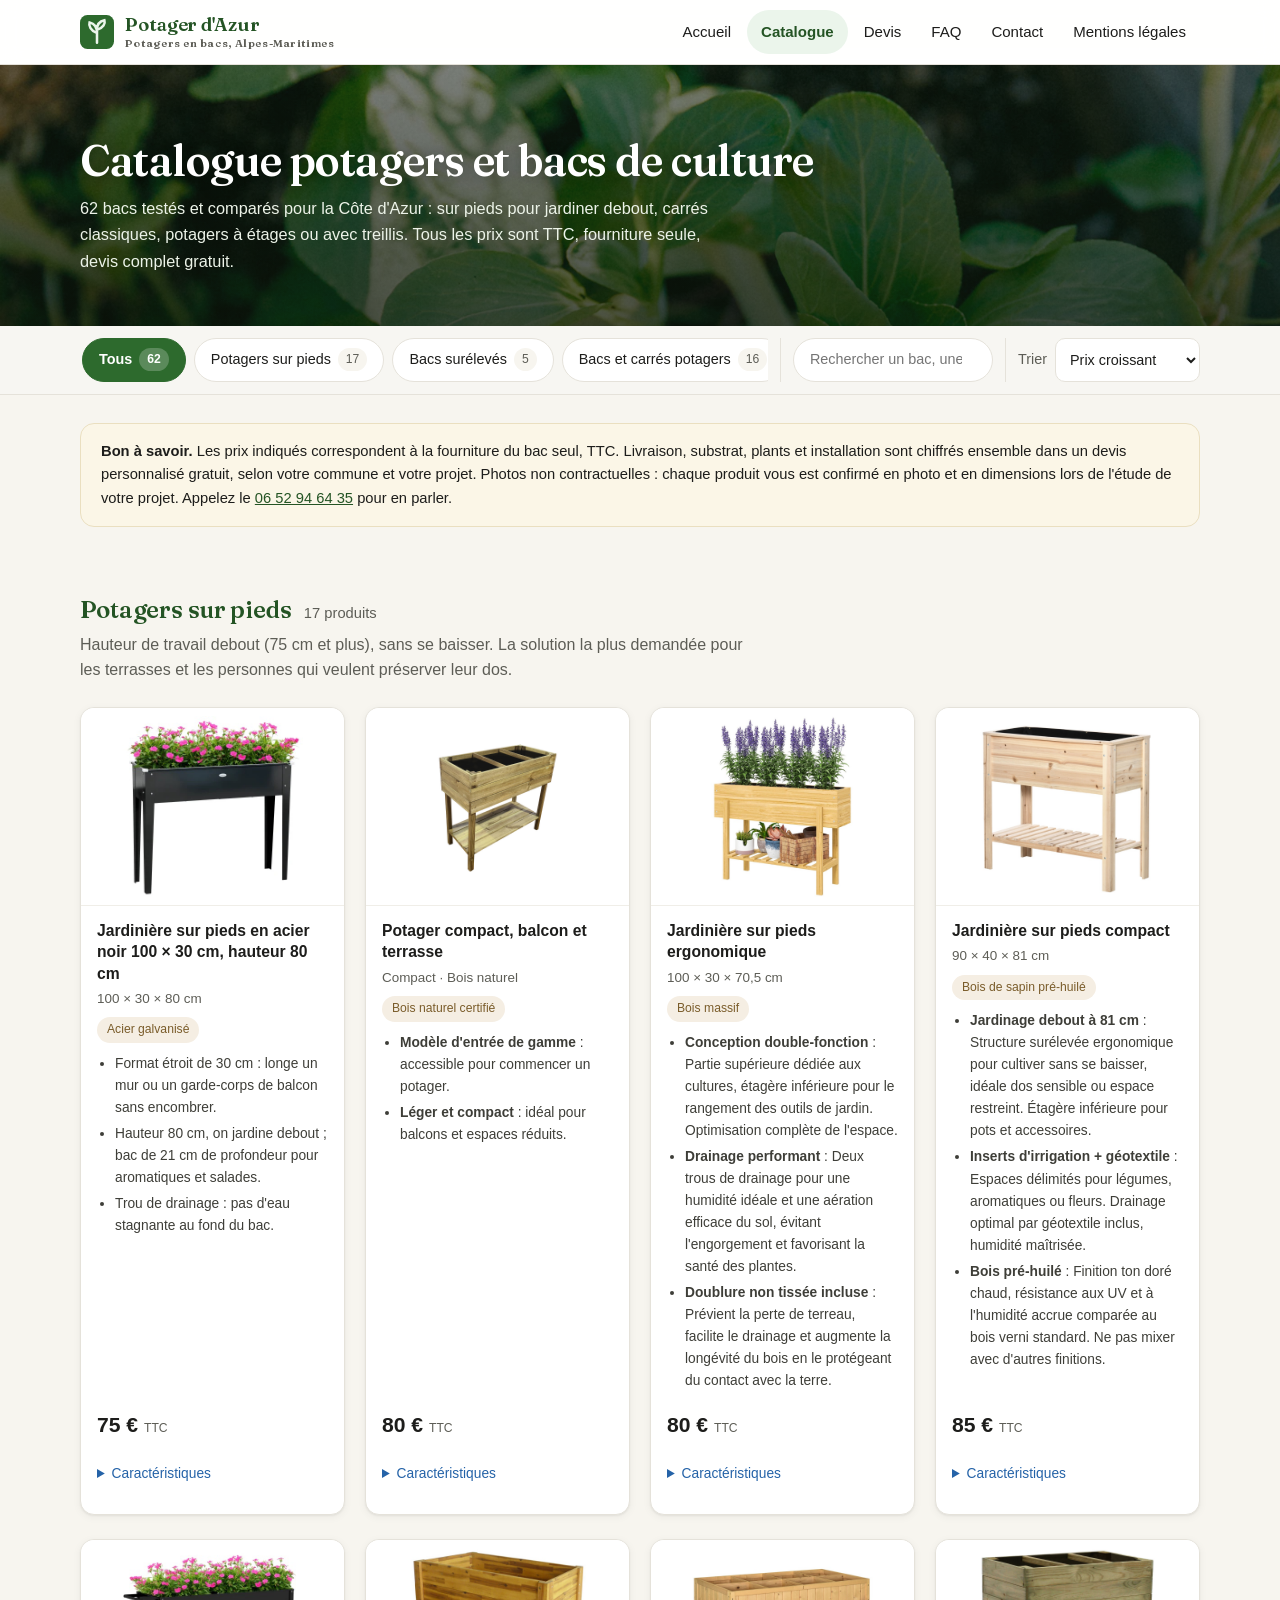
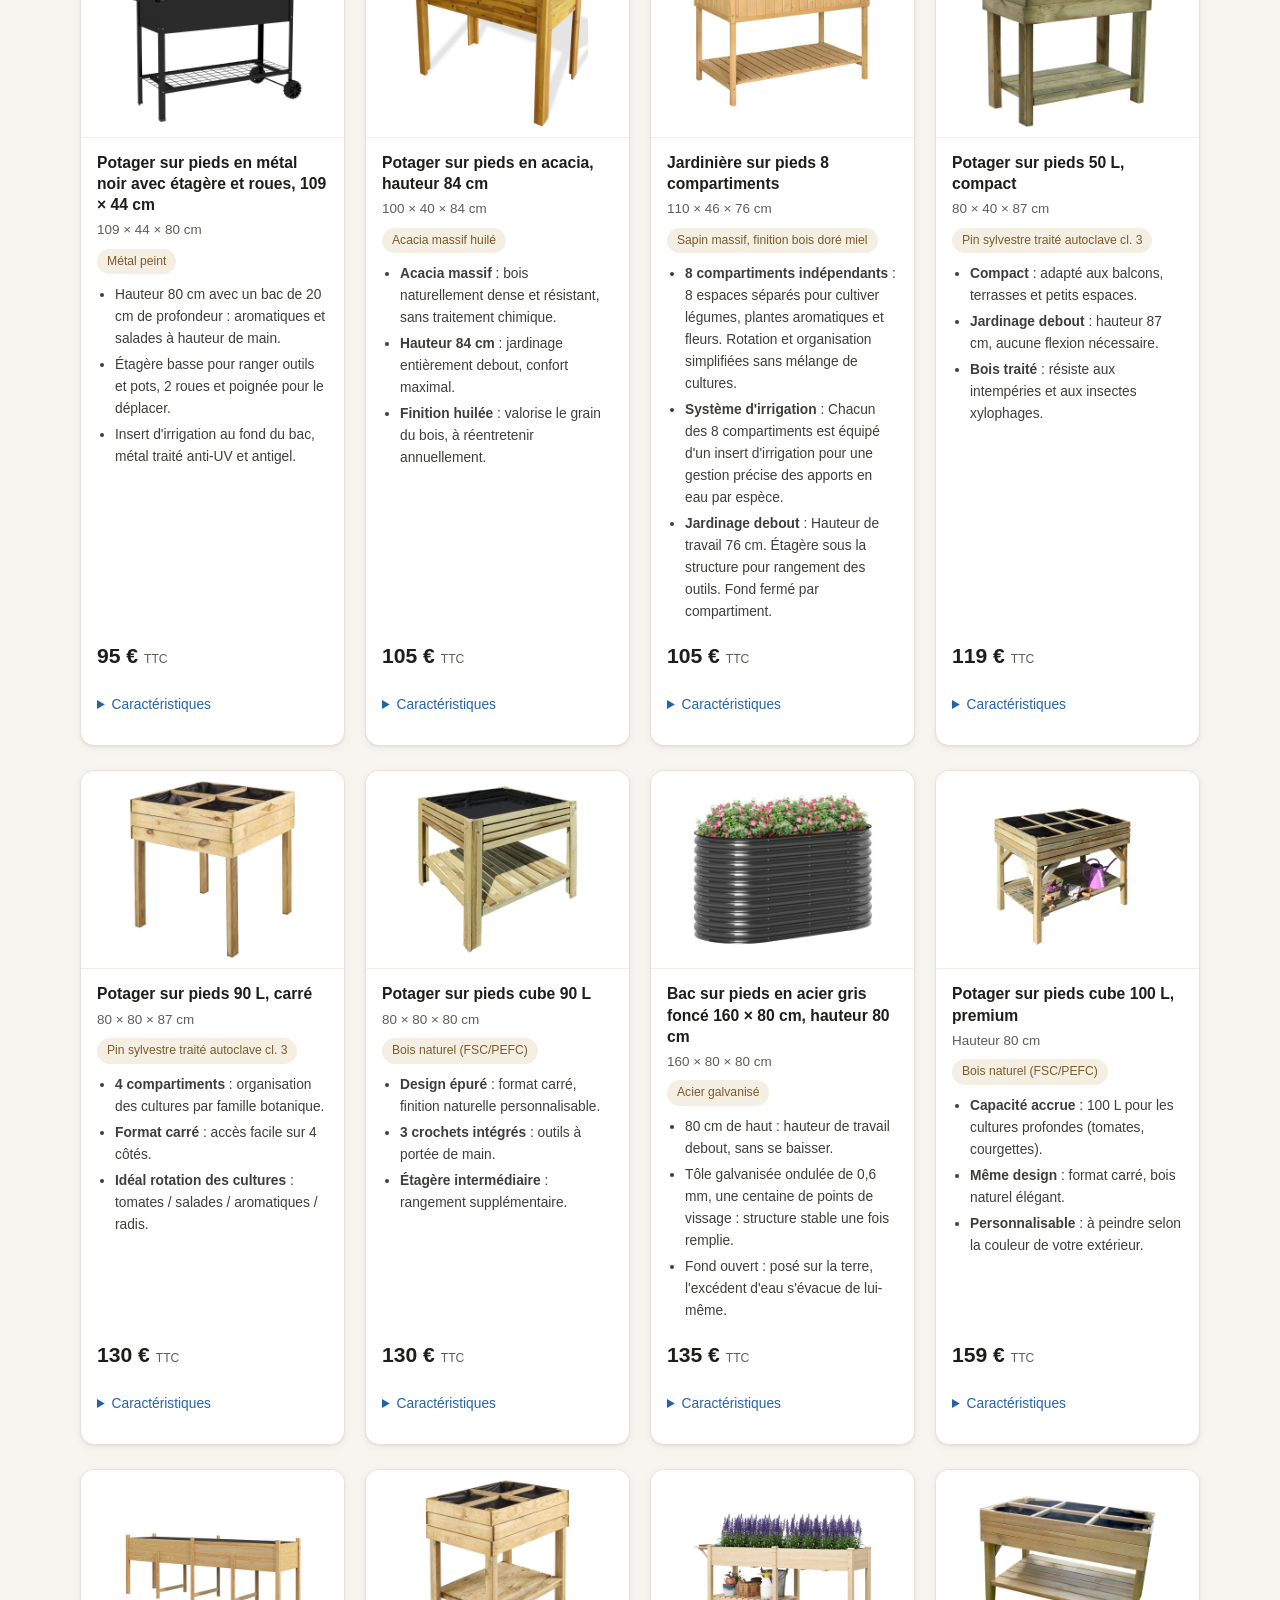
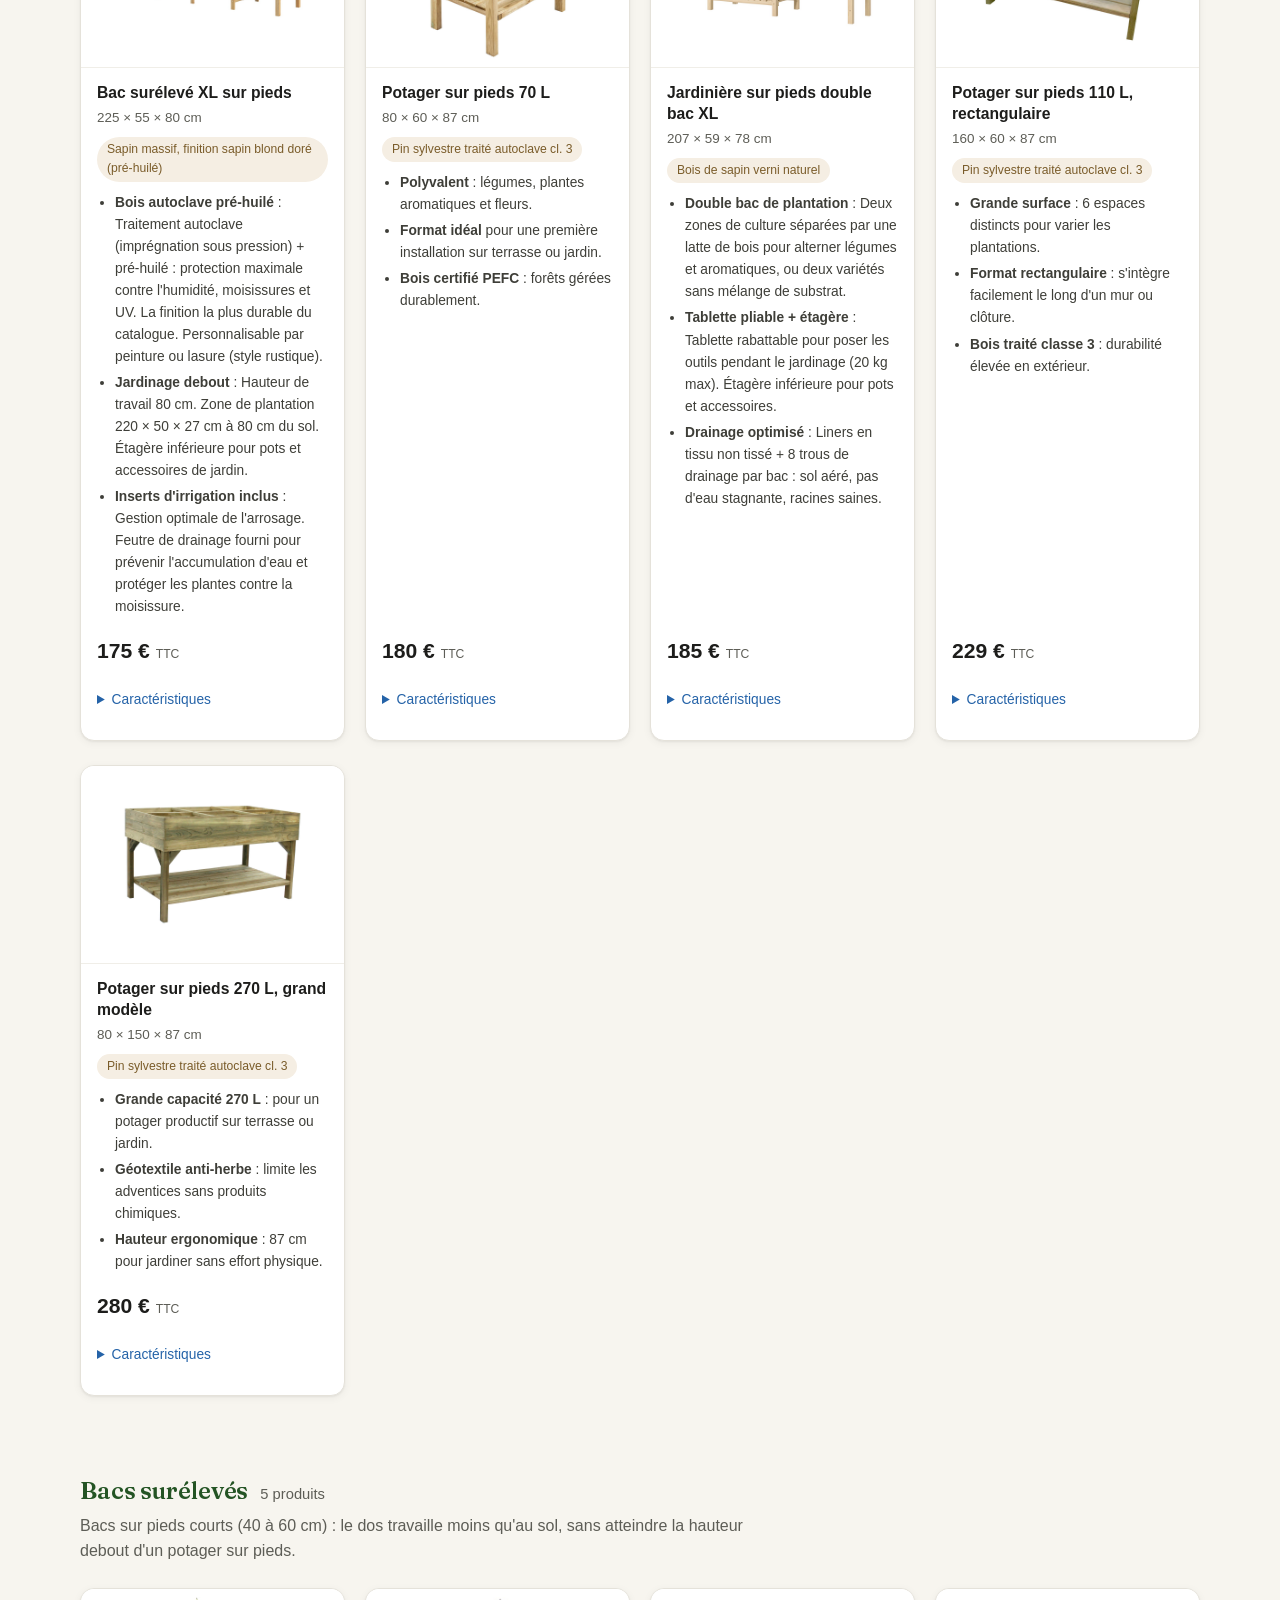
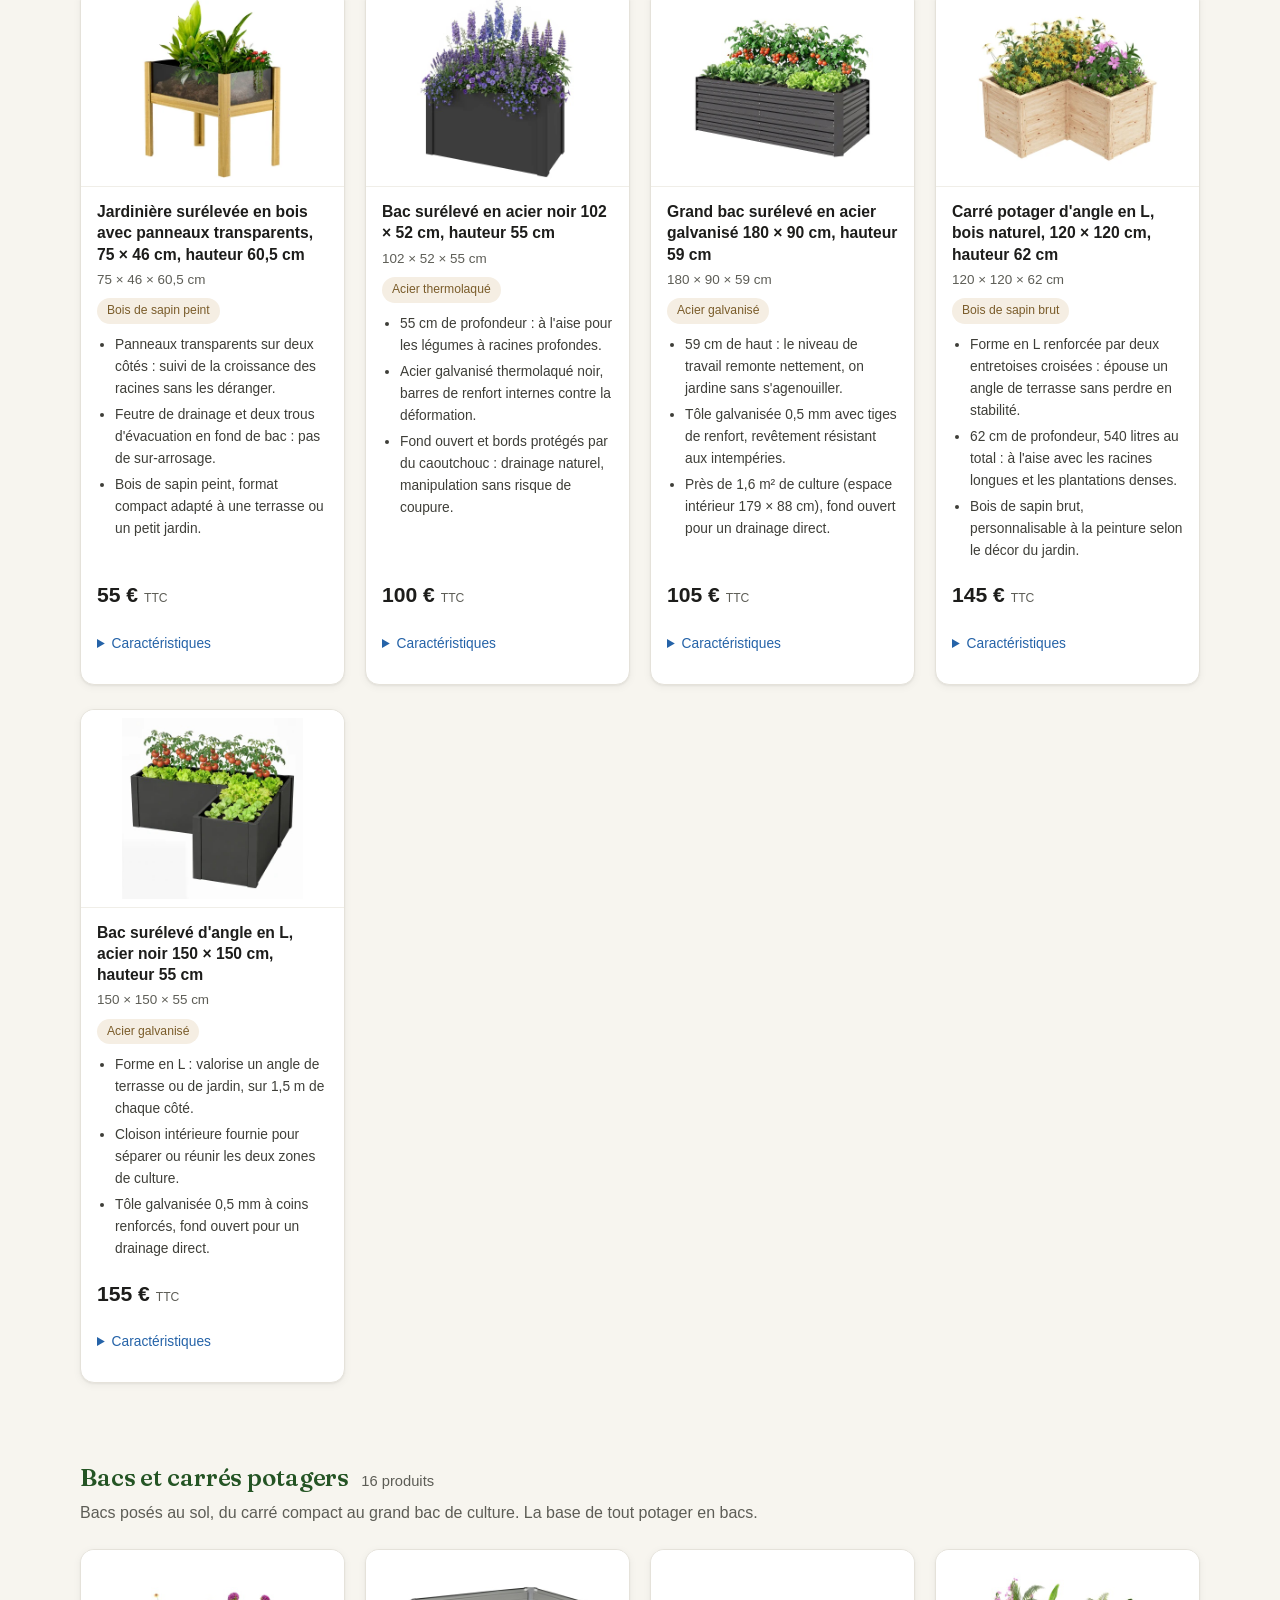
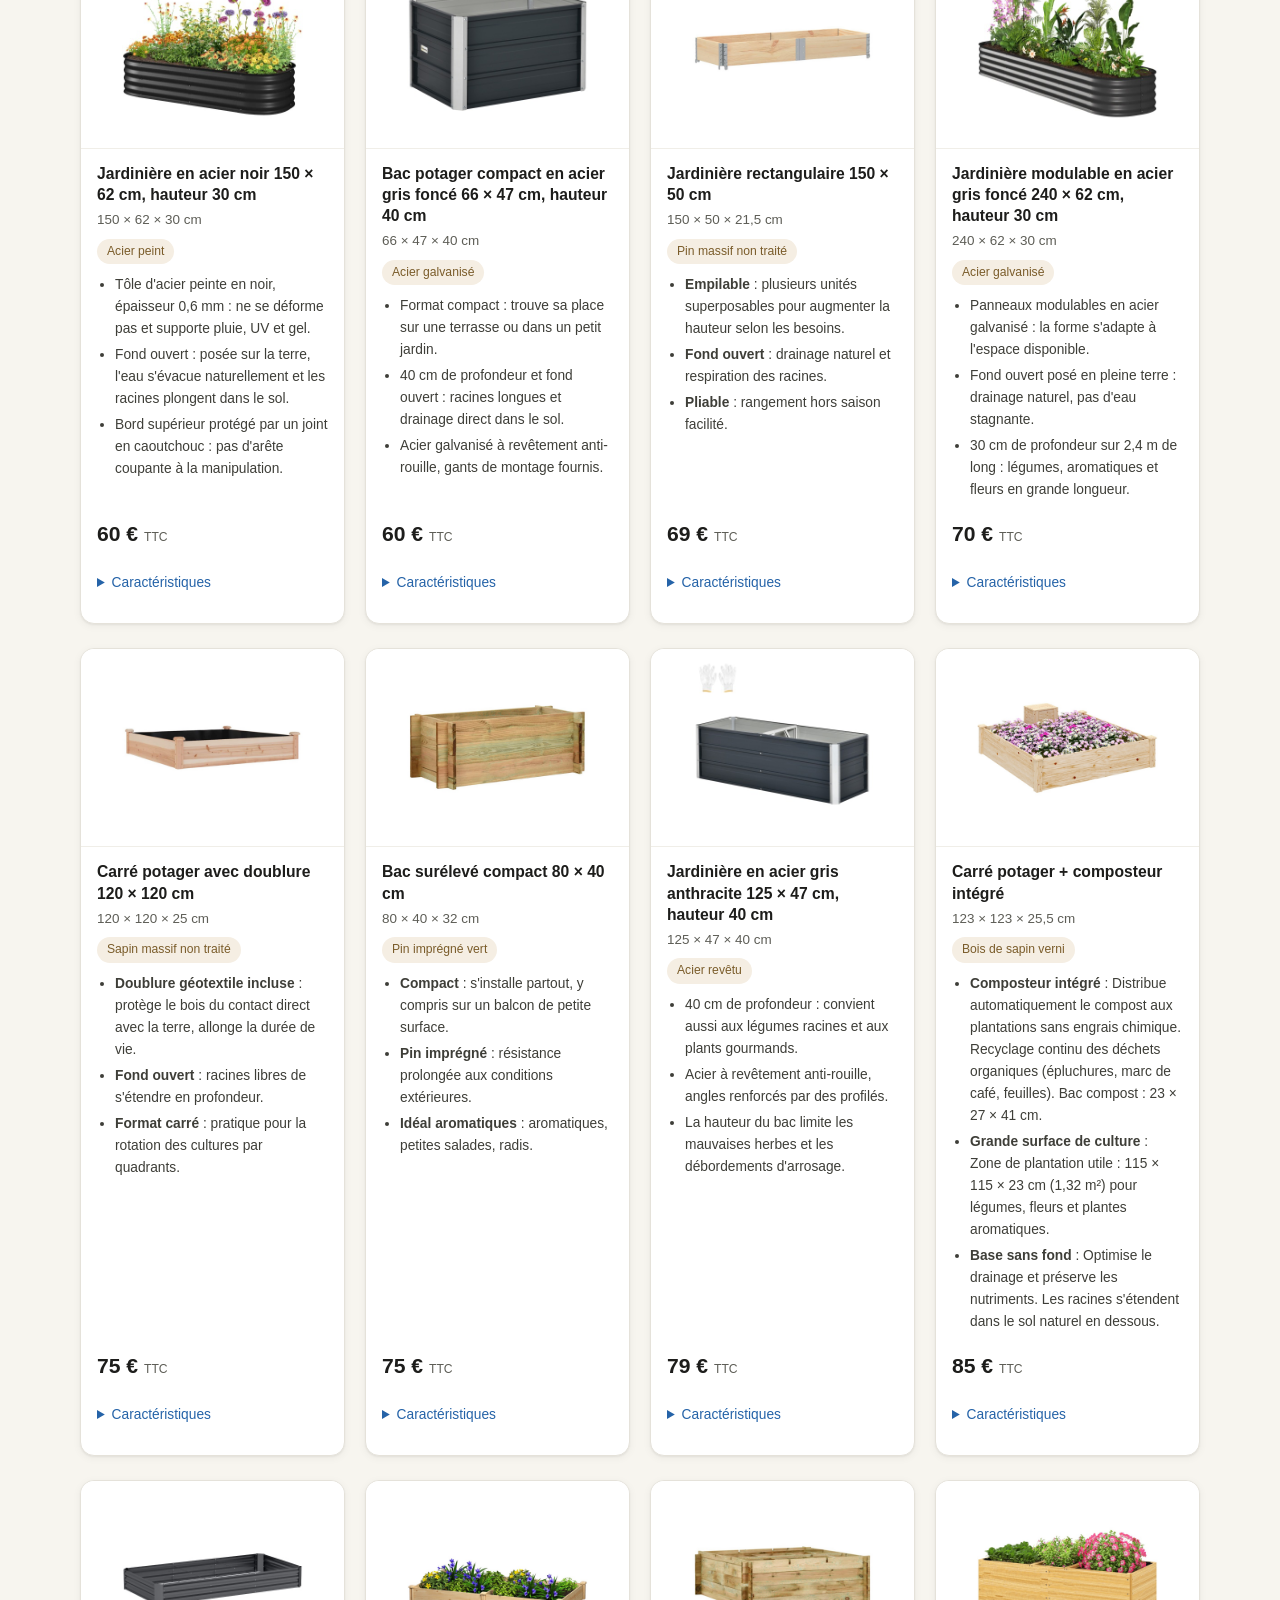
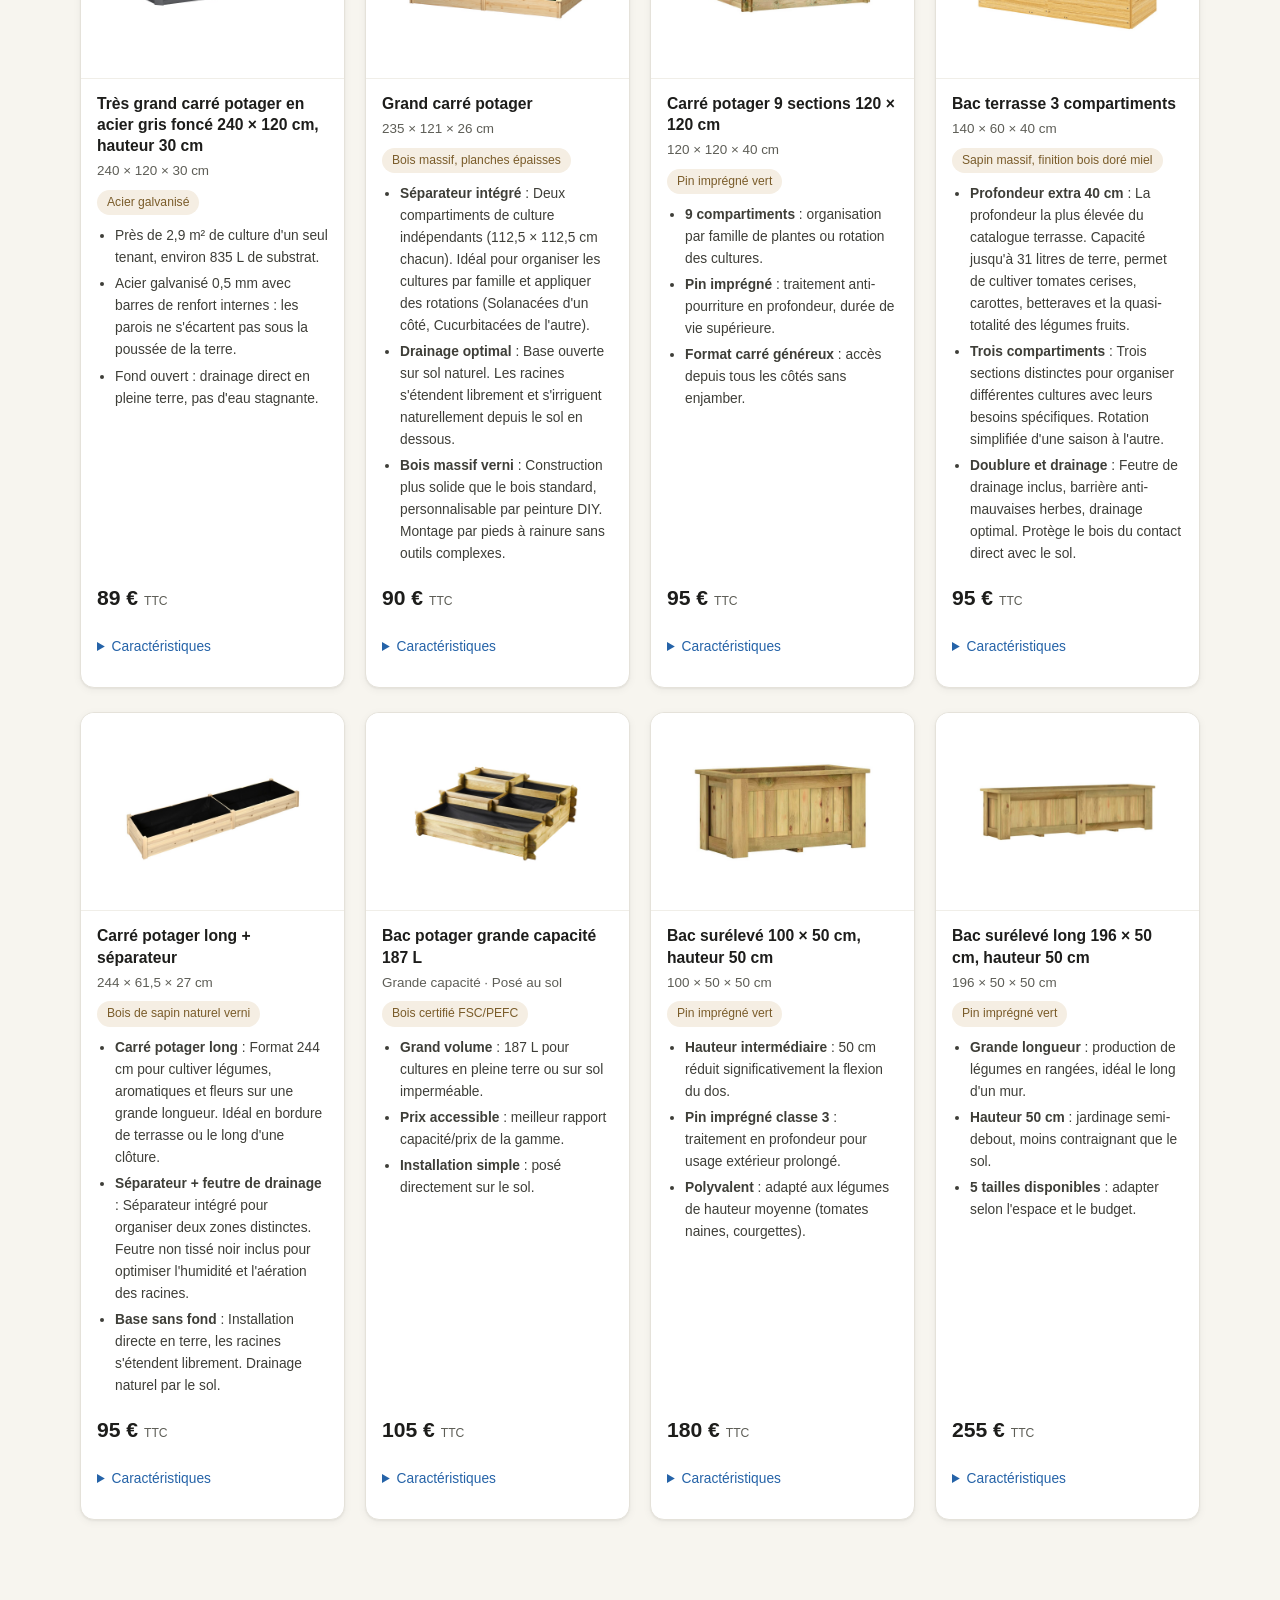
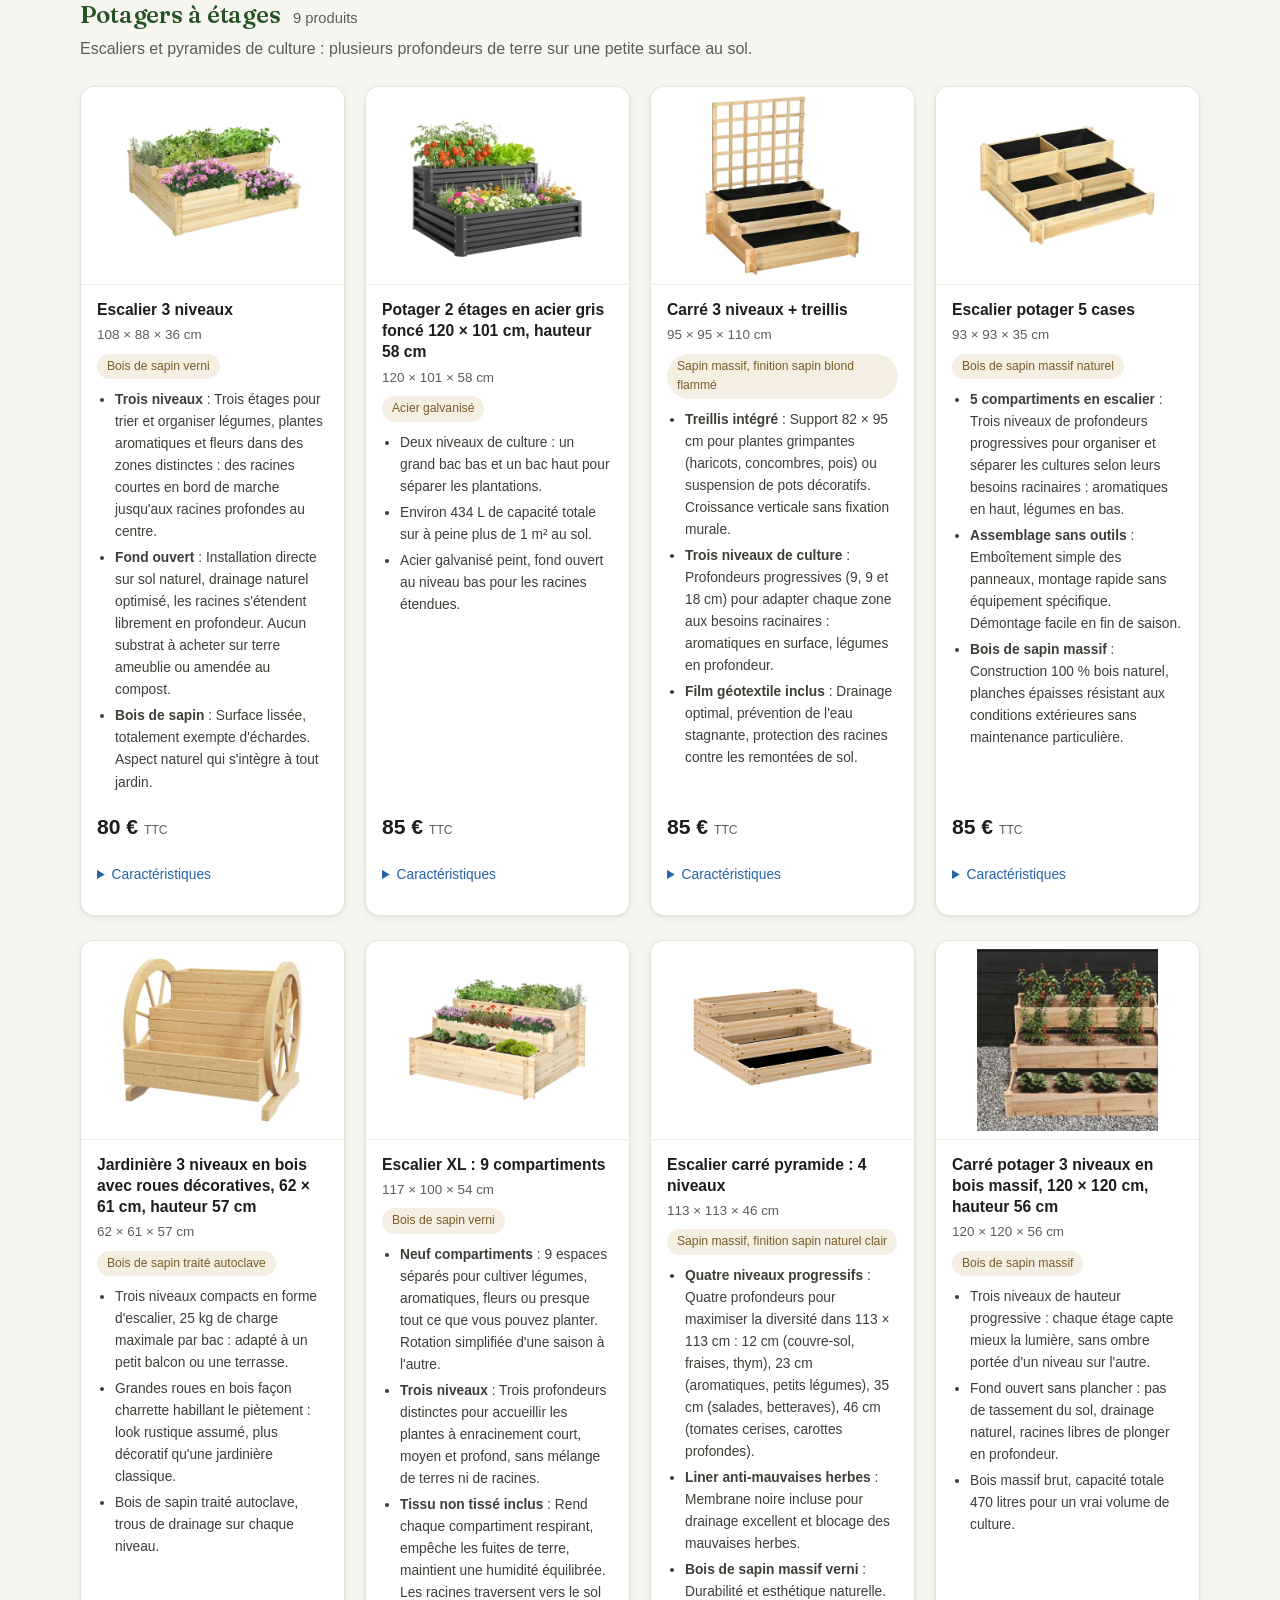
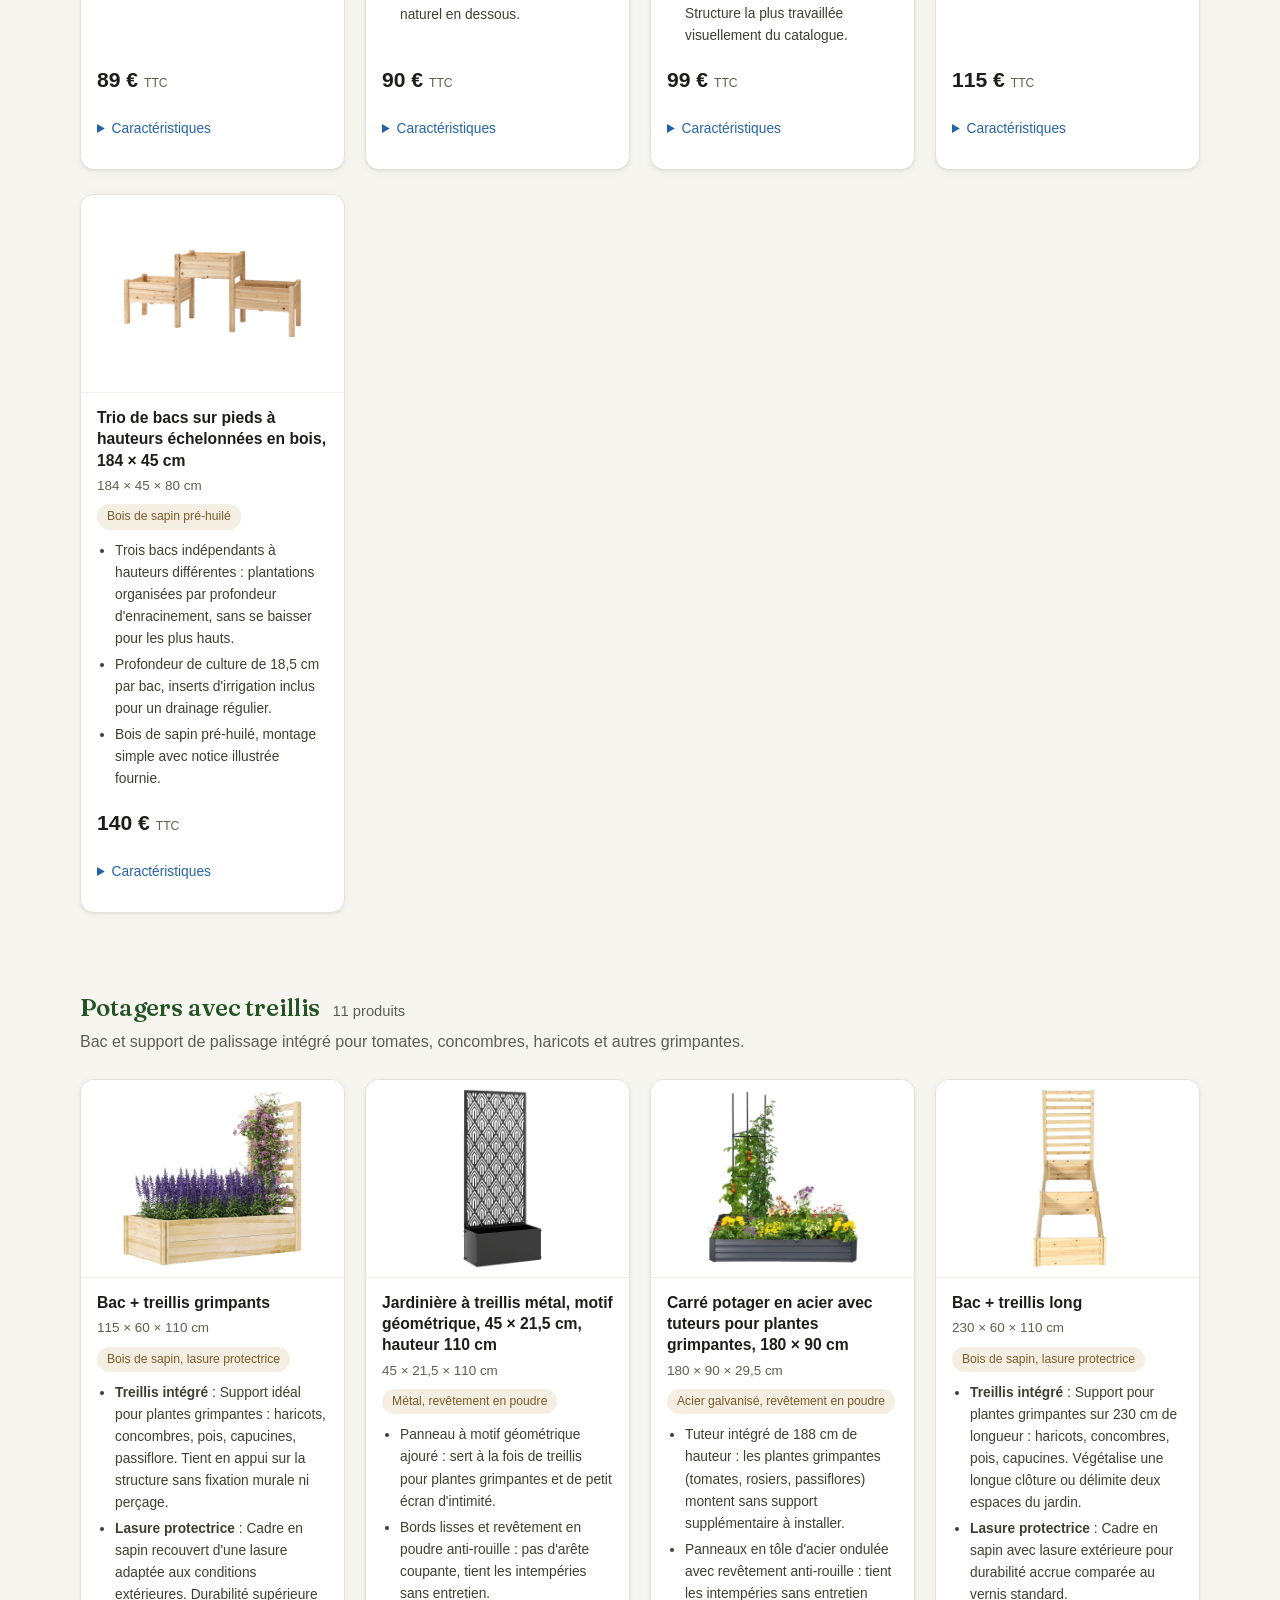
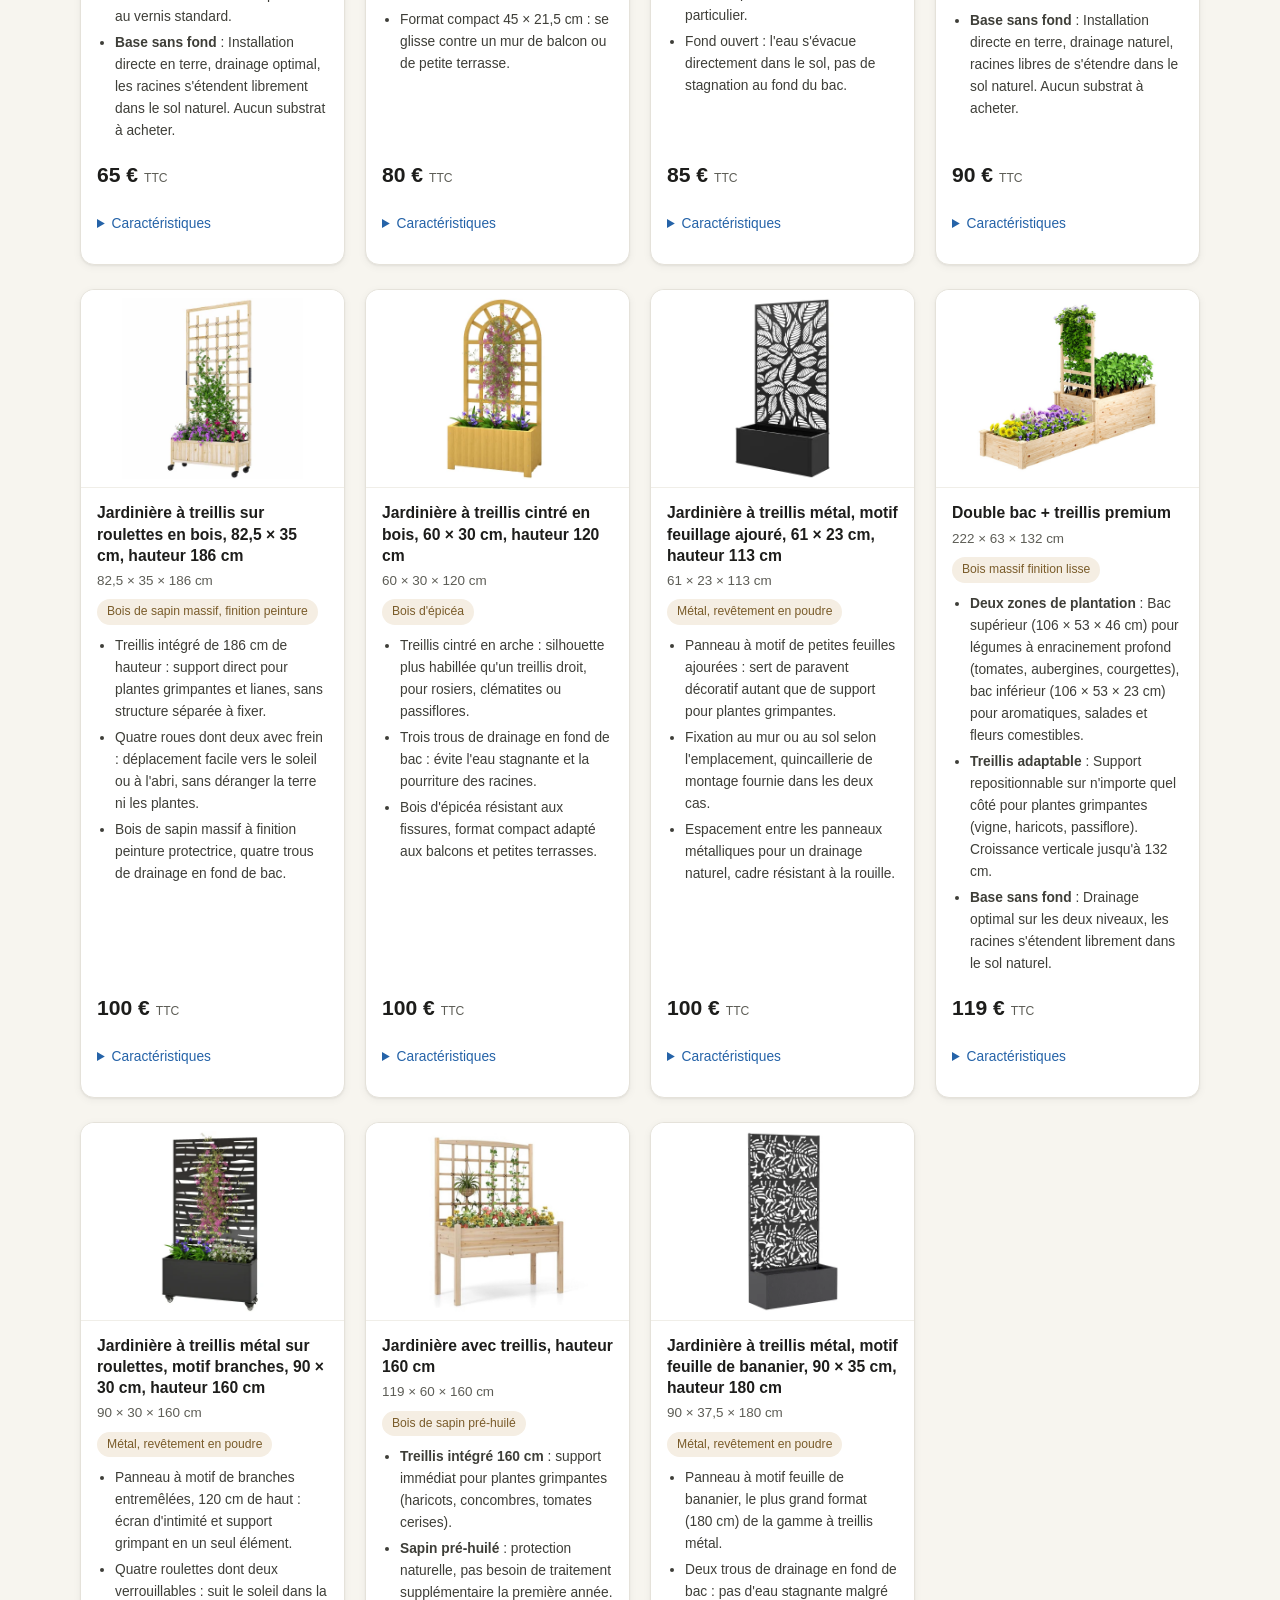
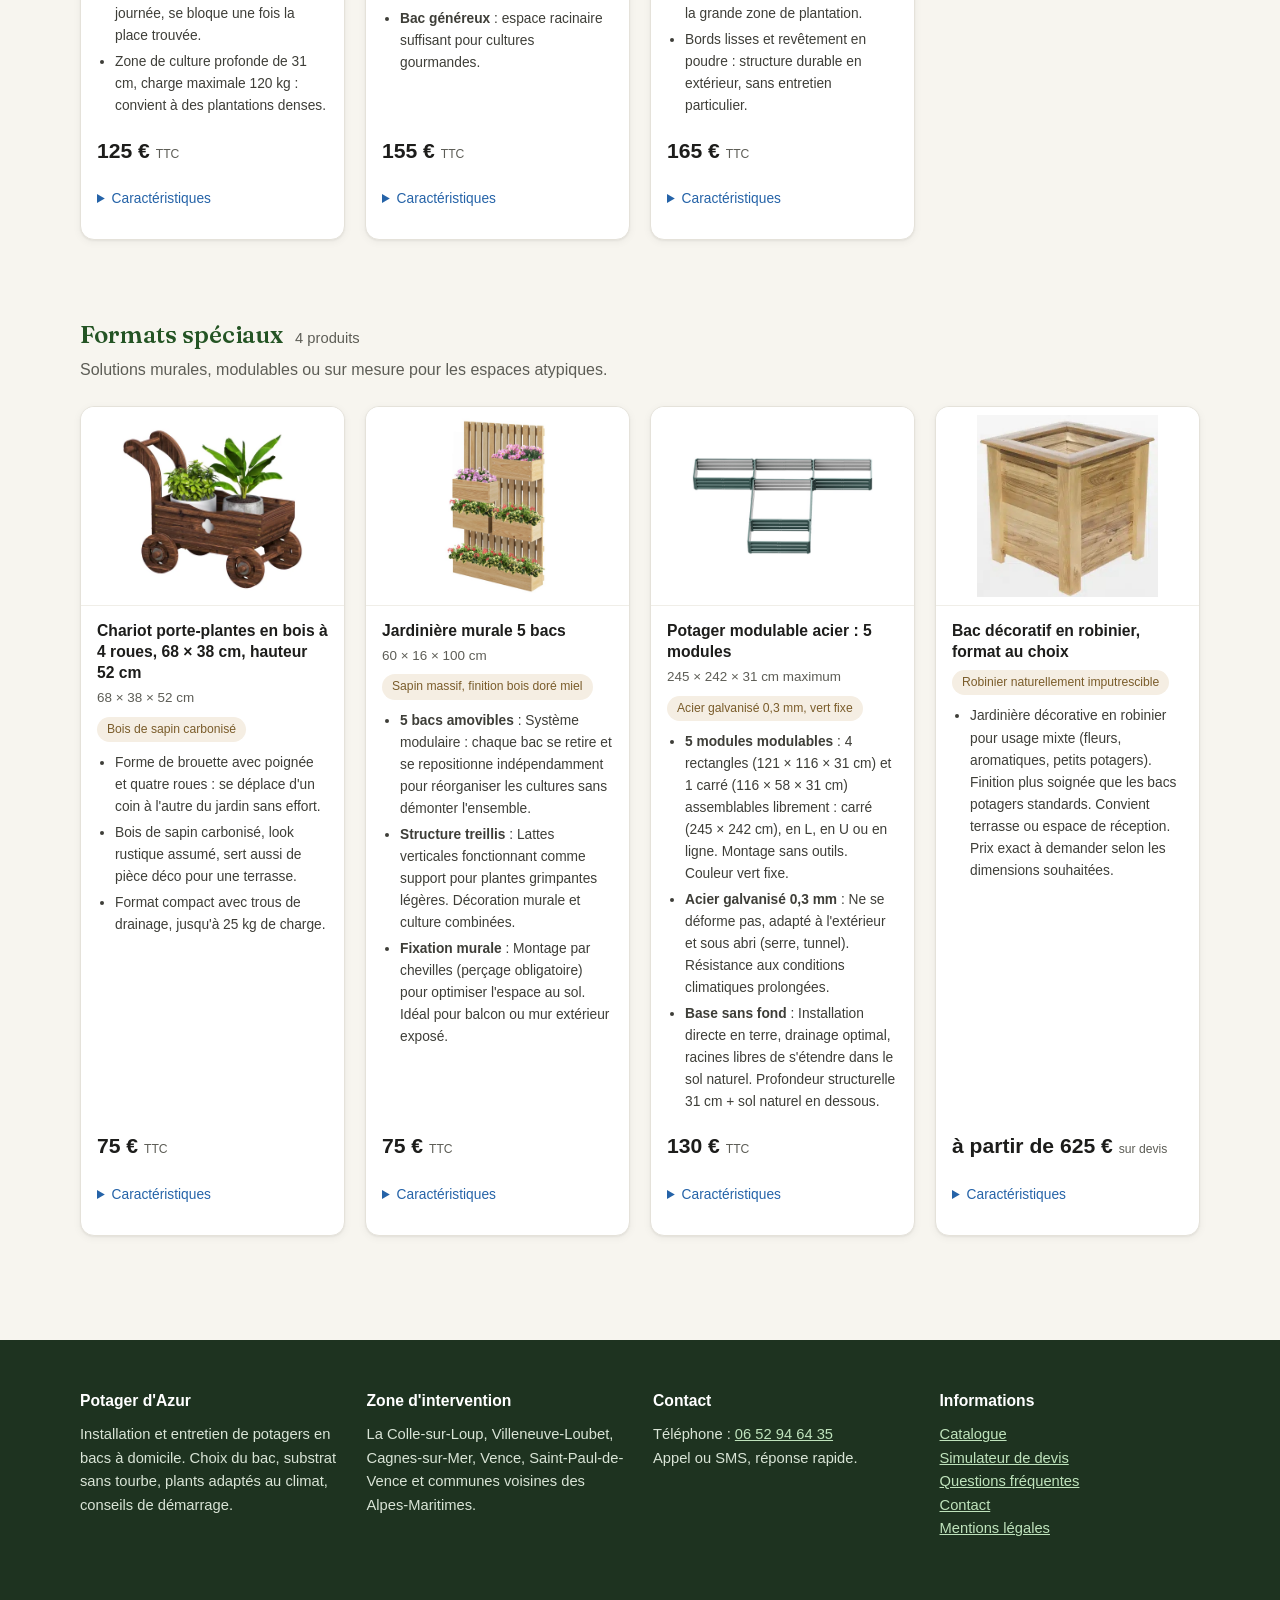
==== commit 4dc3c2d9: "Audit qualité complet : corrections contenu, accessibilité et SEO Contenu (bloquant) : - Note intern" ====
--- a/catalogue.html
+++ b/catalogue.html
@@ -18,56 +18,11 @@
 <link rel="stylesheet" href="styles.css">
 </head>
 <body>
+<a class="skip-link" href="#contenu">Aller au contenu</a>
 <header class="site"><div class="hwrap"><a class="logo" href="index.html"><svg viewBox="0 0 32 32" aria-hidden="true"><rect width="32" height="32" rx="7" fill="#2D6A2D"/><path d="M16 26 V13 M16 17 C10 15 8 10 9 7 C14 8 16 12 16 17 M16 14 C22 12 24 8 23 5 C18 6 16 9 16 14" stroke="#EBF5EB" stroke-width="2.4" fill="none" stroke-linecap="round"/></svg><span class="lname">Potager d'Azur<small>Potagers en bacs, Alpes-Maritimes</small></span></a><button id="nav-toggle" aria-expanded="false" aria-controls="nav-principal" aria-label="Menu"><svg width="22" height="22" viewBox="0 0 22 22" aria-hidden="true"><path d="M3 6h16M3 11h16M3 16h16" stroke="currentColor" stroke-width="2" stroke-linecap="round"/></svg></button><nav class="main" id="nav-principal" aria-label="Navigation principale"><a href="index.html">Accueil</a><a href="catalogue.html" class="actif" aria-current="page">Catalogue</a><a href="devis.html">Devis</a><a href="faq.html">FAQ</a><a href="contact.html">Contact</a><a href="mentions-legales.html">Mentions légales</a></nav></div></header>
-<div class="hero ph mince"><img src="images/ambiance/catalogue-bac.webp" alt="Jeunes légumes en pleine croissance dans un bac potager en bois" width="1600" height="700" fetchpriority="high"><div class="wrap"><h1>Catalogue potagers et bacs de culture</h1><p>62 bacs testés et comparés pour la Côte d'Azur : sur pieds pour jardiner debout, carrés classiques, potagers à étages ou avec treillis. Tous les prix sont TTC, fourniture seule, devis complet gratuit.</p></div></div><div class="toolbar"><div class="wrap"><div class="cats" id="filtres-cats" role="group" aria-label="Filtrer par catégorie"><button type="button" data-cat="tous" class="actif" aria-pressed="true">Tous <span class="n">62</span></button><button type="button" data-cat="surpied" aria-pressed="false">Potagers sur pieds <span class="n">17</span></button><button type="button" data-cat="sureleve" aria-pressed="false">Bacs surélevés <span class="n">5</span></button><button type="button" data-cat="sol" aria-pressed="false">Bacs et carrés potagers <span class="n">16</span></button><button type="button" data-cat="etage" aria-pressed="false">Potagers à étages <span class="n">9</span></button><button type="button" data-cat="treillis" aria-pressed="false">Potagers avec treillis <span class="n">11</span></button><button type="button" data-cat="special" aria-pressed="false">Formats spéciaux <span class="n">4</span></button></div><div class="recherche"><input type="search" id="recherche-catalogue" placeholder="Rechercher un bac, une jardinière..." aria-label="Rechercher dans le catalogue"></div><label class="tri"><span>Trier</span><select id="tri" aria-label="Trier par prix"><option value="asc">Prix croissant</option><option value="desc">Prix décroissant</option></select></label></div></div><div class="wrap"><div class="note"><strong>Bon à savoir.</strong> Les prix indiqués correspondent à la fourniture du bac seul, TTC. Livraison, substrat, plants et installation sont chiffrés ensemble dans un devis personnalisé gratuit, selon votre commune et votre projet. Photos non contractuelles : chaque produit vous est confirmé en photo et en dimensions lors de l'étude de votre projet. Appelez le <a href="tel:+33652946435">06 52 94 64 35</a> pour en parler.</div><section class="cat" data-cat="surpied"><div class="cat-tete"><h2 id="surpied">Potagers sur pieds</h2><span class="count">17 produits</span></div><p class="intro">Hauteur de travail debout (75 cm et plus), sans se baisser. La solution la plus demandée pour les terrasses et les personnes qui veulent préserver leur dos.</p><div class="grille"><article class="carte" tabindex="0" role="button" data-prix="75" aria-label="Voir le détail : Jardinière sur pieds en acier noir 100 × 30 cm, hauteur 80 cm"><img src="images/jardiniere-sur-pieds-en-acier-noir-100-30-cm-hauteur-80-cm.jpg" alt="Jardinière sur pieds en acier noir 100 × 30 cm, hauteur 80 cm" loading="lazy" width="400" height="300"><div class="cbody"><h3>Jardinière sur pieds en acier noir 100 × 30 cm, hauteur 80 cm</h3><div class="dims">100 × 30 × 80 cm</div><span class="badge">Acier galvanisé</span><ul class="points"><li>Format étroit de 30 cm : longe un mur ou un garde-corps de balcon sans encombrer.</li><li>Hauteur 80 cm, on jardine debout ; bac de 21 cm de profondeur pour aromatiques et salades.</li><li>Trou de drainage : pas d'eau stagnante au fond du bac.</li></ul><div class="prix">75 € <small>TTC</small></div><details><summary>Caractéristiques</summary><table><tr><td>Dimensions</td><td>100 × 30 × 80 cm</td></tr><tr><td>Bac de culture (intérieur)</td><td>97 × 27 × 21 cm</td></tr><tr><td>Hauteur des pieds</td><td>58 cm</td></tr><tr><td>Matériau</td><td>Acier galvanisé</td></tr><tr><td>Couleur</td><td>Noir</td></tr><tr><td>Charge maximale</td><td>50 kg</td></tr></table></details></div></article><article class="carte" tabindex="0" role="button" data-prix="80" aria-label="Voir le détail : Potager compact, balcon et terrasse"><img src="images/potager-compact-balcon-et-terrasse.jpg" alt="Potager compact, balcon et terrasse" loading="lazy" width="400" height="300"><div class="cbody"><h3>Potager compact, balcon et terrasse</h3><div class="dims">Compact · Bois naturel</div><span class="badge">Bois naturel certifié</span><ul class="points"><li><strong>Modèle d'entrée de gamme</strong> : accessible pour commencer un potager.</li><li><strong>Léger et compact</strong> : idéal pour balcons et espaces réduits.</li></ul><div class="prix">80 € <small>TTC</small></div><details><summary>Caractéristiques</summary><table><tr><td>Matériau</td><td>Bois naturel certifié</td></tr><tr><td>Usage</td><td>Balcon, terrasse, petit jardin</td></tr></table></details></div></article><article class="carte" tabindex="0" role="button" data-prix="80" aria-label="Voir le détail : Jardinière Sur Pieds Ergonomique"><img src="images/jardiniere-sur-pieds-ergonomique.jpg" alt="Jardinière Sur Pieds Ergonomique" loading="lazy" width="400" height="300"><div class="cbody"><h3>Jardinière Sur Pieds Ergonomique</h3><div class="dims">100 × 30 × 70,5 cm</div><span class="badge">Bois massif</span><ul class="points"><li><strong>CONCEPTION DOUBLE-FONCTION</strong> : Partie supérieure dédiée aux cultures, étagère inférieure pour le rangement des outils de jardin. Optimisation complète de l'espace.</li><li><strong>DRAINAGE PERFORMANT</strong> : Deux trous de drainage pour une humidité idéale et une aération efficace du sol, évitant l'engorgement et favorisant la santé des plantes.</li><li><strong>DOUBLURE NON TISSÉE INCLUSE</strong> : Prévient la perte de terreau, facilite le drainage et augmente la longévité du bois en le protégeant du contact avec la terre.</li></ul><div class="prix">80 € <small>TTC</small></div><details><summary>Caractéristiques</summary><table><tr><td>Usage</td><td>Terrasse, balcon</td></tr><tr><td>Hauteur de travail</td><td>70,5 cm, jardinage debout</td></tr><tr><td>Base</td><td>Avec fond + 2 trous drainage</td></tr><tr><td>Dim. intérieures</td><td>97 × 18,5 × 19,5 cm</td></tr><tr><td>Charge bac</td><td>50 kg max</td></tr><tr><td>Charge étagère</td><td>25 kg max</td></tr><tr><td>Poids</td><td>7,5 kg</td></tr><tr><td>Étagère</td><td>Rangement outils en dessous</td></tr><tr><td>Matériau</td><td>Bois massif</td></tr></table></details></div></article><article class="carte" tabindex="0" role="button" data-prix="85" aria-label="Voir le détail : Jardinière Sur Pieds Compact"><img src="images/jardiniere-sur-pieds-compact.jpg" alt="Jardinière Sur Pieds Compact" loading="lazy" width="400" height="300"><div class="cbody"><h3>Jardinière Sur Pieds Compact</h3><div class="dims">90 × 40 × 81 cm</div><span class="badge">Bois de sapin pré-huilé</span><ul class="points"><li><strong>JARDINAGE DEBOUT À 81 CM</strong> : Structure surélevée ergonomique pour cultiver sans se baisser, idéale dos sensible ou espace restreint. Étagère inférieure pour pots et accessoires.</li><li><strong>INSERTS D'IRRIGATION + GÉOTEXTILE</strong> : Espaces délimités pour légumes, aromatiques ou fleurs. Drainage optimal par géotextile inclus, humidité maîtrisée.</li><li><strong>BOIS PRÉ-HUILÉ</strong> : Finition ton doré chaud, résistance aux UV et à l'humidité accrue comparée au bois verni standard. Ne pas mixer avec d'autres finitions.</li></ul><div class="prix">85 € <small>TTC</small></div><details><summary>Caractéristiques</summary><table><tr><td>Usage</td><td>Terrasse, balcon</td></tr><tr><td>Hauteur travail</td><td>81 cm, jardinage debout</td></tr><tr><td>Bac intérieur</td><td>83 × 32 × 26 cm</td></tr><tr><td>Étagère</td><td>86 × 35 × 13,5 cm</td></tr><tr><td>Charge bac</td><td>60 kg max</td></tr><tr><td>Charge étagère</td><td>25 kg max</td></tr><tr><td>Charge totale</td><td>85 kg max</td></tr><tr><td>Accessoires</td><td>Inserts irrigation + géotextile inclus</td></tr><tr><td>Matériau</td><td>Bois de sapin pré-huilé</td></tr><tr><td>Poids</td><td>8,5 kg</td></tr></table></details></div></article><article class="carte" tabindex="0" role="button" data-prix="95" aria-label="Voir le détail : Potager sur pieds en métal noir avec étagère et roues, 109 × 44 cm"><img src="images/potager-sur-pieds-en-metal-noir-avec-etagere-et-roues-109-44-cm.jpg" alt="Potager sur pieds en métal noir avec étagère et roues, 109 × 44 cm" loading="lazy" width="400" height="300"><div class="cbody"><h3>Potager sur pieds en métal noir avec étagère et roues, 109 × 44 cm</h3><div class="dims">109 × 44 × 80 cm</div><span class="badge">Métal peint</span><ul class="points"><li>Hauteur 80 cm avec un bac de 20 cm de profondeur : aromatiques et salades à hauteur de main.</li><li>Étagère basse pour ranger outils et pots, 2 roues et poignée pour le déplacer.</li><li>Insert d'irrigation au fond du bac, métal traité anti-UV et antigel.</li></ul><div class="prix">95 € <small>TTC</small></div><details><summary>Caractéristiques</summary><table><tr><td>Dimensions</td><td>109 × 44 × 80 cm</td></tr><tr><td>Bac de culture (intérieur)</td><td>95 × 35 × 20 cm</td></tr><tr><td>Étagère</td><td>90 × 34 cm, hauteur 20 cm du sol</td></tr><tr><td>Matériau</td><td>Métal peint</td></tr><tr><td>Couleur</td><td>Noir</td></tr><tr><td>Charge maximale</td><td>50 kg (dont 15 kg sur l'étagère)</td></tr></table></details></div></article><article class="carte" tabindex="0" role="button" data-prix="105" aria-label="Voir le détail : Potager sur pieds en acacia, hauteur 84 cm"><img src="images/potager-sur-pieds-en-acacia-hauteur-84-cm.jpg" alt="Potager sur pieds en acacia, hauteur 84 cm" loading="lazy" width="400" height="300"><div class="cbody"><h3>Potager sur pieds en acacia, hauteur 84 cm</h3><div class="dims">100 × 40 × 84 cm</div><span class="badge">Acacia massif huilé</span><ul class="points"><li><strong>Acacia massif</strong> : bois naturellement dense et résistant, sans traitement chimique.</li><li><strong>Hauteur 84 cm</strong> : jardinage entièrement debout, confort maximal.</li><li><strong>Finition huilée</strong> : valorise le grain du bois, à réentretenir annuellement.</li></ul><div class="prix">105 € <small>TTC</small></div><details><summary>Caractéristiques</summary><table><tr><td>Dimensions</td><td>100 × 40 × 84 cm</td></tr><tr><td>Matériau</td><td>Acacia massif huilé</td></tr><tr><td>Hauteur ergonomique</td><td>84 cm</td></tr><tr><td>Finition</td><td>Huile légère, aspect naturel</td></tr><tr><td>Style</td><td>Sobre et rustique</td></tr></table></details></div></article><article class="carte" tabindex="0" role="button" data-prix="105" aria-label="Voir le détail : Jardinière Sur Pieds 8 Compartiments"><img src="images/jardiniere-sur-pieds-8-compartiments.jpg" alt="Jardinière Sur Pieds 8 Compartiments" loading="lazy" width="400" height="300"><div class="cbody"><h3>Jardinière Sur Pieds 8 Compartiments</h3><div class="dims">110 × 46 × 76 cm</div><span class="badge">Sapin massif, finition bois doré miel</span><ul class="points"><li><strong>8 COMPARTIMENTS INDÉPENDANTS</strong> : 8 espaces séparés pour cultiver légumes, plantes aromatiques et fleurs. Rotation et organisation simplifiées sans mélange de cultures.</li><li><strong>SYSTÈME D'IRRIGATION</strong> : Chacun des 8 compartiments est équipé d'un insert d'irrigation pour une gestion précise des apports en eau par espèce.</li><li><strong>JARDINAGE DEBOUT</strong> : Hauteur de travail 76 cm. Étagère sous la structure pour rangement des outils. Fond fermé par compartiment.</li></ul><div class="prix">105 € <small>TTC</small></div><details><summary>Caractéristiques</summary><table><tr><td>Usage</td><td>Terrasse, balcon</td></tr><tr><td>Compartiments</td><td>8 inserts d'irrigation individuels</td></tr><tr><td>Hauteur</td><td>76 cm, jardinage debout</td></tr><tr><td>Base</td><td>Avec fond</td></tr><tr><td>Design</td><td>Planches verticales, style contemporain</td></tr><tr><td>Coloris</td><td>Naturel clair ou naturel foncé</td></tr></table></details></div></article><article class="carte" tabindex="0" role="button" data-prix="119" aria-label="Voir le détail : Potager sur pieds 50 L, compact"><img src="images/potager-sur-pieds-50-l-compact.jpg" alt="Potager sur pieds 50 L, compact" loading="lazy" width="400" height="300"><div class="cbody"><h3>Potager sur pieds 50 L, compact</h3><div class="dims">80 × 40 × 87 cm</div><span class="badge">Pin sylvestre traité autoclave cl. 3</span><ul class="points"><li><strong>Compact</strong> : adapté aux balcons, terrasses et petits espaces.</li><li><strong>Jardinage debout</strong> : hauteur 87 cm, aucune flexion nécessaire.</li><li><strong>Bois traité</strong> : résiste aux intempéries et aux insectes xylophages.</li></ul><div class="prix">119 € <small>TTC</small></div><details><summary>Caractéristiques</summary><table><tr><td>Dimensions</td><td>80 × 40 × 87 cm</td></tr><tr><td>Capacité</td><td>50 litres</td></tr><tr><td>Matériau</td><td>Pin sylvestre traité autoclave cl. 3</td></tr><tr><td>Certification</td><td>PEFC</td></tr><tr><td>Hauteur ergonomique</td><td>87 cm</td></tr><tr><td>Accessoires</td><td>Géotextile inclus</td></tr></table></details></div></article><article class="carte" tabindex="0" role="button" data-prix="130" aria-label="Voir le détail : Potager sur pieds 90 L, carré"><img src="images/potager-sur-pieds-90-l-carre.jpg" alt="Potager sur pieds 90 L, carré" loading="lazy" width="400" height="300"><div class="cbody"><h3>Potager sur pieds 90 L, carré</h3><div class="dims">80 × 80 × 87 cm</div><span class="badge">Pin sylvestre traité autoclave cl. 3</span><ul class="points"><li><strong>4 compartiments</strong> : organisation des cultures par famille botanique.</li><li><strong>Format carré</strong> : accès facile sur 4 côtés.</li><li><strong>Idéal rotation des cultures</strong> : tomates / salades / aromatiques / radis.</li></ul><div class="prix">130 € <small>TTC</small></div><details><summary>Caractéristiques</summary><table><tr><td>Dimensions</td><td>80 × 80 × 87 cm</td></tr><tr><td>Capacité</td><td>90 litres</td></tr><tr><td>Compartiments</td><td>4 zones distinctes</td></tr><tr><td>Matériau</td><td>Pin sylvestre traité autoclave cl. 3</td></tr><tr><td>Certification</td><td>PEFC</td></tr><tr><td>Accessoires</td><td>Géotextile inclus</td></tr></table></details></div></article><article class="carte" tabindex="0" role="button" data-prix="130" aria-label="Voir le détail : Potager sur pieds cube 90 L"><img src="images/potager-sur-pieds-cube-90-l.jpg" alt="Potager sur pieds cube 90 L" loading="lazy" width="400" height="300"><div class="cbody"><h3>Potager sur pieds cube 90 L</h3><div class="dims">80 × 80 × 80 cm</div><span class="badge">Bois naturel (FSC/PEFC)</span><ul class="points"><li><strong>Design épuré</strong> : format carré, finition naturelle personnalisable.</li><li><strong>3 crochets intégrés</strong> : outils à portée de main.</li><li><strong>Étagère intermédiaire</strong> : rangement supplémentaire.</li></ul><div class="prix">130 € <small>TTC</small></div><details><summary>Caractéristiques</summary><table><tr><td>Dimensions</td><td>80 × 80 × 80 cm</td></tr><tr><td>Capacité</td><td>90 litres</td></tr><tr><td>Matériau</td><td>Bois naturel (FSC/PEFC)</td></tr><tr><td>Hauteur</td><td>80 cm</td></tr><tr><td>Accessoires</td><td>Crochets + étagère + géotextile</td></tr><tr><td>Personnalisation</td><td>Peinture extérieure possible</td></tr></table></details></div></article><article class="carte" tabindex="0" role="button" data-prix="135" aria-label="Voir le détail : Bac sur pieds en acier gris foncé 160 × 80 cm, hauteur 80 cm"><svg viewBox="0 0 400 300" role="img" aria-label="Illustration : Bac sur pieds en acier gris foncé 160 × 80 cm, hauteur 80 cm" xmlns="http://www.w3.org/2000/svg"><rect width="400" height="300" fill="#F1EEE7"/><ellipse cx="200" cy="266" rx="165" ry="12" fill="#E2DCCF"/><rect x="88" y="168" width="14" height="92" fill="#7E858C"/><rect x="298" y="168" width="14" height="92" fill="#7E858C"/><rect x="110" y="222" width="180" height="9" rx="4" fill="#7E858C" opacity="0.8"/><rect x="70" y="100" width="260" height="74" rx="6" fill="#9AA0A6" stroke="#7E858C" stroke-width="3"/><line x1="74" y1="125" x2="326" y2="125" stroke="#7E858C" stroke-width="1.5" opacity="0.55"/><line x1="74" y1="149" x2="326" y2="149" stroke="#7E858C" stroke-width="1.5" opacity="0.55"/><rect x="76" y="102" width="248" height="10" rx="5" fill="#6B4F2E"/><g transform="translate(107,100)">
-<path d="M0,0 C-1,-10 -2,-18 0,-26" stroke="#2D6A2D" stroke-width="3" fill="none" stroke-linecap="round"/>
-<path d="M0,-14 C-14,-18 -18,-28 -16,-34 C-6,-32 -1,-24 0,-14 Z" fill="#4C8C4A"/>
-<path d="M0,-20 C12,-24 17,-33 15,-39 C6,-37 1,-30 0,-20 Z" fill="#2D6A2D"/>
-</g><g transform="translate(169,100)">
-<path d="M0,0 C-1,-10 -2,-18 0,-26" stroke="#2D6A2D" stroke-width="3" fill="none" stroke-linecap="round"/>
-<path d="M0,-14 C-14,-18 -18,-28 -16,-34 C-6,-32 -1,-24 0,-14 Z" fill="#4C8C4A"/>
-<path d="M0,-20 C12,-24 17,-33 15,-39 C6,-37 1,-30 0,-20 Z" fill="#2D6A2D"/>
-</g><g transform="translate(231,100)">
-<path d="M0,0 C-1,-10 -2,-18 0,-26" stroke="#2D6A2D" stroke-width="3" fill="none" stroke-linecap="round"/>
-<path d="M0,-14 C-14,-18 -18,-28 -16,-34 C-6,-32 -1,-24 0,-14 Z" fill="#4C8C4A"/>
-<path d="M0,-20 C12,-24 17,-33 15,-39 C6,-37 1,-30 0,-20 Z" fill="#2D6A2D"/>
-</g><g transform="translate(293,100)">
-<path d="M0,0 C-1,-10 -2,-18 0,-26" stroke="#2D6A2D" stroke-width="3" fill="none" stroke-linecap="round"/>
-<path d="M0,-14 C-14,-18 -18,-28 -16,-34 C-6,-32 -1,-24 0,-14 Z" fill="#4C8C4A"/>
-<path d="M0,-20 C12,-24 17,-33 15,-39 C6,-37 1,-30 0,-20 Z" fill="#2D6A2D"/>
-</g></svg><div class="cbody"><h3>Bac sur pieds en acier gris foncé 160 × 80 cm, hauteur 80 cm</h3><div class="dims">160 × 80 × 80 cm</div><span class="badge">Acier galvanisé</span><ul class="points"><li>80 cm de haut : hauteur de travail debout, sans se baisser.</li><li>Tôle galvanisée ondulée de 0,6 mm, une centaine de points de vissage : structure stable une fois remplie.</li><li>Fond ouvert : posé sur la terre, l'excédent d'eau s'évacue de lui-même.</li></ul><div class="prix">135 € <small>TTC</small></div><details><summary>Caractéristiques</summary><table><tr><td>Dimensions</td><td>160 × 80 × 80 cm</td></tr><tr><td>Dimensions intérieures</td><td>159 × 79 × 80 cm</td></tr><tr><td>Matériau</td><td>Acier galvanisé</td></tr><tr><td>Épaisseur de tôle</td><td>0,6 mm</td></tr><tr><td>Couleur</td><td>Gris foncé</td></tr><tr><td>Fond</td><td>Ouvert, à poser en pleine terre</td></tr></table></details></div></article><article class="carte" tabindex="0" role="button" data-prix="159" aria-label="Voir le détail : Potager sur pieds cube 100 L, premium"><img src="images/potager-sur-pieds-cube-100-l-premium.jpg" alt="Potager sur pieds cube 100 L, premium" loading="lazy" width="400" height="300"><div class="cbody"><h3>Potager sur pieds cube 100 L, premium</h3><div class="dims">Hauteur 80 cm</div><span class="badge">Bois naturel (FSC/PEFC)</span><ul class="points"><li><strong>Capacité accrue</strong> : 100 L pour les cultures profondes (tomates, courgettes).</li><li><strong>Même design </strong> : format carré, bois naturel élégant.</li><li><strong>Personnalisable</strong> : à peindre selon la couleur de votre extérieur.</li></ul><div class="prix">159 € <small>TTC</small></div><details><summary>Caractéristiques</summary><table><tr><td>Capacité</td><td>100 litres</td></tr><tr><td>Matériau</td><td>Bois naturel (FSC/PEFC)</td></tr><tr><td>Hauteur</td><td>80 cm</td></tr><tr><td>Personnalisation</td><td>Peinture extérieure possible</td></tr></table></details></div></article><article class="carte" tabindex="0" role="button" data-prix="175" aria-label="Voir le détail : Bac Surélevé XL Sur Pieds"><img src="images/bac-sureleve-xl-sur-pieds.jpg" alt="Bac Surélevé XL Sur Pieds" loading="lazy" width="400" height="300"><div class="cbody"><h3>Bac Surélevé XL Sur Pieds</h3><div class="dims">225 × 55 × 80 cm</div><span class="badge">Sapin massif, finition sapin blond doré (pré-huilé)</span><ul class="points"><li><strong>BOIS AUTOCLAVE PRÉ-HUILÉ</strong> : Traitement autoclave (imprégnation sous pression) + pré-huilé : protection maximale contre l'humidité, moisissures et UV. La finition la plus durable du catalogue. Personnalisable par peinture ou lasure (style rustique).</li><li><strong>JARDINAGE DEBOUT</strong> : Hauteur de travail 80 cm. Zone de plantation 220 × 50 × 27 cm à 80 cm du sol. Étagère inférieure pour pots et accessoires de jardin.</li><li><strong>INSERTS D'IRRIGATION INCLUS</strong> : Gestion optimale de l'arrosage. Feutre de drainage fourni pour prévenir l'accumulation d'eau et protéger les plantes contre la moisissure.</li></ul><div class="prix">175 € <small>TTC</small></div><details><summary>Caractéristiques</summary><table><tr><td>Usage</td><td>Terrasse, balcon</td></tr><tr><td>Surface</td><td>1,24 m² de culture (220×50 cm)</td></tr><tr><td>Profondeur</td><td>27 cm</td></tr><tr><td>Hauteur</td><td>80 cm, jardinage debout</td></tr><tr><td>Base</td><td>Avec fond, substrat nécessaire</td></tr><tr><td>Substrat</td><td>~3,5 sacs 50L ≈ 52,50 €</td></tr><tr><td>Charge max</td><td>100 kg</td></tr><tr><td>Traitement</td><td>Bois autoclave pré-huilé</td></tr><tr><td>Poids</td><td>16 kg</td></tr></table></details></div></article><article class="carte" tabindex="0" role="button" data-prix="180" aria-label="Voir le détail : Potager sur pieds 70 L"><img src="images/potager-sur-pieds-70-l.jpg" alt="Potager sur pieds 70 L" loading="lazy" width="400" height="300"><div class="cbody"><h3>Potager sur pieds 70 L</h3><div class="dims">80 × 60 × 87 cm</div><span class="badge">Pin sylvestre traité autoclave cl. 3</span><ul class="points"><li><strong>Polyvalent</strong> : légumes, plantes aromatiques et fleurs.</li><li><strong>Format idéal</strong> pour une première installation sur terrasse ou jardin.</li><li><strong>Bois certifié PEFC</strong> : forêts gérées durablement.</li></ul><div class="prix">180 € <small>TTC</small></div><details><summary>Caractéristiques</summary><table><tr><td>Dimensions</td><td>80 × 60 × 87 cm</td></tr><tr><td>Capacité</td><td>70 litres</td></tr><tr><td>Matériau</td><td>Pin sylvestre traité autoclave cl. 3</td></tr><tr><td>Certification</td><td>PEFC</td></tr><tr><td>Hauteur ergonomique</td><td>87 cm</td></tr><tr><td>Accessoires</td><td>Géotextile inclus</td></tr></table></details></div></article><article class="carte" tabindex="0" role="button" data-prix="185" aria-label="Voir le détail : Jardinière Sur Pieds Double Bac XL"><img src="images/jardiniere-sur-pieds-double-bac-xl.jpg" alt="Jardinière Sur Pieds Double Bac XL" loading="lazy" width="400" height="300"><div class="cbody"><h3>Jardinière Sur Pieds Double Bac XL</h3><div class="dims">207 × 59 × 78 cm</div><span class="badge">Bois de sapin verni naturel</span><ul class="points"><li><strong>DOUBLE BAC DE PLANTATION</strong> : Deux zones de culture séparées par une latte de bois pour alterner légumes et aromatiques, ou deux variétés sans mélange de substrat.</li><li><strong>TABLETTE PLIABLE + ÉTAGÈRE</strong> : Tablette rabattable pour poser les outils pendant le jardinage (20 kg max). Étagère inférieure pour pots et accessoires.</li><li><strong>DRAINAGE OPTIMISÉ</strong> : Liners en tissu non tissé + 8 trous de drainage par bac : sol aéré, pas d'eau stagnante, racines saines.</li></ul><div class="prix">185 € <small>TTC</small></div><details><summary>Caractéristiques</summary><table><tr><td>Usage</td><td>Terrasse, balcon</td></tr><tr><td>Bacs</td><td>2 bacs séparés par latte</td></tr><tr><td>Tablette pliable</td><td>Rangement outils · 20 kg max</td></tr><tr><td>Étagère</td><td>Inférieure incluse</td></tr><tr><td>Drainage</td><td>Liners non tissé + 8 trous par bac</td></tr><tr><td>Charge plantation</td><td>30 kg max</td></tr><tr><td>Matériau</td><td>Bois de sapin verni naturel</td></tr><tr><td>Poids</td><td>17,6 kg</td></tr></table></details></div></article><article class="carte" tabindex="0" role="button" data-prix="229" aria-label="Voir le détail : Potager sur pieds 110 L, rectangulaire"><img src="images/potager-sur-pieds-110-l-rectangulaire.jpg" alt="Potager sur pieds 110 L, rectangulaire" loading="lazy" width="400" height="300"><div class="cbody"><h3>Potager sur pieds 110 L, rectangulaire</h3><div class="dims">160 × 60 × 87 cm</div><span class="badge">Pin sylvestre traité autoclave cl. 3</span><ul class="points"><li><strong>Grande surface</strong> : 6 espaces distincts pour varier les plantations.</li><li><strong>Format rectangulaire</strong> : s'intègre facilement le long d'un mur ou clôture.</li><li><strong>Bois traité classe 3</strong> : durabilité élevée en extérieur.</li></ul><div class="prix">229 € <small>TTC</small></div><details><summary>Caractéristiques</summary><table><tr><td>Dimensions</td><td>160 × 60 × 87 cm</td></tr><tr><td>Capacité</td><td>110 litres</td></tr><tr><td>Compartiments</td><td>6 espaces de culture</td></tr><tr><td>Matériau</td><td>Pin sylvestre traité autoclave cl. 3</td></tr><tr><td>Certification</td><td>PEFC</td></tr></table></details></div></article><article class="carte" tabindex="0" role="button" data-prix="280" aria-label="Voir le détail : Potager sur pieds 270 L, grand modèle"><img src="images/potager-sur-pieds-270-l-grand-modele.jpg" alt="Potager sur pieds 270 L, grand modèle" loading="lazy" width="400" height="300"><div class="cbody"><h3>Potager sur pieds 270 L, grand modèle</h3><div class="dims">80 × 150 × 87 cm</div><span class="badge">Pin sylvestre traité autoclave cl. 3</span><ul class="points"><li><strong>Grande capacité 270 L</strong> : pour un potager productif sur terrasse ou jardin.</li><li><strong>Géotextile anti-herbe</strong> : limite les adventices sans produits chimiques.</li><li><strong>Hauteur ergonomique</strong> : 87 cm pour jardiner sans effort physique.</li></ul><div class="prix">280 € <small>TTC</small></div><details><summary>Caractéristiques</summary><table><tr><td>Dimensions</td><td>80 × 150 × 87 cm</td></tr><tr><td>Capacité</td><td>270 litres</td></tr><tr><td>Matériau</td><td>Pin sylvestre traité autoclave cl. 3</td></tr><tr><td>Certification</td><td>PEFC</td></tr><tr><td>Accessoires</td><td>Géotextile anti-herbe inclus</td></tr></table></details></div></article></div></section><section class="cat" data-cat="sureleve"><div class="cat-tete"><h2 id="sureleve">Bacs surélevés</h2><span class="count">5 produits</span></div><p class="intro">Bacs sur pieds courts (40 à 60 cm) : le dos travaille moins qu au sol, sans atteindre la hauteur debout d un potager sur pieds.</p><div class="grille"><article class="carte" tabindex="0" role="button" data-prix="55" aria-label="Voir le détail : Jardinière surélevée en bois avec panneaux transparents, 75 × 46 cm, hauteur 60,5 cm"><img src="images/jardiniere-surelevee-en-bois-avec-panneaux-transparents-75-46-cm-hauteur-60-5-cm.webp" alt="Jardinière surélevée en bois avec panneaux transparents, 75 × 46 cm, hauteur 60,5 cm" loading="lazy" width="400" height="300"><div class="cbody"><h3>Jardinière surélevée en bois avec panneaux transparents, 75 × 46 cm, hauteur 60,5 cm</h3><div class="dims">75 × 46 × 60,5 cm</div><span class="badge">Bois de sapin peint</span><ul class="points"><li>Panneaux transparents sur deux côtés : suivi de la croissance des racines sans les déranger.</li><li>Feutre de drainage et deux trous d'évacuation en fond de bac : pas de sur-arrosage.</li><li>Bois de sapin peint, format compact adapté à une terrasse ou un petit jardin.</li></ul><div class="prix">55 € <small>TTC</small></div><details><summary>Caractéristiques</summary><table><tr><td>Dimensions</td><td>75 × 46 × 60,5 cm</td></tr><tr><td>Zone de plantation</td><td>69 × 40 × 20 cm, 68 litres</td></tr><tr><td>Matériau</td><td>Bois de sapin peint</td></tr><tr><td>Charge maximale</td><td>50 kg</td></tr><tr><td>Poids</td><td>6 kg</td></tr></table></details></div></article><article class="carte" tabindex="0" role="button" data-prix="100" aria-label="Voir le détail : Bac surélevé en acier noir 102 × 52 cm, hauteur 55 cm"><img src="images/bac-sureleve-en-acier-noir-102-52-cm-hauteur-55-cm.jpg" alt="Bac surélevé en acier noir 102 × 52 cm, hauteur 55 cm" loading="lazy" width="400" height="300"><div class="cbody"><h3>Bac surélevé en acier noir 102 × 52 cm, hauteur 55 cm</h3><div class="dims">102 × 52 × 55 cm</div><span class="badge">Acier thermolaqué</span><ul class="points"><li>55 cm de profondeur : à l'aise pour les légumes à racines profondes.</li><li>Acier galvanisé thermolaqué noir, barres de renfort internes contre la déformation.</li><li>Fond ouvert et bords protégés par du caoutchouc : drainage naturel, manipulation sans risque de coupure.</li></ul><div class="prix">100 € <small>TTC</small></div><details><summary>Caractéristiques</summary><table><tr><td>Dimensions</td><td>102 × 52 × 55 cm</td></tr><tr><td>Zone de plantation</td><td>94 × 45 × 55 cm</td></tr><tr><td>Matériau</td><td>Acier thermolaqué</td></tr><tr><td>Couleur</td><td>Noir</td></tr><tr><td>Fond</td><td>Ouvert, à poser en pleine terre</td></tr><tr><td>Accessoires</td><td>Gants de montage fournis</td></tr></table></details></div></article><article class="carte" tabindex="0" role="button" data-prix="105" aria-label="Voir le détail : Grand bac surélevé en acier galvanisé 180 × 90 cm, hauteur 59 cm"><svg viewBox="0 0 400 300" role="img" aria-label="Illustration : Grand bac surélevé en acier galvanisé 180 × 90 cm, hauteur 59 cm" xmlns="http://www.w3.org/2000/svg"><rect width="400" height="300" fill="#F1EEE7"/><ellipse cx="200" cy="266" rx="165" ry="12" fill="#E2DCCF"/><rect x="58" y="164" width="284" height="94" rx="6" fill="#9AA0A6" stroke="#7E858C" stroke-width="3"/><line x1="62" y1="211" x2="338" y2="211" stroke="#7E858C" stroke-width="1.5" opacity="0.55"/><rect x="64" y="166" width="272" height="10" rx="5" fill="#6B4F2E"/><g transform="translate(104,164)">
-<path d="M0,0 C-1,-10 -2,-18 0,-26" stroke="#2D6A2D" stroke-width="3" fill="none" stroke-linecap="round"/>
-<path d="M0,-14 C-14,-18 -18,-28 -16,-34 C-6,-32 -1,-24 0,-14 Z" fill="#4C8C4A"/>
-<path d="M0,-20 C12,-24 17,-33 15,-39 C6,-37 1,-30 0,-20 Z" fill="#2D6A2D"/>
-</g><g transform="translate(168,164)">
-<path d="M0,0 C-1,-10 -2,-18 0,-26" stroke="#2D6A2D" stroke-width="3" fill="none" stroke-linecap="round"/>
-<path d="M0,-14 C-14,-18 -18,-28 -16,-34 C-6,-32 -1,-24 0,-14 Z" fill="#4C8C4A"/>
-<path d="M0,-20 C12,-24 17,-33 15,-39 C6,-37 1,-30 0,-20 Z" fill="#2D6A2D"/>
-</g><g transform="translate(232,164)">
-<path d="M0,0 C-1,-10 -2,-18 0,-26" stroke="#2D6A2D" stroke-width="3" fill="none" stroke-linecap="round"/>
-<path d="M0,-14 C-14,-18 -18,-28 -16,-34 C-6,-32 -1,-24 0,-14 Z" fill="#4C8C4A"/>
-<path d="M0,-20 C12,-24 17,-33 15,-39 C6,-37 1,-30 0,-20 Z" fill="#2D6A2D"/>
-</g><g transform="translate(296,164)">
-<path d="M0,0 C-1,-10 -2,-18 0,-26" stroke="#2D6A2D" stroke-width="3" fill="none" stroke-linecap="round"/>
-<path d="M0,-14 C-14,-18 -18,-28 -16,-34 C-6,-32 -1,-24 0,-14 Z" fill="#4C8C4A"/>
-<path d="M0,-20 C12,-24 17,-33 15,-39 C6,-37 1,-30 0,-20 Z" fill="#2D6A2D"/>
-</g></svg><div class="cbody"><h3>Grand bac surélevé en acier galvanisé 180 × 90 cm, hauteur 59 cm</h3><div class="dims">180 × 90 × 59 cm</div><span class="badge">Acier galvanisé</span><ul class="points"><li>59 cm de haut : le niveau de travail remonte nettement, on jardine sans s'agenouiller.</li><li>Tôle galvanisée 0,5 mm avec tiges de renfort, revêtement résistant aux intempéries.</li><li>Près de 1,6 m² de culture (espace intérieur 179 × 88 cm), fond ouvert pour un drainage direct.</li></ul><div class="prix">105 € <small>TTC</small></div><details><summary>Caractéristiques</summary><table><tr><td>Dimensions</td><td>180 × 90 × 59 cm</td></tr><tr><td>Espace de plantation</td><td>179 × 88 × 59 cm</td></tr><tr><td>Matériau</td><td>Acier galvanisé</td></tr><tr><td>Épaisseur de tôle</td><td>0,5 mm</td></tr><tr><td>Couleur</td><td>Gris foncé</td></tr><tr><td>Poids</td><td>16 kg</td></tr><tr><td>Fond</td><td>Ouvert, à poser en pleine terre</td></tr></table></details></div></article><article class="carte" tabindex="0" role="button" data-prix="145" aria-label="Voir le détail : Carré potager d'angle en L, bois naturel, 120 × 120 cm, hauteur 62 cm"><img src="images/carre-potager-d-angle-en-l-bois-naturel-120-120-cm-hauteur-62-cm.webp" alt="Carré potager d'angle en L, bois naturel, 120 × 120 cm, hauteur 62 cm" loading="lazy" width="400" height="300"><div class="cbody"><h3>Carré potager d'angle en L, bois naturel, 120 × 120 cm, hauteur 62 cm</h3><div class="dims">120 × 120 × 62 cm</div><span class="badge">Bois de sapin brut</span><ul class="points"><li>Forme en L renforcée par deux entretoises croisées : épouse un angle de terrasse sans perdre en stabilité.</li><li>62 cm de profondeur, 540 litres au total : à l'aise avec les racines longues et les plantations denses.</li><li>Bois de sapin brut, personnalisable à la peinture selon le décor du jardin.</li></ul><div class="prix">145 € <small>TTC</small></div><details><summary>Caractéristiques</summary><table><tr><td>Dimensions</td><td>120 × 120 × 62 cm (forme en L)</td></tr><tr><td>Volume</td><td>540 litres</td></tr><tr><td>Matériau</td><td>Bois de sapin brut</td></tr><tr><td>Fond</td><td>Ouvert, à poser en pleine terre</td></tr><tr><td>Poids</td><td>19 kg</td></tr></table></details></div></article><article class="carte" tabindex="0" role="button" data-prix="155" aria-label="Voir le détail : Bac surélevé d'angle en L, acier noir 150 × 150 cm, hauteur 55 cm"><svg viewBox="0 0 400 300" role="img" aria-label="Illustration : Bac surélevé d'angle en L, acier noir 150 × 150 cm, hauteur 55 cm" xmlns="http://www.w3.org/2000/svg"><rect width="400" height="300" fill="#F1EEE7"/><ellipse cx="200" cy="266" rx="165" ry="12" fill="#E2DCCF"/><rect x="58" y="170" width="284" height="88" rx="6" fill="#9AA0A6" stroke="#7E858C" stroke-width="3"/><line x1="62" y1="214" x2="338" y2="214" stroke="#7E858C" stroke-width="1.5" opacity="0.55"/><rect x="64" y="172" width="272" height="10" rx="5" fill="#6B4F2E"/><g transform="translate(104,170)">
-<path d="M0,0 C-1,-10 -2,-18 0,-26" stroke="#2D6A2D" stroke-width="3" fill="none" stroke-linecap="round"/>
-<path d="M0,-14 C-14,-18 -18,-28 -16,-34 C-6,-32 -1,-24 0,-14 Z" fill="#4C8C4A"/>
-<path d="M0,-20 C12,-24 17,-33 15,-39 C6,-37 1,-30 0,-20 Z" fill="#2D6A2D"/>
-</g><g transform="translate(168,170)">
-<path d="M0,0 C-1,-10 -2,-18 0,-26" stroke="#2D6A2D" stroke-width="3" fill="none" stroke-linecap="round"/>
-<path d="M0,-14 C-14,-18 -18,-28 -16,-34 C-6,-32 -1,-24 0,-14 Z" fill="#4C8C4A"/>
-<path d="M0,-20 C12,-24 17,-33 15,-39 C6,-37 1,-30 0,-20 Z" fill="#2D6A2D"/>
-</g><g transform="translate(232,170)">
-<path d="M0,0 C-1,-10 -2,-18 0,-26" stroke="#2D6A2D" stroke-width="3" fill="none" stroke-linecap="round"/>
-<path d="M0,-14 C-14,-18 -18,-28 -16,-34 C-6,-32 -1,-24 0,-14 Z" fill="#4C8C4A"/>
-<path d="M0,-20 C12,-24 17,-33 15,-39 C6,-37 1,-30 0,-20 Z" fill="#2D6A2D"/>
-</g><g transform="translate(296,170)">
-<path d="M0,0 C-1,-10 -2,-18 0,-26" stroke="#2D6A2D" stroke-width="3" fill="none" stroke-linecap="round"/>
-<path d="M0,-14 C-14,-18 -18,-28 -16,-34 C-6,-32 -1,-24 0,-14 Z" fill="#4C8C4A"/>
-<path d="M0,-20 C12,-24 17,-33 15,-39 C6,-37 1,-30 0,-20 Z" fill="#2D6A2D"/>
-</g></svg><div class="cbody"><h3>Bac surélevé d'angle en L, acier noir 150 × 150 cm, hauteur 55 cm</h3><div class="dims">150 × 150 × 55 cm</div><span class="badge">Acier galvanisé</span><ul class="points"><li>Forme en L : valorise un angle de terrasse ou de jardin, sur 1,5 m de chaque côté.</li><li>Cloison intérieure fournie pour séparer ou réunir les deux zones de culture.</li><li>Tôle galvanisée 0,5 mm à coins renforcés, fond ouvert pour un drainage direct.</li></ul><div class="prix">155 € <small>TTC</small></div><details><summary>Caractéristiques</summary><table><tr><td>Dimensions</td><td>150 × 150 × 55 cm (forme en L)</td></tr><tr><td>Zone de plantation</td><td>143 × 143 × 55 cm</td></tr><tr><td>Matériau</td><td>Acier galvanisé</td></tr><tr><td>Épaisseur de tôle</td><td>0,5 mm</td></tr><tr><td>Couleur</td><td>Noir</td></tr><tr><td>Capacité</td><td>Environ 562 L</td></tr><tr><td>Fond</td><td>Ouvert, à poser en pleine terre</td></tr></table></details></div></article></div></section><section class="cat" data-cat="sol"><div class="cat-tete"><h2 id="sol">Bacs et carrés potagers</h2><span class="count">16 produits</span></div><p class="intro">Bacs posés au sol, du carré compact au grand bac de culture. La base de tout potager en bacs.</p><div class="grille"><article class="carte" tabindex="0" role="button" data-prix="60" aria-label="Voir le détail : Jardinière en acier noir 150 × 62 cm, hauteur 30 cm"><img src="images/jardiniere-en-acier-noir-150-62-cm-hauteur-30-cm.jpg" alt="Jardinière en acier noir 150 × 62 cm, hauteur 30 cm" loading="lazy" width="400" height="300"><div class="cbody"><h3>Jardinière en acier noir 150 × 62 cm, hauteur 30 cm</h3><div class="dims">150 × 62 × 30 cm</div><span class="badge">Acier peint</span><ul class="points"><li>Tôle d'acier peinte en noir, épaisseur 0,6 mm : ne se déforme pas et supporte pluie, UV et gel.</li><li>Fond ouvert : posée sur la terre, l'eau s'évacue naturellement et les racines plongent dans le sol.</li><li>Bord supérieur protégé par un joint en caoutchouc : pas d'arête coupante à la manipulation.</li></ul><div class="prix">60 € <small>TTC</small></div><details><summary>Caractéristiques</summary><table><tr><td>Dimensions</td><td>150 × 62 × 30 cm</td></tr><tr><td>Dimensions intérieures</td><td>149 × 60 × 30 cm</td></tr><tr><td>Matériau</td><td>Acier peint</td></tr><tr><td>Épaisseur de tôle</td><td>0,6 mm</td></tr><tr><td>Couleur</td><td>Noir</td></tr><tr><td>Fond</td><td>Ouvert, à poser en pleine terre</td></tr><tr><td>Poids</td><td>6,3 kg</td></tr><tr><td>Structure</td><td>4 panneaux latéraux + 4 panneaux d'angle modulables</td></tr></table></details></div></article><article class="carte" tabindex="0" role="button" data-prix="60" aria-label="Voir le détail : Bac potager compact en acier gris foncé 66 × 47 cm, hauteur 40 cm"><img src="images/bac-potager-compact-en-acier-gris-fonce-66-47-cm-hauteur-40-cm.jpg" alt="Bac potager compact en acier gris foncé 66 × 47 cm, hauteur 40 cm" loading="lazy" width="400" height="300"><div class="cbody"><h3>Bac potager compact en acier gris foncé 66 × 47 cm, hauteur 40 cm</h3><div class="dims">66 × 47 × 40 cm</div><span class="badge">Acier galvanisé</span><ul class="points"><li>Format compact : trouve sa place sur une terrasse ou dans un petit jardin.</li><li>40 cm de profondeur et fond ouvert : racines longues et drainage direct dans le sol.</li><li>Acier galvanisé à revêtement anti-rouille, gants de montage fournis.</li></ul><div class="prix">60 € <small>TTC</small></div><details><summary>Caractéristiques</summary><table><tr><td>Dimensions</td><td>66 × 47 × 40 cm</td></tr><tr><td>Dimensions intérieures</td><td>63 × 43 × 40 cm</td></tr><tr><td>Matériau</td><td>Acier galvanisé</td></tr><tr><td>Revêtement</td><td>Anti-rouille</td></tr><tr><td>Couleur</td><td>Gris foncé</td></tr><tr><td>Fond</td><td>Ouvert, à poser en pleine terre</td></tr></table></details></div></article><article class="carte" tabindex="0" role="button" data-prix="69" aria-label="Voir le détail : Jardinière rectangulaire 150 × 50 cm"><img src="images/jardiniere-rectangulaire-150-50-cm.jpg" alt="Jardinière rectangulaire 150 × 50 cm" loading="lazy" width="400" height="300"><div class="cbody"><h3>Jardinière rectangulaire 150 × 50 cm</h3><div class="dims">150 × 50 × 21,5 cm</div><span class="badge">Pin massif non traité</span><ul class="points"><li><strong>Empilable</strong> : plusieurs unités superposables pour augmenter la hauteur selon les besoins.</li><li><strong>Fond ouvert</strong> : drainage naturel et respiration des racines.</li><li><strong>Pliable</strong> : rangement hors saison facilité.</li></ul><div class="prix">69 € <small>TTC</small></div><details><summary>Caractéristiques</summary><table><tr><td>Dimensions</td><td>150 × 50 × 21,5 cm</td></tr><tr><td>Matériau</td><td>Pin massif non traité</td></tr><tr><td>Design</td><td>Pliable (charnières galvanisées)</td></tr><tr><td>Fond</td><td>Ouvert (drainage naturel)</td></tr><tr><td>Couleurs</td><td>Naturel, Brun foncé, Noir, Gris</td></tr></table></details></div></article><article class="carte" tabindex="0" role="button" data-prix="70" aria-label="Voir le détail : Jardinière modulable en acier gris foncé 240 × 62 cm, hauteur 30 cm"><img src="images/jardiniere-modulable-en-acier-gris-fonce-240-62-cm-hauteur-30-cm.jpg" alt="Jardinière modulable en acier gris foncé 240 × 62 cm, hauteur 30 cm" loading="lazy" width="400" height="300"><div class="cbody"><h3>Jardinière modulable en acier gris foncé 240 × 62 cm, hauteur 30 cm</h3><div class="dims">240 × 62 × 30 cm</div><span class="badge">Acier galvanisé</span><ul class="points"><li>Panneaux modulables en acier galvanisé : la forme s'adapte à l'espace disponible.</li><li>Fond ouvert posé en pleine terre : drainage naturel, pas d'eau stagnante.</li><li>30 cm de profondeur sur 2,4 m de long : légumes, aromatiques et fleurs en grande longueur.</li></ul><div class="prix">70 € <small>TTC</small></div><details><summary>Caractéristiques</summary><table><tr><td>Dimensions</td><td>240 × 62 × 30 cm</td></tr><tr><td>Dimensions intérieures</td><td>239 × 60 × 30 cm</td></tr><tr><td>Matériau</td><td>Acier galvanisé</td></tr><tr><td>Couleur</td><td>Gris foncé</td></tr><tr><td>Fond</td><td>Ouvert, à poser en pleine terre</td></tr><tr><td>Structure</td><td>Panneaux latéraux modulables de 47 cm</td></tr></table></details></div></article><article class="carte" tabindex="0" role="button" data-prix="75" aria-label="Voir le détail : Carré potager avec doublure 120 × 120 cm"><img src="images/carre-potager-avec-doublure-120-120-cm.jpg" alt="Carré potager avec doublure 120 × 120 cm" loading="lazy" width="400" height="300"><div class="cbody"><h3>Carré potager avec doublure 120 × 120 cm</h3><div class="dims">120 × 120 × 25 cm</div><span class="badge">Sapin massif non traité</span><ul class="points"><li><strong>Doublure géotextile incluse</strong> : protège le bois du contact direct avec la terre, allonge la durée de vie.</li><li><strong>Fond ouvert</strong> : racines libres de s'étendre en profondeur.</li><li><strong>Format carré</strong> : pratique pour la rotation des cultures par quadrants.</li></ul><div class="prix">75 € <small>TTC</small></div><details><summary>Caractéristiques</summary><table><tr><td>Dimensions</td><td>120 × 120 × 25 cm</td></tr><tr><td>Matériau</td><td>Sapin massif non traité</td></tr><tr><td>Inclus</td><td>Doublure géotextile</td></tr><tr><td>Fond</td><td>Ouvert (drainage)</td></tr><tr><td>Couleurs</td><td>Naturel, Brun, Gris</td></tr></table></details></div></article><article class="carte" tabindex="0" role="button" data-prix="75" aria-label="Voir le détail : Bac surélevé compact 80 × 40 cm"><img src="images/bac-sureleve-compact-80-40-cm.jpg" alt="Bac surélevé compact 80 × 40 cm" loading="lazy" width="400" height="300"><div class="cbody"><h3>Bac surélevé compact 80 × 40 cm</h3><div class="dims">80 × 40 × 32 cm</div><span class="badge">Pin imprégné vert</span><ul class="points"><li><strong>Compact</strong> : s'installe partout, y compris sur un balcon de petite surface.</li><li><strong>Pin imprégné</strong> : résistance prolongée aux conditions extérieures.</li><li><strong>Idéal aromatiques</strong> : aromatiques, petites salades, radis.</li></ul><div class="prix">75 € <small>TTC</small></div><details><summary>Caractéristiques</summary><table><tr><td>Dimensions</td><td>80 × 40 × 32 cm</td></tr><tr><td>Matériau</td><td>Pin imprégné vert</td></tr><tr><td>Résistance</td><td>Intempéries, pourriture</td></tr><tr><td>Usage</td><td>Balcon, terrasse</td></tr></table></details></div></article><article class="carte" tabindex="0" role="button" data-prix="79" aria-label="Voir le détail : Jardinière en acier gris anthracite 125 × 47 cm, hauteur 40 cm"><img src="images/jardiniere-en-acier-gris-anthracite-125-47-cm-hauteur-40-cm.jpg" alt="Jardinière en acier gris anthracite 125 × 47 cm, hauteur 40 cm" loading="lazy" width="400" height="300"><div class="cbody"><h3>Jardinière en acier gris anthracite 125 × 47 cm, hauteur 40 cm</h3><div class="dims">125 × 47 × 40 cm</div><span class="badge">Acier revêtu</span><ul class="points"><li>40 cm de profondeur : convient aussi aux légumes racines et aux plants gourmands.</li><li>Acier à revêtement anti-rouille, angles renforcés par des profilés.</li><li>La hauteur du bac limite les mauvaises herbes et les débordements d'arrosage.</li></ul><div class="prix">79 € <small>TTC</small></div><details><summary>Caractéristiques</summary><table><tr><td>Dimensions</td><td>125 × 47 × 40 cm</td></tr><tr><td>Dimensions intérieures</td><td>122 × 43 × 40 cm</td></tr><tr><td>Matériau</td><td>Acier revêtu</td></tr><tr><td>Revêtement</td><td>Anti-rouille</td></tr><tr><td>Couleur</td><td>Gris anthracite</td></tr><tr><td>Accessoires</td><td>Gants de montage fournis</td></tr></table></details></div></article><article class="carte" tabindex="0" role="button" data-prix="85" aria-label="Voir le détail : Carré Potager + Composteur Intégré"><img src="images/carre-potager-composteur-integre.jpg" alt="Carré Potager + Composteur Intégré" loading="lazy" width="400" height="300"><div class="cbody"><h3>Carré Potager + Composteur Intégré</h3><div class="dims">123 × 123 × 25,5 cm</div><span class="badge">Bois de sapin verni</span><ul class="points"><li><strong>COMPOSTEUR INTÉGRÉ</strong> : Distribue automatiquement le compost aux plantations sans engrais chimique. Recyclage continu des déchets organiques (épluchures, marc de café, feuilles). Bac compost : 23 × 27 × 41 cm.</li><li><strong>GRANDE SURFACE DE CULTURE</strong> : Zone de plantation utile : 115 × 115 × 23 cm (1,32 m²) pour légumes, fleurs et plantes aromatiques.</li><li><strong>BASE SANS FOND</strong> : Optimise le drainage et préserve les nutriments. Les racines s'étendent dans le sol naturel en dessous.</li></ul><div class="prix">85 € <small>TTC</small></div><details><summary>Caractéristiques</summary><table><tr><td>Usage</td><td>Jardin pleine terre</td></tr><tr><td>Base</td><td>Ouverte, sol direct</td></tr><tr><td>Composteur</td><td>Intégré, distribution automatique vers racines</td></tr><tr><td>Zone culture</td><td>115×115 cm utiles</td></tr><tr><td>Matériau</td><td>Bois de sapin verni</td></tr></table></details></div></article><article class="carte" tabindex="0" role="button" data-prix="89" aria-label="Voir le détail : Très grand carré potager en acier gris foncé 240 × 120 cm, hauteur 30 cm"><img src="images/tres-grand-carre-potager-en-acier-gris-fonce-240-120-cm-hauteur-30-cm.jpg" alt="Très grand carré potager en acier gris foncé 240 × 120 cm, hauteur 30 cm" loading="lazy" width="400" height="300"><div class="cbody"><h3>Très grand carré potager en acier gris foncé 240 × 120 cm, hauteur 30 cm</h3><div class="dims">240 × 120 × 30 cm</div><span class="badge">Acier galvanisé</span><ul class="points"><li>Près de 2,9 m² de culture d'un seul tenant, environ 835 L de substrat.</li><li>Acier galvanisé 0,5 mm avec barres de renfort internes : les parois ne s'écartent pas sous la poussée de la terre.</li><li>Fond ouvert : drainage direct en pleine terre, pas d'eau stagnante.</li></ul><div class="prix">89 € <small>TTC</small></div><details><summary>Caractéristiques</summary><table><tr><td>Dimensions</td><td>240 × 120 × 30 cm</td></tr><tr><td>Dimensions intérieures</td><td>236 × 118 × 30 cm</td></tr><tr><td>Matériau</td><td>Acier galvanisé</td></tr><tr><td>Épaisseur de tôle</td><td>0,5 mm</td></tr><tr><td>Couleur</td><td>Gris foncé</td></tr><tr><td>Capacité</td><td>Environ 835 L</td></tr><tr><td>Fond</td><td>Ouvert, à poser en pleine terre</td></tr></table></details></div></article><article class="carte" tabindex="0" role="button" data-prix="90" aria-label="Voir le détail : Grand Carré Potager"><img src="images/grand-carre-potager.jpg" alt="Grand Carré Potager" loading="lazy" width="400" height="300"><div class="cbody"><h3>Grand Carré Potager</h3><div class="dims">235 × 121 × 26 cm</div><span class="badge">Bois massif, planches épaisses</span><ul class="points"><li><strong>SÉPARATEUR INTÉGRÉ</strong> : Deux compartiments de culture indépendants (112,5 × 112,5 cm chacun). Idéal pour organiser les cultures par famille et appliquer des rotations (Solanacées d'un côté, Cucurbitacées de l'autre).</li><li><strong>DRAINAGE OPTIMAL</strong> : Base ouverte sur sol naturel. Les racines s'étendent librement et s'irriguent naturellement depuis le sol en dessous.</li><li><strong>BOIS MASSIF VERNI</strong> : Construction plus solide que le bois standard, personnalisable par peinture DIY. Montage par pieds à rainure sans outils complexes.</li></ul><div class="prix">90 € <small>TTC</small></div><details><summary>Caractéristiques</summary><table><tr><td>Usage</td><td>Jardin pleine terre</td></tr><tr><td>Base</td><td>Ouverte, sol direct</td></tr><tr><td>Surface</td><td>2,84 m², la plus grande du catalogue</td></tr><tr><td>Compartiments</td><td>2 zones de 112×112 cm</td></tr><tr><td>Matériau</td><td>Bois massif, planches épaisses</td></tr><tr><td>Poids</td><td>11 kg</td></tr></table></details></div></article><article class="carte" tabindex="0" role="button" data-prix="95" aria-label="Voir le détail : Carré potager 9 sections 120 × 120 cm"><img src="images/carre-potager-9-sections-120-120-cm.jpg" alt="Carré potager 9 sections 120 × 120 cm" loading="lazy" width="400" height="300"><div class="cbody"><h3>Carré potager 9 sections 120 × 120 cm</h3><div class="dims">120 × 120 × 40 cm</div><span class="badge">Pin imprégné vert</span><ul class="points"><li><strong>9 compartiments</strong> : organisation par famille de plantes ou rotation des cultures.</li><li><strong>Pin imprégné</strong> : traitement anti-pourriture en profondeur, durée de vie supérieure.</li><li><strong>Format carré généreux</strong> : accès depuis tous les côtés sans enjamber.</li></ul><div class="prix">95 € <small>TTC</small></div><details><summary>Caractéristiques</summary><table><tr><td>Dimensions</td><td>120 × 120 × 40 cm</td></tr><tr><td>Compartiments</td><td>9 sections distinctes</td></tr><tr><td>Matériau</td><td>Pin imprégné vert</td></tr><tr><td>Résistance</td><td>Anti-pourriture, anti-insectes</td></tr><tr><td>Usage</td><td>Jardin, terrasse, balcon</td></tr></table></details></div></article><article class="carte" tabindex="0" role="button" data-prix="95" aria-label="Voir le détail : Bac Terrasse 3 Compartiments"><img src="images/bac-terrasse-3-compartiments.jpg" alt="Bac Terrasse 3 Compartiments" loading="lazy" width="400" height="300"><div class="cbody"><h3>Bac Terrasse 3 Compartiments</h3><div class="dims">140 × 60 × 40 cm</div><span class="badge">Sapin massif, finition bois doré miel</span><ul class="points"><li><strong>PROFONDEUR EXTRA 40 CM</strong> : La profondeur la plus élevée du catalogue terrasse. Capacité jusqu'à 31 litres de terre, permet de cultiver tomates cerises, carottes, betteraves et la quasi-totalité des légumes fruits.</li><li><strong>TROIS COMPARTIMENTS</strong> : Trois sections distinctes pour organiser différentes cultures avec leurs besoins spécifiques. Rotation simplifiée d'une saison à l'autre.</li><li><strong>DOUBLURE ET DRAINAGE</strong> : Feutre de drainage inclus, barrière anti-mauvaises herbes, drainage optimal. Protège le bois du contact direct avec le sol.</li></ul><div class="prix">95 € <small>TTC</small></div><details><summary>Caractéristiques</summary><table><tr><td>Usage</td><td>Terrasse, balcon, patio</td></tr><tr><td>Profondeur</td><td>40 cm, la plus profonde du catalogue terrasse</td></tr><tr><td>Base</td><td>Avec fond + feutre de drainage</td></tr><tr><td>Compartiments</td><td>3 zones séparées</td></tr><tr><td>Substrat</td><td>~2 sacs de 50L nécessaires</td></tr><tr><td>Poids</td><td>10 kg</td></tr></table></details></div></article><article class="carte" tabindex="0" role="button" data-prix="95" aria-label="Voir le détail : Carré Potager Long + Séparateur"><img src="images/carre-potager-long-separateur.jpg" alt="Carré Potager Long + Séparateur" loading="lazy" width="400" height="300"><div class="cbody"><h3>Carré Potager Long + Séparateur</h3><div class="dims">244 × 61,5 × 27 cm</div><span class="badge">Bois de sapin naturel verni</span><ul class="points"><li><strong>CARRÉ POTAGER LONG</strong> : Format 244 cm pour cultiver légumes, aromatiques et fleurs sur une grande longueur. Idéal en bordure de terrasse ou le long d'une clôture.</li><li><strong>SÉPARATEUR + FEUTRE DE DRAINAGE</strong> : Séparateur intégré pour organiser deux zones distinctes. Feutre non tissé noir inclus pour optimiser l'humidité et l'aération des racines.</li><li><strong>BASE SANS FOND</strong> : Installation directe en terre, les racines s'étendent librement. Drainage naturel par le sol.</li></ul><div class="prix">95 € <small>TTC</small></div><details><summary>Caractéristiques</summary><table><tr><td>Usage</td><td>Jardin pleine terre</td></tr><tr><td>Base</td><td>Ouverte, sol direct</td></tr><tr><td>Drainage</td><td>Feutre non tissé inclus</td></tr><tr><td>Séparateur</td><td>Inclus, 2 zones de culture</td></tr><tr><td>Profondeur</td><td>27 cm</td></tr><tr><td>Matériau</td><td>Bois de sapin naturel verni</td></tr><tr><td>Poids</td><td>8,6 kg</td></tr></table></details></div></article><article class="carte" tabindex="0" role="button" data-prix="105" aria-label="Voir le détail : Bac potager grande capacité 187 L"><img src="images/bac-potager-grande-capacite-187-l.jpg" alt="Bac potager grande capacité 187 L" loading="lazy" width="400" height="300"><div class="cbody"><h3>Bac potager grande capacité 187 L</h3><div class="dims">Grande capacité · Posé au sol</div><span class="badge">Bois certifié FSC/PEFC</span><ul class="points"><li><strong>Grand volume</strong> : 187 L pour cultures en pleine terre ou sur sol imperméable.</li><li><strong>Prix accessible</strong> : meilleur rapport capacité/prix de la gamme.</li><li><strong>Installation simple</strong> : posé directement sur le sol.</li></ul><div class="prix">105 € <small>TTC</small></div><details><summary>Caractéristiques</summary><table><tr><td>Capacité</td><td>187 litres</td></tr><tr><td>Position</td><td>Au sol</td></tr><tr><td>Matériau</td><td>Bois certifié FSC/PEFC</td></tr></table></details></div></article><article class="carte" tabindex="0" role="button" data-prix="180" aria-label="Voir le détail : Bac surélevé 100 × 50 cm, hauteur 50 cm"><img src="images/bac-sureleve-100-50-cm-hauteur-50-cm.jpg" alt="Bac surélevé 100 × 50 cm, hauteur 50 cm" loading="lazy" width="400" height="300"><div class="cbody"><h3>Bac surélevé 100 × 50 cm, hauteur 50 cm</h3><div class="dims">100 × 50 × 50 cm</div><span class="badge">Pin imprégné vert</span><ul class="points"><li><strong>Hauteur intermédiaire</strong> : 50 cm réduit significativement la flexion du dos.</li><li><strong>Pin imprégné classe 3</strong> : traitement en profondeur pour usage extérieur prolongé.</li><li><strong>Polyvalent</strong> : adapté aux légumes de hauteur moyenne (tomates naines, courgettes).</li></ul><div class="prix">180 € <small>TTC</small></div><details><summary>Caractéristiques</summary><table><tr><td>Dimensions</td><td>100 × 50 × 50 cm</td></tr><tr><td>Matériau</td><td>Pin imprégné vert</td></tr><tr><td>Hauteur de jardinage</td><td>50 cm</td></tr><tr><td>Résistance</td><td>Anti-pourriture, anti-insectes</td></tr></table></details></div></article><article class="carte" tabindex="0" role="button" data-prix="255" aria-label="Voir le détail : Bac surélevé long 196 × 50 cm, hauteur 50 cm"><img src="images/bac-sureleve-long-196-50-cm-hauteur-50-cm.jpg" alt="Bac surélevé long 196 × 50 cm, hauteur 50 cm" loading="lazy" width="400" height="300"><div class="cbody"><h3>Bac surélevé long 196 × 50 cm, hauteur 50 cm</h3><div class="dims">196 × 50 × 50 cm</div><span class="badge">Pin imprégné vert</span><ul class="points"><li><strong>Grande longueur</strong> : production de légumes en rangées, idéal le long d'un mur.</li><li><strong>Hauteur 50 cm</strong> : jardinage semi-debout, moins contraignant que le sol.</li><li><strong>5 tailles disponibles</strong> : adapter selon l'espace et le budget.</li></ul><div class="prix">255 € <small>TTC</small></div><details><summary>Caractéristiques</summary><table><tr><td>Dimensions</td><td>196 × 50 × 50 cm</td></tr><tr><td>Matériau</td><td>Pin imprégné vert</td></tr><tr><td>Hauteur de jardinage</td><td>50 cm</td></tr><tr><td>Variantes</td><td>100 / 196 / 291 / 196x100 / 196x50x100 cm</td></tr><tr><td>Résistance</td><td>Anti-pourriture, anti-intempéries</td></tr></table></details></div></article></div></section><section class="cat" data-cat="etage"><div class="cat-tete"><h2 id="etage">Potagers à étages</h2><span class="count">9 produits</span></div><p class="intro">Escaliers et pyramides de culture : plusieurs profondeurs de terre sur une petite surface au sol.</p><div class="grille"><article class="carte" tabindex="0" role="button" data-prix="80" aria-label="Voir le détail : Escalier 3 Niveaux"><img src="images/escalier-3-niveaux.jpg" alt="Escalier 3 Niveaux" loading="lazy" width="400" height="300"><div class="cbody"><h3>Escalier 3 Niveaux</h3><div class="dims">108 × 88 × 36 cm</div><span class="badge">Bois de sapin verni</span><ul class="points"><li><strong>TROIS NIVEAUX</strong> : Trois étages pour trier et organiser légumes, plantes aromatiques et fleurs dans des zones distinctes : des racines courtes en bord de marche jusqu'aux racines profondes au centre.</li><li><strong>FOND OUVERT</strong> : Installation directe sur sol naturel, drainage naturel optimisé, les racines s'étendent librement en profondeur. Aucun substrat à acheter sur terre ameublie ou amendée au compost.</li><li><strong>BOIS DE SAPIN</strong> : Surface lissée, totalement exempte d'échardes. Aspect naturel qui s'intègre à tout jardin.</li></ul><div class="prix">80 € <small>TTC</small></div><details><summary>Caractéristiques</summary><table><tr><td>Usage</td><td>Jardin pleine terre</td></tr><tr><td>Base</td><td>Ouverte, sol direct</td></tr><tr><td>Niveaux</td><td>3 profondeurs progressives</td></tr><tr><td>Fond</td><td>Sans fond</td></tr><tr><td>Matériau</td><td>Bois de sapin verni</td></tr></table></details></div></article><article class="carte" tabindex="0" role="button" data-prix="85" aria-label="Voir le détail : Potager 2 étages en acier gris foncé 120 × 101 cm, hauteur 58 cm"><img src="images/potager-2-etages-en-acier-gris-fonce-120-101-cm-hauteur-58-cm.jpg" alt="Potager 2 étages en acier gris foncé 120 × 101 cm, hauteur 58 cm" loading="lazy" width="400" height="300"><div class="cbody"><h3>Potager 2 étages en acier gris foncé 120 × 101 cm, hauteur 58 cm</h3><div class="dims">120 × 101 × 58 cm</div><span class="badge">Acier galvanisé</span><ul class="points"><li>Deux niveaux de culture : un grand bac bas et un bac haut pour séparer les plantations.</li><li>Environ 434 L de capacité totale sur à peine plus de 1 m² au sol.</li><li>Acier galvanisé peint, fond ouvert au niveau bas pour les racines étendues.</li></ul><div class="prix">85 € <small>TTC</small></div><details><summary>Caractéristiques</summary><table><tr><td>Dimensions</td><td>120 × 101 × 58 cm</td></tr><tr><td>Bac bas (intérieur)</td><td>114 × 95 × 31 cm</td></tr><tr><td>Bac haut (intérieur)</td><td>115 × 32 × 27 cm</td></tr><tr><td>Matériau</td><td>Acier galvanisé</td></tr><tr><td>Couleur</td><td>Gris foncé</td></tr><tr><td>Capacité</td><td>434 L</td></tr><tr><td>Poids</td><td>9,5 kg</td></tr></table></details></div></article><article class="carte" tabindex="0" role="button" data-prix="85" aria-label="Voir le détail : Carré 3 Niveaux + Treillis"><img src="images/carre-3-niveaux-treillis.jpg" alt="Carré 3 Niveaux + Treillis" loading="lazy" width="400" height="300"><div class="cbody"><h3>Carré 3 Niveaux + Treillis</h3><div class="dims">95 × 95 × 110 cm</div><span class="badge">Sapin massif, finition sapin blond flammé</span><ul class="points"><li><strong>TREILLIS INTÉGRÉ</strong> : Support 82 × 95 cm pour plantes grimpantes (haricots, concombres, pois) ou suspension de pots décoratifs. Croissance verticale sans fixation murale.</li><li><strong>TROIS NIVEAUX DE CULTURE</strong> : Profondeurs progressives (9, 9 et 18 cm) pour adapter chaque zone aux besoins racinaires : aromatiques en surface, légumes en profondeur.</li><li><strong>FILM GÉOTEXTILE INCLUS</strong> : Drainage optimal, prévention de l'eau stagnante, protection des racines contre les remontées de sol.</li></ul><div class="prix">85 € <small>TTC</small></div><details><summary>Caractéristiques</summary><table><tr><td>Usage</td><td>Jardin pleine terre</td></tr><tr><td>Base</td><td>Ouverte, sol direct</td></tr><tr><td>Treillis</td><td>82 × 95 cm intégré</td></tr><tr><td>Niveaux</td><td>Niv. 1 : 82×24×9 cm · Niv. 2 : 82×53×9 cm · Niv. 3 : 82×82×18 cm</td></tr><tr><td>Géotextile</td><td>Film inclus</td></tr><tr><td>Finition</td><td>Bois de sapin, lasure protectrice</td></tr><tr><td>Poids</td><td>9 kg</td></tr></table></details></div></article><article class="carte" tabindex="0" role="button" data-prix="85" aria-label="Voir le détail : Escalier Potager 5 Cases"><img src="images/escalier-potager-5-cases.jpg" alt="Escalier Potager 5 Cases" loading="lazy" width="400" height="300"><div class="cbody"><h3>Escalier Potager 5 Cases</h3><div class="dims">93 × 93 × 35 cm</div><span class="badge">Bois de sapin massif naturel</span><ul class="points"><li><strong>5 COMPARTIMENTS EN ESCALIER</strong> : Trois niveaux de profondeurs progressives pour organiser et séparer les cultures selon leurs besoins racinaires : aromatiques en haut, légumes en bas.</li><li><strong>ASSEMBLAGE SANS OUTILS</strong> : Emboîtement simple des panneaux, montage rapide sans équipement spécifique. Démontage facile en fin de saison.</li><li><strong>BOIS DE SAPIN MASSIF</strong> : Construction 100 % bois naturel, planches épaisses résistant aux conditions extérieures sans maintenance particulière.</li></ul><div class="prix">85 € <small>TTC</small></div><details><summary>Caractéristiques</summary><table><tr><td>Usage</td><td>Jardin pleine terre · Balcon</td></tr><tr><td>Base</td><td>Ouverte, sol direct</td></tr><tr><td>Compartiments</td><td>5 cases sur 3 niveaux en escalier</td></tr><tr><td>Niveaux</td><td>3 profondeurs progressives</td></tr><tr><td>Assemblage</td><td>Sans outils, emboîtement</td></tr><tr><td>Matériau</td><td>Bois de sapin massif naturel</td></tr><tr><td>Poids</td><td>6,8 kg</td></tr></table></details></div></article><article class="carte" tabindex="0" role="button" data-prix="89" aria-label="Voir le détail : Jardinière 3 niveaux en bois avec roues décoratives, 62 × 61 cm, hauteur 57 cm"><img src="images/jardiniere-3-niveaux-en-bois-avec-roues-decoratives-62-61-cm-hauteur-57-cm.webp" alt="Jardinière 3 niveaux en bois avec roues décoratives, 62 × 61 cm, hauteur 57 cm" loading="lazy" width="400" height="300"><div class="cbody"><h3>Jardinière 3 niveaux en bois avec roues décoratives, 62 × 61 cm, hauteur 57 cm</h3><div class="dims">62 × 61 × 57 cm</div><span class="badge">Bois de sapin traité autoclave</span><ul class="points"><li>Trois niveaux compacts en forme d'escalier, 25 kg de charge maximale par bac : adapté à un petit balcon ou une terrasse.</li><li>Grandes roues en bois façon charrette habillant le piètement : look rustique assumé, plus décoratif qu'une jardinière classique.</li><li>Bois de sapin traité autoclave, trous de drainage sur chaque niveau.</li></ul><div class="prix">89 € <small>TTC</small></div><details><summary>Caractéristiques</summary><table><tr><td>Dimensions d'ensemble</td><td>62 × 61 × 57 cm</td></tr><tr><td>Dimensions par bac</td><td>56 × 20 × 15 cm</td></tr><tr><td>Matériau</td><td>Bois de sapin traité autoclave</td></tr><tr><td>Charge maximale</td><td>25 kg par bac</td></tr><tr><td>Poids</td><td>7 kg</td></tr></table></details></div></article><article class="carte" tabindex="0" role="button" data-prix="90" aria-label="Voir le détail : Escalier XL : 9 Compartiments"><img src="images/escalier-xl-9-compartiments.jpg" alt="Escalier XL : 9 Compartiments" loading="lazy" width="400" height="300"><div class="cbody"><h3>Escalier XL : 9 Compartiments</h3><div class="dims">117 × 100 × 54 cm</div><span class="badge">Bois de sapin verni</span><ul class="points"><li><strong>NEUF COMPARTIMENTS</strong> : 9 espaces séparés pour cultiver légumes, aromatiques, fleurs ou presque tout ce que vous pouvez planter. Rotation simplifiée d'une saison à l'autre.</li><li><strong>TROIS NIVEAUX</strong> : Trois profondeurs distinctes pour accueillir les plantes à enracinement court, moyen et profond, sans mélange de terres ni de racines.</li><li><strong>TISSU NON TISSÉ INCLUS</strong> : Rend chaque compartiment respirant, empêche les fuites de terre, maintient une humidité équilibrée. Les racines traversent vers le sol naturel en dessous.</li></ul><div class="prix">90 € <small>TTC</small></div><details><summary>Caractéristiques</summary><table><tr><td>Usage</td><td>Jardin pleine terre</td></tr><tr><td>Base</td><td>Ouverte, sol direct</td></tr><tr><td>Compartiments</td><td>9 zones indépendantes</td></tr><tr><td>Tissu</td><td>Non tissé inclus</td></tr><tr><td>Matériau</td><td>Bois de sapin verni</td></tr></table></details></div></article><article class="carte" tabindex="0" role="button" data-prix="99" aria-label="Voir le détail : Escalier Carré Pyramide : 4 Niveaux"><img src="images/escalier-carre-pyramide-4-niveaux.jpg" alt="Escalier Carré Pyramide : 4 Niveaux" loading="lazy" width="400" height="300"><div class="cbody"><h3>Escalier Carré Pyramide : 4 Niveaux</h3><div class="dims">113 × 113 × 46 cm</div><span class="badge">Sapin massif, finition sapin naturel clair</span><ul class="points"><li><strong>QUATRE NIVEAUX PROGRESSIFS</strong> : Quatre profondeurs pour maximiser la diversité dans 113 × 113 cm : 12 cm (couvre-sol, fraises, thym), 23 cm (aromatiques, petits légumes), 35 cm (salades, betteraves), 46 cm (tomates cerises, carottes profondes).</li><li><strong>LINER ANTI-MAUVAISES HERBES</strong> : Membrane noire incluse pour drainage excellent et blocage des mauvaises herbes.</li><li><strong>BOIS DE SAPIN MASSIF VERNI</strong> : Durabilité et esthétique naturelle. Structure la plus travaillée visuellement du catalogue.</li></ul><div class="prix">99 € <small>TTC</small></div><details><summary>Caractéristiques</summary><table><tr><td>Usage</td><td>Jardin pleine terre</td></tr><tr><td>Base</td><td>Ouverte + liner anti-herbes inclus</td></tr><tr><td>Niveau 1</td><td>12 cm, couvre-sol, fraises, thym</td></tr><tr><td>Niveau 2</td><td>23 cm, aromatiques, petits légumes</td></tr><tr><td>Niveau 3</td><td>35 cm, salades, betteraves, radis</td></tr><tr><td>Niveau 4</td><td>46 cm, tomates cerises, carottes profondes</td></tr></table></details></div></article><article class="carte" tabindex="0" role="button" data-prix="115" aria-label="Voir le détail : Carré potager 3 niveaux en bois massif, 120 × 120 cm, hauteur 56 cm"><img src="images/carre-potager-3-niveaux-en-bois-massif-120-120-cm-hauteur-56-cm.jpg" alt="Carré potager 3 niveaux en bois massif, 120 × 120 cm, hauteur 56 cm" loading="lazy" width="400" height="300"><div class="cbody"><h3>Carré potager 3 niveaux en bois massif, 120 × 120 cm, hauteur 56 cm</h3><div class="dims">120 × 120 × 56 cm</div><span class="badge">Bois de sapin massif</span><ul class="points"><li>Trois niveaux de hauteur progressive : chaque étage capte mieux la lumière, sans ombre portée d'un niveau sur l'autre.</li><li>Fond ouvert sans plancher : pas de tassement du sol, drainage naturel, racines libres de plonger en profondeur.</li><li>Bois massif brut, capacité totale 470 litres pour un vrai volume de culture.</li></ul><div class="prix">115 € <small>TTC</small></div><details><summary>Caractéristiques</summary><table><tr><td>Dimensions</td><td>120 × 120 × 56 cm</td></tr><tr><td>Volume</td><td>470 litres</td></tr><tr><td>Matériau</td><td>Bois de sapin massif</td></tr><tr><td>Fond</td><td>Ouvert, à poser en pleine terre</td></tr><tr><td>Poids</td><td>13 kg</td></tr></table></details></div></article><article class="carte" tabindex="0" role="button" data-prix="140" aria-label="Voir le détail : Trio de bacs sur pieds à hauteurs échelonnées en bois, 184 × 45 cm"><img src="images/trio-de-bacs-sur-pieds-a-hauteurs-echelonnees-en-bois-184-45-cm.jpg" alt="Trio de bacs sur pieds à hauteurs échelonnées en bois, 184 × 45 cm" loading="lazy" width="400" height="300"><div class="cbody"><h3>Trio de bacs sur pieds à hauteurs échelonnées en bois, 184 × 45 cm</h3><div class="dims">184 × 45 × 80 cm</div><span class="badge">Bois de sapin pré-huilé</span><ul class="points"><li>Trois bacs indépendants à hauteurs différentes : plantations organisées par profondeur d'enracinement, sans se baisser pour les plus hauts.</li><li>Profondeur de culture de 18,5 cm par bac, inserts d'irrigation inclus pour un drainage régulier.</li><li>Bois de sapin pré-huilé, montage simple avec notice illustrée fournie.</li></ul><div class="prix">140 € <small>TTC</small></div><details><summary>Caractéristiques</summary><table><tr><td>Dimensions d'ensemble</td><td>184 × 45 × 80 cm</td></tr><tr><td>Profondeur de culture</td><td>18,5 cm par bac</td></tr><tr><td>Matériau</td><td>Bois de sapin pré-huilé</td></tr><tr><td>Nombre de bacs</td><td>3, hauteurs échelonnées</td></tr><tr><td>Poids</td><td>16,4 kg</td></tr></table></details></div></article></div></section><section class="cat" data-cat="treillis"><div class="cat-tete"><h2 id="treillis">Potagers avec treillis</h2><span class="count">11 produits</span></div><p class="intro">Bac et support de palissage intégré pour tomates, concombres, haricots et autres grimpantes.</p><div class="grille"><article class="carte" tabindex="0" role="button" data-prix="65" aria-label="Voir le détail : Bac + Treillis Grimpants"><img src="images/bac-treillis-grimpants.jpg" alt="Bac + Treillis Grimpants" loading="lazy" width="400" height="300"><div class="cbody"><h3>Bac + Treillis Grimpants</h3><div class="dims">115 × 60 × 110 cm</div><span class="badge">Bois de sapin, lasure protectrice</span><ul class="points"><li><strong>TREILLIS INTÉGRÉ</strong> : Support idéal pour plantes grimpantes : haricots, concombres, pois, capucines, passiflore. Tient en appui sur la structure sans fixation murale ni perçage.</li><li><strong>LASURE PROTECTRICE</strong> : Cadre en sapin recouvert d'une lasure adaptée aux conditions extérieures. Durabilité supérieure au vernis standard.</li><li><strong>BASE SANS FOND</strong> : Installation directe en terre, drainage optimal, les racines s'étendent librement dans le sol naturel. Aucun substrat à acheter.</li></ul><div class="prix">65 € <small>TTC</small></div><details><summary>Caractéristiques</summary><table><tr><td>Usage</td><td>Jardin pleine terre</td></tr><tr><td>Base</td><td>Ouverte, sol direct</td></tr><tr><td>Treillis</td><td>110 cm de hauteur</td></tr><tr><td>Cultures</td><td>Haricots, concombres, pois, capucines</td></tr><tr><td>Matériau</td><td>Bois de sapin, lasure protectrice</td></tr><tr><td>Int. bac</td><td>110 × 55 × 28 cm</td></tr></table></details></div></article><article class="carte" tabindex="0" role="button" data-prix="80" aria-label="Voir le détail : Jardinière à treillis métal, motif géométrique, 45 × 21,5 cm, hauteur 110 cm"><img src="images/jardiniere-a-treillis-metal-motif-geometrique-45-21-5-cm-hauteur-110-cm.webp" alt="Jardinière à treillis métal, motif géométrique, 45 × 21,5 cm, hauteur 110 cm" loading="lazy" width="400" height="300"><div class="cbody"><h3>Jardinière à treillis métal, motif géométrique, 45 × 21,5 cm, hauteur 110 cm</h3><div class="dims">45 × 21,5 × 110 cm</div><span class="badge">Métal, revêtement en poudre</span><ul class="points"><li>Panneau à motif géométrique ajouré : sert à la fois de treillis pour plantes grimpantes et de petit écran d'intimité.</li><li>Bords lisses et revêtement en poudre anti-rouille : pas d'arête coupante, tient les intempéries sans entretien.</li><li>Format compact 45 × 21,5 cm : se glisse contre un mur de balcon ou de petite terrasse.</li></ul><div class="prix">80 € <small>TTC</small></div><details><summary>Caractéristiques</summary><table><tr><td>Dimensions</td><td>45 × 21,5 × 110 cm</td></tr><tr><td>Zone de plantation</td><td>43,2 × 18,3 × 19,7 cm</td></tr><tr><td>Matériau</td><td>Métal, revêtement en poudre</td></tr><tr><td>Motif</td><td>Géométrique ajouré</td></tr><tr><td>Charge maximale</td><td>50 kg</td></tr><tr><td>Poids</td><td>5,2 kg</td></tr></table></details></div></article><article class="carte" tabindex="0" role="button" data-prix="85" aria-label="Voir le détail : Carré potager en acier avec tuteurs pour plantes grimpantes, 180 × 90 cm"><img src="images/carre-potager-en-acier-avec-tuteurs-pour-plantes-grimpantes-180-90-cm.webp" alt="Carré potager en acier avec tuteurs pour plantes grimpantes, 180 × 90 cm" loading="lazy" width="400" height="300"><div class="cbody"><h3>Carré potager en acier avec tuteurs pour plantes grimpantes, 180 × 90 cm</h3><div class="dims">180 × 90 × 29,5 cm</div><span class="badge">Acier galvanisé, revêtement en poudre</span><ul class="points"><li>Tuteur intégré de 188 cm de hauteur : les plantes grimpantes (tomates, rosiers, passiflores) montent sans support supplémentaire à installer.</li><li>Panneaux en tôle d'acier ondulée avec revêtement anti-rouille : tient les intempéries sans entretien particulier.</li><li>Fond ouvert : l'eau s'évacue directement dans le sol, pas de stagnation au fond du bac.</li></ul><div class="prix">85 € <small>TTC</small></div><details><summary>Caractéristiques</summary><table><tr><td>Dimensions</td><td>180 × 90 × 29,5 cm</td></tr><tr><td>Capacité</td><td>463,8 litres</td></tr><tr><td>Matériau</td><td>Acier galvanisé, revêtement en poudre</td></tr><tr><td>Hauteur du tuteur</td><td>188 cm</td></tr><tr><td>Fond</td><td>Ouvert, à poser en pleine terre</td></tr><tr><td>Poids</td><td>10 kg</td></tr></table></details></div></article><article class="carte" tabindex="0" role="button" data-prix="90" aria-label="Voir le détail : Bac + Treillis Long"><img src="images/bac-treillis-long.jpg" alt="Bac + Treillis Long" loading="lazy" width="400" height="300"><div class="cbody"><h3>Bac + Treillis Long</h3><div class="dims">230 × 60 × 110 cm</div><span class="badge">Bois de sapin, lasure protectrice</span><ul class="points"><li><strong>TREILLIS INTÉGRÉ</strong> : Support pour plantes grimpantes sur 230 cm de longueur : haricots, concombres, pois, capucines. Végétalise une longue clôture ou délimite deux espaces du jardin.</li><li><strong>LASURE PROTECTRICE</strong> : Cadre en sapin avec lasure extérieure pour durabilité accrue comparée au vernis standard.</li><li><strong>BASE SANS FOND</strong> : Installation directe en terre, drainage naturel, racines libres de s'étendre dans le sol naturel. Aucun substrat à acheter.</li></ul><div class="prix">90 € <small>TTC</small></div><details><summary>Caractéristiques</summary><table><tr><td>Usage</td><td>Jardin pleine terre</td></tr><tr><td>Base</td><td>Ouverte, sol direct</td></tr><tr><td>Treillis</td><td>110 cm de hauteur</td></tr><tr><td>Longueur</td><td>230 cm, couvre une longue clôture</td></tr><tr><td>Matériau</td><td>Bois de sapin, lasure protectrice</td></tr><tr><td>Int. bac</td><td>111 × 55 × 25 cm</td></tr></table></details></div></article><article class="carte" tabindex="0" role="button" data-prix="100" aria-label="Voir le détail : Jardinière à treillis sur roulettes en bois, 82,5 × 35 cm, hauteur 186 cm"><img src="images/jardiniere-a-treillis-sur-roulettes-en-bois-82-5-35-cm-hauteur-186-cm.webp" alt="Jardinière à treillis sur roulettes en bois, 82,5 × 35 cm, hauteur 186 cm" loading="lazy" width="400" height="300"><div class="cbody"><h3>Jardinière à treillis sur roulettes en bois, 82,5 × 35 cm, hauteur 186 cm</h3><div class="dims">82,5 × 35 × 186 cm</div><span class="badge">Bois de sapin massif, finition peinture</span><ul class="points"><li>Treillis intégré de 186 cm de hauteur : support direct pour plantes grimpantes et lianes, sans structure séparée à fixer.</li><li>Quatre roues dont deux avec frein : déplacement facile vers le soleil ou à l'abri, sans déranger la terre ni les plantes.</li><li>Bois de sapin massif à finition peinture protectrice, quatre trous de drainage en fond de bac.</li></ul><div class="prix">100 € <small>TTC</small></div><details><summary>Caractéristiques</summary><table><tr><td>Dimensions</td><td>82,5 × 35 × 186 cm</td></tr><tr><td>Zone de plantation</td><td>77,5 × 25,5 × 20 cm</td></tr><tr><td>Matériau</td><td>Bois de sapin massif, finition peinture</td></tr><tr><td>Charge maximale</td><td>50 kg</td></tr><tr><td>Déplacement</td><td>4 roues dont 2 avec frein</td></tr><tr><td>Poids</td><td>7,7 kg</td></tr></table></details></div></article><article class="carte" tabindex="0" role="button" data-prix="100" aria-label="Voir le détail : Jardinière à treillis cintré en bois, 60 × 30 cm, hauteur 120 cm"><img src="images/jardiniere-a-treillis-cintre-en-bois-60-30-cm-hauteur-120-cm.webp" alt="Jardinière à treillis cintré en bois, 60 × 30 cm, hauteur 120 cm" loading="lazy" width="400" height="300"><div class="cbody"><h3>Jardinière à treillis cintré en bois, 60 × 30 cm, hauteur 120 cm</h3><div class="dims">60 × 30 × 120 cm</div><span class="badge">Bois d'épicéa</span><ul class="points"><li>Treillis cintré en arche : silhouette plus habillée qu'un treillis droit, pour rosiers, clématites ou passiflores.</li><li>Trois trous de drainage en fond de bac : évite l'eau stagnante et la pourriture des racines.</li><li>Bois d'épicéa résistant aux fissures, format compact adapté aux balcons et petites terrasses.</li></ul><div class="prix">100 € <small>TTC</small></div><details><summary>Caractéristiques</summary><table><tr><td>Dimensions totales</td><td>60 × 30 × 120 cm</td></tr><tr><td>Zone de plantation</td><td>55,5 × 25 × 22 cm</td></tr><tr><td>Dimensions du treillis</td><td>60 × 2,5 × 90 cm</td></tr><tr><td>Matériau</td><td>Bois d'épicéa</td></tr><tr><td>Charge maximale</td><td>30 kg</td></tr></table></details></div></article><article class="carte" tabindex="0" role="button" data-prix="100" aria-label="Voir le détail : Jardinière à treillis métal, motif feuillage ajouré, 61 × 23 cm, hauteur 113 cm"><img src="images/jardiniere-a-treillis-metal-motif-feuillage-ajoure-61-23-cm-hauteur-113-cm.webp" alt="Jardinière à treillis métal, motif feuillage ajouré, 61 × 23 cm, hauteur 113 cm" loading="lazy" width="400" height="300"><div class="cbody"><h3>Jardinière à treillis métal, motif feuillage ajouré, 61 × 23 cm, hauteur 113 cm</h3><div class="dims">61 × 23 × 113 cm</div><span class="badge">Métal, revêtement en poudre</span><ul class="points"><li>Panneau à motif de petites feuilles ajourées : sert de paravent décoratif autant que de support pour plantes grimpantes.</li><li>Fixation au mur ou au sol selon l'emplacement, quincaillerie de montage fournie dans les deux cas.</li><li>Espacement entre les panneaux métalliques pour un drainage naturel, cadre résistant à la rouille.</li></ul><div class="prix">100 € <small>TTC</small></div><details><summary>Caractéristiques</summary><table><tr><td>Dimensions</td><td>61 × 23 × 113 cm</td></tr><tr><td>Zone de plantation</td><td>58 × 23 × 24 cm, 29 litres</td></tr><tr><td>Matériau</td><td>Métal, revêtement en poudre</td></tr><tr><td>Motif</td><td>Petites feuilles ajourées</td></tr><tr><td>Charge maximale</td><td>50 kg</td></tr><tr><td>Poids</td><td>6,3 kg</td></tr></table></details></div></article><article class="carte" tabindex="0" role="button" data-prix="119" aria-label="Voir le détail : Double Bac + Treillis Premium"><img src="images/double-bac-treillis-premium.jpg" alt="Double Bac + Treillis Premium" loading="lazy" width="400" height="300"><div class="cbody"><h3>Double Bac + Treillis Premium</h3><div class="dims">222 × 63 × 132 cm</div><span class="badge">Bois massif finition lisse</span><ul class="points"><li><strong>DEUX ZONES DE PLANTATION</strong> : Bac supérieur (106 × 53 × 46 cm) pour légumes à enracinement profond (tomates, aubergines, courgettes), bac inférieur (106 × 53 × 23 cm) pour aromatiques, salades et fleurs comestibles.</li><li><strong>TREILLIS ADAPTABLE</strong> : Support repositionnable sur n'importe quel côté pour plantes grimpantes (vigne, haricots, passiflore). Croissance verticale jusqu'à 132 cm.</li><li><strong>BASE SANS FOND</strong> : Drainage optimal sur les deux niveaux, les racines s'étendent librement dans le sol naturel.</li></ul><div class="prix">119 € <small>TTC</small></div><details><summary>Caractéristiques</summary><table><tr><td>Usage</td><td>Jardin pleine terre</td></tr><tr><td>Bac haut</td><td>106×53×46 cm, légumes profonds</td></tr><tr><td>Bac bas</td><td>106×53×23 cm, aromatiques, fleurs comestibles</td></tr><tr><td>Treillis</td><td>Repositionnable entre les deux bacs</td></tr><tr><td>Base</td><td>Ouverte, sol direct</td></tr><tr><td>Matériau</td><td>Bois massif finition lisse</td></tr><tr><td>Poids</td><td>15 kg</td></tr></table></details></div></article><article class="carte" tabindex="0" role="button" data-prix="125" aria-label="Voir le détail : Jardinière à treillis métal sur roulettes, motif branches, 90 × 30 cm, hauteur 160 cm"><img src="images/jardiniere-a-treillis-metal-sur-roulettes-motif-branches-90-30-cm-hauteur-160-cm.webp" alt="Jardinière à treillis métal sur roulettes, motif branches, 90 × 30 cm, hauteur 160 cm" loading="lazy" width="400" height="300"><div class="cbody"><h3>Jardinière à treillis métal sur roulettes, motif branches, 90 × 30 cm, hauteur 160 cm</h3><div class="dims">90 × 30 × 160 cm</div><span class="badge">Métal, revêtement en poudre</span><ul class="points"><li>Panneau à motif de branches entremêlées, 120 cm de haut : écran d'intimité et support grimpant en un seul élément.</li><li>Quatre roulettes dont deux verrouillables : suit le soleil dans la journée, se bloque une fois la place trouvée.</li><li>Zone de culture profonde de 31 cm, charge maximale 120 kg : convient à des plantations denses.</li></ul><div class="prix">125 € <small>TTC</small></div><details><summary>Caractéristiques</summary><table><tr><td>Dimensions</td><td>90 × 30 × 160 cm</td></tr><tr><td>Zone de plantation</td><td>87 × 27 × 31 cm</td></tr><tr><td>Matériau</td><td>Métal, revêtement en poudre</td></tr><tr><td>Motif</td><td>Branches entremêlées</td></tr><tr><td>Déplacement</td><td>4 roulettes dont 2 verrouillables</td></tr><tr><td>Charge maximale</td><td>120 kg</td></tr><tr><td>Poids</td><td>12,5 kg</td></tr></table></details></div></article><article class="carte" tabindex="0" role="button" data-prix="155" aria-label="Voir le détail : Jardinière avec treillis, hauteur 160 cm"><img src="images/jardiniere-avec-treillis-hauteur-160-cm.jpg" alt="Jardinière avec treillis, hauteur 160 cm" loading="lazy" width="400" height="300"><div class="cbody"><h3>Jardinière avec treillis, hauteur 160 cm</h3><div class="dims">119 × 60 × 160 cm</div><span class="badge">Bois de sapin pré-huilé</span><ul class="points"><li><strong>Treillis intégré 160 cm</strong> : support immédiat pour plantes grimpantes (haricots, concombres, tomates cerises).</li><li><strong>Sapin pré-huilé</strong> : protection naturelle, pas besoin de traitement supplémentaire la première année.</li><li><strong>Bac généreux</strong> : espace racinaire suffisant pour cultures gourmandes.</li></ul><div class="prix">155 € <small>TTC</small></div><details><summary>Caractéristiques</summary><table><tr><td>Dimensions</td><td>119 × 60 × 160 cm (H)</td></tr><tr><td>Matériau</td><td>Bois de sapin pré-huilé</td></tr><tr><td>Structure</td><td>Bac bas + treillis grimpant intégré</td></tr><tr><td>Trou de drainage</td><td>Oui</td></tr></table></details></div></article><article class="carte" tabindex="0" role="button" data-prix="165" aria-label="Voir le détail : Jardinière à treillis métal, motif feuille de bananier, 90 × 35 cm, hauteur 180 cm"><img src="images/jardiniere-a-treillis-metal-motif-feuille-de-bananier-90-35-cm-hauteur-180-cm.webp" alt="Jardinière à treillis métal, motif feuille de bananier, 90 × 35 cm, hauteur 180 cm" loading="lazy" width="400" height="300"><div class="cbody"><h3>Jardinière à treillis métal, motif feuille de bananier, 90 × 35 cm, hauteur 180 cm</h3><div class="dims">90 × 37,5 × 180 cm</div><span class="badge">Métal, revêtement en poudre</span><ul class="points"><li>Panneau à motif feuille de bananier, le plus grand format (180 cm) de la gamme à treillis métal.</li><li>Deux trous de drainage en fond de bac : pas d'eau stagnante malgré la grande zone de plantation.</li><li>Bords lisses et revêtement en poudre : structure durable en extérieur, sans entretien particulier.</li></ul><div class="prix">165 € <small>TTC</small></div><details><summary>Caractéristiques</summary><table><tr><td>Dimensions</td><td>90 × 37,5 × 180 cm</td></tr><tr><td>Zone de plantation</td><td>90 × 35 × 35 cm</td></tr><tr><td>Matériau</td><td>Métal, revêtement en poudre</td></tr><tr><td>Motif</td><td>Feuille de bananier</td></tr><tr><td>Charge maximale</td><td>50 kg</td></tr><tr><td>Poids</td><td>17,3 kg</td></tr></table></details></div></article></div></section><section class="cat" data-cat="special"><div class="cat-tete"><h2 id="special">Formats spéciaux</h2><span class="count">4 produits</span></div><p class="intro">Solutions murales, modulables ou sur mesure pour les espaces atypiques.</p><div class="grille"><article class="carte" tabindex="0" role="button" data-prix="75" aria-label="Voir le détail : Chariot porte-plantes en bois à 4 roues, 68 × 38 cm, hauteur 52 cm"><img src="images/chariot-porte-plantes-en-bois-a-4-roues-68-38-cm-hauteur-52-cm.webp" alt="Chariot porte-plantes en bois à 4 roues, 68 × 38 cm, hauteur 52 cm" loading="lazy" width="400" height="300"><div class="cbody"><h3>Chariot porte-plantes en bois à 4 roues, 68 × 38 cm, hauteur 52 cm</h3><div class="dims">68 × 38 × 52 cm</div><span class="badge">Bois de sapin carbonisé</span><ul class="points"><li>Forme de brouette avec poignée et quatre roues : se déplace d'un coin à l'autre du jardin sans effort.</li><li>Bois de sapin carbonisé, look rustique assumé, sert aussi de pièce déco pour une terrasse.</li><li>Format compact avec trous de drainage, jusqu'à 25 kg de charge.</li></ul><div class="prix">75 € <small>TTC</small></div><details><summary>Caractéristiques</summary><table><tr><td>Dimensions</td><td>68 × 38 × 52 cm</td></tr><tr><td>Dimensions du bac</td><td>49 × 27 × 16,5 cm</td></tr><tr><td>Matériau</td><td>Bois de sapin carbonisé</td></tr><tr><td>Charge maximale</td><td>25 kg</td></tr><tr><td>Déplacement</td><td>4 roues + poignée</td></tr></table></details></div></article><article class="carte" tabindex="0" role="button" data-prix="75" aria-label="Voir le détail : Jardinière Murale 5 Bacs"><img src="images/jardiniere-murale-5-bacs.jpg" alt="Jardinière Murale 5 Bacs" loading="lazy" width="400" height="300"><div class="cbody"><h3>Jardinière Murale 5 Bacs</h3><div class="dims">60 × 16 × 100 cm</div><span class="badge">Sapin massif, finition bois doré miel</span><ul class="points"><li><strong>5 BACS AMOVIBLES</strong> : Système modulaire : chaque bac se retire et se repositionne indépendamment pour réorganiser les cultures sans démonter l'ensemble.</li><li><strong>STRUCTURE TREILLIS</strong> : Lattes verticales fonctionnant comme support pour plantes grimpantes légères. Décoration murale et culture combinées.</li><li><strong>FIXATION MURALE</strong> : Montage par chevilles (perçage obligatoire) pour optimiser l'espace au sol. Idéal pour balcon ou mur extérieur exposé.</li></ul><div class="prix">75 € <small>TTC</small></div><details><summary>Caractéristiques</summary><table><tr><td>Usage</td><td>Mur extérieur, balcon, terrasse</td></tr><tr><td>Fixation</td><td>Murale, perçage nécessaire</td></tr><tr><td>Bacs</td><td>5 amovibles et repositionnables</td></tr><tr><td>Fond</td><td>Tissu non tissé, drainage inclus</td></tr><tr><td>Profondeur</td><td>16 cm, aromatiques légères uniquement</td></tr><tr><td>Structure</td><td>Treillis + lattes verticales bois massif</td></tr><tr><td>Charge max</td><td>10 kg/bac (18 kg structure)</td></tr><tr><td>Poids</td><td>7 kg</td></tr></table></details></div></article><article class="carte" tabindex="0" role="button" data-prix="130" aria-label="Voir le détail : Potager Modulable Acier : 5 Modules"><img src="images/potager-modulable-acier-5-modules.jpg" alt="Potager Modulable Acier : 5 Modules" loading="lazy" width="400" height="300"><div class="cbody"><h3>Potager Modulable Acier : 5 Modules</h3><div class="dims">245 × 242 × 31 cm maximum</div><span class="badge">Acier galvanisé 0,3 mm, vert fixe</span><ul class="points"><li><strong>5 MODULES MODULABLES</strong> : 4 rectangles (121 × 116 × 31 cm) et 1 carré (116 × 58 × 31 cm) assemblables librement : carré (245 × 242 cm), en L, en U ou en ligne. Montage sans outils. Couleur vert fixe, à valider explicitement avec le client avant commande.</li><li><strong>ACIER GALVANISÉ 0,3 MM</strong> : Ne se déforme pas, adapté à l'extérieur et sous abri (serre, tunnel). Résistance aux conditions climatiques prolongées.</li><li><strong>BASE SANS FOND</strong> : Installation directe en terre, drainage optimal, racines libres de s'étendre dans le sol naturel. Profondeur structurelle 31 cm + sol naturel en dessous.</li></ul><div class="prix">130 € <small>TTC</small></div><details><summary>Caractéristiques</summary><table><tr><td>Usage</td><td>Jardin pleine terre</td></tr><tr><td>Surface max</td><td>5,93 m² en carré</td></tr><tr><td>Modules</td><td>5 éléments assemblables librement</td></tr><tr><td>Module grand</td><td>121 × 116 × 31 cm (×4)</td></tr><tr><td>Module petit</td><td>116 × 58 × 31 cm (×1)</td></tr><tr><td>Profondeur</td><td>31 cm, plus sol en dessous</td></tr><tr><td>Matériau</td><td>Acier galvanisé 0,3 mm, vert fixe</td></tr><tr><td>Attention</td><td>Pailler en juillet-août (PACA)</td></tr></table></details></div></article><article class="carte" tabindex="0" role="button" data-prix="625" aria-label="Voir le détail : Bac décoratif en robinier, format au choix"><img src="images/bac-decoratif-en-robinier-format-au-choix.jpg" alt="Bac décoratif en robinier, format au choix" loading="lazy" width="400" height="300"><div class="cbody"><h3>Bac décoratif en robinier, format au choix</h3><span class="badge">Robinier naturellement imputrescible</span><ul class="points"><li>Jardinière décorative en robinier pour usage mixte (fleurs, aromatiques, petits potagers). Finition plus soignée que les bacs potagers standards. Convient terrasse ou espace de réception. Prix exact à demander selon les dimensions souhaitées.</li></ul><div class="prix">à partir de 625 € <small>sur devis</small></div><details><summary>Caractéristiques</summary><table><tr><td>Gamme</td><td>Premium / Décoratif</td></tr><tr><td>Matériau</td><td>Robinier naturellement imputrescible</td></tr><tr><td>Usage</td><td>Fleurs, aromatiques, mixte</td></tr><tr><td>Finition</td><td>Soignée (bac à fleur)</td></tr></table></details></div></article></div></section></div>
+<main id="contenu">
+<div class="hero ph mince"><img src="images/ambiance/catalogue-bac.webp" alt="Jeunes légumes en pleine croissance dans un bac potager en bois" width="1600" height="700" fetchpriority="high"><div class="wrap"><h1>Catalogue potagers et bacs de culture</h1><p>62 bacs testés et comparés pour la Côte d'Azur : sur pieds pour jardiner debout, carrés classiques, potagers à étages ou avec treillis. Tous les prix sont TTC, fourniture seule, devis complet gratuit.</p></div></div><div class="toolbar"><div class="wrap"><div class="cats" id="filtres-cats" role="group" aria-label="Filtrer par catégorie"><button type="button" data-cat="tous" class="actif" aria-pressed="true">Tous <span class="n">62</span></button><button type="button" data-cat="surpied" aria-pressed="false">Potagers sur pieds <span class="n">17</span></button><button type="button" data-cat="sureleve" aria-pressed="false">Bacs surélevés <span class="n">5</span></button><button type="button" data-cat="sol" aria-pressed="false">Bacs et carrés potagers <span class="n">16</span></button><button type="button" data-cat="etage" aria-pressed="false">Potagers à étages <span class="n">9</span></button><button type="button" data-cat="treillis" aria-pressed="false">Potagers avec treillis <span class="n">11</span></button><button type="button" data-cat="special" aria-pressed="false">Formats spéciaux <span class="n">4</span></button></div><div class="recherche"><input type="search" id="recherche-catalogue" placeholder="Rechercher un bac, une jardinière..." aria-label="Rechercher dans le catalogue"></div><label class="tri"><span>Trier</span><select id="tri" aria-label="Trier par prix"><option value="asc">Prix croissant</option><option value="desc">Prix décroissant</option></select></label></div></div><div class="wrap"><div class="note"><strong>Bon à savoir.</strong> Les prix indiqués correspondent à la fourniture du bac seul, TTC. Livraison, substrat, plants et installation sont chiffrés ensemble dans un devis personnalisé gratuit, selon votre commune et votre projet. Photos non contractuelles : chaque produit vous est confirmé en photo et en dimensions lors de l'étude de votre projet. Appelez le <a href="tel:+33652946435">06 52 94 64 35</a> pour en parler.</div><section class="cat" data-cat="surpied"><div class="cat-tete"><h2 id="surpied">Potagers sur pieds</h2><span class="count">17 produits</span></div><p class="intro">Hauteur de travail debout (75 cm et plus), sans se baisser. La solution la plus demandée pour les terrasses et les personnes qui veulent préserver leur dos.</p><div class="grille"><article class="carte" tabindex="0" role="button" data-prix="75" aria-label="Voir le détail : Jardinière sur pieds en acier noir 100 × 30 cm, hauteur 80 cm"><img src="images/jardiniere-sur-pieds-en-acier-noir-100-30-cm-hauteur-80-cm.jpg" alt="Jardinière sur pieds en acier noir 100 × 30 cm, hauteur 80 cm" loading="lazy" width="400" height="300"><div class="cbody"><h3>Jardinière sur pieds en acier noir 100 × 30 cm, hauteur 80 cm</h3><div class="dims">100 × 30 × 80 cm</div><span class="badge">Acier galvanisé</span><ul class="points"><li>Format étroit de 30 cm : longe un mur ou un garde-corps de balcon sans encombrer.</li><li>Hauteur 80 cm, on jardine debout ; bac de 21 cm de profondeur pour aromatiques et salades.</li><li>Trou de drainage : pas d'eau stagnante au fond du bac.</li></ul><div class="prix">75 € <small>TTC</small></div><details><summary>Caractéristiques</summary><table><tr><td>Dimensions</td><td>100 × 30 × 80 cm</td></tr><tr><td>Bac de culture (intérieur)</td><td>97 × 27 × 21 cm</td></tr><tr><td>Hauteur des pieds</td><td>58 cm</td></tr><tr><td>Matériau</td><td>Acier galvanisé</td></tr><tr><td>Couleur</td><td>Noir</td></tr><tr><td>Charge maximale</td><td>50 kg</td></tr></table></details></div></article><article class="carte" tabindex="0" role="button" data-prix="80" aria-label="Voir le détail : Potager compact, balcon et terrasse"><img src="images/potager-compact-balcon-et-terrasse.jpg" alt="Potager compact, balcon et terrasse" loading="lazy" width="400" height="300"><div class="cbody"><h3>Potager compact, balcon et terrasse</h3><div class="dims">Compact · Bois naturel</div><span class="badge">Bois naturel certifié</span><ul class="points"><li><strong>Modèle d'entrée de gamme</strong> : accessible pour commencer un potager.</li><li><strong>Léger et compact</strong> : idéal pour balcons et espaces réduits.</li></ul><div class="prix">80 € <small>TTC</small></div><details><summary>Caractéristiques</summary><table><tr><td>Matériau</td><td>Bois naturel certifié</td></tr><tr><td>Usage</td><td>Balcon, terrasse, petit jardin</td></tr></table></details></div></article><article class="carte" tabindex="0" role="button" data-prix="80" aria-label="Voir le détail : Jardinière sur pieds ergonomique"><img src="images/jardiniere-sur-pieds-ergonomique.jpg" alt="Jardinière sur pieds ergonomique" loading="lazy" width="400" height="300"><div class="cbody"><h3>Jardinière sur pieds ergonomique</h3><div class="dims">100 × 30 × 70,5 cm</div><span class="badge">Bois massif</span><ul class="points"><li><strong>Conception double-fonction</strong> : Partie supérieure dédiée aux cultures, étagère inférieure pour le rangement des outils de jardin. Optimisation complète de l'espace.</li><li><strong>Drainage performant</strong> : Deux trous de drainage pour une humidité idéale et une aération efficace du sol, évitant l'engorgement et favorisant la santé des plantes.</li><li><strong>Doublure non tissée incluse</strong> : Prévient la perte de terreau, facilite le drainage et augmente la longévité du bois en le protégeant du contact avec la terre.</li></ul><div class="prix">80 € <small>TTC</small></div><details><summary>Caractéristiques</summary><table><tr><td>Usage</td><td>Terrasse, balcon</td></tr><tr><td>Hauteur de travail</td><td>70,5 cm, jardinage debout</td></tr><tr><td>Base</td><td>Avec fond + 2 trous drainage</td></tr><tr><td>Dim. intérieures</td><td>97 × 18,5 × 19,5 cm</td></tr><tr><td>Charge bac</td><td>50 kg max</td></tr><tr><td>Charge étagère</td><td>25 kg max</td></tr><tr><td>Poids</td><td>7,5 kg</td></tr><tr><td>Étagère</td><td>Rangement outils en dessous</td></tr><tr><td>Matériau</td><td>Bois massif</td></tr></table></details></div></article><article class="carte" tabindex="0" role="button" data-prix="85" aria-label="Voir le détail : Jardinière sur pieds compact"><img src="images/jardiniere-sur-pieds-compact.jpg" alt="Jardinière sur pieds compact" loading="lazy" width="400" height="300"><div class="cbody"><h3>Jardinière sur pieds compact</h3><div class="dims">90 × 40 × 81 cm</div><span class="badge">Bois de sapin pré-huilé</span><ul class="points"><li><strong>Jardinage debout à 81 cm</strong> : Structure surélevée ergonomique pour cultiver sans se baisser, idéale dos sensible ou espace restreint. Étagère inférieure pour pots et accessoires.</li><li><strong>Inserts d'irrigation + géotextile</strong> : Espaces délimités pour légumes, aromatiques ou fleurs. Drainage optimal par géotextile inclus, humidité maîtrisée.</li><li><strong>Bois pré-huilé</strong> : Finition ton doré chaud, résistance aux UV et à l'humidité accrue comparée au bois verni standard. Ne pas mixer avec d'autres finitions.</li></ul><div class="prix">85 € <small>TTC</small></div><details><summary>Caractéristiques</summary><table><tr><td>Usage</td><td>Terrasse, balcon</td></tr><tr><td>Hauteur travail</td><td>81 cm, jardinage debout</td></tr><tr><td>Bac intérieur</td><td>83 × 32 × 26 cm</td></tr><tr><td>Étagère</td><td>86 × 35 × 13,5 cm</td></tr><tr><td>Charge bac</td><td>60 kg max</td></tr><tr><td>Charge étagère</td><td>25 kg max</td></tr><tr><td>Charge totale</td><td>85 kg max</td></tr><tr><td>Accessoires</td><td>Inserts irrigation + géotextile inclus</td></tr><tr><td>Matériau</td><td>Bois de sapin pré-huilé</td></tr><tr><td>Poids</td><td>8,5 kg</td></tr></table></details></div></article><article class="carte" tabindex="0" role="button" data-prix="95" aria-label="Voir le détail : Potager sur pieds en métal noir avec étagère et roues, 109 × 44 cm"><img src="images/potager-sur-pieds-en-metal-noir-avec-etagere-et-roues-109-44-cm.jpg" alt="Potager sur pieds en métal noir avec étagère et roues, 109 × 44 cm" loading="lazy" width="400" height="300"><div class="cbody"><h3>Potager sur pieds en métal noir avec étagère et roues, 109 × 44 cm</h3><div class="dims">109 × 44 × 80 cm</div><span class="badge">Métal peint</span><ul class="points"><li>Hauteur 80 cm avec un bac de 20 cm de profondeur : aromatiques et salades à hauteur de main.</li><li>Étagère basse pour ranger outils et pots, 2 roues et poignée pour le déplacer.</li><li>Insert d'irrigation au fond du bac, métal traité anti-UV et antigel.</li></ul><div class="prix">95 € <small>TTC</small></div><details><summary>Caractéristiques</summary><table><tr><td>Dimensions</td><td>109 × 44 × 80 cm</td></tr><tr><td>Bac de culture (intérieur)</td><td>95 × 35 × 20 cm</td></tr><tr><td>Étagère</td><td>90 × 34 cm, hauteur 20 cm du sol</td></tr><tr><td>Matériau</td><td>Métal peint</td></tr><tr><td>Couleur</td><td>Noir</td></tr><tr><td>Charge maximale</td><td>50 kg (dont 15 kg sur l'étagère)</td></tr></table></details></div></article><article class="carte" tabindex="0" role="button" data-prix="105" aria-label="Voir le détail : Potager sur pieds en acacia, hauteur 84 cm"><img src="images/potager-sur-pieds-en-acacia-hauteur-84-cm.jpg" alt="Potager sur pieds en acacia, hauteur 84 cm" loading="lazy" width="400" height="300"><div class="cbody"><h3>Potager sur pieds en acacia, hauteur 84 cm</h3><div class="dims">100 × 40 × 84 cm</div><span class="badge">Acacia massif huilé</span><ul class="points"><li><strong>Acacia massif</strong> : bois naturellement dense et résistant, sans traitement chimique.</li><li><strong>Hauteur 84 cm</strong> : jardinage entièrement debout, confort maximal.</li><li><strong>Finition huilée</strong> : valorise le grain du bois, à réentretenir annuellement.</li></ul><div class="prix">105 € <small>TTC</small></div><details><summary>Caractéristiques</summary><table><tr><td>Dimensions</td><td>100 × 40 × 84 cm</td></tr><tr><td>Matériau</td><td>Acacia massif huilé</td></tr><tr><td>Hauteur ergonomique</td><td>84 cm</td></tr><tr><td>Finition</td><td>Huile légère, aspect naturel</td></tr><tr><td>Style</td><td>Sobre et rustique</td></tr></table></details></div></article><article class="carte" tabindex="0" role="button" data-prix="105" aria-label="Voir le détail : Jardinière sur pieds 8 compartiments"><img src="images/jardiniere-sur-pieds-8-compartiments.jpg" alt="Jardinière sur pieds 8 compartiments" loading="lazy" width="400" height="300"><div class="cbody"><h3>Jardinière sur pieds 8 compartiments</h3><div class="dims">110 × 46 × 76 cm</div><span class="badge">Sapin massif, finition bois doré miel</span><ul class="points"><li><strong>8 compartiments indépendants</strong> : 8 espaces séparés pour cultiver légumes, plantes aromatiques et fleurs. Rotation et organisation simplifiées sans mélange de cultures.</li><li><strong>Système d'irrigation</strong> : Chacun des 8 compartiments est équipé d'un insert d'irrigation pour une gestion précise des apports en eau par espèce.</li><li><strong>Jardinage debout</strong> : Hauteur de travail 76 cm. Étagère sous la structure pour rangement des outils. Fond fermé par compartiment.</li></ul><div class="prix">105 € <small>TTC</small></div><details><summary>Caractéristiques</summary><table><tr><td>Usage</td><td>Terrasse, balcon</td></tr><tr><td>Compartiments</td><td>8 inserts d'irrigation individuels</td></tr><tr><td>Hauteur</td><td>76 cm, jardinage debout</td></tr><tr><td>Base</td><td>Avec fond</td></tr><tr><td>Design</td><td>Planches verticales, style contemporain</td></tr><tr><td>Coloris</td><td>Naturel clair ou naturel foncé</td></tr></table></details></div></article><article class="carte" tabindex="0" role="button" data-prix="119" aria-label="Voir le détail : Potager sur pieds 50 L, compact"><img src="images/potager-sur-pieds-50-l-compact.jpg" alt="Potager sur pieds 50 L, compact" loading="lazy" width="400" height="300"><div class="cbody"><h3>Potager sur pieds 50 L, compact</h3><div class="dims">80 × 40 × 87 cm</div><span class="badge">Pin sylvestre traité autoclave cl. 3</span><ul class="points"><li><strong>Compact</strong> : adapté aux balcons, terrasses et petits espaces.</li><li><strong>Jardinage debout</strong> : hauteur 87 cm, aucune flexion nécessaire.</li><li><strong>Bois traité</strong> : résiste aux intempéries et aux insectes xylophages.</li></ul><div class="prix">119 € <small>TTC</small></div><details><summary>Caractéristiques</summary><table><tr><td>Dimensions</td><td>80 × 40 × 87 cm</td></tr><tr><td>Capacité</td><td>50 litres</td></tr><tr><td>Matériau</td><td>Pin sylvestre traité autoclave cl. 3</td></tr><tr><td>Certification</td><td>PEFC</td></tr><tr><td>Hauteur ergonomique</td><td>87 cm</td></tr><tr><td>Accessoires</td><td>Géotextile inclus</td></tr></table></details></div></article><article class="carte" tabindex="0" role="button" data-prix="130" aria-label="Voir le détail : Potager sur pieds 90 L, carré"><img src="images/potager-sur-pieds-90-l-carre.jpg" alt="Potager sur pieds 90 L, carré" loading="lazy" width="400" height="300"><div class="cbody"><h3>Potager sur pieds 90 L, carré</h3><div class="dims">80 × 80 × 87 cm</div><span class="badge">Pin sylvestre traité autoclave cl. 3</span><ul class="points"><li><strong>4 compartiments</strong> : organisation des cultures par famille botanique.</li><li><strong>Format carré</strong> : accès facile sur 4 côtés.</li><li><strong>Idéal rotation des cultures</strong> : tomates / salades / aromatiques / radis.</li></ul><div class="prix">130 € <small>TTC</small></div><details><summary>Caractéristiques</summary><table><tr><td>Dimensions</td><td>80 × 80 × 87 cm</td></tr><tr><td>Capacité</td><td>90 litres</td></tr><tr><td>Compartiments</td><td>4 zones distinctes</td></tr><tr><td>Matériau</td><td>Pin sylvestre traité autoclave cl. 3</td></tr><tr><td>Certification</td><td>PEFC</td></tr><tr><td>Accessoires</td><td>Géotextile inclus</td></tr></table></details></div></article><article class="carte" tabindex="0" role="button" data-prix="130" aria-label="Voir le détail : Potager sur pieds cube 90 L"><img src="images/potager-sur-pieds-cube-90-l.jpg" alt="Potager sur pieds cube 90 L" loading="lazy" width="400" height="300"><div class="cbody"><h3>Potager sur pieds cube 90 L</h3><div class="dims">80 × 80 × 80 cm</div><span class="badge">Bois naturel (FSC/PEFC)</span><ul class="points"><li><strong>Design épuré</strong> : format carré, finition naturelle personnalisable.</li><li><strong>3 crochets intégrés</strong> : outils à portée de main.</li><li><strong>Étagère intermédiaire</strong> : rangement supplémentaire.</li></ul><div class="prix">130 € <small>TTC</small></div><details><summary>Caractéristiques</summary><table><tr><td>Dimensions</td><td>80 × 80 × 80 cm</td></tr><tr><td>Capacité</td><td>90 litres</td></tr><tr><td>Matériau</td><td>Bois naturel (FSC/PEFC)</td></tr><tr><td>Hauteur</td><td>80 cm</td></tr><tr><td>Accessoires</td><td>Crochets + étagère + géotextile</td></tr><tr><td>Personnalisation</td><td>Peinture extérieure possible</td></tr></table></details></div></article><article class="carte" tabindex="0" role="button" data-prix="135" aria-label="Voir le détail : Bac sur pieds en acier gris foncé 160 × 80 cm, hauteur 80 cm"><img src="images/bac-sur-pieds-en-acier-gris-fonce-160-80-cm-hauteur-80-cm.jpg" alt="Bac sur pieds en acier gris foncé 160 × 80 cm, hauteur 80 cm" loading="lazy" width="400" height="300"><div class="cbody"><h3>Bac sur pieds en acier gris foncé 160 × 80 cm, hauteur 80 cm</h3><div class="dims">160 × 80 × 80 cm</div><span class="badge">Acier galvanisé</span><ul class="points"><li>80 cm de haut : hauteur de travail debout, sans se baisser.</li><li>Tôle galvanisée ondulée de 0,6 mm, une centaine de points de vissage : structure stable une fois remplie.</li><li>Fond ouvert : posé sur la terre, l'excédent d'eau s'évacue de lui-même.</li></ul><div class="prix">135 € <small>TTC</small></div><details><summary>Caractéristiques</summary><table><tr><td>Dimensions</td><td>160 × 80 × 80 cm</td></tr><tr><td>Dimensions intérieures</td><td>159 × 79 × 80 cm</td></tr><tr><td>Matériau</td><td>Acier galvanisé</td></tr><tr><td>Épaisseur de tôle</td><td>0,6 mm</td></tr><tr><td>Couleur</td><td>Gris foncé</td></tr><tr><td>Fond</td><td>Ouvert, à poser en pleine terre</td></tr></table></details></div></article><article class="carte" tabindex="0" role="button" data-prix="159" aria-label="Voir le détail : Potager sur pieds cube 100 L, premium"><img src="images/potager-sur-pieds-cube-100-l-premium.jpg" alt="Potager sur pieds cube 100 L, premium" loading="lazy" width="400" height="300"><div class="cbody"><h3>Potager sur pieds cube 100 L, premium</h3><div class="dims">Hauteur 80 cm</div><span class="badge">Bois naturel (FSC/PEFC)</span><ul class="points"><li><strong>Capacité accrue</strong> : 100 L pour les cultures profondes (tomates, courgettes).</li><li><strong>Même design</strong> : format carré, bois naturel élégant.</li><li><strong>Personnalisable</strong> : à peindre selon la couleur de votre extérieur.</li></ul><div class="prix">159 € <small>TTC</small></div><details><summary>Caractéristiques</summary><table><tr><td>Capacité</td><td>100 litres</td></tr><tr><td>Matériau</td><td>Bois naturel (FSC/PEFC)</td></tr><tr><td>Hauteur</td><td>80 cm</td></tr><tr><td>Personnalisation</td><td>Peinture extérieure possible</td></tr></table></details></div></article><article class="carte" tabindex="0" role="button" data-prix="175" aria-label="Voir le détail : Bac surélevé XL sur pieds"><img src="images/bac-sureleve-xl-sur-pieds.jpg" alt="Bac surélevé XL sur pieds" loading="lazy" width="400" height="300"><div class="cbody"><h3>Bac surélevé XL sur pieds</h3><div class="dims">225 × 55 × 80 cm</div><span class="badge">Sapin massif, finition sapin blond doré (pré-huilé)</span><ul class="points"><li><strong>Bois autoclave pré-huilé</strong> : Traitement autoclave (imprégnation sous pression) + pré-huilé : protection maximale contre l'humidité, moisissures et UV. La finition la plus durable du catalogue. Personnalisable par peinture ou lasure (style rustique).</li><li><strong>Jardinage debout</strong> : Hauteur de travail 80 cm. Zone de plantation 220 × 50 × 27 cm à 80 cm du sol. Étagère inférieure pour pots et accessoires de jardin.</li><li><strong>Inserts d'irrigation inclus</strong> : Gestion optimale de l'arrosage. Feutre de drainage fourni pour prévenir l'accumulation d'eau et protéger les plantes contre la moisissure.</li></ul><div class="prix">175 € <small>TTC</small></div><details><summary>Caractéristiques</summary><table><tr><td>Usage</td><td>Terrasse, balcon</td></tr><tr><td>Surface</td><td>1,24 m² de culture (220×50 cm)</td></tr><tr><td>Profondeur</td><td>27 cm</td></tr><tr><td>Hauteur</td><td>80 cm, jardinage debout</td></tr><tr><td>Base</td><td>Avec fond, substrat nécessaire</td></tr><tr><td>Substrat</td><td>~3,5 sacs 50L ≈ 52,50 €</td></tr><tr><td>Charge max</td><td>100 kg</td></tr><tr><td>Traitement</td><td>Bois autoclave pré-huilé</td></tr><tr><td>Poids</td><td>16 kg</td></tr></table></details></div></article><article class="carte" tabindex="0" role="button" data-prix="180" aria-label="Voir le détail : Potager sur pieds 70 L"><img src="images/potager-sur-pieds-70-l.jpg" alt="Potager sur pieds 70 L" loading="lazy" width="400" height="300"><div class="cbody"><h3>Potager sur pieds 70 L</h3><div class="dims">80 × 60 × 87 cm</div><span class="badge">Pin sylvestre traité autoclave cl. 3</span><ul class="points"><li><strong>Polyvalent</strong> : légumes, plantes aromatiques et fleurs.</li><li><strong>Format idéal</strong> pour une première installation sur terrasse ou jardin.</li><li><strong>Bois certifié PEFC</strong> : forêts gérées durablement.</li></ul><div class="prix">180 € <small>TTC</small></div><details><summary>Caractéristiques</summary><table><tr><td>Dimensions</td><td>80 × 60 × 87 cm</td></tr><tr><td>Capacité</td><td>70 litres</td></tr><tr><td>Matériau</td><td>Pin sylvestre traité autoclave cl. 3</td></tr><tr><td>Certification</td><td>PEFC</td></tr><tr><td>Hauteur ergonomique</td><td>87 cm</td></tr><tr><td>Accessoires</td><td>Géotextile inclus</td></tr></table></details></div></article><article class="carte" tabindex="0" role="button" data-prix="185" aria-label="Voir le détail : Jardinière sur pieds double bac XL"><img src="images/jardiniere-sur-pieds-double-bac-xl.jpg" alt="Jardinière sur pieds double bac XL" loading="lazy" width="400" height="300"><div class="cbody"><h3>Jardinière sur pieds double bac XL</h3><div class="dims">207 × 59 × 78 cm</div><span class="badge">Bois de sapin verni naturel</span><ul class="points"><li><strong>Double bac de plantation</strong> : Deux zones de culture séparées par une latte de bois pour alterner légumes et aromatiques, ou deux variétés sans mélange de substrat.</li><li><strong>Tablette pliable + étagère</strong> : Tablette rabattable pour poser les outils pendant le jardinage (20 kg max). Étagère inférieure pour pots et accessoires.</li><li><strong>Drainage optimisé</strong> : Liners en tissu non tissé + 8 trous de drainage par bac : sol aéré, pas d'eau stagnante, racines saines.</li></ul><div class="prix">185 € <small>TTC</small></div><details><summary>Caractéristiques</summary><table><tr><td>Usage</td><td>Terrasse, balcon</td></tr><tr><td>Bacs</td><td>2 bacs séparés par latte</td></tr><tr><td>Tablette pliable</td><td>Rangement outils · 20 kg max</td></tr><tr><td>Étagère</td><td>Inférieure incluse</td></tr><tr><td>Drainage</td><td>Liners non tissé + 8 trous par bac</td></tr><tr><td>Charge plantation</td><td>30 kg max</td></tr><tr><td>Matériau</td><td>Bois de sapin verni naturel</td></tr><tr><td>Poids</td><td>17,6 kg</td></tr></table></details></div></article><article class="carte" tabindex="0" role="button" data-prix="229" aria-label="Voir le détail : Potager sur pieds 110 L, rectangulaire"><img src="images/potager-sur-pieds-110-l-rectangulaire.jpg" alt="Potager sur pieds 110 L, rectangulaire" loading="lazy" width="400" height="300"><div class="cbody"><h3>Potager sur pieds 110 L, rectangulaire</h3><div class="dims">160 × 60 × 87 cm</div><span class="badge">Pin sylvestre traité autoclave cl. 3</span><ul class="points"><li><strong>Grande surface</strong> : 6 espaces distincts pour varier les plantations.</li><li><strong>Format rectangulaire</strong> : s'intègre facilement le long d'un mur ou clôture.</li><li><strong>Bois traité classe 3</strong> : durabilité élevée en extérieur.</li></ul><div class="prix">229 € <small>TTC</small></div><details><summary>Caractéristiques</summary><table><tr><td>Dimensions</td><td>160 × 60 × 87 cm</td></tr><tr><td>Capacité</td><td>110 litres</td></tr><tr><td>Compartiments</td><td>6 espaces de culture</td></tr><tr><td>Matériau</td><td>Pin sylvestre traité autoclave cl. 3</td></tr><tr><td>Certification</td><td>PEFC</td></tr></table></details></div></article><article class="carte" tabindex="0" role="button" data-prix="280" aria-label="Voir le détail : Potager sur pieds 270 L, grand modèle"><img src="images/potager-sur-pieds-270-l-grand-modele.jpg" alt="Potager sur pieds 270 L, grand modèle" loading="lazy" width="400" height="300"><div class="cbody"><h3>Potager sur pieds 270 L, grand modèle</h3><div class="dims">80 × 150 × 87 cm</div><span class="badge">Pin sylvestre traité autoclave cl. 3</span><ul class="points"><li><strong>Grande capacité 270 L</strong> : pour un potager productif sur terrasse ou jardin.</li><li><strong>Géotextile anti-herbe</strong> : limite les adventices sans produits chimiques.</li><li><strong>Hauteur ergonomique</strong> : 87 cm pour jardiner sans effort physique.</li></ul><div class="prix">280 € <small>TTC</small></div><details><summary>Caractéristiques</summary><table><tr><td>Dimensions</td><td>80 × 150 × 87 cm</td></tr><tr><td>Capacité</td><td>270 litres</td></tr><tr><td>Matériau</td><td>Pin sylvestre traité autoclave cl. 3</td></tr><tr><td>Certification</td><td>PEFC</td></tr><tr><td>Accessoires</td><td>Géotextile anti-herbe inclus</td></tr></table></details></div></article></div></section><section class="cat" data-cat="sureleve"><div class="cat-tete"><h2 id="sureleve">Bacs surélevés</h2><span class="count">5 produits</span></div><p class="intro">Bacs sur pieds courts (40 à 60 cm) : le dos travaille moins qu'au sol, sans atteindre la hauteur debout d'un potager sur pieds.</p><div class="grille"><article class="carte" tabindex="0" role="button" data-prix="55" aria-label="Voir le détail : Jardinière surélevée en bois avec panneaux transparents, 75 × 46 cm, hauteur 60,5 cm"><img src="images/jardiniere-surelevee-en-bois-avec-panneaux-transparents-75-46-cm-hauteur-60-5-cm.webp" alt="Jardinière surélevée en bois avec panneaux transparents, 75 × 46 cm, hauteur 60,5 cm" loading="lazy" width="400" height="300"><div class="cbody"><h3>Jardinière surélevée en bois avec panneaux transparents, 75 × 46 cm, hauteur 60,5 cm</h3><div class="dims">75 × 46 × 60,5 cm</div><span class="badge">Bois de sapin peint</span><ul class="points"><li>Panneaux transparents sur deux côtés : suivi de la croissance des racines sans les déranger.</li><li>Feutre de drainage et deux trous d'évacuation en fond de bac : pas de sur-arrosage.</li><li>Bois de sapin peint, format compact adapté à une terrasse ou un petit jardin.</li></ul><div class="prix">55 € <small>TTC</small></div><details><summary>Caractéristiques</summary><table><tr><td>Dimensions</td><td>75 × 46 × 60,5 cm</td></tr><tr><td>Zone de plantation</td><td>69 × 40 × 20 cm, 68 litres</td></tr><tr><td>Matériau</td><td>Bois de sapin peint</td></tr><tr><td>Charge maximale</td><td>50 kg</td></tr><tr><td>Poids</td><td>6 kg</td></tr></table></details></div></article><article class="carte" tabindex="0" role="button" data-prix="100" aria-label="Voir le détail : Bac surélevé en acier noir 102 × 52 cm, hauteur 55 cm"><img src="images/bac-sureleve-en-acier-noir-102-52-cm-hauteur-55-cm.jpg" alt="Bac surélevé en acier noir 102 × 52 cm, hauteur 55 cm" loading="lazy" width="400" height="300"><div class="cbody"><h3>Bac surélevé en acier noir 102 × 52 cm, hauteur 55 cm</h3><div class="dims">102 × 52 × 55 cm</div><span class="badge">Acier thermolaqué</span><ul class="points"><li>55 cm de profondeur : à l'aise pour les légumes à racines profondes.</li><li>Acier galvanisé thermolaqué noir, barres de renfort internes contre la déformation.</li><li>Fond ouvert et bords protégés par du caoutchouc : drainage naturel, manipulation sans risque de coupure.</li></ul><div class="prix">100 € <small>TTC</small></div><details><summary>Caractéristiques</summary><table><tr><td>Dimensions</td><td>102 × 52 × 55 cm</td></tr><tr><td>Zone de plantation</td><td>94 × 45 × 55 cm</td></tr><tr><td>Matériau</td><td>Acier thermolaqué</td></tr><tr><td>Couleur</td><td>Noir</td></tr><tr><td>Fond</td><td>Ouvert, à poser en pleine terre</td></tr><tr><td>Accessoires</td><td>Gants de montage fournis</td></tr></table></details></div></article><article class="carte" tabindex="0" role="button" data-prix="105" aria-label="Voir le détail : Grand bac surélevé en acier galvanisé 180 × 90 cm, hauteur 59 cm"><img src="images/grand-bac-sureleve-en-acier-galvanise-180-90-cm-hauteur-59-cm.jpg" alt="Grand bac surélevé en acier galvanisé 180 × 90 cm, hauteur 59 cm" loading="lazy" width="400" height="300"><div class="cbody"><h3>Grand bac surélevé en acier galvanisé 180 × 90 cm, hauteur 59 cm</h3><div class="dims">180 × 90 × 59 cm</div><span class="badge">Acier galvanisé</span><ul class="points"><li>59 cm de haut : le niveau de travail remonte nettement, on jardine sans s'agenouiller.</li><li>Tôle galvanisée 0,5 mm avec tiges de renfort, revêtement résistant aux intempéries.</li><li>Près de 1,6 m² de culture (espace intérieur 179 × 88 cm), fond ouvert pour un drainage direct.</li></ul><div class="prix">105 € <small>TTC</small></div><details><summary>Caractéristiques</summary><table><tr><td>Dimensions</td><td>180 × 90 × 59 cm</td></tr><tr><td>Espace de plantation</td><td>179 × 88 × 59 cm</td></tr><tr><td>Matériau</td><td>Acier galvanisé</td></tr><tr><td>Épaisseur de tôle</td><td>0,5 mm</td></tr><tr><td>Couleur</td><td>Gris foncé</td></tr><tr><td>Poids</td><td>16 kg</td></tr><tr><td>Fond</td><td>Ouvert, à poser en pleine terre</td></tr></table></details></div></article><article class="carte" tabindex="0" role="button" data-prix="145" aria-label="Voir le détail : Carré potager d'angle en L, bois naturel, 120 × 120 cm, hauteur 62 cm"><img src="images/carre-potager-d-angle-en-l-bois-naturel-120-120-cm-hauteur-62-cm.webp" alt="Carré potager d'angle en L, bois naturel, 120 × 120 cm, hauteur 62 cm" loading="lazy" width="400" height="300"><div class="cbody"><h3>Carré potager d'angle en L, bois naturel, 120 × 120 cm, hauteur 62 cm</h3><div class="dims">120 × 120 × 62 cm</div><span class="badge">Bois de sapin brut</span><ul class="points"><li>Forme en L renforcée par deux entretoises croisées : épouse un angle de terrasse sans perdre en stabilité.</li><li>62 cm de profondeur, 540 litres au total : à l'aise avec les racines longues et les plantations denses.</li><li>Bois de sapin brut, personnalisable à la peinture selon le décor du jardin.</li></ul><div class="prix">145 € <small>TTC</small></div><details><summary>Caractéristiques</summary><table><tr><td>Dimensions</td><td>120 × 120 × 62 cm (forme en L)</td></tr><tr><td>Volume</td><td>540 litres</td></tr><tr><td>Matériau</td><td>Bois de sapin brut</td></tr><tr><td>Fond</td><td>Ouvert, à poser en pleine terre</td></tr><tr><td>Poids</td><td>19 kg</td></tr></table></details></div></article><article class="carte" tabindex="0" role="button" data-prix="155" aria-label="Voir le détail : Bac surélevé d'angle en L, acier noir 150 × 150 cm, hauteur 55 cm"><img src="images/bac-sureleve-d-angle-en-l-acier-noir-150-150-cm-hauteur-55-cm.jpg" alt="Bac surélevé d'angle en L, acier noir 150 × 150 cm, hauteur 55 cm" loading="lazy" width="400" height="300"><div class="cbody"><h3>Bac surélevé d'angle en L, acier noir 150 × 150 cm, hauteur 55 cm</h3><div class="dims">150 × 150 × 55 cm</div><span class="badge">Acier galvanisé</span><ul class="points"><li>Forme en L : valorise un angle de terrasse ou de jardin, sur 1,5 m de chaque côté.</li><li>Cloison intérieure fournie pour séparer ou réunir les deux zones de culture.</li><li>Tôle galvanisée 0,5 mm à coins renforcés, fond ouvert pour un drainage direct.</li></ul><div class="prix">155 € <small>TTC</small></div><details><summary>Caractéristiques</summary><table><tr><td>Dimensions</td><td>150 × 150 × 55 cm (forme en L)</td></tr><tr><td>Zone de plantation</td><td>143 × 143 × 55 cm</td></tr><tr><td>Matériau</td><td>Acier galvanisé</td></tr><tr><td>Épaisseur de tôle</td><td>0,5 mm</td></tr><tr><td>Couleur</td><td>Noir</td></tr><tr><td>Capacité</td><td>Environ 562 L</td></tr><tr><td>Fond</td><td>Ouvert, à poser en pleine terre</td></tr></table></details></div></article></div></section><section class="cat" data-cat="sol"><div class="cat-tete"><h2 id="sol">Bacs et carrés potagers</h2><span class="count">16 produits</span></div><p class="intro">Bacs posés au sol, du carré compact au grand bac de culture. La base de tout potager en bacs.</p><div class="grille"><article class="carte" tabindex="0" role="button" data-prix="60" aria-label="Voir le détail : Jardinière en acier noir 150 × 62 cm, hauteur 30 cm"><img src="images/jardiniere-en-acier-noir-150-62-cm-hauteur-30-cm.jpg" alt="Jardinière en acier noir 150 × 62 cm, hauteur 30 cm" loading="lazy" width="400" height="300"><div class="cbody"><h3>Jardinière en acier noir 150 × 62 cm, hauteur 30 cm</h3><div class="dims">150 × 62 × 30 cm</div><span class="badge">Acier peint</span><ul class="points"><li>Tôle d'acier peinte en noir, épaisseur 0,6 mm : ne se déforme pas et supporte pluie, UV et gel.</li><li>Fond ouvert : posée sur la terre, l'eau s'évacue naturellement et les racines plongent dans le sol.</li><li>Bord supérieur protégé par un joint en caoutchouc : pas d'arête coupante à la manipulation.</li></ul><div class="prix">60 € <small>TTC</small></div><details><summary>Caractéristiques</summary><table><tr><td>Dimensions</td><td>150 × 62 × 30 cm</td></tr><tr><td>Dimensions intérieures</td><td>149 × 60 × 30 cm</td></tr><tr><td>Matériau</td><td>Acier peint</td></tr><tr><td>Épaisseur de tôle</td><td>0,6 mm</td></tr><tr><td>Couleur</td><td>Noir</td></tr><tr><td>Fond</td><td>Ouvert, à poser en pleine terre</td></tr><tr><td>Poids</td><td>6,3 kg</td></tr><tr><td>Structure</td><td>4 panneaux latéraux + 4 panneaux d'angle modulables</td></tr></table></details></div></article><article class="carte" tabindex="0" role="button" data-prix="60" aria-label="Voir le détail : Bac potager compact en acier gris foncé 66 × 47 cm, hauteur 40 cm"><img src="images/bac-potager-compact-en-acier-gris-fonce-66-47-cm-hauteur-40-cm.jpg" alt="Bac potager compact en acier gris foncé 66 × 47 cm, hauteur 40 cm" loading="lazy" width="400" height="300"><div class="cbody"><h3>Bac potager compact en acier gris foncé 66 × 47 cm, hauteur 40 cm</h3><div class="dims">66 × 47 × 40 cm</div><span class="badge">Acier galvanisé</span><ul class="points"><li>Format compact : trouve sa place sur une terrasse ou dans un petit jardin.</li><li>40 cm de profondeur et fond ouvert : racines longues et drainage direct dans le sol.</li><li>Acier galvanisé à revêtement anti-rouille, gants de montage fournis.</li></ul><div class="prix">60 € <small>TTC</small></div><details><summary>Caractéristiques</summary><table><tr><td>Dimensions</td><td>66 × 47 × 40 cm</td></tr><tr><td>Dimensions intérieures</td><td>63 × 43 × 40 cm</td></tr><tr><td>Matériau</td><td>Acier galvanisé</td></tr><tr><td>Revêtement</td><td>Anti-rouille</td></tr><tr><td>Couleur</td><td>Gris foncé</td></tr><tr><td>Fond</td><td>Ouvert, à poser en pleine terre</td></tr></table></details></div></article><article class="carte" tabindex="0" role="button" data-prix="69" aria-label="Voir le détail : Jardinière rectangulaire 150 × 50 cm"><img src="images/jardiniere-rectangulaire-150-50-cm.jpg" alt="Jardinière rectangulaire 150 × 50 cm" loading="lazy" width="400" height="300"><div class="cbody"><h3>Jardinière rectangulaire 150 × 50 cm</h3><div class="dims">150 × 50 × 21,5 cm</div><span class="badge">Pin massif non traité</span><ul class="points"><li><strong>Empilable</strong> : plusieurs unités superposables pour augmenter la hauteur selon les besoins.</li><li><strong>Fond ouvert</strong> : drainage naturel et respiration des racines.</li><li><strong>Pliable</strong> : rangement hors saison facilité.</li></ul><div class="prix">69 € <small>TTC</small></div><details><summary>Caractéristiques</summary><table><tr><td>Dimensions</td><td>150 × 50 × 21,5 cm</td></tr><tr><td>Matériau</td><td>Pin massif non traité</td></tr><tr><td>Design</td><td>Pliable (charnières galvanisées)</td></tr><tr><td>Fond</td><td>Ouvert (drainage naturel)</td></tr><tr><td>Couleurs</td><td>Naturel, Brun foncé, Noir, Gris</td></tr></table></details></div></article><article class="carte" tabindex="0" role="button" data-prix="70" aria-label="Voir le détail : Jardinière modulable en acier gris foncé 240 × 62 cm, hauteur 30 cm"><img src="images/jardiniere-modulable-en-acier-gris-fonce-240-62-cm-hauteur-30-cm.jpg" alt="Jardinière modulable en acier gris foncé 240 × 62 cm, hauteur 30 cm" loading="lazy" width="400" height="300"><div class="cbody"><h3>Jardinière modulable en acier gris foncé 240 × 62 cm, hauteur 30 cm</h3><div class="dims">240 × 62 × 30 cm</div><span class="badge">Acier galvanisé</span><ul class="points"><li>Panneaux modulables en acier galvanisé : la forme s'adapte à l'espace disponible.</li><li>Fond ouvert posé en pleine terre : drainage naturel, pas d'eau stagnante.</li><li>30 cm de profondeur sur 2,4 m de long : légumes, aromatiques et fleurs en grande longueur.</li></ul><div class="prix">70 € <small>TTC</small></div><details><summary>Caractéristiques</summary><table><tr><td>Dimensions</td><td>240 × 62 × 30 cm</td></tr><tr><td>Dimensions intérieures</td><td>239 × 60 × 30 cm</td></tr><tr><td>Matériau</td><td>Acier galvanisé</td></tr><tr><td>Couleur</td><td>Gris foncé</td></tr><tr><td>Fond</td><td>Ouvert, à poser en pleine terre</td></tr><tr><td>Structure</td><td>Panneaux latéraux modulables de 47 cm</td></tr></table></details></div></article><article class="carte" tabindex="0" role="button" data-prix="75" aria-label="Voir le détail : Carré potager avec doublure 120 × 120 cm"><img src="images/carre-potager-avec-doublure-120-120-cm.jpg" alt="Carré potager avec doublure 120 × 120 cm" loading="lazy" width="400" height="300"><div class="cbody"><h3>Carré potager avec doublure 120 × 120 cm</h3><div class="dims">120 × 120 × 25 cm</div><span class="badge">Sapin massif non traité</span><ul class="points"><li><strong>Doublure géotextile incluse</strong> : protège le bois du contact direct avec la terre, allonge la durée de vie.</li><li><strong>Fond ouvert</strong> : racines libres de s'étendre en profondeur.</li><li><strong>Format carré</strong> : pratique pour la rotation des cultures par quadrants.</li></ul><div class="prix">75 € <small>TTC</small></div><details><summary>Caractéristiques</summary><table><tr><td>Dimensions</td><td>120 × 120 × 25 cm</td></tr><tr><td>Matériau</td><td>Sapin massif non traité</td></tr><tr><td>Inclus</td><td>Doublure géotextile</td></tr><tr><td>Fond</td><td>Ouvert (drainage)</td></tr><tr><td>Couleurs</td><td>Naturel, Brun, Gris</td></tr></table></details></div></article><article class="carte" tabindex="0" role="button" data-prix="75" aria-label="Voir le détail : Bac surélevé compact 80 × 40 cm"><img src="images/bac-sureleve-compact-80-40-cm.jpg" alt="Bac surélevé compact 80 × 40 cm" loading="lazy" width="400" height="300"><div class="cbody"><h3>Bac surélevé compact 80 × 40 cm</h3><div class="dims">80 × 40 × 32 cm</div><span class="badge">Pin imprégné vert</span><ul class="points"><li><strong>Compact</strong> : s'installe partout, y compris sur un balcon de petite surface.</li><li><strong>Pin imprégné</strong> : résistance prolongée aux conditions extérieures.</li><li><strong>Idéal aromatiques</strong> : aromatiques, petites salades, radis.</li></ul><div class="prix">75 € <small>TTC</small></div><details><summary>Caractéristiques</summary><table><tr><td>Dimensions</td><td>80 × 40 × 32 cm</td></tr><tr><td>Matériau</td><td>Pin imprégné vert</td></tr><tr><td>Résistance</td><td>Intempéries, pourriture</td></tr><tr><td>Usage</td><td>Balcon, terrasse</td></tr></table></details></div></article><article class="carte" tabindex="0" role="button" data-prix="79" aria-label="Voir le détail : Jardinière en acier gris anthracite 125 × 47 cm, hauteur 40 cm"><img src="images/jardiniere-en-acier-gris-anthracite-125-47-cm-hauteur-40-cm.jpg" alt="Jardinière en acier gris anthracite 125 × 47 cm, hauteur 40 cm" loading="lazy" width="400" height="300"><div class="cbody"><h3>Jardinière en acier gris anthracite 125 × 47 cm, hauteur 40 cm</h3><div class="dims">125 × 47 × 40 cm</div><span class="badge">Acier revêtu</span><ul class="points"><li>40 cm de profondeur : convient aussi aux légumes racines et aux plants gourmands.</li><li>Acier à revêtement anti-rouille, angles renforcés par des profilés.</li><li>La hauteur du bac limite les mauvaises herbes et les débordements d'arrosage.</li></ul><div class="prix">79 € <small>TTC</small></div><details><summary>Caractéristiques</summary><table><tr><td>Dimensions</td><td>125 × 47 × 40 cm</td></tr><tr><td>Dimensions intérieures</td><td>122 × 43 × 40 cm</td></tr><tr><td>Matériau</td><td>Acier revêtu</td></tr><tr><td>Revêtement</td><td>Anti-rouille</td></tr><tr><td>Couleur</td><td>Gris anthracite</td></tr><tr><td>Accessoires</td><td>Gants de montage fournis</td></tr></table></details></div></article><article class="carte" tabindex="0" role="button" data-prix="85" aria-label="Voir le détail : Carré potager + composteur intégré"><img src="images/carre-potager-composteur-integre.jpg" alt="Carré potager + composteur intégré" loading="lazy" width="400" height="300"><div class="cbody"><h3>Carré potager + composteur intégré</h3><div class="dims">123 × 123 × 25,5 cm</div><span class="badge">Bois de sapin verni</span><ul class="points"><li><strong>Composteur intégré</strong> : Distribue automatiquement le compost aux plantations sans engrais chimique. Recyclage continu des déchets organiques (épluchures, marc de café, feuilles). Bac compost : 23 × 27 × 41 cm.</li><li><strong>Grande surface de culture</strong> : Zone de plantation utile : 115 × 115 × 23 cm (1,32 m²) pour légumes, fleurs et plantes aromatiques.</li><li><strong>Base sans fond</strong> : Optimise le drainage et préserve les nutriments. Les racines s'étendent dans le sol naturel en dessous.</li></ul><div class="prix">85 € <small>TTC</small></div><details><summary>Caractéristiques</summary><table><tr><td>Usage</td><td>Jardin pleine terre</td></tr><tr><td>Base</td><td>Ouverte, sol direct</td></tr><tr><td>Composteur</td><td>Intégré, distribution automatique vers racines</td></tr><tr><td>Zone culture</td><td>115×115 cm utiles</td></tr><tr><td>Matériau</td><td>Bois de sapin verni</td></tr></table></details></div></article><article class="carte" tabindex="0" role="button" data-prix="89" aria-label="Voir le détail : Très grand carré potager en acier gris foncé 240 × 120 cm, hauteur 30 cm"><img src="images/tres-grand-carre-potager-en-acier-gris-fonce-240-120-cm-hauteur-30-cm.jpg" alt="Très grand carré potager en acier gris foncé 240 × 120 cm, hauteur 30 cm" loading="lazy" width="400" height="300"><div class="cbody"><h3>Très grand carré potager en acier gris foncé 240 × 120 cm, hauteur 30 cm</h3><div class="dims">240 × 120 × 30 cm</div><span class="badge">Acier galvanisé</span><ul class="points"><li>Près de 2,9 m² de culture d'un seul tenant, environ 835 L de substrat.</li><li>Acier galvanisé 0,5 mm avec barres de renfort internes : les parois ne s'écartent pas sous la poussée de la terre.</li><li>Fond ouvert : drainage direct en pleine terre, pas d'eau stagnante.</li></ul><div class="prix">89 € <small>TTC</small></div><details><summary>Caractéristiques</summary><table><tr><td>Dimensions</td><td>240 × 120 × 30 cm</td></tr><tr><td>Dimensions intérieures</td><td>236 × 118 × 30 cm</td></tr><tr><td>Matériau</td><td>Acier galvanisé</td></tr><tr><td>Épaisseur de tôle</td><td>0,5 mm</td></tr><tr><td>Couleur</td><td>Gris foncé</td></tr><tr><td>Capacité</td><td>Environ 835 L</td></tr><tr><td>Fond</td><td>Ouvert, à poser en pleine terre</td></tr></table></details></div></article><article class="carte" tabindex="0" role="button" data-prix="90" aria-label="Voir le détail : Grand carré potager"><img src="images/grand-carre-potager.jpg" alt="Grand carré potager" loading="lazy" width="400" height="300"><div class="cbody"><h3>Grand carré potager</h3><div class="dims">235 × 121 × 26 cm</div><span class="badge">Bois massif, planches épaisses</span><ul class="points"><li><strong>Séparateur intégré</strong> : Deux compartiments de culture indépendants (112,5 × 112,5 cm chacun). Idéal pour organiser les cultures par famille et appliquer des rotations (Solanacées d'un côté, Cucurbitacées de l'autre).</li><li><strong>Drainage optimal</strong> : Base ouverte sur sol naturel. Les racines s'étendent librement et s'irriguent naturellement depuis le sol en dessous.</li><li><strong>Bois massif verni</strong> : Construction plus solide que le bois standard, personnalisable par peinture DIY. Montage par pieds à rainure sans outils complexes.</li></ul><div class="prix">90 € <small>TTC</small></div><details><summary>Caractéristiques</summary><table><tr><td>Usage</td><td>Jardin pleine terre</td></tr><tr><td>Base</td><td>Ouverte, sol direct</td></tr><tr><td>Surface</td><td>2,84 m², la plus grande du catalogue</td></tr><tr><td>Compartiments</td><td>2 zones de 112×112 cm</td></tr><tr><td>Matériau</td><td>Bois massif, planches épaisses</td></tr><tr><td>Poids</td><td>11 kg</td></tr></table></details></div></article><article class="carte" tabindex="0" role="button" data-prix="95" aria-label="Voir le détail : Carré potager 9 sections 120 × 120 cm"><img src="images/carre-potager-9-sections-120-120-cm.jpg" alt="Carré potager 9 sections 120 × 120 cm" loading="lazy" width="400" height="300"><div class="cbody"><h3>Carré potager 9 sections 120 × 120 cm</h3><div class="dims">120 × 120 × 40 cm</div><span class="badge">Pin imprégné vert</span><ul class="points"><li><strong>9 compartiments</strong> : organisation par famille de plantes ou rotation des cultures.</li><li><strong>Pin imprégné</strong> : traitement anti-pourriture en profondeur, durée de vie supérieure.</li><li><strong>Format carré généreux</strong> : accès depuis tous les côtés sans enjamber.</li></ul><div class="prix">95 € <small>TTC</small></div><details><summary>Caractéristiques</summary><table><tr><td>Dimensions</td><td>120 × 120 × 40 cm</td></tr><tr><td>Compartiments</td><td>9 sections distinctes</td></tr><tr><td>Matériau</td><td>Pin imprégné vert</td></tr><tr><td>Résistance</td><td>Anti-pourriture, anti-insectes</td></tr><tr><td>Usage</td><td>Jardin, terrasse, balcon</td></tr></table></details></div></article><article class="carte" tabindex="0" role="button" data-prix="95" aria-label="Voir le détail : Bac terrasse 3 compartiments"><img src="images/bac-terrasse-3-compartiments.jpg" alt="Bac terrasse 3 compartiments" loading="lazy" width="400" height="300"><div class="cbody"><h3>Bac terrasse 3 compartiments</h3><div class="dims">140 × 60 × 40 cm</div><span class="badge">Sapin massif, finition bois doré miel</span><ul class="points"><li><strong>Profondeur extra 40 cm</strong> : La profondeur la plus élevée du catalogue terrasse. Capacité jusqu'à 31 litres de terre, permet de cultiver tomates cerises, carottes, betteraves et la quasi-totalité des légumes fruits.</li><li><strong>Trois compartiments</strong> : Trois sections distinctes pour organiser différentes cultures avec leurs besoins spécifiques. Rotation simplifiée d'une saison à l'autre.</li><li><strong>Doublure et drainage</strong> : Feutre de drainage inclus, barrière anti-mauvaises herbes, drainage optimal. Protège le bois du contact direct avec le sol.</li></ul><div class="prix">95 € <small>TTC</small></div><details><summary>Caractéristiques</summary><table><tr><td>Usage</td><td>Terrasse, balcon, patio</td></tr><tr><td>Profondeur</td><td>40 cm, la plus profonde du catalogue terrasse</td></tr><tr><td>Base</td><td>Avec fond + feutre de drainage</td></tr><tr><td>Compartiments</td><td>3 zones séparées</td></tr><tr><td>Substrat</td><td>~2 sacs de 50L nécessaires</td></tr><tr><td>Poids</td><td>10 kg</td></tr></table></details></div></article><article class="carte" tabindex="0" role="button" data-prix="95" aria-label="Voir le détail : Carré potager long + séparateur"><img src="images/carre-potager-long-separateur.jpg" alt="Carré potager long + séparateur" loading="lazy" width="400" height="300"><div class="cbody"><h3>Carré potager long + séparateur</h3><div class="dims">244 × 61,5 × 27 cm</div><span class="badge">Bois de sapin naturel verni</span><ul class="points"><li><strong>Carré potager long</strong> : Format 244 cm pour cultiver légumes, aromatiques et fleurs sur une grande longueur. Idéal en bordure de terrasse ou le long d'une clôture.</li><li><strong>Séparateur + feutre de drainage</strong> : Séparateur intégré pour organiser deux zones distinctes. Feutre non tissé noir inclus pour optimiser l'humidité et l'aération des racines.</li><li><strong>Base sans fond</strong> : Installation directe en terre, les racines s'étendent librement. Drainage naturel par le sol.</li></ul><div class="prix">95 € <small>TTC</small></div><details><summary>Caractéristiques</summary><table><tr><td>Usage</td><td>Jardin pleine terre</td></tr><tr><td>Base</td><td>Ouverte, sol direct</td></tr><tr><td>Drainage</td><td>Feutre non tissé inclus</td></tr><tr><td>Séparateur</td><td>Inclus, 2 zones de culture</td></tr><tr><td>Profondeur</td><td>27 cm</td></tr><tr><td>Matériau</td><td>Bois de sapin naturel verni</td></tr><tr><td>Poids</td><td>8,6 kg</td></tr></table></details></div></article><article class="carte" tabindex="0" role="button" data-prix="105" aria-label="Voir le détail : Bac potager grande capacité 187 L"><img src="images/bac-potager-grande-capacite-187-l.jpg" alt="Bac potager grande capacité 187 L" loading="lazy" width="400" height="300"><div class="cbody"><h3>Bac potager grande capacité 187 L</h3><div class="dims">Grande capacité · Posé au sol</div><span class="badge">Bois certifié FSC/PEFC</span><ul class="points"><li><strong>Grand volume</strong> : 187 L pour cultures en pleine terre ou sur sol imperméable.</li><li><strong>Prix accessible</strong> : meilleur rapport capacité/prix de la gamme.</li><li><strong>Installation simple</strong> : posé directement sur le sol.</li></ul><div class="prix">105 € <small>TTC</small></div><details><summary>Caractéristiques</summary><table><tr><td>Capacité</td><td>187 litres</td></tr><tr><td>Position</td><td>Au sol</td></tr><tr><td>Matériau</td><td>Bois certifié FSC/PEFC</td></tr></table></details></div></article><article class="carte" tabindex="0" role="button" data-prix="180" aria-label="Voir le détail : Bac surélevé 100 × 50 cm, hauteur 50 cm"><img src="images/bac-sureleve-100-50-cm-hauteur-50-cm.jpg" alt="Bac surélevé 100 × 50 cm, hauteur 50 cm" loading="lazy" width="400" height="300"><div class="cbody"><h3>Bac surélevé 100 × 50 cm, hauteur 50 cm</h3><div class="dims">100 × 50 × 50 cm</div><span class="badge">Pin imprégné vert</span><ul class="points"><li><strong>Hauteur intermédiaire</strong> : 50 cm réduit significativement la flexion du dos.</li><li><strong>Pin imprégné classe 3</strong> : traitement en profondeur pour usage extérieur prolongé.</li><li><strong>Polyvalent</strong> : adapté aux légumes de hauteur moyenne (tomates naines, courgettes).</li></ul><div class="prix">180 € <small>TTC</small></div><details><summary>Caractéristiques</summary><table><tr><td>Dimensions</td><td>100 × 50 × 50 cm</td></tr><tr><td>Matériau</td><td>Pin imprégné vert</td></tr><tr><td>Hauteur de jardinage</td><td>50 cm</td></tr><tr><td>Résistance</td><td>Anti-pourriture, anti-insectes</td></tr></table></details></div></article><article class="carte" tabindex="0" role="button" data-prix="255" aria-label="Voir le détail : Bac surélevé long 196 × 50 cm, hauteur 50 cm"><img src="images/bac-sureleve-long-196-50-cm-hauteur-50-cm.jpg" alt="Bac surélevé long 196 × 50 cm, hauteur 50 cm" loading="lazy" width="400" height="300"><div class="cbody"><h3>Bac surélevé long 196 × 50 cm, hauteur 50 cm</h3><div class="dims">196 × 50 × 50 cm</div><span class="badge">Pin imprégné vert</span><ul class="points"><li><strong>Grande longueur</strong> : production de légumes en rangées, idéal le long d'un mur.</li><li><strong>Hauteur 50 cm</strong> : jardinage semi-debout, moins contraignant que le sol.</li><li><strong>5 tailles disponibles</strong> : adapter selon l'espace et le budget.</li></ul><div class="prix">255 € <small>TTC</small></div><details><summary>Caractéristiques</summary><table><tr><td>Dimensions</td><td>196 × 50 × 50 cm</td></tr><tr><td>Matériau</td><td>Pin imprégné vert</td></tr><tr><td>Hauteur de jardinage</td><td>50 cm</td></tr><tr><td>Variantes</td><td>100 / 196 / 291 / 196x100 / 196x50x100 cm</td></tr><tr><td>Résistance</td><td>Anti-pourriture, anti-intempéries</td></tr></table></details></div></article></div></section><section class="cat" data-cat="etage"><div class="cat-tete"><h2 id="etage">Potagers à étages</h2><span class="count">9 produits</span></div><p class="intro">Escaliers et pyramides de culture : plusieurs profondeurs de terre sur une petite surface au sol.</p><div class="grille"><article class="carte" tabindex="0" role="button" data-prix="80" aria-label="Voir le détail : Escalier 3 niveaux"><img src="images/escalier-3-niveaux.jpg" alt="Escalier 3 niveaux" loading="lazy" width="400" height="300"><div class="cbody"><h3>Escalier 3 niveaux</h3><div class="dims">108 × 88 × 36 cm</div><span class="badge">Bois de sapin verni</span><ul class="points"><li><strong>Trois niveaux</strong> : Trois étages pour trier et organiser légumes, plantes aromatiques et fleurs dans des zones distinctes : des racines courtes en bord de marche jusqu'aux racines profondes au centre.</li><li><strong>Fond ouvert</strong> : Installation directe sur sol naturel, drainage naturel optimisé, les racines s'étendent librement en profondeur. Aucun substrat à acheter sur terre ameublie ou amendée au compost.</li><li><strong>Bois de sapin</strong> : Surface lissée, totalement exempte d'échardes. Aspect naturel qui s'intègre à tout jardin.</li></ul><div class="prix">80 € <small>TTC</small></div><details><summary>Caractéristiques</summary><table><tr><td>Usage</td><td>Jardin pleine terre</td></tr><tr><td>Base</td><td>Ouverte, sol direct</td></tr><tr><td>Niveaux</td><td>3 profondeurs progressives</td></tr><tr><td>Fond</td><td>Sans fond</td></tr><tr><td>Matériau</td><td>Bois de sapin verni</td></tr></table></details></div></article><article class="carte" tabindex="0" role="button" data-prix="85" aria-label="Voir le détail : Potager 2 étages en acier gris foncé 120 × 101 cm, hauteur 58 cm"><img src="images/potager-2-etages-en-acier-gris-fonce-120-101-cm-hauteur-58-cm.jpg" alt="Potager 2 étages en acier gris foncé 120 × 101 cm, hauteur 58 cm" loading="lazy" width="400" height="300"><div class="cbody"><h3>Potager 2 étages en acier gris foncé 120 × 101 cm, hauteur 58 cm</h3><div class="dims">120 × 101 × 58 cm</div><span class="badge">Acier galvanisé</span><ul class="points"><li>Deux niveaux de culture : un grand bac bas et un bac haut pour séparer les plantations.</li><li>Environ 434 L de capacité totale sur à peine plus de 1 m² au sol.</li><li>Acier galvanisé peint, fond ouvert au niveau bas pour les racines étendues.</li></ul><div class="prix">85 € <small>TTC</small></div><details><summary>Caractéristiques</summary><table><tr><td>Dimensions</td><td>120 × 101 × 58 cm</td></tr><tr><td>Bac bas (intérieur)</td><td>114 × 95 × 31 cm</td></tr><tr><td>Bac haut (intérieur)</td><td>115 × 32 × 27 cm</td></tr><tr><td>Matériau</td><td>Acier galvanisé</td></tr><tr><td>Couleur</td><td>Gris foncé</td></tr><tr><td>Capacité</td><td>434 L</td></tr><tr><td>Poids</td><td>9,5 kg</td></tr></table></details></div></article><article class="carte" tabindex="0" role="button" data-prix="85" aria-label="Voir le détail : Carré 3 niveaux + treillis"><img src="images/carre-3-niveaux-treillis.jpg" alt="Carré 3 niveaux + treillis" loading="lazy" width="400" height="300"><div class="cbody"><h3>Carré 3 niveaux + treillis</h3><div class="dims">95 × 95 × 110 cm</div><span class="badge">Sapin massif, finition sapin blond flammé</span><ul class="points"><li><strong>Treillis intégré</strong> : Support 82 × 95 cm pour plantes grimpantes (haricots, concombres, pois) ou suspension de pots décoratifs. Croissance verticale sans fixation murale.</li><li><strong>Trois niveaux de culture</strong> : Profondeurs progressives (9, 9 et 18 cm) pour adapter chaque zone aux besoins racinaires : aromatiques en surface, légumes en profondeur.</li><li><strong>Film géotextile inclus</strong> : Drainage optimal, prévention de l'eau stagnante, protection des racines contre les remontées de sol.</li></ul><div class="prix">85 € <small>TTC</small></div><details><summary>Caractéristiques</summary><table><tr><td>Usage</td><td>Jardin pleine terre</td></tr><tr><td>Base</td><td>Ouverte, sol direct</td></tr><tr><td>Treillis</td><td>82 × 95 cm intégré</td></tr><tr><td>Niveaux</td><td>Niv. 1 : 82×24×9 cm · Niv. 2 : 82×53×9 cm · Niv. 3 : 82×82×18 cm</td></tr><tr><td>Géotextile</td><td>Film inclus</td></tr><tr><td>Finition</td><td>Bois de sapin, lasure protectrice</td></tr><tr><td>Poids</td><td>9 kg</td></tr></table></details></div></article><article class="carte" tabindex="0" role="button" data-prix="85" aria-label="Voir le détail : Escalier potager 5 cases"><img src="images/escalier-potager-5-cases.jpg" alt="Escalier potager 5 cases" loading="lazy" width="400" height="300"><div class="cbody"><h3>Escalier potager 5 cases</h3><div class="dims">93 × 93 × 35 cm</div><span class="badge">Bois de sapin massif naturel</span><ul class="points"><li><strong>5 compartiments en escalier</strong> : Trois niveaux de profondeurs progressives pour organiser et séparer les cultures selon leurs besoins racinaires : aromatiques en haut, légumes en bas.</li><li><strong>Assemblage sans outils</strong> : Emboîtement simple des panneaux, montage rapide sans équipement spécifique. Démontage facile en fin de saison.</li><li><strong>Bois de sapin massif</strong> : Construction 100 % bois naturel, planches épaisses résistant aux conditions extérieures sans maintenance particulière.</li></ul><div class="prix">85 € <small>TTC</small></div><details><summary>Caractéristiques</summary><table><tr><td>Usage</td><td>Jardin pleine terre · Balcon</td></tr><tr><td>Base</td><td>Ouverte, sol direct</td></tr><tr><td>Compartiments</td><td>5 cases sur 3 niveaux en escalier</td></tr><tr><td>Niveaux</td><td>3 profondeurs progressives</td></tr><tr><td>Assemblage</td><td>Sans outils, emboîtement</td></tr><tr><td>Matériau</td><td>Bois de sapin massif naturel</td></tr><tr><td>Poids</td><td>6,8 kg</td></tr></table></details></div></article><article class="carte" tabindex="0" role="button" data-prix="89" aria-label="Voir le détail : Jardinière 3 niveaux en bois avec roues décoratives, 62 × 61 cm, hauteur 57 cm"><img src="images/jardiniere-3-niveaux-en-bois-avec-roues-decoratives-62-61-cm-hauteur-57-cm.webp" alt="Jardinière 3 niveaux en bois avec roues décoratives, 62 × 61 cm, hauteur 57 cm" loading="lazy" width="400" height="300"><div class="cbody"><h3>Jardinière 3 niveaux en bois avec roues décoratives, 62 × 61 cm, hauteur 57 cm</h3><div class="dims">62 × 61 × 57 cm</div><span class="badge">Bois de sapin traité autoclave</span><ul class="points"><li>Trois niveaux compacts en forme d'escalier, 25 kg de charge maximale par bac : adapté à un petit balcon ou une terrasse.</li><li>Grandes roues en bois façon charrette habillant le piètement : look rustique assumé, plus décoratif qu'une jardinière classique.</li><li>Bois de sapin traité autoclave, trous de drainage sur chaque niveau.</li></ul><div class="prix">89 € <small>TTC</small></div><details><summary>Caractéristiques</summary><table><tr><td>Dimensions d'ensemble</td><td>62 × 61 × 57 cm</td></tr><tr><td>Dimensions par bac</td><td>56 × 20 × 15 cm</td></tr><tr><td>Matériau</td><td>Bois de sapin traité autoclave</td></tr><tr><td>Charge maximale</td><td>25 kg par bac</td></tr><tr><td>Poids</td><td>7 kg</td></tr></table></details></div></article><article class="carte" tabindex="0" role="button" data-prix="90" aria-label="Voir le détail : Escalier XL : 9 compartiments"><img src="images/escalier-xl-9-compartiments.jpg" alt="Escalier XL : 9 compartiments" loading="lazy" width="400" height="300"><div class="cbody"><h3>Escalier XL : 9 compartiments</h3><div class="dims">117 × 100 × 54 cm</div><span class="badge">Bois de sapin verni</span><ul class="points"><li><strong>Neuf compartiments</strong> : 9 espaces séparés pour cultiver légumes, aromatiques, fleurs ou presque tout ce que vous pouvez planter. Rotation simplifiée d'une saison à l'autre.</li><li><strong>Trois niveaux</strong> : Trois profondeurs distinctes pour accueillir les plantes à enracinement court, moyen et profond, sans mélange de terres ni de racines.</li><li><strong>Tissu non tissé inclus</strong> : Rend chaque compartiment respirant, empêche les fuites de terre, maintient une humidité équilibrée. Les racines traversent vers le sol naturel en dessous.</li></ul><div class="prix">90 € <small>TTC</small></div><details><summary>Caractéristiques</summary><table><tr><td>Usage</td><td>Jardin pleine terre</td></tr><tr><td>Base</td><td>Ouverte, sol direct</td></tr><tr><td>Compartiments</td><td>9 zones indépendantes</td></tr><tr><td>Tissu</td><td>Non tissé inclus</td></tr><tr><td>Matériau</td><td>Bois de sapin verni</td></tr></table></details></div></article><article class="carte" tabindex="0" role="button" data-prix="99" aria-label="Voir le détail : Escalier carré pyramide : 4 niveaux"><img src="images/escalier-carre-pyramide-4-niveaux.jpg" alt="Escalier carré pyramide : 4 niveaux" loading="lazy" width="400" height="300"><div class="cbody"><h3>Escalier carré pyramide : 4 niveaux</h3><div class="dims">113 × 113 × 46 cm</div><span class="badge">Sapin massif, finition sapin naturel clair</span><ul class="points"><li><strong>Quatre niveaux progressifs</strong> : Quatre profondeurs pour maximiser la diversité dans 113 × 113 cm : 12 cm (couvre-sol, fraises, thym), 23 cm (aromatiques, petits légumes), 35 cm (salades, betteraves), 46 cm (tomates cerises, carottes profondes).</li><li><strong>Liner anti-mauvaises herbes</strong> : Membrane noire incluse pour drainage excellent et blocage des mauvaises herbes.</li><li><strong>Bois de sapin massif verni</strong> : Durabilité et esthétique naturelle. Structure la plus travaillée visuellement du catalogue.</li></ul><div class="prix">99 € <small>TTC</small></div><details><summary>Caractéristiques</summary><table><tr><td>Usage</td><td>Jardin pleine terre</td></tr><tr><td>Base</td><td>Ouverte + liner anti-herbes inclus</td></tr><tr><td>Niveau 1</td><td>12 cm, couvre-sol, fraises, thym</td></tr><tr><td>Niveau 2</td><td>23 cm, aromatiques, petits légumes</td></tr><tr><td>Niveau 3</td><td>35 cm, salades, betteraves, radis</td></tr><tr><td>Niveau 4</td><td>46 cm, tomates cerises, carottes profondes</td></tr></table></details></div></article><article class="carte" tabindex="0" role="button" data-prix="115" aria-label="Voir le détail : Carré potager 3 niveaux en bois massif, 120 × 120 cm, hauteur 56 cm"><img src="images/carre-potager-3-niveaux-en-bois-massif-120-120-cm-hauteur-56-cm.jpg" alt="Carré potager 3 niveaux en bois massif, 120 × 120 cm, hauteur 56 cm" loading="lazy" width="400" height="300"><div class="cbody"><h3>Carré potager 3 niveaux en bois massif, 120 × 120 cm, hauteur 56 cm</h3><div class="dims">120 × 120 × 56 cm</div><span class="badge">Bois de sapin massif</span><ul class="points"><li>Trois niveaux de hauteur progressive : chaque étage capte mieux la lumière, sans ombre portée d'un niveau sur l'autre.</li><li>Fond ouvert sans plancher : pas de tassement du sol, drainage naturel, racines libres de plonger en profondeur.</li><li>Bois massif brut, capacité totale 470 litres pour un vrai volume de culture.</li></ul><div class="prix">115 € <small>TTC</small></div><details><summary>Caractéristiques</summary><table><tr><td>Dimensions</td><td>120 × 120 × 56 cm</td></tr><tr><td>Volume</td><td>470 litres</td></tr><tr><td>Matériau</td><td>Bois de sapin massif</td></tr><tr><td>Fond</td><td>Ouvert, à poser en pleine terre</td></tr><tr><td>Poids</td><td>13 kg</td></tr></table></details></div></article><article class="carte" tabindex="0" role="button" data-prix="140" aria-label="Voir le détail : Trio de bacs sur pieds à hauteurs échelonnées en bois, 184 × 45 cm"><img src="images/trio-de-bacs-sur-pieds-a-hauteurs-echelonnees-en-bois-184-45-cm.jpg" alt="Trio de bacs sur pieds à hauteurs échelonnées en bois, 184 × 45 cm" loading="lazy" width="400" height="300"><div class="cbody"><h3>Trio de bacs sur pieds à hauteurs échelonnées en bois, 184 × 45 cm</h3><div class="dims">184 × 45 × 80 cm</div><span class="badge">Bois de sapin pré-huilé</span><ul class="points"><li>Trois bacs indépendants à hauteurs différentes : plantations organisées par profondeur d'enracinement, sans se baisser pour les plus hauts.</li><li>Profondeur de culture de 18,5 cm par bac, inserts d'irrigation inclus pour un drainage régulier.</li><li>Bois de sapin pré-huilé, montage simple avec notice illustrée fournie.</li></ul><div class="prix">140 € <small>TTC</small></div><details><summary>Caractéristiques</summary><table><tr><td>Dimensions d'ensemble</td><td>184 × 45 × 80 cm</td></tr><tr><td>Profondeur de culture</td><td>18,5 cm par bac</td></tr><tr><td>Matériau</td><td>Bois de sapin pré-huilé</td></tr><tr><td>Nombre de bacs</td><td>3, hauteurs échelonnées</td></tr><tr><td>Poids</td><td>16,4 kg</td></tr></table></details></div></article></div></section><section class="cat" data-cat="treillis"><div class="cat-tete"><h2 id="treillis">Potagers avec treillis</h2><span class="count">11 produits</span></div><p class="intro">Bac et support de palissage intégré pour tomates, concombres, haricots et autres grimpantes.</p><div class="grille"><article class="carte" tabindex="0" role="button" data-prix="65" aria-label="Voir le détail : Bac + treillis grimpants"><img src="images/bac-treillis-grimpants.jpg" alt="Bac + treillis grimpants" loading="lazy" width="400" height="300"><div class="cbody"><h3>Bac + treillis grimpants</h3><div class="dims">115 × 60 × 110 cm</div><span class="badge">Bois de sapin, lasure protectrice</span><ul class="points"><li><strong>Treillis intégré</strong> : Support idéal pour plantes grimpantes : haricots, concombres, pois, capucines, passiflore. Tient en appui sur la structure sans fixation murale ni perçage.</li><li><strong>Lasure protectrice</strong> : Cadre en sapin recouvert d'une lasure adaptée aux conditions extérieures. Durabilité supérieure au vernis standard.</li><li><strong>Base sans fond</strong> : Installation directe en terre, drainage optimal, les racines s'étendent librement dans le sol naturel. Aucun substrat à acheter.</li></ul><div class="prix">65 € <small>TTC</small></div><details><summary>Caractéristiques</summary><table><tr><td>Usage</td><td>Jardin pleine terre</td></tr><tr><td>Base</td><td>Ouverte, sol direct</td></tr><tr><td>Treillis</td><td>110 cm de hauteur</td></tr><tr><td>Cultures</td><td>Haricots, concombres, pois, capucines</td></tr><tr><td>Matériau</td><td>Bois de sapin, lasure protectrice</td></tr><tr><td>Int. bac</td><td>110 × 55 × 28 cm</td></tr></table></details></div></article><article class="carte" tabindex="0" role="button" data-prix="80" aria-label="Voir le détail : Jardinière à treillis métal, motif géométrique, 45 × 21,5 cm, hauteur 110 cm"><img src="images/jardiniere-a-treillis-metal-motif-geometrique-45-21-5-cm-hauteur-110-cm.webp" alt="Jardinière à treillis métal, motif géométrique, 45 × 21,5 cm, hauteur 110 cm" loading="lazy" width="400" height="300"><div class="cbody"><h3>Jardinière à treillis métal, motif géométrique, 45 × 21,5 cm, hauteur 110 cm</h3><div class="dims">45 × 21,5 × 110 cm</div><span class="badge">Métal, revêtement en poudre</span><ul class="points"><li>Panneau à motif géométrique ajouré : sert à la fois de treillis pour plantes grimpantes et de petit écran d'intimité.</li><li>Bords lisses et revêtement en poudre anti-rouille : pas d'arête coupante, tient les intempéries sans entretien.</li><li>Format compact 45 × 21,5 cm : se glisse contre un mur de balcon ou de petite terrasse.</li></ul><div class="prix">80 € <small>TTC</small></div><details><summary>Caractéristiques</summary><table><tr><td>Dimensions</td><td>45 × 21,5 × 110 cm</td></tr><tr><td>Zone de plantation</td><td>43,2 × 18,3 × 19,7 cm</td></tr><tr><td>Matériau</td><td>Métal, revêtement en poudre</td></tr><tr><td>Motif</td><td>Géométrique ajouré</td></tr><tr><td>Charge maximale</td><td>50 kg</td></tr><tr><td>Poids</td><td>5,2 kg</td></tr></table></details></div></article><article class="carte" tabindex="0" role="button" data-prix="85" aria-label="Voir le détail : Carré potager en acier avec tuteurs pour plantes grimpantes, 180 × 90 cm"><img src="images/carre-potager-en-acier-avec-tuteurs-pour-plantes-grimpantes-180-90-cm.webp" alt="Carré potager en acier avec tuteurs pour plantes grimpantes, 180 × 90 cm" loading="lazy" width="400" height="300"><div class="cbody"><h3>Carré potager en acier avec tuteurs pour plantes grimpantes, 180 × 90 cm</h3><div class="dims">180 × 90 × 29,5 cm</div><span class="badge">Acier galvanisé, revêtement en poudre</span><ul class="points"><li>Tuteur intégré de 188 cm de hauteur : les plantes grimpantes (tomates, rosiers, passiflores) montent sans support supplémentaire à installer.</li><li>Panneaux en tôle d'acier ondulée avec revêtement anti-rouille : tient les intempéries sans entretien particulier.</li><li>Fond ouvert : l'eau s'évacue directement dans le sol, pas de stagnation au fond du bac.</li></ul><div class="prix">85 € <small>TTC</small></div><details><summary>Caractéristiques</summary><table><tr><td>Dimensions</td><td>180 × 90 × 29,5 cm</td></tr><tr><td>Capacité</td><td>463,8 litres</td></tr><tr><td>Matériau</td><td>Acier galvanisé, revêtement en poudre</td></tr><tr><td>Hauteur du tuteur</td><td>188 cm</td></tr><tr><td>Fond</td><td>Ouvert, à poser en pleine terre</td></tr><tr><td>Poids</td><td>10 kg</td></tr></table></details></div></article><article class="carte" tabindex="0" role="button" data-prix="90" aria-label="Voir le détail : Bac + treillis long"><img src="images/bac-treillis-long.jpg" alt="Bac + treillis long" loading="lazy" width="400" height="300"><div class="cbody"><h3>Bac + treillis long</h3><div class="dims">230 × 60 × 110 cm</div><span class="badge">Bois de sapin, lasure protectrice</span><ul class="points"><li><strong>Treillis intégré</strong> : Support pour plantes grimpantes sur 230 cm de longueur : haricots, concombres, pois, capucines. Végétalise une longue clôture ou délimite deux espaces du jardin.</li><li><strong>Lasure protectrice</strong> : Cadre en sapin avec lasure extérieure pour durabilité accrue comparée au vernis standard.</li><li><strong>Base sans fond</strong> : Installation directe en terre, drainage naturel, racines libres de s'étendre dans le sol naturel. Aucun substrat à acheter.</li></ul><div class="prix">90 € <small>TTC</small></div><details><summary>Caractéristiques</summary><table><tr><td>Usage</td><td>Jardin pleine terre</td></tr><tr><td>Base</td><td>Ouverte, sol direct</td></tr><tr><td>Treillis</td><td>110 cm de hauteur</td></tr><tr><td>Longueur</td><td>230 cm, couvre une longue clôture</td></tr><tr><td>Matériau</td><td>Bois de sapin, lasure protectrice</td></tr><tr><td>Int. bac</td><td>111 × 55 × 25 cm</td></tr></table></details></div></article><article class="carte" tabindex="0" role="button" data-prix="100" aria-label="Voir le détail : Jardinière à treillis sur roulettes en bois, 82,5 × 35 cm, hauteur 186 cm"><img src="images/jardiniere-a-treillis-sur-roulettes-en-bois-82-5-35-cm-hauteur-186-cm.webp" alt="Jardinière à treillis sur roulettes en bois, 82,5 × 35 cm, hauteur 186 cm" loading="lazy" width="400" height="300"><div class="cbody"><h3>Jardinière à treillis sur roulettes en bois, 82,5 × 35 cm, hauteur 186 cm</h3><div class="dims">82,5 × 35 × 186 cm</div><span class="badge">Bois de sapin massif, finition peinture</span><ul class="points"><li>Treillis intégré de 186 cm de hauteur : support direct pour plantes grimpantes et lianes, sans structure séparée à fixer.</li><li>Quatre roues dont deux avec frein : déplacement facile vers le soleil ou à l'abri, sans déranger la terre ni les plantes.</li><li>Bois de sapin massif à finition peinture protectrice, quatre trous de drainage en fond de bac.</li></ul><div class="prix">100 € <small>TTC</small></div><details><summary>Caractéristiques</summary><table><tr><td>Dimensions</td><td>82,5 × 35 × 186 cm</td></tr><tr><td>Zone de plantation</td><td>77,5 × 25,5 × 20 cm</td></tr><tr><td>Matériau</td><td>Bois de sapin massif, finition peinture</td></tr><tr><td>Charge maximale</td><td>50 kg</td></tr><tr><td>Déplacement</td><td>4 roues dont 2 avec frein</td></tr><tr><td>Poids</td><td>7,7 kg</td></tr></table></details></div></article><article class="carte" tabindex="0" role="button" data-prix="100" aria-label="Voir le détail : Jardinière à treillis cintré en bois, 60 × 30 cm, hauteur 120 cm"><img src="images/jardiniere-a-treillis-cintre-en-bois-60-30-cm-hauteur-120-cm.webp" alt="Jardinière à treillis cintré en bois, 60 × 30 cm, hauteur 120 cm" loading="lazy" width="400" height="300"><div class="cbody"><h3>Jardinière à treillis cintré en bois, 60 × 30 cm, hauteur 120 cm</h3><div class="dims">60 × 30 × 120 cm</div><span class="badge">Bois d'épicéa</span><ul class="points"><li>Treillis cintré en arche : silhouette plus habillée qu'un treillis droit, pour rosiers, clématites ou passiflores.</li><li>Trois trous de drainage en fond de bac : évite l'eau stagnante et la pourriture des racines.</li><li>Bois d'épicéa résistant aux fissures, format compact adapté aux balcons et petites terrasses.</li></ul><div class="prix">100 € <small>TTC</small></div><details><summary>Caractéristiques</summary><table><tr><td>Dimensions totales</td><td>60 × 30 × 120 cm</td></tr><tr><td>Zone de plantation</td><td>55,5 × 25 × 22 cm</td></tr><tr><td>Dimensions du treillis</td><td>60 × 2,5 × 90 cm</td></tr><tr><td>Matériau</td><td>Bois d'épicéa</td></tr><tr><td>Charge maximale</td><td>30 kg</td></tr></table></details></div></article><article class="carte" tabindex="0" role="button" data-prix="100" aria-label="Voir le détail : Jardinière à treillis métal, motif feuillage ajouré, 61 × 23 cm, hauteur 113 cm"><img src="images/jardiniere-a-treillis-metal-motif-feuillage-ajoure-61-23-cm-hauteur-113-cm.webp" alt="Jardinière à treillis métal, motif feuillage ajouré, 61 × 23 cm, hauteur 113 cm" loading="lazy" width="400" height="300"><div class="cbody"><h3>Jardinière à treillis métal, motif feuillage ajouré, 61 × 23 cm, hauteur 113 cm</h3><div class="dims">61 × 23 × 113 cm</div><span class="badge">Métal, revêtement en poudre</span><ul class="points"><li>Panneau à motif de petites feuilles ajourées : sert de paravent décoratif autant que de support pour plantes grimpantes.</li><li>Fixation au mur ou au sol selon l'emplacement, quincaillerie de montage fournie dans les deux cas.</li><li>Espacement entre les panneaux métalliques pour un drainage naturel, cadre résistant à la rouille.</li></ul><div class="prix">100 € <small>TTC</small></div><details><summary>Caractéristiques</summary><table><tr><td>Dimensions</td><td>61 × 23 × 113 cm</td></tr><tr><td>Zone de plantation</td><td>58 × 23 × 24 cm, 29 litres</td></tr><tr><td>Matériau</td><td>Métal, revêtement en poudre</td></tr><tr><td>Motif</td><td>Petites feuilles ajourées</td></tr><tr><td>Charge maximale</td><td>50 kg</td></tr><tr><td>Poids</td><td>6,3 kg</td></tr></table></details></div></article><article class="carte" tabindex="0" role="button" data-prix="119" aria-label="Voir le détail : Double bac + treillis premium"><img src="images/double-bac-treillis-premium.jpg" alt="Double bac + treillis premium" loading="lazy" width="400" height="300"><div class="cbody"><h3>Double bac + treillis premium</h3><div class="dims">222 × 63 × 132 cm</div><span class="badge">Bois massif finition lisse</span><ul class="points"><li><strong>Deux zones de plantation</strong> : Bac supérieur (106 × 53 × 46 cm) pour légumes à enracinement profond (tomates, aubergines, courgettes), bac inférieur (106 × 53 × 23 cm) pour aromatiques, salades et fleurs comestibles.</li><li><strong>Treillis adaptable</strong> : Support repositionnable sur n'importe quel côté pour plantes grimpantes (vigne, haricots, passiflore). Croissance verticale jusqu'à 132 cm.</li><li><strong>Base sans fond</strong> : Drainage optimal sur les deux niveaux, les racines s'étendent librement dans le sol naturel.</li></ul><div class="prix">119 € <small>TTC</small></div><details><summary>Caractéristiques</summary><table><tr><td>Usage</td><td>Jardin pleine terre</td></tr><tr><td>Bac haut</td><td>106×53×46 cm, légumes profonds</td></tr><tr><td>Bac bas</td><td>106×53×23 cm, aromatiques, fleurs comestibles</td></tr><tr><td>Treillis</td><td>Repositionnable entre les deux bacs</td></tr><tr><td>Base</td><td>Ouverte, sol direct</td></tr><tr><td>Matériau</td><td>Bois massif finition lisse</td></tr><tr><td>Poids</td><td>15 kg</td></tr></table></details></div></article><article class="carte" tabindex="0" role="button" data-prix="125" aria-label="Voir le détail : Jardinière à treillis métal sur roulettes, motif branches, 90 × 30 cm, hauteur 160 cm"><img src="images/jardiniere-a-treillis-metal-sur-roulettes-motif-branches-90-30-cm-hauteur-160-cm.webp" alt="Jardinière à treillis métal sur roulettes, motif branches, 90 × 30 cm, hauteur 160 cm" loading="lazy" width="400" height="300"><div class="cbody"><h3>Jardinière à treillis métal sur roulettes, motif branches, 90 × 30 cm, hauteur 160 cm</h3><div class="dims">90 × 30 × 160 cm</div><span class="badge">Métal, revêtement en poudre</span><ul class="points"><li>Panneau à motif de branches entremêlées, 120 cm de haut : écran d'intimité et support grimpant en un seul élément.</li><li>Quatre roulettes dont deux verrouillables : suit le soleil dans la journée, se bloque une fois la place trouvée.</li><li>Zone de culture profonde de 31 cm, charge maximale 120 kg : convient à des plantations denses.</li></ul><div class="prix">125 € <small>TTC</small></div><details><summary>Caractéristiques</summary><table><tr><td>Dimensions</td><td>90 × 30 × 160 cm</td></tr><tr><td>Zone de plantation</td><td>87 × 27 × 31 cm</td></tr><tr><td>Matériau</td><td>Métal, revêtement en poudre</td></tr><tr><td>Motif</td><td>Branches entremêlées</td></tr><tr><td>Déplacement</td><td>4 roulettes dont 2 verrouillables</td></tr><tr><td>Charge maximale</td><td>120 kg</td></tr><tr><td>Poids</td><td>12,5 kg</td></tr></table></details></div></article><article class="carte" tabindex="0" role="button" data-prix="155" aria-label="Voir le détail : Jardinière avec treillis, hauteur 160 cm"><img src="images/jardiniere-avec-treillis-hauteur-160-cm.jpg" alt="Jardinière avec treillis, hauteur 160 cm" loading="lazy" width="400" height="300"><div class="cbody"><h3>Jardinière avec treillis, hauteur 160 cm</h3><div class="dims">119 × 60 × 160 cm</div><span class="badge">Bois de sapin pré-huilé</span><ul class="points"><li><strong>Treillis intégré 160 cm</strong> : support immédiat pour plantes grimpantes (haricots, concombres, tomates cerises).</li><li><strong>Sapin pré-huilé</strong> : protection naturelle, pas besoin de traitement supplémentaire la première année.</li><li><strong>Bac généreux</strong> : espace racinaire suffisant pour cultures gourmandes.</li></ul><div class="prix">155 € <small>TTC</small></div><details><summary>Caractéristiques</summary><table><tr><td>Dimensions</td><td>119 × 60 × 160 cm (H)</td></tr><tr><td>Matériau</td><td>Bois de sapin pré-huilé</td></tr><tr><td>Structure</td><td>Bac bas + treillis grimpant intégré</td></tr><tr><td>Trou de drainage</td><td>Oui</td></tr></table></details></div></article><article class="carte" tabindex="0" role="button" data-prix="165" aria-label="Voir le détail : Jardinière à treillis métal, motif feuille de bananier, 90 × 35 cm, hauteur 180 cm"><img src="images/jardiniere-a-treillis-metal-motif-feuille-de-bananier-90-35-cm-hauteur-180-cm.webp" alt="Jardinière à treillis métal, motif feuille de bananier, 90 × 35 cm, hauteur 180 cm" loading="lazy" width="400" height="300"><div class="cbody"><h3>Jardinière à treillis métal, motif feuille de bananier, 90 × 35 cm, hauteur 180 cm</h3><div class="dims">90 × 37,5 × 180 cm</div><span class="badge">Métal, revêtement en poudre</span><ul class="points"><li>Panneau à motif feuille de bananier, le plus grand format (180 cm) de la gamme à treillis métal.</li><li>Deux trous de drainage en fond de bac : pas d'eau stagnante malgré la grande zone de plantation.</li><li>Bords lisses et revêtement en poudre : structure durable en extérieur, sans entretien particulier.</li></ul><div class="prix">165 € <small>TTC</small></div><details><summary>Caractéristiques</summary><table><tr><td>Dimensions</td><td>90 × 37,5 × 180 cm</td></tr><tr><td>Zone de plantation</td><td>90 × 35 × 35 cm</td></tr><tr><td>Matériau</td><td>Métal, revêtement en poudre</td></tr><tr><td>Motif</td><td>Feuille de bananier</td></tr><tr><td>Charge maximale</td><td>50 kg</td></tr><tr><td>Poids</td><td>17,3 kg</td></tr></table></details></div></article></div></section><section class="cat" data-cat="special"><div class="cat-tete"><h2 id="special">Formats spéciaux</h2><span class="count">4 produits</span></div><p class="intro">Solutions murales, modulables ou sur mesure pour les espaces atypiques.</p><div class="grille"><article class="carte" tabindex="0" role="button" data-prix="75" aria-label="Voir le détail : Chariot porte-plantes en bois à 4 roues, 68 × 38 cm, hauteur 52 cm"><img src="images/chariot-porte-plantes-en-bois-a-4-roues-68-38-cm-hauteur-52-cm.webp" alt="Chariot porte-plantes en bois à 4 roues, 68 × 38 cm, hauteur 52 cm" loading="lazy" width="400" height="300"><div class="cbody"><h3>Chariot porte-plantes en bois à 4 roues, 68 × 38 cm, hauteur 52 cm</h3><div class="dims">68 × 38 × 52 cm</div><span class="badge">Bois de sapin carbonisé</span><ul class="points"><li>Forme de brouette avec poignée et quatre roues : se déplace d'un coin à l'autre du jardin sans effort.</li><li>Bois de sapin carbonisé, look rustique assumé, sert aussi de pièce déco pour une terrasse.</li><li>Format compact avec trous de drainage, jusqu'à 25 kg de charge.</li></ul><div class="prix">75 € <small>TTC</small></div><details><summary>Caractéristiques</summary><table><tr><td>Dimensions</td><td>68 × 38 × 52 cm</td></tr><tr><td>Dimensions du bac</td><td>49 × 27 × 16,5 cm</td></tr><tr><td>Matériau</td><td>Bois de sapin carbonisé</td></tr><tr><td>Charge maximale</td><td>25 kg</td></tr><tr><td>Déplacement</td><td>4 roues + poignée</td></tr></table></details></div></article><article class="carte" tabindex="0" role="button" data-prix="75" aria-label="Voir le détail : Jardinière murale 5 bacs"><img src="images/jardiniere-murale-5-bacs.jpg" alt="Jardinière murale 5 bacs" loading="lazy" width="400" height="300"><div class="cbody"><h3>Jardinière murale 5 bacs</h3><div class="dims">60 × 16 × 100 cm</div><span class="badge">Sapin massif, finition bois doré miel</span><ul class="points"><li><strong>5 bacs amovibles</strong> : Système modulaire : chaque bac se retire et se repositionne indépendamment pour réorganiser les cultures sans démonter l'ensemble.</li><li><strong>Structure treillis</strong> : Lattes verticales fonctionnant comme support pour plantes grimpantes légères. Décoration murale et culture combinées.</li><li><strong>Fixation murale</strong> : Montage par chevilles (perçage obligatoire) pour optimiser l'espace au sol. Idéal pour balcon ou mur extérieur exposé.</li></ul><div class="prix">75 € <small>TTC</small></div><details><summary>Caractéristiques</summary><table><tr><td>Usage</td><td>Mur extérieur, balcon, terrasse</td></tr><tr><td>Fixation</td><td>Murale, perçage nécessaire</td></tr><tr><td>Bacs</td><td>5 amovibles et repositionnables</td></tr><tr><td>Fond</td><td>Tissu non tissé, drainage inclus</td></tr><tr><td>Profondeur</td><td>16 cm, aromatiques légères uniquement</td></tr><tr><td>Structure</td><td>Treillis + lattes verticales bois massif</td></tr><tr><td>Charge max</td><td>10 kg/bac (18 kg structure)</td></tr><tr><td>Poids</td><td>7 kg</td></tr></table></details></div></article><article class="carte" tabindex="0" role="button" data-prix="130" aria-label="Voir le détail : Potager modulable acier : 5 modules"><img src="images/potager-modulable-acier-5-modules.jpg" alt="Potager modulable acier : 5 modules" loading="lazy" width="400" height="300"><div class="cbody"><h3>Potager modulable acier : 5 modules</h3><div class="dims">245 × 242 × 31 cm maximum</div><span class="badge">Acier galvanisé 0,3 mm, vert fixe</span><ul class="points"><li><strong>5 modules modulables</strong> : 4 rectangles (121 × 116 × 31 cm) et 1 carré (116 × 58 × 31 cm) assemblables librement : carré (245 × 242 cm), en L, en U ou en ligne. Montage sans outils. Couleur vert fixe.</li><li><strong>Acier galvanisé 0,3 mm</strong> : Ne se déforme pas, adapté à l'extérieur et sous abri (serre, tunnel). Résistance aux conditions climatiques prolongées.</li><li><strong>Base sans fond</strong> : Installation directe en terre, drainage optimal, racines libres de s'étendre dans le sol naturel. Profondeur structurelle 31 cm + sol naturel en dessous.</li></ul><div class="prix">130 € <small>TTC</small></div><details><summary>Caractéristiques</summary><table><tr><td>Usage</td><td>Jardin pleine terre</td></tr><tr><td>Surface max</td><td>5,93 m² en carré</td></tr><tr><td>Modules</td><td>5 éléments assemblables librement</td></tr><tr><td>Module grand</td><td>121 × 116 × 31 cm (×4)</td></tr><tr><td>Module petit</td><td>116 × 58 × 31 cm (×1)</td></tr><tr><td>Profondeur</td><td>31 cm, plus sol en dessous</td></tr><tr><td>Matériau</td><td>Acier galvanisé 0,3 mm, vert fixe</td></tr><tr><td>Attention</td><td>Pailler en juillet-août (PACA)</td></tr></table></details></div></article><article class="carte" tabindex="0" role="button" data-prix="625" aria-label="Voir le détail : Bac décoratif en robinier, format au choix"><img src="images/bac-decoratif-en-robinier-format-au-choix.jpg" alt="Bac décoratif en robinier, format au choix" loading="lazy" width="400" height="300"><div class="cbody"><h3>Bac décoratif en robinier, format au choix</h3><span class="badge">Robinier naturellement imputrescible</span><ul class="points"><li>Jardinière décorative en robinier pour usage mixte (fleurs, aromatiques, petits potagers). Finition plus soignée que les bacs potagers standards. Convient terrasse ou espace de réception. Prix exact à demander selon les dimensions souhaitées.</li></ul><div class="prix">à partir de 625 € <small>sur devis</small></div><details><summary>Caractéristiques</summary><table><tr><td>Gamme</td><td>Premium / Décoratif</td></tr><tr><td>Matériau</td><td>Robinier naturellement imputrescible</td></tr><tr><td>Usage</td><td>Fleurs, aromatiques, mixte</td></tr><tr><td>Finition</td><td>Soignée (bac à fleur)</td></tr></table></details></div></article></div></section></div>
+</main>
 <footer class="site"><div class="wrap">
 <div><h4>Potager d'Azur</h4><p>Installation et entretien de potagers en bacs à domicile.
 Choix du bac, substrat sans tourbe, plants adaptés au climat, conseils de démarrage.</p></div>
--- a/styles.css
+++ b/styles.css
@@ -16,6 +16,10 @@
 h1{font-family:var(--serif);font-weight:600;letter-spacing:-.01em;line-height:1.12}
 h2{font-family:var(--serif);font-weight:600;letter-spacing:-.005em;line-height:1.22}
 .wrap{max-width:1160px;margin:0 auto;padding:0 20px}
+/* ---- lien d'évitement (accessibilité clavier) ---- */
+.skip-link{position:absolute;left:-9999px;top:0;z-index:100;background:var(--vert);
+color:var(--white);padding:10px 18px;border-radius:0 0 8px 0;font-weight:600}
+.skip-link:focus{left:0}
 /* ---- en-tête ---- */
 header.site{position:sticky;top:0;z-index:50;background:rgba(255,255,255,.94);
 -webkit-backdrop-filter:blur(10px);backdrop-filter:blur(10px);border-bottom:1px solid var(--border)}
@@ -174,7 +178,7 @@
 padding:24px;box-shadow:var(--sh-1)}
 .etape .num{width:36px;height:36px;border-radius:50%;background:var(--vert);color:var(--white);
 display:flex;align-items:center;justify-content:center;font-weight:700;margin-bottom:14px}
-.etape h3{font-size:1.05rem;margin-bottom:6px}
+.etape h2{font-size:1.05rem;margin-bottom:6px}
 .etape p{font-size:.95rem;color:#3E3E38}
 h2.sect{color:var(--vert-fonce);font-size:clamp(1.35rem,2.5vw,1.6rem);margin-top:48px}
 .sect-tete{display:flex;align-items:baseline;justify-content:space-between;gap:16px;
@@ -185,7 +189,7 @@
 .apercu ul.points,.apercu details{display:none}
 .bloc{background:var(--white);border:1px solid var(--border);border-radius:var(--r-m);
 padding:24px 26px;margin:18px 0;box-shadow:var(--sh-1)}
-.bloc h3{color:var(--vert-fonce);font-size:1.08rem;line-height:1.35;margin-bottom:8px}
+.bloc h2{color:var(--vert-fonce);font-size:1.08rem;line-height:1.35;margin-bottom:8px}
 .bloc p{margin-top:8px}
 /* ---- bandes photo de respiration + sections éditoriales ---- */
 .bande{margin:64px 0 0;position:relative}
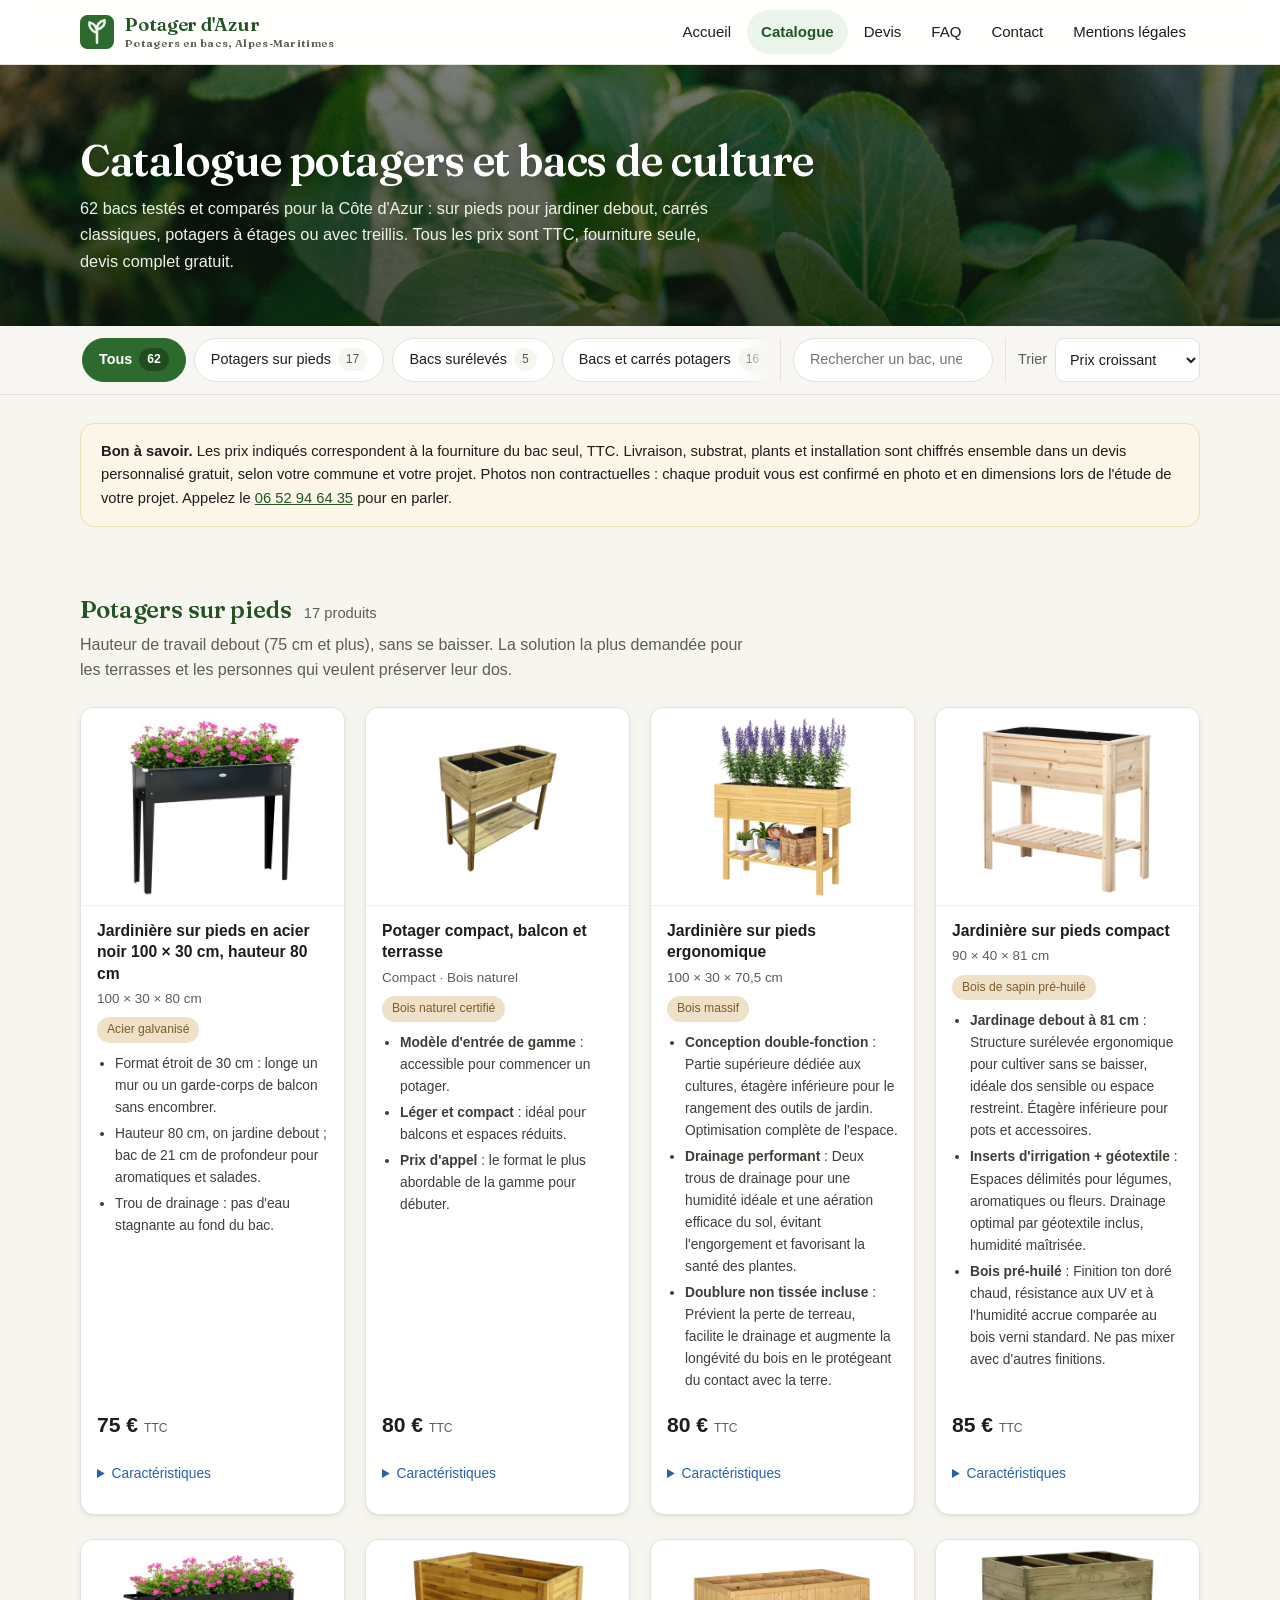
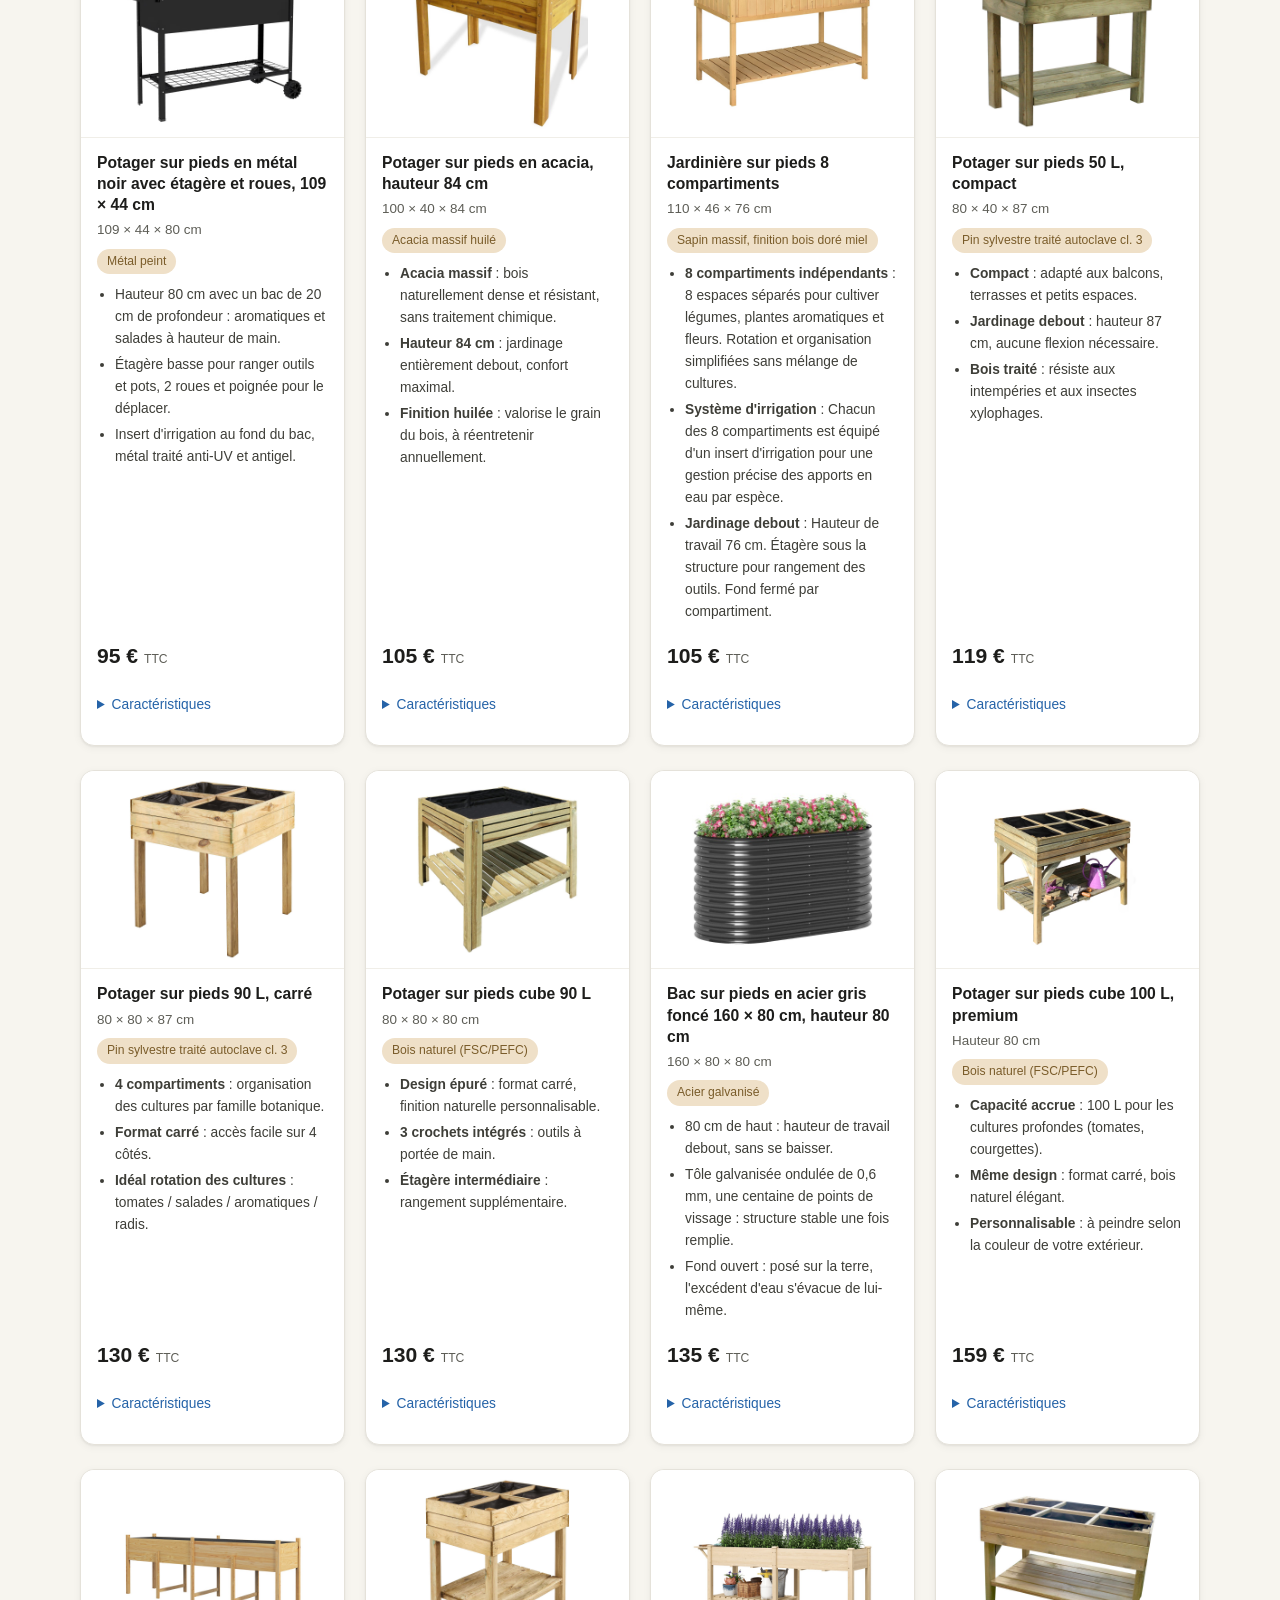
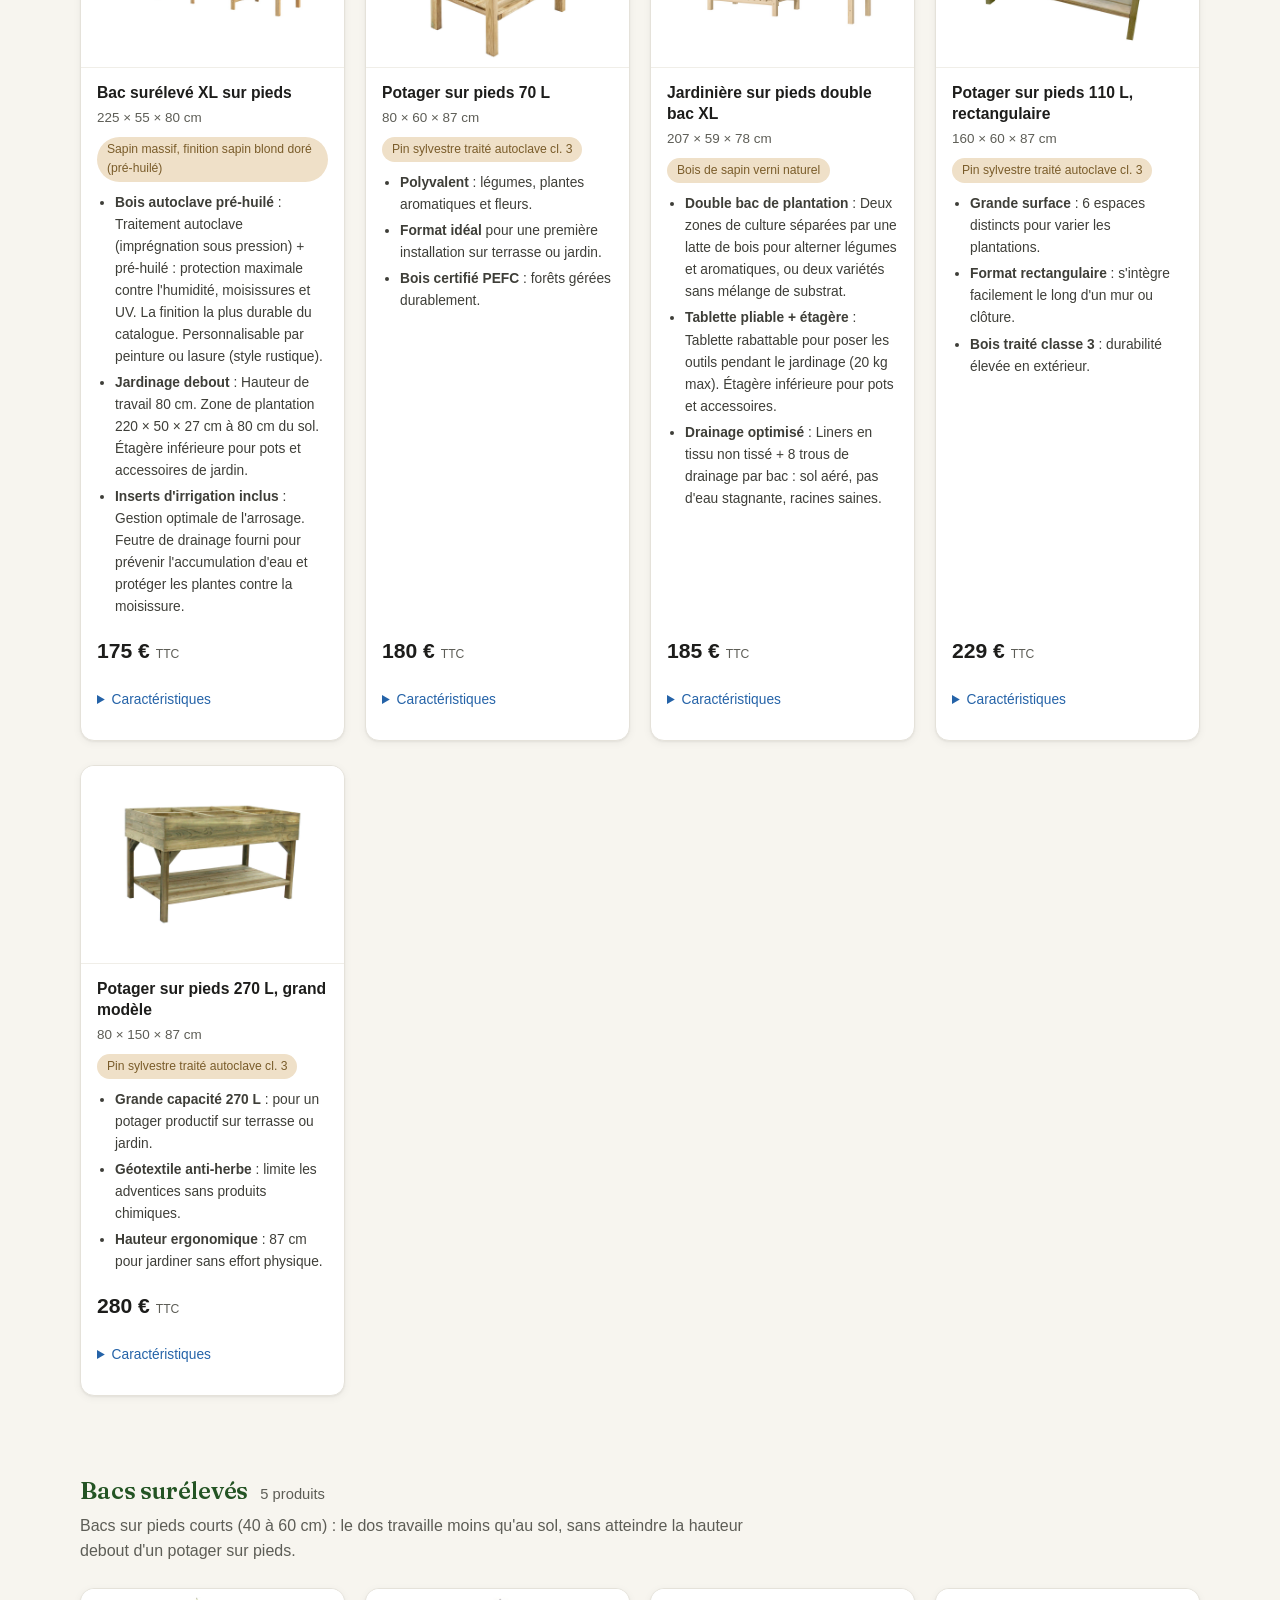
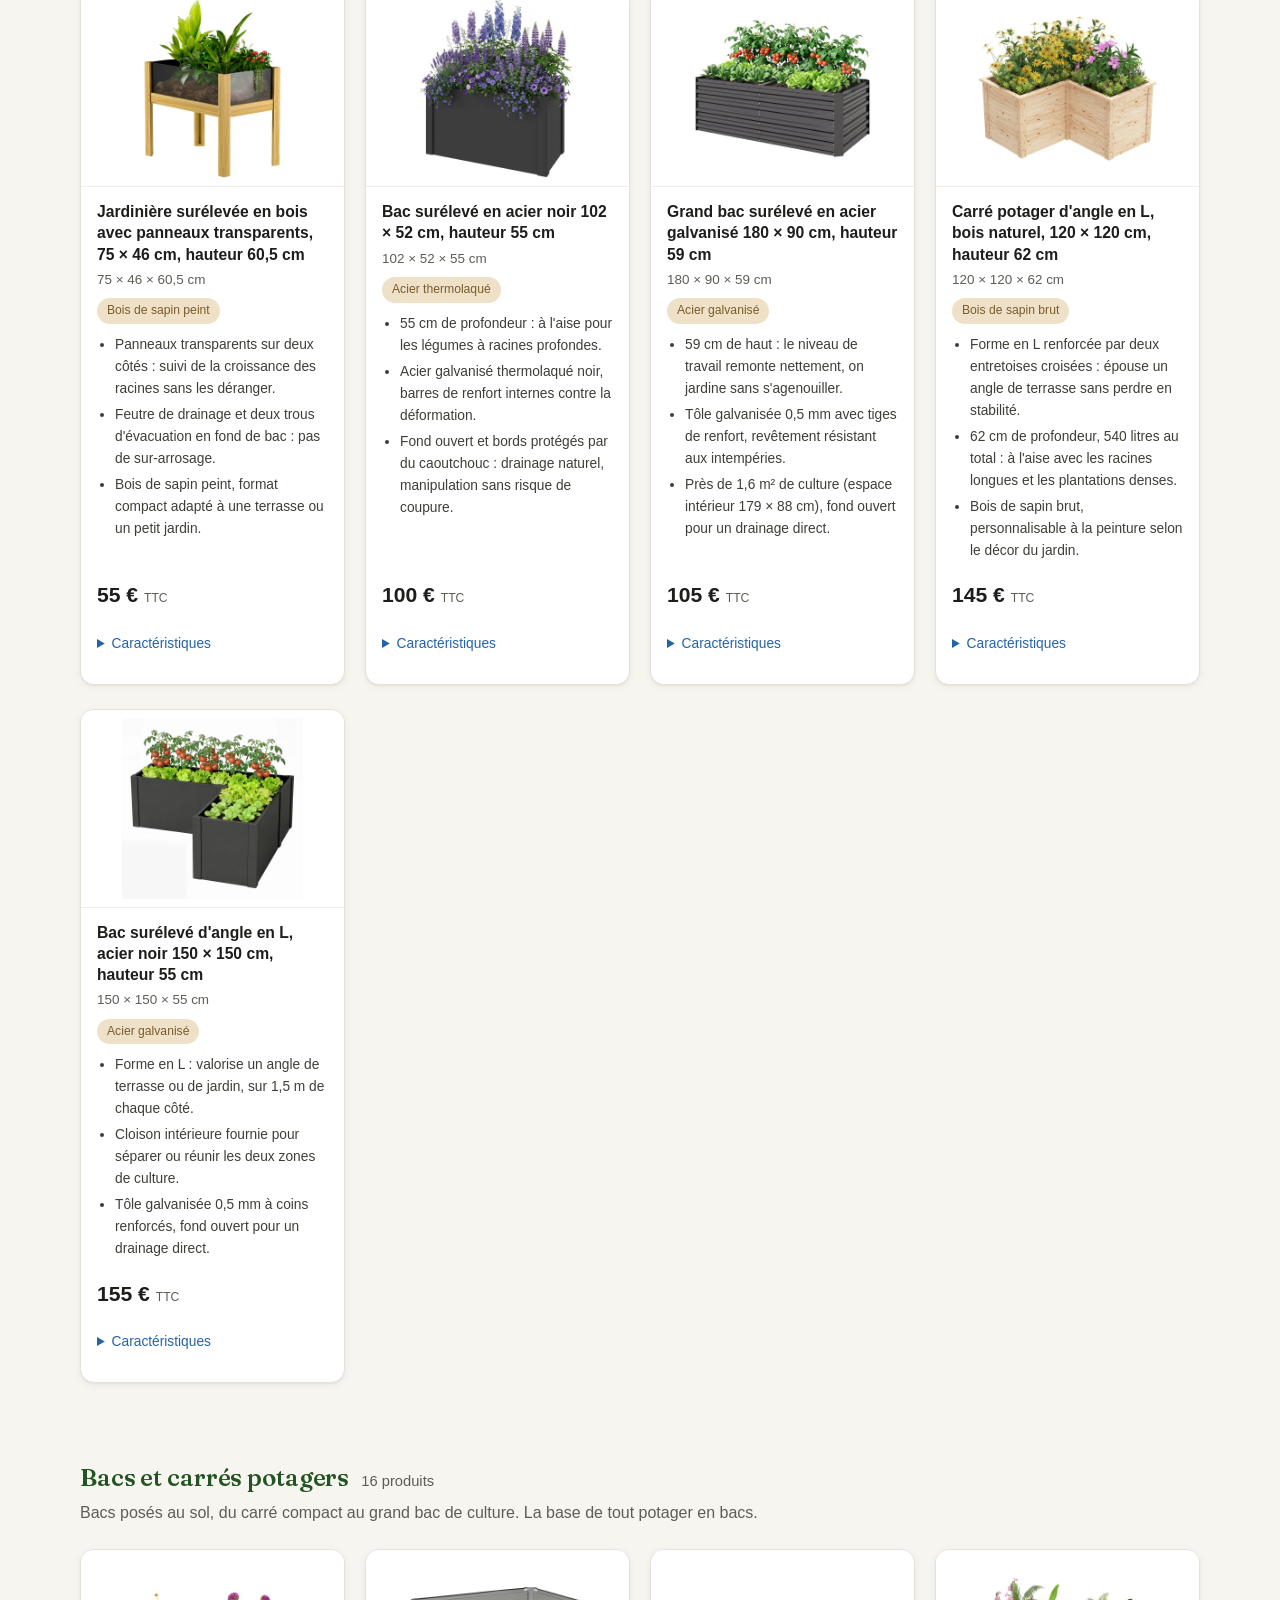
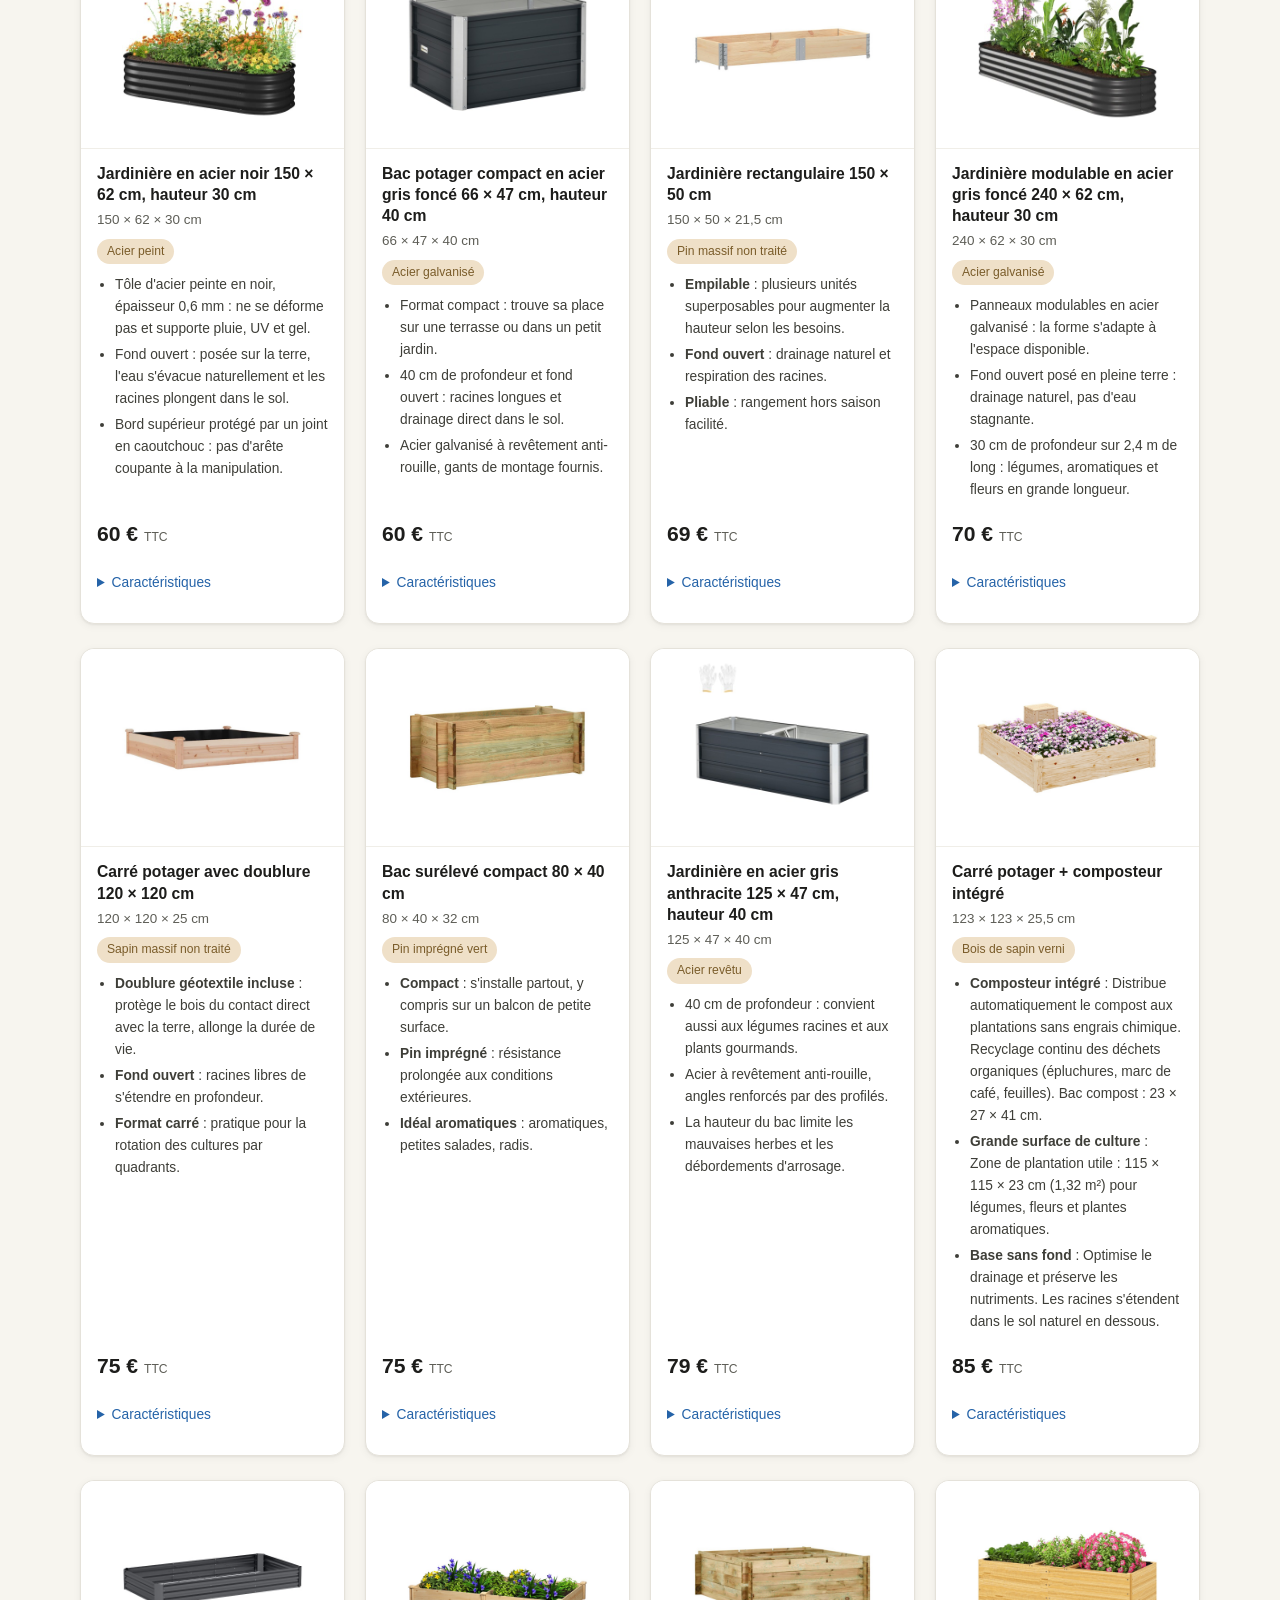
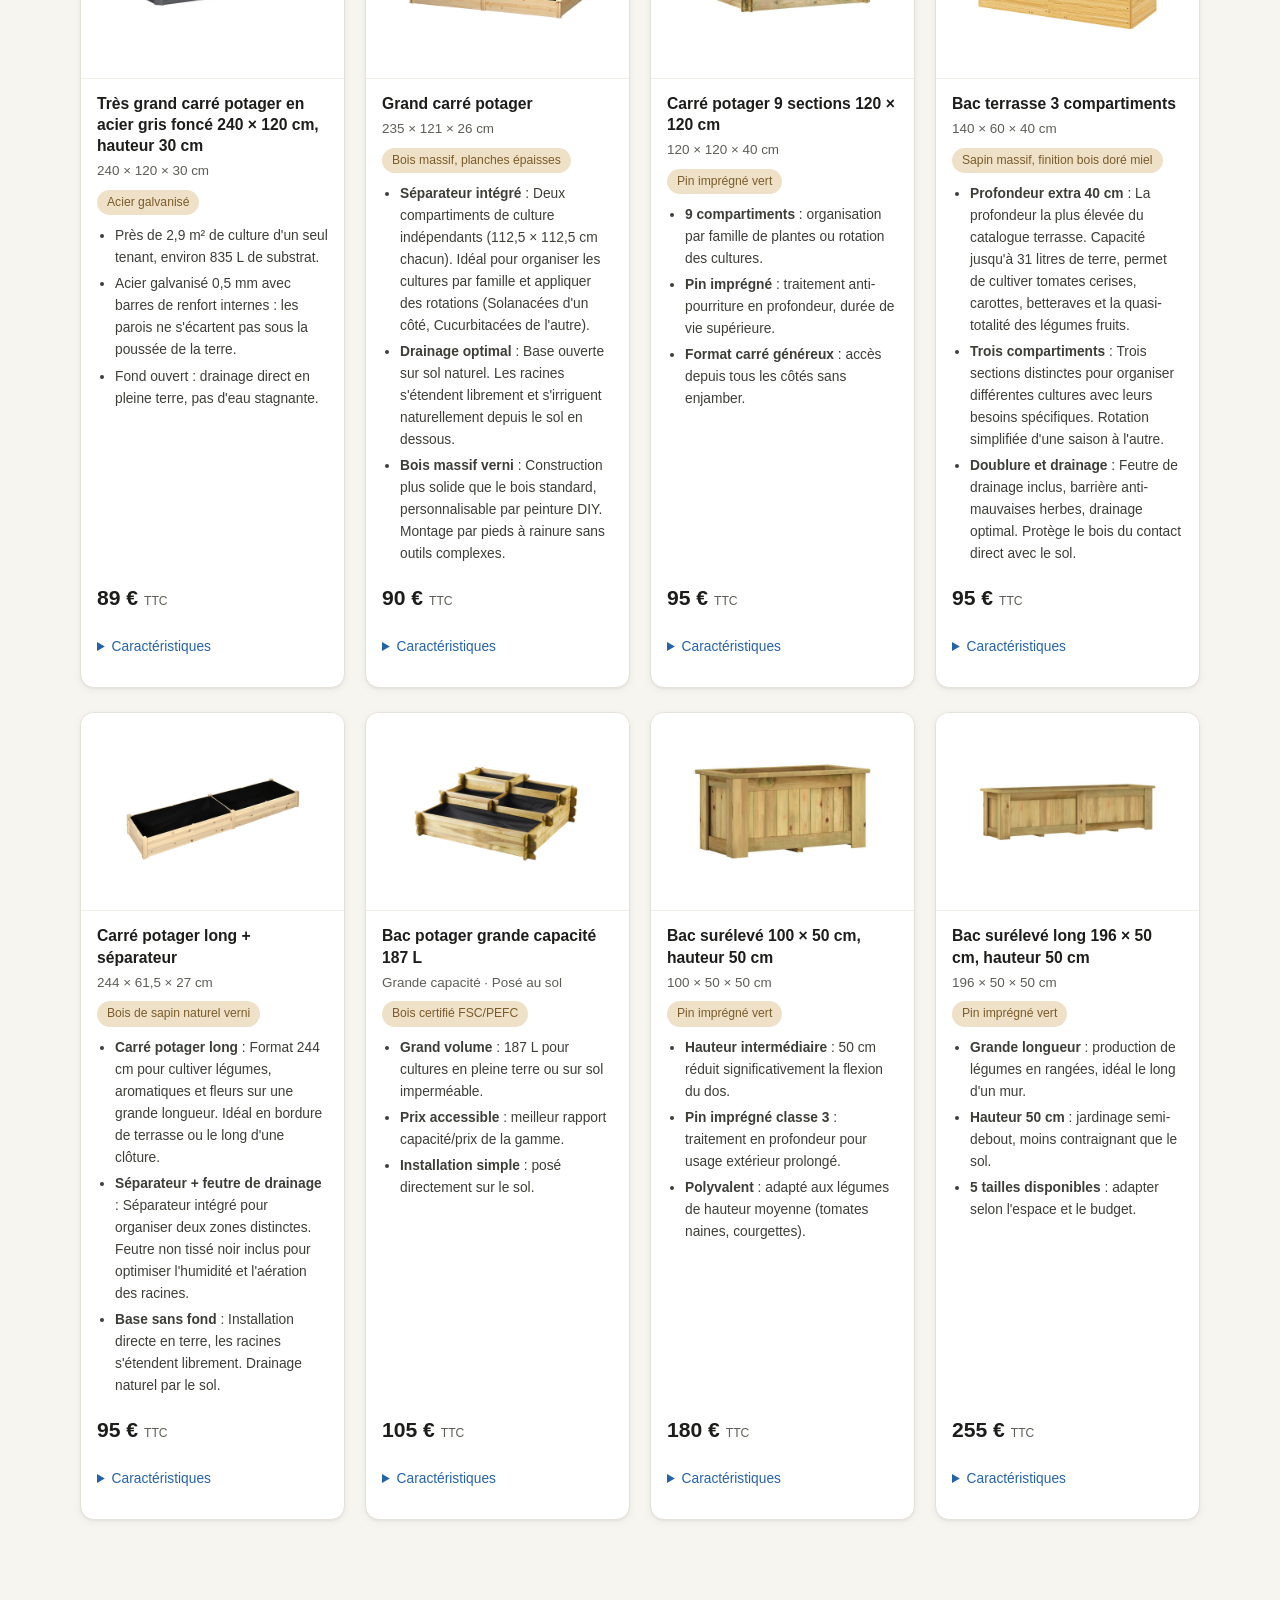
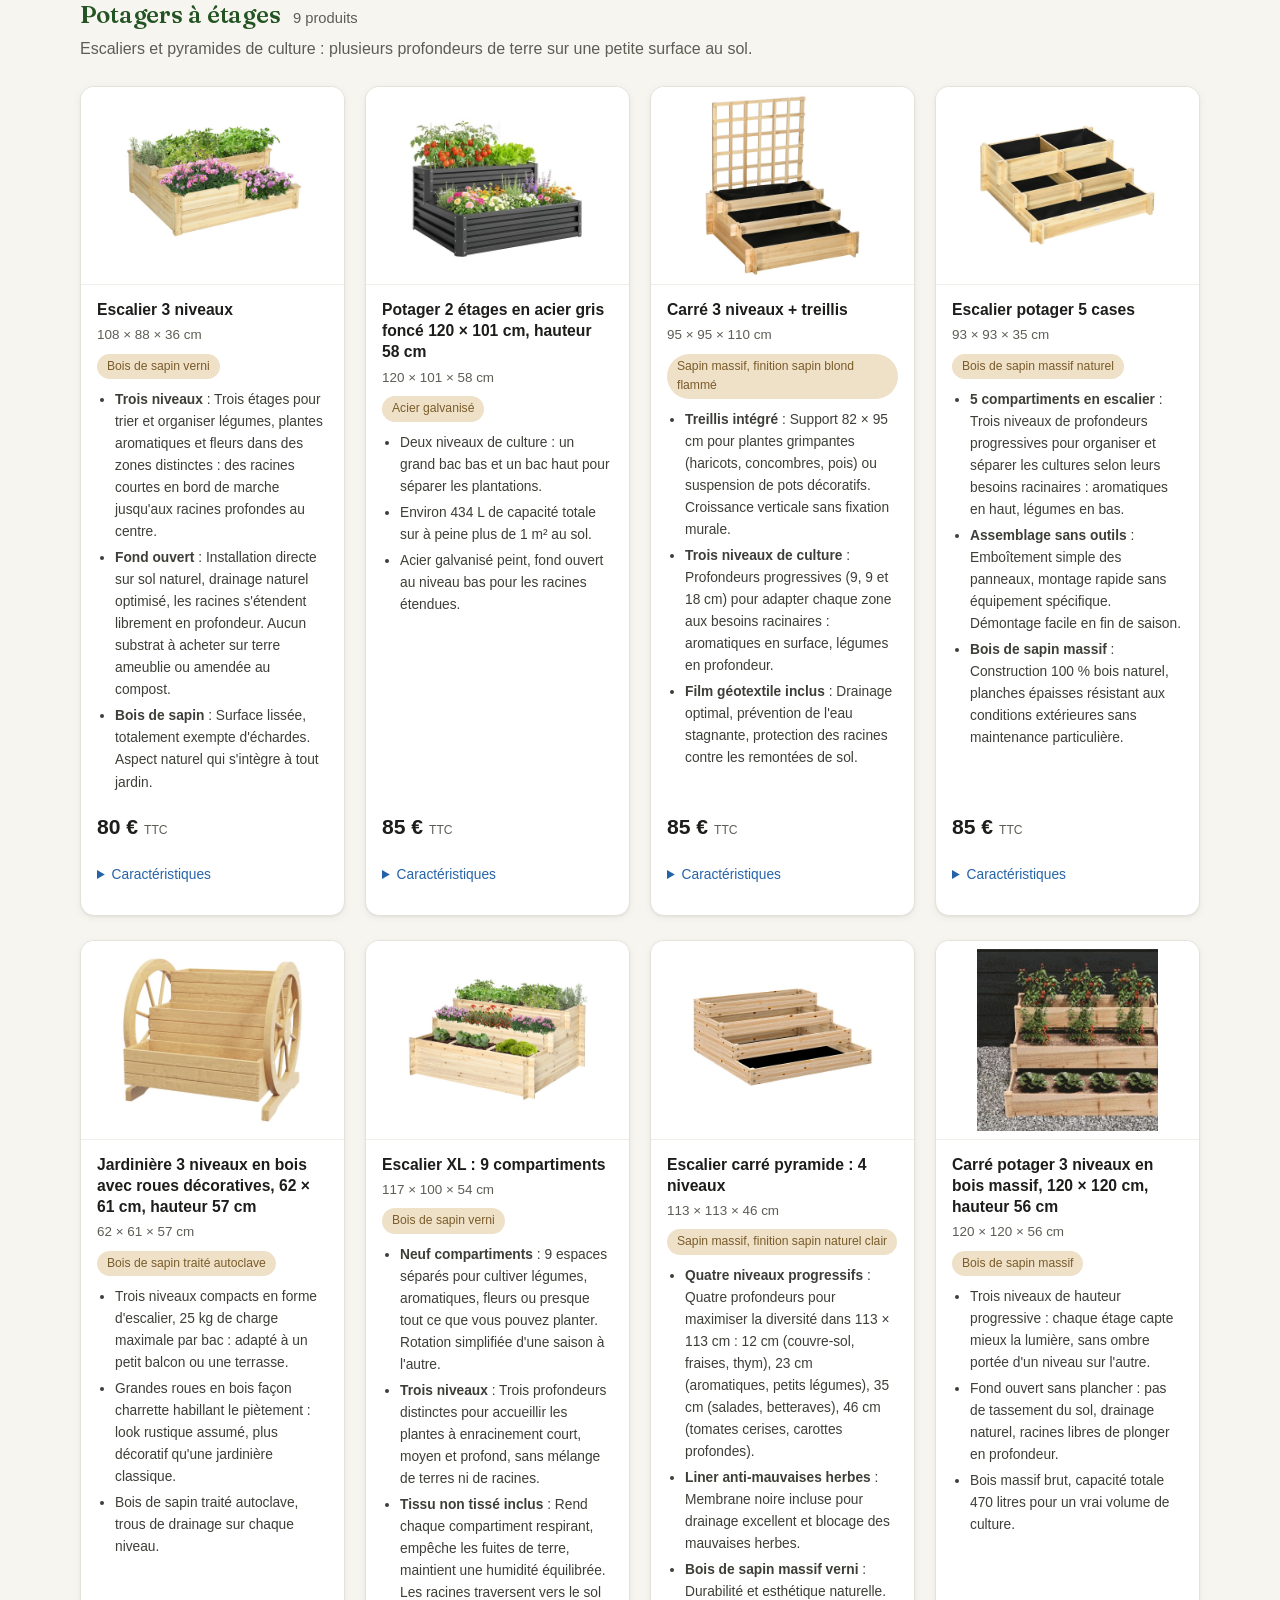
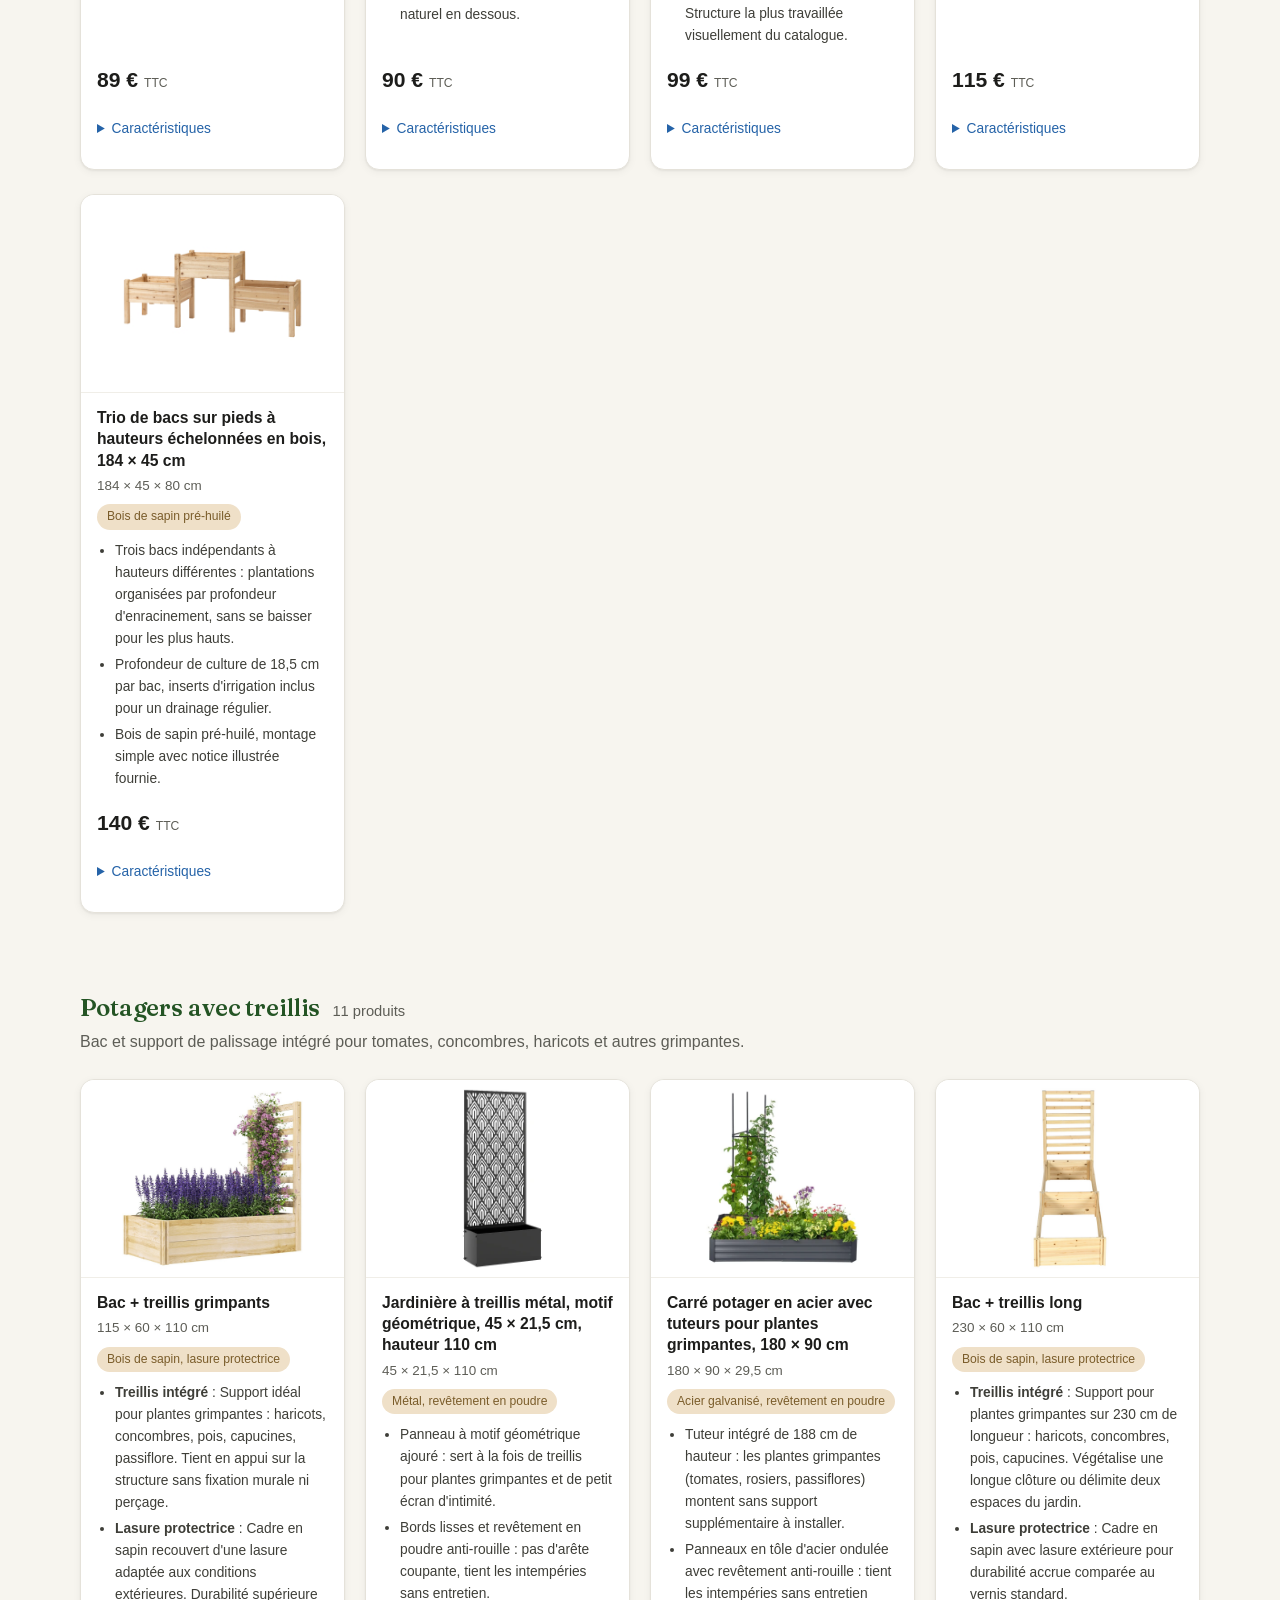
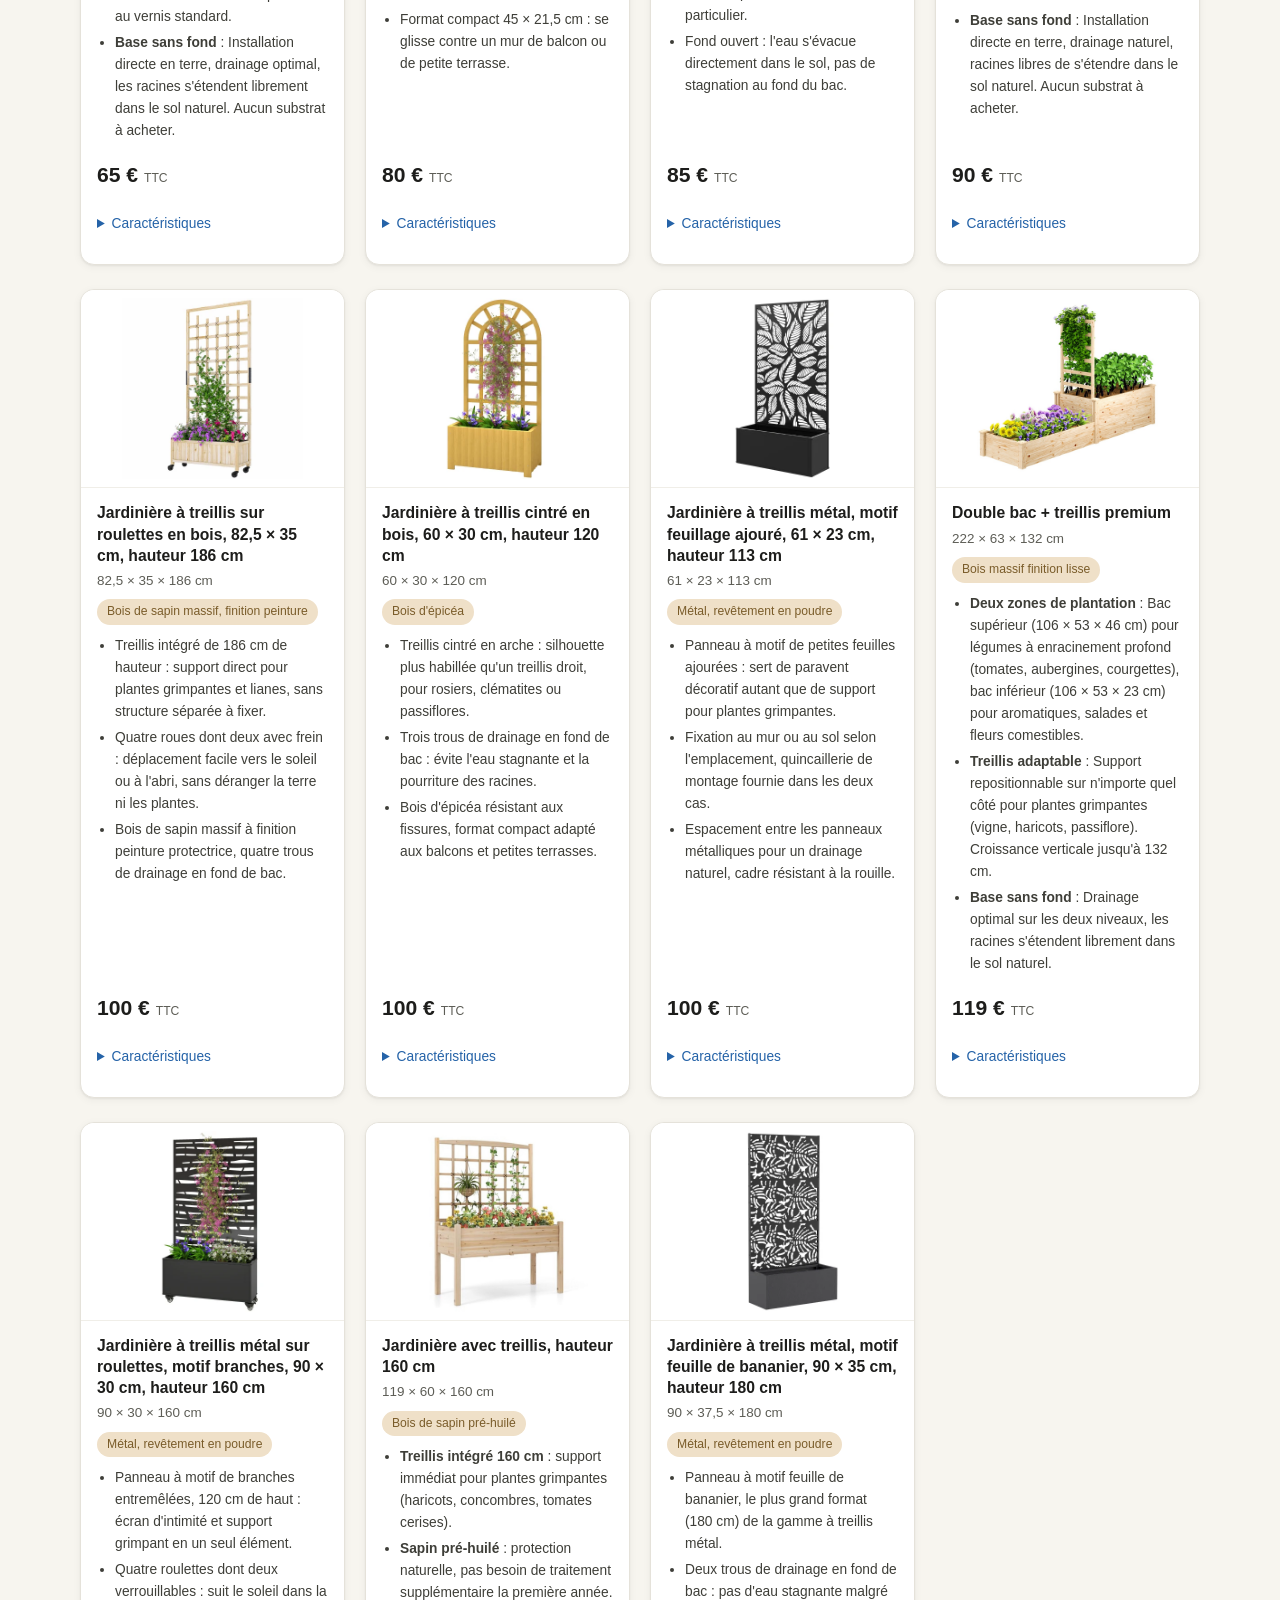
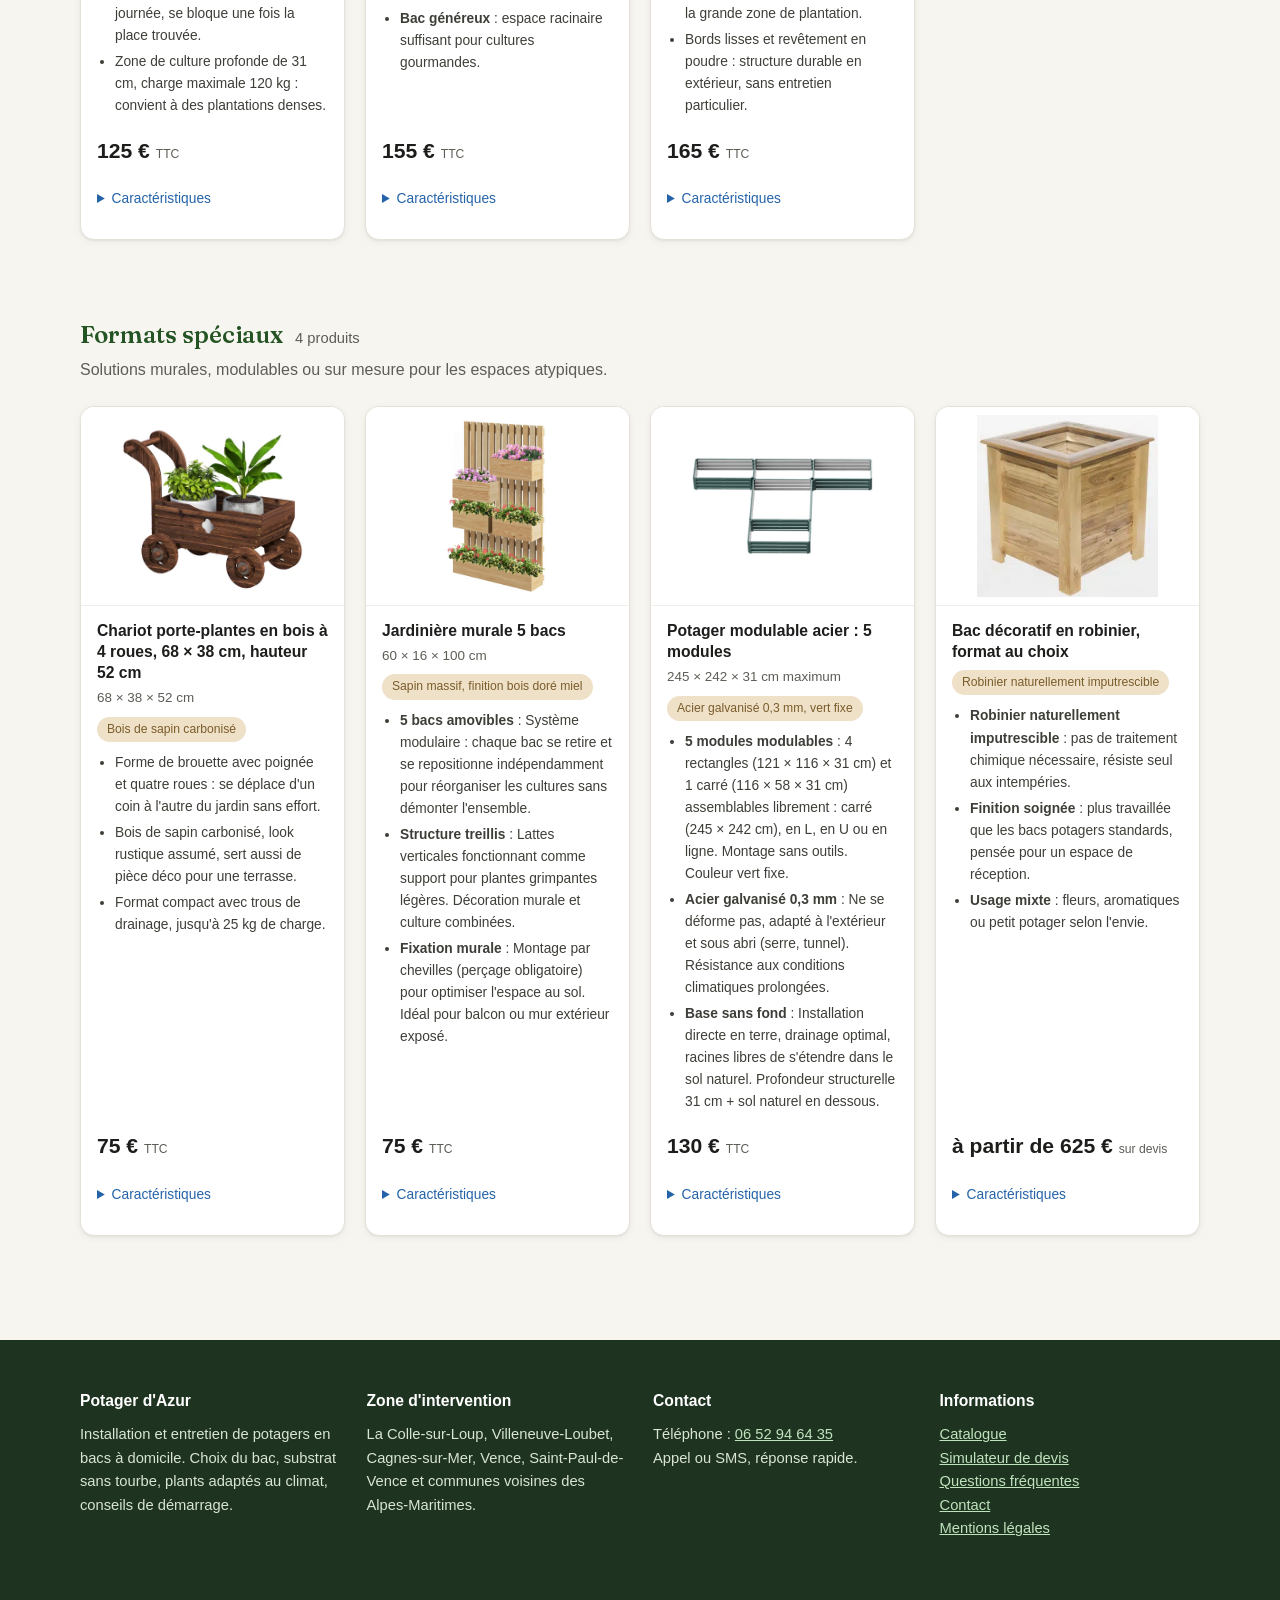
==== commit 85f46ae7: "Critique design : uniformité des puces, affordance de scroll, CTA sticky mobile - 2 fiches sur 62 av" ====
--- a/catalogue.html
+++ b/catalogue.html
@@ -21,7 +21,7 @@
 <a class="skip-link" href="#contenu">Aller au contenu</a>
 <header class="site"><div class="hwrap"><a class="logo" href="index.html"><svg viewBox="0 0 32 32" aria-hidden="true"><rect width="32" height="32" rx="7" fill="#2D6A2D"/><path d="M16 26 V13 M16 17 C10 15 8 10 9 7 C14 8 16 12 16 17 M16 14 C22 12 24 8 23 5 C18 6 16 9 16 14" stroke="#EBF5EB" stroke-width="2.4" fill="none" stroke-linecap="round"/></svg><span class="lname">Potager d'Azur<small>Potagers en bacs, Alpes-Maritimes</small></span></a><button id="nav-toggle" aria-expanded="false" aria-controls="nav-principal" aria-label="Menu"><svg width="22" height="22" viewBox="0 0 22 22" aria-hidden="true"><path d="M3 6h16M3 11h16M3 16h16" stroke="currentColor" stroke-width="2" stroke-linecap="round"/></svg></button><nav class="main" id="nav-principal" aria-label="Navigation principale"><a href="index.html">Accueil</a><a href="catalogue.html" class="actif" aria-current="page">Catalogue</a><a href="devis.html">Devis</a><a href="faq.html">FAQ</a><a href="contact.html">Contact</a><a href="mentions-legales.html">Mentions légales</a></nav></div></header>
 <main id="contenu">
-<div class="hero ph mince"><img src="images/ambiance/catalogue-bac.webp" alt="Jeunes légumes en pleine croissance dans un bac potager en bois" width="1600" height="700" fetchpriority="high"><div class="wrap"><h1>Catalogue potagers et bacs de culture</h1><p>62 bacs testés et comparés pour la Côte d'Azur : sur pieds pour jardiner debout, carrés classiques, potagers à étages ou avec treillis. Tous les prix sont TTC, fourniture seule, devis complet gratuit.</p></div></div><div class="toolbar"><div class="wrap"><div class="cats" id="filtres-cats" role="group" aria-label="Filtrer par catégorie"><button type="button" data-cat="tous" class="actif" aria-pressed="true">Tous <span class="n">62</span></button><button type="button" data-cat="surpied" aria-pressed="false">Potagers sur pieds <span class="n">17</span></button><button type="button" data-cat="sureleve" aria-pressed="false">Bacs surélevés <span class="n">5</span></button><button type="button" data-cat="sol" aria-pressed="false">Bacs et carrés potagers <span class="n">16</span></button><button type="button" data-cat="etage" aria-pressed="false">Potagers à étages <span class="n">9</span></button><button type="button" data-cat="treillis" aria-pressed="false">Potagers avec treillis <span class="n">11</span></button><button type="button" data-cat="special" aria-pressed="false">Formats spéciaux <span class="n">4</span></button></div><div class="recherche"><input type="search" id="recherche-catalogue" placeholder="Rechercher un bac, une jardinière..." aria-label="Rechercher dans le catalogue"></div><label class="tri"><span>Trier</span><select id="tri" aria-label="Trier par prix"><option value="asc">Prix croissant</option><option value="desc">Prix décroissant</option></select></label></div></div><div class="wrap"><div class="note"><strong>Bon à savoir.</strong> Les prix indiqués correspondent à la fourniture du bac seul, TTC. Livraison, substrat, plants et installation sont chiffrés ensemble dans un devis personnalisé gratuit, selon votre commune et votre projet. Photos non contractuelles : chaque produit vous est confirmé en photo et en dimensions lors de l'étude de votre projet. Appelez le <a href="tel:+33652946435">06 52 94 64 35</a> pour en parler.</div><section class="cat" data-cat="surpied"><div class="cat-tete"><h2 id="surpied">Potagers sur pieds</h2><span class="count">17 produits</span></div><p class="intro">Hauteur de travail debout (75 cm et plus), sans se baisser. La solution la plus demandée pour les terrasses et les personnes qui veulent préserver leur dos.</p><div class="grille"><article class="carte" tabindex="0" role="button" data-prix="75" aria-label="Voir le détail : Jardinière sur pieds en acier noir 100 × 30 cm, hauteur 80 cm"><img src="images/jardiniere-sur-pieds-en-acier-noir-100-30-cm-hauteur-80-cm.jpg" alt="Jardinière sur pieds en acier noir 100 × 30 cm, hauteur 80 cm" loading="lazy" width="400" height="300"><div class="cbody"><h3>Jardinière sur pieds en acier noir 100 × 30 cm, hauteur 80 cm</h3><div class="dims">100 × 30 × 80 cm</div><span class="badge">Acier galvanisé</span><ul class="points"><li>Format étroit de 30 cm : longe un mur ou un garde-corps de balcon sans encombrer.</li><li>Hauteur 80 cm, on jardine debout ; bac de 21 cm de profondeur pour aromatiques et salades.</li><li>Trou de drainage : pas d'eau stagnante au fond du bac.</li></ul><div class="prix">75 € <small>TTC</small></div><details><summary>Caractéristiques</summary><table><tr><td>Dimensions</td><td>100 × 30 × 80 cm</td></tr><tr><td>Bac de culture (intérieur)</td><td>97 × 27 × 21 cm</td></tr><tr><td>Hauteur des pieds</td><td>58 cm</td></tr><tr><td>Matériau</td><td>Acier galvanisé</td></tr><tr><td>Couleur</td><td>Noir</td></tr><tr><td>Charge maximale</td><td>50 kg</td></tr></table></details></div></article><article class="carte" tabindex="0" role="button" data-prix="80" aria-label="Voir le détail : Potager compact, balcon et terrasse"><img src="images/potager-compact-balcon-et-terrasse.jpg" alt="Potager compact, balcon et terrasse" loading="lazy" width="400" height="300"><div class="cbody"><h3>Potager compact, balcon et terrasse</h3><div class="dims">Compact · Bois naturel</div><span class="badge">Bois naturel certifié</span><ul class="points"><li><strong>Modèle d'entrée de gamme</strong> : accessible pour commencer un potager.</li><li><strong>Léger et compact</strong> : idéal pour balcons et espaces réduits.</li></ul><div class="prix">80 € <small>TTC</small></div><details><summary>Caractéristiques</summary><table><tr><td>Matériau</td><td>Bois naturel certifié</td></tr><tr><td>Usage</td><td>Balcon, terrasse, petit jardin</td></tr></table></details></div></article><article class="carte" tabindex="0" role="button" data-prix="80" aria-label="Voir le détail : Jardinière sur pieds ergonomique"><img src="images/jardiniere-sur-pieds-ergonomique.jpg" alt="Jardinière sur pieds ergonomique" loading="lazy" width="400" height="300"><div class="cbody"><h3>Jardinière sur pieds ergonomique</h3><div class="dims">100 × 30 × 70,5 cm</div><span class="badge">Bois massif</span><ul class="points"><li><strong>Conception double-fonction</strong> : Partie supérieure dédiée aux cultures, étagère inférieure pour le rangement des outils de jardin. Optimisation complète de l'espace.</li><li><strong>Drainage performant</strong> : Deux trous de drainage pour une humidité idéale et une aération efficace du sol, évitant l'engorgement et favorisant la santé des plantes.</li><li><strong>Doublure non tissée incluse</strong> : Prévient la perte de terreau, facilite le drainage et augmente la longévité du bois en le protégeant du contact avec la terre.</li></ul><div class="prix">80 € <small>TTC</small></div><details><summary>Caractéristiques</summary><table><tr><td>Usage</td><td>Terrasse, balcon</td></tr><tr><td>Hauteur de travail</td><td>70,5 cm, jardinage debout</td></tr><tr><td>Base</td><td>Avec fond + 2 trous drainage</td></tr><tr><td>Dim. intérieures</td><td>97 × 18,5 × 19,5 cm</td></tr><tr><td>Charge bac</td><td>50 kg max</td></tr><tr><td>Charge étagère</td><td>25 kg max</td></tr><tr><td>Poids</td><td>7,5 kg</td></tr><tr><td>Étagère</td><td>Rangement outils en dessous</td></tr><tr><td>Matériau</td><td>Bois massif</td></tr></table></details></div></article><article class="carte" tabindex="0" role="button" data-prix="85" aria-label="Voir le détail : Jardinière sur pieds compact"><img src="images/jardiniere-sur-pieds-compact.jpg" alt="Jardinière sur pieds compact" loading="lazy" width="400" height="300"><div class="cbody"><h3>Jardinière sur pieds compact</h3><div class="dims">90 × 40 × 81 cm</div><span class="badge">Bois de sapin pré-huilé</span><ul class="points"><li><strong>Jardinage debout à 81 cm</strong> : Structure surélevée ergonomique pour cultiver sans se baisser, idéale dos sensible ou espace restreint. Étagère inférieure pour pots et accessoires.</li><li><strong>Inserts d'irrigation + géotextile</strong> : Espaces délimités pour légumes, aromatiques ou fleurs. Drainage optimal par géotextile inclus, humidité maîtrisée.</li><li><strong>Bois pré-huilé</strong> : Finition ton doré chaud, résistance aux UV et à l'humidité accrue comparée au bois verni standard. Ne pas mixer avec d'autres finitions.</li></ul><div class="prix">85 € <small>TTC</small></div><details><summary>Caractéristiques</summary><table><tr><td>Usage</td><td>Terrasse, balcon</td></tr><tr><td>Hauteur travail</td><td>81 cm, jardinage debout</td></tr><tr><td>Bac intérieur</td><td>83 × 32 × 26 cm</td></tr><tr><td>Étagère</td><td>86 × 35 × 13,5 cm</td></tr><tr><td>Charge bac</td><td>60 kg max</td></tr><tr><td>Charge étagère</td><td>25 kg max</td></tr><tr><td>Charge totale</td><td>85 kg max</td></tr><tr><td>Accessoires</td><td>Inserts irrigation + géotextile inclus</td></tr><tr><td>Matériau</td><td>Bois de sapin pré-huilé</td></tr><tr><td>Poids</td><td>8,5 kg</td></tr></table></details></div></article><article class="carte" tabindex="0" role="button" data-prix="95" aria-label="Voir le détail : Potager sur pieds en métal noir avec étagère et roues, 109 × 44 cm"><img src="images/potager-sur-pieds-en-metal-noir-avec-etagere-et-roues-109-44-cm.jpg" alt="Potager sur pieds en métal noir avec étagère et roues, 109 × 44 cm" loading="lazy" width="400" height="300"><div class="cbody"><h3>Potager sur pieds en métal noir avec étagère et roues, 109 × 44 cm</h3><div class="dims">109 × 44 × 80 cm</div><span class="badge">Métal peint</span><ul class="points"><li>Hauteur 80 cm avec un bac de 20 cm de profondeur : aromatiques et salades à hauteur de main.</li><li>Étagère basse pour ranger outils et pots, 2 roues et poignée pour le déplacer.</li><li>Insert d'irrigation au fond du bac, métal traité anti-UV et antigel.</li></ul><div class="prix">95 € <small>TTC</small></div><details><summary>Caractéristiques</summary><table><tr><td>Dimensions</td><td>109 × 44 × 80 cm</td></tr><tr><td>Bac de culture (intérieur)</td><td>95 × 35 × 20 cm</td></tr><tr><td>Étagère</td><td>90 × 34 cm, hauteur 20 cm du sol</td></tr><tr><td>Matériau</td><td>Métal peint</td></tr><tr><td>Couleur</td><td>Noir</td></tr><tr><td>Charge maximale</td><td>50 kg (dont 15 kg sur l'étagère)</td></tr></table></details></div></article><article class="carte" tabindex="0" role="button" data-prix="105" aria-label="Voir le détail : Potager sur pieds en acacia, hauteur 84 cm"><img src="images/potager-sur-pieds-en-acacia-hauteur-84-cm.jpg" alt="Potager sur pieds en acacia, hauteur 84 cm" loading="lazy" width="400" height="300"><div class="cbody"><h3>Potager sur pieds en acacia, hauteur 84 cm</h3><div class="dims">100 × 40 × 84 cm</div><span class="badge">Acacia massif huilé</span><ul class="points"><li><strong>Acacia massif</strong> : bois naturellement dense et résistant, sans traitement chimique.</li><li><strong>Hauteur 84 cm</strong> : jardinage entièrement debout, confort maximal.</li><li><strong>Finition huilée</strong> : valorise le grain du bois, à réentretenir annuellement.</li></ul><div class="prix">105 € <small>TTC</small></div><details><summary>Caractéristiques</summary><table><tr><td>Dimensions</td><td>100 × 40 × 84 cm</td></tr><tr><td>Matériau</td><td>Acacia massif huilé</td></tr><tr><td>Hauteur ergonomique</td><td>84 cm</td></tr><tr><td>Finition</td><td>Huile légère, aspect naturel</td></tr><tr><td>Style</td><td>Sobre et rustique</td></tr></table></details></div></article><article class="carte" tabindex="0" role="button" data-prix="105" aria-label="Voir le détail : Jardinière sur pieds 8 compartiments"><img src="images/jardiniere-sur-pieds-8-compartiments.jpg" alt="Jardinière sur pieds 8 compartiments" loading="lazy" width="400" height="300"><div class="cbody"><h3>Jardinière sur pieds 8 compartiments</h3><div class="dims">110 × 46 × 76 cm</div><span class="badge">Sapin massif, finition bois doré miel</span><ul class="points"><li><strong>8 compartiments indépendants</strong> : 8 espaces séparés pour cultiver légumes, plantes aromatiques et fleurs. Rotation et organisation simplifiées sans mélange de cultures.</li><li><strong>Système d'irrigation</strong> : Chacun des 8 compartiments est équipé d'un insert d'irrigation pour une gestion précise des apports en eau par espèce.</li><li><strong>Jardinage debout</strong> : Hauteur de travail 76 cm. Étagère sous la structure pour rangement des outils. Fond fermé par compartiment.</li></ul><div class="prix">105 € <small>TTC</small></div><details><summary>Caractéristiques</summary><table><tr><td>Usage</td><td>Terrasse, balcon</td></tr><tr><td>Compartiments</td><td>8 inserts d'irrigation individuels</td></tr><tr><td>Hauteur</td><td>76 cm, jardinage debout</td></tr><tr><td>Base</td><td>Avec fond</td></tr><tr><td>Design</td><td>Planches verticales, style contemporain</td></tr><tr><td>Coloris</td><td>Naturel clair ou naturel foncé</td></tr></table></details></div></article><article class="carte" tabindex="0" role="button" data-prix="119" aria-label="Voir le détail : Potager sur pieds 50 L, compact"><img src="images/potager-sur-pieds-50-l-compact.jpg" alt="Potager sur pieds 50 L, compact" loading="lazy" width="400" height="300"><div class="cbody"><h3>Potager sur pieds 50 L, compact</h3><div class="dims">80 × 40 × 87 cm</div><span class="badge">Pin sylvestre traité autoclave cl. 3</span><ul class="points"><li><strong>Compact</strong> : adapté aux balcons, terrasses et petits espaces.</li><li><strong>Jardinage debout</strong> : hauteur 87 cm, aucune flexion nécessaire.</li><li><strong>Bois traité</strong> : résiste aux intempéries et aux insectes xylophages.</li></ul><div class="prix">119 € <small>TTC</small></div><details><summary>Caractéristiques</summary><table><tr><td>Dimensions</td><td>80 × 40 × 87 cm</td></tr><tr><td>Capacité</td><td>50 litres</td></tr><tr><td>Matériau</td><td>Pin sylvestre traité autoclave cl. 3</td></tr><tr><td>Certification</td><td>PEFC</td></tr><tr><td>Hauteur ergonomique</td><td>87 cm</td></tr><tr><td>Accessoires</td><td>Géotextile inclus</td></tr></table></details></div></article><article class="carte" tabindex="0" role="button" data-prix="130" aria-label="Voir le détail : Potager sur pieds 90 L, carré"><img src="images/potager-sur-pieds-90-l-carre.jpg" alt="Potager sur pieds 90 L, carré" loading="lazy" width="400" height="300"><div class="cbody"><h3>Potager sur pieds 90 L, carré</h3><div class="dims">80 × 80 × 87 cm</div><span class="badge">Pin sylvestre traité autoclave cl. 3</span><ul class="points"><li><strong>4 compartiments</strong> : organisation des cultures par famille botanique.</li><li><strong>Format carré</strong> : accès facile sur 4 côtés.</li><li><strong>Idéal rotation des cultures</strong> : tomates / salades / aromatiques / radis.</li></ul><div class="prix">130 € <small>TTC</small></div><details><summary>Caractéristiques</summary><table><tr><td>Dimensions</td><td>80 × 80 × 87 cm</td></tr><tr><td>Capacité</td><td>90 litres</td></tr><tr><td>Compartiments</td><td>4 zones distinctes</td></tr><tr><td>Matériau</td><td>Pin sylvestre traité autoclave cl. 3</td></tr><tr><td>Certification</td><td>PEFC</td></tr><tr><td>Accessoires</td><td>Géotextile inclus</td></tr></table></details></div></article><article class="carte" tabindex="0" role="button" data-prix="130" aria-label="Voir le détail : Potager sur pieds cube 90 L"><img src="images/potager-sur-pieds-cube-90-l.jpg" alt="Potager sur pieds cube 90 L" loading="lazy" width="400" height="300"><div class="cbody"><h3>Potager sur pieds cube 90 L</h3><div class="dims">80 × 80 × 80 cm</div><span class="badge">Bois naturel (FSC/PEFC)</span><ul class="points"><li><strong>Design épuré</strong> : format carré, finition naturelle personnalisable.</li><li><strong>3 crochets intégrés</strong> : outils à portée de main.</li><li><strong>Étagère intermédiaire</strong> : rangement supplémentaire.</li></ul><div class="prix">130 € <small>TTC</small></div><details><summary>Caractéristiques</summary><table><tr><td>Dimensions</td><td>80 × 80 × 80 cm</td></tr><tr><td>Capacité</td><td>90 litres</td></tr><tr><td>Matériau</td><td>Bois naturel (FSC/PEFC)</td></tr><tr><td>Hauteur</td><td>80 cm</td></tr><tr><td>Accessoires</td><td>Crochets + étagère + géotextile</td></tr><tr><td>Personnalisation</td><td>Peinture extérieure possible</td></tr></table></details></div></article><article class="carte" tabindex="0" role="button" data-prix="135" aria-label="Voir le détail : Bac sur pieds en acier gris foncé 160 × 80 cm, hauteur 80 cm"><img src="images/bac-sur-pieds-en-acier-gris-fonce-160-80-cm-hauteur-80-cm.jpg" alt="Bac sur pieds en acier gris foncé 160 × 80 cm, hauteur 80 cm" loading="lazy" width="400" height="300"><div class="cbody"><h3>Bac sur pieds en acier gris foncé 160 × 80 cm, hauteur 80 cm</h3><div class="dims">160 × 80 × 80 cm</div><span class="badge">Acier galvanisé</span><ul class="points"><li>80 cm de haut : hauteur de travail debout, sans se baisser.</li><li>Tôle galvanisée ondulée de 0,6 mm, une centaine de points de vissage : structure stable une fois remplie.</li><li>Fond ouvert : posé sur la terre, l'excédent d'eau s'évacue de lui-même.</li></ul><div class="prix">135 € <small>TTC</small></div><details><summary>Caractéristiques</summary><table><tr><td>Dimensions</td><td>160 × 80 × 80 cm</td></tr><tr><td>Dimensions intérieures</td><td>159 × 79 × 80 cm</td></tr><tr><td>Matériau</td><td>Acier galvanisé</td></tr><tr><td>Épaisseur de tôle</td><td>0,6 mm</td></tr><tr><td>Couleur</td><td>Gris foncé</td></tr><tr><td>Fond</td><td>Ouvert, à poser en pleine terre</td></tr></table></details></div></article><article class="carte" tabindex="0" role="button" data-prix="159" aria-label="Voir le détail : Potager sur pieds cube 100 L, premium"><img src="images/potager-sur-pieds-cube-100-l-premium.jpg" alt="Potager sur pieds cube 100 L, premium" loading="lazy" width="400" height="300"><div class="cbody"><h3>Potager sur pieds cube 100 L, premium</h3><div class="dims">Hauteur 80 cm</div><span class="badge">Bois naturel (FSC/PEFC)</span><ul class="points"><li><strong>Capacité accrue</strong> : 100 L pour les cultures profondes (tomates, courgettes).</li><li><strong>Même design</strong> : format carré, bois naturel élégant.</li><li><strong>Personnalisable</strong> : à peindre selon la couleur de votre extérieur.</li></ul><div class="prix">159 € <small>TTC</small></div><details><summary>Caractéristiques</summary><table><tr><td>Capacité</td><td>100 litres</td></tr><tr><td>Matériau</td><td>Bois naturel (FSC/PEFC)</td></tr><tr><td>Hauteur</td><td>80 cm</td></tr><tr><td>Personnalisation</td><td>Peinture extérieure possible</td></tr></table></details></div></article><article class="carte" tabindex="0" role="button" data-prix="175" aria-label="Voir le détail : Bac surélevé XL sur pieds"><img src="images/bac-sureleve-xl-sur-pieds.jpg" alt="Bac surélevé XL sur pieds" loading="lazy" width="400" height="300"><div class="cbody"><h3>Bac surélevé XL sur pieds</h3><div class="dims">225 × 55 × 80 cm</div><span class="badge">Sapin massif, finition sapin blond doré (pré-huilé)</span><ul class="points"><li><strong>Bois autoclave pré-huilé</strong> : Traitement autoclave (imprégnation sous pression) + pré-huilé : protection maximale contre l'humidité, moisissures et UV. La finition la plus durable du catalogue. Personnalisable par peinture ou lasure (style rustique).</li><li><strong>Jardinage debout</strong> : Hauteur de travail 80 cm. Zone de plantation 220 × 50 × 27 cm à 80 cm du sol. Étagère inférieure pour pots et accessoires de jardin.</li><li><strong>Inserts d'irrigation inclus</strong> : Gestion optimale de l'arrosage. Feutre de drainage fourni pour prévenir l'accumulation d'eau et protéger les plantes contre la moisissure.</li></ul><div class="prix">175 € <small>TTC</small></div><details><summary>Caractéristiques</summary><table><tr><td>Usage</td><td>Terrasse, balcon</td></tr><tr><td>Surface</td><td>1,24 m² de culture (220×50 cm)</td></tr><tr><td>Profondeur</td><td>27 cm</td></tr><tr><td>Hauteur</td><td>80 cm, jardinage debout</td></tr><tr><td>Base</td><td>Avec fond, substrat nécessaire</td></tr><tr><td>Substrat</td><td>~3,5 sacs 50L ≈ 52,50 €</td></tr><tr><td>Charge max</td><td>100 kg</td></tr><tr><td>Traitement</td><td>Bois autoclave pré-huilé</td></tr><tr><td>Poids</td><td>16 kg</td></tr></table></details></div></article><article class="carte" tabindex="0" role="button" data-prix="180" aria-label="Voir le détail : Potager sur pieds 70 L"><img src="images/potager-sur-pieds-70-l.jpg" alt="Potager sur pieds 70 L" loading="lazy" width="400" height="300"><div class="cbody"><h3>Potager sur pieds 70 L</h3><div class="dims">80 × 60 × 87 cm</div><span class="badge">Pin sylvestre traité autoclave cl. 3</span><ul class="points"><li><strong>Polyvalent</strong> : légumes, plantes aromatiques et fleurs.</li><li><strong>Format idéal</strong> pour une première installation sur terrasse ou jardin.</li><li><strong>Bois certifié PEFC</strong> : forêts gérées durablement.</li></ul><div class="prix">180 € <small>TTC</small></div><details><summary>Caractéristiques</summary><table><tr><td>Dimensions</td><td>80 × 60 × 87 cm</td></tr><tr><td>Capacité</td><td>70 litres</td></tr><tr><td>Matériau</td><td>Pin sylvestre traité autoclave cl. 3</td></tr><tr><td>Certification</td><td>PEFC</td></tr><tr><td>Hauteur ergonomique</td><td>87 cm</td></tr><tr><td>Accessoires</td><td>Géotextile inclus</td></tr></table></details></div></article><article class="carte" tabindex="0" role="button" data-prix="185" aria-label="Voir le détail : Jardinière sur pieds double bac XL"><img src="images/jardiniere-sur-pieds-double-bac-xl.jpg" alt="Jardinière sur pieds double bac XL" loading="lazy" width="400" height="300"><div class="cbody"><h3>Jardinière sur pieds double bac XL</h3><div class="dims">207 × 59 × 78 cm</div><span class="badge">Bois de sapin verni naturel</span><ul class="points"><li><strong>Double bac de plantation</strong> : Deux zones de culture séparées par une latte de bois pour alterner légumes et aromatiques, ou deux variétés sans mélange de substrat.</li><li><strong>Tablette pliable + étagère</strong> : Tablette rabattable pour poser les outils pendant le jardinage (20 kg max). Étagère inférieure pour pots et accessoires.</li><li><strong>Drainage optimisé</strong> : Liners en tissu non tissé + 8 trous de drainage par bac : sol aéré, pas d'eau stagnante, racines saines.</li></ul><div class="prix">185 € <small>TTC</small></div><details><summary>Caractéristiques</summary><table><tr><td>Usage</td><td>Terrasse, balcon</td></tr><tr><td>Bacs</td><td>2 bacs séparés par latte</td></tr><tr><td>Tablette pliable</td><td>Rangement outils · 20 kg max</td></tr><tr><td>Étagère</td><td>Inférieure incluse</td></tr><tr><td>Drainage</td><td>Liners non tissé + 8 trous par bac</td></tr><tr><td>Charge plantation</td><td>30 kg max</td></tr><tr><td>Matériau</td><td>Bois de sapin verni naturel</td></tr><tr><td>Poids</td><td>17,6 kg</td></tr></table></details></div></article><article class="carte" tabindex="0" role="button" data-prix="229" aria-label="Voir le détail : Potager sur pieds 110 L, rectangulaire"><img src="images/potager-sur-pieds-110-l-rectangulaire.jpg" alt="Potager sur pieds 110 L, rectangulaire" loading="lazy" width="400" height="300"><div class="cbody"><h3>Potager sur pieds 110 L, rectangulaire</h3><div class="dims">160 × 60 × 87 cm</div><span class="badge">Pin sylvestre traité autoclave cl. 3</span><ul class="points"><li><strong>Grande surface</strong> : 6 espaces distincts pour varier les plantations.</li><li><strong>Format rectangulaire</strong> : s'intègre facilement le long d'un mur ou clôture.</li><li><strong>Bois traité classe 3</strong> : durabilité élevée en extérieur.</li></ul><div class="prix">229 € <small>TTC</small></div><details><summary>Caractéristiques</summary><table><tr><td>Dimensions</td><td>160 × 60 × 87 cm</td></tr><tr><td>Capacité</td><td>110 litres</td></tr><tr><td>Compartiments</td><td>6 espaces de culture</td></tr><tr><td>Matériau</td><td>Pin sylvestre traité autoclave cl. 3</td></tr><tr><td>Certification</td><td>PEFC</td></tr></table></details></div></article><article class="carte" tabindex="0" role="button" data-prix="280" aria-label="Voir le détail : Potager sur pieds 270 L, grand modèle"><img src="images/potager-sur-pieds-270-l-grand-modele.jpg" alt="Potager sur pieds 270 L, grand modèle" loading="lazy" width="400" height="300"><div class="cbody"><h3>Potager sur pieds 270 L, grand modèle</h3><div class="dims">80 × 150 × 87 cm</div><span class="badge">Pin sylvestre traité autoclave cl. 3</span><ul class="points"><li><strong>Grande capacité 270 L</strong> : pour un potager productif sur terrasse ou jardin.</li><li><strong>Géotextile anti-herbe</strong> : limite les adventices sans produits chimiques.</li><li><strong>Hauteur ergonomique</strong> : 87 cm pour jardiner sans effort physique.</li></ul><div class="prix">280 € <small>TTC</small></div><details><summary>Caractéristiques</summary><table><tr><td>Dimensions</td><td>80 × 150 × 87 cm</td></tr><tr><td>Capacité</td><td>270 litres</td></tr><tr><td>Matériau</td><td>Pin sylvestre traité autoclave cl. 3</td></tr><tr><td>Certification</td><td>PEFC</td></tr><tr><td>Accessoires</td><td>Géotextile anti-herbe inclus</td></tr></table></details></div></article></div></section><section class="cat" data-cat="sureleve"><div class="cat-tete"><h2 id="sureleve">Bacs surélevés</h2><span class="count">5 produits</span></div><p class="intro">Bacs sur pieds courts (40 à 60 cm) : le dos travaille moins qu'au sol, sans atteindre la hauteur debout d'un potager sur pieds.</p><div class="grille"><article class="carte" tabindex="0" role="button" data-prix="55" aria-label="Voir le détail : Jardinière surélevée en bois avec panneaux transparents, 75 × 46 cm, hauteur 60,5 cm"><img src="images/jardiniere-surelevee-en-bois-avec-panneaux-transparents-75-46-cm-hauteur-60-5-cm.webp" alt="Jardinière surélevée en bois avec panneaux transparents, 75 × 46 cm, hauteur 60,5 cm" loading="lazy" width="400" height="300"><div class="cbody"><h3>Jardinière surélevée en bois avec panneaux transparents, 75 × 46 cm, hauteur 60,5 cm</h3><div class="dims">75 × 46 × 60,5 cm</div><span class="badge">Bois de sapin peint</span><ul class="points"><li>Panneaux transparents sur deux côtés : suivi de la croissance des racines sans les déranger.</li><li>Feutre de drainage et deux trous d'évacuation en fond de bac : pas de sur-arrosage.</li><li>Bois de sapin peint, format compact adapté à une terrasse ou un petit jardin.</li></ul><div class="prix">55 € <small>TTC</small></div><details><summary>Caractéristiques</summary><table><tr><td>Dimensions</td><td>75 × 46 × 60,5 cm</td></tr><tr><td>Zone de plantation</td><td>69 × 40 × 20 cm, 68 litres</td></tr><tr><td>Matériau</td><td>Bois de sapin peint</td></tr><tr><td>Charge maximale</td><td>50 kg</td></tr><tr><td>Poids</td><td>6 kg</td></tr></table></details></div></article><article class="carte" tabindex="0" role="button" data-prix="100" aria-label="Voir le détail : Bac surélevé en acier noir 102 × 52 cm, hauteur 55 cm"><img src="images/bac-sureleve-en-acier-noir-102-52-cm-hauteur-55-cm.jpg" alt="Bac surélevé en acier noir 102 × 52 cm, hauteur 55 cm" loading="lazy" width="400" height="300"><div class="cbody"><h3>Bac surélevé en acier noir 102 × 52 cm, hauteur 55 cm</h3><div class="dims">102 × 52 × 55 cm</div><span class="badge">Acier thermolaqué</span><ul class="points"><li>55 cm de profondeur : à l'aise pour les légumes à racines profondes.</li><li>Acier galvanisé thermolaqué noir, barres de renfort internes contre la déformation.</li><li>Fond ouvert et bords protégés par du caoutchouc : drainage naturel, manipulation sans risque de coupure.</li></ul><div class="prix">100 € <small>TTC</small></div><details><summary>Caractéristiques</summary><table><tr><td>Dimensions</td><td>102 × 52 × 55 cm</td></tr><tr><td>Zone de plantation</td><td>94 × 45 × 55 cm</td></tr><tr><td>Matériau</td><td>Acier thermolaqué</td></tr><tr><td>Couleur</td><td>Noir</td></tr><tr><td>Fond</td><td>Ouvert, à poser en pleine terre</td></tr><tr><td>Accessoires</td><td>Gants de montage fournis</td></tr></table></details></div></article><article class="carte" tabindex="0" role="button" data-prix="105" aria-label="Voir le détail : Grand bac surélevé en acier galvanisé 180 × 90 cm, hauteur 59 cm"><img src="images/grand-bac-sureleve-en-acier-galvanise-180-90-cm-hauteur-59-cm.jpg" alt="Grand bac surélevé en acier galvanisé 180 × 90 cm, hauteur 59 cm" loading="lazy" width="400" height="300"><div class="cbody"><h3>Grand bac surélevé en acier galvanisé 180 × 90 cm, hauteur 59 cm</h3><div class="dims">180 × 90 × 59 cm</div><span class="badge">Acier galvanisé</span><ul class="points"><li>59 cm de haut : le niveau de travail remonte nettement, on jardine sans s'agenouiller.</li><li>Tôle galvanisée 0,5 mm avec tiges de renfort, revêtement résistant aux intempéries.</li><li>Près de 1,6 m² de culture (espace intérieur 179 × 88 cm), fond ouvert pour un drainage direct.</li></ul><div class="prix">105 € <small>TTC</small></div><details><summary>Caractéristiques</summary><table><tr><td>Dimensions</td><td>180 × 90 × 59 cm</td></tr><tr><td>Espace de plantation</td><td>179 × 88 × 59 cm</td></tr><tr><td>Matériau</td><td>Acier galvanisé</td></tr><tr><td>Épaisseur de tôle</td><td>0,5 mm</td></tr><tr><td>Couleur</td><td>Gris foncé</td></tr><tr><td>Poids</td><td>16 kg</td></tr><tr><td>Fond</td><td>Ouvert, à poser en pleine terre</td></tr></table></details></div></article><article class="carte" tabindex="0" role="button" data-prix="145" aria-label="Voir le détail : Carré potager d'angle en L, bois naturel, 120 × 120 cm, hauteur 62 cm"><img src="images/carre-potager-d-angle-en-l-bois-naturel-120-120-cm-hauteur-62-cm.webp" alt="Carré potager d'angle en L, bois naturel, 120 × 120 cm, hauteur 62 cm" loading="lazy" width="400" height="300"><div class="cbody"><h3>Carré potager d'angle en L, bois naturel, 120 × 120 cm, hauteur 62 cm</h3><div class="dims">120 × 120 × 62 cm</div><span class="badge">Bois de sapin brut</span><ul class="points"><li>Forme en L renforcée par deux entretoises croisées : épouse un angle de terrasse sans perdre en stabilité.</li><li>62 cm de profondeur, 540 litres au total : à l'aise avec les racines longues et les plantations denses.</li><li>Bois de sapin brut, personnalisable à la peinture selon le décor du jardin.</li></ul><div class="prix">145 € <small>TTC</small></div><details><summary>Caractéristiques</summary><table><tr><td>Dimensions</td><td>120 × 120 × 62 cm (forme en L)</td></tr><tr><td>Volume</td><td>540 litres</td></tr><tr><td>Matériau</td><td>Bois de sapin brut</td></tr><tr><td>Fond</td><td>Ouvert, à poser en pleine terre</td></tr><tr><td>Poids</td><td>19 kg</td></tr></table></details></div></article><article class="carte" tabindex="0" role="button" data-prix="155" aria-label="Voir le détail : Bac surélevé d'angle en L, acier noir 150 × 150 cm, hauteur 55 cm"><img src="images/bac-sureleve-d-angle-en-l-acier-noir-150-150-cm-hauteur-55-cm.jpg" alt="Bac surélevé d'angle en L, acier noir 150 × 150 cm, hauteur 55 cm" loading="lazy" width="400" height="300"><div class="cbody"><h3>Bac surélevé d'angle en L, acier noir 150 × 150 cm, hauteur 55 cm</h3><div class="dims">150 × 150 × 55 cm</div><span class="badge">Acier galvanisé</span><ul class="points"><li>Forme en L : valorise un angle de terrasse ou de jardin, sur 1,5 m de chaque côté.</li><li>Cloison intérieure fournie pour séparer ou réunir les deux zones de culture.</li><li>Tôle galvanisée 0,5 mm à coins renforcés, fond ouvert pour un drainage direct.</li></ul><div class="prix">155 € <small>TTC</small></div><details><summary>Caractéristiques</summary><table><tr><td>Dimensions</td><td>150 × 150 × 55 cm (forme en L)</td></tr><tr><td>Zone de plantation</td><td>143 × 143 × 55 cm</td></tr><tr><td>Matériau</td><td>Acier galvanisé</td></tr><tr><td>Épaisseur de tôle</td><td>0,5 mm</td></tr><tr><td>Couleur</td><td>Noir</td></tr><tr><td>Capacité</td><td>Environ 562 L</td></tr><tr><td>Fond</td><td>Ouvert, à poser en pleine terre</td></tr></table></details></div></article></div></section><section class="cat" data-cat="sol"><div class="cat-tete"><h2 id="sol">Bacs et carrés potagers</h2><span class="count">16 produits</span></div><p class="intro">Bacs posés au sol, du carré compact au grand bac de culture. La base de tout potager en bacs.</p><div class="grille"><article class="carte" tabindex="0" role="button" data-prix="60" aria-label="Voir le détail : Jardinière en acier noir 150 × 62 cm, hauteur 30 cm"><img src="images/jardiniere-en-acier-noir-150-62-cm-hauteur-30-cm.jpg" alt="Jardinière en acier noir 150 × 62 cm, hauteur 30 cm" loading="lazy" width="400" height="300"><div class="cbody"><h3>Jardinière en acier noir 150 × 62 cm, hauteur 30 cm</h3><div class="dims">150 × 62 × 30 cm</div><span class="badge">Acier peint</span><ul class="points"><li>Tôle d'acier peinte en noir, épaisseur 0,6 mm : ne se déforme pas et supporte pluie, UV et gel.</li><li>Fond ouvert : posée sur la terre, l'eau s'évacue naturellement et les racines plongent dans le sol.</li><li>Bord supérieur protégé par un joint en caoutchouc : pas d'arête coupante à la manipulation.</li></ul><div class="prix">60 € <small>TTC</small></div><details><summary>Caractéristiques</summary><table><tr><td>Dimensions</td><td>150 × 62 × 30 cm</td></tr><tr><td>Dimensions intérieures</td><td>149 × 60 × 30 cm</td></tr><tr><td>Matériau</td><td>Acier peint</td></tr><tr><td>Épaisseur de tôle</td><td>0,6 mm</td></tr><tr><td>Couleur</td><td>Noir</td></tr><tr><td>Fond</td><td>Ouvert, à poser en pleine terre</td></tr><tr><td>Poids</td><td>6,3 kg</td></tr><tr><td>Structure</td><td>4 panneaux latéraux + 4 panneaux d'angle modulables</td></tr></table></details></div></article><article class="carte" tabindex="0" role="button" data-prix="60" aria-label="Voir le détail : Bac potager compact en acier gris foncé 66 × 47 cm, hauteur 40 cm"><img src="images/bac-potager-compact-en-acier-gris-fonce-66-47-cm-hauteur-40-cm.jpg" alt="Bac potager compact en acier gris foncé 66 × 47 cm, hauteur 40 cm" loading="lazy" width="400" height="300"><div class="cbody"><h3>Bac potager compact en acier gris foncé 66 × 47 cm, hauteur 40 cm</h3><div class="dims">66 × 47 × 40 cm</div><span class="badge">Acier galvanisé</span><ul class="points"><li>Format compact : trouve sa place sur une terrasse ou dans un petit jardin.</li><li>40 cm de profondeur et fond ouvert : racines longues et drainage direct dans le sol.</li><li>Acier galvanisé à revêtement anti-rouille, gants de montage fournis.</li></ul><div class="prix">60 € <small>TTC</small></div><details><summary>Caractéristiques</summary><table><tr><td>Dimensions</td><td>66 × 47 × 40 cm</td></tr><tr><td>Dimensions intérieures</td><td>63 × 43 × 40 cm</td></tr><tr><td>Matériau</td><td>Acier galvanisé</td></tr><tr><td>Revêtement</td><td>Anti-rouille</td></tr><tr><td>Couleur</td><td>Gris foncé</td></tr><tr><td>Fond</td><td>Ouvert, à poser en pleine terre</td></tr></table></details></div></article><article class="carte" tabindex="0" role="button" data-prix="69" aria-label="Voir le détail : Jardinière rectangulaire 150 × 50 cm"><img src="images/jardiniere-rectangulaire-150-50-cm.jpg" alt="Jardinière rectangulaire 150 × 50 cm" loading="lazy" width="400" height="300"><div class="cbody"><h3>Jardinière rectangulaire 150 × 50 cm</h3><div class="dims">150 × 50 × 21,5 cm</div><span class="badge">Pin massif non traité</span><ul class="points"><li><strong>Empilable</strong> : plusieurs unités superposables pour augmenter la hauteur selon les besoins.</li><li><strong>Fond ouvert</strong> : drainage naturel et respiration des racines.</li><li><strong>Pliable</strong> : rangement hors saison facilité.</li></ul><div class="prix">69 € <small>TTC</small></div><details><summary>Caractéristiques</summary><table><tr><td>Dimensions</td><td>150 × 50 × 21,5 cm</td></tr><tr><td>Matériau</td><td>Pin massif non traité</td></tr><tr><td>Design</td><td>Pliable (charnières galvanisées)</td></tr><tr><td>Fond</td><td>Ouvert (drainage naturel)</td></tr><tr><td>Couleurs</td><td>Naturel, Brun foncé, Noir, Gris</td></tr></table></details></div></article><article class="carte" tabindex="0" role="button" data-prix="70" aria-label="Voir le détail : Jardinière modulable en acier gris foncé 240 × 62 cm, hauteur 30 cm"><img src="images/jardiniere-modulable-en-acier-gris-fonce-240-62-cm-hauteur-30-cm.jpg" alt="Jardinière modulable en acier gris foncé 240 × 62 cm, hauteur 30 cm" loading="lazy" width="400" height="300"><div class="cbody"><h3>Jardinière modulable en acier gris foncé 240 × 62 cm, hauteur 30 cm</h3><div class="dims">240 × 62 × 30 cm</div><span class="badge">Acier galvanisé</span><ul class="points"><li>Panneaux modulables en acier galvanisé : la forme s'adapte à l'espace disponible.</li><li>Fond ouvert posé en pleine terre : drainage naturel, pas d'eau stagnante.</li><li>30 cm de profondeur sur 2,4 m de long : légumes, aromatiques et fleurs en grande longueur.</li></ul><div class="prix">70 € <small>TTC</small></div><details><summary>Caractéristiques</summary><table><tr><td>Dimensions</td><td>240 × 62 × 30 cm</td></tr><tr><td>Dimensions intérieures</td><td>239 × 60 × 30 cm</td></tr><tr><td>Matériau</td><td>Acier galvanisé</td></tr><tr><td>Couleur</td><td>Gris foncé</td></tr><tr><td>Fond</td><td>Ouvert, à poser en pleine terre</td></tr><tr><td>Structure</td><td>Panneaux latéraux modulables de 47 cm</td></tr></table></details></div></article><article class="carte" tabindex="0" role="button" data-prix="75" aria-label="Voir le détail : Carré potager avec doublure 120 × 120 cm"><img src="images/carre-potager-avec-doublure-120-120-cm.jpg" alt="Carré potager avec doublure 120 × 120 cm" loading="lazy" width="400" height="300"><div class="cbody"><h3>Carré potager avec doublure 120 × 120 cm</h3><div class="dims">120 × 120 × 25 cm</div><span class="badge">Sapin massif non traité</span><ul class="points"><li><strong>Doublure géotextile incluse</strong> : protège le bois du contact direct avec la terre, allonge la durée de vie.</li><li><strong>Fond ouvert</strong> : racines libres de s'étendre en profondeur.</li><li><strong>Format carré</strong> : pratique pour la rotation des cultures par quadrants.</li></ul><div class="prix">75 € <small>TTC</small></div><details><summary>Caractéristiques</summary><table><tr><td>Dimensions</td><td>120 × 120 × 25 cm</td></tr><tr><td>Matériau</td><td>Sapin massif non traité</td></tr><tr><td>Inclus</td><td>Doublure géotextile</td></tr><tr><td>Fond</td><td>Ouvert (drainage)</td></tr><tr><td>Couleurs</td><td>Naturel, Brun, Gris</td></tr></table></details></div></article><article class="carte" tabindex="0" role="button" data-prix="75" aria-label="Voir le détail : Bac surélevé compact 80 × 40 cm"><img src="images/bac-sureleve-compact-80-40-cm.jpg" alt="Bac surélevé compact 80 × 40 cm" loading="lazy" width="400" height="300"><div class="cbody"><h3>Bac surélevé compact 80 × 40 cm</h3><div class="dims">80 × 40 × 32 cm</div><span class="badge">Pin imprégné vert</span><ul class="points"><li><strong>Compact</strong> : s'installe partout, y compris sur un balcon de petite surface.</li><li><strong>Pin imprégné</strong> : résistance prolongée aux conditions extérieures.</li><li><strong>Idéal aromatiques</strong> : aromatiques, petites salades, radis.</li></ul><div class="prix">75 € <small>TTC</small></div><details><summary>Caractéristiques</summary><table><tr><td>Dimensions</td><td>80 × 40 × 32 cm</td></tr><tr><td>Matériau</td><td>Pin imprégné vert</td></tr><tr><td>Résistance</td><td>Intempéries, pourriture</td></tr><tr><td>Usage</td><td>Balcon, terrasse</td></tr></table></details></div></article><article class="carte" tabindex="0" role="button" data-prix="79" aria-label="Voir le détail : Jardinière en acier gris anthracite 125 × 47 cm, hauteur 40 cm"><img src="images/jardiniere-en-acier-gris-anthracite-125-47-cm-hauteur-40-cm.jpg" alt="Jardinière en acier gris anthracite 125 × 47 cm, hauteur 40 cm" loading="lazy" width="400" height="300"><div class="cbody"><h3>Jardinière en acier gris anthracite 125 × 47 cm, hauteur 40 cm</h3><div class="dims">125 × 47 × 40 cm</div><span class="badge">Acier revêtu</span><ul class="points"><li>40 cm de profondeur : convient aussi aux légumes racines et aux plants gourmands.</li><li>Acier à revêtement anti-rouille, angles renforcés par des profilés.</li><li>La hauteur du bac limite les mauvaises herbes et les débordements d'arrosage.</li></ul><div class="prix">79 € <small>TTC</small></div><details><summary>Caractéristiques</summary><table><tr><td>Dimensions</td><td>125 × 47 × 40 cm</td></tr><tr><td>Dimensions intérieures</td><td>122 × 43 × 40 cm</td></tr><tr><td>Matériau</td><td>Acier revêtu</td></tr><tr><td>Revêtement</td><td>Anti-rouille</td></tr><tr><td>Couleur</td><td>Gris anthracite</td></tr><tr><td>Accessoires</td><td>Gants de montage fournis</td></tr></table></details></div></article><article class="carte" tabindex="0" role="button" data-prix="85" aria-label="Voir le détail : Carré potager + composteur intégré"><img src="images/carre-potager-composteur-integre.jpg" alt="Carré potager + composteur intégré" loading="lazy" width="400" height="300"><div class="cbody"><h3>Carré potager + composteur intégré</h3><div class="dims">123 × 123 × 25,5 cm</div><span class="badge">Bois de sapin verni</span><ul class="points"><li><strong>Composteur intégré</strong> : Distribue automatiquement le compost aux plantations sans engrais chimique. Recyclage continu des déchets organiques (épluchures, marc de café, feuilles). Bac compost : 23 × 27 × 41 cm.</li><li><strong>Grande surface de culture</strong> : Zone de plantation utile : 115 × 115 × 23 cm (1,32 m²) pour légumes, fleurs et plantes aromatiques.</li><li><strong>Base sans fond</strong> : Optimise le drainage et préserve les nutriments. Les racines s'étendent dans le sol naturel en dessous.</li></ul><div class="prix">85 € <small>TTC</small></div><details><summary>Caractéristiques</summary><table><tr><td>Usage</td><td>Jardin pleine terre</td></tr><tr><td>Base</td><td>Ouverte, sol direct</td></tr><tr><td>Composteur</td><td>Intégré, distribution automatique vers racines</td></tr><tr><td>Zone culture</td><td>115×115 cm utiles</td></tr><tr><td>Matériau</td><td>Bois de sapin verni</td></tr></table></details></div></article><article class="carte" tabindex="0" role="button" data-prix="89" aria-label="Voir le détail : Très grand carré potager en acier gris foncé 240 × 120 cm, hauteur 30 cm"><img src="images/tres-grand-carre-potager-en-acier-gris-fonce-240-120-cm-hauteur-30-cm.jpg" alt="Très grand carré potager en acier gris foncé 240 × 120 cm, hauteur 30 cm" loading="lazy" width="400" height="300"><div class="cbody"><h3>Très grand carré potager en acier gris foncé 240 × 120 cm, hauteur 30 cm</h3><div class="dims">240 × 120 × 30 cm</div><span class="badge">Acier galvanisé</span><ul class="points"><li>Près de 2,9 m² de culture d'un seul tenant, environ 835 L de substrat.</li><li>Acier galvanisé 0,5 mm avec barres de renfort internes : les parois ne s'écartent pas sous la poussée de la terre.</li><li>Fond ouvert : drainage direct en pleine terre, pas d'eau stagnante.</li></ul><div class="prix">89 € <small>TTC</small></div><details><summary>Caractéristiques</summary><table><tr><td>Dimensions</td><td>240 × 120 × 30 cm</td></tr><tr><td>Dimensions intérieures</td><td>236 × 118 × 30 cm</td></tr><tr><td>Matériau</td><td>Acier galvanisé</td></tr><tr><td>Épaisseur de tôle</td><td>0,5 mm</td></tr><tr><td>Couleur</td><td>Gris foncé</td></tr><tr><td>Capacité</td><td>Environ 835 L</td></tr><tr><td>Fond</td><td>Ouvert, à poser en pleine terre</td></tr></table></details></div></article><article class="carte" tabindex="0" role="button" data-prix="90" aria-label="Voir le détail : Grand carré potager"><img src="images/grand-carre-potager.jpg" alt="Grand carré potager" loading="lazy" width="400" height="300"><div class="cbody"><h3>Grand carré potager</h3><div class="dims">235 × 121 × 26 cm</div><span class="badge">Bois massif, planches épaisses</span><ul class="points"><li><strong>Séparateur intégré</strong> : Deux compartiments de culture indépendants (112,5 × 112,5 cm chacun). Idéal pour organiser les cultures par famille et appliquer des rotations (Solanacées d'un côté, Cucurbitacées de l'autre).</li><li><strong>Drainage optimal</strong> : Base ouverte sur sol naturel. Les racines s'étendent librement et s'irriguent naturellement depuis le sol en dessous.</li><li><strong>Bois massif verni</strong> : Construction plus solide que le bois standard, personnalisable par peinture DIY. Montage par pieds à rainure sans outils complexes.</li></ul><div class="prix">90 € <small>TTC</small></div><details><summary>Caractéristiques</summary><table><tr><td>Usage</td><td>Jardin pleine terre</td></tr><tr><td>Base</td><td>Ouverte, sol direct</td></tr><tr><td>Surface</td><td>2,84 m², la plus grande du catalogue</td></tr><tr><td>Compartiments</td><td>2 zones de 112×112 cm</td></tr><tr><td>Matériau</td><td>Bois massif, planches épaisses</td></tr><tr><td>Poids</td><td>11 kg</td></tr></table></details></div></article><article class="carte" tabindex="0" role="button" data-prix="95" aria-label="Voir le détail : Carré potager 9 sections 120 × 120 cm"><img src="images/carre-potager-9-sections-120-120-cm.jpg" alt="Carré potager 9 sections 120 × 120 cm" loading="lazy" width="400" height="300"><div class="cbody"><h3>Carré potager 9 sections 120 × 120 cm</h3><div class="dims">120 × 120 × 40 cm</div><span class="badge">Pin imprégné vert</span><ul class="points"><li><strong>9 compartiments</strong> : organisation par famille de plantes ou rotation des cultures.</li><li><strong>Pin imprégné</strong> : traitement anti-pourriture en profondeur, durée de vie supérieure.</li><li><strong>Format carré généreux</strong> : accès depuis tous les côtés sans enjamber.</li></ul><div class="prix">95 € <small>TTC</small></div><details><summary>Caractéristiques</summary><table><tr><td>Dimensions</td><td>120 × 120 × 40 cm</td></tr><tr><td>Compartiments</td><td>9 sections distinctes</td></tr><tr><td>Matériau</td><td>Pin imprégné vert</td></tr><tr><td>Résistance</td><td>Anti-pourriture, anti-insectes</td></tr><tr><td>Usage</td><td>Jardin, terrasse, balcon</td></tr></table></details></div></article><article class="carte" tabindex="0" role="button" data-prix="95" aria-label="Voir le détail : Bac terrasse 3 compartiments"><img src="images/bac-terrasse-3-compartiments.jpg" alt="Bac terrasse 3 compartiments" loading="lazy" width="400" height="300"><div class="cbody"><h3>Bac terrasse 3 compartiments</h3><div class="dims">140 × 60 × 40 cm</div><span class="badge">Sapin massif, finition bois doré miel</span><ul class="points"><li><strong>Profondeur extra 40 cm</strong> : La profondeur la plus élevée du catalogue terrasse. Capacité jusqu'à 31 litres de terre, permet de cultiver tomates cerises, carottes, betteraves et la quasi-totalité des légumes fruits.</li><li><strong>Trois compartiments</strong> : Trois sections distinctes pour organiser différentes cultures avec leurs besoins spécifiques. Rotation simplifiée d'une saison à l'autre.</li><li><strong>Doublure et drainage</strong> : Feutre de drainage inclus, barrière anti-mauvaises herbes, drainage optimal. Protège le bois du contact direct avec le sol.</li></ul><div class="prix">95 € <small>TTC</small></div><details><summary>Caractéristiques</summary><table><tr><td>Usage</td><td>Terrasse, balcon, patio</td></tr><tr><td>Profondeur</td><td>40 cm, la plus profonde du catalogue terrasse</td></tr><tr><td>Base</td><td>Avec fond + feutre de drainage</td></tr><tr><td>Compartiments</td><td>3 zones séparées</td></tr><tr><td>Substrat</td><td>~2 sacs de 50L nécessaires</td></tr><tr><td>Poids</td><td>10 kg</td></tr></table></details></div></article><article class="carte" tabindex="0" role="button" data-prix="95" aria-label="Voir le détail : Carré potager long + séparateur"><img src="images/carre-potager-long-separateur.jpg" alt="Carré potager long + séparateur" loading="lazy" width="400" height="300"><div class="cbody"><h3>Carré potager long + séparateur</h3><div class="dims">244 × 61,5 × 27 cm</div><span class="badge">Bois de sapin naturel verni</span><ul class="points"><li><strong>Carré potager long</strong> : Format 244 cm pour cultiver légumes, aromatiques et fleurs sur une grande longueur. Idéal en bordure de terrasse ou le long d'une clôture.</li><li><strong>Séparateur + feutre de drainage</strong> : Séparateur intégré pour organiser deux zones distinctes. Feutre non tissé noir inclus pour optimiser l'humidité et l'aération des racines.</li><li><strong>Base sans fond</strong> : Installation directe en terre, les racines s'étendent librement. Drainage naturel par le sol.</li></ul><div class="prix">95 € <small>TTC</small></div><details><summary>Caractéristiques</summary><table><tr><td>Usage</td><td>Jardin pleine terre</td></tr><tr><td>Base</td><td>Ouverte, sol direct</td></tr><tr><td>Drainage</td><td>Feutre non tissé inclus</td></tr><tr><td>Séparateur</td><td>Inclus, 2 zones de culture</td></tr><tr><td>Profondeur</td><td>27 cm</td></tr><tr><td>Matériau</td><td>Bois de sapin naturel verni</td></tr><tr><td>Poids</td><td>8,6 kg</td></tr></table></details></div></article><article class="carte" tabindex="0" role="button" data-prix="105" aria-label="Voir le détail : Bac potager grande capacité 187 L"><img src="images/bac-potager-grande-capacite-187-l.jpg" alt="Bac potager grande capacité 187 L" loading="lazy" width="400" height="300"><div class="cbody"><h3>Bac potager grande capacité 187 L</h3><div class="dims">Grande capacité · Posé au sol</div><span class="badge">Bois certifié FSC/PEFC</span><ul class="points"><li><strong>Grand volume</strong> : 187 L pour cultures en pleine terre ou sur sol imperméable.</li><li><strong>Prix accessible</strong> : meilleur rapport capacité/prix de la gamme.</li><li><strong>Installation simple</strong> : posé directement sur le sol.</li></ul><div class="prix">105 € <small>TTC</small></div><details><summary>Caractéristiques</summary><table><tr><td>Capacité</td><td>187 litres</td></tr><tr><td>Position</td><td>Au sol</td></tr><tr><td>Matériau</td><td>Bois certifié FSC/PEFC</td></tr></table></details></div></article><article class="carte" tabindex="0" role="button" data-prix="180" aria-label="Voir le détail : Bac surélevé 100 × 50 cm, hauteur 50 cm"><img src="images/bac-sureleve-100-50-cm-hauteur-50-cm.jpg" alt="Bac surélevé 100 × 50 cm, hauteur 50 cm" loading="lazy" width="400" height="300"><div class="cbody"><h3>Bac surélevé 100 × 50 cm, hauteur 50 cm</h3><div class="dims">100 × 50 × 50 cm</div><span class="badge">Pin imprégné vert</span><ul class="points"><li><strong>Hauteur intermédiaire</strong> : 50 cm réduit significativement la flexion du dos.</li><li><strong>Pin imprégné classe 3</strong> : traitement en profondeur pour usage extérieur prolongé.</li><li><strong>Polyvalent</strong> : adapté aux légumes de hauteur moyenne (tomates naines, courgettes).</li></ul><div class="prix">180 € <small>TTC</small></div><details><summary>Caractéristiques</summary><table><tr><td>Dimensions</td><td>100 × 50 × 50 cm</td></tr><tr><td>Matériau</td><td>Pin imprégné vert</td></tr><tr><td>Hauteur de jardinage</td><td>50 cm</td></tr><tr><td>Résistance</td><td>Anti-pourriture, anti-insectes</td></tr></table></details></div></article><article class="carte" tabindex="0" role="button" data-prix="255" aria-label="Voir le détail : Bac surélevé long 196 × 50 cm, hauteur 50 cm"><img src="images/bac-sureleve-long-196-50-cm-hauteur-50-cm.jpg" alt="Bac surélevé long 196 × 50 cm, hauteur 50 cm" loading="lazy" width="400" height="300"><div class="cbody"><h3>Bac surélevé long 196 × 50 cm, hauteur 50 cm</h3><div class="dims">196 × 50 × 50 cm</div><span class="badge">Pin imprégné vert</span><ul class="points"><li><strong>Grande longueur</strong> : production de légumes en rangées, idéal le long d'un mur.</li><li><strong>Hauteur 50 cm</strong> : jardinage semi-debout, moins contraignant que le sol.</li><li><strong>5 tailles disponibles</strong> : adapter selon l'espace et le budget.</li></ul><div class="prix">255 € <small>TTC</small></div><details><summary>Caractéristiques</summary><table><tr><td>Dimensions</td><td>196 × 50 × 50 cm</td></tr><tr><td>Matériau</td><td>Pin imprégné vert</td></tr><tr><td>Hauteur de jardinage</td><td>50 cm</td></tr><tr><td>Variantes</td><td>100 / 196 / 291 / 196x100 / 196x50x100 cm</td></tr><tr><td>Résistance</td><td>Anti-pourriture, anti-intempéries</td></tr></table></details></div></article></div></section><section class="cat" data-cat="etage"><div class="cat-tete"><h2 id="etage">Potagers à étages</h2><span class="count">9 produits</span></div><p class="intro">Escaliers et pyramides de culture : plusieurs profondeurs de terre sur une petite surface au sol.</p><div class="grille"><article class="carte" tabindex="0" role="button" data-prix="80" aria-label="Voir le détail : Escalier 3 niveaux"><img src="images/escalier-3-niveaux.jpg" alt="Escalier 3 niveaux" loading="lazy" width="400" height="300"><div class="cbody"><h3>Escalier 3 niveaux</h3><div class="dims">108 × 88 × 36 cm</div><span class="badge">Bois de sapin verni</span><ul class="points"><li><strong>Trois niveaux</strong> : Trois étages pour trier et organiser légumes, plantes aromatiques et fleurs dans des zones distinctes : des racines courtes en bord de marche jusqu'aux racines profondes au centre.</li><li><strong>Fond ouvert</strong> : Installation directe sur sol naturel, drainage naturel optimisé, les racines s'étendent librement en profondeur. Aucun substrat à acheter sur terre ameublie ou amendée au compost.</li><li><strong>Bois de sapin</strong> : Surface lissée, totalement exempte d'échardes. Aspect naturel qui s'intègre à tout jardin.</li></ul><div class="prix">80 € <small>TTC</small></div><details><summary>Caractéristiques</summary><table><tr><td>Usage</td><td>Jardin pleine terre</td></tr><tr><td>Base</td><td>Ouverte, sol direct</td></tr><tr><td>Niveaux</td><td>3 profondeurs progressives</td></tr><tr><td>Fond</td><td>Sans fond</td></tr><tr><td>Matériau</td><td>Bois de sapin verni</td></tr></table></details></div></article><article class="carte" tabindex="0" role="button" data-prix="85" aria-label="Voir le détail : Potager 2 étages en acier gris foncé 120 × 101 cm, hauteur 58 cm"><img src="images/potager-2-etages-en-acier-gris-fonce-120-101-cm-hauteur-58-cm.jpg" alt="Potager 2 étages en acier gris foncé 120 × 101 cm, hauteur 58 cm" loading="lazy" width="400" height="300"><div class="cbody"><h3>Potager 2 étages en acier gris foncé 120 × 101 cm, hauteur 58 cm</h3><div class="dims">120 × 101 × 58 cm</div><span class="badge">Acier galvanisé</span><ul class="points"><li>Deux niveaux de culture : un grand bac bas et un bac haut pour séparer les plantations.</li><li>Environ 434 L de capacité totale sur à peine plus de 1 m² au sol.</li><li>Acier galvanisé peint, fond ouvert au niveau bas pour les racines étendues.</li></ul><div class="prix">85 € <small>TTC</small></div><details><summary>Caractéristiques</summary><table><tr><td>Dimensions</td><td>120 × 101 × 58 cm</td></tr><tr><td>Bac bas (intérieur)</td><td>114 × 95 × 31 cm</td></tr><tr><td>Bac haut (intérieur)</td><td>115 × 32 × 27 cm</td></tr><tr><td>Matériau</td><td>Acier galvanisé</td></tr><tr><td>Couleur</td><td>Gris foncé</td></tr><tr><td>Capacité</td><td>434 L</td></tr><tr><td>Poids</td><td>9,5 kg</td></tr></table></details></div></article><article class="carte" tabindex="0" role="button" data-prix="85" aria-label="Voir le détail : Carré 3 niveaux + treillis"><img src="images/carre-3-niveaux-treillis.jpg" alt="Carré 3 niveaux + treillis" loading="lazy" width="400" height="300"><div class="cbody"><h3>Carré 3 niveaux + treillis</h3><div class="dims">95 × 95 × 110 cm</div><span class="badge">Sapin massif, finition sapin blond flammé</span><ul class="points"><li><strong>Treillis intégré</strong> : Support 82 × 95 cm pour plantes grimpantes (haricots, concombres, pois) ou suspension de pots décoratifs. Croissance verticale sans fixation murale.</li><li><strong>Trois niveaux de culture</strong> : Profondeurs progressives (9, 9 et 18 cm) pour adapter chaque zone aux besoins racinaires : aromatiques en surface, légumes en profondeur.</li><li><strong>Film géotextile inclus</strong> : Drainage optimal, prévention de l'eau stagnante, protection des racines contre les remontées de sol.</li></ul><div class="prix">85 € <small>TTC</small></div><details><summary>Caractéristiques</summary><table><tr><td>Usage</td><td>Jardin pleine terre</td></tr><tr><td>Base</td><td>Ouverte, sol direct</td></tr><tr><td>Treillis</td><td>82 × 95 cm intégré</td></tr><tr><td>Niveaux</td><td>Niv. 1 : 82×24×9 cm · Niv. 2 : 82×53×9 cm · Niv. 3 : 82×82×18 cm</td></tr><tr><td>Géotextile</td><td>Film inclus</td></tr><tr><td>Finition</td><td>Bois de sapin, lasure protectrice</td></tr><tr><td>Poids</td><td>9 kg</td></tr></table></details></div></article><article class="carte" tabindex="0" role="button" data-prix="85" aria-label="Voir le détail : Escalier potager 5 cases"><img src="images/escalier-potager-5-cases.jpg" alt="Escalier potager 5 cases" loading="lazy" width="400" height="300"><div class="cbody"><h3>Escalier potager 5 cases</h3><div class="dims">93 × 93 × 35 cm</div><span class="badge">Bois de sapin massif naturel</span><ul class="points"><li><strong>5 compartiments en escalier</strong> : Trois niveaux de profondeurs progressives pour organiser et séparer les cultures selon leurs besoins racinaires : aromatiques en haut, légumes en bas.</li><li><strong>Assemblage sans outils</strong> : Emboîtement simple des panneaux, montage rapide sans équipement spécifique. Démontage facile en fin de saison.</li><li><strong>Bois de sapin massif</strong> : Construction 100 % bois naturel, planches épaisses résistant aux conditions extérieures sans maintenance particulière.</li></ul><div class="prix">85 € <small>TTC</small></div><details><summary>Caractéristiques</summary><table><tr><td>Usage</td><td>Jardin pleine terre · Balcon</td></tr><tr><td>Base</td><td>Ouverte, sol direct</td></tr><tr><td>Compartiments</td><td>5 cases sur 3 niveaux en escalier</td></tr><tr><td>Niveaux</td><td>3 profondeurs progressives</td></tr><tr><td>Assemblage</td><td>Sans outils, emboîtement</td></tr><tr><td>Matériau</td><td>Bois de sapin massif naturel</td></tr><tr><td>Poids</td><td>6,8 kg</td></tr></table></details></div></article><article class="carte" tabindex="0" role="button" data-prix="89" aria-label="Voir le détail : Jardinière 3 niveaux en bois avec roues décoratives, 62 × 61 cm, hauteur 57 cm"><img src="images/jardiniere-3-niveaux-en-bois-avec-roues-decoratives-62-61-cm-hauteur-57-cm.webp" alt="Jardinière 3 niveaux en bois avec roues décoratives, 62 × 61 cm, hauteur 57 cm" loading="lazy" width="400" height="300"><div class="cbody"><h3>Jardinière 3 niveaux en bois avec roues décoratives, 62 × 61 cm, hauteur 57 cm</h3><div class="dims">62 × 61 × 57 cm</div><span class="badge">Bois de sapin traité autoclave</span><ul class="points"><li>Trois niveaux compacts en forme d'escalier, 25 kg de charge maximale par bac : adapté à un petit balcon ou une terrasse.</li><li>Grandes roues en bois façon charrette habillant le piètement : look rustique assumé, plus décoratif qu'une jardinière classique.</li><li>Bois de sapin traité autoclave, trous de drainage sur chaque niveau.</li></ul><div class="prix">89 € <small>TTC</small></div><details><summary>Caractéristiques</summary><table><tr><td>Dimensions d'ensemble</td><td>62 × 61 × 57 cm</td></tr><tr><td>Dimensions par bac</td><td>56 × 20 × 15 cm</td></tr><tr><td>Matériau</td><td>Bois de sapin traité autoclave</td></tr><tr><td>Charge maximale</td><td>25 kg par bac</td></tr><tr><td>Poids</td><td>7 kg</td></tr></table></details></div></article><article class="carte" tabindex="0" role="button" data-prix="90" aria-label="Voir le détail : Escalier XL : 9 compartiments"><img src="images/escalier-xl-9-compartiments.jpg" alt="Escalier XL : 9 compartiments" loading="lazy" width="400" height="300"><div class="cbody"><h3>Escalier XL : 9 compartiments</h3><div class="dims">117 × 100 × 54 cm</div><span class="badge">Bois de sapin verni</span><ul class="points"><li><strong>Neuf compartiments</strong> : 9 espaces séparés pour cultiver légumes, aromatiques, fleurs ou presque tout ce que vous pouvez planter. Rotation simplifiée d'une saison à l'autre.</li><li><strong>Trois niveaux</strong> : Trois profondeurs distinctes pour accueillir les plantes à enracinement court, moyen et profond, sans mélange de terres ni de racines.</li><li><strong>Tissu non tissé inclus</strong> : Rend chaque compartiment respirant, empêche les fuites de terre, maintient une humidité équilibrée. Les racines traversent vers le sol naturel en dessous.</li></ul><div class="prix">90 € <small>TTC</small></div><details><summary>Caractéristiques</summary><table><tr><td>Usage</td><td>Jardin pleine terre</td></tr><tr><td>Base</td><td>Ouverte, sol direct</td></tr><tr><td>Compartiments</td><td>9 zones indépendantes</td></tr><tr><td>Tissu</td><td>Non tissé inclus</td></tr><tr><td>Matériau</td><td>Bois de sapin verni</td></tr></table></details></div></article><article class="carte" tabindex="0" role="button" data-prix="99" aria-label="Voir le détail : Escalier carré pyramide : 4 niveaux"><img src="images/escalier-carre-pyramide-4-niveaux.jpg" alt="Escalier carré pyramide : 4 niveaux" loading="lazy" width="400" height="300"><div class="cbody"><h3>Escalier carré pyramide : 4 niveaux</h3><div class="dims">113 × 113 × 46 cm</div><span class="badge">Sapin massif, finition sapin naturel clair</span><ul class="points"><li><strong>Quatre niveaux progressifs</strong> : Quatre profondeurs pour maximiser la diversité dans 113 × 113 cm : 12 cm (couvre-sol, fraises, thym), 23 cm (aromatiques, petits légumes), 35 cm (salades, betteraves), 46 cm (tomates cerises, carottes profondes).</li><li><strong>Liner anti-mauvaises herbes</strong> : Membrane noire incluse pour drainage excellent et blocage des mauvaises herbes.</li><li><strong>Bois de sapin massif verni</strong> : Durabilité et esthétique naturelle. Structure la plus travaillée visuellement du catalogue.</li></ul><div class="prix">99 € <small>TTC</small></div><details><summary>Caractéristiques</summary><table><tr><td>Usage</td><td>Jardin pleine terre</td></tr><tr><td>Base</td><td>Ouverte + liner anti-herbes inclus</td></tr><tr><td>Niveau 1</td><td>12 cm, couvre-sol, fraises, thym</td></tr><tr><td>Niveau 2</td><td>23 cm, aromatiques, petits légumes</td></tr><tr><td>Niveau 3</td><td>35 cm, salades, betteraves, radis</td></tr><tr><td>Niveau 4</td><td>46 cm, tomates cerises, carottes profondes</td></tr></table></details></div></article><article class="carte" tabindex="0" role="button" data-prix="115" aria-label="Voir le détail : Carré potager 3 niveaux en bois massif, 120 × 120 cm, hauteur 56 cm"><img src="images/carre-potager-3-niveaux-en-bois-massif-120-120-cm-hauteur-56-cm.jpg" alt="Carré potager 3 niveaux en bois massif, 120 × 120 cm, hauteur 56 cm" loading="lazy" width="400" height="300"><div class="cbody"><h3>Carré potager 3 niveaux en bois massif, 120 × 120 cm, hauteur 56 cm</h3><div class="dims">120 × 120 × 56 cm</div><span class="badge">Bois de sapin massif</span><ul class="points"><li>Trois niveaux de hauteur progressive : chaque étage capte mieux la lumière, sans ombre portée d'un niveau sur l'autre.</li><li>Fond ouvert sans plancher : pas de tassement du sol, drainage naturel, racines libres de plonger en profondeur.</li><li>Bois massif brut, capacité totale 470 litres pour un vrai volume de culture.</li></ul><div class="prix">115 € <small>TTC</small></div><details><summary>Caractéristiques</summary><table><tr><td>Dimensions</td><td>120 × 120 × 56 cm</td></tr><tr><td>Volume</td><td>470 litres</td></tr><tr><td>Matériau</td><td>Bois de sapin massif</td></tr><tr><td>Fond</td><td>Ouvert, à poser en pleine terre</td></tr><tr><td>Poids</td><td>13 kg</td></tr></table></details></div></article><article class="carte" tabindex="0" role="button" data-prix="140" aria-label="Voir le détail : Trio de bacs sur pieds à hauteurs échelonnées en bois, 184 × 45 cm"><img src="images/trio-de-bacs-sur-pieds-a-hauteurs-echelonnees-en-bois-184-45-cm.jpg" alt="Trio de bacs sur pieds à hauteurs échelonnées en bois, 184 × 45 cm" loading="lazy" width="400" height="300"><div class="cbody"><h3>Trio de bacs sur pieds à hauteurs échelonnées en bois, 184 × 45 cm</h3><div class="dims">184 × 45 × 80 cm</div><span class="badge">Bois de sapin pré-huilé</span><ul class="points"><li>Trois bacs indépendants à hauteurs différentes : plantations organisées par profondeur d'enracinement, sans se baisser pour les plus hauts.</li><li>Profondeur de culture de 18,5 cm par bac, inserts d'irrigation inclus pour un drainage régulier.</li><li>Bois de sapin pré-huilé, montage simple avec notice illustrée fournie.</li></ul><div class="prix">140 € <small>TTC</small></div><details><summary>Caractéristiques</summary><table><tr><td>Dimensions d'ensemble</td><td>184 × 45 × 80 cm</td></tr><tr><td>Profondeur de culture</td><td>18,5 cm par bac</td></tr><tr><td>Matériau</td><td>Bois de sapin pré-huilé</td></tr><tr><td>Nombre de bacs</td><td>3, hauteurs échelonnées</td></tr><tr><td>Poids</td><td>16,4 kg</td></tr></table></details></div></article></div></section><section class="cat" data-cat="treillis"><div class="cat-tete"><h2 id="treillis">Potagers avec treillis</h2><span class="count">11 produits</span></div><p class="intro">Bac et support de palissage intégré pour tomates, concombres, haricots et autres grimpantes.</p><div class="grille"><article class="carte" tabindex="0" role="button" data-prix="65" aria-label="Voir le détail : Bac + treillis grimpants"><img src="images/bac-treillis-grimpants.jpg" alt="Bac + treillis grimpants" loading="lazy" width="400" height="300"><div class="cbody"><h3>Bac + treillis grimpants</h3><div class="dims">115 × 60 × 110 cm</div><span class="badge">Bois de sapin, lasure protectrice</span><ul class="points"><li><strong>Treillis intégré</strong> : Support idéal pour plantes grimpantes : haricots, concombres, pois, capucines, passiflore. Tient en appui sur la structure sans fixation murale ni perçage.</li><li><strong>Lasure protectrice</strong> : Cadre en sapin recouvert d'une lasure adaptée aux conditions extérieures. Durabilité supérieure au vernis standard.</li><li><strong>Base sans fond</strong> : Installation directe en terre, drainage optimal, les racines s'étendent librement dans le sol naturel. Aucun substrat à acheter.</li></ul><div class="prix">65 € <small>TTC</small></div><details><summary>Caractéristiques</summary><table><tr><td>Usage</td><td>Jardin pleine terre</td></tr><tr><td>Base</td><td>Ouverte, sol direct</td></tr><tr><td>Treillis</td><td>110 cm de hauteur</td></tr><tr><td>Cultures</td><td>Haricots, concombres, pois, capucines</td></tr><tr><td>Matériau</td><td>Bois de sapin, lasure protectrice</td></tr><tr><td>Int. bac</td><td>110 × 55 × 28 cm</td></tr></table></details></div></article><article class="carte" tabindex="0" role="button" data-prix="80" aria-label="Voir le détail : Jardinière à treillis métal, motif géométrique, 45 × 21,5 cm, hauteur 110 cm"><img src="images/jardiniere-a-treillis-metal-motif-geometrique-45-21-5-cm-hauteur-110-cm.webp" alt="Jardinière à treillis métal, motif géométrique, 45 × 21,5 cm, hauteur 110 cm" loading="lazy" width="400" height="300"><div class="cbody"><h3>Jardinière à treillis métal, motif géométrique, 45 × 21,5 cm, hauteur 110 cm</h3><div class="dims">45 × 21,5 × 110 cm</div><span class="badge">Métal, revêtement en poudre</span><ul class="points"><li>Panneau à motif géométrique ajouré : sert à la fois de treillis pour plantes grimpantes et de petit écran d'intimité.</li><li>Bords lisses et revêtement en poudre anti-rouille : pas d'arête coupante, tient les intempéries sans entretien.</li><li>Format compact 45 × 21,5 cm : se glisse contre un mur de balcon ou de petite terrasse.</li></ul><div class="prix">80 € <small>TTC</small></div><details><summary>Caractéristiques</summary><table><tr><td>Dimensions</td><td>45 × 21,5 × 110 cm</td></tr><tr><td>Zone de plantation</td><td>43,2 × 18,3 × 19,7 cm</td></tr><tr><td>Matériau</td><td>Métal, revêtement en poudre</td></tr><tr><td>Motif</td><td>Géométrique ajouré</td></tr><tr><td>Charge maximale</td><td>50 kg</td></tr><tr><td>Poids</td><td>5,2 kg</td></tr></table></details></div></article><article class="carte" tabindex="0" role="button" data-prix="85" aria-label="Voir le détail : Carré potager en acier avec tuteurs pour plantes grimpantes, 180 × 90 cm"><img src="images/carre-potager-en-acier-avec-tuteurs-pour-plantes-grimpantes-180-90-cm.webp" alt="Carré potager en acier avec tuteurs pour plantes grimpantes, 180 × 90 cm" loading="lazy" width="400" height="300"><div class="cbody"><h3>Carré potager en acier avec tuteurs pour plantes grimpantes, 180 × 90 cm</h3><div class="dims">180 × 90 × 29,5 cm</div><span class="badge">Acier galvanisé, revêtement en poudre</span><ul class="points"><li>Tuteur intégré de 188 cm de hauteur : les plantes grimpantes (tomates, rosiers, passiflores) montent sans support supplémentaire à installer.</li><li>Panneaux en tôle d'acier ondulée avec revêtement anti-rouille : tient les intempéries sans entretien particulier.</li><li>Fond ouvert : l'eau s'évacue directement dans le sol, pas de stagnation au fond du bac.</li></ul><div class="prix">85 € <small>TTC</small></div><details><summary>Caractéristiques</summary><table><tr><td>Dimensions</td><td>180 × 90 × 29,5 cm</td></tr><tr><td>Capacité</td><td>463,8 litres</td></tr><tr><td>Matériau</td><td>Acier galvanisé, revêtement en poudre</td></tr><tr><td>Hauteur du tuteur</td><td>188 cm</td></tr><tr><td>Fond</td><td>Ouvert, à poser en pleine terre</td></tr><tr><td>Poids</td><td>10 kg</td></tr></table></details></div></article><article class="carte" tabindex="0" role="button" data-prix="90" aria-label="Voir le détail : Bac + treillis long"><img src="images/bac-treillis-long.jpg" alt="Bac + treillis long" loading="lazy" width="400" height="300"><div class="cbody"><h3>Bac + treillis long</h3><div class="dims">230 × 60 × 110 cm</div><span class="badge">Bois de sapin, lasure protectrice</span><ul class="points"><li><strong>Treillis intégré</strong> : Support pour plantes grimpantes sur 230 cm de longueur : haricots, concombres, pois, capucines. Végétalise une longue clôture ou délimite deux espaces du jardin.</li><li><strong>Lasure protectrice</strong> : Cadre en sapin avec lasure extérieure pour durabilité accrue comparée au vernis standard.</li><li><strong>Base sans fond</strong> : Installation directe en terre, drainage naturel, racines libres de s'étendre dans le sol naturel. Aucun substrat à acheter.</li></ul><div class="prix">90 € <small>TTC</small></div><details><summary>Caractéristiques</summary><table><tr><td>Usage</td><td>Jardin pleine terre</td></tr><tr><td>Base</td><td>Ouverte, sol direct</td></tr><tr><td>Treillis</td><td>110 cm de hauteur</td></tr><tr><td>Longueur</td><td>230 cm, couvre une longue clôture</td></tr><tr><td>Matériau</td><td>Bois de sapin, lasure protectrice</td></tr><tr><td>Int. bac</td><td>111 × 55 × 25 cm</td></tr></table></details></div></article><article class="carte" tabindex="0" role="button" data-prix="100" aria-label="Voir le détail : Jardinière à treillis sur roulettes en bois, 82,5 × 35 cm, hauteur 186 cm"><img src="images/jardiniere-a-treillis-sur-roulettes-en-bois-82-5-35-cm-hauteur-186-cm.webp" alt="Jardinière à treillis sur roulettes en bois, 82,5 × 35 cm, hauteur 186 cm" loading="lazy" width="400" height="300"><div class="cbody"><h3>Jardinière à treillis sur roulettes en bois, 82,5 × 35 cm, hauteur 186 cm</h3><div class="dims">82,5 × 35 × 186 cm</div><span class="badge">Bois de sapin massif, finition peinture</span><ul class="points"><li>Treillis intégré de 186 cm de hauteur : support direct pour plantes grimpantes et lianes, sans structure séparée à fixer.</li><li>Quatre roues dont deux avec frein : déplacement facile vers le soleil ou à l'abri, sans déranger la terre ni les plantes.</li><li>Bois de sapin massif à finition peinture protectrice, quatre trous de drainage en fond de bac.</li></ul><div class="prix">100 € <small>TTC</small></div><details><summary>Caractéristiques</summary><table><tr><td>Dimensions</td><td>82,5 × 35 × 186 cm</td></tr><tr><td>Zone de plantation</td><td>77,5 × 25,5 × 20 cm</td></tr><tr><td>Matériau</td><td>Bois de sapin massif, finition peinture</td></tr><tr><td>Charge maximale</td><td>50 kg</td></tr><tr><td>Déplacement</td><td>4 roues dont 2 avec frein</td></tr><tr><td>Poids</td><td>7,7 kg</td></tr></table></details></div></article><article class="carte" tabindex="0" role="button" data-prix="100" aria-label="Voir le détail : Jardinière à treillis cintré en bois, 60 × 30 cm, hauteur 120 cm"><img src="images/jardiniere-a-treillis-cintre-en-bois-60-30-cm-hauteur-120-cm.webp" alt="Jardinière à treillis cintré en bois, 60 × 30 cm, hauteur 120 cm" loading="lazy" width="400" height="300"><div class="cbody"><h3>Jardinière à treillis cintré en bois, 60 × 30 cm, hauteur 120 cm</h3><div class="dims">60 × 30 × 120 cm</div><span class="badge">Bois d'épicéa</span><ul class="points"><li>Treillis cintré en arche : silhouette plus habillée qu'un treillis droit, pour rosiers, clématites ou passiflores.</li><li>Trois trous de drainage en fond de bac : évite l'eau stagnante et la pourriture des racines.</li><li>Bois d'épicéa résistant aux fissures, format compact adapté aux balcons et petites terrasses.</li></ul><div class="prix">100 € <small>TTC</small></div><details><summary>Caractéristiques</summary><table><tr><td>Dimensions totales</td><td>60 × 30 × 120 cm</td></tr><tr><td>Zone de plantation</td><td>55,5 × 25 × 22 cm</td></tr><tr><td>Dimensions du treillis</td><td>60 × 2,5 × 90 cm</td></tr><tr><td>Matériau</td><td>Bois d'épicéa</td></tr><tr><td>Charge maximale</td><td>30 kg</td></tr></table></details></div></article><article class="carte" tabindex="0" role="button" data-prix="100" aria-label="Voir le détail : Jardinière à treillis métal, motif feuillage ajouré, 61 × 23 cm, hauteur 113 cm"><img src="images/jardiniere-a-treillis-metal-motif-feuillage-ajoure-61-23-cm-hauteur-113-cm.webp" alt="Jardinière à treillis métal, motif feuillage ajouré, 61 × 23 cm, hauteur 113 cm" loading="lazy" width="400" height="300"><div class="cbody"><h3>Jardinière à treillis métal, motif feuillage ajouré, 61 × 23 cm, hauteur 113 cm</h3><div class="dims">61 × 23 × 113 cm</div><span class="badge">Métal, revêtement en poudre</span><ul class="points"><li>Panneau à motif de petites feuilles ajourées : sert de paravent décoratif autant que de support pour plantes grimpantes.</li><li>Fixation au mur ou au sol selon l'emplacement, quincaillerie de montage fournie dans les deux cas.</li><li>Espacement entre les panneaux métalliques pour un drainage naturel, cadre résistant à la rouille.</li></ul><div class="prix">100 € <small>TTC</small></div><details><summary>Caractéristiques</summary><table><tr><td>Dimensions</td><td>61 × 23 × 113 cm</td></tr><tr><td>Zone de plantation</td><td>58 × 23 × 24 cm, 29 litres</td></tr><tr><td>Matériau</td><td>Métal, revêtement en poudre</td></tr><tr><td>Motif</td><td>Petites feuilles ajourées</td></tr><tr><td>Charge maximale</td><td>50 kg</td></tr><tr><td>Poids</td><td>6,3 kg</td></tr></table></details></div></article><article class="carte" tabindex="0" role="button" data-prix="119" aria-label="Voir le détail : Double bac + treillis premium"><img src="images/double-bac-treillis-premium.jpg" alt="Double bac + treillis premium" loading="lazy" width="400" height="300"><div class="cbody"><h3>Double bac + treillis premium</h3><div class="dims">222 × 63 × 132 cm</div><span class="badge">Bois massif finition lisse</span><ul class="points"><li><strong>Deux zones de plantation</strong> : Bac supérieur (106 × 53 × 46 cm) pour légumes à enracinement profond (tomates, aubergines, courgettes), bac inférieur (106 × 53 × 23 cm) pour aromatiques, salades et fleurs comestibles.</li><li><strong>Treillis adaptable</strong> : Support repositionnable sur n'importe quel côté pour plantes grimpantes (vigne, haricots, passiflore). Croissance verticale jusqu'à 132 cm.</li><li><strong>Base sans fond</strong> : Drainage optimal sur les deux niveaux, les racines s'étendent librement dans le sol naturel.</li></ul><div class="prix">119 € <small>TTC</small></div><details><summary>Caractéristiques</summary><table><tr><td>Usage</td><td>Jardin pleine terre</td></tr><tr><td>Bac haut</td><td>106×53×46 cm, légumes profonds</td></tr><tr><td>Bac bas</td><td>106×53×23 cm, aromatiques, fleurs comestibles</td></tr><tr><td>Treillis</td><td>Repositionnable entre les deux bacs</td></tr><tr><td>Base</td><td>Ouverte, sol direct</td></tr><tr><td>Matériau</td><td>Bois massif finition lisse</td></tr><tr><td>Poids</td><td>15 kg</td></tr></table></details></div></article><article class="carte" tabindex="0" role="button" data-prix="125" aria-label="Voir le détail : Jardinière à treillis métal sur roulettes, motif branches, 90 × 30 cm, hauteur 160 cm"><img src="images/jardiniere-a-treillis-metal-sur-roulettes-motif-branches-90-30-cm-hauteur-160-cm.webp" alt="Jardinière à treillis métal sur roulettes, motif branches, 90 × 30 cm, hauteur 160 cm" loading="lazy" width="400" height="300"><div class="cbody"><h3>Jardinière à treillis métal sur roulettes, motif branches, 90 × 30 cm, hauteur 160 cm</h3><div class="dims">90 × 30 × 160 cm</div><span class="badge">Métal, revêtement en poudre</span><ul class="points"><li>Panneau à motif de branches entremêlées, 120 cm de haut : écran d'intimité et support grimpant en un seul élément.</li><li>Quatre roulettes dont deux verrouillables : suit le soleil dans la journée, se bloque une fois la place trouvée.</li><li>Zone de culture profonde de 31 cm, charge maximale 120 kg : convient à des plantations denses.</li></ul><div class="prix">125 € <small>TTC</small></div><details><summary>Caractéristiques</summary><table><tr><td>Dimensions</td><td>90 × 30 × 160 cm</td></tr><tr><td>Zone de plantation</td><td>87 × 27 × 31 cm</td></tr><tr><td>Matériau</td><td>Métal, revêtement en poudre</td></tr><tr><td>Motif</td><td>Branches entremêlées</td></tr><tr><td>Déplacement</td><td>4 roulettes dont 2 verrouillables</td></tr><tr><td>Charge maximale</td><td>120 kg</td></tr><tr><td>Poids</td><td>12,5 kg</td></tr></table></details></div></article><article class="carte" tabindex="0" role="button" data-prix="155" aria-label="Voir le détail : Jardinière avec treillis, hauteur 160 cm"><img src="images/jardiniere-avec-treillis-hauteur-160-cm.jpg" alt="Jardinière avec treillis, hauteur 160 cm" loading="lazy" width="400" height="300"><div class="cbody"><h3>Jardinière avec treillis, hauteur 160 cm</h3><div class="dims">119 × 60 × 160 cm</div><span class="badge">Bois de sapin pré-huilé</span><ul class="points"><li><strong>Treillis intégré 160 cm</strong> : support immédiat pour plantes grimpantes (haricots, concombres, tomates cerises).</li><li><strong>Sapin pré-huilé</strong> : protection naturelle, pas besoin de traitement supplémentaire la première année.</li><li><strong>Bac généreux</strong> : espace racinaire suffisant pour cultures gourmandes.</li></ul><div class="prix">155 € <small>TTC</small></div><details><summary>Caractéristiques</summary><table><tr><td>Dimensions</td><td>119 × 60 × 160 cm (H)</td></tr><tr><td>Matériau</td><td>Bois de sapin pré-huilé</td></tr><tr><td>Structure</td><td>Bac bas + treillis grimpant intégré</td></tr><tr><td>Trou de drainage</td><td>Oui</td></tr></table></details></div></article><article class="carte" tabindex="0" role="button" data-prix="165" aria-label="Voir le détail : Jardinière à treillis métal, motif feuille de bananier, 90 × 35 cm, hauteur 180 cm"><img src="images/jardiniere-a-treillis-metal-motif-feuille-de-bananier-90-35-cm-hauteur-180-cm.webp" alt="Jardinière à treillis métal, motif feuille de bananier, 90 × 35 cm, hauteur 180 cm" loading="lazy" width="400" height="300"><div class="cbody"><h3>Jardinière à treillis métal, motif feuille de bananier, 90 × 35 cm, hauteur 180 cm</h3><div class="dims">90 × 37,5 × 180 cm</div><span class="badge">Métal, revêtement en poudre</span><ul class="points"><li>Panneau à motif feuille de bananier, le plus grand format (180 cm) de la gamme à treillis métal.</li><li>Deux trous de drainage en fond de bac : pas d'eau stagnante malgré la grande zone de plantation.</li><li>Bords lisses et revêtement en poudre : structure durable en extérieur, sans entretien particulier.</li></ul><div class="prix">165 € <small>TTC</small></div><details><summary>Caractéristiques</summary><table><tr><td>Dimensions</td><td>90 × 37,5 × 180 cm</td></tr><tr><td>Zone de plantation</td><td>90 × 35 × 35 cm</td></tr><tr><td>Matériau</td><td>Métal, revêtement en poudre</td></tr><tr><td>Motif</td><td>Feuille de bananier</td></tr><tr><td>Charge maximale</td><td>50 kg</td></tr><tr><td>Poids</td><td>17,3 kg</td></tr></table></details></div></article></div></section><section class="cat" data-cat="special"><div class="cat-tete"><h2 id="special">Formats spéciaux</h2><span class="count">4 produits</span></div><p class="intro">Solutions murales, modulables ou sur mesure pour les espaces atypiques.</p><div class="grille"><article class="carte" tabindex="0" role="button" data-prix="75" aria-label="Voir le détail : Chariot porte-plantes en bois à 4 roues, 68 × 38 cm, hauteur 52 cm"><img src="images/chariot-porte-plantes-en-bois-a-4-roues-68-38-cm-hauteur-52-cm.webp" alt="Chariot porte-plantes en bois à 4 roues, 68 × 38 cm, hauteur 52 cm" loading="lazy" width="400" height="300"><div class="cbody"><h3>Chariot porte-plantes en bois à 4 roues, 68 × 38 cm, hauteur 52 cm</h3><div class="dims">68 × 38 × 52 cm</div><span class="badge">Bois de sapin carbonisé</span><ul class="points"><li>Forme de brouette avec poignée et quatre roues : se déplace d'un coin à l'autre du jardin sans effort.</li><li>Bois de sapin carbonisé, look rustique assumé, sert aussi de pièce déco pour une terrasse.</li><li>Format compact avec trous de drainage, jusqu'à 25 kg de charge.</li></ul><div class="prix">75 € <small>TTC</small></div><details><summary>Caractéristiques</summary><table><tr><td>Dimensions</td><td>68 × 38 × 52 cm</td></tr><tr><td>Dimensions du bac</td><td>49 × 27 × 16,5 cm</td></tr><tr><td>Matériau</td><td>Bois de sapin carbonisé</td></tr><tr><td>Charge maximale</td><td>25 kg</td></tr><tr><td>Déplacement</td><td>4 roues + poignée</td></tr></table></details></div></article><article class="carte" tabindex="0" role="button" data-prix="75" aria-label="Voir le détail : Jardinière murale 5 bacs"><img src="images/jardiniere-murale-5-bacs.jpg" alt="Jardinière murale 5 bacs" loading="lazy" width="400" height="300"><div class="cbody"><h3>Jardinière murale 5 bacs</h3><div class="dims">60 × 16 × 100 cm</div><span class="badge">Sapin massif, finition bois doré miel</span><ul class="points"><li><strong>5 bacs amovibles</strong> : Système modulaire : chaque bac se retire et se repositionne indépendamment pour réorganiser les cultures sans démonter l'ensemble.</li><li><strong>Structure treillis</strong> : Lattes verticales fonctionnant comme support pour plantes grimpantes légères. Décoration murale et culture combinées.</li><li><strong>Fixation murale</strong> : Montage par chevilles (perçage obligatoire) pour optimiser l'espace au sol. Idéal pour balcon ou mur extérieur exposé.</li></ul><div class="prix">75 € <small>TTC</small></div><details><summary>Caractéristiques</summary><table><tr><td>Usage</td><td>Mur extérieur, balcon, terrasse</td></tr><tr><td>Fixation</td><td>Murale, perçage nécessaire</td></tr><tr><td>Bacs</td><td>5 amovibles et repositionnables</td></tr><tr><td>Fond</td><td>Tissu non tissé, drainage inclus</td></tr><tr><td>Profondeur</td><td>16 cm, aromatiques légères uniquement</td></tr><tr><td>Structure</td><td>Treillis + lattes verticales bois massif</td></tr><tr><td>Charge max</td><td>10 kg/bac (18 kg structure)</td></tr><tr><td>Poids</td><td>7 kg</td></tr></table></details></div></article><article class="carte" tabindex="0" role="button" data-prix="130" aria-label="Voir le détail : Potager modulable acier : 5 modules"><img src="images/potager-modulable-acier-5-modules.jpg" alt="Potager modulable acier : 5 modules" loading="lazy" width="400" height="300"><div class="cbody"><h3>Potager modulable acier : 5 modules</h3><div class="dims">245 × 242 × 31 cm maximum</div><span class="badge">Acier galvanisé 0,3 mm, vert fixe</span><ul class="points"><li><strong>5 modules modulables</strong> : 4 rectangles (121 × 116 × 31 cm) et 1 carré (116 × 58 × 31 cm) assemblables librement : carré (245 × 242 cm), en L, en U ou en ligne. Montage sans outils. Couleur vert fixe.</li><li><strong>Acier galvanisé 0,3 mm</strong> : Ne se déforme pas, adapté à l'extérieur et sous abri (serre, tunnel). Résistance aux conditions climatiques prolongées.</li><li><strong>Base sans fond</strong> : Installation directe en terre, drainage optimal, racines libres de s'étendre dans le sol naturel. Profondeur structurelle 31 cm + sol naturel en dessous.</li></ul><div class="prix">130 € <small>TTC</small></div><details><summary>Caractéristiques</summary><table><tr><td>Usage</td><td>Jardin pleine terre</td></tr><tr><td>Surface max</td><td>5,93 m² en carré</td></tr><tr><td>Modules</td><td>5 éléments assemblables librement</td></tr><tr><td>Module grand</td><td>121 × 116 × 31 cm (×4)</td></tr><tr><td>Module petit</td><td>116 × 58 × 31 cm (×1)</td></tr><tr><td>Profondeur</td><td>31 cm, plus sol en dessous</td></tr><tr><td>Matériau</td><td>Acier galvanisé 0,3 mm, vert fixe</td></tr><tr><td>Attention</td><td>Pailler en juillet-août (PACA)</td></tr></table></details></div></article><article class="carte" tabindex="0" role="button" data-prix="625" aria-label="Voir le détail : Bac décoratif en robinier, format au choix"><img src="images/bac-decoratif-en-robinier-format-au-choix.jpg" alt="Bac décoratif en robinier, format au choix" loading="lazy" width="400" height="300"><div class="cbody"><h3>Bac décoratif en robinier, format au choix</h3><span class="badge">Robinier naturellement imputrescible</span><ul class="points"><li>Jardinière décorative en robinier pour usage mixte (fleurs, aromatiques, petits potagers). Finition plus soignée que les bacs potagers standards. Convient terrasse ou espace de réception. Prix exact à demander selon les dimensions souhaitées.</li></ul><div class="prix">à partir de 625 € <small>sur devis</small></div><details><summary>Caractéristiques</summary><table><tr><td>Gamme</td><td>Premium / Décoratif</td></tr><tr><td>Matériau</td><td>Robinier naturellement imputrescible</td></tr><tr><td>Usage</td><td>Fleurs, aromatiques, mixte</td></tr><tr><td>Finition</td><td>Soignée (bac à fleur)</td></tr></table></details></div></article></div></section></div>
+<div class="hero ph mince"><img src="images/ambiance/catalogue-bac.webp" alt="Jeunes légumes en pleine croissance dans un bac potager en bois" width="1600" height="700" fetchpriority="high"><div class="wrap"><h1>Catalogue potagers et bacs de culture</h1><p>62 bacs testés et comparés pour la Côte d'Azur : sur pieds pour jardiner debout, carrés classiques, potagers à étages ou avec treillis. Tous les prix sont TTC, fourniture seule, devis complet gratuit.</p></div></div><div class="toolbar"><div class="wrap"><div class="cats" id="filtres-cats" role="group" aria-label="Filtrer par catégorie"><button type="button" data-cat="tous" class="actif" aria-pressed="true">Tous <span class="n">62</span></button><button type="button" data-cat="surpied" aria-pressed="false">Potagers sur pieds <span class="n">17</span></button><button type="button" data-cat="sureleve" aria-pressed="false">Bacs surélevés <span class="n">5</span></button><button type="button" data-cat="sol" aria-pressed="false">Bacs et carrés potagers <span class="n">16</span></button><button type="button" data-cat="etage" aria-pressed="false">Potagers à étages <span class="n">9</span></button><button type="button" data-cat="treillis" aria-pressed="false">Potagers avec treillis <span class="n">11</span></button><button type="button" data-cat="special" aria-pressed="false">Formats spéciaux <span class="n">4</span></button></div><div class="recherche"><input type="search" id="recherche-catalogue" placeholder="Rechercher un bac, une jardinière..." aria-label="Rechercher dans le catalogue"></div><label class="tri"><span>Trier</span><select id="tri" aria-label="Trier par prix"><option value="asc">Prix croissant</option><option value="desc">Prix décroissant</option></select></label></div></div><div class="wrap"><div class="note"><strong>Bon à savoir.</strong> Les prix indiqués correspondent à la fourniture du bac seul, TTC. Livraison, substrat, plants et installation sont chiffrés ensemble dans un devis personnalisé gratuit, selon votre commune et votre projet. Photos non contractuelles : chaque produit vous est confirmé en photo et en dimensions lors de l'étude de votre projet. Appelez le <a href="tel:+33652946435">06 52 94 64 35</a> pour en parler.</div><section class="cat" data-cat="surpied"><div class="cat-tete"><h2 id="surpied">Potagers sur pieds</h2><span class="count">17 produits</span></div><p class="intro">Hauteur de travail debout (75 cm et plus), sans se baisser. La solution la plus demandée pour les terrasses et les personnes qui veulent préserver leur dos.</p><div class="grille"><article class="carte" tabindex="0" role="button" data-prix="75" aria-label="Voir le détail : Jardinière sur pieds en acier noir 100 × 30 cm, hauteur 80 cm"><img src="images/jardiniere-sur-pieds-en-acier-noir-100-30-cm-hauteur-80-cm.jpg" alt="Jardinière sur pieds en acier noir 100 × 30 cm, hauteur 80 cm" loading="lazy" width="400" height="300"><div class="cbody"><h3>Jardinière sur pieds en acier noir 100 × 30 cm, hauteur 80 cm</h3><div class="dims">100 × 30 × 80 cm</div><span class="badge">Acier galvanisé</span><ul class="points"><li>Format étroit de 30 cm : longe un mur ou un garde-corps de balcon sans encombrer.</li><li>Hauteur 80 cm, on jardine debout ; bac de 21 cm de profondeur pour aromatiques et salades.</li><li>Trou de drainage : pas d'eau stagnante au fond du bac.</li></ul><div class="prix">75 € <small>TTC</small></div><details><summary>Caractéristiques</summary><table><tr><td>Dimensions</td><td>100 × 30 × 80 cm</td></tr><tr><td>Bac de culture (intérieur)</td><td>97 × 27 × 21 cm</td></tr><tr><td>Hauteur des pieds</td><td>58 cm</td></tr><tr><td>Matériau</td><td>Acier galvanisé</td></tr><tr><td>Couleur</td><td>Noir</td></tr><tr><td>Charge maximale</td><td>50 kg</td></tr></table></details></div></article><article class="carte" tabindex="0" role="button" data-prix="80" aria-label="Voir le détail : Potager compact, balcon et terrasse"><img src="images/potager-compact-balcon-et-terrasse.jpg" alt="Potager compact, balcon et terrasse" loading="lazy" width="400" height="300"><div class="cbody"><h3>Potager compact, balcon et terrasse</h3><div class="dims">Compact · Bois naturel</div><span class="badge">Bois naturel certifié</span><ul class="points"><li><strong>Modèle d'entrée de gamme</strong> : accessible pour commencer un potager.</li><li><strong>Léger et compact</strong> : idéal pour balcons et espaces réduits.</li><li><strong>Prix d'appel</strong> : le format le plus abordable de la gamme pour débuter.</li></ul><div class="prix">80 € <small>TTC</small></div><details><summary>Caractéristiques</summary><table><tr><td>Matériau</td><td>Bois naturel certifié</td></tr><tr><td>Usage</td><td>Balcon, terrasse, petit jardin</td></tr></table></details></div></article><article class="carte" tabindex="0" role="button" data-prix="80" aria-label="Voir le détail : Jardinière sur pieds ergonomique"><img src="images/jardiniere-sur-pieds-ergonomique.jpg" alt="Jardinière sur pieds ergonomique" loading="lazy" width="400" height="300"><div class="cbody"><h3>Jardinière sur pieds ergonomique</h3><div class="dims">100 × 30 × 70,5 cm</div><span class="badge">Bois massif</span><ul class="points"><li><strong>Conception double-fonction</strong> : Partie supérieure dédiée aux cultures, étagère inférieure pour le rangement des outils de jardin. Optimisation complète de l'espace.</li><li><strong>Drainage performant</strong> : Deux trous de drainage pour une humidité idéale et une aération efficace du sol, évitant l'engorgement et favorisant la santé des plantes.</li><li><strong>Doublure non tissée incluse</strong> : Prévient la perte de terreau, facilite le drainage et augmente la longévité du bois en le protégeant du contact avec la terre.</li></ul><div class="prix">80 € <small>TTC</small></div><details><summary>Caractéristiques</summary><table><tr><td>Usage</td><td>Terrasse, balcon</td></tr><tr><td>Hauteur de travail</td><td>70,5 cm, jardinage debout</td></tr><tr><td>Base</td><td>Avec fond + 2 trous drainage</td></tr><tr><td>Dim. intérieures</td><td>97 × 18,5 × 19,5 cm</td></tr><tr><td>Charge bac</td><td>50 kg max</td></tr><tr><td>Charge étagère</td><td>25 kg max</td></tr><tr><td>Poids</td><td>7,5 kg</td></tr><tr><td>Étagère</td><td>Rangement outils en dessous</td></tr><tr><td>Matériau</td><td>Bois massif</td></tr></table></details></div></article><article class="carte" tabindex="0" role="button" data-prix="85" aria-label="Voir le détail : Jardinière sur pieds compact"><img src="images/jardiniere-sur-pieds-compact.jpg" alt="Jardinière sur pieds compact" loading="lazy" width="400" height="300"><div class="cbody"><h3>Jardinière sur pieds compact</h3><div class="dims">90 × 40 × 81 cm</div><span class="badge">Bois de sapin pré-huilé</span><ul class="points"><li><strong>Jardinage debout à 81 cm</strong> : Structure surélevée ergonomique pour cultiver sans se baisser, idéale dos sensible ou espace restreint. Étagère inférieure pour pots et accessoires.</li><li><strong>Inserts d'irrigation + géotextile</strong> : Espaces délimités pour légumes, aromatiques ou fleurs. Drainage optimal par géotextile inclus, humidité maîtrisée.</li><li><strong>Bois pré-huilé</strong> : Finition ton doré chaud, résistance aux UV et à l'humidité accrue comparée au bois verni standard. Ne pas mixer avec d'autres finitions.</li></ul><div class="prix">85 € <small>TTC</small></div><details><summary>Caractéristiques</summary><table><tr><td>Usage</td><td>Terrasse, balcon</td></tr><tr><td>Hauteur travail</td><td>81 cm, jardinage debout</td></tr><tr><td>Bac intérieur</td><td>83 × 32 × 26 cm</td></tr><tr><td>Étagère</td><td>86 × 35 × 13,5 cm</td></tr><tr><td>Charge bac</td><td>60 kg max</td></tr><tr><td>Charge étagère</td><td>25 kg max</td></tr><tr><td>Charge totale</td><td>85 kg max</td></tr><tr><td>Accessoires</td><td>Inserts irrigation + géotextile inclus</td></tr><tr><td>Matériau</td><td>Bois de sapin pré-huilé</td></tr><tr><td>Poids</td><td>8,5 kg</td></tr></table></details></div></article><article class="carte" tabindex="0" role="button" data-prix="95" aria-label="Voir le détail : Potager sur pieds en métal noir avec étagère et roues, 109 × 44 cm"><img src="images/potager-sur-pieds-en-metal-noir-avec-etagere-et-roues-109-44-cm.jpg" alt="Potager sur pieds en métal noir avec étagère et roues, 109 × 44 cm" loading="lazy" width="400" height="300"><div class="cbody"><h3>Potager sur pieds en métal noir avec étagère et roues, 109 × 44 cm</h3><div class="dims">109 × 44 × 80 cm</div><span class="badge">Métal peint</span><ul class="points"><li>Hauteur 80 cm avec un bac de 20 cm de profondeur : aromatiques et salades à hauteur de main.</li><li>Étagère basse pour ranger outils et pots, 2 roues et poignée pour le déplacer.</li><li>Insert d'irrigation au fond du bac, métal traité anti-UV et antigel.</li></ul><div class="prix">95 € <small>TTC</small></div><details><summary>Caractéristiques</summary><table><tr><td>Dimensions</td><td>109 × 44 × 80 cm</td></tr><tr><td>Bac de culture (intérieur)</td><td>95 × 35 × 20 cm</td></tr><tr><td>Étagère</td><td>90 × 34 cm, hauteur 20 cm du sol</td></tr><tr><td>Matériau</td><td>Métal peint</td></tr><tr><td>Couleur</td><td>Noir</td></tr><tr><td>Charge maximale</td><td>50 kg (dont 15 kg sur l'étagère)</td></tr></table></details></div></article><article class="carte" tabindex="0" role="button" data-prix="105" aria-label="Voir le détail : Potager sur pieds en acacia, hauteur 84 cm"><img src="images/potager-sur-pieds-en-acacia-hauteur-84-cm.jpg" alt="Potager sur pieds en acacia, hauteur 84 cm" loading="lazy" width="400" height="300"><div class="cbody"><h3>Potager sur pieds en acacia, hauteur 84 cm</h3><div class="dims">100 × 40 × 84 cm</div><span class="badge">Acacia massif huilé</span><ul class="points"><li><strong>Acacia massif</strong> : bois naturellement dense et résistant, sans traitement chimique.</li><li><strong>Hauteur 84 cm</strong> : jardinage entièrement debout, confort maximal.</li><li><strong>Finition huilée</strong> : valorise le grain du bois, à réentretenir annuellement.</li></ul><div class="prix">105 € <small>TTC</small></div><details><summary>Caractéristiques</summary><table><tr><td>Dimensions</td><td>100 × 40 × 84 cm</td></tr><tr><td>Matériau</td><td>Acacia massif huilé</td></tr><tr><td>Hauteur ergonomique</td><td>84 cm</td></tr><tr><td>Finition</td><td>Huile légère, aspect naturel</td></tr><tr><td>Style</td><td>Sobre et rustique</td></tr></table></details></div></article><article class="carte" tabindex="0" role="button" data-prix="105" aria-label="Voir le détail : Jardinière sur pieds 8 compartiments"><img src="images/jardiniere-sur-pieds-8-compartiments.jpg" alt="Jardinière sur pieds 8 compartiments" loading="lazy" width="400" height="300"><div class="cbody"><h3>Jardinière sur pieds 8 compartiments</h3><div class="dims">110 × 46 × 76 cm</div><span class="badge">Sapin massif, finition bois doré miel</span><ul class="points"><li><strong>8 compartiments indépendants</strong> : 8 espaces séparés pour cultiver légumes, plantes aromatiques et fleurs. Rotation et organisation simplifiées sans mélange de cultures.</li><li><strong>Système d'irrigation</strong> : Chacun des 8 compartiments est équipé d'un insert d'irrigation pour une gestion précise des apports en eau par espèce.</li><li><strong>Jardinage debout</strong> : Hauteur de travail 76 cm. Étagère sous la structure pour rangement des outils. Fond fermé par compartiment.</li></ul><div class="prix">105 € <small>TTC</small></div><details><summary>Caractéristiques</summary><table><tr><td>Usage</td><td>Terrasse, balcon</td></tr><tr><td>Compartiments</td><td>8 inserts d'irrigation individuels</td></tr><tr><td>Hauteur</td><td>76 cm, jardinage debout</td></tr><tr><td>Base</td><td>Avec fond</td></tr><tr><td>Design</td><td>Planches verticales, style contemporain</td></tr><tr><td>Coloris</td><td>Naturel clair ou naturel foncé</td></tr></table></details></div></article><article class="carte" tabindex="0" role="button" data-prix="119" aria-label="Voir le détail : Potager sur pieds 50 L, compact"><img src="images/potager-sur-pieds-50-l-compact.jpg" alt="Potager sur pieds 50 L, compact" loading="lazy" width="400" height="300"><div class="cbody"><h3>Potager sur pieds 50 L, compact</h3><div class="dims">80 × 40 × 87 cm</div><span class="badge">Pin sylvestre traité autoclave cl. 3</span><ul class="points"><li><strong>Compact</strong> : adapté aux balcons, terrasses et petits espaces.</li><li><strong>Jardinage debout</strong> : hauteur 87 cm, aucune flexion nécessaire.</li><li><strong>Bois traité</strong> : résiste aux intempéries et aux insectes xylophages.</li></ul><div class="prix">119 € <small>TTC</small></div><details><summary>Caractéristiques</summary><table><tr><td>Dimensions</td><td>80 × 40 × 87 cm</td></tr><tr><td>Capacité</td><td>50 litres</td></tr><tr><td>Matériau</td><td>Pin sylvestre traité autoclave cl. 3</td></tr><tr><td>Certification</td><td>PEFC</td></tr><tr><td>Hauteur ergonomique</td><td>87 cm</td></tr><tr><td>Accessoires</td><td>Géotextile inclus</td></tr></table></details></div></article><article class="carte" tabindex="0" role="button" data-prix="130" aria-label="Voir le détail : Potager sur pieds 90 L, carré"><img src="images/potager-sur-pieds-90-l-carre.jpg" alt="Potager sur pieds 90 L, carré" loading="lazy" width="400" height="300"><div class="cbody"><h3>Potager sur pieds 90 L, carré</h3><div class="dims">80 × 80 × 87 cm</div><span class="badge">Pin sylvestre traité autoclave cl. 3</span><ul class="points"><li><strong>4 compartiments</strong> : organisation des cultures par famille botanique.</li><li><strong>Format carré</strong> : accès facile sur 4 côtés.</li><li><strong>Idéal rotation des cultures</strong> : tomates / salades / aromatiques / radis.</li></ul><div class="prix">130 € <small>TTC</small></div><details><summary>Caractéristiques</summary><table><tr><td>Dimensions</td><td>80 × 80 × 87 cm</td></tr><tr><td>Capacité</td><td>90 litres</td></tr><tr><td>Compartiments</td><td>4 zones distinctes</td></tr><tr><td>Matériau</td><td>Pin sylvestre traité autoclave cl. 3</td></tr><tr><td>Certification</td><td>PEFC</td></tr><tr><td>Accessoires</td><td>Géotextile inclus</td></tr></table></details></div></article><article class="carte" tabindex="0" role="button" data-prix="130" aria-label="Voir le détail : Potager sur pieds cube 90 L"><img src="images/potager-sur-pieds-cube-90-l.jpg" alt="Potager sur pieds cube 90 L" loading="lazy" width="400" height="300"><div class="cbody"><h3>Potager sur pieds cube 90 L</h3><div class="dims">80 × 80 × 80 cm</div><span class="badge">Bois naturel (FSC/PEFC)</span><ul class="points"><li><strong>Design épuré</strong> : format carré, finition naturelle personnalisable.</li><li><strong>3 crochets intégrés</strong> : outils à portée de main.</li><li><strong>Étagère intermédiaire</strong> : rangement supplémentaire.</li></ul><div class="prix">130 € <small>TTC</small></div><details><summary>Caractéristiques</summary><table><tr><td>Dimensions</td><td>80 × 80 × 80 cm</td></tr><tr><td>Capacité</td><td>90 litres</td></tr><tr><td>Matériau</td><td>Bois naturel (FSC/PEFC)</td></tr><tr><td>Hauteur</td><td>80 cm</td></tr><tr><td>Accessoires</td><td>Crochets + étagère + géotextile</td></tr><tr><td>Personnalisation</td><td>Peinture extérieure possible</td></tr></table></details></div></article><article class="carte" tabindex="0" role="button" data-prix="135" aria-label="Voir le détail : Bac sur pieds en acier gris foncé 160 × 80 cm, hauteur 80 cm"><img src="images/bac-sur-pieds-en-acier-gris-fonce-160-80-cm-hauteur-80-cm.jpg" alt="Bac sur pieds en acier gris foncé 160 × 80 cm, hauteur 80 cm" loading="lazy" width="400" height="300"><div class="cbody"><h3>Bac sur pieds en acier gris foncé 160 × 80 cm, hauteur 80 cm</h3><div class="dims">160 × 80 × 80 cm</div><span class="badge">Acier galvanisé</span><ul class="points"><li>80 cm de haut : hauteur de travail debout, sans se baisser.</li><li>Tôle galvanisée ondulée de 0,6 mm, une centaine de points de vissage : structure stable une fois remplie.</li><li>Fond ouvert : posé sur la terre, l'excédent d'eau s'évacue de lui-même.</li></ul><div class="prix">135 € <small>TTC</small></div><details><summary>Caractéristiques</summary><table><tr><td>Dimensions</td><td>160 × 80 × 80 cm</td></tr><tr><td>Dimensions intérieures</td><td>159 × 79 × 80 cm</td></tr><tr><td>Matériau</td><td>Acier galvanisé</td></tr><tr><td>Épaisseur de tôle</td><td>0,6 mm</td></tr><tr><td>Couleur</td><td>Gris foncé</td></tr><tr><td>Fond</td><td>Ouvert, à poser en pleine terre</td></tr></table></details></div></article><article class="carte" tabindex="0" role="button" data-prix="159" aria-label="Voir le détail : Potager sur pieds cube 100 L, premium"><img src="images/potager-sur-pieds-cube-100-l-premium.jpg" alt="Potager sur pieds cube 100 L, premium" loading="lazy" width="400" height="300"><div class="cbody"><h3>Potager sur pieds cube 100 L, premium</h3><div class="dims">Hauteur 80 cm</div><span class="badge">Bois naturel (FSC/PEFC)</span><ul class="points"><li><strong>Capacité accrue</strong> : 100 L pour les cultures profondes (tomates, courgettes).</li><li><strong>Même design</strong> : format carré, bois naturel élégant.</li><li><strong>Personnalisable</strong> : à peindre selon la couleur de votre extérieur.</li></ul><div class="prix">159 € <small>TTC</small></div><details><summary>Caractéristiques</summary><table><tr><td>Capacité</td><td>100 litres</td></tr><tr><td>Matériau</td><td>Bois naturel (FSC/PEFC)</td></tr><tr><td>Hauteur</td><td>80 cm</td></tr><tr><td>Personnalisation</td><td>Peinture extérieure possible</td></tr></table></details></div></article><article class="carte" tabindex="0" role="button" data-prix="175" aria-label="Voir le détail : Bac surélevé XL sur pieds"><img src="images/bac-sureleve-xl-sur-pieds.jpg" alt="Bac surélevé XL sur pieds" loading="lazy" width="400" height="300"><div class="cbody"><h3>Bac surélevé XL sur pieds</h3><div class="dims">225 × 55 × 80 cm</div><span class="badge">Sapin massif, finition sapin blond doré (pré-huilé)</span><ul class="points"><li><strong>Bois autoclave pré-huilé</strong> : Traitement autoclave (imprégnation sous pression) + pré-huilé : protection maximale contre l'humidité, moisissures et UV. La finition la plus durable du catalogue. Personnalisable par peinture ou lasure (style rustique).</li><li><strong>Jardinage debout</strong> : Hauteur de travail 80 cm. Zone de plantation 220 × 50 × 27 cm à 80 cm du sol. Étagère inférieure pour pots et accessoires de jardin.</li><li><strong>Inserts d'irrigation inclus</strong> : Gestion optimale de l'arrosage. Feutre de drainage fourni pour prévenir l'accumulation d'eau et protéger les plantes contre la moisissure.</li></ul><div class="prix">175 € <small>TTC</small></div><details><summary>Caractéristiques</summary><table><tr><td>Usage</td><td>Terrasse, balcon</td></tr><tr><td>Surface</td><td>1,24 m² de culture (220×50 cm)</td></tr><tr><td>Profondeur</td><td>27 cm</td></tr><tr><td>Hauteur</td><td>80 cm, jardinage debout</td></tr><tr><td>Base</td><td>Avec fond, substrat nécessaire</td></tr><tr><td>Substrat</td><td>~3,5 sacs 50L ≈ 52,50 €</td></tr><tr><td>Charge max</td><td>100 kg</td></tr><tr><td>Traitement</td><td>Bois autoclave pré-huilé</td></tr><tr><td>Poids</td><td>16 kg</td></tr></table></details></div></article><article class="carte" tabindex="0" role="button" data-prix="180" aria-label="Voir le détail : Potager sur pieds 70 L"><img src="images/potager-sur-pieds-70-l.jpg" alt="Potager sur pieds 70 L" loading="lazy" width="400" height="300"><div class="cbody"><h3>Potager sur pieds 70 L</h3><div class="dims">80 × 60 × 87 cm</div><span class="badge">Pin sylvestre traité autoclave cl. 3</span><ul class="points"><li><strong>Polyvalent</strong> : légumes, plantes aromatiques et fleurs.</li><li><strong>Format idéal</strong> pour une première installation sur terrasse ou jardin.</li><li><strong>Bois certifié PEFC</strong> : forêts gérées durablement.</li></ul><div class="prix">180 € <small>TTC</small></div><details><summary>Caractéristiques</summary><table><tr><td>Dimensions</td><td>80 × 60 × 87 cm</td></tr><tr><td>Capacité</td><td>70 litres</td></tr><tr><td>Matériau</td><td>Pin sylvestre traité autoclave cl. 3</td></tr><tr><td>Certification</td><td>PEFC</td></tr><tr><td>Hauteur ergonomique</td><td>87 cm</td></tr><tr><td>Accessoires</td><td>Géotextile inclus</td></tr></table></details></div></article><article class="carte" tabindex="0" role="button" data-prix="185" aria-label="Voir le détail : Jardinière sur pieds double bac XL"><img src="images/jardiniere-sur-pieds-double-bac-xl.jpg" alt="Jardinière sur pieds double bac XL" loading="lazy" width="400" height="300"><div class="cbody"><h3>Jardinière sur pieds double bac XL</h3><div class="dims">207 × 59 × 78 cm</div><span class="badge">Bois de sapin verni naturel</span><ul class="points"><li><strong>Double bac de plantation</strong> : Deux zones de culture séparées par une latte de bois pour alterner légumes et aromatiques, ou deux variétés sans mélange de substrat.</li><li><strong>Tablette pliable + étagère</strong> : Tablette rabattable pour poser les outils pendant le jardinage (20 kg max). Étagère inférieure pour pots et accessoires.</li><li><strong>Drainage optimisé</strong> : Liners en tissu non tissé + 8 trous de drainage par bac : sol aéré, pas d'eau stagnante, racines saines.</li></ul><div class="prix">185 € <small>TTC</small></div><details><summary>Caractéristiques</summary><table><tr><td>Usage</td><td>Terrasse, balcon</td></tr><tr><td>Bacs</td><td>2 bacs séparés par latte</td></tr><tr><td>Tablette pliable</td><td>Rangement outils · 20 kg max</td></tr><tr><td>Étagère</td><td>Inférieure incluse</td></tr><tr><td>Drainage</td><td>Liners non tissé + 8 trous par bac</td></tr><tr><td>Charge plantation</td><td>30 kg max</td></tr><tr><td>Matériau</td><td>Bois de sapin verni naturel</td></tr><tr><td>Poids</td><td>17,6 kg</td></tr></table></details></div></article><article class="carte" tabindex="0" role="button" data-prix="229" aria-label="Voir le détail : Potager sur pieds 110 L, rectangulaire"><img src="images/potager-sur-pieds-110-l-rectangulaire.jpg" alt="Potager sur pieds 110 L, rectangulaire" loading="lazy" width="400" height="300"><div class="cbody"><h3>Potager sur pieds 110 L, rectangulaire</h3><div class="dims">160 × 60 × 87 cm</div><span class="badge">Pin sylvestre traité autoclave cl. 3</span><ul class="points"><li><strong>Grande surface</strong> : 6 espaces distincts pour varier les plantations.</li><li><strong>Format rectangulaire</strong> : s'intègre facilement le long d'un mur ou clôture.</li><li><strong>Bois traité classe 3</strong> : durabilité élevée en extérieur.</li></ul><div class="prix">229 € <small>TTC</small></div><details><summary>Caractéristiques</summary><table><tr><td>Dimensions</td><td>160 × 60 × 87 cm</td></tr><tr><td>Capacité</td><td>110 litres</td></tr><tr><td>Compartiments</td><td>6 espaces de culture</td></tr><tr><td>Matériau</td><td>Pin sylvestre traité autoclave cl. 3</td></tr><tr><td>Certification</td><td>PEFC</td></tr></table></details></div></article><article class="carte" tabindex="0" role="button" data-prix="280" aria-label="Voir le détail : Potager sur pieds 270 L, grand modèle"><img src="images/potager-sur-pieds-270-l-grand-modele.jpg" alt="Potager sur pieds 270 L, grand modèle" loading="lazy" width="400" height="300"><div class="cbody"><h3>Potager sur pieds 270 L, grand modèle</h3><div class="dims">80 × 150 × 87 cm</div><span class="badge">Pin sylvestre traité autoclave cl. 3</span><ul class="points"><li><strong>Grande capacité 270 L</strong> : pour un potager productif sur terrasse ou jardin.</li><li><strong>Géotextile anti-herbe</strong> : limite les adventices sans produits chimiques.</li><li><strong>Hauteur ergonomique</strong> : 87 cm pour jardiner sans effort physique.</li></ul><div class="prix">280 € <small>TTC</small></div><details><summary>Caractéristiques</summary><table><tr><td>Dimensions</td><td>80 × 150 × 87 cm</td></tr><tr><td>Capacité</td><td>270 litres</td></tr><tr><td>Matériau</td><td>Pin sylvestre traité autoclave cl. 3</td></tr><tr><td>Certification</td><td>PEFC</td></tr><tr><td>Accessoires</td><td>Géotextile anti-herbe inclus</td></tr></table></details></div></article></div></section><section class="cat" data-cat="sureleve"><div class="cat-tete"><h2 id="sureleve">Bacs surélevés</h2><span class="count">5 produits</span></div><p class="intro">Bacs sur pieds courts (40 à 60 cm) : le dos travaille moins qu'au sol, sans atteindre la hauteur debout d'un potager sur pieds.</p><div class="grille"><article class="carte" tabindex="0" role="button" data-prix="55" aria-label="Voir le détail : Jardinière surélevée en bois avec panneaux transparents, 75 × 46 cm, hauteur 60,5 cm"><img src="images/jardiniere-surelevee-en-bois-avec-panneaux-transparents-75-46-cm-hauteur-60-5-cm.webp" alt="Jardinière surélevée en bois avec panneaux transparents, 75 × 46 cm, hauteur 60,5 cm" loading="lazy" width="400" height="300"><div class="cbody"><h3>Jardinière surélevée en bois avec panneaux transparents, 75 × 46 cm, hauteur 60,5 cm</h3><div class="dims">75 × 46 × 60,5 cm</div><span class="badge">Bois de sapin peint</span><ul class="points"><li>Panneaux transparents sur deux côtés : suivi de la croissance des racines sans les déranger.</li><li>Feutre de drainage et deux trous d'évacuation en fond de bac : pas de sur-arrosage.</li><li>Bois de sapin peint, format compact adapté à une terrasse ou un petit jardin.</li></ul><div class="prix">55 € <small>TTC</small></div><details><summary>Caractéristiques</summary><table><tr><td>Dimensions</td><td>75 × 46 × 60,5 cm</td></tr><tr><td>Zone de plantation</td><td>69 × 40 × 20 cm, 68 litres</td></tr><tr><td>Matériau</td><td>Bois de sapin peint</td></tr><tr><td>Charge maximale</td><td>50 kg</td></tr><tr><td>Poids</td><td>6 kg</td></tr></table></details></div></article><article class="carte" tabindex="0" role="button" data-prix="100" aria-label="Voir le détail : Bac surélevé en acier noir 102 × 52 cm, hauteur 55 cm"><img src="images/bac-sureleve-en-acier-noir-102-52-cm-hauteur-55-cm.jpg" alt="Bac surélevé en acier noir 102 × 52 cm, hauteur 55 cm" loading="lazy" width="400" height="300"><div class="cbody"><h3>Bac surélevé en acier noir 102 × 52 cm, hauteur 55 cm</h3><div class="dims">102 × 52 × 55 cm</div><span class="badge">Acier thermolaqué</span><ul class="points"><li>55 cm de profondeur : à l'aise pour les légumes à racines profondes.</li><li>Acier galvanisé thermolaqué noir, barres de renfort internes contre la déformation.</li><li>Fond ouvert et bords protégés par du caoutchouc : drainage naturel, manipulation sans risque de coupure.</li></ul><div class="prix">100 € <small>TTC</small></div><details><summary>Caractéristiques</summary><table><tr><td>Dimensions</td><td>102 × 52 × 55 cm</td></tr><tr><td>Zone de plantation</td><td>94 × 45 × 55 cm</td></tr><tr><td>Matériau</td><td>Acier thermolaqué</td></tr><tr><td>Couleur</td><td>Noir</td></tr><tr><td>Fond</td><td>Ouvert, à poser en pleine terre</td></tr><tr><td>Accessoires</td><td>Gants de montage fournis</td></tr></table></details></div></article><article class="carte" tabindex="0" role="button" data-prix="105" aria-label="Voir le détail : Grand bac surélevé en acier galvanisé 180 × 90 cm, hauteur 59 cm"><img src="images/grand-bac-sureleve-en-acier-galvanise-180-90-cm-hauteur-59-cm.jpg" alt="Grand bac surélevé en acier galvanisé 180 × 90 cm, hauteur 59 cm" loading="lazy" width="400" height="300"><div class="cbody"><h3>Grand bac surélevé en acier galvanisé 180 × 90 cm, hauteur 59 cm</h3><div class="dims">180 × 90 × 59 cm</div><span class="badge">Acier galvanisé</span><ul class="points"><li>59 cm de haut : le niveau de travail remonte nettement, on jardine sans s'agenouiller.</li><li>Tôle galvanisée 0,5 mm avec tiges de renfort, revêtement résistant aux intempéries.</li><li>Près de 1,6 m² de culture (espace intérieur 179 × 88 cm), fond ouvert pour un drainage direct.</li></ul><div class="prix">105 € <small>TTC</small></div><details><summary>Caractéristiques</summary><table><tr><td>Dimensions</td><td>180 × 90 × 59 cm</td></tr><tr><td>Espace de plantation</td><td>179 × 88 × 59 cm</td></tr><tr><td>Matériau</td><td>Acier galvanisé</td></tr><tr><td>Épaisseur de tôle</td><td>0,5 mm</td></tr><tr><td>Couleur</td><td>Gris foncé</td></tr><tr><td>Poids</td><td>16 kg</td></tr><tr><td>Fond</td><td>Ouvert, à poser en pleine terre</td></tr></table></details></div></article><article class="carte" tabindex="0" role="button" data-prix="145" aria-label="Voir le détail : Carré potager d'angle en L, bois naturel, 120 × 120 cm, hauteur 62 cm"><img src="images/carre-potager-d-angle-en-l-bois-naturel-120-120-cm-hauteur-62-cm.webp" alt="Carré potager d'angle en L, bois naturel, 120 × 120 cm, hauteur 62 cm" loading="lazy" width="400" height="300"><div class="cbody"><h3>Carré potager d'angle en L, bois naturel, 120 × 120 cm, hauteur 62 cm</h3><div class="dims">120 × 120 × 62 cm</div><span class="badge">Bois de sapin brut</span><ul class="points"><li>Forme en L renforcée par deux entretoises croisées : épouse un angle de terrasse sans perdre en stabilité.</li><li>62 cm de profondeur, 540 litres au total : à l'aise avec les racines longues et les plantations denses.</li><li>Bois de sapin brut, personnalisable à la peinture selon le décor du jardin.</li></ul><div class="prix">145 € <small>TTC</small></div><details><summary>Caractéristiques</summary><table><tr><td>Dimensions</td><td>120 × 120 × 62 cm (forme en L)</td></tr><tr><td>Volume</td><td>540 litres</td></tr><tr><td>Matériau</td><td>Bois de sapin brut</td></tr><tr><td>Fond</td><td>Ouvert, à poser en pleine terre</td></tr><tr><td>Poids</td><td>19 kg</td></tr></table></details></div></article><article class="carte" tabindex="0" role="button" data-prix="155" aria-label="Voir le détail : Bac surélevé d'angle en L, acier noir 150 × 150 cm, hauteur 55 cm"><img src="images/bac-sureleve-d-angle-en-l-acier-noir-150-150-cm-hauteur-55-cm.jpg" alt="Bac surélevé d'angle en L, acier noir 150 × 150 cm, hauteur 55 cm" loading="lazy" width="400" height="300"><div class="cbody"><h3>Bac surélevé d'angle en L, acier noir 150 × 150 cm, hauteur 55 cm</h3><div class="dims">150 × 150 × 55 cm</div><span class="badge">Acier galvanisé</span><ul class="points"><li>Forme en L : valorise un angle de terrasse ou de jardin, sur 1,5 m de chaque côté.</li><li>Cloison intérieure fournie pour séparer ou réunir les deux zones de culture.</li><li>Tôle galvanisée 0,5 mm à coins renforcés, fond ouvert pour un drainage direct.</li></ul><div class="prix">155 € <small>TTC</small></div><details><summary>Caractéristiques</summary><table><tr><td>Dimensions</td><td>150 × 150 × 55 cm (forme en L)</td></tr><tr><td>Zone de plantation</td><td>143 × 143 × 55 cm</td></tr><tr><td>Matériau</td><td>Acier galvanisé</td></tr><tr><td>Épaisseur de tôle</td><td>0,5 mm</td></tr><tr><td>Couleur</td><td>Noir</td></tr><tr><td>Capacité</td><td>Environ 562 L</td></tr><tr><td>Fond</td><td>Ouvert, à poser en pleine terre</td></tr></table></details></div></article></div></section><section class="cat" data-cat="sol"><div class="cat-tete"><h2 id="sol">Bacs et carrés potagers</h2><span class="count">16 produits</span></div><p class="intro">Bacs posés au sol, du carré compact au grand bac de culture. La base de tout potager en bacs.</p><div class="grille"><article class="carte" tabindex="0" role="button" data-prix="60" aria-label="Voir le détail : Jardinière en acier noir 150 × 62 cm, hauteur 30 cm"><img src="images/jardiniere-en-acier-noir-150-62-cm-hauteur-30-cm.jpg" alt="Jardinière en acier noir 150 × 62 cm, hauteur 30 cm" loading="lazy" width="400" height="300"><div class="cbody"><h3>Jardinière en acier noir 150 × 62 cm, hauteur 30 cm</h3><div class="dims">150 × 62 × 30 cm</div><span class="badge">Acier peint</span><ul class="points"><li>Tôle d'acier peinte en noir, épaisseur 0,6 mm : ne se déforme pas et supporte pluie, UV et gel.</li><li>Fond ouvert : posée sur la terre, l'eau s'évacue naturellement et les racines plongent dans le sol.</li><li>Bord supérieur protégé par un joint en caoutchouc : pas d'arête coupante à la manipulation.</li></ul><div class="prix">60 € <small>TTC</small></div><details><summary>Caractéristiques</summary><table><tr><td>Dimensions</td><td>150 × 62 × 30 cm</td></tr><tr><td>Dimensions intérieures</td><td>149 × 60 × 30 cm</td></tr><tr><td>Matériau</td><td>Acier peint</td></tr><tr><td>Épaisseur de tôle</td><td>0,6 mm</td></tr><tr><td>Couleur</td><td>Noir</td></tr><tr><td>Fond</td><td>Ouvert, à poser en pleine terre</td></tr><tr><td>Poids</td><td>6,3 kg</td></tr><tr><td>Structure</td><td>4 panneaux latéraux + 4 panneaux d'angle modulables</td></tr></table></details></div></article><article class="carte" tabindex="0" role="button" data-prix="60" aria-label="Voir le détail : Bac potager compact en acier gris foncé 66 × 47 cm, hauteur 40 cm"><img src="images/bac-potager-compact-en-acier-gris-fonce-66-47-cm-hauteur-40-cm.jpg" alt="Bac potager compact en acier gris foncé 66 × 47 cm, hauteur 40 cm" loading="lazy" width="400" height="300"><div class="cbody"><h3>Bac potager compact en acier gris foncé 66 × 47 cm, hauteur 40 cm</h3><div class="dims">66 × 47 × 40 cm</div><span class="badge">Acier galvanisé</span><ul class="points"><li>Format compact : trouve sa place sur une terrasse ou dans un petit jardin.</li><li>40 cm de profondeur et fond ouvert : racines longues et drainage direct dans le sol.</li><li>Acier galvanisé à revêtement anti-rouille, gants de montage fournis.</li></ul><div class="prix">60 € <small>TTC</small></div><details><summary>Caractéristiques</summary><table><tr><td>Dimensions</td><td>66 × 47 × 40 cm</td></tr><tr><td>Dimensions intérieures</td><td>63 × 43 × 40 cm</td></tr><tr><td>Matériau</td><td>Acier galvanisé</td></tr><tr><td>Revêtement</td><td>Anti-rouille</td></tr><tr><td>Couleur</td><td>Gris foncé</td></tr><tr><td>Fond</td><td>Ouvert, à poser en pleine terre</td></tr></table></details></div></article><article class="carte" tabindex="0" role="button" data-prix="69" aria-label="Voir le détail : Jardinière rectangulaire 150 × 50 cm"><img src="images/jardiniere-rectangulaire-150-50-cm.jpg" alt="Jardinière rectangulaire 150 × 50 cm" loading="lazy" width="400" height="300"><div class="cbody"><h3>Jardinière rectangulaire 150 × 50 cm</h3><div class="dims">150 × 50 × 21,5 cm</div><span class="badge">Pin massif non traité</span><ul class="points"><li><strong>Empilable</strong> : plusieurs unités superposables pour augmenter la hauteur selon les besoins.</li><li><strong>Fond ouvert</strong> : drainage naturel et respiration des racines.</li><li><strong>Pliable</strong> : rangement hors saison facilité.</li></ul><div class="prix">69 € <small>TTC</small></div><details><summary>Caractéristiques</summary><table><tr><td>Dimensions</td><td>150 × 50 × 21,5 cm</td></tr><tr><td>Matériau</td><td>Pin massif non traité</td></tr><tr><td>Design</td><td>Pliable (charnières galvanisées)</td></tr><tr><td>Fond</td><td>Ouvert (drainage naturel)</td></tr><tr><td>Couleurs</td><td>Naturel, Brun foncé, Noir, Gris</td></tr></table></details></div></article><article class="carte" tabindex="0" role="button" data-prix="70" aria-label="Voir le détail : Jardinière modulable en acier gris foncé 240 × 62 cm, hauteur 30 cm"><img src="images/jardiniere-modulable-en-acier-gris-fonce-240-62-cm-hauteur-30-cm.jpg" alt="Jardinière modulable en acier gris foncé 240 × 62 cm, hauteur 30 cm" loading="lazy" width="400" height="300"><div class="cbody"><h3>Jardinière modulable en acier gris foncé 240 × 62 cm, hauteur 30 cm</h3><div class="dims">240 × 62 × 30 cm</div><span class="badge">Acier galvanisé</span><ul class="points"><li>Panneaux modulables en acier galvanisé : la forme s'adapte à l'espace disponible.</li><li>Fond ouvert posé en pleine terre : drainage naturel, pas d'eau stagnante.</li><li>30 cm de profondeur sur 2,4 m de long : légumes, aromatiques et fleurs en grande longueur.</li></ul><div class="prix">70 € <small>TTC</small></div><details><summary>Caractéristiques</summary><table><tr><td>Dimensions</td><td>240 × 62 × 30 cm</td></tr><tr><td>Dimensions intérieures</td><td>239 × 60 × 30 cm</td></tr><tr><td>Matériau</td><td>Acier galvanisé</td></tr><tr><td>Couleur</td><td>Gris foncé</td></tr><tr><td>Fond</td><td>Ouvert, à poser en pleine terre</td></tr><tr><td>Structure</td><td>Panneaux latéraux modulables de 47 cm</td></tr></table></details></div></article><article class="carte" tabindex="0" role="button" data-prix="75" aria-label="Voir le détail : Carré potager avec doublure 120 × 120 cm"><img src="images/carre-potager-avec-doublure-120-120-cm.jpg" alt="Carré potager avec doublure 120 × 120 cm" loading="lazy" width="400" height="300"><div class="cbody"><h3>Carré potager avec doublure 120 × 120 cm</h3><div class="dims">120 × 120 × 25 cm</div><span class="badge">Sapin massif non traité</span><ul class="points"><li><strong>Doublure géotextile incluse</strong> : protège le bois du contact direct avec la terre, allonge la durée de vie.</li><li><strong>Fond ouvert</strong> : racines libres de s'étendre en profondeur.</li><li><strong>Format carré</strong> : pratique pour la rotation des cultures par quadrants.</li></ul><div class="prix">75 € <small>TTC</small></div><details><summary>Caractéristiques</summary><table><tr><td>Dimensions</td><td>120 × 120 × 25 cm</td></tr><tr><td>Matériau</td><td>Sapin massif non traité</td></tr><tr><td>Inclus</td><td>Doublure géotextile</td></tr><tr><td>Fond</td><td>Ouvert (drainage)</td></tr><tr><td>Couleurs</td><td>Naturel, Brun, Gris</td></tr></table></details></div></article><article class="carte" tabindex="0" role="button" data-prix="75" aria-label="Voir le détail : Bac surélevé compact 80 × 40 cm"><img src="images/bac-sureleve-compact-80-40-cm.jpg" alt="Bac surélevé compact 80 × 40 cm" loading="lazy" width="400" height="300"><div class="cbody"><h3>Bac surélevé compact 80 × 40 cm</h3><div class="dims">80 × 40 × 32 cm</div><span class="badge">Pin imprégné vert</span><ul class="points"><li><strong>Compact</strong> : s'installe partout, y compris sur un balcon de petite surface.</li><li><strong>Pin imprégné</strong> : résistance prolongée aux conditions extérieures.</li><li><strong>Idéal aromatiques</strong> : aromatiques, petites salades, radis.</li></ul><div class="prix">75 € <small>TTC</small></div><details><summary>Caractéristiques</summary><table><tr><td>Dimensions</td><td>80 × 40 × 32 cm</td></tr><tr><td>Matériau</td><td>Pin imprégné vert</td></tr><tr><td>Résistance</td><td>Intempéries, pourriture</td></tr><tr><td>Usage</td><td>Balcon, terrasse</td></tr></table></details></div></article><article class="carte" tabindex="0" role="button" data-prix="79" aria-label="Voir le détail : Jardinière en acier gris anthracite 125 × 47 cm, hauteur 40 cm"><img src="images/jardiniere-en-acier-gris-anthracite-125-47-cm-hauteur-40-cm.jpg" alt="Jardinière en acier gris anthracite 125 × 47 cm, hauteur 40 cm" loading="lazy" width="400" height="300"><div class="cbody"><h3>Jardinière en acier gris anthracite 125 × 47 cm, hauteur 40 cm</h3><div class="dims">125 × 47 × 40 cm</div><span class="badge">Acier revêtu</span><ul class="points"><li>40 cm de profondeur : convient aussi aux légumes racines et aux plants gourmands.</li><li>Acier à revêtement anti-rouille, angles renforcés par des profilés.</li><li>La hauteur du bac limite les mauvaises herbes et les débordements d'arrosage.</li></ul><div class="prix">79 € <small>TTC</small></div><details><summary>Caractéristiques</summary><table><tr><td>Dimensions</td><td>125 × 47 × 40 cm</td></tr><tr><td>Dimensions intérieures</td><td>122 × 43 × 40 cm</td></tr><tr><td>Matériau</td><td>Acier revêtu</td></tr><tr><td>Revêtement</td><td>Anti-rouille</td></tr><tr><td>Couleur</td><td>Gris anthracite</td></tr><tr><td>Accessoires</td><td>Gants de montage fournis</td></tr></table></details></div></article><article class="carte" tabindex="0" role="button" data-prix="85" aria-label="Voir le détail : Carré potager + composteur intégré"><img src="images/carre-potager-composteur-integre.jpg" alt="Carré potager + composteur intégré" loading="lazy" width="400" height="300"><div class="cbody"><h3>Carré potager + composteur intégré</h3><div class="dims">123 × 123 × 25,5 cm</div><span class="badge">Bois de sapin verni</span><ul class="points"><li><strong>Composteur intégré</strong> : Distribue automatiquement le compost aux plantations sans engrais chimique. Recyclage continu des déchets organiques (épluchures, marc de café, feuilles). Bac compost : 23 × 27 × 41 cm.</li><li><strong>Grande surface de culture</strong> : Zone de plantation utile : 115 × 115 × 23 cm (1,32 m²) pour légumes, fleurs et plantes aromatiques.</li><li><strong>Base sans fond</strong> : Optimise le drainage et préserve les nutriments. Les racines s'étendent dans le sol naturel en dessous.</li></ul><div class="prix">85 € <small>TTC</small></div><details><summary>Caractéristiques</summary><table><tr><td>Usage</td><td>Jardin pleine terre</td></tr><tr><td>Base</td><td>Ouverte, sol direct</td></tr><tr><td>Composteur</td><td>Intégré, distribution automatique vers racines</td></tr><tr><td>Zone culture</td><td>115×115 cm utiles</td></tr><tr><td>Matériau</td><td>Bois de sapin verni</td></tr></table></details></div></article><article class="carte" tabindex="0" role="button" data-prix="89" aria-label="Voir le détail : Très grand carré potager en acier gris foncé 240 × 120 cm, hauteur 30 cm"><img src="images/tres-grand-carre-potager-en-acier-gris-fonce-240-120-cm-hauteur-30-cm.jpg" alt="Très grand carré potager en acier gris foncé 240 × 120 cm, hauteur 30 cm" loading="lazy" width="400" height="300"><div class="cbody"><h3>Très grand carré potager en acier gris foncé 240 × 120 cm, hauteur 30 cm</h3><div class="dims">240 × 120 × 30 cm</div><span class="badge">Acier galvanisé</span><ul class="points"><li>Près de 2,9 m² de culture d'un seul tenant, environ 835 L de substrat.</li><li>Acier galvanisé 0,5 mm avec barres de renfort internes : les parois ne s'écartent pas sous la poussée de la terre.</li><li>Fond ouvert : drainage direct en pleine terre, pas d'eau stagnante.</li></ul><div class="prix">89 € <small>TTC</small></div><details><summary>Caractéristiques</summary><table><tr><td>Dimensions</td><td>240 × 120 × 30 cm</td></tr><tr><td>Dimensions intérieures</td><td>236 × 118 × 30 cm</td></tr><tr><td>Matériau</td><td>Acier galvanisé</td></tr><tr><td>Épaisseur de tôle</td><td>0,5 mm</td></tr><tr><td>Couleur</td><td>Gris foncé</td></tr><tr><td>Capacité</td><td>Environ 835 L</td></tr><tr><td>Fond</td><td>Ouvert, à poser en pleine terre</td></tr></table></details></div></article><article class="carte" tabindex="0" role="button" data-prix="90" aria-label="Voir le détail : Grand carré potager"><img src="images/grand-carre-potager.jpg" alt="Grand carré potager" loading="lazy" width="400" height="300"><div class="cbody"><h3>Grand carré potager</h3><div class="dims">235 × 121 × 26 cm</div><span class="badge">Bois massif, planches épaisses</span><ul class="points"><li><strong>Séparateur intégré</strong> : Deux compartiments de culture indépendants (112,5 × 112,5 cm chacun). Idéal pour organiser les cultures par famille et appliquer des rotations (Solanacées d'un côté, Cucurbitacées de l'autre).</li><li><strong>Drainage optimal</strong> : Base ouverte sur sol naturel. Les racines s'étendent librement et s'irriguent naturellement depuis le sol en dessous.</li><li><strong>Bois massif verni</strong> : Construction plus solide que le bois standard, personnalisable par peinture DIY. Montage par pieds à rainure sans outils complexes.</li></ul><div class="prix">90 € <small>TTC</small></div><details><summary>Caractéristiques</summary><table><tr><td>Usage</td><td>Jardin pleine terre</td></tr><tr><td>Base</td><td>Ouverte, sol direct</td></tr><tr><td>Surface</td><td>2,84 m², la plus grande du catalogue</td></tr><tr><td>Compartiments</td><td>2 zones de 112×112 cm</td></tr><tr><td>Matériau</td><td>Bois massif, planches épaisses</td></tr><tr><td>Poids</td><td>11 kg</td></tr></table></details></div></article><article class="carte" tabindex="0" role="button" data-prix="95" aria-label="Voir le détail : Carré potager 9 sections 120 × 120 cm"><img src="images/carre-potager-9-sections-120-120-cm.jpg" alt="Carré potager 9 sections 120 × 120 cm" loading="lazy" width="400" height="300"><div class="cbody"><h3>Carré potager 9 sections 120 × 120 cm</h3><div class="dims">120 × 120 × 40 cm</div><span class="badge">Pin imprégné vert</span><ul class="points"><li><strong>9 compartiments</strong> : organisation par famille de plantes ou rotation des cultures.</li><li><strong>Pin imprégné</strong> : traitement anti-pourriture en profondeur, durée de vie supérieure.</li><li><strong>Format carré généreux</strong> : accès depuis tous les côtés sans enjamber.</li></ul><div class="prix">95 € <small>TTC</small></div><details><summary>Caractéristiques</summary><table><tr><td>Dimensions</td><td>120 × 120 × 40 cm</td></tr><tr><td>Compartiments</td><td>9 sections distinctes</td></tr><tr><td>Matériau</td><td>Pin imprégné vert</td></tr><tr><td>Résistance</td><td>Anti-pourriture, anti-insectes</td></tr><tr><td>Usage</td><td>Jardin, terrasse, balcon</td></tr></table></details></div></article><article class="carte" tabindex="0" role="button" data-prix="95" aria-label="Voir le détail : Bac terrasse 3 compartiments"><img src="images/bac-terrasse-3-compartiments.jpg" alt="Bac terrasse 3 compartiments" loading="lazy" width="400" height="300"><div class="cbody"><h3>Bac terrasse 3 compartiments</h3><div class="dims">140 × 60 × 40 cm</div><span class="badge">Sapin massif, finition bois doré miel</span><ul class="points"><li><strong>Profondeur extra 40 cm</strong> : La profondeur la plus élevée du catalogue terrasse. Capacité jusqu'à 31 litres de terre, permet de cultiver tomates cerises, carottes, betteraves et la quasi-totalité des légumes fruits.</li><li><strong>Trois compartiments</strong> : Trois sections distinctes pour organiser différentes cultures avec leurs besoins spécifiques. Rotation simplifiée d'une saison à l'autre.</li><li><strong>Doublure et drainage</strong> : Feutre de drainage inclus, barrière anti-mauvaises herbes, drainage optimal. Protège le bois du contact direct avec le sol.</li></ul><div class="prix">95 € <small>TTC</small></div><details><summary>Caractéristiques</summary><table><tr><td>Usage</td><td>Terrasse, balcon, patio</td></tr><tr><td>Profondeur</td><td>40 cm, la plus profonde du catalogue terrasse</td></tr><tr><td>Base</td><td>Avec fond + feutre de drainage</td></tr><tr><td>Compartiments</td><td>3 zones séparées</td></tr><tr><td>Substrat</td><td>~2 sacs de 50L nécessaires</td></tr><tr><td>Poids</td><td>10 kg</td></tr></table></details></div></article><article class="carte" tabindex="0" role="button" data-prix="95" aria-label="Voir le détail : Carré potager long + séparateur"><img src="images/carre-potager-long-separateur.jpg" alt="Carré potager long + séparateur" loading="lazy" width="400" height="300"><div class="cbody"><h3>Carré potager long + séparateur</h3><div class="dims">244 × 61,5 × 27 cm</div><span class="badge">Bois de sapin naturel verni</span><ul class="points"><li><strong>Carré potager long</strong> : Format 244 cm pour cultiver légumes, aromatiques et fleurs sur une grande longueur. Idéal en bordure de terrasse ou le long d'une clôture.</li><li><strong>Séparateur + feutre de drainage</strong> : Séparateur intégré pour organiser deux zones distinctes. Feutre non tissé noir inclus pour optimiser l'humidité et l'aération des racines.</li><li><strong>Base sans fond</strong> : Installation directe en terre, les racines s'étendent librement. Drainage naturel par le sol.</li></ul><div class="prix">95 € <small>TTC</small></div><details><summary>Caractéristiques</summary><table><tr><td>Usage</td><td>Jardin pleine terre</td></tr><tr><td>Base</td><td>Ouverte, sol direct</td></tr><tr><td>Drainage</td><td>Feutre non tissé inclus</td></tr><tr><td>Séparateur</td><td>Inclus, 2 zones de culture</td></tr><tr><td>Profondeur</td><td>27 cm</td></tr><tr><td>Matériau</td><td>Bois de sapin naturel verni</td></tr><tr><td>Poids</td><td>8,6 kg</td></tr></table></details></div></article><article class="carte" tabindex="0" role="button" data-prix="105" aria-label="Voir le détail : Bac potager grande capacité 187 L"><img src="images/bac-potager-grande-capacite-187-l.jpg" alt="Bac potager grande capacité 187 L" loading="lazy" width="400" height="300"><div class="cbody"><h3>Bac potager grande capacité 187 L</h3><div class="dims">Grande capacité · Posé au sol</div><span class="badge">Bois certifié FSC/PEFC</span><ul class="points"><li><strong>Grand volume</strong> : 187 L pour cultures en pleine terre ou sur sol imperméable.</li><li><strong>Prix accessible</strong> : meilleur rapport capacité/prix de la gamme.</li><li><strong>Installation simple</strong> : posé directement sur le sol.</li></ul><div class="prix">105 € <small>TTC</small></div><details><summary>Caractéristiques</summary><table><tr><td>Capacité</td><td>187 litres</td></tr><tr><td>Position</td><td>Au sol</td></tr><tr><td>Matériau</td><td>Bois certifié FSC/PEFC</td></tr></table></details></div></article><article class="carte" tabindex="0" role="button" data-prix="180" aria-label="Voir le détail : Bac surélevé 100 × 50 cm, hauteur 50 cm"><img src="images/bac-sureleve-100-50-cm-hauteur-50-cm.jpg" alt="Bac surélevé 100 × 50 cm, hauteur 50 cm" loading="lazy" width="400" height="300"><div class="cbody"><h3>Bac surélevé 100 × 50 cm, hauteur 50 cm</h3><div class="dims">100 × 50 × 50 cm</div><span class="badge">Pin imprégné vert</span><ul class="points"><li><strong>Hauteur intermédiaire</strong> : 50 cm réduit significativement la flexion du dos.</li><li><strong>Pin imprégné classe 3</strong> : traitement en profondeur pour usage extérieur prolongé.</li><li><strong>Polyvalent</strong> : adapté aux légumes de hauteur moyenne (tomates naines, courgettes).</li></ul><div class="prix">180 € <small>TTC</small></div><details><summary>Caractéristiques</summary><table><tr><td>Dimensions</td><td>100 × 50 × 50 cm</td></tr><tr><td>Matériau</td><td>Pin imprégné vert</td></tr><tr><td>Hauteur de jardinage</td><td>50 cm</td></tr><tr><td>Résistance</td><td>Anti-pourriture, anti-insectes</td></tr></table></details></div></article><article class="carte" tabindex="0" role="button" data-prix="255" aria-label="Voir le détail : Bac surélevé long 196 × 50 cm, hauteur 50 cm"><img src="images/bac-sureleve-long-196-50-cm-hauteur-50-cm.jpg" alt="Bac surélevé long 196 × 50 cm, hauteur 50 cm" loading="lazy" width="400" height="300"><div class="cbody"><h3>Bac surélevé long 196 × 50 cm, hauteur 50 cm</h3><div class="dims">196 × 50 × 50 cm</div><span class="badge">Pin imprégné vert</span><ul class="points"><li><strong>Grande longueur</strong> : production de légumes en rangées, idéal le long d'un mur.</li><li><strong>Hauteur 50 cm</strong> : jardinage semi-debout, moins contraignant que le sol.</li><li><strong>5 tailles disponibles</strong> : adapter selon l'espace et le budget.</li></ul><div class="prix">255 € <small>TTC</small></div><details><summary>Caractéristiques</summary><table><tr><td>Dimensions</td><td>196 × 50 × 50 cm</td></tr><tr><td>Matériau</td><td>Pin imprégné vert</td></tr><tr><td>Hauteur de jardinage</td><td>50 cm</td></tr><tr><td>Variantes</td><td>100 / 196 / 291 / 196x100 / 196x50x100 cm</td></tr><tr><td>Résistance</td><td>Anti-pourriture, anti-intempéries</td></tr></table></details></div></article></div></section><section class="cat" data-cat="etage"><div class="cat-tete"><h2 id="etage">Potagers à étages</h2><span class="count">9 produits</span></div><p class="intro">Escaliers et pyramides de culture : plusieurs profondeurs de terre sur une petite surface au sol.</p><div class="grille"><article class="carte" tabindex="0" role="button" data-prix="80" aria-label="Voir le détail : Escalier 3 niveaux"><img src="images/escalier-3-niveaux.jpg" alt="Escalier 3 niveaux" loading="lazy" width="400" height="300"><div class="cbody"><h3>Escalier 3 niveaux</h3><div class="dims">108 × 88 × 36 cm</div><span class="badge">Bois de sapin verni</span><ul class="points"><li><strong>Trois niveaux</strong> : Trois étages pour trier et organiser légumes, plantes aromatiques et fleurs dans des zones distinctes : des racines courtes en bord de marche jusqu'aux racines profondes au centre.</li><li><strong>Fond ouvert</strong> : Installation directe sur sol naturel, drainage naturel optimisé, les racines s'étendent librement en profondeur. Aucun substrat à acheter sur terre ameublie ou amendée au compost.</li><li><strong>Bois de sapin</strong> : Surface lissée, totalement exempte d'échardes. Aspect naturel qui s'intègre à tout jardin.</li></ul><div class="prix">80 € <small>TTC</small></div><details><summary>Caractéristiques</summary><table><tr><td>Usage</td><td>Jardin pleine terre</td></tr><tr><td>Base</td><td>Ouverte, sol direct</td></tr><tr><td>Niveaux</td><td>3 profondeurs progressives</td></tr><tr><td>Fond</td><td>Sans fond</td></tr><tr><td>Matériau</td><td>Bois de sapin verni</td></tr></table></details></div></article><article class="carte" tabindex="0" role="button" data-prix="85" aria-label="Voir le détail : Potager 2 étages en acier gris foncé 120 × 101 cm, hauteur 58 cm"><img src="images/potager-2-etages-en-acier-gris-fonce-120-101-cm-hauteur-58-cm.jpg" alt="Potager 2 étages en acier gris foncé 120 × 101 cm, hauteur 58 cm" loading="lazy" width="400" height="300"><div class="cbody"><h3>Potager 2 étages en acier gris foncé 120 × 101 cm, hauteur 58 cm</h3><div class="dims">120 × 101 × 58 cm</div><span class="badge">Acier galvanisé</span><ul class="points"><li>Deux niveaux de culture : un grand bac bas et un bac haut pour séparer les plantations.</li><li>Environ 434 L de capacité totale sur à peine plus de 1 m² au sol.</li><li>Acier galvanisé peint, fond ouvert au niveau bas pour les racines étendues.</li></ul><div class="prix">85 € <small>TTC</small></div><details><summary>Caractéristiques</summary><table><tr><td>Dimensions</td><td>120 × 101 × 58 cm</td></tr><tr><td>Bac bas (intérieur)</td><td>114 × 95 × 31 cm</td></tr><tr><td>Bac haut (intérieur)</td><td>115 × 32 × 27 cm</td></tr><tr><td>Matériau</td><td>Acier galvanisé</td></tr><tr><td>Couleur</td><td>Gris foncé</td></tr><tr><td>Capacité</td><td>434 L</td></tr><tr><td>Poids</td><td>9,5 kg</td></tr></table></details></div></article><article class="carte" tabindex="0" role="button" data-prix="85" aria-label="Voir le détail : Carré 3 niveaux + treillis"><img src="images/carre-3-niveaux-treillis.jpg" alt="Carré 3 niveaux + treillis" loading="lazy" width="400" height="300"><div class="cbody"><h3>Carré 3 niveaux + treillis</h3><div class="dims">95 × 95 × 110 cm</div><span class="badge">Sapin massif, finition sapin blond flammé</span><ul class="points"><li><strong>Treillis intégré</strong> : Support 82 × 95 cm pour plantes grimpantes (haricots, concombres, pois) ou suspension de pots décoratifs. Croissance verticale sans fixation murale.</li><li><strong>Trois niveaux de culture</strong> : Profondeurs progressives (9, 9 et 18 cm) pour adapter chaque zone aux besoins racinaires : aromatiques en surface, légumes en profondeur.</li><li><strong>Film géotextile inclus</strong> : Drainage optimal, prévention de l'eau stagnante, protection des racines contre les remontées de sol.</li></ul><div class="prix">85 € <small>TTC</small></div><details><summary>Caractéristiques</summary><table><tr><td>Usage</td><td>Jardin pleine terre</td></tr><tr><td>Base</td><td>Ouverte, sol direct</td></tr><tr><td>Treillis</td><td>82 × 95 cm intégré</td></tr><tr><td>Niveaux</td><td>Niv. 1 : 82×24×9 cm · Niv. 2 : 82×53×9 cm · Niv. 3 : 82×82×18 cm</td></tr><tr><td>Géotextile</td><td>Film inclus</td></tr><tr><td>Finition</td><td>Bois de sapin, lasure protectrice</td></tr><tr><td>Poids</td><td>9 kg</td></tr></table></details></div></article><article class="carte" tabindex="0" role="button" data-prix="85" aria-label="Voir le détail : Escalier potager 5 cases"><img src="images/escalier-potager-5-cases.jpg" alt="Escalier potager 5 cases" loading="lazy" width="400" height="300"><div class="cbody"><h3>Escalier potager 5 cases</h3><div class="dims">93 × 93 × 35 cm</div><span class="badge">Bois de sapin massif naturel</span><ul class="points"><li><strong>5 compartiments en escalier</strong> : Trois niveaux de profondeurs progressives pour organiser et séparer les cultures selon leurs besoins racinaires : aromatiques en haut, légumes en bas.</li><li><strong>Assemblage sans outils</strong> : Emboîtement simple des panneaux, montage rapide sans équipement spécifique. Démontage facile en fin de saison.</li><li><strong>Bois de sapin massif</strong> : Construction 100 % bois naturel, planches épaisses résistant aux conditions extérieures sans maintenance particulière.</li></ul><div class="prix">85 € <small>TTC</small></div><details><summary>Caractéristiques</summary><table><tr><td>Usage</td><td>Jardin pleine terre · Balcon</td></tr><tr><td>Base</td><td>Ouverte, sol direct</td></tr><tr><td>Compartiments</td><td>5 cases sur 3 niveaux en escalier</td></tr><tr><td>Niveaux</td><td>3 profondeurs progressives</td></tr><tr><td>Assemblage</td><td>Sans outils, emboîtement</td></tr><tr><td>Matériau</td><td>Bois de sapin massif naturel</td></tr><tr><td>Poids</td><td>6,8 kg</td></tr></table></details></div></article><article class="carte" tabindex="0" role="button" data-prix="89" aria-label="Voir le détail : Jardinière 3 niveaux en bois avec roues décoratives, 62 × 61 cm, hauteur 57 cm"><img src="images/jardiniere-3-niveaux-en-bois-avec-roues-decoratives-62-61-cm-hauteur-57-cm.webp" alt="Jardinière 3 niveaux en bois avec roues décoratives, 62 × 61 cm, hauteur 57 cm" loading="lazy" width="400" height="300"><div class="cbody"><h3>Jardinière 3 niveaux en bois avec roues décoratives, 62 × 61 cm, hauteur 57 cm</h3><div class="dims">62 × 61 × 57 cm</div><span class="badge">Bois de sapin traité autoclave</span><ul class="points"><li>Trois niveaux compacts en forme d'escalier, 25 kg de charge maximale par bac : adapté à un petit balcon ou une terrasse.</li><li>Grandes roues en bois façon charrette habillant le piètement : look rustique assumé, plus décoratif qu'une jardinière classique.</li><li>Bois de sapin traité autoclave, trous de drainage sur chaque niveau.</li></ul><div class="prix">89 € <small>TTC</small></div><details><summary>Caractéristiques</summary><table><tr><td>Dimensions d'ensemble</td><td>62 × 61 × 57 cm</td></tr><tr><td>Dimensions par bac</td><td>56 × 20 × 15 cm</td></tr><tr><td>Matériau</td><td>Bois de sapin traité autoclave</td></tr><tr><td>Charge maximale</td><td>25 kg par bac</td></tr><tr><td>Poids</td><td>7 kg</td></tr></table></details></div></article><article class="carte" tabindex="0" role="button" data-prix="90" aria-label="Voir le détail : Escalier XL : 9 compartiments"><img src="images/escalier-xl-9-compartiments.jpg" alt="Escalier XL : 9 compartiments" loading="lazy" width="400" height="300"><div class="cbody"><h3>Escalier XL : 9 compartiments</h3><div class="dims">117 × 100 × 54 cm</div><span class="badge">Bois de sapin verni</span><ul class="points"><li><strong>Neuf compartiments</strong> : 9 espaces séparés pour cultiver légumes, aromatiques, fleurs ou presque tout ce que vous pouvez planter. Rotation simplifiée d'une saison à l'autre.</li><li><strong>Trois niveaux</strong> : Trois profondeurs distinctes pour accueillir les plantes à enracinement court, moyen et profond, sans mélange de terres ni de racines.</li><li><strong>Tissu non tissé inclus</strong> : Rend chaque compartiment respirant, empêche les fuites de terre, maintient une humidité équilibrée. Les racines traversent vers le sol naturel en dessous.</li></ul><div class="prix">90 € <small>TTC</small></div><details><summary>Caractéristiques</summary><table><tr><td>Usage</td><td>Jardin pleine terre</td></tr><tr><td>Base</td><td>Ouverte, sol direct</td></tr><tr><td>Compartiments</td><td>9 zones indépendantes</td></tr><tr><td>Tissu</td><td>Non tissé inclus</td></tr><tr><td>Matériau</td><td>Bois de sapin verni</td></tr></table></details></div></article><article class="carte" tabindex="0" role="button" data-prix="99" aria-label="Voir le détail : Escalier carré pyramide : 4 niveaux"><img src="images/escalier-carre-pyramide-4-niveaux.jpg" alt="Escalier carré pyramide : 4 niveaux" loading="lazy" width="400" height="300"><div class="cbody"><h3>Escalier carré pyramide : 4 niveaux</h3><div class="dims">113 × 113 × 46 cm</div><span class="badge">Sapin massif, finition sapin naturel clair</span><ul class="points"><li><strong>Quatre niveaux progressifs</strong> : Quatre profondeurs pour maximiser la diversité dans 113 × 113 cm : 12 cm (couvre-sol, fraises, thym), 23 cm (aromatiques, petits légumes), 35 cm (salades, betteraves), 46 cm (tomates cerises, carottes profondes).</li><li><strong>Liner anti-mauvaises herbes</strong> : Membrane noire incluse pour drainage excellent et blocage des mauvaises herbes.</li><li><strong>Bois de sapin massif verni</strong> : Durabilité et esthétique naturelle. Structure la plus travaillée visuellement du catalogue.</li></ul><div class="prix">99 € <small>TTC</small></div><details><summary>Caractéristiques</summary><table><tr><td>Usage</td><td>Jardin pleine terre</td></tr><tr><td>Base</td><td>Ouverte + liner anti-herbes inclus</td></tr><tr><td>Niveau 1</td><td>12 cm, couvre-sol, fraises, thym</td></tr><tr><td>Niveau 2</td><td>23 cm, aromatiques, petits légumes</td></tr><tr><td>Niveau 3</td><td>35 cm, salades, betteraves, radis</td></tr><tr><td>Niveau 4</td><td>46 cm, tomates cerises, carottes profondes</td></tr></table></details></div></article><article class="carte" tabindex="0" role="button" data-prix="115" aria-label="Voir le détail : Carré potager 3 niveaux en bois massif, 120 × 120 cm, hauteur 56 cm"><img src="images/carre-potager-3-niveaux-en-bois-massif-120-120-cm-hauteur-56-cm.jpg" alt="Carré potager 3 niveaux en bois massif, 120 × 120 cm, hauteur 56 cm" loading="lazy" width="400" height="300"><div class="cbody"><h3>Carré potager 3 niveaux en bois massif, 120 × 120 cm, hauteur 56 cm</h3><div class="dims">120 × 120 × 56 cm</div><span class="badge">Bois de sapin massif</span><ul class="points"><li>Trois niveaux de hauteur progressive : chaque étage capte mieux la lumière, sans ombre portée d'un niveau sur l'autre.</li><li>Fond ouvert sans plancher : pas de tassement du sol, drainage naturel, racines libres de plonger en profondeur.</li><li>Bois massif brut, capacité totale 470 litres pour un vrai volume de culture.</li></ul><div class="prix">115 € <small>TTC</small></div><details><summary>Caractéristiques</summary><table><tr><td>Dimensions</td><td>120 × 120 × 56 cm</td></tr><tr><td>Volume</td><td>470 litres</td></tr><tr><td>Matériau</td><td>Bois de sapin massif</td></tr><tr><td>Fond</td><td>Ouvert, à poser en pleine terre</td></tr><tr><td>Poids</td><td>13 kg</td></tr></table></details></div></article><article class="carte" tabindex="0" role="button" data-prix="140" aria-label="Voir le détail : Trio de bacs sur pieds à hauteurs échelonnées en bois, 184 × 45 cm"><img src="images/trio-de-bacs-sur-pieds-a-hauteurs-echelonnees-en-bois-184-45-cm.jpg" alt="Trio de bacs sur pieds à hauteurs échelonnées en bois, 184 × 45 cm" loading="lazy" width="400" height="300"><div class="cbody"><h3>Trio de bacs sur pieds à hauteurs échelonnées en bois, 184 × 45 cm</h3><div class="dims">184 × 45 × 80 cm</div><span class="badge">Bois de sapin pré-huilé</span><ul class="points"><li>Trois bacs indépendants à hauteurs différentes : plantations organisées par profondeur d'enracinement, sans se baisser pour les plus hauts.</li><li>Profondeur de culture de 18,5 cm par bac, inserts d'irrigation inclus pour un drainage régulier.</li><li>Bois de sapin pré-huilé, montage simple avec notice illustrée fournie.</li></ul><div class="prix">140 € <small>TTC</small></div><details><summary>Caractéristiques</summary><table><tr><td>Dimensions d'ensemble</td><td>184 × 45 × 80 cm</td></tr><tr><td>Profondeur de culture</td><td>18,5 cm par bac</td></tr><tr><td>Matériau</td><td>Bois de sapin pré-huilé</td></tr><tr><td>Nombre de bacs</td><td>3, hauteurs échelonnées</td></tr><tr><td>Poids</td><td>16,4 kg</td></tr></table></details></div></article></div></section><section class="cat" data-cat="treillis"><div class="cat-tete"><h2 id="treillis">Potagers avec treillis</h2><span class="count">11 produits</span></div><p class="intro">Bac et support de palissage intégré pour tomates, concombres, haricots et autres grimpantes.</p><div class="grille"><article class="carte" tabindex="0" role="button" data-prix="65" aria-label="Voir le détail : Bac + treillis grimpants"><img src="images/bac-treillis-grimpants.jpg" alt="Bac + treillis grimpants" loading="lazy" width="400" height="300"><div class="cbody"><h3>Bac + treillis grimpants</h3><div class="dims">115 × 60 × 110 cm</div><span class="badge">Bois de sapin, lasure protectrice</span><ul class="points"><li><strong>Treillis intégré</strong> : Support idéal pour plantes grimpantes : haricots, concombres, pois, capucines, passiflore. Tient en appui sur la structure sans fixation murale ni perçage.</li><li><strong>Lasure protectrice</strong> : Cadre en sapin recouvert d'une lasure adaptée aux conditions extérieures. Durabilité supérieure au vernis standard.</li><li><strong>Base sans fond</strong> : Installation directe en terre, drainage optimal, les racines s'étendent librement dans le sol naturel. Aucun substrat à acheter.</li></ul><div class="prix">65 € <small>TTC</small></div><details><summary>Caractéristiques</summary><table><tr><td>Usage</td><td>Jardin pleine terre</td></tr><tr><td>Base</td><td>Ouverte, sol direct</td></tr><tr><td>Treillis</td><td>110 cm de hauteur</td></tr><tr><td>Cultures</td><td>Haricots, concombres, pois, capucines</td></tr><tr><td>Matériau</td><td>Bois de sapin, lasure protectrice</td></tr><tr><td>Int. bac</td><td>110 × 55 × 28 cm</td></tr></table></details></div></article><article class="carte" tabindex="0" role="button" data-prix="80" aria-label="Voir le détail : Jardinière à treillis métal, motif géométrique, 45 × 21,5 cm, hauteur 110 cm"><img src="images/jardiniere-a-treillis-metal-motif-geometrique-45-21-5-cm-hauteur-110-cm.webp" alt="Jardinière à treillis métal, motif géométrique, 45 × 21,5 cm, hauteur 110 cm" loading="lazy" width="400" height="300"><div class="cbody"><h3>Jardinière à treillis métal, motif géométrique, 45 × 21,5 cm, hauteur 110 cm</h3><div class="dims">45 × 21,5 × 110 cm</div><span class="badge">Métal, revêtement en poudre</span><ul class="points"><li>Panneau à motif géométrique ajouré : sert à la fois de treillis pour plantes grimpantes et de petit écran d'intimité.</li><li>Bords lisses et revêtement en poudre anti-rouille : pas d'arête coupante, tient les intempéries sans entretien.</li><li>Format compact 45 × 21,5 cm : se glisse contre un mur de balcon ou de petite terrasse.</li></ul><div class="prix">80 € <small>TTC</small></div><details><summary>Caractéristiques</summary><table><tr><td>Dimensions</td><td>45 × 21,5 × 110 cm</td></tr><tr><td>Zone de plantation</td><td>43,2 × 18,3 × 19,7 cm</td></tr><tr><td>Matériau</td><td>Métal, revêtement en poudre</td></tr><tr><td>Motif</td><td>Géométrique ajouré</td></tr><tr><td>Charge maximale</td><td>50 kg</td></tr><tr><td>Poids</td><td>5,2 kg</td></tr></table></details></div></article><article class="carte" tabindex="0" role="button" data-prix="85" aria-label="Voir le détail : Carré potager en acier avec tuteurs pour plantes grimpantes, 180 × 90 cm"><img src="images/carre-potager-en-acier-avec-tuteurs-pour-plantes-grimpantes-180-90-cm.webp" alt="Carré potager en acier avec tuteurs pour plantes grimpantes, 180 × 90 cm" loading="lazy" width="400" height="300"><div class="cbody"><h3>Carré potager en acier avec tuteurs pour plantes grimpantes, 180 × 90 cm</h3><div class="dims">180 × 90 × 29,5 cm</div><span class="badge">Acier galvanisé, revêtement en poudre</span><ul class="points"><li>Tuteur intégré de 188 cm de hauteur : les plantes grimpantes (tomates, rosiers, passiflores) montent sans support supplémentaire à installer.</li><li>Panneaux en tôle d'acier ondulée avec revêtement anti-rouille : tient les intempéries sans entretien particulier.</li><li>Fond ouvert : l'eau s'évacue directement dans le sol, pas de stagnation au fond du bac.</li></ul><div class="prix">85 € <small>TTC</small></div><details><summary>Caractéristiques</summary><table><tr><td>Dimensions</td><td>180 × 90 × 29,5 cm</td></tr><tr><td>Capacité</td><td>463,8 litres</td></tr><tr><td>Matériau</td><td>Acier galvanisé, revêtement en poudre</td></tr><tr><td>Hauteur du tuteur</td><td>188 cm</td></tr><tr><td>Fond</td><td>Ouvert, à poser en pleine terre</td></tr><tr><td>Poids</td><td>10 kg</td></tr></table></details></div></article><article class="carte" tabindex="0" role="button" data-prix="90" aria-label="Voir le détail : Bac + treillis long"><img src="images/bac-treillis-long.jpg" alt="Bac + treillis long" loading="lazy" width="400" height="300"><div class="cbody"><h3>Bac + treillis long</h3><div class="dims">230 × 60 × 110 cm</div><span class="badge">Bois de sapin, lasure protectrice</span><ul class="points"><li><strong>Treillis intégré</strong> : Support pour plantes grimpantes sur 230 cm de longueur : haricots, concombres, pois, capucines. Végétalise une longue clôture ou délimite deux espaces du jardin.</li><li><strong>Lasure protectrice</strong> : Cadre en sapin avec lasure extérieure pour durabilité accrue comparée au vernis standard.</li><li><strong>Base sans fond</strong> : Installation directe en terre, drainage naturel, racines libres de s'étendre dans le sol naturel. Aucun substrat à acheter.</li></ul><div class="prix">90 € <small>TTC</small></div><details><summary>Caractéristiques</summary><table><tr><td>Usage</td><td>Jardin pleine terre</td></tr><tr><td>Base</td><td>Ouverte, sol direct</td></tr><tr><td>Treillis</td><td>110 cm de hauteur</td></tr><tr><td>Longueur</td><td>230 cm, couvre une longue clôture</td></tr><tr><td>Matériau</td><td>Bois de sapin, lasure protectrice</td></tr><tr><td>Int. bac</td><td>111 × 55 × 25 cm</td></tr></table></details></div></article><article class="carte" tabindex="0" role="button" data-prix="100" aria-label="Voir le détail : Jardinière à treillis sur roulettes en bois, 82,5 × 35 cm, hauteur 186 cm"><img src="images/jardiniere-a-treillis-sur-roulettes-en-bois-82-5-35-cm-hauteur-186-cm.webp" alt="Jardinière à treillis sur roulettes en bois, 82,5 × 35 cm, hauteur 186 cm" loading="lazy" width="400" height="300"><div class="cbody"><h3>Jardinière à treillis sur roulettes en bois, 82,5 × 35 cm, hauteur 186 cm</h3><div class="dims">82,5 × 35 × 186 cm</div><span class="badge">Bois de sapin massif, finition peinture</span><ul class="points"><li>Treillis intégré de 186 cm de hauteur : support direct pour plantes grimpantes et lianes, sans structure séparée à fixer.</li><li>Quatre roues dont deux avec frein : déplacement facile vers le soleil ou à l'abri, sans déranger la terre ni les plantes.</li><li>Bois de sapin massif à finition peinture protectrice, quatre trous de drainage en fond de bac.</li></ul><div class="prix">100 € <small>TTC</small></div><details><summary>Caractéristiques</summary><table><tr><td>Dimensions</td><td>82,5 × 35 × 186 cm</td></tr><tr><td>Zone de plantation</td><td>77,5 × 25,5 × 20 cm</td></tr><tr><td>Matériau</td><td>Bois de sapin massif, finition peinture</td></tr><tr><td>Charge maximale</td><td>50 kg</td></tr><tr><td>Déplacement</td><td>4 roues dont 2 avec frein</td></tr><tr><td>Poids</td><td>7,7 kg</td></tr></table></details></div></article><article class="carte" tabindex="0" role="button" data-prix="100" aria-label="Voir le détail : Jardinière à treillis cintré en bois, 60 × 30 cm, hauteur 120 cm"><img src="images/jardiniere-a-treillis-cintre-en-bois-60-30-cm-hauteur-120-cm.webp" alt="Jardinière à treillis cintré en bois, 60 × 30 cm, hauteur 120 cm" loading="lazy" width="400" height="300"><div class="cbody"><h3>Jardinière à treillis cintré en bois, 60 × 30 cm, hauteur 120 cm</h3><div class="dims">60 × 30 × 120 cm</div><span class="badge">Bois d'épicéa</span><ul class="points"><li>Treillis cintré en arche : silhouette plus habillée qu'un treillis droit, pour rosiers, clématites ou passiflores.</li><li>Trois trous de drainage en fond de bac : évite l'eau stagnante et la pourriture des racines.</li><li>Bois d'épicéa résistant aux fissures, format compact adapté aux balcons et petites terrasses.</li></ul><div class="prix">100 € <small>TTC</small></div><details><summary>Caractéristiques</summary><table><tr><td>Dimensions totales</td><td>60 × 30 × 120 cm</td></tr><tr><td>Zone de plantation</td><td>55,5 × 25 × 22 cm</td></tr><tr><td>Dimensions du treillis</td><td>60 × 2,5 × 90 cm</td></tr><tr><td>Matériau</td><td>Bois d'épicéa</td></tr><tr><td>Charge maximale</td><td>30 kg</td></tr></table></details></div></article><article class="carte" tabindex="0" role="button" data-prix="100" aria-label="Voir le détail : Jardinière à treillis métal, motif feuillage ajouré, 61 × 23 cm, hauteur 113 cm"><img src="images/jardiniere-a-treillis-metal-motif-feuillage-ajoure-61-23-cm-hauteur-113-cm.webp" alt="Jardinière à treillis métal, motif feuillage ajouré, 61 × 23 cm, hauteur 113 cm" loading="lazy" width="400" height="300"><div class="cbody"><h3>Jardinière à treillis métal, motif feuillage ajouré, 61 × 23 cm, hauteur 113 cm</h3><div class="dims">61 × 23 × 113 cm</div><span class="badge">Métal, revêtement en poudre</span><ul class="points"><li>Panneau à motif de petites feuilles ajourées : sert de paravent décoratif autant que de support pour plantes grimpantes.</li><li>Fixation au mur ou au sol selon l'emplacement, quincaillerie de montage fournie dans les deux cas.</li><li>Espacement entre les panneaux métalliques pour un drainage naturel, cadre résistant à la rouille.</li></ul><div class="prix">100 € <small>TTC</small></div><details><summary>Caractéristiques</summary><table><tr><td>Dimensions</td><td>61 × 23 × 113 cm</td></tr><tr><td>Zone de plantation</td><td>58 × 23 × 24 cm, 29 litres</td></tr><tr><td>Matériau</td><td>Métal, revêtement en poudre</td></tr><tr><td>Motif</td><td>Petites feuilles ajourées</td></tr><tr><td>Charge maximale</td><td>50 kg</td></tr><tr><td>Poids</td><td>6,3 kg</td></tr></table></details></div></article><article class="carte" tabindex="0" role="button" data-prix="119" aria-label="Voir le détail : Double bac + treillis premium"><img src="images/double-bac-treillis-premium.jpg" alt="Double bac + treillis premium" loading="lazy" width="400" height="300"><div class="cbody"><h3>Double bac + treillis premium</h3><div class="dims">222 × 63 × 132 cm</div><span class="badge">Bois massif finition lisse</span><ul class="points"><li><strong>Deux zones de plantation</strong> : Bac supérieur (106 × 53 × 46 cm) pour légumes à enracinement profond (tomates, aubergines, courgettes), bac inférieur (106 × 53 × 23 cm) pour aromatiques, salades et fleurs comestibles.</li><li><strong>Treillis adaptable</strong> : Support repositionnable sur n'importe quel côté pour plantes grimpantes (vigne, haricots, passiflore). Croissance verticale jusqu'à 132 cm.</li><li><strong>Base sans fond</strong> : Drainage optimal sur les deux niveaux, les racines s'étendent librement dans le sol naturel.</li></ul><div class="prix">119 € <small>TTC</small></div><details><summary>Caractéristiques</summary><table><tr><td>Usage</td><td>Jardin pleine terre</td></tr><tr><td>Bac haut</td><td>106×53×46 cm, légumes profonds</td></tr><tr><td>Bac bas</td><td>106×53×23 cm, aromatiques, fleurs comestibles</td></tr><tr><td>Treillis</td><td>Repositionnable entre les deux bacs</td></tr><tr><td>Base</td><td>Ouverte, sol direct</td></tr><tr><td>Matériau</td><td>Bois massif finition lisse</td></tr><tr><td>Poids</td><td>15 kg</td></tr></table></details></div></article><article class="carte" tabindex="0" role="button" data-prix="125" aria-label="Voir le détail : Jardinière à treillis métal sur roulettes, motif branches, 90 × 30 cm, hauteur 160 cm"><img src="images/jardiniere-a-treillis-metal-sur-roulettes-motif-branches-90-30-cm-hauteur-160-cm.webp" alt="Jardinière à treillis métal sur roulettes, motif branches, 90 × 30 cm, hauteur 160 cm" loading="lazy" width="400" height="300"><div class="cbody"><h3>Jardinière à treillis métal sur roulettes, motif branches, 90 × 30 cm, hauteur 160 cm</h3><div class="dims">90 × 30 × 160 cm</div><span class="badge">Métal, revêtement en poudre</span><ul class="points"><li>Panneau à motif de branches entremêlées, 120 cm de haut : écran d'intimité et support grimpant en un seul élément.</li><li>Quatre roulettes dont deux verrouillables : suit le soleil dans la journée, se bloque une fois la place trouvée.</li><li>Zone de culture profonde de 31 cm, charge maximale 120 kg : convient à des plantations denses.</li></ul><div class="prix">125 € <small>TTC</small></div><details><summary>Caractéristiques</summary><table><tr><td>Dimensions</td><td>90 × 30 × 160 cm</td></tr><tr><td>Zone de plantation</td><td>87 × 27 × 31 cm</td></tr><tr><td>Matériau</td><td>Métal, revêtement en poudre</td></tr><tr><td>Motif</td><td>Branches entremêlées</td></tr><tr><td>Déplacement</td><td>4 roulettes dont 2 verrouillables</td></tr><tr><td>Charge maximale</td><td>120 kg</td></tr><tr><td>Poids</td><td>12,5 kg</td></tr></table></details></div></article><article class="carte" tabindex="0" role="button" data-prix="155" aria-label="Voir le détail : Jardinière avec treillis, hauteur 160 cm"><img src="images/jardiniere-avec-treillis-hauteur-160-cm.jpg" alt="Jardinière avec treillis, hauteur 160 cm" loading="lazy" width="400" height="300"><div class="cbody"><h3>Jardinière avec treillis, hauteur 160 cm</h3><div class="dims">119 × 60 × 160 cm</div><span class="badge">Bois de sapin pré-huilé</span><ul class="points"><li><strong>Treillis intégré 160 cm</strong> : support immédiat pour plantes grimpantes (haricots, concombres, tomates cerises).</li><li><strong>Sapin pré-huilé</strong> : protection naturelle, pas besoin de traitement supplémentaire la première année.</li><li><strong>Bac généreux</strong> : espace racinaire suffisant pour cultures gourmandes.</li></ul><div class="prix">155 € <small>TTC</small></div><details><summary>Caractéristiques</summary><table><tr><td>Dimensions</td><td>119 × 60 × 160 cm (H)</td></tr><tr><td>Matériau</td><td>Bois de sapin pré-huilé</td></tr><tr><td>Structure</td><td>Bac bas + treillis grimpant intégré</td></tr><tr><td>Trou de drainage</td><td>Oui</td></tr></table></details></div></article><article class="carte" tabindex="0" role="button" data-prix="165" aria-label="Voir le détail : Jardinière à treillis métal, motif feuille de bananier, 90 × 35 cm, hauteur 180 cm"><img src="images/jardiniere-a-treillis-metal-motif-feuille-de-bananier-90-35-cm-hauteur-180-cm.webp" alt="Jardinière à treillis métal, motif feuille de bananier, 90 × 35 cm, hauteur 180 cm" loading="lazy" width="400" height="300"><div class="cbody"><h3>Jardinière à treillis métal, motif feuille de bananier, 90 × 35 cm, hauteur 180 cm</h3><div class="dims">90 × 37,5 × 180 cm</div><span class="badge">Métal, revêtement en poudre</span><ul class="points"><li>Panneau à motif feuille de bananier, le plus grand format (180 cm) de la gamme à treillis métal.</li><li>Deux trous de drainage en fond de bac : pas d'eau stagnante malgré la grande zone de plantation.</li><li>Bords lisses et revêtement en poudre : structure durable en extérieur, sans entretien particulier.</li></ul><div class="prix">165 € <small>TTC</small></div><details><summary>Caractéristiques</summary><table><tr><td>Dimensions</td><td>90 × 37,5 × 180 cm</td></tr><tr><td>Zone de plantation</td><td>90 × 35 × 35 cm</td></tr><tr><td>Matériau</td><td>Métal, revêtement en poudre</td></tr><tr><td>Motif</td><td>Feuille de bananier</td></tr><tr><td>Charge maximale</td><td>50 kg</td></tr><tr><td>Poids</td><td>17,3 kg</td></tr></table></details></div></article></div></section><section class="cat" data-cat="special"><div class="cat-tete"><h2 id="special">Formats spéciaux</h2><span class="count">4 produits</span></div><p class="intro">Solutions murales, modulables ou sur mesure pour les espaces atypiques.</p><div class="grille"><article class="carte" tabindex="0" role="button" data-prix="75" aria-label="Voir le détail : Chariot porte-plantes en bois à 4 roues, 68 × 38 cm, hauteur 52 cm"><img src="images/chariot-porte-plantes-en-bois-a-4-roues-68-38-cm-hauteur-52-cm.webp" alt="Chariot porte-plantes en bois à 4 roues, 68 × 38 cm, hauteur 52 cm" loading="lazy" width="400" height="300"><div class="cbody"><h3>Chariot porte-plantes en bois à 4 roues, 68 × 38 cm, hauteur 52 cm</h3><div class="dims">68 × 38 × 52 cm</div><span class="badge">Bois de sapin carbonisé</span><ul class="points"><li>Forme de brouette avec poignée et quatre roues : se déplace d'un coin à l'autre du jardin sans effort.</li><li>Bois de sapin carbonisé, look rustique assumé, sert aussi de pièce déco pour une terrasse.</li><li>Format compact avec trous de drainage, jusqu'à 25 kg de charge.</li></ul><div class="prix">75 € <small>TTC</small></div><details><summary>Caractéristiques</summary><table><tr><td>Dimensions</td><td>68 × 38 × 52 cm</td></tr><tr><td>Dimensions du bac</td><td>49 × 27 × 16,5 cm</td></tr><tr><td>Matériau</td><td>Bois de sapin carbonisé</td></tr><tr><td>Charge maximale</td><td>25 kg</td></tr><tr><td>Déplacement</td><td>4 roues + poignée</td></tr></table></details></div></article><article class="carte" tabindex="0" role="button" data-prix="75" aria-label="Voir le détail : Jardinière murale 5 bacs"><img src="images/jardiniere-murale-5-bacs.jpg" alt="Jardinière murale 5 bacs" loading="lazy" width="400" height="300"><div class="cbody"><h3>Jardinière murale 5 bacs</h3><div class="dims">60 × 16 × 100 cm</div><span class="badge">Sapin massif, finition bois doré miel</span><ul class="points"><li><strong>5 bacs amovibles</strong> : Système modulaire : chaque bac se retire et se repositionne indépendamment pour réorganiser les cultures sans démonter l'ensemble.</li><li><strong>Structure treillis</strong> : Lattes verticales fonctionnant comme support pour plantes grimpantes légères. Décoration murale et culture combinées.</li><li><strong>Fixation murale</strong> : Montage par chevilles (perçage obligatoire) pour optimiser l'espace au sol. Idéal pour balcon ou mur extérieur exposé.</li></ul><div class="prix">75 € <small>TTC</small></div><details><summary>Caractéristiques</summary><table><tr><td>Usage</td><td>Mur extérieur, balcon, terrasse</td></tr><tr><td>Fixation</td><td>Murale, perçage nécessaire</td></tr><tr><td>Bacs</td><td>5 amovibles et repositionnables</td></tr><tr><td>Fond</td><td>Tissu non tissé, drainage inclus</td></tr><tr><td>Profondeur</td><td>16 cm, aromatiques légères uniquement</td></tr><tr><td>Structure</td><td>Treillis + lattes verticales bois massif</td></tr><tr><td>Charge max</td><td>10 kg/bac (18 kg structure)</td></tr><tr><td>Poids</td><td>7 kg</td></tr></table></details></div></article><article class="carte" tabindex="0" role="button" data-prix="130" aria-label="Voir le détail : Potager modulable acier : 5 modules"><img src="images/potager-modulable-acier-5-modules.jpg" alt="Potager modulable acier : 5 modules" loading="lazy" width="400" height="300"><div class="cbody"><h3>Potager modulable acier : 5 modules</h3><div class="dims">245 × 242 × 31 cm maximum</div><span class="badge">Acier galvanisé 0,3 mm, vert fixe</span><ul class="points"><li><strong>5 modules modulables</strong> : 4 rectangles (121 × 116 × 31 cm) et 1 carré (116 × 58 × 31 cm) assemblables librement : carré (245 × 242 cm), en L, en U ou en ligne. Montage sans outils. Couleur vert fixe.</li><li><strong>Acier galvanisé 0,3 mm</strong> : Ne se déforme pas, adapté à l'extérieur et sous abri (serre, tunnel). Résistance aux conditions climatiques prolongées.</li><li><strong>Base sans fond</strong> : Installation directe en terre, drainage optimal, racines libres de s'étendre dans le sol naturel. Profondeur structurelle 31 cm + sol naturel en dessous.</li></ul><div class="prix">130 € <small>TTC</small></div><details><summary>Caractéristiques</summary><table><tr><td>Usage</td><td>Jardin pleine terre</td></tr><tr><td>Surface max</td><td>5,93 m² en carré</td></tr><tr><td>Modules</td><td>5 éléments assemblables librement</td></tr><tr><td>Module grand</td><td>121 × 116 × 31 cm (×4)</td></tr><tr><td>Module petit</td><td>116 × 58 × 31 cm (×1)</td></tr><tr><td>Profondeur</td><td>31 cm, plus sol en dessous</td></tr><tr><td>Matériau</td><td>Acier galvanisé 0,3 mm, vert fixe</td></tr><tr><td>Attention</td><td>Pailler en juillet-août (PACA)</td></tr></table></details></div></article><article class="carte" tabindex="0" role="button" data-prix="625" aria-label="Voir le détail : Bac décoratif en robinier, format au choix"><img src="images/bac-decoratif-en-robinier-format-au-choix.jpg" alt="Bac décoratif en robinier, format au choix" loading="lazy" width="400" height="300"><div class="cbody"><h3>Bac décoratif en robinier, format au choix</h3><span class="badge">Robinier naturellement imputrescible</span><ul class="points"><li><strong>Robinier naturellement imputrescible</strong> : pas de traitement chimique nécessaire, résiste seul aux intempéries.</li><li><strong>Finition soignée</strong> : plus travaillée que les bacs potagers standards, pensée pour un espace de réception.</li><li><strong>Usage mixte</strong> : fleurs, aromatiques ou petit potager selon l'envie.</li></ul><div class="prix">à partir de 625 € <small>sur devis</small></div><details><summary>Caractéristiques</summary><table><tr><td>Gamme</td><td>Premium / Décoratif</td></tr><tr><td>Matériau</td><td>Robinier naturellement imputrescible</td></tr><tr><td>Usage</td><td>Fleurs, aromatiques, mixte</td></tr><tr><td>Finition</td><td>Soignée (bac à fleur)</td></tr></table></details></div></article></div></section></div>
 </main>
 <footer class="site"><div class="wrap">
 <div><h4>Potager d'Azur</h4><p>Installation et entretien de potagers en bacs à domicile.
--- a/styles.css
+++ b/styles.css
@@ -1,6 +1,6 @@
 @font-face{font-family:'Fraunces';font-style:normal;font-weight:600;font-display:swap;
 src:url("fonts/fraunces-600-latin.woff2") format("woff2")}
-:root{--vert:#2D6A2D;--vert-fonce:#245424;--vert-bg:#EBF5EB;--terre:#7A5C2A;--terre-bg:#F5EEE3;
+:root{--vert:#2D6A2D;--vert-fonce:#245424;--vert-bg:#EBF5EB;--terre:#7A5C2A;--terre-bg:#EFE0C8;
 --ciel:#2563A8;--note-bg:#FBF6E7;--note-bord:#EADFC0;--text:#1D1D1B;--text-2:#5D5D56;
 --encre:#1E3320;--border:#E5E2DA;--bg:#F7F5EF;--white:#FFF;--r-s:8px;--r-m:14px;--r-pill:999px;
 --serif:'Fraunces',Georgia,'Times New Roman',serif;
@@ -20,6 +20,8 @@
 .skip-link{position:absolute;left:-9999px;top:0;z-index:100;background:var(--vert);
 color:var(--white);padding:10px 18px;border-radius:0 0 8px 0;font-weight:600}
 .skip-link:focus{left:0}
+.sr-only{position:absolute;width:1px;height:1px;padding:0;margin:-1px;overflow:hidden;
+clip:rect(0,0,0,0);white-space:nowrap;border:0}
 /* ---- en-tête ---- */
 header.site{position:sticky;top:0;z-index:50;background:rgba(255,255,255,.94);
 -webkit-backdrop-filter:blur(10px);backdrop-filter:blur(10px);border-bottom:1px solid var(--border)}
@@ -85,7 +87,9 @@
 -webkit-backdrop-filter:blur(8px);backdrop-filter:blur(8px);border-bottom:1px solid var(--border);
 padding:10px 0}
 .toolbar .wrap{display:flex;gap:12px;align-items:center}
-.cats{display:flex;gap:8px;overflow-x:auto;flex:1;padding:2px;scrollbar-width:none}
+.cats{display:flex;gap:8px;overflow-x:auto;flex:1;padding:2px;scrollbar-width:none;
+-webkit-mask-image:linear-gradient(to right,#000 calc(100% - 28px),transparent);
+mask-image:linear-gradient(to right,#000 calc(100% - 28px),transparent)}
 .cats::-webkit-scrollbar{display:none}
 .cats button{flex:none;display:inline-flex;align-items:center;gap:7px;min-height:44px;
 padding:0 16px;border-radius:var(--r-pill);border:1px solid var(--border);background:var(--white);
@@ -94,7 +98,7 @@
 .cats button .n{font-size:.76rem;color:var(--text-2);background:var(--bg);
 border-radius:var(--r-pill);padding:2px 8px}
 .cats button.actif{background:var(--vert);border-color:var(--vert);color:var(--white);font-weight:600}
-.cats button.actif .n{background:rgba(255,255,255,.22);color:var(--white)}
+.cats button.actif .n{background:rgba(0,0,0,.28);color:var(--white)}
 .tri{flex:none;display:flex;align-items:center;gap:8px;font-size:.9rem;color:var(--text-2);
 padding-left:12px;border-left:1px solid var(--border)}
 .tri select{min-height:44px;border-radius:10px;border:1px solid var(--border);background:var(--white);
@@ -105,7 +109,13 @@
 background:var(--white);padding:0 16px;font:inherit;font-size:.9rem;color:var(--text);
 width:200px;max-width:40vw}
 .recherche input:focus{outline:2px solid var(--vert);outline-offset:1px}
-@media (max-width:640px){.recherche input{width:130px}}
+@media (max-width:640px){
+.toolbar .wrap{flex-wrap:wrap}
+.cats{flex:1 1 100%}
+.recherche{flex:1;padding-left:0;border-left:0}
+.recherche input{width:100%;max-width:none}
+.tri{padding-left:12px;border-left:1px solid var(--border)}
+}
 /* ---- sections catalogue ---- */
 section.cat{padding:40px 0 8px}
 section.cat[hidden]{display:none}
@@ -145,6 +155,7 @@
 ul.points{display:none}
 .prix{font-size:1.18rem}
 }
+@media (max-width:400px){.grille.apercu{grid-template-columns:1fr}}
 /* ---- fiche produit en surimpression ---- */
 #fiche-overlay{position:fixed;inset:0;background:rgba(22,28,20,.52);display:none;
 align-items:flex-start;justify-content:center;padding:5vh 16px;z-index:80;overflow:auto}
